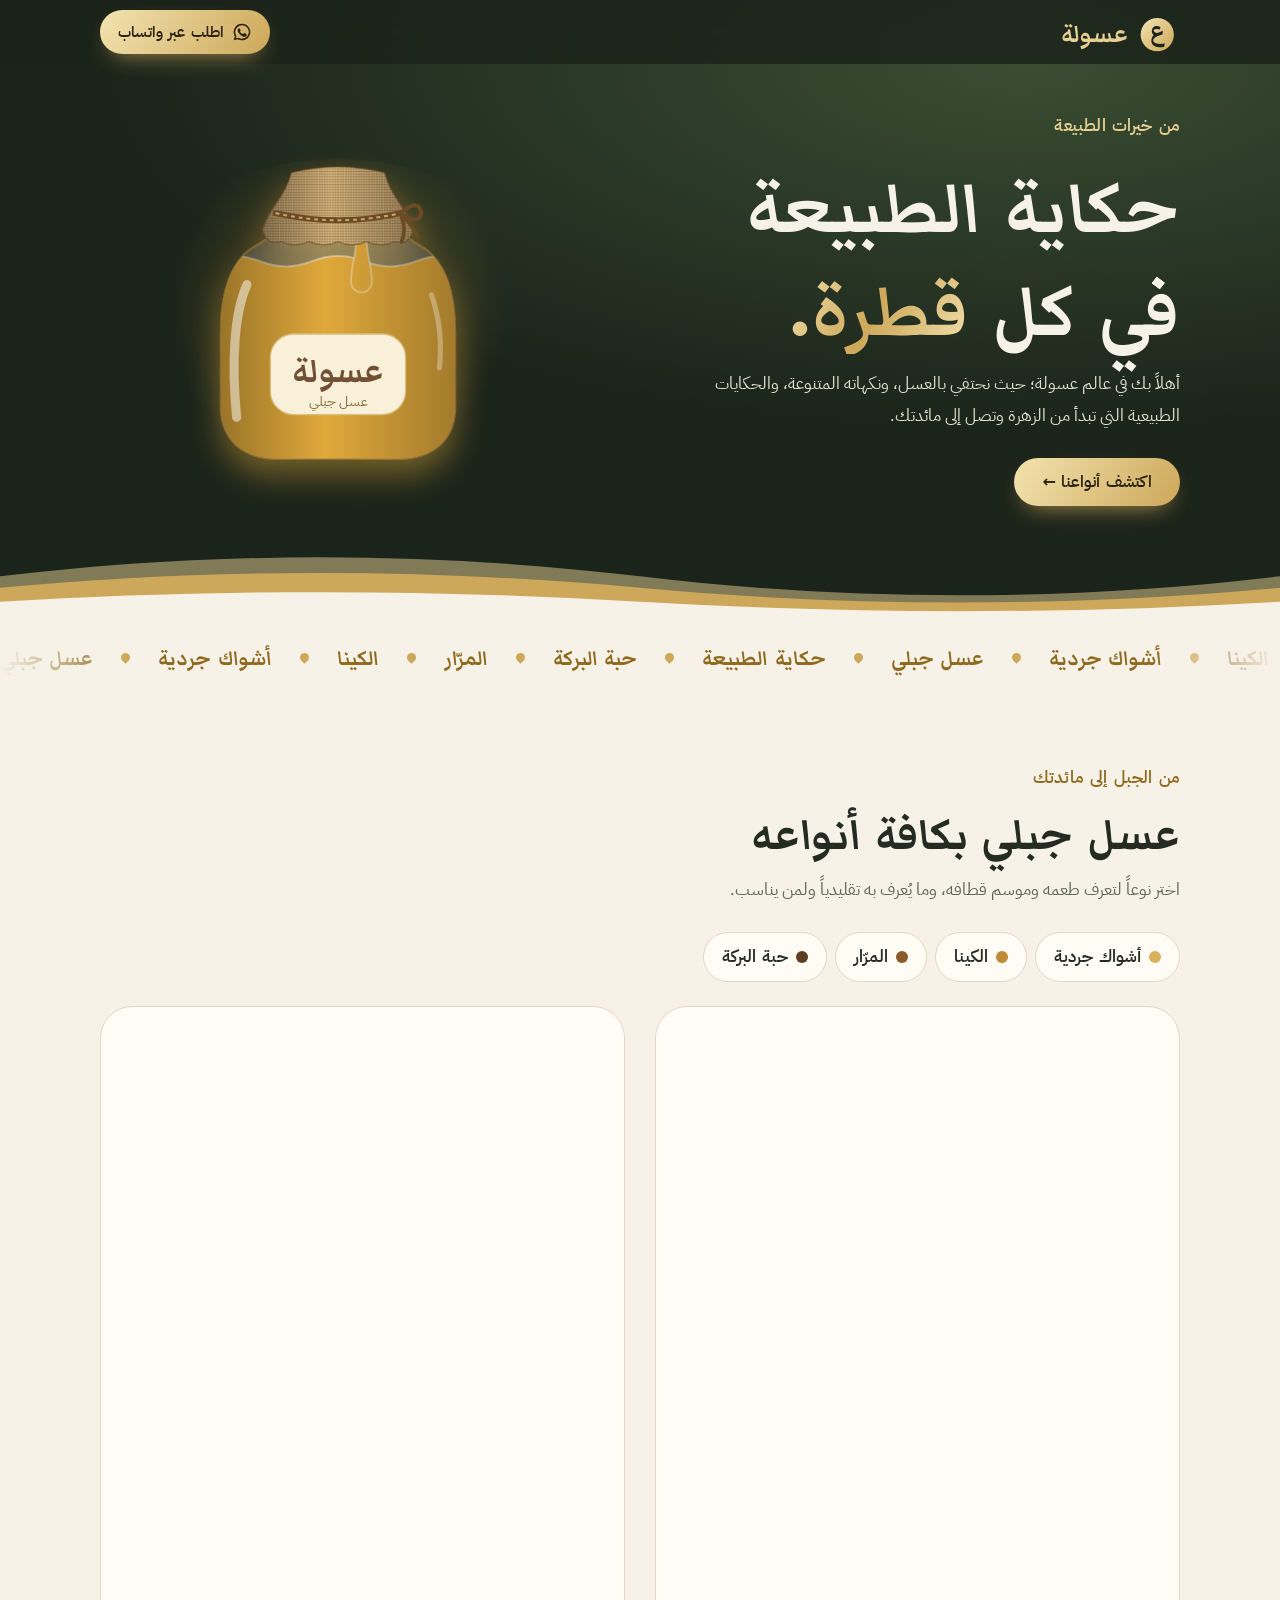
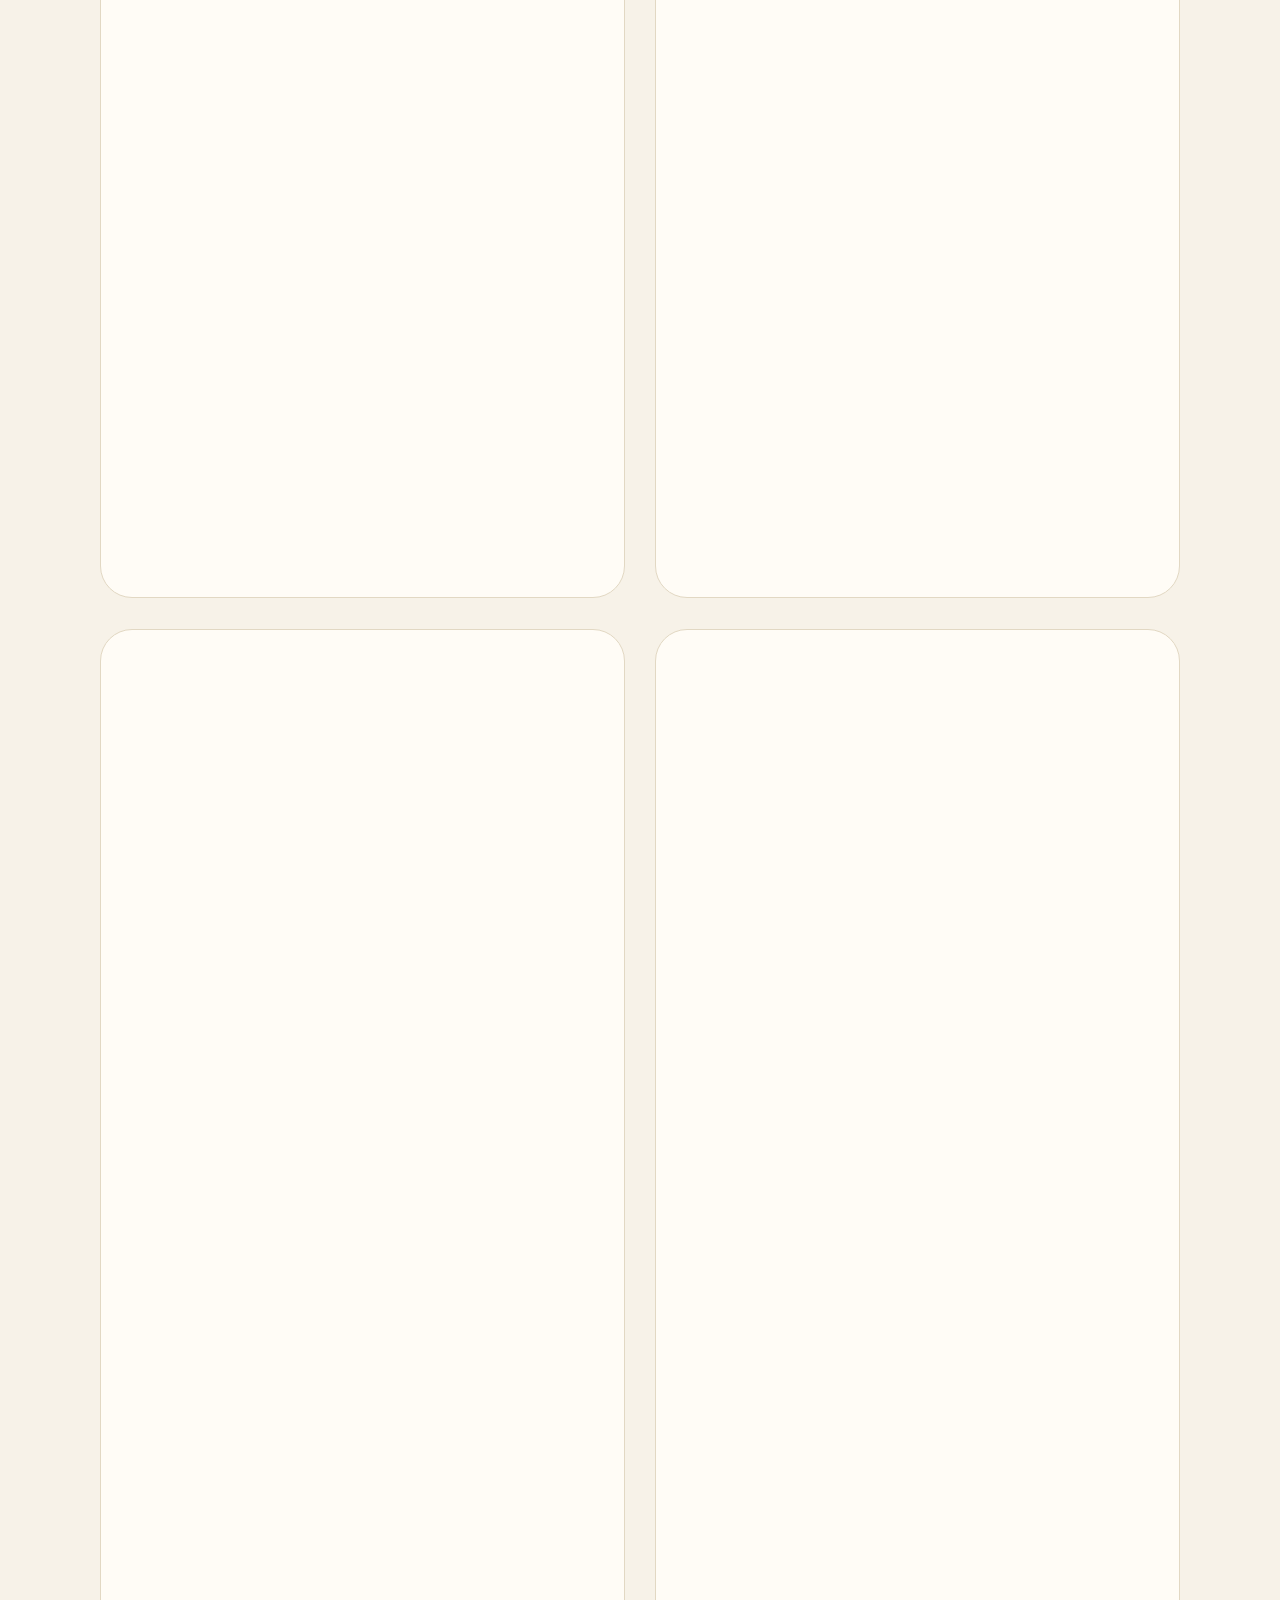
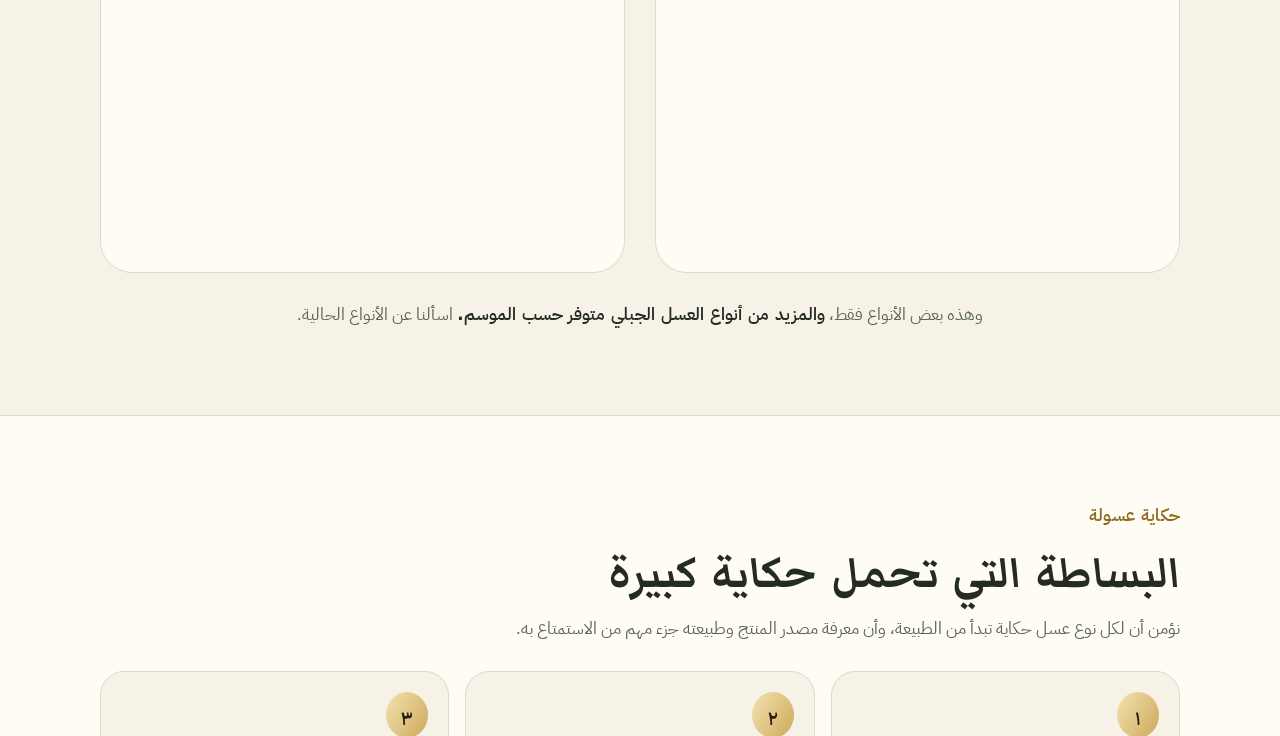
==== docs/index.html @ c3d3a0b4 "Asoula: new static site" ====
<!DOCTYPE html>
<html lang="ar" dir="rtl">
<head>
<meta charset="utf-8">
<meta name="viewport" content="width=device-width,initial-scale=1,viewport-fit=cover">
<title>عسولة | عسل جبلي بكافة أنواعه</title>
<meta name="description" content="عسولة: عسل جبلي بكافة أنواعه — أشواك جردية، كينا، مرّار، حبة البركة. تعرّف على طعم كل نوع وموسم قطافه واستخداماته التقليدية، واطلب عبر واتساب.">
<meta name="theme-color" content="#1B241A">
<link rel="canonical" href="https://abedkhayyal97-design.github.io/asoula/">
<meta property="og:type" content="website"><meta property="og:locale" content="ar_SY"><meta property="og:site_name" content="عسولة">
<meta property="og:title" content="عسولة | عسل جبلي بكافة أنواعه"><meta property="og:description" content="عسولة: عسل جبلي بكافة أنواعه — أشواك جردية، كينا، مرّار، حبة البركة. تعرّف على طعم كل نوع وموسم قطافه واستخداماته التقليدية، واطلب عبر واتساب.">
<meta property="og:url" content="https://abedkhayyal97-design.github.io/asoula/"><meta property="og:image" content="https://abedkhayyal97-design.github.io/asoula/og.jpg"><meta property="og:image:width" content="1200"><meta property="og:image:height" content="630"><meta property="og:image:alt" content="مرطبان عسل عسولة – عسل جبلي">
<meta name="twitter:card" content="summary_large_image"><meta name="twitter:title" content="عسولة | عسل جبلي بكافة أنواعه"><meta name="twitter:description" content="عسولة: عسل جبلي بكافة أنواعه — أشواك جردية، كينا، مرّار، حبة البركة. تعرّف على طعم كل نوع وموسم قطافه واستخداماته التقليدية، واطلب عبر واتساب."><meta name="twitter:image" content="https://abedkhayyal97-design.github.io/asoula/og.jpg">
<link rel="icon" href="favicon.svg" type="image/svg+xml"><link rel="icon" href="favicon-32.png" sizes="32x32" type="image/png"><link rel="apple-touch-icon" href="apple-touch-icon.png"><link rel="manifest" href="site.webmanifest">
<link rel="preload" href="fonts/IBMPlexSansArabic-400-arabic.woff2" as="font" type="font/woff2" crossorigin>
<link rel="preload" href="fonts/MarkaziText-700-arabic.woff2" as="font" type="font/woff2" crossorigin>
<style>@font-face{font-family:"IBM Plex Sans Arabic";font-style:normal;font-weight:400;font-display:swap;src:url(fonts/IBMPlexSansArabic-400-arabic.woff2) format("woff2");unicode-range:U+0600-06FF, U+0750-077F, U+0870-0891, U+0897-08E1, U+08E3-08FF, U+200C-200E, U+2010-2011, U+204F, U+2E41, U+FB50-FDFF, U+FE70-FE74, U+FE76-FEFC, U+102E0-102FB, U+10E60-10E7E, U+10EC2-10EC7, U+10EC9-10EEE, U+10EF0-10EFF, U+1EE00-1EE03, U+1EE05-1EE1F, U+1EE21-1EE22, U+1EE24, U+1EE27, U+1EE29-1EE32, U+1EE34-1EE37, U+1EE39, U+1EE3B, U+1EE42, U+1EE47, U+1EE49, U+1EE4B, U+1EE4D-1EE4F, U+1EE51-1EE52, U+1EE54, U+1EE57, U+1EE59, U+1EE5B, U+1EE5D, U+1EE5F, U+1EE61-1EE62, U+1EE64, U+1EE67-1EE6A, U+1EE6C-1EE72, U+1EE74-1EE77, U+1EE79-1EE7C, U+1EE7E, U+1EE80-1EE89, U+1EE8B-1EE9B, U+1EEA1-1EEA3, U+1EEA5-1EEA9, U+1EEAB-1EEBB, U+1EEF0-1EEF1}
@font-face{font-family:"IBM Plex Sans Arabic";font-style:normal;font-weight:400;font-display:swap;src:url(fonts/IBMPlexSansArabic-400-latin.woff2) format("woff2");unicode-range:U+0000-00FF, U+0131, U+0152-0153, U+02BB-02BC, U+02C6, U+02DA, U+02DC, U+0304, U+0308, U+0329, U+2000-206F, U+20AC, U+2122, U+2191, U+2193, U+2212, U+2215, U+FEFF, U+FFFD}
@font-face{font-family:"IBM Plex Sans Arabic";font-style:normal;font-weight:600;font-display:swap;src:url(fonts/IBMPlexSansArabic-600-arabic.woff2) format("woff2");unicode-range:U+0600-06FF, U+0750-077F, U+0870-0891, U+0897-08E1, U+08E3-08FF, U+200C-200E, U+2010-2011, U+204F, U+2E41, U+FB50-FDFF, U+FE70-FE74, U+FE76-FEFC, U+102E0-102FB, U+10E60-10E7E, U+10EC2-10EC7, U+10EC9-10EEE, U+10EF0-10EFF, U+1EE00-1EE03, U+1EE05-1EE1F, U+1EE21-1EE22, U+1EE24, U+1EE27, U+1EE29-1EE32, U+1EE34-1EE37, U+1EE39, U+1EE3B, U+1EE42, U+1EE47, U+1EE49, U+1EE4B, U+1EE4D-1EE4F, U+1EE51-1EE52, U+1EE54, U+1EE57, U+1EE59, U+1EE5B, U+1EE5D, U+1EE5F, U+1EE61-1EE62, U+1EE64, U+1EE67-1EE6A, U+1EE6C-1EE72, U+1EE74-1EE77, U+1EE79-1EE7C, U+1EE7E, U+1EE80-1EE89, U+1EE8B-1EE9B, U+1EEA1-1EEA3, U+1EEA5-1EEA9, U+1EEAB-1EEBB, U+1EEF0-1EEF1}
@font-face{font-family:"Markazi Text";font-style:normal;font-weight:700;font-display:swap;src:url(fonts/MarkaziText-700-arabic.woff2) format("woff2");unicode-range:U+0600-06FF, U+0750-077F, U+0870-0891, U+0897-08E1, U+08E3-08FF, U+200C-200E, U+2010-2011, U+204F, U+2E41, U+FB50-FDFF, U+FE70-FE74, U+FE76-FEFC, U+102E0-102FB, U+10E60-10E7E, U+10EC2-10EC7, U+10EC9-10EEE, U+10EF0-10EFF, U+1EE00-1EE03, U+1EE05-1EE1F, U+1EE21-1EE22, U+1EE24, U+1EE27, U+1EE29-1EE32, U+1EE34-1EE37, U+1EE39, U+1EE3B, U+1EE42, U+1EE47, U+1EE49, U+1EE4B, U+1EE4D-1EE4F, U+1EE51-1EE52, U+1EE54, U+1EE57, U+1EE59, U+1EE5B, U+1EE5D, U+1EE5F, U+1EE61-1EE62, U+1EE64, U+1EE67-1EE6A, U+1EE6C-1EE72, U+1EE74-1EE77, U+1EE79-1EE7C, U+1EE7E, U+1EE80-1EE89, U+1EE8B-1EE9B, U+1EEA1-1EEA3, U+1EEA5-1EEA9, U+1EEAB-1EEBB, U+1EEF0-1EEF1}
:root{--bg:#F7F2E8;--pp:#FFFCF6;--ink:#242B21;--mu:#5C6657;--ln:#E2D8C3;--gd:#8F6A1F;--gd2:#CDA85A;--dk:#1B241A;--dk2:#3A4D33}
*{box-sizing:border-box;-webkit-tap-highlight-color:transparent}
html{scroll-behavior:smooth;scroll-padding-top:78px;-webkit-text-size-adjust:100%}
body{margin:0;background:var(--bg);color:var(--ink);font:400 1.05rem/1.9 "IBM Plex Sans Arabic",system-ui,"Segoe UI",Tahoma,sans-serif;overflow-x:hidden}
a{color:inherit;text-decoration:none}
:focus-visible{outline:3px solid var(--gd2);outline-offset:3px;border-radius:6px}
h1,h2,h3,h4,.bd{font-family:"Markazi Text",Georgia,"Times New Roman",serif;font-weight:700;margin:0}
.skip{position:absolute;inset-inline-start:12px;top:-60px;background:#fff;color:#000;padding:10px 16px;border-radius:10px;z-index:99}.skip:focus{top:10px}
.w{max-width:1120px;margin:auto;padding:0 20px}
.hd{position:fixed;top:0;left:0;right:0;z-index:30;padding-top:env(safe-area-inset-top,0);background:rgba(27,36,26,.86);backdrop-filter:blur(12px);-webkit-backdrop-filter:blur(12px);color:#F7F2E8}
.hi{display:flex;justify-content:space-between;align-items:center;height:64px;gap:10px}
.bd{display:flex;align-items:center;gap:10px;font-size:1.9rem;color:#E6CF93;line-height:1}
.lg{width:42px;height:42px}
.btn{display:inline-flex;align-items:center;justify-content:center;gap:8px;min-height:48px;border:0;border-radius:999px;padding:10px 28px;font:600 1rem "IBM Plex Sans Arabic",system-ui,sans-serif;background:linear-gradient(120deg,#F3E3B0,#CDA85A);color:#2A2010;box-shadow:0 10px 24px -12px #CDA85A;transition:transform .25s,box-shadow .25s;cursor:pointer}
.btn:hover{transform:translateY(-2px);box-shadow:0 14px 28px -12px #CDA85A}
.btn.sm{min-height:44px;padding:6px 18px;font-size:.95rem}
.btn.ghost{background:none;border:1px solid #E6CF93;color:#E6CF93;box-shadow:none}
.wa-i{width:20px;height:20px;flex:none}
.hero{position:relative;color:#F7F2E8;background:radial-gradient(110% 90% at 80% 10%,var(--dk2),var(--dk) 65%);padding:calc(110px + env(safe-area-inset-top,0)) 0 120px;overflow:hidden}
.hg{display:grid;grid-template-columns:1.1fr .9fr;gap:24px;align-items:center}
.k{color:var(--gd);font-weight:600;letter-spacing:.2px}.hero .k{color:#E6CF93}
h1{font-size:clamp(3rem,8vw,5.6rem);line-height:1.15;margin:8px 0 12px}
h1 b{background:linear-gradient(120deg,#F3E3B0,#CDA85A,#F3E3B0);-webkit-background-clip:text;background-clip:text;color:transparent}
.hero p{color:#E4E0CF;max-width:30em;margin:0 0 26px}
.ar{position:relative}.ar:before{content:"";position:absolute;inset:6%;border-radius:50%;background:radial-gradient(circle,#E0A93B55,transparent 66%)}
.jar{--c:#D9B25A;position:relative;display:block;width:150px;height:auto;filter:drop-shadow(0 16px 16px color-mix(in srgb,var(--c) 45%,transparent))}
.hero .jar{--c:#E0A93B;width:min(72%,260px);margin:auto;animation:fl 7s ease-in-out infinite}
@keyframes fl{50%{transform:translateY(-12px) rotate(1.5deg)}}
.wv{animation:wv 3.2s linear infinite}@keyframes wv{to{transform:translateX(80px)}}
.bb{fill:#fff;opacity:0;animation:bb 7s linear infinite}@keyframes bb{15%{opacity:.5}to{transform:translateY(-110px);opacity:0}}
.dr{transform-box:fill-box;transform-origin:50% 0;animation:dr 5s ease-in-out infinite}@keyframes dr{50%{transform:scaleY(1.2)}}
.bee{position:absolute;top:18%;inset-inline-start:-60px;width:44px;height:44px;opacity:.95;animation:bee 22s linear infinite;pointer-events:none}
@keyframes bee{0%{transform:translate(0,0)}25%{transform:translate(35vw,60px) rotate(8deg)}50%{transform:translate(70vw,-10px) rotate(-6deg)}75%{transform:translate(105vw,70px) rotate(6deg)}100%{transform:translate(120vw,0)}}
.wg{transform-origin:28px 22px;animation:wf .09s infinite alternate}@keyframes wf{from{transform:rotate(-18deg)}to{transform:rotate(14deg) scaleY(.7)}}
.liq{position:absolute;left:0;right:0;bottom:-1px;height:76px;overflow:hidden;direction:ltr}
.liq svg{position:absolute;left:0;bottom:0;width:200%}
.l1{height:100%;fill:#E6CF93;opacity:.5;animation:sl 17s linear infinite reverse}
.l2{height:78%;fill:#CDA85A;animation:sl 12s linear infinite}
.l3{height:50%;fill:var(--bg);animation:sl 23s linear infinite}
@keyframes sl{to{transform:translateX(-50%)}}
.band{direction:ltr;overflow:hidden;padding:16px 0 4px;color:var(--gd);font:700 1.6rem "Markazi Text",serif;-webkit-mask-image:linear-gradient(90deg,transparent,#000 10%,#000 90%,transparent);mask-image:linear-gradient(90deg,transparent,#000 10%,#000 90%,transparent)}
.tr{display:flex;width:max-content;animation:mq 34s linear infinite}
.tr span{display:flex;align-items:center;white-space:nowrap}
.tr span:after{content:"";width:9px;height:9px;margin:0 28px;background:var(--gd2);border-radius:50% 50% 50% 0;transform:rotate(-45deg)}
@keyframes mq{to{transform:translateX(-50%)}}
.sec{padding:64px 0}
h2{font-size:clamp(2.2rem,5vw,3.4rem);line-height:1.3;margin:2px 0 8px}
.mu{color:var(--mu)}
.chips{display:flex;gap:8px;overflow-x:auto;scroll-snap-type:x proximity;margin:22px -20px 6px;padding:4px 20px 10px;scrollbar-width:none}
.chips::-webkit-scrollbar{display:none}
.chips a{flex:none;scroll-snap-align:start;display:flex;align-items:center;gap:8px;border:1px solid var(--ln);background:var(--pp);border-radius:999px;padding:8px 18px;min-height:44px;font-weight:600;color:var(--ink);transition:border-color .25s,background .25s}
.chips a:hover{border-color:var(--c)}
.chips i{width:12px;height:12px;border-radius:50%;background:var(--c)}
.cards{display:grid;gap:22px;margin-top:14px}
.card{position:relative;overflow:hidden;border:1px solid var(--ln);border-radius:32px;background:var(--pp);padding:26px 22px 24px;display:grid;gap:14px;content-visibility:auto;contain-intrinsic-size:auto 640px}
.card:before{content:"";position:absolute;inset:0;background:radial-gradient(70% 70% at 100% 0,color-mix(in srgb,var(--c) 30%,transparent),transparent 65%);pointer-events:none}
.card>*{position:relative}
.top{display:flex;align-items:center;gap:16px}
.top .jar{width:96px;flex:none}
.card h3{font-size:2.3rem;line-height:1.2}
.card p{margin:0}
.facts{display:flex;flex-wrap:wrap;gap:8px}
.facts b{font-weight:500;font-size:.92rem;border:1px solid var(--ln);background:#fff8;border-radius:999px;padding:0 14px}
.cols{display:grid;gap:12px}
.col h4{color:var(--gd);font-size:1.3rem;line-height:1.5}
.col ul{list-style:none;margin:0;padding:0}
.col li{padding-inline-start:18px;position:relative;font-size:.98rem;line-height:1.7;margin:2px 0}
.col li:before{content:"";position:absolute;inset-inline-start:0;top:.7em;width:7px;height:7px;border-radius:50%;background:var(--gd2)}
.price{font-weight:600}
.nt{font-size:.85rem;color:var(--mu);margin:0}
.photo{width:100%;height:auto;border-radius:20px;aspect-ratio:4/3;object-fit:cover}
.more{text-align:center;margin:26px 0 0;color:var(--mu)}.more b{color:var(--ink)}
.vals{background:var(--pp);border-block:1px solid var(--ln)}
.pts{list-style:none;padding:0;margin:26px 0 0;display:grid;gap:16px;counter-reset:p}
.pts li{counter-increment:p;position:relative;background:var(--bg);border:1px solid var(--ln);border-radius:24px;padding:20px 20px 18px;padding-inline-start:74px}
.pts li:before{content:counter(p,arabic-indic);position:absolute;inset-inline-start:18px;top:14px;width:42px;height:42px;border-radius:50%;display:grid;place-items:center;background:linear-gradient(120deg,#F3E3B0,#CDA85A);color:#2A2010;font:700 1.5rem/1 "Markazi Text",serif;padding-top:4px}
.pts b{display:block;font:700 1.55rem/1.4 "Markazi Text",serif}
.pts span{color:var(--mu)}
.bx{border:1px solid var(--ln);border-inline-start:6px solid var(--gd2);border-radius:20px;padding:18px 22px;background:var(--pp);color:#4B5446;font-size:.97rem;margin:0}
.bx strong{color:var(--ink)}
.bx a{color:var(--gd);text-decoration:underline;text-underline-offset:3px;font-weight:600}
.cta{background:radial-gradient(90% 120% at 50% 0,var(--dk2),var(--dk) 70%);color:#F7F2E8;text-align:center;padding:72px 20px}
.cta .k{color:#E6CF93}
.cta p{max-width:520px;margin:0 auto 24px;color:#E4E0CF}
.cta small{display:block;margin-top:16px;color:#D3CFBC}
.cta small a{direction:ltr;unicode-bidi:isolate;color:#E6CF93;text-decoration:underline;text-underline-offset:3px;display:inline-block}
footer{background:#141A13;color:#C4C2B0;padding:24px 0 calc(24px + env(safe-area-inset-bottom,0));font-size:.92rem}
.fi{display:flex;justify-content:space-between;gap:12px;flex-wrap:wrap;align-items:center}
.fi .bd{font-size:1.5rem}
footer details{display:inline}footer summary{display:inline;cursor:pointer;color:#E6CF93;text-decoration:underline;text-underline-offset:3px}
footer details[open]{display:block;margin-top:8px}
.fab{position:fixed;inset-inline-start:16px;bottom:calc(16px + env(safe-area-inset-bottom,0));z-index:40;display:none;width:58px;height:58px;border-radius:50%;background:#25D366;color:#fff;place-items:center;box-shadow:0 10px 26px -6px #0007}
.fab svg{width:30px;height:30px}
@media(min-width:760px){.cards{grid-template-columns:1fr 1fr;gap:26px}.cols{grid-template-columns:1fr}.pts{grid-template-columns:repeat(3,1fr)}.pts li{padding:76px 20px 20px}.pts li:before{top:20px;inset-inline-start:20px}.sec{padding:84px 0}}
@media(min-width:1000px){.cards{gap:30px}.card{padding:32px 30px}.top .jar{width:110px}}
@media(max-width:800px){.hg{grid-template-columns:1fr;text-align:center;gap:0}.hero p{margin-inline:auto}.ar{order:-1;margin-bottom:6px}.fab{display:grid}.hero{padding-bottom:110px}.hero .jar{width:min(56%,200px)}.fi{justify-content:center;text-align:center}}
@media(prefers-reduced-motion:reduce){*{animation:none!important;transition:none!important;scroll-behavior:auto!important}.bee{display:none}}
</style>
<script type="application/ld+json">[{"@context":"https://schema.org","@type":"Organization","name":"عسولة","url":"https://abedkhayyal97-design.github.io/asoula/","slogan":"حكاية الطبيعة في كل قطرة.","telephone":"+963997883618","logo":"https://abedkhayyal97-design.github.io/asoula/icon-512.png","contactPoint":{"@type":"ContactPoint","telephone":"+963997883618","contactType":"sales","availableLanguage":"Arabic"}},{"@context":"https://schema.org","@type":"WebSite","name":"عسولة","url":"https://abedkhayyal97-design.github.io/asoula/","inLanguage":"ar"},{"@context":"https://schema.org","@type":"ItemList","name":"عسل جبلي بكافة أنواعه","itemListElement":[{"@type":"ListItem","position":1,"item":{"@type":"Product","name":"عسل أشواك جردية","description":"من أزهار الأشواك البرية في الجرود، عسل خفيف برائحة الجبل. الطعم: حلو ناعم برائحة برية. القطاف: نيسان – حزيران.","brand":{"@type":"Brand","name":"عسولة"},"url":"https://abedkhayyal97-design.github.io/asoula/#ashwak-jardiyya"}},{"@type":"ListItem","position":2,"item":{"@type":"Product","name":"عسل الكينا","description":"عسل خريفي من أزهار الكينا، رائحته منعشة وقوامه متوسط. الطعم: منعش بنفحة منثول خفيفة. القطاف: تشرين الأول – كانون الأول.","brand":{"@type":"Brand","name":"عسولة"},"url":"https://abedkhayyal97-design.github.io/asoula/#kina"}},{"@type":"ListItem","position":3,"item":{"@type":"Product","name":"عسل المرّار","description":"عسل داكن من نباتات برية مُرّة، مرارته لطيفة وقوامه كثيف. الطعم: مُرّ لطيف بحلاوة عميقة. القطاف: أيلول – تشرين الأول.","brand":{"@type":"Brand","name":"عسولة"},"url":"https://abedkhayyal97-design.github.io/asoula/#murrar"}},{"@type":"ListItem","position":4,"item":{"@type":"Product","name":"عسل حبة البركة","description":"عسل داكن بنكهة حبة البركة، من أقدم الوصفات الشعبية. الطعم: قوي بمرارة لطيفة. القطاف: على دفعات خاصة.","brand":{"@type":"Brand","name":"عسولة"},"url":"https://abedkhayyal97-design.github.io/asoula/#habbet-el-baraka"}}]}]</script>
</head>
<body>
<a class="skip" href="#products">تخطَّ إلى المحتوى</a>
<svg width="0" height="0" style="position:absolute" aria-hidden="true"><defs>
<linearGradient id="sh" x2="1"><stop stop-opacity=".35"/><stop offset=".45" stop-opacity="0"/><stop offset="1" stop-opacity=".3"/></linearGradient>
<linearGradient id="gg" x2="1" y2="1"><stop stop-color="#F3E3B0"/><stop offset="1" stop-color="#CDA85A"/></linearGradient>
<pattern id="bl" width="4" height="4" patternUnits="userSpaceOnUse"><path d="M0 1H4M0 3H4" stroke="#6B4A26" stroke-opacity=".35" stroke-width=".8"/><path d="M1 0V4M3 0V4" stroke="#fff" stroke-opacity=".2" stroke-width=".8"/></pattern>
<path id="wp" d="M0 30C100 0 200 0 300 30C400 60 500 60 600 30C700 0 800 0 900 30C1000 60 1100 60 1200 30V90H0Z"/>
<path id="bp" d="M60 56H140C140 70 150 74 166 84C184 96 190 120 190 150V206C190 232 172 246 146 246H54C28 246 10 232 10 206V150C10 120 16 96 34 84C50 74 60 70 60 56Z"/>
<path id="sk" d="M64 26Q100 17 136 26C140 44 154 54 158 70Q155 82 144 79Q133 84 122 79Q111 84 100 79Q89 84 78 79Q67 84 56 79Q45 82 42 70C46 54 60 44 64 26Z"/>
<clipPath id="jc"><use href="#bp"/></clipPath>
<g id="jb"><use href="#bp" fill="#fff" fill-opacity=".22" stroke="#B98A43" stroke-opacity=".5" stroke-width="2"/></g>
<g id="jf"><g clip-path="url(#jc)"><rect y="50" width="200" height="210" fill="url(#sh)"/></g>
<path d="M30 112C20 134 18 172 22 214" stroke="#fff" stroke-opacity=".5" stroke-width="7" stroke-linecap="round" fill="none"/>
<path d="M172 120c6 18 8 38 6 56" stroke="#fff" stroke-opacity=".3" stroke-width="4" stroke-linecap="round" fill="none"/>
<rect x="48" y="150" width="104" height="62" rx="18" fill="#F8F0D9" stroke="#D9BE7C"/>
<text x="100" y="187" text-anchor="middle" font-size="32" font-weight="700" fill="#715035" style="font-family:'Markazi Text',serif">عسولة</text>
<text x="100" y="205" text-anchor="middle" font-size="11" fill="#8A6B3A" style="font-family:'IBM Plex Sans Arabic',sans-serif">عسل جبلي</text>
<use href="#sk" fill="#C9A56A" stroke="#6B4A26" stroke-opacity=".6"/><use href="#sk" fill="url(#bl)"/><use href="#sk" fill="url(#sh)"/>
<path d="M52 57Q100 68 148 57" stroke="#6B4A26" stroke-width="4.5" fill="none" stroke-linecap="round"/><path d="M52 57Q100 68 148 57" stroke="#C9A56A" stroke-width="1.6" stroke-dasharray="3 3" fill="none"/>
<path d="M148 57q14-12 16 0q-2 10-16 0M148 57q5 12 1 22M148 57q9 9 13 18" fill="none" stroke="#6B4A26" stroke-width="3" stroke-linecap="round"/></g>
</defs></svg>
<header class="hd"><div class="w hi">
 <a class="bd" href="#top" aria-label="عسولة - الصفحة الرئيسية"><svg class="lg" viewBox="0 0 48 48" aria-hidden="true"><circle cx="22" cy="27" r="19" fill="url(#gg)"/><text x="22" y="30" text-anchor="middle" font-size="33" font-weight="700" fill="#1B241A" style="font-family:'Markazi Text',serif">ع</text></svg>عسولة</a>
 <a class="btn sm" href="https://wa.me/963997883618?text=%D8%A7%D8%B3%D8%AA%D9%81%D8%B3%D8%A7%D8%B1%20%D8%B9%D8%A7%D9%85" target="_blank" rel="noopener"><svg class="wa-i" viewBox="0 0 24 24" aria-hidden="true"><path fill="currentColor" d="M12 2a10 10 0 0 0-8.6 15.1L2 22l5-1.3A10 10 0 1 0 12 2zm0 18.2a8.2 8.2 0 0 1-4.2-1.2l-.3-.2-3 .8.8-2.9-.2-.3A8.2 8.2 0 1 1 12 20.2zm4.5-6.1c-.2-.1-1.5-.7-1.7-.8s-.4-.1-.6.1-.6.8-.8 1-.3.2-.5.1a6.7 6.7 0 0 1-3.3-2.9c-.2-.4.2-.4.7-1.2.1-.1 0-.3 0-.4l-.8-1.8c-.2-.5-.4-.4-.6-.4h-.5a1 1 0 0 0-.7.3 3 3 0 0 0-.9 2.2 5.2 5.2 0 0 0 1.1 2.7 11.8 11.8 0 0 0 4.5 4c1.7.7 2.3.8 3.2.6a2.7 2.7 0 0 0 1.8-1.3 2.2 2.2 0 0 0 .1-1.3c0-.1-.2-.2-.4-.3z"/></svg>اطلب عبر واتساب</a>
</div></header>
<main id="top">
<section class="hero"><svg class="bee" viewBox="0 0 56 56" aria-hidden="true"><ellipse class="wg" cx="26" cy="12" rx="10" ry="14" fill="#fff" fill-opacity=".75" stroke="#9DB095"/><ellipse cx="26" cy="31" rx="17" ry="12" fill="#F2C14E"/><path d="M19 20.5Q23 31 19 41.5M30 19.5Q34 31 30 42" stroke="#3A2A14" stroke-width="5" fill="none" stroke-linecap="round"/><circle cx="46" cy="29" r="8" fill="#3A2A14"/><circle cx="49" cy="27" r="2.2" fill="#fff"/><path d="M8 31L1 33L8 35Z" fill="#3A2A14"/></svg>
 <div class="w hg"><div><span class="k">من خيرات الطبيعة</span><h1>حكاية الطبيعة<br>في كل <b>قطرة.</b></h1><p>أهلاً بك في عالم عسولة؛ حيث نحتفي بالعسل، ونكهاته المتنوعة، والحكايات الطبيعية التي تبدأ من الزهرة وتصل إلى مائدتك.</p><a class="btn" href="#products">اكتشف أنواعنا ←</a></div>
 <div class="ar"><svg class="jar" style="--c:#E0A93B" viewBox="0 0 200 260" width="200" height="260" role="img" aria-label="مرطبان عسل عسولة بغطاء من الخيش"><use href="#jb"/><g clip-path="url(#jc)"><path class="wv" style="fill:var(--c);stroke:#fff;stroke-opacity:.4;stroke-width:1.5" d="M-80 94q20-8 40 0t40 0t40 0t40 0t40 0t40 0t40 0t40 0t40 0V262H-80z"/><circle class="bb" cx="64" cy="228" r="3"/><circle class="bb" style="animation-delay:-3s" cx="124" cy="214" r="2.4"/><circle class="bb" style="animation-delay:-5s" cx="150" cy="236" r="2"/></g><path class="dr" style="fill:var(--c);stroke:#fff;stroke-opacity:.35;stroke-width:1.5" d="M122 76c0 14 4 20 4 34a8 8 0 0 1-16 0c0-14 4-18 4-34z"/><use href="#jf"/></svg></div></div>
 <div class="liq" aria-hidden="true"><svg class="l1" viewBox="0 0 1200 90" preserveAspectRatio="none"><use href="#wp"/></svg><svg class="l2" viewBox="0 0 1200 90" preserveAspectRatio="none"><use href="#wp"/></svg><svg class="l3" viewBox="0 0 1200 90" preserveAspectRatio="none"><use href="#wp"/></svg></div>
</section>
<div class="band" aria-hidden="true"><div class="tr"><span>عسل جبلي</span><span>أشواك جردية</span><span>الكينا</span><span>المرّار</span><span>حبة البركة</span><span>حكاية الطبيعة</span><span>عسل جبلي</span><span>أشواك جردية</span><span>الكينا</span><span>المرّار</span><span>حبة البركة</span><span>حكاية الطبيعة</span></div></div>
<section class="sec" id="products"><div class="w"><span class="k">من الجبل إلى مائدتك</span><h2>عسل جبلي بكافة أنواعه</h2><p class="mu" style="margin:0">اختر نوعاً لتعرف طعمه وموسم قطافه، وما يُعرف به تقليدياً ولمن يناسب.</p>
 <nav class="chips" aria-label="أنواع العسل"><a href="#ashwak-jardiyya" style="--c:#D9B25A"><i></i>أشواك جردية</a><a href="#kina" style="--c:#BE8A35"><i></i>الكينا</a><a href="#murrar" style="--c:#8A5A28"><i></i>المرّار</a><a href="#habbet-el-baraka" style="--c:#5E3E20"><i></i>حبة البركة</a></nav>
 <div class="cards"><article class="card" id="ashwak-jardiyya" style="--c:#D9B25A" aria-labelledby="ashwak-jardiyya-h">
 <div class="top"><svg class="jar" style="--c:#D9B25A" viewBox="0 0 200 260" width="200" height="260" aria-hidden="true"><use href="#jb"/><g clip-path="url(#jc)"><path class="wv" style="fill:var(--c);stroke:#fff;stroke-opacity:.4;stroke-width:1.5" d="M-80 94q20-8 40 0t40 0t40 0t40 0t40 0t40 0t40 0t40 0t40 0V262H-80z"/><circle class="bb" cx="64" cy="228" r="3"/><circle class="bb" style="animation-delay:-3s" cx="124" cy="214" r="2.4"/><circle class="bb" style="animation-delay:-5s" cx="150" cy="236" r="2"/></g><path class="dr" style="fill:var(--c);stroke:#fff;stroke-opacity:.35;stroke-width:1.5" d="M122 76c0 14 4 20 4 34a8 8 0 0 1-16 0c0-14 4-18 4-34z"/><use href="#jf"/></svg><div><h3 id="ashwak-jardiyya-h">عسل أشواك جردية</h3><p class="mu">من أزهار الأشواك البرية في الجرود، عسل خفيف برائحة الجبل.</p></div></div>
 
 <div class="facts"><b>حلو ناعم برائحة برية</b><b>القطاف: نيسان – حزيران</b></div>
 <div class="cols"><div class="col"><h4>فوائده</h4><ul><li>مصدر طاقة سريع وطبيعي</li><li>غني بمضادات الأكسدة</li><li>لطيف على المعدة</li></ul></div><div class="col"><h4>يفيد مَن؟</h4><ul><li>المنهكون والمتعافون من المرض</li><li>الطلاب والرياضيون</li><li>كبار السن لتعويض النشاط</li></ul></div><div class="col"><h4>يساعد على الوقاية من</h4><ul><li>الإرهاق وضعف النشاط</li><li>جفاف الحلق مع تغيّر الفصول</li></ul></div></div>
 <a class="btn" href="https://wa.me/963997883618?text=%D9%85%D8%B1%D8%AD%D8%A8%D8%A7%D9%8B%20%D8%B9%D8%B3%D9%88%D9%84%D8%A9%D8%8C%20%D8%A3%D8%B1%D9%8A%D8%AF%20%D8%A7%D9%84%D8%A7%D8%B3%D8%AA%D9%81%D8%B3%D8%A7%D8%B1%20%D8%B9%D9%86%3A%20%D8%B9%D8%B3%D9%84%20%D8%A3%D8%B4%D9%88%D8%A7%D9%83%20%D8%AC%D8%B1%D8%AF%D9%8A%D8%A9" target="_blank" rel="noopener"><svg class="wa-i" viewBox="0 0 24 24" aria-hidden="true"><path fill="currentColor" d="M12 2a10 10 0 0 0-8.6 15.1L2 22l5-1.3A10 10 0 1 0 12 2zm0 18.2a8.2 8.2 0 0 1-4.2-1.2l-.3-.2-3 .8.8-2.9-.2-.3A8.2 8.2 0 1 1 12 20.2zm4.5-6.1c-.2-.1-1.5-.7-1.7-.8s-.4-.1-.6.1-.6.8-.8 1-.3.2-.5.1a6.7 6.7 0 0 1-3.3-2.9c-.2-.4.2-.4.7-1.2.1-.1 0-.3 0-.4l-.8-1.8c-.2-.5-.4-.4-.6-.4h-.5a1 1 0 0 0-.7.3 3 3 0 0 0-.9 2.2 5.2 5.2 0 0 0 1.1 2.7 11.8 11.8 0 0 0 4.5 4c1.7.7 2.3.8 3.2.6a2.7 2.7 0 0 0 1.8-1.3 2.2 2.2 0 0 0 .1-1.3c0-.1-.2-.2-.4-.3z"/></svg>اطلب عسل أشواك جردية عبر واتساب</a>
 <p class="nt">معلومات تقليدية عامة وليست علاجاً أو بديلاً عن الطبيب.</p></article><article class="card" id="kina" style="--c:#BE8A35" aria-labelledby="kina-h">
 <div class="top"><svg class="jar" style="--c:#BE8A35" viewBox="0 0 200 260" width="200" height="260" aria-hidden="true"><use href="#jb"/><g clip-path="url(#jc)"><path class="wv" style="fill:var(--c);stroke:#fff;stroke-opacity:.4;stroke-width:1.5" d="M-80 94q20-8 40 0t40 0t40 0t40 0t40 0t40 0t40 0t40 0t40 0V262H-80z"/><circle class="bb" cx="64" cy="228" r="3"/><circle class="bb" style="animation-delay:-3s" cx="124" cy="214" r="2.4"/><circle class="bb" style="animation-delay:-5s" cx="150" cy="236" r="2"/></g><path class="dr" style="fill:var(--c);stroke:#fff;stroke-opacity:.35;stroke-width:1.5" d="M122 76c0 14 4 20 4 34a8 8 0 0 1-16 0c0-14 4-18 4-34z"/><use href="#jf"/></svg><div><h3 id="kina-h">عسل الكينا</h3><p class="mu">عسل خريفي من أزهار الكينا، رائحته منعشة وقوامه متوسط.</p></div></div>
 
 <div class="facts"><b>منعش بنفحة منثول خفيفة</b><b>القطاف: تشرين الأول – كانون الأول</b></div>
 <div class="cols"><div class="col"><h4>فوائده</h4><ul><li>يهدّئ السعال واحتقان الحلق</li><li>يُعرف تقليدياً بدعم الجهاز التنفسي</li><li>يريح الصدر عند الزكام</li></ul></div><div class="col"><h4>يفيد مَن؟</h4><ul><li>من يعانون الزكام والتهاب الحلق</li><li>أصحاب الحساسية الصدرية الخفيفة</li><li>المدخنون لتلطيف الحلق</li></ul></div><div class="col"><h4>يساعد على الوقاية من</h4><ul><li>نزلات البرد الموسمية</li><li>جفاف الحلق وبحّة الصوت</li></ul></div></div>
 <a class="btn" href="https://wa.me/963997883618?text=%D9%85%D8%B1%D8%AD%D8%A8%D8%A7%D9%8B%20%D8%B9%D8%B3%D9%88%D9%84%D8%A9%D8%8C%20%D8%A3%D8%B1%D9%8A%D8%AF%20%D8%A7%D9%84%D8%A7%D8%B3%D8%AA%D9%81%D8%B3%D8%A7%D8%B1%20%D8%B9%D9%86%3A%20%D8%B9%D8%B3%D9%84%20%D8%A7%D9%84%D9%83%D9%8A%D9%86%D8%A7" target="_blank" rel="noopener"><svg class="wa-i" viewBox="0 0 24 24" aria-hidden="true"><path fill="currentColor" d="M12 2a10 10 0 0 0-8.6 15.1L2 22l5-1.3A10 10 0 1 0 12 2zm0 18.2a8.2 8.2 0 0 1-4.2-1.2l-.3-.2-3 .8.8-2.9-.2-.3A8.2 8.2 0 1 1 12 20.2zm4.5-6.1c-.2-.1-1.5-.7-1.7-.8s-.4-.1-.6.1-.6.8-.8 1-.3.2-.5.1a6.7 6.7 0 0 1-3.3-2.9c-.2-.4.2-.4.7-1.2.1-.1 0-.3 0-.4l-.8-1.8c-.2-.5-.4-.4-.6-.4h-.5a1 1 0 0 0-.7.3 3 3 0 0 0-.9 2.2 5.2 5.2 0 0 0 1.1 2.7 11.8 11.8 0 0 0 4.5 4c1.7.7 2.3.8 3.2.6a2.7 2.7 0 0 0 1.8-1.3 2.2 2.2 0 0 0 .1-1.3c0-.1-.2-.2-.4-.3z"/></svg>اطلب عسل الكينا عبر واتساب</a>
 <p class="nt">معلومات تقليدية عامة وليست علاجاً أو بديلاً عن الطبيب.</p></article><article class="card" id="murrar" style="--c:#8A5A28" aria-labelledby="murrar-h">
 <div class="top"><svg class="jar" style="--c:#8A5A28" viewBox="0 0 200 260" width="200" height="260" aria-hidden="true"><use href="#jb"/><g clip-path="url(#jc)"><path class="wv" style="fill:var(--c);stroke:#fff;stroke-opacity:.4;stroke-width:1.5" d="M-80 94q20-8 40 0t40 0t40 0t40 0t40 0t40 0t40 0t40 0t40 0V262H-80z"/><circle class="bb" cx="64" cy="228" r="3"/><circle class="bb" style="animation-delay:-3s" cx="124" cy="214" r="2.4"/><circle class="bb" style="animation-delay:-5s" cx="150" cy="236" r="2"/></g><path class="dr" style="fill:var(--c);stroke:#fff;stroke-opacity:.35;stroke-width:1.5" d="M122 76c0 14 4 20 4 34a8 8 0 0 1-16 0c0-14 4-18 4-34z"/><use href="#jf"/></svg><div><h3 id="murrar-h">عسل المرّار</h3><p class="mu">عسل داكن من نباتات برية مُرّة، مرارته لطيفة وقوامه كثيف.</p></div></div>
 
 <div class="facts"><b>مُرّ لطيف بحلاوة عميقة</b><b>القطاف: أيلول – تشرين الأول</b></div>
 <div class="cols"><div class="col"><h4>فوائده</h4><ul><li>يُعرف تقليدياً بدعم الهضم والكبد</li><li>يفتح الشهية</li><li>غني بالمعادن ومضادات الأكسدة</li></ul></div><div class="col"><h4>يفيد مَن؟</h4><ul><li>من يشكون ثقل المعدة وبطء الهضم</li><li>من فقدوا شهيتهم بعد المرض</li><li>من يفضّلون عسلاً أقل حلاوة</li></ul></div><div class="col"><h4>يساعد على الوقاية من</h4><ul><li>الاضطرابات الهضمية البسيطة</li><li>الخمول بعد الوجبات الثقيلة</li></ul></div></div>
 <a class="btn" href="https://wa.me/963997883618?text=%D9%85%D8%B1%D8%AD%D8%A8%D8%A7%D9%8B%20%D8%B9%D8%B3%D9%88%D9%84%D8%A9%D8%8C%20%D8%A3%D8%B1%D9%8A%D8%AF%20%D8%A7%D9%84%D8%A7%D8%B3%D8%AA%D9%81%D8%B3%D8%A7%D8%B1%20%D8%B9%D9%86%3A%20%D8%B9%D8%B3%D9%84%20%D8%A7%D9%84%D9%85%D8%B1%D9%91%D8%A7%D8%B1" target="_blank" rel="noopener"><svg class="wa-i" viewBox="0 0 24 24" aria-hidden="true"><path fill="currentColor" d="M12 2a10 10 0 0 0-8.6 15.1L2 22l5-1.3A10 10 0 1 0 12 2zm0 18.2a8.2 8.2 0 0 1-4.2-1.2l-.3-.2-3 .8.8-2.9-.2-.3A8.2 8.2 0 1 1 12 20.2zm4.5-6.1c-.2-.1-1.5-.7-1.7-.8s-.4-.1-.6.1-.6.8-.8 1-.3.2-.5.1a6.7 6.7 0 0 1-3.3-2.9c-.2-.4.2-.4.7-1.2.1-.1 0-.3 0-.4l-.8-1.8c-.2-.5-.4-.4-.6-.4h-.5a1 1 0 0 0-.7.3 3 3 0 0 0-.9 2.2 5.2 5.2 0 0 0 1.1 2.7 11.8 11.8 0 0 0 4.5 4c1.7.7 2.3.8 3.2.6a2.7 2.7 0 0 0 1.8-1.3 2.2 2.2 0 0 0 .1-1.3c0-.1-.2-.2-.4-.3z"/></svg>اطلب عسل المرّار عبر واتساب</a>
 <p class="nt">معلومات تقليدية عامة وليست علاجاً أو بديلاً عن الطبيب.</p></article><article class="card" id="habbet-el-baraka" style="--c:#5E3E20" aria-labelledby="habbet-el-baraka-h">
 <div class="top"><svg class="jar" style="--c:#5E3E20" viewBox="0 0 200 260" width="200" height="260" aria-hidden="true"><use href="#jb"/><g clip-path="url(#jc)"><path class="wv" style="fill:var(--c);stroke:#fff;stroke-opacity:.4;stroke-width:1.5" d="M-80 94q20-8 40 0t40 0t40 0t40 0t40 0t40 0t40 0t40 0t40 0V262H-80z"/><circle class="bb" cx="64" cy="228" r="3"/><circle class="bb" style="animation-delay:-3s" cx="124" cy="214" r="2.4"/><circle class="bb" style="animation-delay:-5s" cx="150" cy="236" r="2"/></g><path class="dr" style="fill:var(--c);stroke:#fff;stroke-opacity:.35;stroke-width:1.5" d="M122 76c0 14 4 20 4 34a8 8 0 0 1-16 0c0-14 4-18 4-34z"/><use href="#jf"/></svg><div><h3 id="habbet-el-baraka-h">عسل حبة البركة</h3><p class="mu">عسل داكن بنكهة حبة البركة، من أقدم الوصفات الشعبية.</p></div></div>
 
 <div class="facts"><b>قوي بمرارة لطيفة</b><b>القطاف: على دفعات خاصة</b></div>
 <div class="cols"><div class="col"><h4>فوائده</h4><ul><li>يُستخدم تقليدياً لدعم المناعة</li><li>غني بمضادات الأكسدة</li><li>يخفّف السعال والحساسية الموسمية</li></ul></div><div class="col"><h4>يفيد مَن؟</h4><ul><li>من يعانون ضعف المناعة الموسمي</li><li>أصحاب الحساسية الموسمية</li><li>محبو النكهة القوية</li></ul></div><div class="col"><h4>يساعد على الوقاية من</h4><ul><li>العدوى الموسمية المتكررة</li><li>الإجهاد وضعف المقاومة</li></ul></div></div>
 <a class="btn" href="https://wa.me/963997883618?text=%D9%85%D8%B1%D8%AD%D8%A8%D8%A7%D9%8B%20%D8%B9%D8%B3%D9%88%D9%84%D8%A9%D8%8C%20%D8%A3%D8%B1%D9%8A%D8%AF%20%D8%A7%D9%84%D8%A7%D8%B3%D8%AA%D9%81%D8%B3%D8%A7%D8%B1%20%D8%B9%D9%86%3A%20%D8%B9%D8%B3%D9%84%20%D8%AD%D8%A8%D8%A9%20%D8%A7%D9%84%D8%A8%D8%B1%D9%83%D8%A9" target="_blank" rel="noopener"><svg class="wa-i" viewBox="0 0 24 24" aria-hidden="true"><path fill="currentColor" d="M12 2a10 10 0 0 0-8.6 15.1L2 22l5-1.3A10 10 0 1 0 12 2zm0 18.2a8.2 8.2 0 0 1-4.2-1.2l-.3-.2-3 .8.8-2.9-.2-.3A8.2 8.2 0 1 1 12 20.2zm4.5-6.1c-.2-.1-1.5-.7-1.7-.8s-.4-.1-.6.1-.6.8-.8 1-.3.2-.5.1a6.7 6.7 0 0 1-3.3-2.9c-.2-.4.2-.4.7-1.2.1-.1 0-.3 0-.4l-.8-1.8c-.2-.5-.4-.4-.6-.4h-.5a1 1 0 0 0-.7.3 3 3 0 0 0-.9 2.2 5.2 5.2 0 0 0 1.1 2.7 11.8 11.8 0 0 0 4.5 4c1.7.7 2.3.8 3.2.6a2.7 2.7 0 0 0 1.8-1.3 2.2 2.2 0 0 0 .1-1.3c0-.1-.2-.2-.4-.3z"/></svg>اطلب عسل حبة البركة عبر واتساب</a>
 <p class="nt">معلومات تقليدية عامة وليست علاجاً أو بديلاً عن الطبيب.</p></article></div>
 <p class="more">وهذه بعض الأنواع فقط، <b>والمزيد من أنواع العسل الجبلي متوفر حسب الموسم.</b> اسألنا عن الأنواع الحالية.</p></div></section>
<section class="sec vals"><div class="w"><span class="k">حكاية عسولة</span><h2>البساطة التي تحمل حكاية كبيرة</h2><p class="mu" style="margin:0">نؤمن أن لكل نوع عسل حكاية تبدأ من الطبيعة، وأن معرفة مصدر المنتج وطبيعته جزء مهم من الاستمتاع به.</p>
 <ul class="pts"><li><b>نبدأ من المصدر</b><span>نهتم بمعرفة مصدر العسل والنباتات المرتبطة به.</span></li><li><b>نوضح لك التفاصيل</b><span>النوع والطعم والوزن والسعر، عندما تتوفر بياناتها المؤكدة.</span></li><li><b>طلبك بخطوة واحدة</b><span>تواصل معنا عبر واتساب للاستفسار عن التوفر والأسعار.</span></li></ul></div></section>
<section class="sec" aria-labelledby="hn"><div class="w"><p class="bx" id="hn"><strong>تنبيه صحي:</strong> لا يُعطى العسل للأطفال دون عمر سنة. ومرضى السكري والحوامل وأصحاب الحالات الصحية الخاصة يستشيرون الطبيب أولاً. الفوائد المذكورة مبنية على الاستخدام التقليدي، والأبحاث حولها متفاوتة. اقرأ: <a href="https://pubmed.ncbi.nlm.nih.gov/37447382/" target="_blank" rel="noopener">مراجعة علمية عن العسل</a> و<a href="https://www.nccih.nih.gov/health/providers/digest/the-common-cold-and-complementary-health-approaches-science/" target="_blank" rel="noopener">ملخص الأبحاث حول السعال</a>.</p></div></section>
<section class="cta"><span class="k">خلّينا نساعدك تختار</span><h2>أي نوع من عسولة نال إعجابك؟</h2><p>اسألنا عن الأسعار والأوزان والتوفر، واختر النوع الذي يناسب ذوقك. يسعدنا نجاوبك مباشرة.</p><a class="btn" href="https://wa.me/963997883618?text=%D8%A7%D8%B3%D8%AA%D9%81%D8%B3%D8%A7%D8%B1%20%D8%B9%D9%86%20%D8%A3%D9%86%D9%88%D8%A7%D8%B9%20%D8%A7%D9%84%D8%B9%D8%B3%D9%84" target="_blank" rel="noopener"><svg class="wa-i" viewBox="0 0 24 24" aria-hidden="true"><path fill="currentColor" d="M12 2a10 10 0 0 0-8.6 15.1L2 22l5-1.3A10 10 0 1 0 12 2zm0 18.2a8.2 8.2 0 0 1-4.2-1.2l-.3-.2-3 .8.8-2.9-.2-.3A8.2 8.2 0 1 1 12 20.2zm4.5-6.1c-.2-.1-1.5-.7-1.7-.8s-.4-.1-.6.1-.6.8-.8 1-.3.2-.5.1a6.7 6.7 0 0 1-3.3-2.9c-.2-.4.2-.4.7-1.2.1-.1 0-.3 0-.4l-.8-1.8c-.2-.5-.4-.4-.6-.4h-.5a1 1 0 0 0-.7.3 3 3 0 0 0-.9 2.2 5.2 5.2 0 0 0 1.1 2.7 11.8 11.8 0 0 0 4.5 4c1.7.7 2.3.8 3.2.6a2.7 2.7 0 0 0 1.8-1.3 2.2 2.2 0 0 0 .1-1.3c0-.1-.2-.2-.4-.3z"/></svg>تواصل معنا عبر واتساب</a><small>أو راسلنا على الرقم <a href="tel:+963997883618">+963 997 883 618</a></small></section>
</main>
<footer><div class="w fi"><span class="bd">عسولة</span><span>حكاية الطبيعة في كل قطرة.</span><span>© 2026 عسولة · <details><summary>جميع الحقوق محفوظة</summary>جميع الحقوق محفوظة لـ <b>عبدالرحمن دباغ</b></details></span></div></footer>
<a class="fab" href="https://wa.me/963997883618?text=%D8%A7%D8%B3%D8%AA%D9%81%D8%B3%D8%A7%D8%B1%20%D8%B9%D8%A7%D9%85" target="_blank" rel="noopener" aria-label="تواصل عبر واتساب"><svg  viewBox="0 0 24 24" aria-hidden="true"><path fill="currentColor" d="M12 2a10 10 0 0 0-8.6 15.1L2 22l5-1.3A10 10 0 1 0 12 2zm0 18.2a8.2 8.2 0 0 1-4.2-1.2l-.3-.2-3 .8.8-2.9-.2-.3A8.2 8.2 0 1 1 12 20.2zm4.5-6.1c-.2-.1-1.5-.7-1.7-.8s-.4-.1-.6.1-.6.8-.8 1-.3.2-.5.1a6.7 6.7 0 0 1-3.3-2.9c-.2-.4.2-.4.7-1.2.1-.1 0-.3 0-.4l-.8-1.8c-.2-.5-.4-.4-.6-.4h-.5a1 1 0 0 0-.7.3 3 3 0 0 0-.9 2.2 5.2 5.2 0 0 0 1.1 2.7 11.8 11.8 0 0 0 4.5 4c1.7.7 2.3.8 3.2.6a2.7 2.7 0 0 0 1.8-1.3 2.2 2.2 0 0 0 .1-1.3c0-.1-.2-.2-.4-.3z"/></svg></a>
</body>
</html>
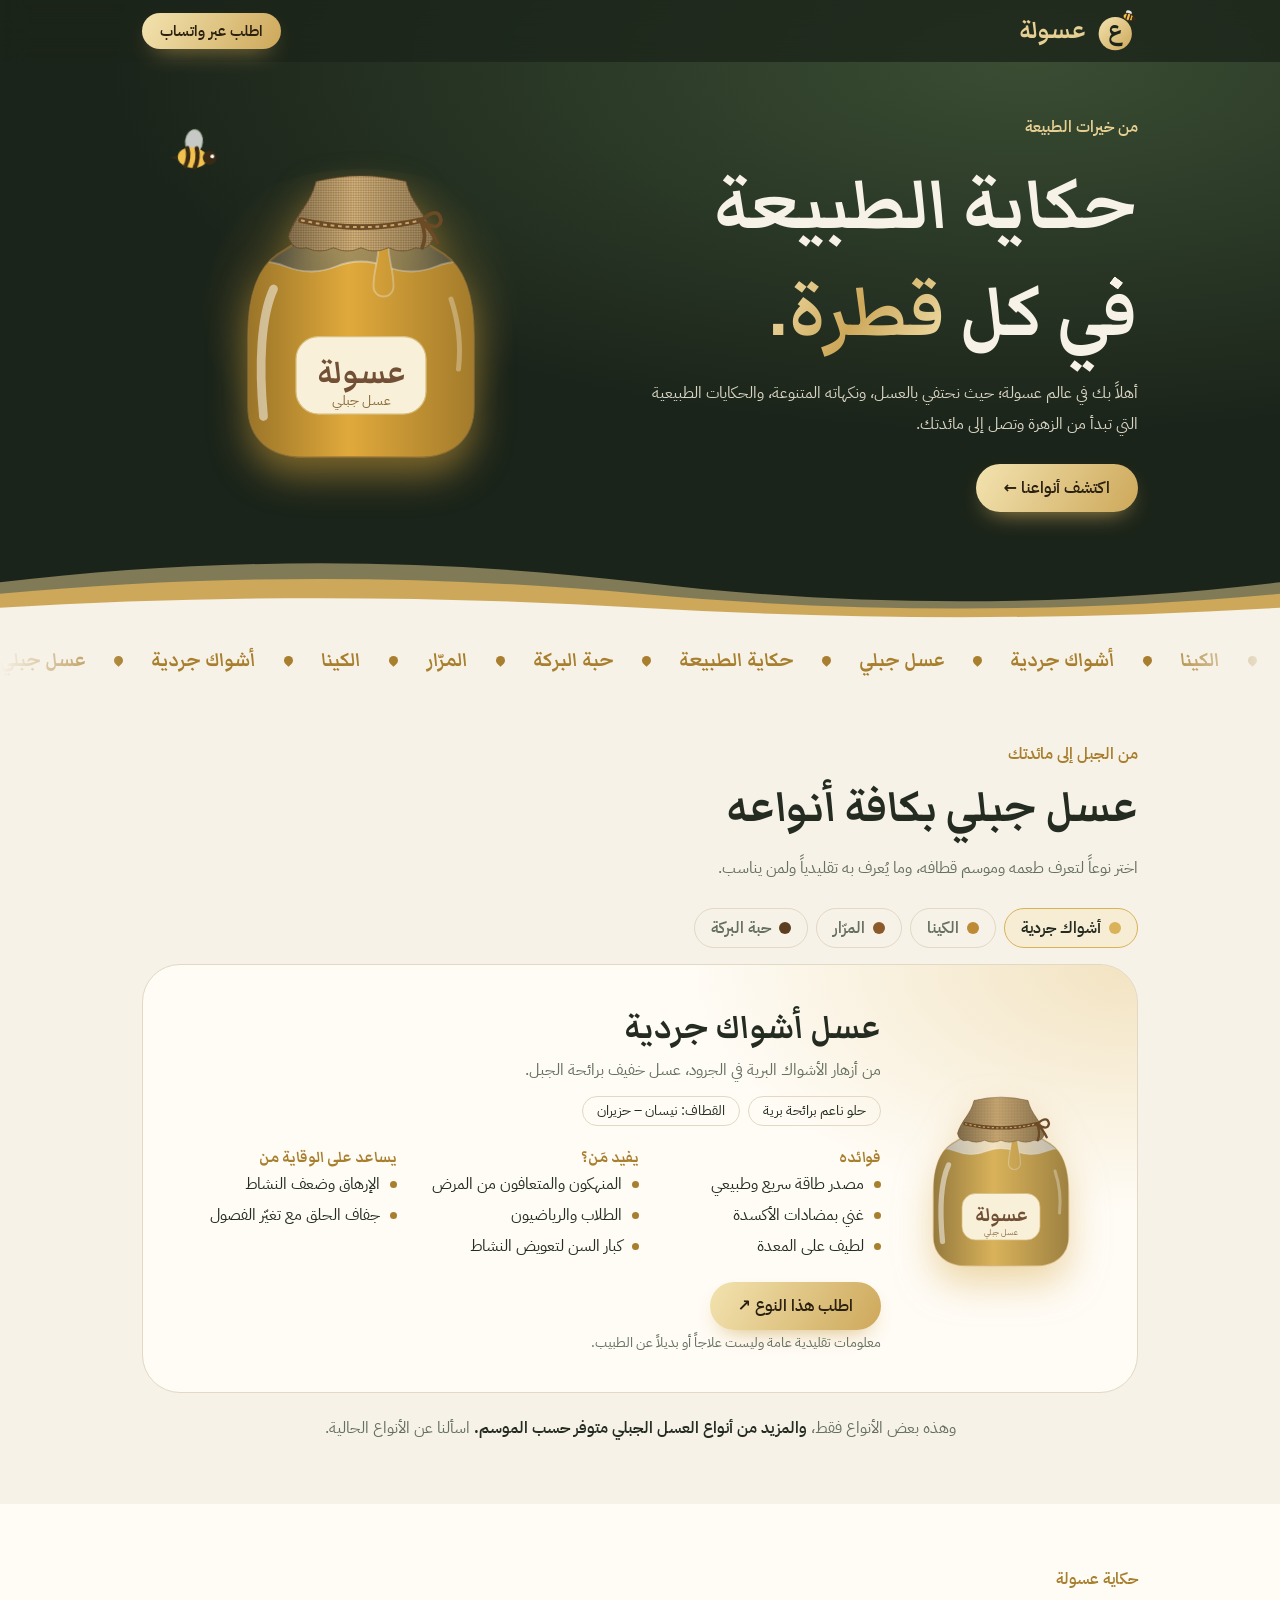
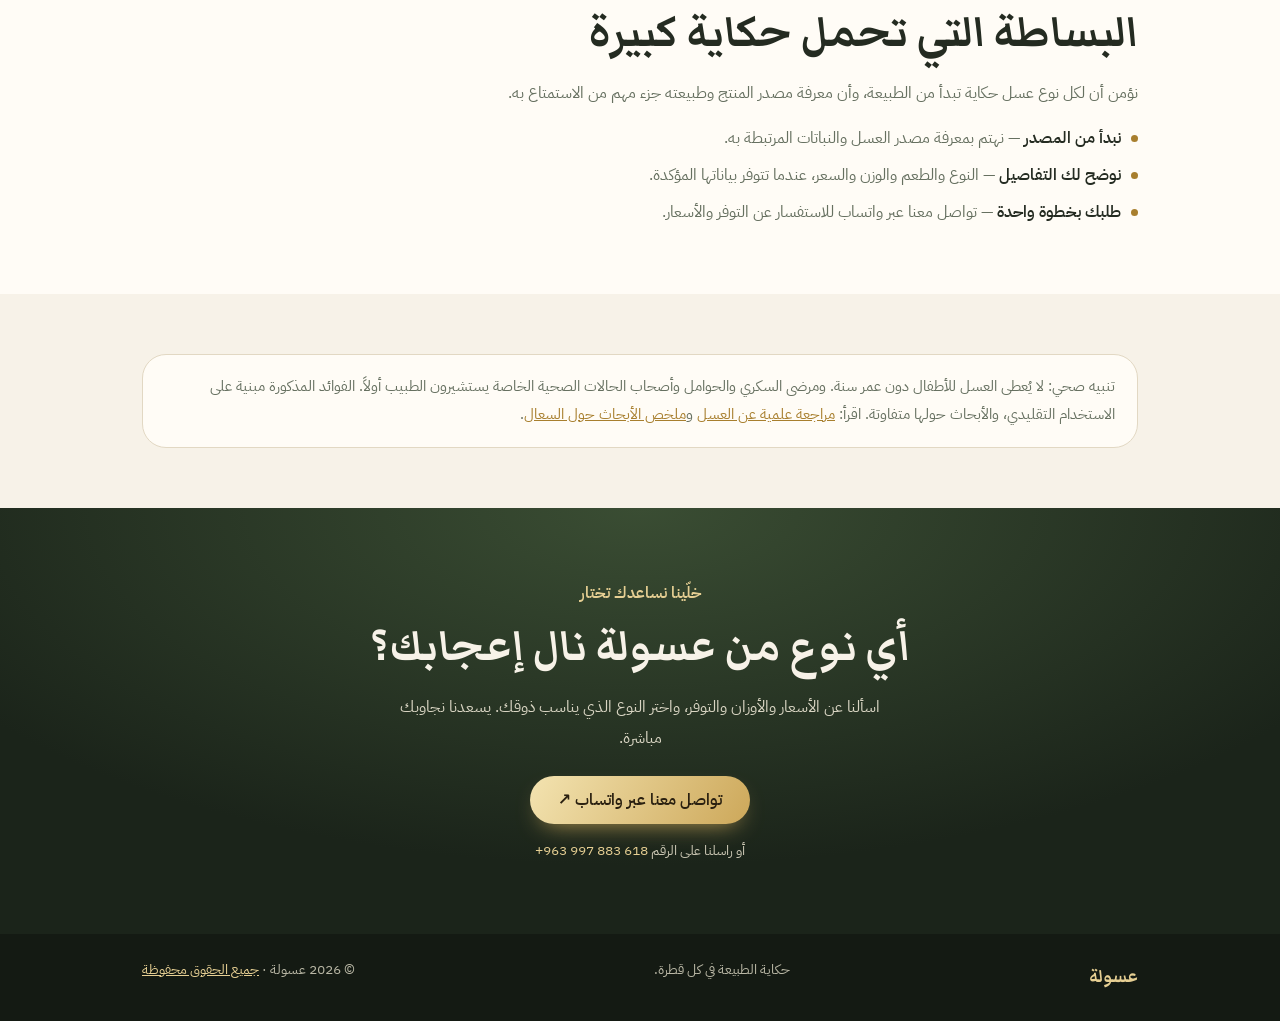
==== commit bbbc30ce: "Asoula: exact copy of original design with invisible improvements (fonts, SEO, minify, a11y)" ====
--- a/docs/index.html
+++ b/docs/index.html
@@ -2,124 +2,21 @@
 <html lang="ar" dir="rtl">
 <head>
 <meta charset="utf-8">
-<meta name="viewport" content="width=device-width,initial-scale=1,viewport-fit=cover">
+<meta name="viewport" content="width=device-width, initial-scale=1, viewport-fit=cover">
+<meta name="theme-color" content="#1B241A">
 <title>عسولة | عسل جبلي بكافة أنواعه</title>
 <meta name="description" content="عسولة: عسل جبلي بكافة أنواعه — أشواك جردية، كينا، مرّار، حبة البركة. تعرّف على طعم كل نوع وموسم قطافه واستخداماته التقليدية، واطلب عبر واتساب.">
-<meta name="theme-color" content="#1B241A">
 <link rel="canonical" href="https://abedkhayyal97-design.github.io/asoula/">
-<meta property="og:type" content="website"><meta property="og:locale" content="ar_SY"><meta property="og:site_name" content="عسولة">
-<meta property="og:title" content="عسولة | عسل جبلي بكافة أنواعه"><meta property="og:description" content="عسولة: عسل جبلي بكافة أنواعه — أشواك جردية، كينا، مرّار، حبة البركة. تعرّف على طعم كل نوع وموسم قطافه واستخداماته التقليدية، واطلب عبر واتساب.">
-<meta property="og:url" content="https://abedkhayyal97-design.github.io/asoula/"><meta property="og:image" content="https://abedkhayyal97-design.github.io/asoula/og.jpg"><meta property="og:image:width" content="1200"><meta property="og:image:height" content="630"><meta property="og:image:alt" content="مرطبان عسل عسولة – عسل جبلي">
+<meta property="og:type" content="website"><meta property="og:locale" content="ar_SY"><meta property="og:site_name" content="عسولة"><meta property="og:title" content="عسولة | عسل جبلي بكافة أنواعه"><meta property="og:description" content="عسولة: عسل جبلي بكافة أنواعه — أشواك جردية، كينا، مرّار، حبة البركة. تعرّف على طعم كل نوع وموسم قطافه واستخداماته التقليدية، واطلب عبر واتساب."><meta property="og:url" content="https://abedkhayyal97-design.github.io/asoula/"><meta property="og:image" content="https://abedkhayyal97-design.github.io/asoula/og.jpg"><meta property="og:image:width" content="1200"><meta property="og:image:height" content="630"><meta property="og:image:alt" content="مرطبان عسل عسولة – عسل جبلي">
 <meta name="twitter:card" content="summary_large_image"><meta name="twitter:title" content="عسولة | عسل جبلي بكافة أنواعه"><meta name="twitter:description" content="عسولة: عسل جبلي بكافة أنواعه — أشواك جردية، كينا، مرّار، حبة البركة. تعرّف على طعم كل نوع وموسم قطافه واستخداماته التقليدية، واطلب عبر واتساب."><meta name="twitter:image" content="https://abedkhayyal97-design.github.io/asoula/og.jpg">
-<link rel="icon" href="favicon.svg" type="image/svg+xml"><link rel="icon" href="favicon-32.png" sizes="32x32" type="image/png"><link rel="apple-touch-icon" href="apple-touch-icon.png"><link rel="manifest" href="site.webmanifest">
+<link rel="icon" href="favicon.ico" sizes="any"><link rel="icon" href="favicon-32.png" sizes="32x32" type="image/png"><link rel="apple-touch-icon" href="apple-touch-icon.png"><link rel="manifest" href="site.webmanifest">
+<script type="application/ld+json">[{"@context":"https://schema.org","@type":"Organization","name":"عسولة","url":"https://abedkhayyal97-design.github.io/asoula/","slogan":"حكاية الطبيعة في كل قطرة.","telephone":"+963997883618","logo":"https://abedkhayyal97-design.github.io/asoula/icon-512.png","contactPoint":{"@type":"ContactPoint","telephone":"+963997883618","contactType":"sales","availableLanguage":"Arabic"}},{"@context":"https://schema.org","@type":"WebSite","name":"عسولة","url":"https://abedkhayyal97-design.github.io/asoula/","inLanguage":"ar"},{"@context":"https://schema.org","@type":"ItemList","name":"عسل جبلي بكافة أنواعه","itemListElement":[{"@type":"ListItem","position":1,"item":{"@type":"Product","name":"عسل أشواك جردية","description":"من أزهار الأشواك البرية في الجرود، عسل خفيف برائحة الجبل. الطعم: حلو ناعم برائحة برية. القطاف: نيسان – حزيران.","brand":{"@type":"Brand","name":"عسولة"}}},{"@type":"ListItem","position":2,"item":{"@type":"Product","name":"عسل الكينا","description":"عسل خريفي من أزهار الكينا، رائحته منعشة وقوامه متوسط. الطعم: منعش بنفحة منثول خفيفة. القطاف: تشرين الأول – كانون الأول.","brand":{"@type":"Brand","name":"عسولة"}}},{"@type":"ListItem","position":3,"item":{"@type":"Product","name":"عسل المرّار","description":"عسل داكن من نباتات برية مُرّة، مرارته لطيفة وقوامه كثيف. الطعم: مُرّ لطيف بحلاوة عميقة. القطاف: أيلول – تشرين الأول.","brand":{"@type":"Brand","name":"عسولة"}}},{"@type":"ListItem","position":4,"item":{"@type":"Product","name":"عسل حبة البركة","description":"عسل داكن بنكهة حبة البركة، من أقدم الوصفات الشعبية. الطعم: قوي بمرارة لطيفة. القطاف: على دفعات خاصة.","brand":{"@type":"Brand","name":"عسولة"}}}]}]</script>
 <link rel="preload" href="fonts/IBMPlexSansArabic-400-arabic.woff2" as="font" type="font/woff2" crossorigin>
 <link rel="preload" href="fonts/MarkaziText-700-arabic.woff2" as="font" type="font/woff2" crossorigin>
-<style>@font-face{font-family:"IBM Plex Sans Arabic";font-style:normal;font-weight:400;font-display:swap;src:url(fonts/IBMPlexSansArabic-400-arabic.woff2) format("woff2");unicode-range:U+0600-06FF, U+0750-077F, U+0870-0891, U+0897-08E1, U+08E3-08FF, U+200C-200E, U+2010-2011, U+204F, U+2E41, U+FB50-FDFF, U+FE70-FE74, U+FE76-FEFC, U+102E0-102FB, U+10E60-10E7E, U+10EC2-10EC7, U+10EC9-10EEE, U+10EF0-10EFF, U+1EE00-1EE03, U+1EE05-1EE1F, U+1EE21-1EE22, U+1EE24, U+1EE27, U+1EE29-1EE32, U+1EE34-1EE37, U+1EE39, U+1EE3B, U+1EE42, U+1EE47, U+1EE49, U+1EE4B, U+1EE4D-1EE4F, U+1EE51-1EE52, U+1EE54, U+1EE57, U+1EE59, U+1EE5B, U+1EE5D, U+1EE5F, U+1EE61-1EE62, U+1EE64, U+1EE67-1EE6A, U+1EE6C-1EE72, U+1EE74-1EE77, U+1EE79-1EE7C, U+1EE7E, U+1EE80-1EE89, U+1EE8B-1EE9B, U+1EEA1-1EEA3, U+1EEA5-1EEA9, U+1EEAB-1EEBB, U+1EEF0-1EEF1}
-@font-face{font-family:"IBM Plex Sans Arabic";font-style:normal;font-weight:400;font-display:swap;src:url(fonts/IBMPlexSansArabic-400-latin.woff2) format("woff2");unicode-range:U+0000-00FF, U+0131, U+0152-0153, U+02BB-02BC, U+02C6, U+02DA, U+02DC, U+0304, U+0308, U+0329, U+2000-206F, U+20AC, U+2122, U+2191, U+2193, U+2212, U+2215, U+FEFF, U+FFFD}
-@font-face{font-family:"IBM Plex Sans Arabic";font-style:normal;font-weight:600;font-display:swap;src:url(fonts/IBMPlexSansArabic-600-arabic.woff2) format("woff2");unicode-range:U+0600-06FF, U+0750-077F, U+0870-0891, U+0897-08E1, U+08E3-08FF, U+200C-200E, U+2010-2011, U+204F, U+2E41, U+FB50-FDFF, U+FE70-FE74, U+FE76-FEFC, U+102E0-102FB, U+10E60-10E7E, U+10EC2-10EC7, U+10EC9-10EEE, U+10EF0-10EFF, U+1EE00-1EE03, U+1EE05-1EE1F, U+1EE21-1EE22, U+1EE24, U+1EE27, U+1EE29-1EE32, U+1EE34-1EE37, U+1EE39, U+1EE3B, U+1EE42, U+1EE47, U+1EE49, U+1EE4B, U+1EE4D-1EE4F, U+1EE51-1EE52, U+1EE54, U+1EE57, U+1EE59, U+1EE5B, U+1EE5D, U+1EE5F, U+1EE61-1EE62, U+1EE64, U+1EE67-1EE6A, U+1EE6C-1EE72, U+1EE74-1EE77, U+1EE79-1EE7C, U+1EE7E, U+1EE80-1EE89, U+1EE8B-1EE9B, U+1EEA1-1EEA3, U+1EEA5-1EEA9, U+1EEAB-1EEBB, U+1EEF0-1EEF1}
-@font-face{font-family:"Markazi Text";font-style:normal;font-weight:700;font-display:swap;src:url(fonts/MarkaziText-700-arabic.woff2) format("woff2");unicode-range:U+0600-06FF, U+0750-077F, U+0870-0891, U+0897-08E1, U+08E3-08FF, U+200C-200E, U+2010-2011, U+204F, U+2E41, U+FB50-FDFF, U+FE70-FE74, U+FE76-FEFC, U+102E0-102FB, U+10E60-10E7E, U+10EC2-10EC7, U+10EC9-10EEE, U+10EF0-10EFF, U+1EE00-1EE03, U+1EE05-1EE1F, U+1EE21-1EE22, U+1EE24, U+1EE27, U+1EE29-1EE32, U+1EE34-1EE37, U+1EE39, U+1EE3B, U+1EE42, U+1EE47, U+1EE49, U+1EE4B, U+1EE4D-1EE4F, U+1EE51-1EE52, U+1EE54, U+1EE57, U+1EE59, U+1EE5B, U+1EE5D, U+1EE5F, U+1EE61-1EE62, U+1EE64, U+1EE67-1EE6A, U+1EE6C-1EE72, U+1EE74-1EE77, U+1EE79-1EE7C, U+1EE7E, U+1EE80-1EE89, U+1EE8B-1EE9B, U+1EEA1-1EEA3, U+1EEA5-1EEA9, U+1EEAB-1EEBB, U+1EEF0-1EEF1}
-:root{--bg:#F7F2E8;--pp:#FFFCF6;--ink:#242B21;--mu:#5C6657;--ln:#E2D8C3;--gd:#8F6A1F;--gd2:#CDA85A;--dk:#1B241A;--dk2:#3A4D33}
-*{box-sizing:border-box;-webkit-tap-highlight-color:transparent}
-html{scroll-behavior:smooth;scroll-padding-top:78px;-webkit-text-size-adjust:100%}
-body{margin:0;background:var(--bg);color:var(--ink);font:400 1.05rem/1.9 "IBM Plex Sans Arabic",system-ui,"Segoe UI",Tahoma,sans-serif;overflow-x:hidden}
-a{color:inherit;text-decoration:none}
-:focus-visible{outline:3px solid var(--gd2);outline-offset:3px;border-radius:6px}
-h1,h2,h3,h4,.bd{font-family:"Markazi Text",Georgia,"Times New Roman",serif;font-weight:700;margin:0}
-.skip{position:absolute;inset-inline-start:12px;top:-60px;background:#fff;color:#000;padding:10px 16px;border-radius:10px;z-index:99}.skip:focus{top:10px}
-.w{max-width:1120px;margin:auto;padding:0 20px}
-.hd{position:fixed;top:0;left:0;right:0;z-index:30;padding-top:env(safe-area-inset-top,0);background:rgba(27,36,26,.86);backdrop-filter:blur(12px);-webkit-backdrop-filter:blur(12px);color:#F7F2E8}
-.hi{display:flex;justify-content:space-between;align-items:center;height:64px;gap:10px}
-.bd{display:flex;align-items:center;gap:10px;font-size:1.9rem;color:#E6CF93;line-height:1}
-.lg{width:42px;height:42px}
-.btn{display:inline-flex;align-items:center;justify-content:center;gap:8px;min-height:48px;border:0;border-radius:999px;padding:10px 28px;font:600 1rem "IBM Plex Sans Arabic",system-ui,sans-serif;background:linear-gradient(120deg,#F3E3B0,#CDA85A);color:#2A2010;box-shadow:0 10px 24px -12px #CDA85A;transition:transform .25s,box-shadow .25s;cursor:pointer}
-.btn:hover{transform:translateY(-2px);box-shadow:0 14px 28px -12px #CDA85A}
-.btn.sm{min-height:44px;padding:6px 18px;font-size:.95rem}
-.btn.ghost{background:none;border:1px solid #E6CF93;color:#E6CF93;box-shadow:none}
-.wa-i{width:20px;height:20px;flex:none}
-.hero{position:relative;color:#F7F2E8;background:radial-gradient(110% 90% at 80% 10%,var(--dk2),var(--dk) 65%);padding:calc(110px + env(safe-area-inset-top,0)) 0 120px;overflow:hidden}
-.hg{display:grid;grid-template-columns:1.1fr .9fr;gap:24px;align-items:center}
-.k{color:var(--gd);font-weight:600;letter-spacing:.2px}.hero .k{color:#E6CF93}
-h1{font-size:clamp(3rem,8vw,5.6rem);line-height:1.15;margin:8px 0 12px}
-h1 b{background:linear-gradient(120deg,#F3E3B0,#CDA85A,#F3E3B0);-webkit-background-clip:text;background-clip:text;color:transparent}
-.hero p{color:#E4E0CF;max-width:30em;margin:0 0 26px}
-.ar{position:relative}.ar:before{content:"";position:absolute;inset:6%;border-radius:50%;background:radial-gradient(circle,#E0A93B55,transparent 66%)}
-.jar{--c:#D9B25A;position:relative;display:block;width:150px;height:auto;filter:drop-shadow(0 16px 16px color-mix(in srgb,var(--c) 45%,transparent))}
-.hero .jar{--c:#E0A93B;width:min(72%,260px);margin:auto;animation:fl 7s ease-in-out infinite}
-@keyframes fl{50%{transform:translateY(-12px) rotate(1.5deg)}}
-.wv{animation:wv 3.2s linear infinite}@keyframes wv{to{transform:translateX(80px)}}
-.bb{fill:#fff;opacity:0;animation:bb 7s linear infinite}@keyframes bb{15%{opacity:.5}to{transform:translateY(-110px);opacity:0}}
-.dr{transform-box:fill-box;transform-origin:50% 0;animation:dr 5s ease-in-out infinite}@keyframes dr{50%{transform:scaleY(1.2)}}
-.bee{position:absolute;top:18%;inset-inline-start:-60px;width:44px;height:44px;opacity:.95;animation:bee 22s linear infinite;pointer-events:none}
-@keyframes bee{0%{transform:translate(0,0)}25%{transform:translate(35vw,60px) rotate(8deg)}50%{transform:translate(70vw,-10px) rotate(-6deg)}75%{transform:translate(105vw,70px) rotate(6deg)}100%{transform:translate(120vw,0)}}
-.wg{transform-origin:28px 22px;animation:wf .09s infinite alternate}@keyframes wf{from{transform:rotate(-18deg)}to{transform:rotate(14deg) scaleY(.7)}}
-.liq{position:absolute;left:0;right:0;bottom:-1px;height:76px;overflow:hidden;direction:ltr}
-.liq svg{position:absolute;left:0;bottom:0;width:200%}
-.l1{height:100%;fill:#E6CF93;opacity:.5;animation:sl 17s linear infinite reverse}
-.l2{height:78%;fill:#CDA85A;animation:sl 12s linear infinite}
-.l3{height:50%;fill:var(--bg);animation:sl 23s linear infinite}
-@keyframes sl{to{transform:translateX(-50%)}}
-.band{direction:ltr;overflow:hidden;padding:16px 0 4px;color:var(--gd);font:700 1.6rem "Markazi Text",serif;-webkit-mask-image:linear-gradient(90deg,transparent,#000 10%,#000 90%,transparent);mask-image:linear-gradient(90deg,transparent,#000 10%,#000 90%,transparent)}
-.tr{display:flex;width:max-content;animation:mq 34s linear infinite}
-.tr span{display:flex;align-items:center;white-space:nowrap}
-.tr span:after{content:"";width:9px;height:9px;margin:0 28px;background:var(--gd2);border-radius:50% 50% 50% 0;transform:rotate(-45deg)}
-@keyframes mq{to{transform:translateX(-50%)}}
-.sec{padding:64px 0}
-h2{font-size:clamp(2.2rem,5vw,3.4rem);line-height:1.3;margin:2px 0 8px}
-.mu{color:var(--mu)}
-.chips{display:flex;gap:8px;overflow-x:auto;scroll-snap-type:x proximity;margin:22px -20px 6px;padding:4px 20px 10px;scrollbar-width:none}
-.chips::-webkit-scrollbar{display:none}
-.chips a{flex:none;scroll-snap-align:start;display:flex;align-items:center;gap:8px;border:1px solid var(--ln);background:var(--pp);border-radius:999px;padding:8px 18px;min-height:44px;font-weight:600;color:var(--ink);transition:border-color .25s,background .25s}
-.chips a:hover{border-color:var(--c)}
-.chips i{width:12px;height:12px;border-radius:50%;background:var(--c)}
-.cards{display:grid;gap:22px;margin-top:14px}
-.card{position:relative;overflow:hidden;border:1px solid var(--ln);border-radius:32px;background:var(--pp);padding:26px 22px 24px;display:grid;gap:14px;content-visibility:auto;contain-intrinsic-size:auto 640px}
-.card:before{content:"";position:absolute;inset:0;background:radial-gradient(70% 70% at 100% 0,color-mix(in srgb,var(--c) 30%,transparent),transparent 65%);pointer-events:none}
-.card>*{position:relative}
-.top{display:flex;align-items:center;gap:16px}
-.top .jar{width:96px;flex:none}
-.card h3{font-size:2.3rem;line-height:1.2}
-.card p{margin:0}
-.facts{display:flex;flex-wrap:wrap;gap:8px}
-.facts b{font-weight:500;font-size:.92rem;border:1px solid var(--ln);background:#fff8;border-radius:999px;padding:0 14px}
-.cols{display:grid;gap:12px}
-.col h4{color:var(--gd);font-size:1.3rem;line-height:1.5}
-.col ul{list-style:none;margin:0;padding:0}
-.col li{padding-inline-start:18px;position:relative;font-size:.98rem;line-height:1.7;margin:2px 0}
-.col li:before{content:"";position:absolute;inset-inline-start:0;top:.7em;width:7px;height:7px;border-radius:50%;background:var(--gd2)}
-.price{font-weight:600}
-.nt{font-size:.85rem;color:var(--mu);margin:0}
-.photo{width:100%;height:auto;border-radius:20px;aspect-ratio:4/3;object-fit:cover}
-.more{text-align:center;margin:26px 0 0;color:var(--mu)}.more b{color:var(--ink)}
-.vals{background:var(--pp);border-block:1px solid var(--ln)}
-.pts{list-style:none;padding:0;margin:26px 0 0;display:grid;gap:16px;counter-reset:p}
-.pts li{counter-increment:p;position:relative;background:var(--bg);border:1px solid var(--ln);border-radius:24px;padding:20px 20px 18px;padding-inline-start:74px}
-.pts li:before{content:counter(p,arabic-indic);position:absolute;inset-inline-start:18px;top:14px;width:42px;height:42px;border-radius:50%;display:grid;place-items:center;background:linear-gradient(120deg,#F3E3B0,#CDA85A);color:#2A2010;font:700 1.5rem/1 "Markazi Text",serif;padding-top:4px}
-.pts b{display:block;font:700 1.55rem/1.4 "Markazi Text",serif}
-.pts span{color:var(--mu)}
-.bx{border:1px solid var(--ln);border-inline-start:6px solid var(--gd2);border-radius:20px;padding:18px 22px;background:var(--pp);color:#4B5446;font-size:.97rem;margin:0}
-.bx strong{color:var(--ink)}
-.bx a{color:var(--gd);text-decoration:underline;text-underline-offset:3px;font-weight:600}
-.cta{background:radial-gradient(90% 120% at 50% 0,var(--dk2),var(--dk) 70%);color:#F7F2E8;text-align:center;padding:72px 20px}
-.cta .k{color:#E6CF93}
-.cta p{max-width:520px;margin:0 auto 24px;color:#E4E0CF}
-.cta small{display:block;margin-top:16px;color:#D3CFBC}
-.cta small a{direction:ltr;unicode-bidi:isolate;color:#E6CF93;text-decoration:underline;text-underline-offset:3px;display:inline-block}
-footer{background:#141A13;color:#C4C2B0;padding:24px 0 calc(24px + env(safe-area-inset-bottom,0));font-size:.92rem}
-.fi{display:flex;justify-content:space-between;gap:12px;flex-wrap:wrap;align-items:center}
-.fi .bd{font-size:1.5rem}
-footer details{display:inline}footer summary{display:inline;cursor:pointer;color:#E6CF93;text-decoration:underline;text-underline-offset:3px}
-footer details[open]{display:block;margin-top:8px}
-.fab{position:fixed;inset-inline-start:16px;bottom:calc(16px + env(safe-area-inset-bottom,0));z-index:40;display:none;width:58px;height:58px;border-radius:50%;background:#25D366;color:#fff;place-items:center;box-shadow:0 10px 26px -6px #0007}
-.fab svg{width:30px;height:30px}
-@media(min-width:760px){.cards{grid-template-columns:1fr 1fr;gap:26px}.cols{grid-template-columns:1fr}.pts{grid-template-columns:repeat(3,1fr)}.pts li{padding:76px 20px 20px}.pts li:before{top:20px;inset-inline-start:20px}.sec{padding:84px 0}}
-@media(min-width:1000px){.cards{gap:30px}.card{padding:32px 30px}.top .jar{width:110px}}
-@media(max-width:800px){.hg{grid-template-columns:1fr;text-align:center;gap:0}.hero p{margin-inline:auto}.ar{order:-1;margin-bottom:6px}.fab{display:grid}.hero{padding-bottom:110px}.hero .jar{width:min(56%,200px)}.fi{justify-content:center;text-align:center}}
-@media(prefers-reduced-motion:reduce){*{animation:none!important;transition:none!important;scroll-behavior:auto!important}.bee{display:none}}
+<style>@font-face{font-family:IBM Plex Sans Arabic;font-style:normal;font-weight:400;font-display:swap;src:url(fonts/IBMPlexSansArabic-400-arabic.woff2) format("woff2");unicode-range:U+0600-06FF,U+0750-077F,U+0870-0891,U+0897-08E1,U+08E3-08FF,U+200C-200E,U+2010-2011,U+204F,U+2E41,U+FB50-FDFF,U+FE70-FE74,U+FE76-FEFC,U+102E0-102FB,U+10E60-10E7E,U+10EC2-10EC7,U+10EC9-10EEE,U+10EF0-10EFF,U+1EE00-1EE03,U+1EE05-1EE1F,U+1EE21-1EE22,U+1EE24,U+1EE27,U+1EE29-1EE32,U+1EE34-1EE37,U+1EE39,U+1EE3B,U+1EE42,U+1EE47,U+1EE49,U+1EE4B,U+1EE4D-1EE4F,U+1EE51-1EE52,U+1EE54,U+1EE57,U+1EE59,U+1EE5B,U+1EE5D,U+1EE5F,U+1EE61-1EE62,U+1EE64,U+1EE67-1EE6A,U+1EE6C-1EE72,U+1EE74-1EE77,U+1EE79-1EE7C,U+1EE7E,U+1EE80-1EE89,U+1EE8B-1EE9B,U+1EEA1-1EEA3,U+1EEA5-1EEA9,U+1EEAB-1EEBB,U+1EEF0-1EEF1}@font-face{font-family:IBM Plex Sans Arabic;font-style:normal;font-weight:400;font-display:swap;src:url(fonts/IBMPlexSansArabic-400-latin.woff2) format("woff2");unicode-range:U+0000-00FF,U+0131,U+0152-0153,U+02BB-02BC,U+02C6,U+02DA,U+02DC,U+0304,U+0308,U+0329,U+2000-206F,U+20AC,U+2122,U+2191,U+2193,U+2212,U+2215,U+FEFF,U+FFFD}@font-face{font-family:IBM Plex Sans Arabic;font-style:normal;font-weight:600;font-display:swap;src:url(fonts/IBMPlexSansArabic-600-arabic.woff2) format("woff2");unicode-range:U+0600-06FF,U+0750-077F,U+0870-0891,U+0897-08E1,U+08E3-08FF,U+200C-200E,U+2010-2011,U+204F,U+2E41,U+FB50-FDFF,U+FE70-FE74,U+FE76-FEFC,U+102E0-102FB,U+10E60-10E7E,U+10EC2-10EC7,U+10EC9-10EEE,U+10EF0-10EFF,U+1EE00-1EE03,U+1EE05-1EE1F,U+1EE21-1EE22,U+1EE24,U+1EE27,U+1EE29-1EE32,U+1EE34-1EE37,U+1EE39,U+1EE3B,U+1EE42,U+1EE47,U+1EE49,U+1EE4B,U+1EE4D-1EE4F,U+1EE51-1EE52,U+1EE54,U+1EE57,U+1EE59,U+1EE5B,U+1EE5D,U+1EE5F,U+1EE61-1EE62,U+1EE64,U+1EE67-1EE6A,U+1EE6C-1EE72,U+1EE74-1EE77,U+1EE79-1EE7C,U+1EE7E,U+1EE80-1EE89,U+1EE8B-1EE9B,U+1EEA1-1EEA3,U+1EEA5-1EEA9,U+1EEAB-1EEBB,U+1EEF0-1EEF1}@font-face{font-family:IBM Plex Sans Arabic;font-style:normal;font-weight:600;font-display:swap;src:url(fonts/IBMPlexSansArabic-600-latin.woff2) format("woff2");unicode-range:U+0000-00FF,U+0131,U+0152-0153,U+02BB-02BC,U+02C6,U+02DA,U+02DC,U+0304,U+0308,U+0329,U+2000-206F,U+20AC,U+2122,U+2191,U+2193,U+2212,U+2215,U+FEFF,U+FFFD}@font-face{font-family:Markazi Text;font-style:normal;font-weight:700;font-display:swap;src:url(fonts/MarkaziText-700-arabic.woff2) format("woff2");unicode-range:U+0600-06FF,U+0750-077F,U+0870-0891,U+0897-08E1,U+08E3-08FF,U+200C-200E,U+2010-2011,U+204F,U+2E41,U+FB50-FDFF,U+FE70-FE74,U+FE76-FEFC,U+102E0-102FB,U+10E60-10E7E,U+10EC2-10EC7,U+10EC9-10EEE,U+10EF0-10EFF,U+1EE00-1EE03,U+1EE05-1EE1F,U+1EE21-1EE22,U+1EE24,U+1EE27,U+1EE29-1EE32,U+1EE34-1EE37,U+1EE39,U+1EE3B,U+1EE42,U+1EE47,U+1EE49,U+1EE4B,U+1EE4D-1EE4F,U+1EE51-1EE52,U+1EE54,U+1EE57,U+1EE59,U+1EE5B,U+1EE5D,U+1EE5F,U+1EE61-1EE62,U+1EE64,U+1EE67-1EE6A,U+1EE6C-1EE72,U+1EE74-1EE77,U+1EE79-1EE7C,U+1EE7E,U+1EE80-1EE89,U+1EE8B-1EE9B,U+1EEA1-1EEA3,U+1EEA5-1EEA9,U+1EEAB-1EEBB,U+1EEF0-1EEF1}@font-face{font-family:Markazi Text;font-style:normal;font-weight:700;font-display:swap;src:url(fonts/MarkaziText-700-latin.woff2) format("woff2");unicode-range:U+0000-00FF,U+0131,U+0152-0153,U+02BB-02BC,U+02C6,U+02DA,U+02DC,U+0304,U+0308,U+0329,U+2000-206F,U+20AC,U+2122,U+2191,U+2193,U+2212,U+2215,U+FEFF,U+FFFD}:root{--bg:#F7F2E8;--pp:#FFFCF6;--ink:#242B21;--mu:#667060;--ln:#E2D8C3;--gd:#A87F2E;--fd:"Canela Arabic","Markazi Text",Georgia,serif;--fb:"Dahab Arabic ITF","IBM Plex Sans Arabic",system-ui,sans-serif}@media(prefers-color-scheme:dark){:root:not([data-theme=light]){--bg:#141A13;--pp:#1E271C;--ink:#EEE8D8;--mu:#A5AB98;--ln:#33402F;--gd:#D4AE5F}}:root[data-theme=dark]{--bg:#141A13;--pp:#1E271C;--ink:#EEE8D8;--mu:#A5AB98;--ln:#33402F;--gd:#D4AE5F}*{box-sizing:border-box;-webkit-tap-highlight-color:transparent}html{scroll-behavior:smooth;scroll-padding-top:calc(70px + env(safe-area-inset-top,0px))}body{margin:0;background:var(--bg);color:var(--ink);font:400 1.02rem/1.9 var(--fb);overflow-x:hidden}a{color:inherit;text-decoration:none}button{touch-action:manipulation;-webkit-user-select:none;user-select:none}:focus:not(:focus-visible){outline:none}:focus-visible{outline:2px solid var(--gd);outline-offset:3px}h1,h2,h3,.bd{font-family:var(--fd);font-weight:700;margin:0}.w{max-width:1040px;margin:auto;padding:0 22px}.hd{position:fixed;top:0;left:0;right:0;z-index:30;padding-top:env(safe-area-inset-top,0px);background:color-mix(in srgb,#1B241A 78%,transparent);backdrop-filter:blur(12px);-webkit-backdrop-filter:blur(12px);color:#f7f2e8}.hd :focus-visible{outline-color:#e6cf93}.hi{display:flex;justify-content:space-between;align-items:center;height:62px}.bd{display:flex;align-items:center;gap:10px;font-size:1.9rem;color:#e6cf93}.lg{width:42px;height:42px}.btn{display:inline-block;border:0;border-radius:999px;padding:12px 28px;font:600 1rem var(--fb);background:linear-gradient(120deg,#f3e3b0,#cda85a);color:#2a2010;box-shadow:0 10px 24px -12px #cda85a;transition:transform .3s;cursor:pointer;touch-action:manipulation}.btn:hover{transform:translateY(-2px)}.sm{padding:7px 18px;font-size:.92rem}.hero{position:relative;color:#f7f2e8;background:radial-gradient(110% 90% at 80% 10%,#3a4d33,#1b241a 65%);padding:calc(112px + env(safe-area-inset-top,0px)) 0 120px}.hg{display:grid;grid-template-columns:1.1fr .9fr;gap:24px;align-items:center}h1{font-size:clamp(3rem,8vw,5.6rem);line-height:1.2;margin:10px 0}h1 b{background:linear-gradient(120deg,#f3e3b0,#cda85a,#f3e3b0);-webkit-background-clip:text;background-clip:text;color:transparent}.hero p{color:#d9d5c3;max-width:30em;margin:0 0 24px}.ar{position:relative}.ar:before{content:"";position:absolute;inset:6%;border-radius:50%;background:radial-gradient(circle,#E0A93B55,transparent 66%)}.jar{--c:#D9B25A;position:relative;width:150px;height:auto;filter:drop-shadow(0 18px 18px color-mix(in srgb,var(--c) 50%,transparent))}.hero .jar{--c:#E0A93B;display:block;width:min(72%,250px);margin:auto;animation:fl 7s ease-in-out infinite}@keyframes fl{50%{transform:translateY(-12px) rotate(1.5deg)}}.wv{animation:wv 3.2s linear infinite}@keyframes wv{to{transform:translate(80px)}}.bb{fill:#fff;opacity:0;animation:bb 7s linear infinite}@keyframes bb{15%{opacity:.5}to{transform:translateY(-110px);opacity:0}}.dr{transform-box:fill-box;transform-origin:50% 0;animation:dr 5s ease-in-out infinite}@keyframes dr{50%{transform:scaleY(1.2)}}.liq{position:absolute;left:0;right:0;bottom:-1px;height:76px;overflow:hidden;direction:ltr}.liq svg{position:absolute;left:0;bottom:0;width:200%}.l1{height:100%;fill:#e6cf93;opacity:.5;animation:sl 17s linear infinite reverse}.l2{height:78%;fill:#cda85a;animation:sl 12s linear infinite}.l3{height:50%;fill:var(--bg);animation:sl 23s linear infinite}@keyframes sl{to{transform:translate(-50%)}}.band{direction:ltr;overflow:hidden;padding:14px 0 4px;color:var(--gd);font:700 1.5rem var(--fd);-webkit-mask-image:linear-gradient(90deg,transparent,#000 10%,#000 90%,transparent);mask-image:linear-gradient(90deg,transparent,#000 10%,#000 90%,transparent)}.tr{display:flex;width:max-content;animation:mq 30s linear infinite}.tr span{display:flex;align-items:center;white-space:nowrap}.tr span:after{content:"";width:9px;height:9px;margin:0 28px;background:var(--gd);border-radius:50% 50% 50% 0;transform:rotate(-45deg)}@keyframes mq{to{transform:translate(-50%)}}.sec{padding:60px 0}.k{color:var(--gd);font-weight:600}.mu{color:var(--mu)}h2{font-size:clamp(2.2rem,5vw,3.4rem);line-height:1.35;margin:2px 0 8px}.tabs{display:flex;flex-wrap:wrap;gap:8px;margin:24px 0 16px}.tabs button{display:flex;align-items:center;gap:8px;background:none;border:1px solid var(--ln);border-radius:999px;padding:7px 16px;font:600 1rem var(--fb);color:var(--mu);cursor:pointer;transition:.3s}.tabs i{width:12px;height:12px;border-radius:50%;background:var(--c)}.tabs [aria-selected=true]{color:var(--ink);border-color:var(--c);background:color-mix(in srgb,var(--c) 22%,var(--pp))}.stage{position:relative;overflow:hidden;border:1px solid var(--ln);border-radius:38px;background:var(--pp);padding:28px 22px;display:grid;gap:20px}.stage:before{content:"";position:absolute;inset:0;background:radial-gradient(70% 90% at 100% 0,color-mix(in srgb,var(--c) 34%,transparent),transparent 65%)}.stage>*{position:relative}.stage .jar{margin:auto}.stage h3{font-size:2.6rem;line-height:1.3}.stage p{margin:0}.ch{display:flex;flex-wrap:wrap;gap:8px;margin-top:10px}.ch b{font-weight:400;font-size:.9rem;border:1px solid var(--ln);border-radius:999px;padding:0 14px}.cols{display:grid;gap:14px;margin:20px 0}.col h4{margin:0;color:var(--gd);font:700 1.2rem var(--fd)}.col ul{list-style:none;margin:0;padding:0}.col li:before,.pt:before{content:"";display:inline-block;width:7px;height:7px;border-radius:50%;background:var(--gd);margin-inline-end:10px;vertical-align:middle}.nt{font-size:.85rem;color:var(--mu);margin:12px 0 0}.fade{animation:in .5s ease}@keyframes in{0%{opacity:0;transform:translateY(8px)}}.pts{list-style:none;padding:0;margin:14px 0 0}.pts li{margin-bottom:6px}.pts small{color:var(--mu);font-size:1rem}.bx{border:1px solid var(--ln);border-radius:24px;padding:18px 22px;background:var(--pp);color:var(--mu);font-size:.92rem;margin:0}.bx a{color:var(--gd);text-decoration:underline}.cta{background:radial-gradient(90% 120% at 50% 0,#3a4d33,#1b241a 70%);color:#f7f2e8;text-align:center;padding:70px 22px}.cta p{max-width:520px;margin:0 auto 22px;color:#d9d5c3}.cta small{display:block;margin-top:14px;color:#c9c5b2}.cta small span{direction:ltr;unicode-bidi:embed;color:#e6cf93}footer{background:#141a13;color:#b9b7a5;padding:22px 0 calc(22px + env(safe-area-inset-bottom,0px));font-size:.9rem}.fi{display:flex;justify-content:space-between;gap:10px;flex-wrap:wrap}.fi .bd{font-size:1.4rem}.fb{background:none;border:0;color:#e6cf93;font:inherit;text-decoration:underline;cursor:pointer;padding:0}dialog{border:1px solid var(--ln);border-radius:28px;background:var(--pp);color:var(--ink);padding:28px;text-align:center;max-width:340px}dialog::backdrop{background:#0008}dialog p{margin:0 0 14px}#bee{position:fixed;top:0;left:0;width:48px;height:48px;pointer-events:none;z-index:40}#bee svg{width:100%;height:100%;overflow:visible}.wg{transform-origin:28px 22px;animation:wf .09s infinite alternate}@keyframes wf{0%{transform:rotate(-18deg)}to{transform:rotate(14deg) scaleY(.7)}}@media(min-width:760px){.stage{grid-template-columns:200px 1fr;padding:36px}.cols{grid-template-columns:repeat(3,1fr);gap:24px}}@media(max-width:800px){.hg{grid-template-columns:1fr;text-align:center;gap:0}.hero p{margin-inline:auto}.ar{order:-1}}@media(prefers-reduced-motion:reduce){*{animation:none!important;transition:none!important;scroll-behavior:auto!important}}
 </style>
-<script type="application/ld+json">[{"@context":"https://schema.org","@type":"Organization","name":"عسولة","url":"https://abedkhayyal97-design.github.io/asoula/","slogan":"حكاية الطبيعة في كل قطرة.","telephone":"+963997883618","logo":"https://abedkhayyal97-design.github.io/asoula/icon-512.png","contactPoint":{"@type":"ContactPoint","telephone":"+963997883618","contactType":"sales","availableLanguage":"Arabic"}},{"@context":"https://schema.org","@type":"WebSite","name":"عسولة","url":"https://abedkhayyal97-design.github.io/asoula/","inLanguage":"ar"},{"@context":"https://schema.org","@type":"ItemList","name":"عسل جبلي بكافة أنواعه","itemListElement":[{"@type":"ListItem","position":1,"item":{"@type":"Product","name":"عسل أشواك جردية","description":"من أزهار الأشواك البرية في الجرود، عسل خفيف برائحة الجبل. الطعم: حلو ناعم برائحة برية. القطاف: نيسان – حزيران.","brand":{"@type":"Brand","name":"عسولة"},"url":"https://abedkhayyal97-design.github.io/asoula/#ashwak-jardiyya"}},{"@type":"ListItem","position":2,"item":{"@type":"Product","name":"عسل الكينا","description":"عسل خريفي من أزهار الكينا، رائحته منعشة وقوامه متوسط. الطعم: منعش بنفحة منثول خفيفة. القطاف: تشرين الأول – كانون الأول.","brand":{"@type":"Brand","name":"عسولة"},"url":"https://abedkhayyal97-design.github.io/asoula/#kina"}},{"@type":"ListItem","position":3,"item":{"@type":"Product","name":"عسل المرّار","description":"عسل داكن من نباتات برية مُرّة، مرارته لطيفة وقوامه كثيف. الطعم: مُرّ لطيف بحلاوة عميقة. القطاف: أيلول – تشرين الأول.","brand":{"@type":"Brand","name":"عسولة"},"url":"https://abedkhayyal97-design.github.io/asoula/#murrar"}},{"@type":"ListItem","position":4,"item":{"@type":"Product","name":"عسل حبة البركة","description":"عسل داكن بنكهة حبة البركة، من أقدم الوصفات الشعبية. الطعم: قوي بمرارة لطيفة. القطاف: على دفعات خاصة.","brand":{"@type":"Brand","name":"عسولة"},"url":"https://abedkhayyal97-design.github.io/asoula/#habbet-el-baraka"}}]}]</script>
 </head>
 <body>
-<a class="skip" href="#products">تخطَّ إلى المحتوى</a>
 <svg width="0" height="0" style="position:absolute" aria-hidden="true"><defs>
 <linearGradient id="sh" x2="1"><stop stop-opacity=".35"/><stop offset=".45" stop-opacity="0"/><stop offset="1" stop-opacity=".3"/></linearGradient>
 <linearGradient id="gg" x2="1" y2="1"><stop stop-color="#F3E3B0"/><stop offset="1" stop-color="#CDA85A"/></linearGradient>
@@ -133,57 +30,70 @@
 <path d="M30 112C20 134 18 172 22 214" stroke="#fff" stroke-opacity=".5" stroke-width="7" stroke-linecap="round" fill="none"/>
 <path d="M172 120c6 18 8 38 6 56" stroke="#fff" stroke-opacity=".3" stroke-width="4" stroke-linecap="round" fill="none"/>
 <rect x="48" y="150" width="104" height="62" rx="18" fill="#F8F0D9" stroke="#D9BE7C"/>
-<text x="100" y="187" text-anchor="middle" font-size="32" font-weight="700" fill="#715035" style="font-family:'Markazi Text',serif">عسولة</text>
-<text x="100" y="205" text-anchor="middle" font-size="11" fill="#8A6B3A" style="font-family:'IBM Plex Sans Arabic',sans-serif">عسل جبلي</text>
+<text x="100" y="187" text-anchor="middle" font-size="32" font-weight="700" fill="#715035" style="font-family:'Canela Arabic','Markazi Text',serif">عسولة</text>
+<text x="100" y="205" text-anchor="middle" font-size="11" fill="#8A6B3A" style="font-family:'Dahab Arabic ITF','IBM Plex Sans Arabic',sans-serif">عسل جبلي</text>
 <use href="#sk" fill="#C9A56A" stroke="#6B4A26" stroke-opacity=".6"/><use href="#sk" fill="url(#bl)"/><use href="#sk" fill="url(#sh)"/>
 <path d="M52 57Q100 68 148 57" stroke="#6B4A26" stroke-width="4.5" fill="none" stroke-linecap="round"/><path d="M52 57Q100 68 148 57" stroke="#C9A56A" stroke-width="1.6" stroke-dasharray="3 3" fill="none"/>
 <path d="M148 57q14-12 16 0q-2 10-16 0M148 57q5 12 1 22M148 57q9 9 13 18" fill="none" stroke="#6B4A26" stroke-width="3" stroke-linecap="round"/></g>
 </defs></svg>
+
+<div id="bee" aria-hidden="true"><svg viewBox="0 0 56 56"><ellipse class="wg" cx="26" cy="12" rx="10" ry="14" fill="#fff" fill-opacity=".75" stroke="#9DB095"/><ellipse cx="26" cy="31" rx="17" ry="12" fill="#F2C14E"/><path d="M19 20.5Q23 31 19 41.5M30 19.5Q34 31 30 42" stroke="#3A2A14" stroke-width="5" fill="none" stroke-linecap="round"/><circle cx="46" cy="29" r="8" fill="#3A2A14"/><circle cx="49" cy="27" r="2.2" fill="#fff"/><path d="M8 31L1 33L8 35Z" fill="#3A2A14"/></svg></div>
+
 <header class="hd"><div class="w hi">
- <a class="bd" href="#top" aria-label="عسولة - الصفحة الرئيسية"><svg class="lg" viewBox="0 0 48 48" aria-hidden="true"><circle cx="22" cy="27" r="19" fill="url(#gg)"/><text x="22" y="30" text-anchor="middle" font-size="33" font-weight="700" fill="#1B241A" style="font-family:'Markazi Text',serif">ع</text></svg>عسولة</a>
- <a class="btn sm" href="https://wa.me/963997883618?text=%D8%A7%D8%B3%D8%AA%D9%81%D8%B3%D8%A7%D8%B1%20%D8%B9%D8%A7%D9%85" target="_blank" rel="noopener"><svg class="wa-i" viewBox="0 0 24 24" aria-hidden="true"><path fill="currentColor" d="M12 2a10 10 0 0 0-8.6 15.1L2 22l5-1.3A10 10 0 1 0 12 2zm0 18.2a8.2 8.2 0 0 1-4.2-1.2l-.3-.2-3 .8.8-2.9-.2-.3A8.2 8.2 0 1 1 12 20.2zm4.5-6.1c-.2-.1-1.5-.7-1.7-.8s-.4-.1-.6.1-.6.8-.8 1-.3.2-.5.1a6.7 6.7 0 0 1-3.3-2.9c-.2-.4.2-.4.7-1.2.1-.1 0-.3 0-.4l-.8-1.8c-.2-.5-.4-.4-.6-.4h-.5a1 1 0 0 0-.7.3 3 3 0 0 0-.9 2.2 5.2 5.2 0 0 0 1.1 2.7 11.8 11.8 0 0 0 4.5 4c1.7.7 2.3.8 3.2.6a2.7 2.7 0 0 0 1.8-1.3 2.2 2.2 0 0 0 .1-1.3c0-.1-.2-.2-.4-.3z"/></svg>اطلب عبر واتساب</a>
+ <a class="bd" href="#top" aria-label="عسولة - الصفحة الرئيسية"><svg class="lg" viewBox="0 0 48 48" aria-hidden="true"><circle cx="22" cy="27" r="19" fill="url(#gg)"/><text x="22" y="30" text-anchor="middle" font-size="33" font-weight="700" fill="#1B241A" style="font-family:'Canela Arabic','Markazi Text',serif">ع</text><g transform="translate(37 8) rotate(18)"><ellipse cx="-1" cy="-5" rx="3.4" ry="2.4" fill="#fff" fill-opacity=".9"/><ellipse rx="6" ry="4" fill="#F2C14E" stroke="#3A2A14" stroke-width=".8"/><path d="M-2-4v8M2-4v8" stroke="#3A2A14" stroke-width="1.6"/><circle cx="6.5" r="2.4" fill="#3A2A14"/></g></svg>عسولة</a>
+ <a class="btn sm" data-wa="استفسار عام" target="_blank" rel="noopener" href="https://wa.me/963997883618?text=%D9%85%D8%B1%D8%AD%D8%A8%D8%A7%D9%8B%20%D8%B9%D8%B3%D9%88%D9%84%D8%A9%D8%8C%20%D8%A3%D8%B1%D9%8A%D8%AF%20%D8%A7%D9%84%D8%A7%D8%B3%D8%AA%D9%81%D8%B3%D8%A7%D8%B1%20%D8%B9%D9%86%3A%20%D8%A7%D8%B3%D8%AA%D9%81%D8%B3%D8%A7%D8%B1%20%D8%B9%D8%A7%D9%85">اطلب عبر واتساب</a>
 </div></header>
-<main id="top">
-<section class="hero"><svg class="bee" viewBox="0 0 56 56" aria-hidden="true"><ellipse class="wg" cx="26" cy="12" rx="10" ry="14" fill="#fff" fill-opacity=".75" stroke="#9DB095"/><ellipse cx="26" cy="31" rx="17" ry="12" fill="#F2C14E"/><path d="M19 20.5Q23 31 19 41.5M30 19.5Q34 31 30 42" stroke="#3A2A14" stroke-width="5" fill="none" stroke-linecap="round"/><circle cx="46" cy="29" r="8" fill="#3A2A14"/><circle cx="49" cy="27" r="2.2" fill="#fff"/><path d="M8 31L1 33L8 35Z" fill="#3A2A14"/></svg>
- <div class="w hg"><div><span class="k">من خيرات الطبيعة</span><h1>حكاية الطبيعة<br>في كل <b>قطرة.</b></h1><p>أهلاً بك في عالم عسولة؛ حيث نحتفي بالعسل، ونكهاته المتنوعة، والحكايات الطبيعية التي تبدأ من الزهرة وتصل إلى مائدتك.</p><a class="btn" href="#products">اكتشف أنواعنا ←</a></div>
- <div class="ar"><svg class="jar" style="--c:#E0A93B" viewBox="0 0 200 260" width="200" height="260" role="img" aria-label="مرطبان عسل عسولة بغطاء من الخيش"><use href="#jb"/><g clip-path="url(#jc)"><path class="wv" style="fill:var(--c);stroke:#fff;stroke-opacity:.4;stroke-width:1.5" d="M-80 94q20-8 40 0t40 0t40 0t40 0t40 0t40 0t40 0t40 0t40 0V262H-80z"/><circle class="bb" cx="64" cy="228" r="3"/><circle class="bb" style="animation-delay:-3s" cx="124" cy="214" r="2.4"/><circle class="bb" style="animation-delay:-5s" cx="150" cy="236" r="2"/></g><path class="dr" style="fill:var(--c);stroke:#fff;stroke-opacity:.35;stroke-width:1.5" d="M122 76c0 14 4 20 4 34a8 8 0 0 1-16 0c0-14 4-18 4-34z"/><use href="#jf"/></svg></div></div>
- <div class="liq" aria-hidden="true"><svg class="l1" viewBox="0 0 1200 90" preserveAspectRatio="none"><use href="#wp"/></svg><svg class="l2" viewBox="0 0 1200 90" preserveAspectRatio="none"><use href="#wp"/></svg><svg class="l3" viewBox="0 0 1200 90" preserveAspectRatio="none"><use href="#wp"/></svg></div>
+
+<main>
+<section class="hero" id="top"><div class="w hg">
+ <div>
+  <span class="k" style="color:#E6CF93">من خيرات الطبيعة</span>
+  <h1>حكاية الطبيعة<br>في كل <b>قطرة.</b></h1>
+  <p>أهلاً بك في عالم عسولة؛ حيث نحتفي بالعسل، ونكهاته المتنوعة، والحكايات الطبيعية التي تبدأ من الزهرة وتصل إلى مائدتك.</p>
+  <a class="btn" href="#products">اكتشف أنواعنا ←</a>
+ </div>
+ <div class="ar"><svg class="jar" viewBox="0 0 200 260" role="img" aria-label="مرطبان عسل عسولة بغطاء من الخيش"></svg></div>
+</div>
+<div class="liq" aria-hidden="true"><svg class="l1" viewBox="0 0 1200 90" preserveAspectRatio="none"><use href="#wp"/></svg><svg class="l2" viewBox="0 0 1200 90" preserveAspectRatio="none"><use href="#wp"/></svg><svg class="l3" viewBox="0 0 1200 90" preserveAspectRatio="none"><use href="#wp"/></svg></div>
 </section>
-<div class="band" aria-hidden="true"><div class="tr"><span>عسل جبلي</span><span>أشواك جردية</span><span>الكينا</span><span>المرّار</span><span>حبة البركة</span><span>حكاية الطبيعة</span><span>عسل جبلي</span><span>أشواك جردية</span><span>الكينا</span><span>المرّار</span><span>حبة البركة</span><span>حكاية الطبيعة</span></div></div>
-<section class="sec" id="products"><div class="w"><span class="k">من الجبل إلى مائدتك</span><h2>عسل جبلي بكافة أنواعه</h2><p class="mu" style="margin:0">اختر نوعاً لتعرف طعمه وموسم قطافه، وما يُعرف به تقليدياً ولمن يناسب.</p>
- <nav class="chips" aria-label="أنواع العسل"><a href="#ashwak-jardiyya" style="--c:#D9B25A"><i></i>أشواك جردية</a><a href="#kina" style="--c:#BE8A35"><i></i>الكينا</a><a href="#murrar" style="--c:#8A5A28"><i></i>المرّار</a><a href="#habbet-el-baraka" style="--c:#5E3E20"><i></i>حبة البركة</a></nav>
- <div class="cards"><article class="card" id="ashwak-jardiyya" style="--c:#D9B25A" aria-labelledby="ashwak-jardiyya-h">
- <div class="top"><svg class="jar" style="--c:#D9B25A" viewBox="0 0 200 260" width="200" height="260" aria-hidden="true"><use href="#jb"/><g clip-path="url(#jc)"><path class="wv" style="fill:var(--c);stroke:#fff;stroke-opacity:.4;stroke-width:1.5" d="M-80 94q20-8 40 0t40 0t40 0t40 0t40 0t40 0t40 0t40 0t40 0V262H-80z"/><circle class="bb" cx="64" cy="228" r="3"/><circle class="bb" style="animation-delay:-3s" cx="124" cy="214" r="2.4"/><circle class="bb" style="animation-delay:-5s" cx="150" cy="236" r="2"/></g><path class="dr" style="fill:var(--c);stroke:#fff;stroke-opacity:.35;stroke-width:1.5" d="M122 76c0 14 4 20 4 34a8 8 0 0 1-16 0c0-14 4-18 4-34z"/><use href="#jf"/></svg><div><h3 id="ashwak-jardiyya-h">عسل أشواك جردية</h3><p class="mu">من أزهار الأشواك البرية في الجرود، عسل خفيف برائحة الجبل.</p></div></div>
- 
- <div class="facts"><b>حلو ناعم برائحة برية</b><b>القطاف: نيسان – حزيران</b></div>
- <div class="cols"><div class="col"><h4>فوائده</h4><ul><li>مصدر طاقة سريع وطبيعي</li><li>غني بمضادات الأكسدة</li><li>لطيف على المعدة</li></ul></div><div class="col"><h4>يفيد مَن؟</h4><ul><li>المنهكون والمتعافون من المرض</li><li>الطلاب والرياضيون</li><li>كبار السن لتعويض النشاط</li></ul></div><div class="col"><h4>يساعد على الوقاية من</h4><ul><li>الإرهاق وضعف النشاط</li><li>جفاف الحلق مع تغيّر الفصول</li></ul></div></div>
- <a class="btn" href="https://wa.me/963997883618?text=%D9%85%D8%B1%D8%AD%D8%A8%D8%A7%D9%8B%20%D8%B9%D8%B3%D9%88%D9%84%D8%A9%D8%8C%20%D8%A3%D8%B1%D9%8A%D8%AF%20%D8%A7%D9%84%D8%A7%D8%B3%D8%AA%D9%81%D8%B3%D8%A7%D8%B1%20%D8%B9%D9%86%3A%20%D8%B9%D8%B3%D9%84%20%D8%A3%D8%B4%D9%88%D8%A7%D9%83%20%D8%AC%D8%B1%D8%AF%D9%8A%D8%A9" target="_blank" rel="noopener"><svg class="wa-i" viewBox="0 0 24 24" aria-hidden="true"><path fill="currentColor" d="M12 2a10 10 0 0 0-8.6 15.1L2 22l5-1.3A10 10 0 1 0 12 2zm0 18.2a8.2 8.2 0 0 1-4.2-1.2l-.3-.2-3 .8.8-2.9-.2-.3A8.2 8.2 0 1 1 12 20.2zm4.5-6.1c-.2-.1-1.5-.7-1.7-.8s-.4-.1-.6.1-.6.8-.8 1-.3.2-.5.1a6.7 6.7 0 0 1-3.3-2.9c-.2-.4.2-.4.7-1.2.1-.1 0-.3 0-.4l-.8-1.8c-.2-.5-.4-.4-.6-.4h-.5a1 1 0 0 0-.7.3 3 3 0 0 0-.9 2.2 5.2 5.2 0 0 0 1.1 2.7 11.8 11.8 0 0 0 4.5 4c1.7.7 2.3.8 3.2.6a2.7 2.7 0 0 0 1.8-1.3 2.2 2.2 0 0 0 .1-1.3c0-.1-.2-.2-.4-.3z"/></svg>اطلب عسل أشواك جردية عبر واتساب</a>
- <p class="nt">معلومات تقليدية عامة وليست علاجاً أو بديلاً عن الطبيب.</p></article><article class="card" id="kina" style="--c:#BE8A35" aria-labelledby="kina-h">
- <div class="top"><svg class="jar" style="--c:#BE8A35" viewBox="0 0 200 260" width="200" height="260" aria-hidden="true"><use href="#jb"/><g clip-path="url(#jc)"><path class="wv" style="fill:var(--c);stroke:#fff;stroke-opacity:.4;stroke-width:1.5" d="M-80 94q20-8 40 0t40 0t40 0t40 0t40 0t40 0t40 0t40 0t40 0V262H-80z"/><circle class="bb" cx="64" cy="228" r="3"/><circle class="bb" style="animation-delay:-3s" cx="124" cy="214" r="2.4"/><circle class="bb" style="animation-delay:-5s" cx="150" cy="236" r="2"/></g><path class="dr" style="fill:var(--c);stroke:#fff;stroke-opacity:.35;stroke-width:1.5" d="M122 76c0 14 4 20 4 34a8 8 0 0 1-16 0c0-14 4-18 4-34z"/><use href="#jf"/></svg><div><h3 id="kina-h">عسل الكينا</h3><p class="mu">عسل خريفي من أزهار الكينا، رائحته منعشة وقوامه متوسط.</p></div></div>
- 
- <div class="facts"><b>منعش بنفحة منثول خفيفة</b><b>القطاف: تشرين الأول – كانون الأول</b></div>
- <div class="cols"><div class="col"><h4>فوائده</h4><ul><li>يهدّئ السعال واحتقان الحلق</li><li>يُعرف تقليدياً بدعم الجهاز التنفسي</li><li>يريح الصدر عند الزكام</li></ul></div><div class="col"><h4>يفيد مَن؟</h4><ul><li>من يعانون الزكام والتهاب الحلق</li><li>أصحاب الحساسية الصدرية الخفيفة</li><li>المدخنون لتلطيف الحلق</li></ul></div><div class="col"><h4>يساعد على الوقاية من</h4><ul><li>نزلات البرد الموسمية</li><li>جفاف الحلق وبحّة الصوت</li></ul></div></div>
- <a class="btn" href="https://wa.me/963997883618?text=%D9%85%D8%B1%D8%AD%D8%A8%D8%A7%D9%8B%20%D8%B9%D8%B3%D9%88%D9%84%D8%A9%D8%8C%20%D8%A3%D8%B1%D9%8A%D8%AF%20%D8%A7%D9%84%D8%A7%D8%B3%D8%AA%D9%81%D8%B3%D8%A7%D8%B1%20%D8%B9%D9%86%3A%20%D8%B9%D8%B3%D9%84%20%D8%A7%D9%84%D9%83%D9%8A%D9%86%D8%A7" target="_blank" rel="noopener"><svg class="wa-i" viewBox="0 0 24 24" aria-hidden="true"><path fill="currentColor" d="M12 2a10 10 0 0 0-8.6 15.1L2 22l5-1.3A10 10 0 1 0 12 2zm0 18.2a8.2 8.2 0 0 1-4.2-1.2l-.3-.2-3 .8.8-2.9-.2-.3A8.2 8.2 0 1 1 12 20.2zm4.5-6.1c-.2-.1-1.5-.7-1.7-.8s-.4-.1-.6.1-.6.8-.8 1-.3.2-.5.1a6.7 6.7 0 0 1-3.3-2.9c-.2-.4.2-.4.7-1.2.1-.1 0-.3 0-.4l-.8-1.8c-.2-.5-.4-.4-.6-.4h-.5a1 1 0 0 0-.7.3 3 3 0 0 0-.9 2.2 5.2 5.2 0 0 0 1.1 2.7 11.8 11.8 0 0 0 4.5 4c1.7.7 2.3.8 3.2.6a2.7 2.7 0 0 0 1.8-1.3 2.2 2.2 0 0 0 .1-1.3c0-.1-.2-.2-.4-.3z"/></svg>اطلب عسل الكينا عبر واتساب</a>
- <p class="nt">معلومات تقليدية عامة وليست علاجاً أو بديلاً عن الطبيب.</p></article><article class="card" id="murrar" style="--c:#8A5A28" aria-labelledby="murrar-h">
- <div class="top"><svg class="jar" style="--c:#8A5A28" viewBox="0 0 200 260" width="200" height="260" aria-hidden="true"><use href="#jb"/><g clip-path="url(#jc)"><path class="wv" style="fill:var(--c);stroke:#fff;stroke-opacity:.4;stroke-width:1.5" d="M-80 94q20-8 40 0t40 0t40 0t40 0t40 0t40 0t40 0t40 0t40 0V262H-80z"/><circle class="bb" cx="64" cy="228" r="3"/><circle class="bb" style="animation-delay:-3s" cx="124" cy="214" r="2.4"/><circle class="bb" style="animation-delay:-5s" cx="150" cy="236" r="2"/></g><path class="dr" style="fill:var(--c);stroke:#fff;stroke-opacity:.35;stroke-width:1.5" d="M122 76c0 14 4 20 4 34a8 8 0 0 1-16 0c0-14 4-18 4-34z"/><use href="#jf"/></svg><div><h3 id="murrar-h">عسل المرّار</h3><p class="mu">عسل داكن من نباتات برية مُرّة، مرارته لطيفة وقوامه كثيف.</p></div></div>
- 
- <div class="facts"><b>مُرّ لطيف بحلاوة عميقة</b><b>القطاف: أيلول – تشرين الأول</b></div>
- <div class="cols"><div class="col"><h4>فوائده</h4><ul><li>يُعرف تقليدياً بدعم الهضم والكبد</li><li>يفتح الشهية</li><li>غني بالمعادن ومضادات الأكسدة</li></ul></div><div class="col"><h4>يفيد مَن؟</h4><ul><li>من يشكون ثقل المعدة وبطء الهضم</li><li>من فقدوا شهيتهم بعد المرض</li><li>من يفضّلون عسلاً أقل حلاوة</li></ul></div><div class="col"><h4>يساعد على الوقاية من</h4><ul><li>الاضطرابات الهضمية البسيطة</li><li>الخمول بعد الوجبات الثقيلة</li></ul></div></div>
- <a class="btn" href="https://wa.me/963997883618?text=%D9%85%D8%B1%D8%AD%D8%A8%D8%A7%D9%8B%20%D8%B9%D8%B3%D9%88%D9%84%D8%A9%D8%8C%20%D8%A3%D8%B1%D9%8A%D8%AF%20%D8%A7%D9%84%D8%A7%D8%B3%D8%AA%D9%81%D8%B3%D8%A7%D8%B1%20%D8%B9%D9%86%3A%20%D8%B9%D8%B3%D9%84%20%D8%A7%D9%84%D9%85%D8%B1%D9%91%D8%A7%D8%B1" target="_blank" rel="noopener"><svg class="wa-i" viewBox="0 0 24 24" aria-hidden="true"><path fill="currentColor" d="M12 2a10 10 0 0 0-8.6 15.1L2 22l5-1.3A10 10 0 1 0 12 2zm0 18.2a8.2 8.2 0 0 1-4.2-1.2l-.3-.2-3 .8.8-2.9-.2-.3A8.2 8.2 0 1 1 12 20.2zm4.5-6.1c-.2-.1-1.5-.7-1.7-.8s-.4-.1-.6.1-.6.8-.8 1-.3.2-.5.1a6.7 6.7 0 0 1-3.3-2.9c-.2-.4.2-.4.7-1.2.1-.1 0-.3 0-.4l-.8-1.8c-.2-.5-.4-.4-.6-.4h-.5a1 1 0 0 0-.7.3 3 3 0 0 0-.9 2.2 5.2 5.2 0 0 0 1.1 2.7 11.8 11.8 0 0 0 4.5 4c1.7.7 2.3.8 3.2.6a2.7 2.7 0 0 0 1.8-1.3 2.2 2.2 0 0 0 .1-1.3c0-.1-.2-.2-.4-.3z"/></svg>اطلب عسل المرّار عبر واتساب</a>
- <p class="nt">معلومات تقليدية عامة وليست علاجاً أو بديلاً عن الطبيب.</p></article><article class="card" id="habbet-el-baraka" style="--c:#5E3E20" aria-labelledby="habbet-el-baraka-h">
- <div class="top"><svg class="jar" style="--c:#5E3E20" viewBox="0 0 200 260" width="200" height="260" aria-hidden="true"><use href="#jb"/><g clip-path="url(#jc)"><path class="wv" style="fill:var(--c);stroke:#fff;stroke-opacity:.4;stroke-width:1.5" d="M-80 94q20-8 40 0t40 0t40 0t40 0t40 0t40 0t40 0t40 0t40 0V262H-80z"/><circle class="bb" cx="64" cy="228" r="3"/><circle class="bb" style="animation-delay:-3s" cx="124" cy="214" r="2.4"/><circle class="bb" style="animation-delay:-5s" cx="150" cy="236" r="2"/></g><path class="dr" style="fill:var(--c);stroke:#fff;stroke-opacity:.35;stroke-width:1.5" d="M122 76c0 14 4 20 4 34a8 8 0 0 1-16 0c0-14 4-18 4-34z"/><use href="#jf"/></svg><div><h3 id="habbet-el-baraka-h">عسل حبة البركة</h3><p class="mu">عسل داكن بنكهة حبة البركة، من أقدم الوصفات الشعبية.</p></div></div>
- 
- <div class="facts"><b>قوي بمرارة لطيفة</b><b>القطاف: على دفعات خاصة</b></div>
- <div class="cols"><div class="col"><h4>فوائده</h4><ul><li>يُستخدم تقليدياً لدعم المناعة</li><li>غني بمضادات الأكسدة</li><li>يخفّف السعال والحساسية الموسمية</li></ul></div><div class="col"><h4>يفيد مَن؟</h4><ul><li>من يعانون ضعف المناعة الموسمي</li><li>أصحاب الحساسية الموسمية</li><li>محبو النكهة القوية</li></ul></div><div class="col"><h4>يساعد على الوقاية من</h4><ul><li>العدوى الموسمية المتكررة</li><li>الإجهاد وضعف المقاومة</li></ul></div></div>
- <a class="btn" href="https://wa.me/963997883618?text=%D9%85%D8%B1%D8%AD%D8%A8%D8%A7%D9%8B%20%D8%B9%D8%B3%D9%88%D9%84%D8%A9%D8%8C%20%D8%A3%D8%B1%D9%8A%D8%AF%20%D8%A7%D9%84%D8%A7%D8%B3%D8%AA%D9%81%D8%B3%D8%A7%D8%B1%20%D8%B9%D9%86%3A%20%D8%B9%D8%B3%D9%84%20%D8%AD%D8%A8%D8%A9%20%D8%A7%D9%84%D8%A8%D8%B1%D9%83%D8%A9" target="_blank" rel="noopener"><svg class="wa-i" viewBox="0 0 24 24" aria-hidden="true"><path fill="currentColor" d="M12 2a10 10 0 0 0-8.6 15.1L2 22l5-1.3A10 10 0 1 0 12 2zm0 18.2a8.2 8.2 0 0 1-4.2-1.2l-.3-.2-3 .8.8-2.9-.2-.3A8.2 8.2 0 1 1 12 20.2zm4.5-6.1c-.2-.1-1.5-.7-1.7-.8s-.4-.1-.6.1-.6.8-.8 1-.3.2-.5.1a6.7 6.7 0 0 1-3.3-2.9c-.2-.4.2-.4.7-1.2.1-.1 0-.3 0-.4l-.8-1.8c-.2-.5-.4-.4-.6-.4h-.5a1 1 0 0 0-.7.3 3 3 0 0 0-.9 2.2 5.2 5.2 0 0 0 1.1 2.7 11.8 11.8 0 0 0 4.5 4c1.7.7 2.3.8 3.2.6a2.7 2.7 0 0 0 1.8-1.3 2.2 2.2 0 0 0 .1-1.3c0-.1-.2-.2-.4-.3z"/></svg>اطلب عسل حبة البركة عبر واتساب</a>
- <p class="nt">معلومات تقليدية عامة وليست علاجاً أو بديلاً عن الطبيب.</p></article></div>
- <p class="more">وهذه بعض الأنواع فقط، <b>والمزيد من أنواع العسل الجبلي متوفر حسب الموسم.</b> اسألنا عن الأنواع الحالية.</p></div></section>
-<section class="sec vals"><div class="w"><span class="k">حكاية عسولة</span><h2>البساطة التي تحمل حكاية كبيرة</h2><p class="mu" style="margin:0">نؤمن أن لكل نوع عسل حكاية تبدأ من الطبيعة، وأن معرفة مصدر المنتج وطبيعته جزء مهم من الاستمتاع به.</p>
- <ul class="pts"><li><b>نبدأ من المصدر</b><span>نهتم بمعرفة مصدر العسل والنباتات المرتبطة به.</span></li><li><b>نوضح لك التفاصيل</b><span>النوع والطعم والوزن والسعر، عندما تتوفر بياناتها المؤكدة.</span></li><li><b>طلبك بخطوة واحدة</b><span>تواصل معنا عبر واتساب للاستفسار عن التوفر والأسعار.</span></li></ul></div></section>
-<section class="sec" aria-labelledby="hn"><div class="w"><p class="bx" id="hn"><strong>تنبيه صحي:</strong> لا يُعطى العسل للأطفال دون عمر سنة. ومرضى السكري والحوامل وأصحاب الحالات الصحية الخاصة يستشيرون الطبيب أولاً. الفوائد المذكورة مبنية على الاستخدام التقليدي، والأبحاث حولها متفاوتة. اقرأ: <a href="https://pubmed.ncbi.nlm.nih.gov/37447382/" target="_blank" rel="noopener">مراجعة علمية عن العسل</a> و<a href="https://www.nccih.nih.gov/health/providers/digest/the-common-cold-and-complementary-health-approaches-science/" target="_blank" rel="noopener">ملخص الأبحاث حول السعال</a>.</p></div></section>
-<section class="cta"><span class="k">خلّينا نساعدك تختار</span><h2>أي نوع من عسولة نال إعجابك؟</h2><p>اسألنا عن الأسعار والأوزان والتوفر، واختر النوع الذي يناسب ذوقك. يسعدنا نجاوبك مباشرة.</p><a class="btn" href="https://wa.me/963997883618?text=%D8%A7%D8%B3%D8%AA%D9%81%D8%B3%D8%A7%D8%B1%20%D8%B9%D9%86%20%D8%A3%D9%86%D9%88%D8%A7%D8%B9%20%D8%A7%D9%84%D8%B9%D8%B3%D9%84" target="_blank" rel="noopener"><svg class="wa-i" viewBox="0 0 24 24" aria-hidden="true"><path fill="currentColor" d="M12 2a10 10 0 0 0-8.6 15.1L2 22l5-1.3A10 10 0 1 0 12 2zm0 18.2a8.2 8.2 0 0 1-4.2-1.2l-.3-.2-3 .8.8-2.9-.2-.3A8.2 8.2 0 1 1 12 20.2zm4.5-6.1c-.2-.1-1.5-.7-1.7-.8s-.4-.1-.6.1-.6.8-.8 1-.3.2-.5.1a6.7 6.7 0 0 1-3.3-2.9c-.2-.4.2-.4.7-1.2.1-.1 0-.3 0-.4l-.8-1.8c-.2-.5-.4-.4-.6-.4h-.5a1 1 0 0 0-.7.3 3 3 0 0 0-.9 2.2 5.2 5.2 0 0 0 1.1 2.7 11.8 11.8 0 0 0 4.5 4c1.7.7 2.3.8 3.2.6a2.7 2.7 0 0 0 1.8-1.3 2.2 2.2 0 0 0 .1-1.3c0-.1-.2-.2-.4-.3z"/></svg>تواصل معنا عبر واتساب</a><small>أو راسلنا على الرقم <a href="tel:+963997883618">+963 997 883 618</a></small></section>
+
+<div class="band" aria-hidden="true"><div class="tr" id="tr"><span>عسل جبلي</span><span>أشواك جردية</span><span>الكينا</span><span>المرّار</span><span>حبة البركة</span><span>حكاية الطبيعة</span></div></div>
+
+<section class="sec" id="products"><div class="w">
+ <span class="k">من الجبل إلى مائدتك</span><h2>عسل جبلي بكافة أنواعه</h2><p class="mu" style="margin:0">اختر نوعاً لتعرف طعمه وموسم قطافه، وما يُعرف به تقليدياً ولمن يناسب.</p>
+ <div class="tabs" id="tabs" role="tablist" aria-label="أنواع العسل"><button role="tab" type="button" aria-controls="stage" aria-selected="true" style="--c:#D9B25A"><i></i>أشواك جردية</button><button role="tab" type="button" aria-controls="stage" aria-selected="false" style="--c:#BE8A35"><i></i>الكينا</button><button role="tab" type="button" aria-controls="stage" aria-selected="false" style="--c:#8A5A28"><i></i>المرّار</button><button role="tab" type="button" aria-controls="stage" aria-selected="false" style="--c:#5E3E20"><i></i>حبة البركة</button></div>
+ <section class="stage" id="stage" role="tabpanel" aria-live="polite" style="--c:#D9B25A">
+  <svg class="jar" id="pjar" viewBox="0 0 200 260" aria-hidden="true"></svg>
+  <div>
+   <h3 id="name">عسل أشواك جردية</h3><p class="mu" id="desc">من أزهار الأشواك البرية في الجرود، عسل خفيف برائحة الجبل.</p>
+   <div class="ch"><b id="taste">حلو ناعم برائحة برية</b><b id="season">القطاف: نيسان – حزيران</b></div>
+   <div class="cols">
+    <div class="col"><h4>فوائده</h4><ul id="ben"><li>مصدر طاقة سريع وطبيعي</li><li>غني بمضادات الأكسدة</li><li>لطيف على المعدة</li></ul></div>
+    <div class="col"><h4>يفيد مَن؟</h4><ul id="who"><li>المنهكون والمتعافون من المرض</li><li>الطلاب والرياضيون</li><li>كبار السن لتعويض النشاط</li></ul></div>
+    <div class="col"><h4>يساعد على الوقاية من</h4><ul id="prev"><li>الإرهاق وضعف النشاط</li><li>جفاف الحلق مع تغيّر الفصول</li></ul></div>
+   </div>
+   <a class="btn" id="ord" target="_blank" rel="noopener" href="https://wa.me/963997883618?text=%D9%85%D8%B1%D8%AD%D8%A8%D8%A7%D9%8B%20%D8%B9%D8%B3%D9%88%D9%84%D8%A9%D8%8C%20%D8%A3%D8%B1%D9%8A%D8%AF%20%D8%A7%D9%84%D8%A7%D8%B3%D8%AA%D9%81%D8%B3%D8%A7%D8%B1%20%D8%B9%D9%86%3A%20%D8%B9%D8%B3%D9%84%20%D8%A3%D8%B4%D9%88%D8%A7%D9%83%20%D8%AC%D8%B1%D8%AF%D9%8A%D8%A9">اطلب هذا النوع ↗</a>
+   <p class="nt">معلومات تقليدية عامة وليست علاجاً أو بديلاً عن الطبيب.</p>
+  </div>
+ </section>
+ <p class="mu" style="text-align:center;margin:20px 0 0">وهذه بعض الأنواع فقط، <b style="color:var(--ink)">والمزيد من أنواع العسل الجبلي متوفر حسب الموسم.</b> اسألنا عن الأنواع الحالية.</p>
+</div></section>
+
+<section class="sec" style="background:var(--pp)"><div class="w">
+ <span class="k">حكاية عسولة</span><h2>البساطة التي تحمل حكاية كبيرة</h2>
+ <p class="mu" style="margin:0">نؤمن أن لكل نوع عسل حكاية تبدأ من الطبيعة، وأن معرفة مصدر المنتج وطبيعته جزء مهم من الاستمتاع به.</p>
+ <ul class="pts"><li class="pt"><b>نبدأ من المصدر</b> <small>— نهتم بمعرفة مصدر العسل والنباتات المرتبطة به.</small></li><li class="pt"><b>نوضح لك التفاصيل</b> <small>— النوع والطعم والوزن والسعر، عندما تتوفر بياناتها المؤكدة.</small></li><li class="pt"><b>طلبك بخطوة واحدة</b> <small>— تواصل معنا عبر واتساب للاستفسار عن التوفر والأسعار.</small></li></ul>
+</div></section>
+
+<section class="sec"><div class="w"><p class="bx">تنبيه صحي: لا يُعطى العسل للأطفال دون عمر سنة. ومرضى السكري والحوامل وأصحاب الحالات الصحية الخاصة يستشيرون الطبيب أولاً. الفوائد المذكورة مبنية على الاستخدام التقليدي، والأبحاث حولها متفاوتة. اقرأ: <a href="https://pubmed.ncbi.nlm.nih.gov/37447382/" target="_blank" rel="noopener">مراجعة علمية عن العسل</a> و<a href="https://www.nccih.nih.gov/health/providers/digest/the-common-cold-and-complementary-health-approaches-science/" target="_blank" rel="noopener">ملخص الأبحاث حول السعال</a>.</p></div></section>
+
+<section class="cta"><span class="k" style="color:#E6CF93">خلّينا نساعدك تختار</span><h2>أي نوع من عسولة نال إعجابك؟</h2><p>اسألنا عن الأسعار والأوزان والتوفر، واختر النوع الذي يناسب ذوقك. يسعدنا نجاوبك مباشرة.</p><a class="btn" data-wa="استفسار عن أنواع العسل" target="_blank" rel="noopener" href="https://wa.me/963997883618?text=%D9%85%D8%B1%D8%AD%D8%A8%D8%A7%D9%8B%20%D8%B9%D8%B3%D9%88%D9%84%D8%A9%D8%8C%20%D8%A3%D8%B1%D9%8A%D8%AF%20%D8%A7%D9%84%D8%A7%D8%B3%D8%AA%D9%81%D8%B3%D8%A7%D8%B1%20%D8%B9%D9%86%3A%20%D8%A7%D8%B3%D8%AA%D9%81%D8%B3%D8%A7%D8%B1%20%D8%B9%D9%86%20%D8%A3%D9%86%D9%88%D8%A7%D8%B9%20%D8%A7%D9%84%D8%B9%D8%B3%D9%84">تواصل معنا عبر واتساب ↗</a><small>أو راسلنا على الرقم <span>+963 997 883 618</span></small></section>
 </main>
-<footer><div class="w fi"><span class="bd">عسولة</span><span>حكاية الطبيعة في كل قطرة.</span><span>© 2026 عسولة · <details><summary>جميع الحقوق محفوظة</summary>جميع الحقوق محفوظة لـ <b>عبدالرحمن دباغ</b></details></span></div></footer>
-<a class="fab" href="https://wa.me/963997883618?text=%D8%A7%D8%B3%D8%AA%D9%81%D8%B3%D8%A7%D8%B1%20%D8%B9%D8%A7%D9%85" target="_blank" rel="noopener" aria-label="تواصل عبر واتساب"><svg  viewBox="0 0 24 24" aria-hidden="true"><path fill="currentColor" d="M12 2a10 10 0 0 0-8.6 15.1L2 22l5-1.3A10 10 0 1 0 12 2zm0 18.2a8.2 8.2 0 0 1-4.2-1.2l-.3-.2-3 .8.8-2.9-.2-.3A8.2 8.2 0 1 1 12 20.2zm4.5-6.1c-.2-.1-1.5-.7-1.7-.8s-.4-.1-.6.1-.6.8-.8 1-.3.2-.5.1a6.7 6.7 0 0 1-3.3-2.9c-.2-.4.2-.4.7-1.2.1-.1 0-.3 0-.4l-.8-1.8c-.2-.5-.4-.4-.6-.4h-.5a1 1 0 0 0-.7.3 3 3 0 0 0-.9 2.2 5.2 5.2 0 0 0 1.1 2.7 11.8 11.8 0 0 0 4.5 4c1.7.7 2.3.8 3.2.6a2.7 2.7 0 0 0 1.8-1.3 2.2 2.2 0 0 0 .1-1.3c0-.1-.2-.2-.4-.3z"/></svg></a>
+
+<footer><div class="w fi"><span class="bd">عسولة</span><span>حكاية الطبيعة في كل قطرة.</span><span>© <span id="yr"></span> عسولة · <button class="fb" id="cb">جميع الحقوق محفوظة</button></span></div></footer>
+<dialog id="cr"><p class="bd" style="justify-content:center;font-size:1.6rem">© عسولة</p><p>جميع الحقوق محفوظة لـ <b>عبدالرحمن دباغ</b></p><form method="dialog"><button class="btn sm">إغلاق</button></form></dialog>
+
+<script>const $=e=>document.getElementById(e),wa="963997883618",mk=e=>"https://wa.me/"+wa+"?text="+encodeURIComponent("\u0645\u0631\u062D\u0628\u0627\u064B \u0639\u0633\u0648\u0644\u0629\u060C \u0623\u0631\u064A\u062F \u0627\u0644\u0627\u0633\u062A\u0641\u0633\u0627\u0631 \u0639\u0646: "+e);document.querySelectorAll("[data-wa]").forEach(e=>e.href=mk(e.dataset.wa));const J='<use href="#jb"/><g clip-path="url(#jc)"><path class="wv" style="fill:var(--c);stroke:#fff;stroke-opacity:.4;stroke-width:1.5" d="M-80 94q20-8 40 0t40 0t40 0t40 0t40 0t40 0t40 0t40 0t40 0V262H-80z"/><circle class="bb" cx="64" cy="228" r="3"/><circle class="bb" style="animation-delay:-3s" cx="124" cy="214" r="2.4"/><circle class="bb" style="animation-delay:-5s" cx="150" cy="236" r="2"/></g><path class="dr" style="fill:var(--c);stroke:#fff;stroke-opacity:.35;stroke-width:1.5" d="M122 76c0 14 4 20 4 34a8 8 0 0 1-16 0c0-14 4-18 4-34z"/><use href="#jf"/>';document.querySelectorAll(".jar").forEach(e=>e.innerHTML=J);const H=[{n:"\u0623\u0634\u0648\u0627\u0643 \u062C\u0631\u062F\u064A\u0629",c:"#D9B25A",d:"\u0645\u0646 \u0623\u0632\u0647\u0627\u0631 \u0627\u0644\u0623\u0634\u0648\u0627\u0643 \u0627\u0644\u0628\u0631\u064A\u0629 \u0641\u064A \u0627\u0644\u062C\u0631\u0648\u062F\u060C \u0639\u0633\u0644 \u062E\u0641\u064A\u0641 \u0628\u0631\u0627\u0626\u062D\u0629 \u0627\u0644\u062C\u0628\u0644.",t:"\u062D\u0644\u0648 \u0646\u0627\u0639\u0645 \u0628\u0631\u0627\u0626\u062D\u0629 \u0628\u0631\u064A\u0629",s:"\u0646\u064A\u0633\u0627\u0646 \u2013 \u062D\u0632\u064A\u0631\u0627\u0646",b:["\u0645\u0635\u062F\u0631 \u0637\u0627\u0642\u0629 \u0633\u0631\u064A\u0639 \u0648\u0637\u0628\u064A\u0639\u064A","\u063A\u0646\u064A \u0628\u0645\u0636\u0627\u062F\u0627\u062A \u0627\u0644\u0623\u0643\u0633\u062F\u0629","\u0644\u0637\u064A\u0641 \u0639\u0644\u0649 \u0627\u0644\u0645\u0639\u062F\u0629"],w:["\u0627\u0644\u0645\u0646\u0647\u0643\u0648\u0646 \u0648\u0627\u0644\u0645\u062A\u0639\u0627\u0641\u0648\u0646 \u0645\u0646 \u0627\u0644\u0645\u0631\u0636","\u0627\u0644\u0637\u0644\u0627\u0628 \u0648\u0627\u0644\u0631\u064A\u0627\u0636\u064A\u0648\u0646","\u0643\u0628\u0627\u0631 \u0627\u0644\u0633\u0646 \u0644\u062A\u0639\u0648\u064A\u0636 \u0627\u0644\u0646\u0634\u0627\u0637"],p:["\u0627\u0644\u0625\u0631\u0647\u0627\u0642 \u0648\u0636\u0639\u0641 \u0627\u0644\u0646\u0634\u0627\u0637","\u062C\u0641\u0627\u0641 \u0627\u0644\u062D\u0644\u0642 \u0645\u0639 \u062A\u063A\u064A\u0651\u0631 \u0627\u0644\u0641\u0635\u0648\u0644"]},{n:"\u0627\u0644\u0643\u064A\u0646\u0627",c:"#BE8A35",d:"\u0639\u0633\u0644 \u062E\u0631\u064A\u0641\u064A \u0645\u0646 \u0623\u0632\u0647\u0627\u0631 \u0627\u0644\u0643\u064A\u0646\u0627\u060C \u0631\u0627\u0626\u062D\u062A\u0647 \u0645\u0646\u0639\u0634\u0629 \u0648\u0642\u0648\u0627\u0645\u0647 \u0645\u062A\u0648\u0633\u0637.",t:"\u0645\u0646\u0639\u0634 \u0628\u0646\u0641\u062D\u0629 \u0645\u0646\u062B\u0648\u0644 \u062E\u0641\u064A\u0641\u0629",s:"\u062A\u0634\u0631\u064A\u0646 \u0627\u0644\u0623\u0648\u0644 \u2013 \u0643\u0627\u0646\u0648\u0646 \u0627\u0644\u0623\u0648\u0644",b:["\u064A\u0647\u062F\u0651\u0626 \u0627\u0644\u0633\u0639\u0627\u0644 \u0648\u0627\u062D\u062A\u0642\u0627\u0646 \u0627\u0644\u062D\u0644\u0642","\u064A\u064F\u0639\u0631\u0641 \u062A\u0642\u0644\u064A\u062F\u064A\u0627\u064B \u0628\u062F\u0639\u0645 \u0627\u0644\u062C\u0647\u0627\u0632 \u0627\u0644\u062A\u0646\u0641\u0633\u064A","\u064A\u0631\u064A\u062D \u0627\u0644\u0635\u062F\u0631 \u0639\u0646\u062F \u0627\u0644\u0632\u0643\u0627\u0645"],w:["\u0645\u0646 \u064A\u0639\u0627\u0646\u0648\u0646 \u0627\u0644\u0632\u0643\u0627\u0645 \u0648\u0627\u0644\u062A\u0647\u0627\u0628 \u0627\u0644\u062D\u0644\u0642","\u0623\u0635\u062D\u0627\u0628 \u0627\u0644\u062D\u0633\u0627\u0633\u064A\u0629 \u0627\u0644\u0635\u062F\u0631\u064A\u0629 \u0627\u0644\u062E\u0641\u064A\u0641\u0629","\u0627\u0644\u0645\u062F\u062E\u0646\u0648\u0646 \u0644\u062A\u0644\u0637\u064A\u0641 \u0627\u0644\u062D\u0644\u0642"],p:["\u0646\u0632\u0644\u0627\u062A \u0627\u0644\u0628\u0631\u062F \u0627\u0644\u0645\u0648\u0633\u0645\u064A\u0629","\u062C\u0641\u0627\u0641 \u0627\u0644\u062D\u0644\u0642 \u0648\u0628\u062D\u0651\u0629 \u0627\u0644\u0635\u0648\u062A"]},{n:"\u0627\u0644\u0645\u0631\u0651\u0627\u0631",c:"#8A5A28",d:"\u0639\u0633\u0644 \u062F\u0627\u0643\u0646 \u0645\u0646 \u0646\u0628\u0627\u062A\u0627\u062A \u0628\u0631\u064A\u0629 \u0645\u064F\u0631\u0651\u0629\u060C \u0645\u0631\u0627\u0631\u062A\u0647 \u0644\u0637\u064A\u0641\u0629 \u0648\u0642\u0648\u0627\u0645\u0647 \u0643\u062B\u064A\u0641.",t:"\u0645\u064F\u0631\u0651 \u0644\u0637\u064A\u0641 \u0628\u062D\u0644\u0627\u0648\u0629 \u0639\u0645\u064A\u0642\u0629",s:"\u0623\u064A\u0644\u0648\u0644 \u2013 \u062A\u0634\u0631\u064A\u0646 \u0627\u0644\u0623\u0648\u0644",b:["\u064A\u064F\u0639\u0631\u0641 \u062A\u0642\u0644\u064A\u062F\u064A\u0627\u064B \u0628\u062F\u0639\u0645 \u0627\u0644\u0647\u0636\u0645 \u0648\u0627\u0644\u0643\u0628\u062F","\u064A\u0641\u062A\u062D \u0627\u0644\u0634\u0647\u064A\u0629","\u063A\u0646\u064A \u0628\u0627\u0644\u0645\u0639\u0627\u062F\u0646 \u0648\u0645\u0636\u0627\u062F\u0627\u062A \u0627\u0644\u0623\u0643\u0633\u062F\u0629"],w:["\u0645\u0646 \u064A\u0634\u0643\u0648\u0646 \u062B\u0642\u0644 \u0627\u0644\u0645\u0639\u062F\u0629 \u0648\u0628\u0637\u0621 \u0627\u0644\u0647\u0636\u0645","\u0645\u0646 \u0641\u0642\u062F\u0648\u0627 \u0634\u0647\u064A\u062A\u0647\u0645 \u0628\u0639\u062F \u0627\u0644\u0645\u0631\u0636","\u0645\u0646 \u064A\u0641\u0636\u0651\u0644\u0648\u0646 \u0639\u0633\u0644\u0627\u064B \u0623\u0642\u0644 \u062D\u0644\u0627\u0648\u0629"],p:["\u0627\u0644\u0627\u0636\u0637\u0631\u0627\u0628\u0627\u062A \u0627\u0644\u0647\u0636\u0645\u064A\u0629 \u0627\u0644\u0628\u0633\u064A\u0637\u0629","\u0627\u0644\u062E\u0645\u0648\u0644 \u0628\u0639\u062F \u0627\u0644\u0648\u062C\u0628\u0627\u062A \u0627\u0644\u062B\u0642\u064A\u0644\u0629"]},{n:"\u062D\u0628\u0629 \u0627\u0644\u0628\u0631\u0643\u0629",c:"#5E3E20",d:"\u0639\u0633\u0644 \u062F\u0627\u0643\u0646 \u0628\u0646\u0643\u0647\u0629 \u062D\u0628\u0629 \u0627\u0644\u0628\u0631\u0643\u0629\u060C \u0645\u0646 \u0623\u0642\u062F\u0645 \u0627\u0644\u0648\u0635\u0641\u0627\u062A \u0627\u0644\u0634\u0639\u0628\u064A\u0629.",t:"\u0642\u0648\u064A \u0628\u0645\u0631\u0627\u0631\u0629 \u0644\u0637\u064A\u0641\u0629",s:"\u0639\u0644\u0649 \u062F\u0641\u0639\u0627\u062A \u062E\u0627\u0635\u0629",b:["\u064A\u064F\u0633\u062A\u062E\u062F\u0645 \u062A\u0642\u0644\u064A\u062F\u064A\u0627\u064B \u0644\u062F\u0639\u0645 \u0627\u0644\u0645\u0646\u0627\u0639\u0629","\u063A\u0646\u064A \u0628\u0645\u0636\u0627\u062F\u0627\u062A \u0627\u0644\u0623\u0643\u0633\u062F\u0629","\u064A\u062E\u0641\u0651\u0641 \u0627\u0644\u0633\u0639\u0627\u0644 \u0648\u0627\u0644\u062D\u0633\u0627\u0633\u064A\u0629 \u0627\u0644\u0645\u0648\u0633\u0645\u064A\u0629"],w:["\u0645\u0646 \u064A\u0639\u0627\u0646\u0648\u0646 \u0636\u0639\u0641 \u0627\u0644\u0645\u0646\u0627\u0639\u0629 \u0627\u0644\u0645\u0648\u0633\u0645\u064A","\u0623\u0635\u062D\u0627\u0628 \u0627\u0644\u062D\u0633\u0627\u0633\u064A\u0629 \u0627\u0644\u0645\u0648\u0633\u0645\u064A\u0629","\u0645\u062D\u0628\u0648 \u0627\u0644\u0646\u0643\u0647\u0629 \u0627\u0644\u0642\u0648\u064A\u0629"],p:["\u0627\u0644\u0639\u062F\u0648\u0649 \u0627\u0644\u0645\u0648\u0633\u0645\u064A\u0629 \u0627\u0644\u0645\u062A\u0643\u0631\u0631\u0629","\u0627\u0644\u0625\u062C\u0647\u0627\u062F \u0648\u0636\u0639\u0641 \u0627\u0644\u0645\u0642\u0627\u0648\u0645\u0629"]}],tabs=$("tabs"),L=e=>e.map(r=>"<li>"+r+"</li>").join("");tabs.textContent="",H.forEach((e,r)=>{const n=document.createElement("button");n.setAttribute("role","tab"),n.setAttribute("aria-controls","stage"),n.type="button",n.style.setProperty("--c",e.c),n.innerHTML="<i></i>"+e.n,n.onclick=()=>{show(r),toJar()},tabs.appendChild(n)}),tabs.addEventListener("keydown",e=>{const r=e.key=="ArrowLeft"?1:e.key=="ArrowRight"?-1:0;if(!r)return;const n=[...tabs.children],s=n.indexOf(document.activeElement);if(s<0)return;e.preventDefault();const a=n[(s+r+n.length)%n.length];a.focus(),a.click()});function show(e){const r=H[e],n=$("stage");[...tabs.children].forEach((s,a)=>s.setAttribute("aria-selected",a===e)),n.style.setProperty("--c",r.c),$("pjar").style.setProperty("--c",r.c),$("name").textContent="\u0639\u0633\u0644 "+r.n,$("desc").textContent=r.d,$("taste").textContent=r.t,$("season").textContent="\u0627\u0644\u0642\u0637\u0627\u0641: "+r.s,$("ben").innerHTML=L(r.b),$("who").innerHTML=L(r.w),$("prev").innerHTML=L(r.p),$("ord").href=mk("\u0639\u0633\u0644 "+r.n),n.classList.remove("fade"),n.offsetWidth,n.classList.add("fade")}show(0),$("yr").textContent=new Date().getFullYear(),$("cb").onclick=()=>$("cr").showModal(),$("tr").innerHTML+=$("tr").innerHTML;const bee=$("bee");let x=-60,y=120,tx=innerWidth*.6,ty=140,f=1,t=0,w=0,hd=0;function pick(){tx=30+Math.random()*(innerWidth-100),ty=80+Math.random()*(innerHeight-180)}function toJar(){const e=$("pjar").getBoundingClientRect();tx=Math.min(innerWidth-70,Math.max(10,e.left+e.width/2-24)),ty=Math.min(innerHeight-90,Math.max(70,e.top+e.height/2-40)),hd=70}function tick(){t+=.08;const e=tx-x,r=ty-y,n=Math.hypot(e,r);if(n<14)hd>0?hd--:--w<=0&&(pick(),w=20+Math.random()*60);else{const s=Math.min(3.2,n*.05+.6);x+=e/n*s,y+=r/n*s,Math.abs(e)>6&&(f=e>0?1:-1)}bee.style.transform="translate("+x+"px,"+(y+Math.sin(t*2.5)*6)+"px) scaleX("+f+") rotate("+Math.sin(t*2.5)*6+"deg)",requestAnimationFrame(tick)}matchMedia("(prefers-reduced-motion:reduce)").matches?bee.style.transform="translate("+(innerWidth-80)+"px,90px)":requestAnimationFrame(tick);
+</script>
 </body>
-</html>+</html>
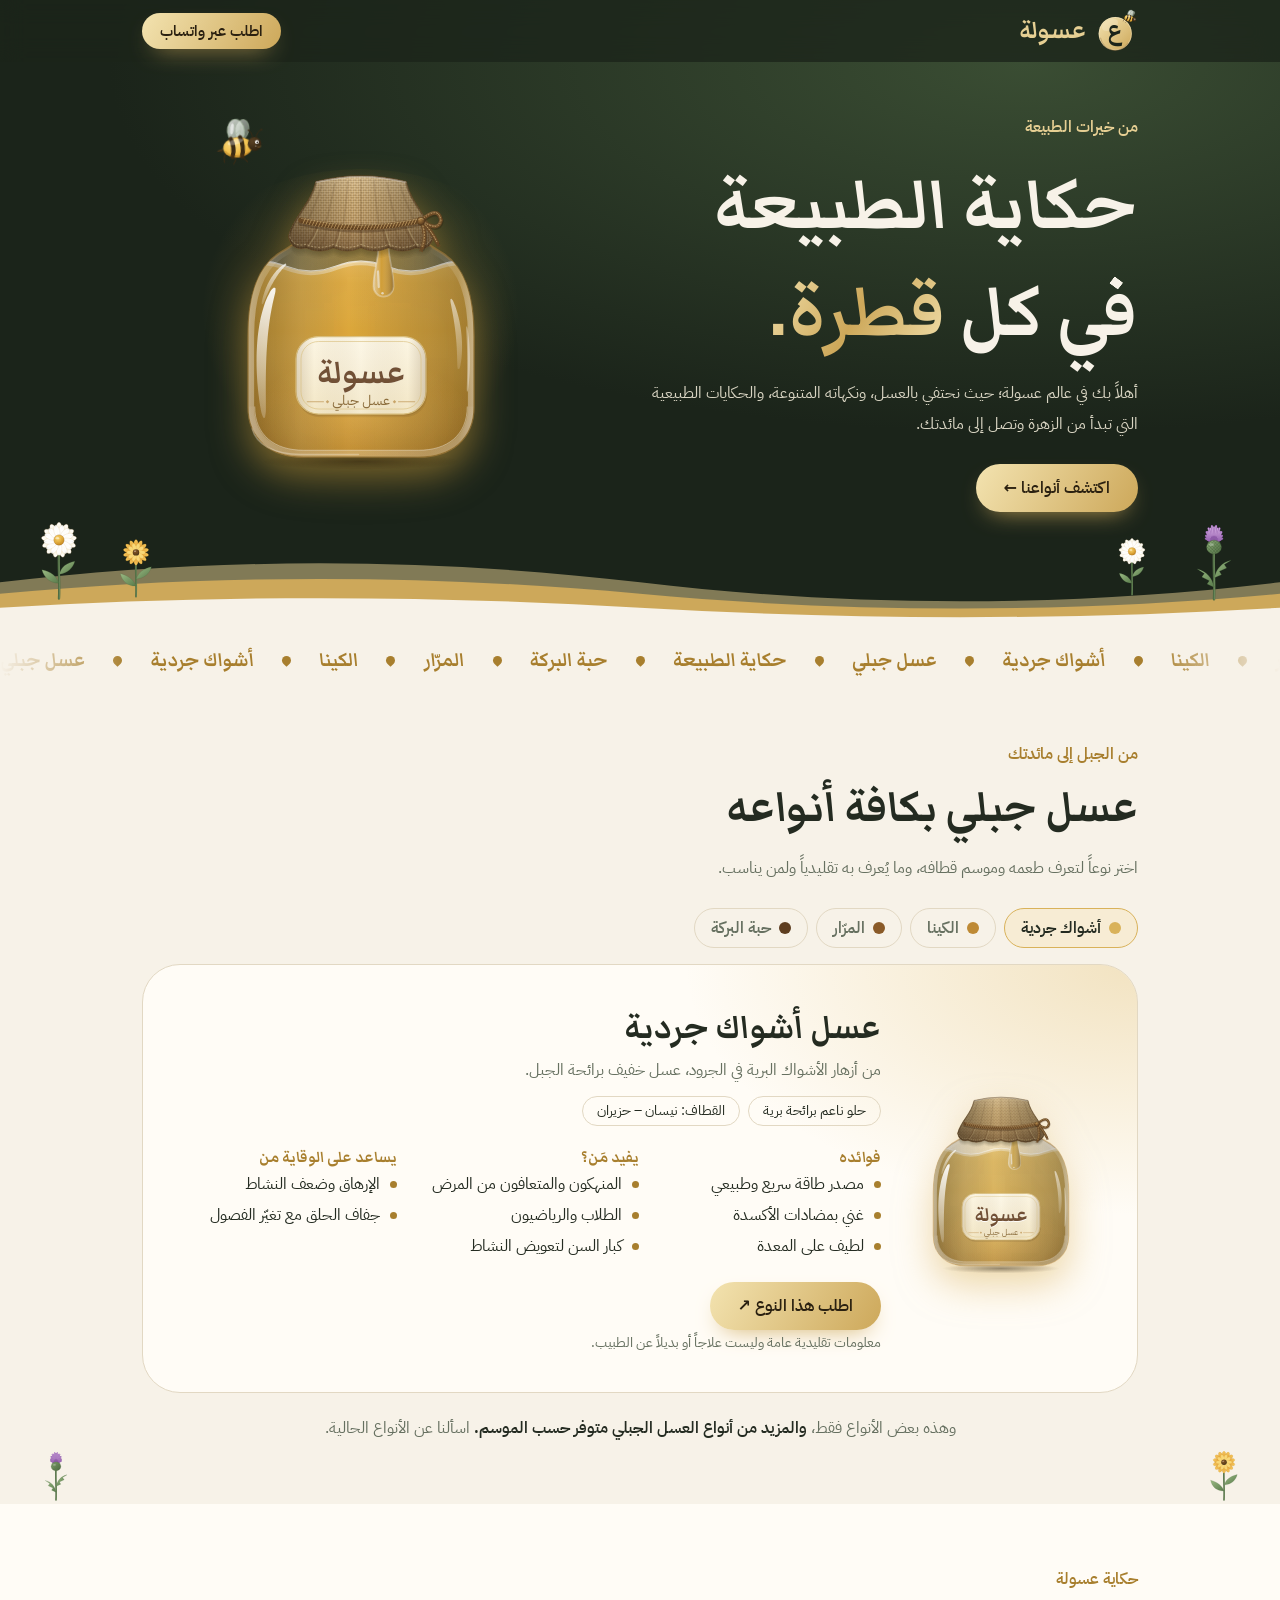
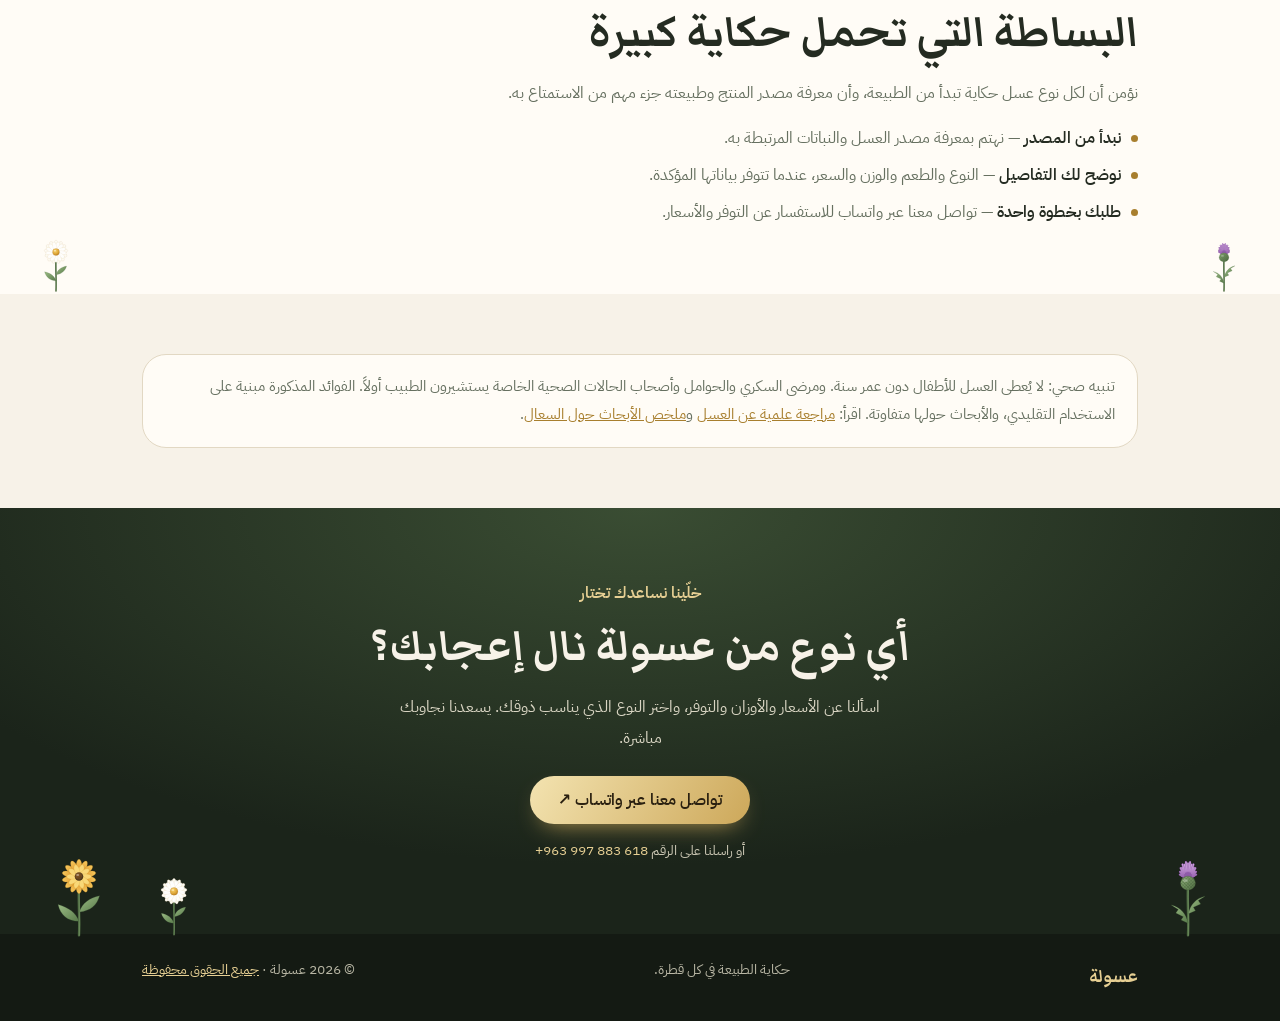
==== commit 8e5ba87a: "HD artwork (jar, bee, logo, icons, og), wildflowers, interactive bee" ====
--- a/docs/index.html
+++ b/docs/index.html
@@ -9,38 +9,18 @@
 <link rel="canonical" href="https://abedkhayyal97-design.github.io/asoula/">
 <meta property="og:type" content="website"><meta property="og:locale" content="ar_SY"><meta property="og:site_name" content="عسولة"><meta property="og:title" content="عسولة | عسل جبلي بكافة أنواعه"><meta property="og:description" content="عسولة: عسل جبلي بكافة أنواعه — أشواك جردية، كينا، مرّار، حبة البركة. تعرّف على طعم كل نوع وموسم قطافه واستخداماته التقليدية، واطلب عبر واتساب."><meta property="og:url" content="https://abedkhayyal97-design.github.io/asoula/"><meta property="og:image" content="https://abedkhayyal97-design.github.io/asoula/og.jpg"><meta property="og:image:width" content="1200"><meta property="og:image:height" content="630"><meta property="og:image:alt" content="مرطبان عسل عسولة – عسل جبلي">
 <meta name="twitter:card" content="summary_large_image"><meta name="twitter:title" content="عسولة | عسل جبلي بكافة أنواعه"><meta name="twitter:description" content="عسولة: عسل جبلي بكافة أنواعه — أشواك جردية، كينا، مرّار، حبة البركة. تعرّف على طعم كل نوع وموسم قطافه واستخداماته التقليدية، واطلب عبر واتساب."><meta name="twitter:image" content="https://abedkhayyal97-design.github.io/asoula/og.jpg">
-<link rel="icon" href="favicon.ico" sizes="any"><link rel="icon" href="favicon-32.png" sizes="32x32" type="image/png"><link rel="apple-touch-icon" href="apple-touch-icon.png"><link rel="manifest" href="site.webmanifest">
+<link rel="icon" href="favicon.svg" type="image/svg+xml"><link rel="icon" href="favicon.ico" sizes="any"><link rel="icon" href="favicon-32.png" sizes="32x32" type="image/png"><link rel="apple-touch-icon" href="apple-touch-icon.png"><link rel="manifest" href="site.webmanifest">
 <script type="application/ld+json">[{"@context":"https://schema.org","@type":"Organization","name":"عسولة","url":"https://abedkhayyal97-design.github.io/asoula/","slogan":"حكاية الطبيعة في كل قطرة.","telephone":"+963997883618","logo":"https://abedkhayyal97-design.github.io/asoula/icon-512.png","contactPoint":{"@type":"ContactPoint","telephone":"+963997883618","contactType":"sales","availableLanguage":"Arabic"}},{"@context":"https://schema.org","@type":"WebSite","name":"عسولة","url":"https://abedkhayyal97-design.github.io/asoula/","inLanguage":"ar"},{"@context":"https://schema.org","@type":"ItemList","name":"عسل جبلي بكافة أنواعه","itemListElement":[{"@type":"ListItem","position":1,"item":{"@type":"Product","name":"عسل أشواك جردية","description":"من أزهار الأشواك البرية في الجرود، عسل خفيف برائحة الجبل. الطعم: حلو ناعم برائحة برية. القطاف: نيسان – حزيران.","brand":{"@type":"Brand","name":"عسولة"}}},{"@type":"ListItem","position":2,"item":{"@type":"Product","name":"عسل الكينا","description":"عسل خريفي من أزهار الكينا، رائحته منعشة وقوامه متوسط. الطعم: منعش بنفحة منثول خفيفة. القطاف: تشرين الأول – كانون الأول.","brand":{"@type":"Brand","name":"عسولة"}}},{"@type":"ListItem","position":3,"item":{"@type":"Product","name":"عسل المرّار","description":"عسل داكن من نباتات برية مُرّة، مرارته لطيفة وقوامه كثيف. الطعم: مُرّ لطيف بحلاوة عميقة. القطاف: أيلول – تشرين الأول.","brand":{"@type":"Brand","name":"عسولة"}}},{"@type":"ListItem","position":4,"item":{"@type":"Product","name":"عسل حبة البركة","description":"عسل داكن بنكهة حبة البركة، من أقدم الوصفات الشعبية. الطعم: قوي بمرارة لطيفة. القطاف: على دفعات خاصة.","brand":{"@type":"Brand","name":"عسولة"}}}]}]</script>
 <link rel="preload" href="fonts/IBMPlexSansArabic-400-arabic.woff2" as="font" type="font/woff2" crossorigin>
 <link rel="preload" href="fonts/MarkaziText-700-arabic.woff2" as="font" type="font/woff2" crossorigin>
-<style>@font-face{font-family:IBM Plex Sans Arabic;font-style:normal;font-weight:400;font-display:swap;src:url(fonts/IBMPlexSansArabic-400-arabic.woff2) format("woff2");unicode-range:U+0600-06FF,U+0750-077F,U+0870-0891,U+0897-08E1,U+08E3-08FF,U+200C-200E,U+2010-2011,U+204F,U+2E41,U+FB50-FDFF,U+FE70-FE74,U+FE76-FEFC,U+102E0-102FB,U+10E60-10E7E,U+10EC2-10EC7,U+10EC9-10EEE,U+10EF0-10EFF,U+1EE00-1EE03,U+1EE05-1EE1F,U+1EE21-1EE22,U+1EE24,U+1EE27,U+1EE29-1EE32,U+1EE34-1EE37,U+1EE39,U+1EE3B,U+1EE42,U+1EE47,U+1EE49,U+1EE4B,U+1EE4D-1EE4F,U+1EE51-1EE52,U+1EE54,U+1EE57,U+1EE59,U+1EE5B,U+1EE5D,U+1EE5F,U+1EE61-1EE62,U+1EE64,U+1EE67-1EE6A,U+1EE6C-1EE72,U+1EE74-1EE77,U+1EE79-1EE7C,U+1EE7E,U+1EE80-1EE89,U+1EE8B-1EE9B,U+1EEA1-1EEA3,U+1EEA5-1EEA9,U+1EEAB-1EEBB,U+1EEF0-1EEF1}@font-face{font-family:IBM Plex Sans Arabic;font-style:normal;font-weight:400;font-display:swap;src:url(fonts/IBMPlexSansArabic-400-latin.woff2) format("woff2");unicode-range:U+0000-00FF,U+0131,U+0152-0153,U+02BB-02BC,U+02C6,U+02DA,U+02DC,U+0304,U+0308,U+0329,U+2000-206F,U+20AC,U+2122,U+2191,U+2193,U+2212,U+2215,U+FEFF,U+FFFD}@font-face{font-family:IBM Plex Sans Arabic;font-style:normal;font-weight:600;font-display:swap;src:url(fonts/IBMPlexSansArabic-600-arabic.woff2) format("woff2");unicode-range:U+0600-06FF,U+0750-077F,U+0870-0891,U+0897-08E1,U+08E3-08FF,U+200C-200E,U+2010-2011,U+204F,U+2E41,U+FB50-FDFF,U+FE70-FE74,U+FE76-FEFC,U+102E0-102FB,U+10E60-10E7E,U+10EC2-10EC7,U+10EC9-10EEE,U+10EF0-10EFF,U+1EE00-1EE03,U+1EE05-1EE1F,U+1EE21-1EE22,U+1EE24,U+1EE27,U+1EE29-1EE32,U+1EE34-1EE37,U+1EE39,U+1EE3B,U+1EE42,U+1EE47,U+1EE49,U+1EE4B,U+1EE4D-1EE4F,U+1EE51-1EE52,U+1EE54,U+1EE57,U+1EE59,U+1EE5B,U+1EE5D,U+1EE5F,U+1EE61-1EE62,U+1EE64,U+1EE67-1EE6A,U+1EE6C-1EE72,U+1EE74-1EE77,U+1EE79-1EE7C,U+1EE7E,U+1EE80-1EE89,U+1EE8B-1EE9B,U+1EEA1-1EEA3,U+1EEA5-1EEA9,U+1EEAB-1EEBB,U+1EEF0-1EEF1}@font-face{font-family:IBM Plex Sans Arabic;font-style:normal;font-weight:600;font-display:swap;src:url(fonts/IBMPlexSansArabic-600-latin.woff2) format("woff2");unicode-range:U+0000-00FF,U+0131,U+0152-0153,U+02BB-02BC,U+02C6,U+02DA,U+02DC,U+0304,U+0308,U+0329,U+2000-206F,U+20AC,U+2122,U+2191,U+2193,U+2212,U+2215,U+FEFF,U+FFFD}@font-face{font-family:Markazi Text;font-style:normal;font-weight:700;font-display:swap;src:url(fonts/MarkaziText-700-arabic.woff2) format("woff2");unicode-range:U+0600-06FF,U+0750-077F,U+0870-0891,U+0897-08E1,U+08E3-08FF,U+200C-200E,U+2010-2011,U+204F,U+2E41,U+FB50-FDFF,U+FE70-FE74,U+FE76-FEFC,U+102E0-102FB,U+10E60-10E7E,U+10EC2-10EC7,U+10EC9-10EEE,U+10EF0-10EFF,U+1EE00-1EE03,U+1EE05-1EE1F,U+1EE21-1EE22,U+1EE24,U+1EE27,U+1EE29-1EE32,U+1EE34-1EE37,U+1EE39,U+1EE3B,U+1EE42,U+1EE47,U+1EE49,U+1EE4B,U+1EE4D-1EE4F,U+1EE51-1EE52,U+1EE54,U+1EE57,U+1EE59,U+1EE5B,U+1EE5D,U+1EE5F,U+1EE61-1EE62,U+1EE64,U+1EE67-1EE6A,U+1EE6C-1EE72,U+1EE74-1EE77,U+1EE79-1EE7C,U+1EE7E,U+1EE80-1EE89,U+1EE8B-1EE9B,U+1EEA1-1EEA3,U+1EEA5-1EEA9,U+1EEAB-1EEBB,U+1EEF0-1EEF1}@font-face{font-family:Markazi Text;font-style:normal;font-weight:700;font-display:swap;src:url(fonts/MarkaziText-700-latin.woff2) format("woff2");unicode-range:U+0000-00FF,U+0131,U+0152-0153,U+02BB-02BC,U+02C6,U+02DA,U+02DC,U+0304,U+0308,U+0329,U+2000-206F,U+20AC,U+2122,U+2191,U+2193,U+2212,U+2215,U+FEFF,U+FFFD}:root{--bg:#F7F2E8;--pp:#FFFCF6;--ink:#242B21;--mu:#667060;--ln:#E2D8C3;--gd:#A87F2E;--fd:"Canela Arabic","Markazi Text",Georgia,serif;--fb:"Dahab Arabic ITF","IBM Plex Sans Arabic",system-ui,sans-serif}@media(prefers-color-scheme:dark){:root:not([data-theme=light]){--bg:#141A13;--pp:#1E271C;--ink:#EEE8D8;--mu:#A5AB98;--ln:#33402F;--gd:#D4AE5F}}:root[data-theme=dark]{--bg:#141A13;--pp:#1E271C;--ink:#EEE8D8;--mu:#A5AB98;--ln:#33402F;--gd:#D4AE5F}*{box-sizing:border-box;-webkit-tap-highlight-color:transparent}html{scroll-behavior:smooth;scroll-padding-top:calc(70px + env(safe-area-inset-top,0px))}body{margin:0;background:var(--bg);color:var(--ink);font:400 1.02rem/1.9 var(--fb);overflow-x:hidden}a{color:inherit;text-decoration:none}button{touch-action:manipulation;-webkit-user-select:none;user-select:none}:focus:not(:focus-visible){outline:none}:focus-visible{outline:2px solid var(--gd);outline-offset:3px}h1,h2,h3,.bd{font-family:var(--fd);font-weight:700;margin:0}.w{max-width:1040px;margin:auto;padding:0 22px}.hd{position:fixed;top:0;left:0;right:0;z-index:30;padding-top:env(safe-area-inset-top,0px);background:color-mix(in srgb,#1B241A 78%,transparent);backdrop-filter:blur(12px);-webkit-backdrop-filter:blur(12px);color:#f7f2e8}.hd :focus-visible{outline-color:#e6cf93}.hi{display:flex;justify-content:space-between;align-items:center;height:62px}.bd{display:flex;align-items:center;gap:10px;font-size:1.9rem;color:#e6cf93}.lg{width:42px;height:42px}.btn{display:inline-block;border:0;border-radius:999px;padding:12px 28px;font:600 1rem var(--fb);background:linear-gradient(120deg,#f3e3b0,#cda85a);color:#2a2010;box-shadow:0 10px 24px -12px #cda85a;transition:transform .3s;cursor:pointer;touch-action:manipulation}.btn:hover{transform:translateY(-2px)}.sm{padding:7px 18px;font-size:.92rem}.hero{position:relative;color:#f7f2e8;background:radial-gradient(110% 90% at 80% 10%,#3a4d33,#1b241a 65%);padding:calc(112px + env(safe-area-inset-top,0px)) 0 120px}.hg{display:grid;grid-template-columns:1.1fr .9fr;gap:24px;align-items:center}h1{font-size:clamp(3rem,8vw,5.6rem);line-height:1.2;margin:10px 0}h1 b{background:linear-gradient(120deg,#f3e3b0,#cda85a,#f3e3b0);-webkit-background-clip:text;background-clip:text;color:transparent}.hero p{color:#d9d5c3;max-width:30em;margin:0 0 24px}.ar{position:relative}.ar:before{content:"";position:absolute;inset:6%;border-radius:50%;background:radial-gradient(circle,#E0A93B55,transparent 66%)}.jar{--c:#D9B25A;position:relative;width:150px;height:auto;filter:drop-shadow(0 18px 18px color-mix(in srgb,var(--c) 50%,transparent))}.hero .jar{--c:#E0A93B;display:block;width:min(72%,250px);margin:auto;animation:fl 7s ease-in-out infinite}@keyframes fl{50%{transform:translateY(-12px) rotate(1.5deg)}}.wv{animation:wv 3.2s linear infinite}@keyframes wv{to{transform:translate(80px)}}.bb{fill:#fff;opacity:0;animation:bb 7s linear infinite}@keyframes bb{15%{opacity:.5}to{transform:translateY(-110px);opacity:0}}.dr{transform-box:fill-box;transform-origin:50% 0;animation:dr 5s ease-in-out infinite}@keyframes dr{50%{transform:scaleY(1.2)}}.liq{position:absolute;left:0;right:0;bottom:-1px;height:76px;overflow:hidden;direction:ltr}.liq svg{position:absolute;left:0;bottom:0;width:200%}.l1{height:100%;fill:#e6cf93;opacity:.5;animation:sl 17s linear infinite reverse}.l2{height:78%;fill:#cda85a;animation:sl 12s linear infinite}.l3{height:50%;fill:var(--bg);animation:sl 23s linear infinite}@keyframes sl{to{transform:translate(-50%)}}.band{direction:ltr;overflow:hidden;padding:14px 0 4px;color:var(--gd);font:700 1.5rem var(--fd);-webkit-mask-image:linear-gradient(90deg,transparent,#000 10%,#000 90%,transparent);mask-image:linear-gradient(90deg,transparent,#000 10%,#000 90%,transparent)}.tr{display:flex;width:max-content;animation:mq 30s linear infinite}.tr span{display:flex;align-items:center;white-space:nowrap}.tr span:after{content:"";width:9px;height:9px;margin:0 28px;background:var(--gd);border-radius:50% 50% 50% 0;transform:rotate(-45deg)}@keyframes mq{to{transform:translate(-50%)}}.sec{padding:60px 0}.k{color:var(--gd);font-weight:600}.mu{color:var(--mu)}h2{font-size:clamp(2.2rem,5vw,3.4rem);line-height:1.35;margin:2px 0 8px}.tabs{display:flex;flex-wrap:wrap;gap:8px;margin:24px 0 16px}.tabs button{display:flex;align-items:center;gap:8px;background:none;border:1px solid var(--ln);border-radius:999px;padding:7px 16px;font:600 1rem var(--fb);color:var(--mu);cursor:pointer;transition:.3s}.tabs i{width:12px;height:12px;border-radius:50%;background:var(--c)}.tabs [aria-selected=true]{color:var(--ink);border-color:var(--c);background:color-mix(in srgb,var(--c) 22%,var(--pp))}.stage{position:relative;overflow:hidden;border:1px solid var(--ln);border-radius:38px;background:var(--pp);padding:28px 22px;display:grid;gap:20px}.stage:before{content:"";position:absolute;inset:0;background:radial-gradient(70% 90% at 100% 0,color-mix(in srgb,var(--c) 34%,transparent),transparent 65%)}.stage>*{position:relative}.stage .jar{margin:auto}.stage h3{font-size:2.6rem;line-height:1.3}.stage p{margin:0}.ch{display:flex;flex-wrap:wrap;gap:8px;margin-top:10px}.ch b{font-weight:400;font-size:.9rem;border:1px solid var(--ln);border-radius:999px;padding:0 14px}.cols{display:grid;gap:14px;margin:20px 0}.col h4{margin:0;color:var(--gd);font:700 1.2rem var(--fd)}.col ul{list-style:none;margin:0;padding:0}.col li:before,.pt:before{content:"";display:inline-block;width:7px;height:7px;border-radius:50%;background:var(--gd);margin-inline-end:10px;vertical-align:middle}.nt{font-size:.85rem;color:var(--mu);margin:12px 0 0}.fade{animation:in .5s ease}@keyframes in{0%{opacity:0;transform:translateY(8px)}}.pts{list-style:none;padding:0;margin:14px 0 0}.pts li{margin-bottom:6px}.pts small{color:var(--mu);font-size:1rem}.bx{border:1px solid var(--ln);border-radius:24px;padding:18px 22px;background:var(--pp);color:var(--mu);font-size:.92rem;margin:0}.bx a{color:var(--gd);text-decoration:underline}.cta{background:radial-gradient(90% 120% at 50% 0,#3a4d33,#1b241a 70%);color:#f7f2e8;text-align:center;padding:70px 22px}.cta p{max-width:520px;margin:0 auto 22px;color:#d9d5c3}.cta small{display:block;margin-top:14px;color:#c9c5b2}.cta small span{direction:ltr;unicode-bidi:embed;color:#e6cf93}footer{background:#141a13;color:#b9b7a5;padding:22px 0 calc(22px + env(safe-area-inset-bottom,0px));font-size:.9rem}.fi{display:flex;justify-content:space-between;gap:10px;flex-wrap:wrap}.fi .bd{font-size:1.4rem}.fb{background:none;border:0;color:#e6cf93;font:inherit;text-decoration:underline;cursor:pointer;padding:0}dialog{border:1px solid var(--ln);border-radius:28px;background:var(--pp);color:var(--ink);padding:28px;text-align:center;max-width:340px}dialog::backdrop{background:#0008}dialog p{margin:0 0 14px}#bee{position:fixed;top:0;left:0;width:48px;height:48px;pointer-events:none;z-index:40}#bee svg{width:100%;height:100%;overflow:visible}.wg{transform-origin:28px 22px;animation:wf .09s infinite alternate}@keyframes wf{0%{transform:rotate(-18deg)}to{transform:rotate(14deg) scaleY(.7)}}@media(min-width:760px){.stage{grid-template-columns:200px 1fr;padding:36px}.cols{grid-template-columns:repeat(3,1fr);gap:24px}}@media(max-width:800px){.hg{grid-template-columns:1fr;text-align:center;gap:0}.hero p{margin-inline:auto}.ar{order:-1}}@media(prefers-reduced-motion:reduce){*{animation:none!important;transition:none!important;scroll-behavior:auto!important}}
+<style>@font-face{font-family:IBM Plex Sans Arabic;font-style:normal;font-weight:400;font-display:swap;src:url(fonts/IBMPlexSansArabic-400-arabic.woff2) format("woff2");unicode-range:U+0600-06FF,U+0750-077F,U+0870-0891,U+0897-08E1,U+08E3-08FF,U+200C-200E,U+2010-2011,U+204F,U+2E41,U+FB50-FDFF,U+FE70-FE74,U+FE76-FEFC,U+102E0-102FB,U+10E60-10E7E,U+10EC2-10EC7,U+10EC9-10EEE,U+10EF0-10EFF,U+1EE00-1EE03,U+1EE05-1EE1F,U+1EE21-1EE22,U+1EE24,U+1EE27,U+1EE29-1EE32,U+1EE34-1EE37,U+1EE39,U+1EE3B,U+1EE42,U+1EE47,U+1EE49,U+1EE4B,U+1EE4D-1EE4F,U+1EE51-1EE52,U+1EE54,U+1EE57,U+1EE59,U+1EE5B,U+1EE5D,U+1EE5F,U+1EE61-1EE62,U+1EE64,U+1EE67-1EE6A,U+1EE6C-1EE72,U+1EE74-1EE77,U+1EE79-1EE7C,U+1EE7E,U+1EE80-1EE89,U+1EE8B-1EE9B,U+1EEA1-1EEA3,U+1EEA5-1EEA9,U+1EEAB-1EEBB,U+1EEF0-1EEF1}@font-face{font-family:IBM Plex Sans Arabic;font-style:normal;font-weight:400;font-display:swap;src:url(fonts/IBMPlexSansArabic-400-latin.woff2) format("woff2");unicode-range:U+0000-00FF,U+0131,U+0152-0153,U+02BB-02BC,U+02C6,U+02DA,U+02DC,U+0304,U+0308,U+0329,U+2000-206F,U+20AC,U+2122,U+2191,U+2193,U+2212,U+2215,U+FEFF,U+FFFD}@font-face{font-family:IBM Plex Sans Arabic;font-style:normal;font-weight:600;font-display:swap;src:url(fonts/IBMPlexSansArabic-600-arabic.woff2) format("woff2");unicode-range:U+0600-06FF,U+0750-077F,U+0870-0891,U+0897-08E1,U+08E3-08FF,U+200C-200E,U+2010-2011,U+204F,U+2E41,U+FB50-FDFF,U+FE70-FE74,U+FE76-FEFC,U+102E0-102FB,U+10E60-10E7E,U+10EC2-10EC7,U+10EC9-10EEE,U+10EF0-10EFF,U+1EE00-1EE03,U+1EE05-1EE1F,U+1EE21-1EE22,U+1EE24,U+1EE27,U+1EE29-1EE32,U+1EE34-1EE37,U+1EE39,U+1EE3B,U+1EE42,U+1EE47,U+1EE49,U+1EE4B,U+1EE4D-1EE4F,U+1EE51-1EE52,U+1EE54,U+1EE57,U+1EE59,U+1EE5B,U+1EE5D,U+1EE5F,U+1EE61-1EE62,U+1EE64,U+1EE67-1EE6A,U+1EE6C-1EE72,U+1EE74-1EE77,U+1EE79-1EE7C,U+1EE7E,U+1EE80-1EE89,U+1EE8B-1EE9B,U+1EEA1-1EEA3,U+1EEA5-1EEA9,U+1EEAB-1EEBB,U+1EEF0-1EEF1}@font-face{font-family:IBM Plex Sans Arabic;font-style:normal;font-weight:600;font-display:swap;src:url(fonts/IBMPlexSansArabic-600-latin.woff2) format("woff2");unicode-range:U+0000-00FF,U+0131,U+0152-0153,U+02BB-02BC,U+02C6,U+02DA,U+02DC,U+0304,U+0308,U+0329,U+2000-206F,U+20AC,U+2122,U+2191,U+2193,U+2212,U+2215,U+FEFF,U+FFFD}@font-face{font-family:Markazi Text;font-style:normal;font-weight:700;font-display:swap;src:url(fonts/MarkaziText-700-arabic.woff2) format("woff2");unicode-range:U+0600-06FF,U+0750-077F,U+0870-0891,U+0897-08E1,U+08E3-08FF,U+200C-200E,U+2010-2011,U+204F,U+2E41,U+FB50-FDFF,U+FE70-FE74,U+FE76-FEFC,U+102E0-102FB,U+10E60-10E7E,U+10EC2-10EC7,U+10EC9-10EEE,U+10EF0-10EFF,U+1EE00-1EE03,U+1EE05-1EE1F,U+1EE21-1EE22,U+1EE24,U+1EE27,U+1EE29-1EE32,U+1EE34-1EE37,U+1EE39,U+1EE3B,U+1EE42,U+1EE47,U+1EE49,U+1EE4B,U+1EE4D-1EE4F,U+1EE51-1EE52,U+1EE54,U+1EE57,U+1EE59,U+1EE5B,U+1EE5D,U+1EE5F,U+1EE61-1EE62,U+1EE64,U+1EE67-1EE6A,U+1EE6C-1EE72,U+1EE74-1EE77,U+1EE79-1EE7C,U+1EE7E,U+1EE80-1EE89,U+1EE8B-1EE9B,U+1EEA1-1EEA3,U+1EEA5-1EEA9,U+1EEAB-1EEBB,U+1EEF0-1EEF1}@font-face{font-family:Markazi Text;font-style:normal;font-weight:700;font-display:swap;src:url(fonts/MarkaziText-700-latin.woff2) format("woff2");unicode-range:U+0000-00FF,U+0131,U+0152-0153,U+02BB-02BC,U+02C6,U+02DA,U+02DC,U+0304,U+0308,U+0329,U+2000-206F,U+20AC,U+2122,U+2191,U+2193,U+2212,U+2215,U+FEFF,U+FFFD}:root{--bg:#F7F2E8;--pp:#FFFCF6;--ink:#242B21;--mu:#667060;--ln:#E2D8C3;--gd:#A87F2E;--fd:"Canela Arabic","Markazi Text",Georgia,serif;--fb:"Dahab Arabic ITF","IBM Plex Sans Arabic",system-ui,sans-serif}@media(prefers-color-scheme:dark){:root:not([data-theme=light]){--bg:#141A13;--pp:#1E271C;--ink:#EEE8D8;--mu:#A5AB98;--ln:#33402F;--gd:#D4AE5F}}:root[data-theme=dark]{--bg:#141A13;--pp:#1E271C;--ink:#EEE8D8;--mu:#A5AB98;--ln:#33402F;--gd:#D4AE5F}*{box-sizing:border-box;-webkit-tap-highlight-color:transparent}html{scroll-behavior:smooth;scroll-padding-top:calc(70px + env(safe-area-inset-top,0px))}body{margin:0;background:var(--bg);color:var(--ink);font:400 1.02rem/1.9 var(--fb);overflow-x:hidden}a{color:inherit;text-decoration:none}button{touch-action:manipulation;-webkit-user-select:none;user-select:none}:focus:not(:focus-visible){outline:none}:focus-visible{outline:2px solid var(--gd);outline-offset:3px}h1,h2,h3,.bd{font-family:var(--fd);font-weight:700;margin:0}.w{max-width:1040px;margin:auto;padding:0 22px}.hd{position:fixed;top:0;left:0;right:0;z-index:30;padding-top:env(safe-area-inset-top,0px);background:color-mix(in srgb,#1B241A 78%,transparent);backdrop-filter:blur(12px);-webkit-backdrop-filter:blur(12px);color:#f7f2e8}.hd :focus-visible{outline-color:#e6cf93}.hi{display:flex;justify-content:space-between;align-items:center;height:62px}.bd{display:flex;align-items:center;gap:10px;font-size:1.9rem;color:#e6cf93}.lg{width:42px;height:42px}.btn{display:inline-block;border:0;border-radius:999px;padding:12px 28px;font:600 1rem var(--fb);background:linear-gradient(120deg,#f3e3b0,#cda85a);color:#2a2010;box-shadow:0 10px 24px -12px #cda85a;transition:transform .3s;cursor:pointer;touch-action:manipulation}.btn:hover{transform:translateY(-2px)}.sm{padding:7px 18px;font-size:.92rem}.hero{position:relative;color:#f7f2e8;background:radial-gradient(110% 90% at 80% 10%,#3a4d33,#1b241a 65%);padding:calc(112px + env(safe-area-inset-top,0px)) 0 120px}.hg{display:grid;grid-template-columns:1.1fr .9fr;gap:24px;align-items:center}h1{font-size:clamp(3rem,8vw,5.6rem);line-height:1.2;margin:10px 0}h1 b{background:linear-gradient(120deg,#f3e3b0,#cda85a,#f3e3b0);-webkit-background-clip:text;background-clip:text;color:transparent}.hero p{color:#d9d5c3;max-width:30em;margin:0 0 24px}.ar{position:relative}.ar:before{content:"";position:absolute;inset:6%;border-radius:50%;background:radial-gradient(circle,#E0A93B55,transparent 66%)}.jar{--c:#D9B25A;position:relative;width:150px;height:auto;filter:drop-shadow(0 18px 18px color-mix(in srgb,var(--c) 50%,transparent))}.hero .jar{--c:#E0A93B;display:block;width:min(72%,250px);margin:auto;animation:fl 7s ease-in-out infinite}@keyframes fl{50%{transform:translateY(-12px) rotate(1.5deg)}}.wv{animation:wv 3.2s linear infinite}@keyframes wv{to{transform:translate(80px)}}.bb{fill:#fff;opacity:0;animation:bb 7s linear infinite}@keyframes bb{15%{opacity:.5}to{transform:translateY(-110px);opacity:0}}.dr{transform-box:fill-box;transform-origin:50% 0;animation:dr 5s ease-in-out infinite}@keyframes dr{50%{transform:scaleY(1.2)}}.liq{position:absolute;left:0;right:0;bottom:-1px;height:76px;overflow:hidden;direction:ltr}.liq svg{position:absolute;left:0;bottom:0;width:200%}.l1{height:100%;fill:#e6cf93;opacity:.5;animation:sl 17s linear infinite reverse}.l2{height:78%;fill:#cda85a;animation:sl 12s linear infinite}.l3{height:50%;fill:var(--bg);animation:sl 23s linear infinite}@keyframes sl{to{transform:translate(-50%)}}.band{direction:ltr;overflow:hidden;padding:14px 0 4px;color:var(--gd);font:700 1.5rem var(--fd);-webkit-mask-image:linear-gradient(90deg,transparent,#000 10%,#000 90%,transparent);mask-image:linear-gradient(90deg,transparent,#000 10%,#000 90%,transparent)}.tr{display:flex;width:max-content;animation:mq 30s linear infinite}.tr span{display:flex;align-items:center;white-space:nowrap}.tr span:after{content:"";width:9px;height:9px;margin:0 28px;background:var(--gd);border-radius:50% 50% 50% 0;transform:rotate(-45deg)}@keyframes mq{to{transform:translate(-50%)}}.sec{padding:60px 0}.k{color:var(--gd);font-weight:600}.mu{color:var(--mu)}h2{font-size:clamp(2.2rem,5vw,3.4rem);line-height:1.35;margin:2px 0 8px}.tabs{display:flex;flex-wrap:wrap;gap:8px;margin:24px 0 16px}.tabs button{display:flex;align-items:center;gap:8px;background:none;border:1px solid var(--ln);border-radius:999px;padding:7px 16px;font:600 1rem var(--fb);color:var(--mu);cursor:pointer;transition:.3s}.tabs i{width:12px;height:12px;border-radius:50%;background:var(--c)}.tabs [aria-selected=true]{color:var(--ink);border-color:var(--c);background:color-mix(in srgb,var(--c) 22%,var(--pp))}.stage{position:relative;overflow:hidden;border:1px solid var(--ln);border-radius:38px;background:var(--pp);padding:28px 22px;display:grid;gap:20px}.stage:before{content:"";position:absolute;inset:0;background:radial-gradient(70% 90% at 100% 0,color-mix(in srgb,var(--c) 34%,transparent),transparent 65%)}.stage>*{position:relative}.stage .jar{margin:auto}.stage h3{font-size:2.6rem;line-height:1.3}.stage p{margin:0}.ch{display:flex;flex-wrap:wrap;gap:8px;margin-top:10px}.ch b{font-weight:400;font-size:.9rem;border:1px solid var(--ln);border-radius:999px;padding:0 14px}.cols{display:grid;gap:14px;margin:20px 0}.col h4{margin:0;color:var(--gd);font:700 1.2rem var(--fd)}.col ul{list-style:none;margin:0;padding:0}.col li:before,.pt:before{content:"";display:inline-block;width:7px;height:7px;border-radius:50%;background:var(--gd);margin-inline-end:10px;vertical-align:middle}.nt{font-size:.85rem;color:var(--mu);margin:12px 0 0}.fade{animation:in .5s ease}@keyframes in{0%{opacity:0;transform:translateY(8px)}}.pts{list-style:none;padding:0;margin:14px 0 0}.pts li{margin-bottom:6px}.pts small{color:var(--mu);font-size:1rem}.bx{border:1px solid var(--ln);border-radius:24px;padding:18px 22px;background:var(--pp);color:var(--mu);font-size:.92rem;margin:0}.bx a{color:var(--gd);text-decoration:underline}.cta{background:radial-gradient(90% 120% at 50% 0,#3a4d33,#1b241a 70%);color:#f7f2e8;text-align:center;padding:70px 22px}.cta p{max-width:520px;margin:0 auto 22px;color:#d9d5c3}.cta small{display:block;margin-top:14px;color:#c9c5b2}.cta small span{direction:ltr;unicode-bidi:embed;color:#e6cf93}footer{background:#141a13;color:#b9b7a5;padding:22px 0 calc(22px + env(safe-area-inset-bottom,0px));font-size:.9rem}.fi{display:flex;justify-content:space-between;gap:10px;flex-wrap:wrap}.fi .bd{font-size:1.4rem}.fb{background:none;border:0;color:#e6cf93;font:inherit;text-decoration:underline;cursor:pointer;padding:0}dialog{border:1px solid var(--ln);border-radius:28px;background:var(--pp);color:var(--ink);padding:28px;text-align:center;max-width:340px}dialog::backdrop{background:#0008}dialog p{margin:0 0 14px}#bee{position:fixed;top:0;left:0;width:48px;height:48px;pointer-events:none;z-index:40}#bee svg{width:100%;height:100%;overflow:visible}.wg{transform-origin:28px 22px;animation:wf .09s infinite alternate}@keyframes wf{0%{transform:rotate(-18deg)}to{transform:rotate(14deg) scaleY(.7)}}@media(min-width:760px){.stage{grid-template-columns:200px 1fr;padding:36px}.cols{grid-template-columns:repeat(3,1fr);gap:24px}}@media(max-width:800px){.hg{grid-template-columns:1fr;text-align:center;gap:0}.hero p{margin-inline:auto}.ar{order:-1}}@media(prefers-reduced-motion:reduce){*{animation:none!important;transition:none!important;scroll-behavior:auto!important}}.sec,.cta{position:relative}.fw{position:absolute;bottom:var(--b,0);width:var(--w,44px);height:auto;aspect-ratio:60/84;pointer-events:none;z-index:1;overflow:visible;transform-origin:50% 100%;animation:sw 5.5s ease-in-out var(--d,0s) infinite alternate}@keyframes sw{0%{transform:rotate(-2.2deg)}to{transform:rotate(2.2deg)}}#bee{pointer-events:auto;cursor:grab;touch-action:none;-webkit-tap-highlight-color:transparent;border-radius:50%}#bee:after{content:"";position:absolute;inset:-12px}#bee:focus-visible{outline:2px solid #E6CF93;outline-offset:6px;box-shadow:0 0 0 8px #1b241a99}#bee.pr .wg{animation-duration:1.5s}#bee.ct{cursor:grabbing}#bee.ct .wg{animation-duration:.04s}#bbl{position:fixed;top:0;left:0;z-index:45;box-sizing:border-box;width:max-content;max-width:min(272px,calc(100vw - 16px));padding:11px 16px;border-radius:20px;background:var(--pp);color:var(--ink);border:1.5px solid var(--gd);box-shadow:0 14px 30px -14px #0009;font:600 .95rem/1.75 var(--fb);text-align:center;direction:rtl;opacity:0;pointer-events:none;transition:opacity .25s}#bbl.on{opacity:1;pointer-events:auto}#bbl:after{content:"";position:absolute;left:var(--tx,50%);bottom:-7.5px;width:12px;height:12px;background:var(--pp);border:solid var(--gd);border-width:0 1.5px 1.5px 0;transform:translate(-50%) rotate(45deg)}#bbl.bl:after{bottom:auto;top:-7.5px;border-width:1.5px 0 0 1.5px}#bbl .bc{display:block;margin-top:6px;color:var(--gd);font-weight:700;text-decoration:underline;text-underline-offset:3px}.jar,.lg,#bee svg,.fw{shape-rendering:geometricPrecision;text-rendering:geometricPrecision}.band{text-rendering:geometricPrecision}
 </style>
 </head>
 <body>
-<svg width="0" height="0" style="position:absolute" aria-hidden="true"><defs>
-<linearGradient id="sh" x2="1"><stop stop-opacity=".35"/><stop offset=".45" stop-opacity="0"/><stop offset="1" stop-opacity=".3"/></linearGradient>
-<linearGradient id="gg" x2="1" y2="1"><stop stop-color="#F3E3B0"/><stop offset="1" stop-color="#CDA85A"/></linearGradient>
-<pattern id="bl" width="4" height="4" patternUnits="userSpaceOnUse"><path d="M0 1H4M0 3H4" stroke="#6B4A26" stroke-opacity=".35" stroke-width=".8"/><path d="M1 0V4M3 0V4" stroke="#fff" stroke-opacity=".2" stroke-width=".8"/></pattern>
-<path id="wp" d="M0 30C100 0 200 0 300 30C400 60 500 60 600 30C700 0 800 0 900 30C1000 60 1100 60 1200 30V90H0Z"/>
-<path id="bp" d="M60 56H140C140 70 150 74 166 84C184 96 190 120 190 150V206C190 232 172 246 146 246H54C28 246 10 232 10 206V150C10 120 16 96 34 84C50 74 60 70 60 56Z"/>
-<path id="sk" d="M64 26Q100 17 136 26C140 44 154 54 158 70Q155 82 144 79Q133 84 122 79Q111 84 100 79Q89 84 78 79Q67 84 56 79Q45 82 42 70C46 54 60 44 64 26Z"/>
-<clipPath id="jc"><use href="#bp"/></clipPath>
-<g id="jb"><use href="#bp" fill="#fff" fill-opacity=".22" stroke="#B98A43" stroke-opacity=".5" stroke-width="2"/></g>
-<g id="jf"><g clip-path="url(#jc)"><rect y="50" width="200" height="210" fill="url(#sh)"/></g>
-<path d="M30 112C20 134 18 172 22 214" stroke="#fff" stroke-opacity=".5" stroke-width="7" stroke-linecap="round" fill="none"/>
-<path d="M172 120c6 18 8 38 6 56" stroke="#fff" stroke-opacity=".3" stroke-width="4" stroke-linecap="round" fill="none"/>
-<rect x="48" y="150" width="104" height="62" rx="18" fill="#F8F0D9" stroke="#D9BE7C"/>
-<text x="100" y="187" text-anchor="middle" font-size="32" font-weight="700" fill="#715035" style="font-family:'Canela Arabic','Markazi Text',serif">عسولة</text>
-<text x="100" y="205" text-anchor="middle" font-size="11" fill="#8A6B3A" style="font-family:'Dahab Arabic ITF','IBM Plex Sans Arabic',sans-serif">عسل جبلي</text>
-<use href="#sk" fill="#C9A56A" stroke="#6B4A26" stroke-opacity=".6"/><use href="#sk" fill="url(#bl)"/><use href="#sk" fill="url(#sh)"/>
-<path d="M52 57Q100 68 148 57" stroke="#6B4A26" stroke-width="4.5" fill="none" stroke-linecap="round"/><path d="M52 57Q100 68 148 57" stroke="#C9A56A" stroke-width="1.6" stroke-dasharray="3 3" fill="none"/>
-<path d="M148 57q14-12 16 0q-2 10-16 0M148 57q5 12 1 22M148 57q9 9 13 18" fill="none" stroke="#6B4A26" stroke-width="3" stroke-linecap="round"/></g>
-</defs></svg>
-
-<div id="bee" aria-hidden="true"><svg viewBox="0 0 56 56"><ellipse class="wg" cx="26" cy="12" rx="10" ry="14" fill="#fff" fill-opacity=".75" stroke="#9DB095"/><ellipse cx="26" cy="31" rx="17" ry="12" fill="#F2C14E"/><path d="M19 20.5Q23 31 19 41.5M30 19.5Q34 31 30 42" stroke="#3A2A14" stroke-width="5" fill="none" stroke-linecap="round"/><circle cx="46" cy="29" r="8" fill="#3A2A14"/><circle cx="49" cy="27" r="2.2" fill="#fff"/><path d="M8 31L1 33L8 35Z" fill="#3A2A14"/></svg></div>
+<svg width="0" height="0" style="position:absolute" aria-hidden="true"><defs><linearGradient id="sh" x2="1"><stop stop-opacity=".35"/><stop offset=".45" stop-opacity="0"/><stop offset="1" stop-opacity=".3"/></linearGradient><linearGradient id="gg" x2="1" y2="1"><stop stop-color="#F3E3B0"/><stop offset="1" stop-color="#CDA85A"/></linearGradient><pattern id="bl" width="4" height="4" patternUnits="userSpaceOnUse"><path d="M0 1H4M0 3H4" stroke="#6B4A26" stroke-opacity=".38" stroke-width=".8"/><path d="M1 0V4M3 0V4" stroke="#fff" stroke-opacity=".22" stroke-width=".8"/><path d="M0 0H2V2H0ZM2 2H4V4H2Z" fill="#fff" fill-opacity=".035"/><path d="M2 0H4V2H2ZM0 2H2V4H0Z" fill="#3A2A14" fill-opacity=".07"/></pattern><path id="wp" d="M0 30C100 0 200 0 300 30C400 60 500 60 600 30C700 0 800 0 900 30C1000 60 1100 60 1200 30V90H0Z"/><path id="bp" d="M60 56H140C140 70 150 74 166 84C184 96 190 120 190 150V206C190 232 172 246 146 246H54C28 246 10 232 10 206V150C10 120 16 96 34 84C50 74 60 70 60 56Z"/><path id="sk" d="M64 26Q100 17 136 26C140 44 154 54 158 70Q155 82 144 79Q133 84 122 79Q111 84 100 79Q89 84 78 79Q67 84 56 79Q45 82 42 70C46 54 60 44 64 26Z"/><clipPath id="jc"><use href="#bp"/></clipPath><clipPath id="kc"><use href="#sk"/></clipPath><clipPath id="lc"><rect x="48" y="150" width="104" height="62" rx="18"/></clipPath><linearGradient id="gb" x2="1"><stop stop-color="#fff" stop-opacity=".36"/><stop offset=".09" stop-color="#fff" stop-opacity=".2"/><stop offset=".5" stop-color="#fff" stop-opacity=".1"/><stop offset=".91" stop-color="#fff" stop-opacity=".2"/><stop offset="1" stop-color="#fff" stop-opacity=".34"/></linearGradient><radialGradient id="cs"><stop stop-color="#1B1208" stop-opacity=".42"/><stop offset=".6" stop-color="#1B1208" stop-opacity=".16"/><stop offset="1" stop-color="#1B1208" stop-opacity="0"/></radialGradient><linearGradient id="gw" x2="1"><stop stop-color="#fff" stop-opacity=".4"/><stop offset=".07" stop-color="#fff" stop-opacity=".2"/><stop offset=".2" stop-color="#fff" stop-opacity="0"/><stop offset=".8" stop-color="#fff" stop-opacity="0"/><stop offset=".93" stop-color="#fff" stop-opacity=".14"/><stop offset="1" stop-color="#fff" stop-opacity=".42"/></linearGradient><linearGradient id="gt" x2="0" y2="1"><stop stop-color="#fff" stop-opacity=".05"/><stop offset="1" stop-color="#fff" stop-opacity=".24"/></linearGradient><linearGradient id="hv" x2="0" y2="1"><stop stop-color="#FFE9B0" stop-opacity=".24"/><stop offset=".1" stop-color="#FFE9B0" stop-opacity=".08"/><stop offset=".32" stop-color="#fff" stop-opacity="0"/><stop offset=".6" stop-color="#7A4208" stop-opacity=".1"/><stop offset="1" stop-color="#6B3A06" stop-opacity=".34"/></linearGradient><linearGradient id="hs" x2="1"><stop stop-color="#FFE2A0" stop-opacity="0"/><stop offset=".26" stop-color="#FFE2A0" stop-opacity=".12"/><stop offset=".42" stop-color="#FFE2A0" stop-opacity="0"/><stop offset=".78" stop-color="#FFE2A0" stop-opacity=".05"/><stop offset="1" stop-color="#FFE2A0" stop-opacity="0"/></linearGradient><radialGradient id="hg" cx=".5" cy=".5" r=".5"><stop stop-color="#FFD98A" stop-opacity=".26"/><stop offset="1" stop-color="#FFD98A" stop-opacity="0"/></radialGradient><linearGradient id="hl" x2="0" y2="1"><stop stop-color="#fff" stop-opacity=".92"/><stop offset=".6" stop-color="#fff" stop-opacity=".5"/><stop offset="1" stop-color="#fff" stop-opacity=".22"/></linearGradient><linearGradient id="dg" x2="1"><stop stop-color="#fff" stop-opacity=".5"/><stop offset=".4" stop-color="#fff" stop-opacity="0"/><stop offset="1" stop-color="#2A1608" stop-opacity=".32"/></linearGradient><radialGradient id="bu" cx=".34" cy=".3" r=".75"><stop stop-color="#fff" stop-opacity=".95"/><stop offset=".3" stop-color="#fff" stop-opacity=".25"/><stop offset=".8" stop-color="#fff" stop-opacity=".12"/><stop offset="1" stop-color="#fff" stop-opacity=".7"/></radialGradient><linearGradient id="pa" x2="0" y2="1"><stop stop-color="#FCF6E4"/><stop offset="1" stop-color="#F3E7C6"/></linearGradient><linearGradient id="pc" x2="1"><stop stop-color="#5A3C1E" stop-opacity=".16"/><stop offset=".14" stop-color="#5A3C1E" stop-opacity="0"/><stop offset=".5" stop-color="#fff" stop-opacity=".14"/><stop offset=".86" stop-color="#5A3C1E" stop-opacity="0"/><stop offset="1" stop-color="#5A3C1E" stop-opacity=".2"/></linearGradient><linearGradient id="lf" x2="0" y2="1"><stop stop-color="#DDBC82"/><stop offset=".45" stop-color="#C9A56A"/><stop offset="1" stop-color="#AE8650"/></linearGradient><linearGradient id="lv" x2="0" y2="1"><stop stop-color="#fff" stop-opacity=".1"/><stop offset=".28" stop-color="#fff" stop-opacity="0"/><stop offset=".62" stop-color="#2A1608" stop-opacity="0"/><stop offset="1" stop-color="#2A1608" stop-opacity=".3"/></linearGradient><radialGradient id="kn" cx=".4" cy=".35" r=".7"><stop stop-color="#A97B3F"/><stop offset="1" stop-color="#4A3018"/></radialGradient><linearGradient id="wgd" x2="1" y2="1"><stop stop-color="#fff" stop-opacity=".95"/><stop offset="1" stop-color="#D8E8D6" stop-opacity=".6"/></linearGradient><radialGradient id="bbg" cx=".38" cy=".28" r=".85"><stop stop-color="#FBDC84"/><stop offset=".55" stop-color="#F2C14E"/><stop offset="1" stop-color="#D99A2B"/></radialGradient><radialGradient id="bhd" cx=".35" cy=".3" r=".85"><stop stop-color="#5A4224"/><stop offset="1" stop-color="#2A1D0D"/></radialGradient><g id="jb"><ellipse cx="100" cy="250" rx="78" ry="6.5" fill="url(#cs)"/><use href="#bp" fill="url(#gb)"/><use href="#bp" fill="none" stroke="#B98A43" stroke-opacity=".5" stroke-width="2"/></g><g id="jf"><g clip-path="url(#jc)"><use href="#sk" fill="#1B1208" fill-opacity=".055" transform="translate(0 1)"/><use href="#sk" fill="#1B1208" fill-opacity=".055" transform="translate(0 2)"/><use href="#sk" fill="#1B1208" fill-opacity=".055" transform="translate(0 3)"/><use href="#sk" fill="#1B1208" fill-opacity=".055" transform="translate(0 4)"/><use href="#sk" fill="#1B1208" fill-opacity=".055" transform="translate(0 5)"/><use href="#sk" fill="#1B1208" fill-opacity=".055" transform="translate(0 6.2)"/><rect y="50" width="200" height="210" fill="url(#sh)"/><rect y="50" width="200" height="210" fill="url(#hs)"/><ellipse cx="100" cy="212" rx="86" ry="46" fill="url(#hg)"/></g><use href="#bp" fill="none" stroke="url(#gw)" stroke-width="9" clip-path="url(#jc)"/><path d="M10 206C10 232 28 246 54 246H146C172 246 190 232 190 206L185 206C185 229 169 241 146 241H54C31 241 15 229 15 206Z" fill="url(#gt)"/><path d="M15 206C15 229 31 241 54 241H146C169 241 185 229 185 206" fill="none" stroke="#fff" stroke-opacity=".4" stroke-width=".7"/><path d="M13 224C16 236 30 244.4 52 244.4H98" fill="none" stroke="#fff" stroke-opacity=".28" stroke-width="1.1" stroke-linecap="round"/><path d="M30.37 110.7C30.01 111.05 28.81 112.03 28.2 112.81C27.58 113.58 27.16 114.47 26.68 115.34C26.2 116.21 25.75 117.12 25.32 118.04C24.89 118.97 24.48 119.92 24.09 120.89C23.69 121.86 23.32 122.85 22.96 123.86C22.6 124.87 22.26 125.9 21.94 126.95C21.61 128 21.3 129.07 21.01 130.15C20.71 131.23 20.43 132.34 20.17 133.45C19.9 134.57 19.65 135.71 19.42 136.86C19.18 138.01 18.96 139.18 18.75 140.36C18.55 141.54 18.36 142.73 18.18 143.94C18 145.15 17.84 146.38 17.68 147.62C17.53 148.85 17.4 150.11 17.28 151.37C17.15 152.64 17.04 153.91 16.95 155.21C16.85 156.5 16.77 157.8 16.7 159.11C16.63 160.43 16.58 161.75 16.54 163.09C16.5 164.43 16.47 165.78 16.45 167.14C16.44 168.5 16.44 169.87 16.45 171.25C16.46 172.63 16.48 174.02 16.52 175.42C16.56 176.82 16.61 178.23 16.68 179.65C16.74 181.07 16.82 182.5 16.91 183.94C17 185.38 17.11 186.82 17.22 188.28C17.34 189.73 17.47 191.19 17.62 192.66C17.77 194.13 17.93 195.6 18.11 197.09C18.29 198.57 18.48 200.06 18.69 201.55C18.9 203.05 19.13 204.55 19.39 206.06C19.65 207.56 19.84 209.08 20.25 210.58C20.65 212.09 21.54 214.32 21.8 215.07L23.2 214.93C23.3 214.15 23.72 211.78 23.84 210.24C23.95 208.7 23.88 207.19 23.88 205.68C23.89 204.16 23.88 202.66 23.87 201.17C23.86 199.68 23.85 198.2 23.84 196.73C23.84 195.25 23.83 193.79 23.83 192.34C23.83 190.89 23.83 189.45 23.83 188.01C23.83 186.58 23.84 185.16 23.86 183.75C23.87 182.34 23.89 180.94 23.91 179.55C23.93 178.16 23.96 176.78 23.99 175.41C24.03 174.04 24.07 172.69 24.11 171.34C24.16 170 24.21 168.67 24.26 167.35C24.32 166.03 24.38 164.72 24.45 163.42C24.52 162.12 24.59 160.84 24.67 159.57C24.75 158.3 24.83 157.04 24.93 155.79C25.02 154.55 25.12 153.32 25.22 152.1C25.33 150.88 25.44 149.67 25.55 148.48C25.67 147.29 25.79 146.11 25.92 144.95C26.05 143.78 26.19 142.63 26.33 141.5C26.48 140.36 26.63 139.24 26.78 138.13C26.94 137.03 27.1 135.93 27.27 134.85C27.43 133.78 27.61 132.71 27.79 131.66C27.97 130.61 28.16 129.58 28.35 128.56C28.54 127.54 28.74 126.53 28.95 125.54C29.15 124.55 29.36 123.57 29.57 122.61C29.78 121.64 30 120.69 30.22 119.75C30.44 118.81 30.67 117.89 30.88 116.97C31.1 116.05 31.39 115.18 31.51 114.23C31.64 113.29 31.61 111.79 31.63 111.3Z" fill="url(#hl)"/><path d="M171.53 120.16C171.53 120.51 171.51 121.58 171.58 122.27C171.64 122.95 171.81 123.6 171.93 124.27C172.05 124.94 172.19 125.6 172.31 126.26C172.44 126.93 172.57 127.59 172.7 128.25C172.82 128.92 172.95 129.58 173.07 130.24C173.19 130.91 173.32 131.57 173.43 132.24C173.55 132.9 173.67 133.57 173.78 134.23C173.89 134.9 174 135.56 174.11 136.23C174.22 136.9 174.32 137.56 174.42 138.23C174.53 138.9 174.62 139.56 174.72 140.23C174.81 140.9 174.91 141.57 175 142.23C175.08 142.9 175.17 143.57 175.25 144.24C175.34 144.9 175.42 145.57 175.49 146.24C175.57 146.91 175.64 147.57 175.71 148.24C175.78 148.91 175.85 149.58 175.91 150.24C175.98 150.91 176.04 151.57 176.1 152.24C176.15 152.91 176.21 153.57 176.26 154.24C176.31 154.9 176.36 155.57 176.41 156.23C176.45 156.9 176.49 157.56 176.53 158.22C176.57 158.88 176.61 159.55 176.64 160.21C176.68 160.87 176.71 161.53 176.74 162.19C176.76 162.85 176.79 163.51 176.81 164.16C176.84 164.82 176.86 165.48 176.88 166.13C176.9 166.79 176.91 167.44 176.93 168.1C176.94 168.75 176.96 169.4 176.97 170.06C176.99 170.71 177 171.36 177.02 172.01C177.04 172.66 177.02 173.3 177.1 173.96C177.18 174.62 177.44 175.61 177.5 175.94L178.5 176.06C178.63 175.74 179.09 174.81 179.3 174.17C179.5 173.53 179.59 172.87 179.71 172.22C179.84 171.57 179.94 170.91 180.04 170.25C180.13 169.58 180.22 168.92 180.3 168.25C180.37 167.59 180.44 166.92 180.5 166.24C180.56 165.57 180.61 164.9 180.66 164.22C180.7 163.55 180.74 162.87 180.76 162.19C180.79 161.51 180.81 160.83 180.83 160.14C180.84 159.46 180.85 158.78 180.84 158.09C180.84 157.41 180.83 156.72 180.82 156.03C180.8 155.34 180.78 154.66 180.75 153.97C180.72 153.28 180.68 152.59 180.64 151.9C180.59 151.21 180.54 150.52 180.48 149.83C180.43 149.14 180.36 148.45 180.29 147.76C180.21 147.07 180.14 146.38 180.05 145.69C179.96 145 179.87 144.31 179.77 143.62C179.67 142.94 179.56 142.25 179.44 141.56C179.33 140.88 179.21 140.19 179.08 139.51C178.95 138.82 178.81 138.14 178.67 137.46C178.52 136.78 178.37 136.1 178.22 135.42C178.06 134.74 177.89 134.07 177.72 133.39C177.55 132.72 177.37 132.05 177.18 131.38C176.99 130.71 176.8 130.04 176.59 129.38C176.39 128.71 176.18 128.05 175.96 127.4C175.74 126.74 175.51 126.09 175.27 125.44C175.03 124.79 174.78 124.14 174.52 123.5C174.25 122.86 174.02 122.21 173.68 121.6C173.34 120.99 172.68 120.14 172.47 119.84Z" fill="url(#hl)" fill-opacity=".62"/><path d="M39.75 91.68C39.55 91.76 38.92 91.96 38.54 92.15C38.16 92.34 37.82 92.6 37.48 92.84C37.13 93.08 36.8 93.33 36.46 93.59C36.13 93.85 35.81 94.12 35.48 94.4C35.16 94.67 34.85 94.96 34.53 95.25C34.22 95.54 33.92 95.84 33.61 96.14C33.31 96.45 33.01 96.76 32.72 97.07C32.43 97.39 32.14 97.71 31.86 98.04C31.57 98.37 31.29 98.71 31.02 99.05C30.74 99.39 30.47 99.74 30.21 100.09C29.94 100.44 29.68 100.8 29.43 101.16C29.17 101.52 28.92 101.89 28.67 102.27C28.42 102.64 28.18 103.02 27.94 103.4C27.7 103.79 27.47 104.18 27.24 104.57C27.01 104.97 26.79 105.36 26.57 105.77C26.35 106.17 26.13 106.58 25.92 107C25.71 107.41 25.5 107.83 25.3 108.25C25.1 108.67 24.9 109.1 24.71 109.53C24.51 109.97 24.32 110.4 24.14 110.85C23.95 111.29 23.77 111.73 23.6 112.18C23.42 112.63 23.25 113.09 23.09 113.55C22.92 114.01 22.76 114.47 22.6 114.94C22.44 115.4 22.29 115.88 22.14 116.35C22 116.83 21.85 117.31 21.72 117.79C21.58 118.28 21.45 118.77 21.32 119.26C21.2 119.75 21.08 120.25 20.97 120.75C20.86 121.26 20.73 121.76 20.67 122.28C20.61 122.8 20.62 123.62 20.62 123.89L21.38 124.11C21.52 123.88 21.97 123.2 22.2 122.74C22.44 122.28 22.61 121.8 22.81 121.34C23.01 120.87 23.2 120.41 23.39 119.95C23.58 119.49 23.77 119.03 23.96 118.58C24.15 118.13 24.34 117.68 24.54 117.23C24.73 116.79 24.92 116.35 25.11 115.91C25.31 115.47 25.5 115.04 25.7 114.61C25.89 114.18 26.09 113.75 26.28 113.33C26.48 112.91 26.68 112.49 26.88 112.08C27.08 111.67 27.28 111.26 27.49 110.85C27.69 110.45 27.9 110.05 28.1 109.65C28.31 109.25 28.52 108.86 28.73 108.47C28.94 108.08 29.15 107.69 29.36 107.31C29.58 106.93 29.79 106.55 30.01 106.18C30.23 105.81 30.44 105.44 30.67 105.07C30.89 104.7 31.11 104.34 31.33 103.98C31.56 103.63 31.79 103.27 32.02 102.92C32.25 102.57 32.48 102.23 32.71 101.88C32.94 101.54 33.18 101.2 33.42 100.87C33.65 100.53 33.9 100.2 34.14 99.87C34.38 99.54 34.63 99.22 34.87 98.89C35.12 98.57 35.37 98.26 35.62 97.94C35.87 97.62 36.13 97.31 36.39 97C36.64 96.7 36.9 96.39 37.16 96.09C37.42 95.78 37.69 95.48 37.95 95.18C38.22 94.88 38.49 94.59 38.76 94.29C39.02 93.99 39.31 93.71 39.56 93.38C39.81 93.05 40.13 92.49 40.25 92.32Z" fill="url(#hl)" fill-opacity=".8"/><path d="M184.2 142.04C184.19 142.33 184.13 143.2 184.13 143.78C184.13 144.37 184.18 144.94 184.21 145.53C184.23 146.11 184.27 146.69 184.3 147.28C184.33 147.87 184.36 148.45 184.39 149.04C184.42 149.63 184.45 150.23 184.47 150.82C184.5 151.41 184.53 152.01 184.56 152.61C184.58 153.2 184.61 153.8 184.63 154.4C184.66 155 184.68 155.61 184.7 156.21C184.73 156.82 184.75 157.42 184.77 158.03C184.79 158.64 184.81 159.25 184.82 159.86C184.84 160.47 184.85 161.08 184.87 161.7C184.88 162.31 184.9 162.93 184.91 163.54C184.92 164.16 184.93 164.78 184.94 165.4C184.95 166.02 184.96 166.64 184.96 167.26C184.97 167.88 184.97 168.51 184.98 169.13C184.98 169.76 184.98 170.38 184.98 171.01C184.98 171.64 184.98 172.27 184.98 172.89C184.98 173.52 184.98 174.15 184.97 174.79C184.97 175.42 184.96 176.05 184.95 176.68C184.95 177.32 184.94 177.95 184.93 178.59C184.92 179.22 184.9 179.86 184.89 180.49C184.88 181.13 184.87 181.77 184.85 182.4C184.84 183.04 184.82 183.68 184.8 184.32C184.79 184.96 184.77 185.6 184.75 186.24C184.73 186.88 184.71 187.52 184.69 188.17C184.68 188.81 184.66 189.45 184.64 190.09C184.62 190.74 184.59 191.38 184.6 192.03C184.61 192.67 184.68 193.65 184.7 193.97L185.3 194.03C185.37 193.71 185.62 192.76 185.73 192.12C185.85 191.48 185.91 190.84 185.99 190.19C186.07 189.55 186.14 188.91 186.21 188.27C186.28 187.63 186.34 186.98 186.4 186.34C186.46 185.7 186.52 185.06 186.57 184.42C186.62 183.77 186.67 183.13 186.71 182.49C186.76 181.85 186.8 181.21 186.84 180.57C186.87 179.93 186.91 179.29 186.94 178.65C186.97 178.01 187 177.37 187.02 176.74C187.05 176.1 187.07 175.46 187.09 174.82C187.11 174.19 187.12 173.55 187.14 172.92C187.15 172.28 187.16 171.65 187.16 171.02C187.17 170.39 187.17 169.76 187.17 169.13C187.17 168.5 187.17 167.87 187.16 167.24C187.16 166.61 187.15 165.98 187.13 165.36C187.12 164.74 187.11 164.11 187.09 163.49C187.07 162.87 187.05 162.25 187.02 161.63C187 161.01 186.97 160.39 186.94 159.78C186.91 159.16 186.87 158.55 186.84 157.93C186.8 157.32 186.76 156.71 186.72 156.1C186.67 155.49 186.63 154.89 186.58 154.28C186.53 153.68 186.47 153.08 186.42 152.48C186.36 151.88 186.3 151.28 186.24 150.68C186.17 150.09 186.11 149.49 186.03 148.9C185.96 148.31 185.89 147.72 185.81 147.14C185.73 146.55 185.65 145.97 185.55 145.39C185.46 144.81 185.39 144.23 185.26 143.66C185.14 143.09 184.88 142.25 184.8 141.96Z" fill="#fff" fill-opacity=".34"/><rect x="49" y="152.6" width="104" height="62" rx="18" fill="#3A2A14" fill-opacity=".1"/><rect x="48.4" y="151.4" width="104" height="62" rx="18" fill="#3A2A14" fill-opacity=".1"/><rect x="48" y="150" width="104" height="62" rx="18" fill="url(#pa)" stroke="#D9BE7C"/><rect x="48" y="150" width="104" height="62" rx="18" fill="url(#pc)"/><rect x="52" y="154" width="96" height="54" rx="14" fill="none" stroke="#D9BE7C" stroke-opacity=".8" stroke-width=".6"/><path d="M57 202.2H70M130 202.2H143" stroke="#C9A56A" stroke-width=".7" stroke-linecap="round"/><path d="M71.8 202.2l1.4-1.4 1.4 1.4-1.4 1.4zM125.4 202.2l1.4-1.4 1.4 1.4-1.4 1.4z" fill="#C9A56A"/><text x="100" y="187.6" text-anchor="middle" font-size="32" font-weight="700" fill="#fff" fill-opacity=".85" text-rendering="geometricPrecision" style="font-family:'Canela Arabic','Markazi Text',serif">عسولة</text><text x="100" y="187" text-anchor="middle" font-size="32" font-weight="700" fill="#715035" text-rendering="geometricPrecision" style="font-family:'Canela Arabic','Markazi Text',serif">عسولة</text><text x="100" y="205" text-anchor="middle" font-size="11" fill="#8A6B3A" text-rendering="geometricPrecision" style="font-family:'Dahab Arabic ITF','IBM Plex Sans Arabic',sans-serif">عسل جبلي</text><use href="#sk" fill="url(#lf)" stroke="#6B4A26" stroke-opacity=".62" stroke-width="1"/><use href="#sk" fill="url(#bl)"/><use href="#sk" fill="url(#sh)"/><use href="#sk" fill="url(#lv)"/><g clip-path="url(#kc)"><path d="M64.8 61.94Q61.72 70.27 56 78.6" stroke="#4A3018" stroke-opacity=".2" stroke-width="2.2" stroke-linecap="round" fill="none"/><path d="M66.5 61.94Q63.42 70.27 57.7 78" stroke="#F3E3B0" stroke-opacity=".2" stroke-width="1.2" stroke-linecap="round" fill="none"/><path d="M82.4 64.16Q80.86 71.38 78 78.6" stroke="#4A3018" stroke-opacity=".2" stroke-width="2.2" stroke-linecap="round" fill="none"/><path d="M84.1 64.16Q82.56 71.38 79.7 78" stroke="#F3E3B0" stroke-opacity=".2" stroke-width="1.2" stroke-linecap="round" fill="none"/><path d="M100 64.9Q100 71.75 100 78.6" stroke="#4A3018" stroke-opacity=".2" stroke-width="2.2" stroke-linecap="round" fill="none"/><path d="M101.7 64.9Q101.7 71.75 101.7 78" stroke="#F3E3B0" stroke-opacity=".2" stroke-width="1.2" stroke-linecap="round" fill="none"/><path d="M117.6 64.16Q119.14 71.38 122 78.6" stroke="#4A3018" stroke-opacity=".2" stroke-width="2.2" stroke-linecap="round" fill="none"/><path d="M119.3 64.16Q120.84 71.38 123.7 78" stroke="#F3E3B0" stroke-opacity=".2" stroke-width="1.2" stroke-linecap="round" fill="none"/><path d="M135.2 61.94Q138.28 70.27 144 78.6" stroke="#4A3018" stroke-opacity=".2" stroke-width="2.2" stroke-linecap="round" fill="none"/><path d="M136.9 61.94Q139.98 70.27 145.7 78" stroke="#F3E3B0" stroke-opacity=".2" stroke-width="1.2" stroke-linecap="round" fill="none"/><path d="M72.94 63.15Q70.56 72.33 67 81.5" stroke="#4A3018" stroke-opacity=".11" stroke-width="1.5" stroke-linecap="round" fill="none"/><path d="M90.98 64.71Q90.19 73.1 89 81.5" stroke="#4A3018" stroke-opacity=".11" stroke-width="1.5" stroke-linecap="round" fill="none"/><path d="M109.02 64.71Q109.81 73.1 111 81.5" stroke="#4A3018" stroke-opacity=".11" stroke-width="1.5" stroke-linecap="round" fill="none"/><path d="M127.06 63.15Q129.44 72.33 133 81.5" stroke="#4A3018" stroke-opacity=".11" stroke-width="1.5" stroke-linecap="round" fill="none"/><path d="M68.5 29.3Q65.35 40 58 56.29" stroke="#4A3018" stroke-opacity=".13" stroke-width="1.5" stroke-linecap="round" fill="none"/><path d="M79 27.7Q76.9 40 72 58.63" stroke="#4A3018" stroke-opacity=".13" stroke-width="1.5" stroke-linecap="round" fill="none"/><path d="M89.5 26.1Q88.45 40 86 60.03" stroke="#4A3018" stroke-opacity=".13" stroke-width="1.5" stroke-linecap="round" fill="none"/><path d="M100 24.5Q100 40 100 60.5" stroke="#4A3018" stroke-opacity=".13" stroke-width="1.5" stroke-linecap="round" fill="none"/><path d="M110.5 26.1Q111.55 40 114 60.03" stroke="#4A3018" stroke-opacity=".13" stroke-width="1.5" stroke-linecap="round" fill="none"/><path d="M121 27.7Q123.1 40 128 58.63" stroke="#4A3018" stroke-opacity=".13" stroke-width="1.5" stroke-linecap="round" fill="none"/><path d="M131.5 29.3Q134.65 40 142 56.29" stroke="#4A3018" stroke-opacity=".13" stroke-width="1.5" stroke-linecap="round" fill="none"/><path d="M64 26.4Q100 17.4 136 26.4" stroke="#fff" stroke-opacity=".38" stroke-width="1.8" fill="none" stroke-linecap="round"/><use href="#sk" fill="none" stroke="#3A2A14" stroke-opacity=".3" stroke-width="2.4" transform="translate(0 -.3)"/><use href="#sk" fill="none" stroke="#F3E3B0" stroke-opacity=".45" stroke-width=".7" stroke-dasharray="1.6 1.3" transform="translate(0 -2.8)"/></g><path d="M52 57Q100 68 148 57" stroke="#2A1608" stroke-opacity=".3" stroke-width="4.4" fill="none" stroke-linecap="round" transform="translate(0 2.2)"/><path d="M52 57Q100 68 148 57" stroke="#6B4A26" stroke-width="4.5" fill="none" stroke-linecap="round"/><path d="M52 57Q100 68 148 57" stroke="#4A3018" stroke-width="1" stroke-opacity=".5" fill="none" transform="translate(0 1.4)"/><path d="M53.6 59.46L55.4 55.66M56.09 59.98L57.89 56.18M58.59 60.48L60.39 56.68M61.08 60.95L62.88 57.15M63.58 61.39L65.38 57.59M66.08 61.8L67.88 58M68.57 62.18L70.37 58.38M71.07 62.52L72.87 58.72M73.56 62.84L75.36 59.04M76.06 63.13L77.86 59.33M78.56 63.39L80.36 59.59M81.05 63.62L82.85 59.82M83.55 63.82L85.35 60.02M86.04 63.99L87.84 60.19M88.73 64.14L90.53 60.34M91.42 64.26L93.22 60.46M94.11 64.34L95.91 60.54M96.8 64.39L98.6 60.59M99.48 64.4L101.28 60.6M102.17 64.38L103.97 60.58M104.86 64.32L106.66 60.52M107.55 64.23L109.35 60.43M110.24 64.1L112.04 60.3M112.73 63.96L114.53 60.16M115.23 63.78L117.03 59.98M117.72 63.57L119.52 59.77M120.22 63.34L122.02 59.54M122.72 63.07L124.52 59.27M125.21 62.77L127.01 58.97M127.71 62.45L129.51 58.65M130.2 62.09L132 58.29M132.7 61.7L134.5 57.9M135.2 61.29L137 57.49M137.69 60.84L139.49 57.04M140.19 60.37L141.99 56.57M142.68 59.87L144.48 56.07M145.18 59.33L146.98 55.53" stroke="#C9A56A" stroke-opacity=".7" stroke-width=".8" stroke-linecap="round" fill="none"/><path d="M52 57Q100 68 148 57" stroke="#F3E3B0" stroke-opacity=".34" stroke-width=".7" fill="none" transform="translate(0 -1.5)"/><path d="M148 57q14-12 16 0q-2 10-16 0M148 57q5 12 1 22M148 57q9 9 13 18" fill="none" stroke="#2A1608" stroke-opacity=".28" stroke-width="3" stroke-linecap="round" transform="translate(.6 1.2)"/><path d="M148 57q14-12 16 0q-2 10-16 0M148 57q5 12 1 22M148 57q9 9 13 18" fill="none" stroke="#6B4A26" stroke-width="3" stroke-linecap="round"/><path d="M148 57q14-12 16 0q-2 10-16 0M148 57q5 12 1 22M148 57q9 9 13 18" fill="none" stroke="#C9A56A" stroke-opacity=".85" stroke-width=".8" stroke-dasharray="1.2 1.1" stroke-linecap="butt"/><path d="M148 57q14-12 16 0q-2 10-16 0M148 57q5 12 1 22M148 57q9 9 13 18" fill="none" stroke="#F3E3B0" stroke-opacity=".3" stroke-width=".5" transform="translate(-.5 -.7)"/><path d="M149 79l0.13 3.2M149 79l-0.76 3.11M149 79l-1.65 2.74M149 79l-2.34 2.18M161 75l2.38 2.14M161 75l1.69 2.71M161 75l0.82 3.09M161 75l-0.07 3.2" stroke="#6B4A26" stroke-width=".7" stroke-linecap="round" fill="none"/><ellipse cx="148" cy="57.6" rx="3.1" ry="3.3" fill="url(#kn)" stroke="#3A2A14" stroke-opacity=".5" stroke-width=".5"/><path d="M146.3 56.2q1.7-1.4 3.4-.2" stroke="#F3E3B0" stroke-opacity=".55" stroke-width=".6" fill="none" stroke-linecap="round"/></g><linearGradient id="lg" x2="1" y2="1"><stop stop-color="#9BBB84"/><stop offset="1" stop-color="#587A4A"/></linearGradient><linearGradient id="pt" x2="0" y2="1"><stop stop-color="#fff"/><stop offset="1" stop-color="#F3E3B0"/></linearGradient><radialGradient id="dc" cx=".38" cy=".3" r=".8"><stop stop-color="#FBD66E"/><stop offset=".6" stop-color="#E0A93B"/><stop offset="1" stop-color="#B97A15"/></radialGradient><linearGradient id="tg" x2="1" y2="1"><stop stop-color="#8FB07A"/><stop offset="1" stop-color="#4E6B42"/></linearGradient><linearGradient id="tp" x2="0" y2="1"><stop stop-color="#D8B0E4"/><stop offset="1" stop-color="#9A66B3"/></linearGradient><radialGradient id="cc" cx=".4" cy=".35" r=".8"><stop stop-color="#8A5A28"/><stop offset="1" stop-color="#3A2A14"/></radialGradient><linearGradient id="op" x2="0" y2="1"><stop stop-color="#F6C85C"/><stop offset="1" stop-color="#D98A22"/></linearGradient><clipPath id="tc"><ellipse cx="30" cy="29" rx="8" ry="7.4"/></clipPath><symbol id="fa" viewBox="0 0 60 84" overflow="visible"><path d="M30 30C29 50 31 66 30 85" stroke="#4E6B42" stroke-width="2.6" fill="none" stroke-linecap="round"/><path d="M30.4 30C29.4 50 31.4 66 30.4 85" stroke="#8FB07A" stroke-opacity=".55" stroke-width=".8" fill="none" stroke-linecap="round"/><path d="M30 68C20 68 13.5 62 11 53C20.5 55 27 59.5 30 68Z" fill="url(#lg)" stroke="#3F5B35" stroke-opacity=".45" stroke-width=".5"/><path d="M30.4 58C39.5 57 45.6 51 47.6 43.5C38.4 45.4 32.4 49.6 30.4 58Z" fill="url(#lg)" stroke="#3F5B35" stroke-opacity=".45" stroke-width=".5"/><g fill="url(#pt)" stroke="#C9A56A" stroke-opacity=".55" stroke-width=".45"><ellipse cx="30" cy="8.6" rx="3.5" ry="8.2" transform="rotate(0 30 20)"/><ellipse cx="30" cy="8.6" rx="3.5" ry="8.2" transform="rotate(27.69 30 20)"/><ellipse cx="30" cy="8.6" rx="3.5" ry="8.2" transform="rotate(55.38 30 20)"/><ellipse cx="30" cy="8.6" rx="3.5" ry="8.2" transform="rotate(83.08 30 20)"/><ellipse cx="30" cy="8.6" rx="3.5" ry="8.2" transform="rotate(110.77 30 20)"/><ellipse cx="30" cy="8.6" rx="3.5" ry="8.2" transform="rotate(138.46 30 20)"/><ellipse cx="30" cy="8.6" rx="3.5" ry="8.2" transform="rotate(166.15 30 20)"/><ellipse cx="30" cy="8.6" rx="3.5" ry="8.2" transform="rotate(193.85 30 20)"/><ellipse cx="30" cy="8.6" rx="3.5" ry="8.2" transform="rotate(221.54 30 20)"/><ellipse cx="30" cy="8.6" rx="3.5" ry="8.2" transform="rotate(249.23 30 20)"/><ellipse cx="30" cy="8.6" rx="3.5" ry="8.2" transform="rotate(276.92 30 20)"/><ellipse cx="30" cy="8.6" rx="3.5" ry="8.2" transform="rotate(304.62 30 20)"/><ellipse cx="30" cy="8.6" rx="3.5" ry="8.2" transform="rotate(332.31 30 20)"/></g><g fill="#fff" stroke="#C9A56A" stroke-opacity=".4" stroke-width=".4" fill-opacity=".92"><ellipse cx="30" cy="10" rx="3.2" ry="7" transform="rotate(13.8 30 20)"/><ellipse cx="30" cy="10" rx="3.2" ry="7" transform="rotate(41.49 30 20)"/><ellipse cx="30" cy="10" rx="3.2" ry="7" transform="rotate(69.18 30 20)"/><ellipse cx="30" cy="10" rx="3.2" ry="7" transform="rotate(96.88 30 20)"/><ellipse cx="30" cy="10" rx="3.2" ry="7" transform="rotate(124.57 30 20)"/><ellipse cx="30" cy="10" rx="3.2" ry="7" transform="rotate(152.26 30 20)"/><ellipse cx="30" cy="10" rx="3.2" ry="7" transform="rotate(179.95 30 20)"/><ellipse cx="30" cy="10" rx="3.2" ry="7" transform="rotate(207.65 30 20)"/><ellipse cx="30" cy="10" rx="3.2" ry="7" transform="rotate(235.34 30 20)"/><ellipse cx="30" cy="10" rx="3.2" ry="7" transform="rotate(263.03 30 20)"/><ellipse cx="30" cy="10" rx="3.2" ry="7" transform="rotate(290.72 30 20)"/><ellipse cx="30" cy="10" rx="3.2" ry="7" transform="rotate(318.42 30 20)"/><ellipse cx="30" cy="10" rx="3.2" ry="7" transform="rotate(346.11 30 20)"/></g><circle cx="30" cy="20" r="5.8" fill="url(#dc)" stroke="#8A5A28" stroke-opacity=".5" stroke-width=".5"/><circle cx="30" cy="20" r="3.4" fill="none" stroke="#8A5A28" stroke-opacity=".35" stroke-width=".5" stroke-dasharray=".8 1"/><ellipse cx="28.2" cy="18" rx="2" ry="1.3" fill="#fff" fill-opacity=".5"/></symbol><symbol id="fb" viewBox="0 0 60 84" overflow="visible"><path d="M30 30C29 50 31 66 30 85" stroke="#4E6B42" stroke-width="2.6" fill="none" stroke-linecap="round"/><path d="M30.4 30C29.4 50 31.4 66 30.4 85" stroke="#8FB07A" stroke-opacity=".55" stroke-width=".8" fill="none" stroke-linecap="round"/><path d="M30 72L22.6 68.6L25 65L17 61.2L19.6 57.4L12 52.4C22 54.6 28.4 62 30 72Z" fill="url(#lg)" stroke="#3F5B35" stroke-opacity=".45" stroke-width=".5" stroke-linejoin="round"/><path d="M30.4 62L38 58.6L35.8 55L43.6 51.4L41 47.6L48.4 43C38.6 45.2 32.4 52 30.4 62Z" fill="url(#lg)" stroke="#3F5B35" stroke-opacity=".45" stroke-width=".5" stroke-linejoin="round"/><path d="M28.19 24L21.27 19.89M28.31 24L22.92 19.5M28.46 24L21.45 16.93M28.63 24L22.84 16.37M28.82 24L22.02 13.02M29.04 24L23.69 12.52M29.26 24L24.07 9.02M29.5 24L26.2 9.21M29.75 24L27.78 6.45M30 24L30 7.9M30.25 24L32.22 6.45M30.5 24L33.8 9.21M30.74 24L35.93 9.02M30.96 24L36.31 12.52M31.18 24L37.98 13.02M31.37 24L37.16 16.37M31.54 24L38.55 16.93M31.69 24L37.08 19.5M31.81 24L38.73 19.89" stroke="#8E5BA8" stroke-width="2.3" stroke-linecap="round" fill="none"/><path d="M24.26 22.15L21.27 19.89M25.12 21.98L22.92 19.5M24.61 20.82L21.45 16.93M25.41 20.57L22.84 16.37M25.23 19.06L22.02 13.02M26.2 18.83L23.69 12.52M26.6 17.26L24.07 9.02M27.79 17.34L26.2 9.21M28.75 16.1L27.78 6.45M30 16.76L30 7.9M31.25 16.1L32.22 6.45M32.21 17.34L33.8 9.21M33.4 17.26L35.93 9.02M33.8 18.83L36.31 12.52M34.77 19.06L37.98 13.02M34.59 20.57L37.16 16.37M35.39 20.82L38.55 16.93M34.88 21.98L37.08 19.5M35.74 22.15L38.73 19.89" stroke="url(#tp)" stroke-width="1.3" stroke-linecap="round" fill="none"/><ellipse cx="30" cy="29" rx="8" ry="7.4" fill="url(#tg)" stroke="#3F5B35" stroke-opacity=".6" stroke-width=".6"/><g clip-path="url(#tc)"><path d="M11 21l14 14M25 21l-14 14M14.4 21l14 14M28.4 21l-14 14M17.8 21l14 14M31.8 21l-14 14M21.2 21l14 14M35.2 21l-14 14M24.6 21l14 14M38.6 21l-14 14M28 21l14 14M42 21l-14 14M31.4 21l14 14M45.4 21l-14 14M34.8 21l14 14M48.8 21l-14 14" stroke="#2F4A28" stroke-opacity=".5" stroke-width=".55" fill="none"/></g><ellipse cx="27.4" cy="26.4" rx="2.6" ry="1.5" fill="#fff" fill-opacity=".28"/></symbol><symbol id="fc" viewBox="0 0 60 84" overflow="visible"><path d="M30 30C29 50 31 66 30 85" stroke="#4E6B42" stroke-width="2.6" fill="none" stroke-linecap="round"/><path d="M30.4 30C29.4 50 31.4 66 30.4 85" stroke="#8FB07A" stroke-opacity=".55" stroke-width=".8" fill="none" stroke-linecap="round"/><path d="M30 70C17.5 70 10 63 7.6 52C19 55.4 26.6 60.6 30 70Z" fill="url(#lg)" stroke="#3F5B35" stroke-opacity=".45" stroke-width=".5"/><path d="M30.4 60C42 59 49.6 52.6 52 42.6C41 45.2 33.4 50.4 30.4 60Z" fill="url(#lg)" stroke="#3F5B35" stroke-opacity=".45" stroke-width=".5"/><g fill="url(#op)" stroke="#B97A15" stroke-opacity=".6" stroke-width=".4"><ellipse cx="30" cy="12.2" rx="3.3" ry="8.6" transform="rotate(0 30 22)"/><ellipse cx="30" cy="12.2" rx="3.3" ry="8.6" transform="rotate(25.71 30 22)"/><ellipse cx="30" cy="12.2" rx="3.3" ry="8.6" transform="rotate(51.43 30 22)"/><ellipse cx="30" cy="12.2" rx="3.3" ry="8.6" transform="rotate(77.14 30 22)"/><ellipse cx="30" cy="12.2" rx="3.3" ry="8.6" transform="rotate(102.86 30 22)"/><ellipse cx="30" cy="12.2" rx="3.3" ry="8.6" transform="rotate(128.57 30 22)"/><ellipse cx="30" cy="12.2" rx="3.3" ry="8.6" transform="rotate(154.29 30 22)"/><ellipse cx="30" cy="12.2" rx="3.3" ry="8.6" transform="rotate(180 30 22)"/><ellipse cx="30" cy="12.2" rx="3.3" ry="8.6" transform="rotate(205.71 30 22)"/><ellipse cx="30" cy="12.2" rx="3.3" ry="8.6" transform="rotate(231.43 30 22)"/><ellipse cx="30" cy="12.2" rx="3.3" ry="8.6" transform="rotate(257.14 30 22)"/><ellipse cx="30" cy="12.2" rx="3.3" ry="8.6" transform="rotate(282.86 30 22)"/><ellipse cx="30" cy="12.2" rx="3.3" ry="8.6" transform="rotate(308.57 30 22)"/><ellipse cx="30" cy="12.2" rx="3.3" ry="8.6" transform="rotate(334.29 30 22)"/></g><g fill="#F9D878" stroke="#C98A1E" stroke-opacity=".5" stroke-width=".35"><ellipse cx="30" cy="14.8" rx="2.8" ry="6" transform="rotate(18 30 22)"/><ellipse cx="30" cy="14.8" rx="2.8" ry="6" transform="rotate(54 30 22)"/><ellipse cx="30" cy="14.8" rx="2.8" ry="6" transform="rotate(90 30 22)"/><ellipse cx="30" cy="14.8" rx="2.8" ry="6" transform="rotate(126 30 22)"/><ellipse cx="30" cy="14.8" rx="2.8" ry="6" transform="rotate(162 30 22)"/><ellipse cx="30" cy="14.8" rx="2.8" ry="6" transform="rotate(198 30 22)"/><ellipse cx="30" cy="14.8" rx="2.8" ry="6" transform="rotate(234 30 22)"/><ellipse cx="30" cy="14.8" rx="2.8" ry="6" transform="rotate(270 30 22)"/><ellipse cx="30" cy="14.8" rx="2.8" ry="6" transform="rotate(306 30 22)"/><ellipse cx="30" cy="14.8" rx="2.8" ry="6" transform="rotate(342 30 22)"/></g><circle cx="30" cy="22" r="4.6" fill="url(#cc)"/><circle cx="30" cy="22" r="2.6" fill="none" stroke="#E0A93B" stroke-opacity=".5" stroke-width=".5" stroke-dasharray=".7 .9"/><ellipse cx="28.6" cy="20.4" rx="1.6" ry="1" fill="#fff" fill-opacity=".4"/></symbol></defs></svg>
 
 <header class="hd"><div class="w hi">
- <a class="bd" href="#top" aria-label="عسولة - الصفحة الرئيسية"><svg class="lg" viewBox="0 0 48 48" aria-hidden="true"><circle cx="22" cy="27" r="19" fill="url(#gg)"/><text x="22" y="30" text-anchor="middle" font-size="33" font-weight="700" fill="#1B241A" style="font-family:'Canela Arabic','Markazi Text',serif">ع</text><g transform="translate(37 8) rotate(18)"><ellipse cx="-1" cy="-5" rx="3.4" ry="2.4" fill="#fff" fill-opacity=".9"/><ellipse rx="6" ry="4" fill="#F2C14E" stroke="#3A2A14" stroke-width=".8"/><path d="M-2-4v8M2-4v8" stroke="#3A2A14" stroke-width="1.6"/><circle cx="6.5" r="2.4" fill="#3A2A14"/></g></svg>عسولة</a>
+ <a class="bd" href="#top" aria-label="عسولة - الصفحة الرئيسية"><svg class="lg" viewBox="0 0 48 48" aria-hidden="true" overflow="visible"><circle cx="22" cy="27" r="19" fill="url(#gg)"/><circle cx="22" cy="27" r="18.6" fill="none" stroke="#fff" stroke-opacity=".4" stroke-width=".7"/><ellipse cx="16" cy="17" rx="10" ry="6" transform="rotate(-28 16 17)" fill="#fff" fill-opacity=".2"/><path d="M5.2 32a17 17 0 0 0 31.2 6" fill="none" stroke="#8A6B3A" stroke-opacity=".35" stroke-width="1.4" stroke-linecap="round"/><text x="22" y="30" text-anchor="middle" font-size="33" font-weight="700" fill="#1B241A" text-rendering="geometricPrecision" style="font-family:'Canela Arabic','Markazi Text',serif">ع</text><g transform="translate(37.5 9.5) rotate(18) scale(.3) translate(-26 -31)"><g><ellipse cx="33.5" cy="11" rx="7.6" ry="12" transform="rotate(16 33.5 11)" fill="url(#wgd)" fill-opacity=".6" stroke="#9DB095" stroke-width=".8" stroke-opacity=".8"/></g><g><ellipse cx="26" cy="12" rx="10" ry="14" fill="url(#wgd)" fill-opacity=".85" stroke="#9DB095" stroke-width=".9"/><path d="M26 25C25.4 18 25 11 25.6 1.5M26 22C22 18 19 13 18 7.5M26 22C30 17 32 12 32 7M26 14.5l-4.2-3.4M26 14.5l4 -2.6" fill="none" stroke="#9DB095" stroke-width=".5" stroke-opacity=".75" stroke-linecap="round"/><ellipse cx="21.6" cy="9" rx="2" ry="6.4" transform="rotate(14 21.6 9)" fill="#fff" fill-opacity=".6"/></g><path d="M12 36q-4 5-3 11M23 41.5q-1 5.5-3.6 8.4M31 41.5q1.6 4.5 4.6 7.4" fill="none" stroke="#3A2A14" stroke-width="1.2" stroke-linecap="round"/><ellipse cx="26" cy="31" rx="17" ry="12" fill="url(#bbg)" stroke="#3A2A14" stroke-opacity=".5" stroke-width=".6"/><path d="M19 20.5Q23 31 19 41.5M30 19.5Q34 31 30 42" stroke="#3A2A14" stroke-width="5" fill="none" stroke-linecap="round"/><path d="M12.6 24.4c3-3.6 7.6-5 11-4.6" fill="none" stroke="#3A2A14" stroke-width="3.6" stroke-linecap="round" stroke-opacity=".0"/><ellipse cx="24" cy="24.4" rx="9.4" ry="3" transform="rotate(-9 24 24.4)" fill="#fff" fill-opacity=".32"/><path d="M11 34.5c4 6.4 17 9.4 27 4.4" fill="none" stroke="#7A4A0A" stroke-opacity=".22" stroke-width="2.4" stroke-linecap="round"/><path d="M8 31L1 33L8 35Z" fill="#3A2A14"/><path d="M8 31.6L3 33" stroke="#7A5A2E" stroke-width=".5" stroke-linecap="round"/><circle cx="46" cy="29" r="8" fill="url(#bhd)"/><circle cx="49" cy="27" r="2.2" fill="#fff"/><circle cx="49.4" cy="27.4" r="1" fill="#1B1208"/><circle cx="47.2" cy="31.6" r=".8" fill="#fff" fill-opacity=".5"/><path d="M49.4 33q2 .8 3.6-.4" fill="none" stroke="#B98A43" stroke-width=".7" stroke-linecap="round" stroke-opacity=".8"/><path d="M48.6 21.6Q50 15 55.4 13.4M45 21.6Q44.6 15.6 41 12.6" fill="none" stroke="#3A2A14" stroke-width="1" stroke-linecap="round"/><circle cx="55.6" cy="13.3" r="1.1" fill="#3A2A14"/><circle cx="40.8" cy="12.4" r="1" fill="#3A2A14"/></g></svg>عسولة</a>
  <a class="btn sm" data-wa="استفسار عام" target="_blank" rel="noopener" href="https://wa.me/963997883618?text=%D9%85%D8%B1%D8%AD%D8%A8%D8%A7%D9%8B%20%D8%B9%D8%B3%D9%88%D9%84%D8%A9%D8%8C%20%D8%A3%D8%B1%D9%8A%D8%AF%20%D8%A7%D9%84%D8%A7%D8%B3%D8%AA%D9%81%D8%B3%D8%A7%D8%B1%20%D8%B9%D9%86%3A%20%D8%A7%D8%B3%D8%AA%D9%81%D8%B3%D8%A7%D8%B1%20%D8%B9%D8%A7%D9%85">اطلب عبر واتساب</a>
 </div></header>
 
@@ -52,9 +32,10 @@
   <p>أهلاً بك في عالم عسولة؛ حيث نحتفي بالعسل، ونكهاته المتنوعة، والحكايات الطبيعية التي تبدأ من الزهرة وتصل إلى مائدتك.</p>
   <a class="btn" href="#products">اكتشف أنواعنا ←</a>
  </div>
- <div class="ar"><svg class="jar" viewBox="0 0 200 260" role="img" aria-label="مرطبان عسل عسولة بغطاء من الخيش"></svg></div>
+ <div class="ar"><svg class="jar" viewBox="0 0 200 260" role="img" aria-label="مرطبان عسل عسولة بغطاء من الخيش"><use href="#jb"/><g clip-path="url(#jc)"><g class="wv"><path style="fill:var(--c);fill-opacity:.95;stroke:#fff;stroke-opacity:.4;stroke-width:1.5" d="M-80 94q20-8 40 0t40 0t40 0t40 0t40 0t40 0t40 0t40 0t40 0V262H-80z"/><path fill="url(#hv)" d="M-80 94q20-8 40 0t40 0t40 0t40 0t40 0t40 0t40 0t40 0t40 0V262H-80z"/><path d="M-80 95.6q20-8 40 0t40 0t40 0t40 0t40 0t40 0t40 0t40 0t40 0" fill="none" stroke="#fff" stroke-opacity=".38" stroke-width="2.6"/><path d="M-80 93.6q20-8 40 0t40 0t40 0t40 0t40 0t40 0t40 0t40 0t40 0" fill="none" stroke="#fff" stroke-opacity=".7" stroke-width=".8"/></g><circle class="bb" style="fill:url(#bu);stroke:#fff;stroke-opacity:.6;stroke-width:.5" cx="64" cy="228" r="3"/><circle class="bb" style="animation-delay:-3s;fill:url(#bu);stroke:#fff;stroke-opacity:.6;stroke-width:.5" cx="124" cy="214" r="2.4"/><circle class="bb" style="animation-delay:-5s;fill:url(#bu);stroke:#fff;stroke-opacity:.6;stroke-width:.5" cx="150" cy="236" r="2"/><circle class="bb" style="animation-delay:-1.5s;fill:url(#bu);stroke:#fff;stroke-opacity:.6;stroke-width:.5" cx="92" cy="240" r="1.5"/><circle class="bb" style="animation-delay:-6s;fill:url(#bu);stroke:#fff;stroke-opacity:.6;stroke-width:.5" cx="40" cy="210" r="1.7"/></g><g class="dr"><path style="fill:var(--c);stroke:#fff;stroke-opacity:.38;stroke-width:1.4" d="M122 76c0 14 4 20 4 34a8 8 0 0 1-16 0c0-14 4-18 4-34z"/><path fill="url(#dg)" d="M122 76c0 14 4 20 4 34a8 8 0 0 1-16 0c0-14 4-18 4-34z"/><path d="M113.6 98c.4 5 .4 9 .6 12.4" stroke="#fff" stroke-opacity=".6" stroke-width="1.8" stroke-linecap="round" fill="none"/><circle cx="117.2" cy="115.4" r="1" fill="#fff" fill-opacity=".7"/></g><use href="#jf"/></svg></div>
 </div>
 <div class="liq" aria-hidden="true"><svg class="l1" viewBox="0 0 1200 90" preserveAspectRatio="none"><use href="#wp"/></svg><svg class="l2" viewBox="0 0 1200 90" preserveAspectRatio="none"><use href="#wp"/></svg><svg class="l3" viewBox="0 0 1200 90" preserveAspectRatio="none"><use href="#wp"/></svg></div>
+<svg class="fw" viewBox="0 0 60 84" aria-hidden="true" data-h=".5,.238" style="left:2.5%;--w:54px;--b:34px"><use href="#fa" width="60" height="84"/></svg><svg class="fw" viewBox="0 0 60 84" aria-hidden="true" data-h=".5,.262" style="left:9%;--w:42px;--b:36px;--d:-2s"><use href="#fc" width="60" height="84"/></svg><svg class="fw" viewBox="0 0 60 84" aria-hidden="true" data-h=".5,.226" style="right:3%;--w:56px;--b:34px;--d:-1s"><use href="#fb" width="60" height="84"/></svg><svg class="fw" viewBox="0 0 60 84" aria-hidden="true" data-h=".5,.238" style="right:10%;--w:40px;--b:38px;--d:-3s"><use href="#fa" width="60" height="84"/></svg>
 </section>
 
 <div class="band" aria-hidden="true"><div class="tr" id="tr"><span>عسل جبلي</span><span>أشواك جردية</span><span>الكينا</span><span>المرّار</span><span>حبة البركة</span><span>حكاية الطبيعة</span></div></div>
@@ -63,7 +44,7 @@
  <span class="k">من الجبل إلى مائدتك</span><h2>عسل جبلي بكافة أنواعه</h2><p class="mu" style="margin:0">اختر نوعاً لتعرف طعمه وموسم قطافه، وما يُعرف به تقليدياً ولمن يناسب.</p>
  <div class="tabs" id="tabs" role="tablist" aria-label="أنواع العسل"><button role="tab" type="button" aria-controls="stage" aria-selected="true" style="--c:#D9B25A"><i></i>أشواك جردية</button><button role="tab" type="button" aria-controls="stage" aria-selected="false" style="--c:#BE8A35"><i></i>الكينا</button><button role="tab" type="button" aria-controls="stage" aria-selected="false" style="--c:#8A5A28"><i></i>المرّار</button><button role="tab" type="button" aria-controls="stage" aria-selected="false" style="--c:#5E3E20"><i></i>حبة البركة</button></div>
  <section class="stage" id="stage" role="tabpanel" aria-live="polite" style="--c:#D9B25A">
-  <svg class="jar" id="pjar" viewBox="0 0 200 260" aria-hidden="true"></svg>
+  <svg class="jar" id="pjar" viewBox="0 0 200 260" aria-hidden="true"><use href="#jb"/><g clip-path="url(#jc)"><g class="wv"><path style="fill:var(--c);fill-opacity:.95;stroke:#fff;stroke-opacity:.4;stroke-width:1.5" d="M-80 94q20-8 40 0t40 0t40 0t40 0t40 0t40 0t40 0t40 0t40 0V262H-80z"/><path fill="url(#hv)" d="M-80 94q20-8 40 0t40 0t40 0t40 0t40 0t40 0t40 0t40 0t40 0V262H-80z"/><path d="M-80 95.6q20-8 40 0t40 0t40 0t40 0t40 0t40 0t40 0t40 0t40 0" fill="none" stroke="#fff" stroke-opacity=".38" stroke-width="2.6"/><path d="M-80 93.6q20-8 40 0t40 0t40 0t40 0t40 0t40 0t40 0t40 0t40 0" fill="none" stroke="#fff" stroke-opacity=".7" stroke-width=".8"/></g><circle class="bb" style="fill:url(#bu);stroke:#fff;stroke-opacity:.6;stroke-width:.5" cx="64" cy="228" r="3"/><circle class="bb" style="animation-delay:-3s;fill:url(#bu);stroke:#fff;stroke-opacity:.6;stroke-width:.5" cx="124" cy="214" r="2.4"/><circle class="bb" style="animation-delay:-5s;fill:url(#bu);stroke:#fff;stroke-opacity:.6;stroke-width:.5" cx="150" cy="236" r="2"/><circle class="bb" style="animation-delay:-1.5s;fill:url(#bu);stroke:#fff;stroke-opacity:.6;stroke-width:.5" cx="92" cy="240" r="1.5"/><circle class="bb" style="animation-delay:-6s;fill:url(#bu);stroke:#fff;stroke-opacity:.6;stroke-width:.5" cx="40" cy="210" r="1.7"/></g><g class="dr"><path style="fill:var(--c);stroke:#fff;stroke-opacity:.38;stroke-width:1.4" d="M122 76c0 14 4 20 4 34a8 8 0 0 1-16 0c0-14 4-18 4-34z"/><path fill="url(#dg)" d="M122 76c0 14 4 20 4 34a8 8 0 0 1-16 0c0-14 4-18 4-34z"/><path d="M113.6 98c.4 5 .4 9 .6 12.4" stroke="#fff" stroke-opacity=".6" stroke-width="1.8" stroke-linecap="round" fill="none"/><circle cx="117.2" cy="115.4" r="1" fill="#fff" fill-opacity=".7"/></g><use href="#jf"/></svg>
   <div>
    <h3 id="name">عسل أشواك جردية</h3><p class="mu" id="desc">من أزهار الأشواك البرية في الجرود، عسل خفيف برائحة الجبل.</p>
    <div class="ch"><b id="taste">حلو ناعم برائحة برية</b><b id="season">القطاف: نيسان – حزيران</b></div>
@@ -77,23 +58,25 @@
   </div>
  </section>
  <p class="mu" style="text-align:center;margin:20px 0 0">وهذه بعض الأنواع فقط، <b style="color:var(--ink)">والمزيد من أنواع العسل الجبلي متوفر حسب الموسم.</b> اسألنا عن الأنواع الحالية.</p>
-</div></section>
+<svg class="fw" viewBox="0 0 60 84" aria-hidden="true" data-h=".5,.226" style="left:3%;--w:36px;--b:4px;--d:-1.5s"><use href="#fb" width="60" height="84"/></svg><svg class="fw" viewBox="0 0 60 84" aria-hidden="true" data-h=".5,.262" style="right:3%;--w:36px;--b:4px;--d:-.5s"><use href="#fc" width="60" height="84"/></svg></div></section>
 
 <section class="sec" style="background:var(--pp)"><div class="w">
  <span class="k">حكاية عسولة</span><h2>البساطة التي تحمل حكاية كبيرة</h2>
  <p class="mu" style="margin:0">نؤمن أن لكل نوع عسل حكاية تبدأ من الطبيعة، وأن معرفة مصدر المنتج وطبيعته جزء مهم من الاستمتاع به.</p>
  <ul class="pts"><li class="pt"><b>نبدأ من المصدر</b> <small>— نهتم بمعرفة مصدر العسل والنباتات المرتبطة به.</small></li><li class="pt"><b>نوضح لك التفاصيل</b> <small>— النوع والطعم والوزن والسعر، عندما تتوفر بياناتها المؤكدة.</small></li><li class="pt"><b>طلبك بخطوة واحدة</b> <small>— تواصل معنا عبر واتساب للاستفسار عن التوفر والأسعار.</small></li></ul>
-</div></section>
+</div><svg class="fw" viewBox="0 0 60 84" aria-hidden="true" data-h=".5,.238" style="left:3%;--w:36px;--b:4px;--d:-2.5s"><use href="#fa" width="60" height="84"/></svg><svg class="fw" viewBox="0 0 60 84" aria-hidden="true" data-h=".5,.226" style="right:3%;--w:36px;--b:4px;--d:-3.5s"><use href="#fb" width="60" height="84"/></svg></section>
 
 <section class="sec"><div class="w"><p class="bx">تنبيه صحي: لا يُعطى العسل للأطفال دون عمر سنة. ومرضى السكري والحوامل وأصحاب الحالات الصحية الخاصة يستشيرون الطبيب أولاً. الفوائد المذكورة مبنية على الاستخدام التقليدي، والأبحاث حولها متفاوتة. اقرأ: <a href="https://pubmed.ncbi.nlm.nih.gov/37447382/" target="_blank" rel="noopener">مراجعة علمية عن العسل</a> و<a href="https://www.nccih.nih.gov/health/providers/digest/the-common-cold-and-complementary-health-approaches-science/" target="_blank" rel="noopener">ملخص الأبحاث حول السعال</a>.</p></div></section>
 
-<section class="cta"><span class="k" style="color:#E6CF93">خلّينا نساعدك تختار</span><h2>أي نوع من عسولة نال إعجابك؟</h2><p>اسألنا عن الأسعار والأوزان والتوفر، واختر النوع الذي يناسب ذوقك. يسعدنا نجاوبك مباشرة.</p><a class="btn" data-wa="استفسار عن أنواع العسل" target="_blank" rel="noopener" href="https://wa.me/963997883618?text=%D9%85%D8%B1%D8%AD%D8%A8%D8%A7%D9%8B%20%D8%B9%D8%B3%D9%88%D9%84%D8%A9%D8%8C%20%D8%A3%D8%B1%D9%8A%D8%AF%20%D8%A7%D9%84%D8%A7%D8%B3%D8%AA%D9%81%D8%B3%D8%A7%D8%B1%20%D8%B9%D9%86%3A%20%D8%A7%D8%B3%D8%AA%D9%81%D8%B3%D8%A7%D8%B1%20%D8%B9%D9%86%20%D8%A3%D9%86%D9%88%D8%A7%D8%B9%20%D8%A7%D9%84%D8%B9%D8%B3%D9%84">تواصل معنا عبر واتساب ↗</a><small>أو راسلنا على الرقم <span>+963 997 883 618</span></small></section>
+<section class="cta"><span class="k" style="color:#E6CF93">خلّينا نساعدك تختار</span><h2>أي نوع من عسولة نال إعجابك؟</h2><p>اسألنا عن الأسعار والأوزان والتوفر، واختر النوع الذي يناسب ذوقك. يسعدنا نجاوبك مباشرة.</p><a class="btn" data-wa="استفسار عن أنواع العسل" target="_blank" rel="noopener" href="https://wa.me/963997883618?text=%D9%85%D8%B1%D8%AD%D8%A8%D8%A7%D9%8B%20%D8%B9%D8%B3%D9%88%D9%84%D8%A9%D8%8C%20%D8%A3%D8%B1%D9%8A%D8%AF%20%D8%A7%D9%84%D8%A7%D8%B3%D8%AA%D9%81%D8%B3%D8%A7%D8%B1%20%D8%B9%D9%86%3A%20%D8%A7%D8%B3%D8%AA%D9%81%D8%B3%D8%A7%D8%B1%20%D8%B9%D9%86%20%D8%A3%D9%86%D9%88%D8%A7%D8%B9%20%D8%A7%D9%84%D8%B9%D8%B3%D9%84">تواصل معنا عبر واتساب ↗</a><small>أو راسلنا على الرقم <span>+963 997 883 618</span></small><svg class="fw" viewBox="0 0 60 84" aria-hidden="true" data-h=".5,.262" style="left:4%;--w:56px;--b:0;--d:-1s"><use href="#fc" width="60" height="84"/></svg><svg class="fw" viewBox="0 0 60 84" aria-hidden="true" data-h=".5,.238" style="left:12%;--w:40px;--b:0;--d:-2s"><use href="#fa" width="60" height="84"/></svg><svg class="fw" viewBox="0 0 60 84" aria-hidden="true" data-h=".5,.226" style="right:5%;--w:56px;--b:0;--d:-3s"><use href="#fb" width="60" height="84"/></svg></section>
 </main>
 
 <footer><div class="w fi"><span class="bd">عسولة</span><span>حكاية الطبيعة في كل قطرة.</span><span>© <span id="yr"></span> عسولة · <button class="fb" id="cb">جميع الحقوق محفوظة</button></span></div></footer>
+<div id="bee" role="button" tabindex="0" aria-label="نحلة عسولة الطائرة، اضغط Enter لتمسك بها"><svg viewBox="0 0 56 56" aria-hidden="true"><g class="wg"><ellipse cx="33.5" cy="11" rx="7.6" ry="12" transform="rotate(16 33.5 11)" fill="url(#wgd)" fill-opacity=".6" stroke="#9DB095" stroke-width=".8" stroke-opacity=".8"/></g><g class="wg"><ellipse cx="26" cy="12" rx="10" ry="14" fill="url(#wgd)" fill-opacity=".85" stroke="#9DB095" stroke-width=".9"/><path d="M26 25C25.4 18 25 11 25.6 1.5M26 22C22 18 19 13 18 7.5M26 22C30 17 32 12 32 7M26 14.5l-4.2-3.4M26 14.5l4 -2.6" fill="none" stroke="#9DB095" stroke-width=".5" stroke-opacity=".75" stroke-linecap="round"/><ellipse cx="21.6" cy="9" rx="2" ry="6.4" transform="rotate(14 21.6 9)" fill="#fff" fill-opacity=".6"/></g><path d="M12 36q-4 5-3 11M23 41.5q-1 5.5-3.6 8.4M31 41.5q1.6 4.5 4.6 7.4" fill="none" stroke="#3A2A14" stroke-width="1.2" stroke-linecap="round"/><ellipse cx="26" cy="31" rx="17" ry="12" fill="url(#bbg)" stroke="#3A2A14" stroke-opacity=".5" stroke-width=".6"/><path d="M19 20.5Q23 31 19 41.5M30 19.5Q34 31 30 42" stroke="#3A2A14" stroke-width="5" fill="none" stroke-linecap="round"/><path d="M12.6 24.4c3-3.6 7.6-5 11-4.6" fill="none" stroke="#3A2A14" stroke-width="3.6" stroke-linecap="round" stroke-opacity=".0"/><ellipse cx="24" cy="24.4" rx="9.4" ry="3" transform="rotate(-9 24 24.4)" fill="#fff" fill-opacity=".32"/><path d="M11 34.5c4 6.4 17 9.4 27 4.4" fill="none" stroke="#7A4A0A" stroke-opacity=".22" stroke-width="2.4" stroke-linecap="round"/><path d="M8 31L1 33L8 35Z" fill="#3A2A14"/><path d="M8 31.6L3 33" stroke="#7A5A2E" stroke-width=".5" stroke-linecap="round"/><circle cx="46" cy="29" r="8" fill="url(#bhd)"/><circle cx="49" cy="27" r="2.2" fill="#fff"/><circle cx="49.4" cy="27.4" r="1" fill="#1B1208"/><circle cx="47.2" cy="31.6" r=".8" fill="#fff" fill-opacity=".5"/><path d="M49.4 33q2 .8 3.6-.4" fill="none" stroke="#B98A43" stroke-width=".7" stroke-linecap="round" stroke-opacity=".8"/><path d="M48.6 21.6Q50 15 55.4 13.4M45 21.6Q44.6 15.6 41 12.6" fill="none" stroke="#3A2A14" stroke-width="1" stroke-linecap="round"/><circle cx="55.6" cy="13.3" r="1.1" fill="#3A2A14"/><circle cx="40.8" cy="12.4" r="1" fill="#3A2A14"/></svg></div>
+<div id="bbl" role="status" aria-live="polite"></div>
 <dialog id="cr"><p class="bd" style="justify-content:center;font-size:1.6rem">© عسولة</p><p>جميع الحقوق محفوظة لـ <b>عبدالرحمن دباغ</b></p><form method="dialog"><button class="btn sm">إغلاق</button></form></dialog>
 
-<script>const $=e=>document.getElementById(e),wa="963997883618",mk=e=>"https://wa.me/"+wa+"?text="+encodeURIComponent("\u0645\u0631\u062D\u0628\u0627\u064B \u0639\u0633\u0648\u0644\u0629\u060C \u0623\u0631\u064A\u062F \u0627\u0644\u0627\u0633\u062A\u0641\u0633\u0627\u0631 \u0639\u0646: "+e);document.querySelectorAll("[data-wa]").forEach(e=>e.href=mk(e.dataset.wa));const J='<use href="#jb"/><g clip-path="url(#jc)"><path class="wv" style="fill:var(--c);stroke:#fff;stroke-opacity:.4;stroke-width:1.5" d="M-80 94q20-8 40 0t40 0t40 0t40 0t40 0t40 0t40 0t40 0t40 0V262H-80z"/><circle class="bb" cx="64" cy="228" r="3"/><circle class="bb" style="animation-delay:-3s" cx="124" cy="214" r="2.4"/><circle class="bb" style="animation-delay:-5s" cx="150" cy="236" r="2"/></g><path class="dr" style="fill:var(--c);stroke:#fff;stroke-opacity:.35;stroke-width:1.5" d="M122 76c0 14 4 20 4 34a8 8 0 0 1-16 0c0-14 4-18 4-34z"/><use href="#jf"/>';document.querySelectorAll(".jar").forEach(e=>e.innerHTML=J);const H=[{n:"\u0623\u0634\u0648\u0627\u0643 \u062C\u0631\u062F\u064A\u0629",c:"#D9B25A",d:"\u0645\u0646 \u0623\u0632\u0647\u0627\u0631 \u0627\u0644\u0623\u0634\u0648\u0627\u0643 \u0627\u0644\u0628\u0631\u064A\u0629 \u0641\u064A \u0627\u0644\u062C\u0631\u0648\u062F\u060C \u0639\u0633\u0644 \u062E\u0641\u064A\u0641 \u0628\u0631\u0627\u0626\u062D\u0629 \u0627\u0644\u062C\u0628\u0644.",t:"\u062D\u0644\u0648 \u0646\u0627\u0639\u0645 \u0628\u0631\u0627\u0626\u062D\u0629 \u0628\u0631\u064A\u0629",s:"\u0646\u064A\u0633\u0627\u0646 \u2013 \u062D\u0632\u064A\u0631\u0627\u0646",b:["\u0645\u0635\u062F\u0631 \u0637\u0627\u0642\u0629 \u0633\u0631\u064A\u0639 \u0648\u0637\u0628\u064A\u0639\u064A","\u063A\u0646\u064A \u0628\u0645\u0636\u0627\u062F\u0627\u062A \u0627\u0644\u0623\u0643\u0633\u062F\u0629","\u0644\u0637\u064A\u0641 \u0639\u0644\u0649 \u0627\u0644\u0645\u0639\u062F\u0629"],w:["\u0627\u0644\u0645\u0646\u0647\u0643\u0648\u0646 \u0648\u0627\u0644\u0645\u062A\u0639\u0627\u0641\u0648\u0646 \u0645\u0646 \u0627\u0644\u0645\u0631\u0636","\u0627\u0644\u0637\u0644\u0627\u0628 \u0648\u0627\u0644\u0631\u064A\u0627\u0636\u064A\u0648\u0646","\u0643\u0628\u0627\u0631 \u0627\u0644\u0633\u0646 \u0644\u062A\u0639\u0648\u064A\u0636 \u0627\u0644\u0646\u0634\u0627\u0637"],p:["\u0627\u0644\u0625\u0631\u0647\u0627\u0642 \u0648\u0636\u0639\u0641 \u0627\u0644\u0646\u0634\u0627\u0637","\u062C\u0641\u0627\u0641 \u0627\u0644\u062D\u0644\u0642 \u0645\u0639 \u062A\u063A\u064A\u0651\u0631 \u0627\u0644\u0641\u0635\u0648\u0644"]},{n:"\u0627\u0644\u0643\u064A\u0646\u0627",c:"#BE8A35",d:"\u0639\u0633\u0644 \u062E\u0631\u064A\u0641\u064A \u0645\u0646 \u0623\u0632\u0647\u0627\u0631 \u0627\u0644\u0643\u064A\u0646\u0627\u060C \u0631\u0627\u0626\u062D\u062A\u0647 \u0645\u0646\u0639\u0634\u0629 \u0648\u0642\u0648\u0627\u0645\u0647 \u0645\u062A\u0648\u0633\u0637.",t:"\u0645\u0646\u0639\u0634 \u0628\u0646\u0641\u062D\u0629 \u0645\u0646\u062B\u0648\u0644 \u062E\u0641\u064A\u0641\u0629",s:"\u062A\u0634\u0631\u064A\u0646 \u0627\u0644\u0623\u0648\u0644 \u2013 \u0643\u0627\u0646\u0648\u0646 \u0627\u0644\u0623\u0648\u0644",b:["\u064A\u0647\u062F\u0651\u0626 \u0627\u0644\u0633\u0639\u0627\u0644 \u0648\u0627\u062D\u062A\u0642\u0627\u0646 \u0627\u0644\u062D\u0644\u0642","\u064A\u064F\u0639\u0631\u0641 \u062A\u0642\u0644\u064A\u062F\u064A\u0627\u064B \u0628\u062F\u0639\u0645 \u0627\u0644\u062C\u0647\u0627\u0632 \u0627\u0644\u062A\u0646\u0641\u0633\u064A","\u064A\u0631\u064A\u062D \u0627\u0644\u0635\u062F\u0631 \u0639\u0646\u062F \u0627\u0644\u0632\u0643\u0627\u0645"],w:["\u0645\u0646 \u064A\u0639\u0627\u0646\u0648\u0646 \u0627\u0644\u0632\u0643\u0627\u0645 \u0648\u0627\u0644\u062A\u0647\u0627\u0628 \u0627\u0644\u062D\u0644\u0642","\u0623\u0635\u062D\u0627\u0628 \u0627\u0644\u062D\u0633\u0627\u0633\u064A\u0629 \u0627\u0644\u0635\u062F\u0631\u064A\u0629 \u0627\u0644\u062E\u0641\u064A\u0641\u0629","\u0627\u0644\u0645\u062F\u062E\u0646\u0648\u0646 \u0644\u062A\u0644\u0637\u064A\u0641 \u0627\u0644\u062D\u0644\u0642"],p:["\u0646\u0632\u0644\u0627\u062A \u0627\u0644\u0628\u0631\u062F \u0627\u0644\u0645\u0648\u0633\u0645\u064A\u0629","\u062C\u0641\u0627\u0641 \u0627\u0644\u062D\u0644\u0642 \u0648\u0628\u062D\u0651\u0629 \u0627\u0644\u0635\u0648\u062A"]},{n:"\u0627\u0644\u0645\u0631\u0651\u0627\u0631",c:"#8A5A28",d:"\u0639\u0633\u0644 \u062F\u0627\u0643\u0646 \u0645\u0646 \u0646\u0628\u0627\u062A\u0627\u062A \u0628\u0631\u064A\u0629 \u0645\u064F\u0631\u0651\u0629\u060C \u0645\u0631\u0627\u0631\u062A\u0647 \u0644\u0637\u064A\u0641\u0629 \u0648\u0642\u0648\u0627\u0645\u0647 \u0643\u062B\u064A\u0641.",t:"\u0645\u064F\u0631\u0651 \u0644\u0637\u064A\u0641 \u0628\u062D\u0644\u0627\u0648\u0629 \u0639\u0645\u064A\u0642\u0629",s:"\u0623\u064A\u0644\u0648\u0644 \u2013 \u062A\u0634\u0631\u064A\u0646 \u0627\u0644\u0623\u0648\u0644",b:["\u064A\u064F\u0639\u0631\u0641 \u062A\u0642\u0644\u064A\u062F\u064A\u0627\u064B \u0628\u062F\u0639\u0645 \u0627\u0644\u0647\u0636\u0645 \u0648\u0627\u0644\u0643\u0628\u062F","\u064A\u0641\u062A\u062D \u0627\u0644\u0634\u0647\u064A\u0629","\u063A\u0646\u064A \u0628\u0627\u0644\u0645\u0639\u0627\u062F\u0646 \u0648\u0645\u0636\u0627\u062F\u0627\u062A \u0627\u0644\u0623\u0643\u0633\u062F\u0629"],w:["\u0645\u0646 \u064A\u0634\u0643\u0648\u0646 \u062B\u0642\u0644 \u0627\u0644\u0645\u0639\u062F\u0629 \u0648\u0628\u0637\u0621 \u0627\u0644\u0647\u0636\u0645","\u0645\u0646 \u0641\u0642\u062F\u0648\u0627 \u0634\u0647\u064A\u062A\u0647\u0645 \u0628\u0639\u062F \u0627\u0644\u0645\u0631\u0636","\u0645\u0646 \u064A\u0641\u0636\u0651\u0644\u0648\u0646 \u0639\u0633\u0644\u0627\u064B \u0623\u0642\u0644 \u062D\u0644\u0627\u0648\u0629"],p:["\u0627\u0644\u0627\u0636\u0637\u0631\u0627\u0628\u0627\u062A \u0627\u0644\u0647\u0636\u0645\u064A\u0629 \u0627\u0644\u0628\u0633\u064A\u0637\u0629","\u0627\u0644\u062E\u0645\u0648\u0644 \u0628\u0639\u062F \u0627\u0644\u0648\u062C\u0628\u0627\u062A \u0627\u0644\u062B\u0642\u064A\u0644\u0629"]},{n:"\u062D\u0628\u0629 \u0627\u0644\u0628\u0631\u0643\u0629",c:"#5E3E20",d:"\u0639\u0633\u0644 \u062F\u0627\u0643\u0646 \u0628\u0646\u0643\u0647\u0629 \u062D\u0628\u0629 \u0627\u0644\u0628\u0631\u0643\u0629\u060C \u0645\u0646 \u0623\u0642\u062F\u0645 \u0627\u0644\u0648\u0635\u0641\u0627\u062A \u0627\u0644\u0634\u0639\u0628\u064A\u0629.",t:"\u0642\u0648\u064A \u0628\u0645\u0631\u0627\u0631\u0629 \u0644\u0637\u064A\u0641\u0629",s:"\u0639\u0644\u0649 \u062F\u0641\u0639\u0627\u062A \u062E\u0627\u0635\u0629",b:["\u064A\u064F\u0633\u062A\u062E\u062F\u0645 \u062A\u0642\u0644\u064A\u062F\u064A\u0627\u064B \u0644\u062F\u0639\u0645 \u0627\u0644\u0645\u0646\u0627\u0639\u0629","\u063A\u0646\u064A \u0628\u0645\u0636\u0627\u062F\u0627\u062A \u0627\u0644\u0623\u0643\u0633\u062F\u0629","\u064A\u062E\u0641\u0651\u0641 \u0627\u0644\u0633\u0639\u0627\u0644 \u0648\u0627\u0644\u062D\u0633\u0627\u0633\u064A\u0629 \u0627\u0644\u0645\u0648\u0633\u0645\u064A\u0629"],w:["\u0645\u0646 \u064A\u0639\u0627\u0646\u0648\u0646 \u0636\u0639\u0641 \u0627\u0644\u0645\u0646\u0627\u0639\u0629 \u0627\u0644\u0645\u0648\u0633\u0645\u064A","\u0623\u0635\u062D\u0627\u0628 \u0627\u0644\u062D\u0633\u0627\u0633\u064A\u0629 \u0627\u0644\u0645\u0648\u0633\u0645\u064A\u0629","\u0645\u062D\u0628\u0648 \u0627\u0644\u0646\u0643\u0647\u0629 \u0627\u0644\u0642\u0648\u064A\u0629"],p:["\u0627\u0644\u0639\u062F\u0648\u0649 \u0627\u0644\u0645\u0648\u0633\u0645\u064A\u0629 \u0627\u0644\u0645\u062A\u0643\u0631\u0631\u0629","\u0627\u0644\u0625\u062C\u0647\u0627\u062F \u0648\u0636\u0639\u0641 \u0627\u0644\u0645\u0642\u0627\u0648\u0645\u0629"]}],tabs=$("tabs"),L=e=>e.map(r=>"<li>"+r+"</li>").join("");tabs.textContent="",H.forEach((e,r)=>{const n=document.createElement("button");n.setAttribute("role","tab"),n.setAttribute("aria-controls","stage"),n.type="button",n.style.setProperty("--c",e.c),n.innerHTML="<i></i>"+e.n,n.onclick=()=>{show(r),toJar()},tabs.appendChild(n)}),tabs.addEventListener("keydown",e=>{const r=e.key=="ArrowLeft"?1:e.key=="ArrowRight"?-1:0;if(!r)return;const n=[...tabs.children],s=n.indexOf(document.activeElement);if(s<0)return;e.preventDefault();const a=n[(s+r+n.length)%n.length];a.focus(),a.click()});function show(e){const r=H[e],n=$("stage");[...tabs.children].forEach((s,a)=>s.setAttribute("aria-selected",a===e)),n.style.setProperty("--c",r.c),$("pjar").style.setProperty("--c",r.c),$("name").textContent="\u0639\u0633\u0644 "+r.n,$("desc").textContent=r.d,$("taste").textContent=r.t,$("season").textContent="\u0627\u0644\u0642\u0637\u0627\u0641: "+r.s,$("ben").innerHTML=L(r.b),$("who").innerHTML=L(r.w),$("prev").innerHTML=L(r.p),$("ord").href=mk("\u0639\u0633\u0644 "+r.n),n.classList.remove("fade"),n.offsetWidth,n.classList.add("fade")}show(0),$("yr").textContent=new Date().getFullYear(),$("cb").onclick=()=>$("cr").showModal(),$("tr").innerHTML+=$("tr").innerHTML;const bee=$("bee");let x=-60,y=120,tx=innerWidth*.6,ty=140,f=1,t=0,w=0,hd=0;function pick(){tx=30+Math.random()*(innerWidth-100),ty=80+Math.random()*(innerHeight-180)}function toJar(){const e=$("pjar").getBoundingClientRect();tx=Math.min(innerWidth-70,Math.max(10,e.left+e.width/2-24)),ty=Math.min(innerHeight-90,Math.max(70,e.top+e.height/2-40)),hd=70}function tick(){t+=.08;const e=tx-x,r=ty-y,n=Math.hypot(e,r);if(n<14)hd>0?hd--:--w<=0&&(pick(),w=20+Math.random()*60);else{const s=Math.min(3.2,n*.05+.6);x+=e/n*s,y+=r/n*s,Math.abs(e)>6&&(f=e>0?1:-1)}bee.style.transform="translate("+x+"px,"+(y+Math.sin(t*2.5)*6)+"px) scaleX("+f+") rotate("+Math.sin(t*2.5)*6+"deg)",requestAnimationFrame(tick)}matchMedia("(prefers-reduced-motion:reduce)").matches?bee.style.transform="translate("+(innerWidth-80)+"px,90px)":requestAnimationFrame(tick);
+<script>const $=e=>document.getElementById(e),wa="963997883618",mk=e=>"https://wa.me/"+wa+"?text="+encodeURIComponent("\u0645\u0631\u062D\u0628\u0627\u064B \u0639\u0633\u0648\u0644\u0629\u060C \u0623\u0631\u064A\u062F \u0627\u0644\u0627\u0633\u062A\u0641\u0633\u0627\u0631 \u0639\u0646: "+e);document.querySelectorAll("[data-wa]").forEach(e=>e.href=mk(e.dataset.wa));const H=[{n:"\u0623\u0634\u0648\u0627\u0643 \u062C\u0631\u062F\u064A\u0629",c:"#D9B25A",d:"\u0645\u0646 \u0623\u0632\u0647\u0627\u0631 \u0627\u0644\u0623\u0634\u0648\u0627\u0643 \u0627\u0644\u0628\u0631\u064A\u0629 \u0641\u064A \u0627\u0644\u062C\u0631\u0648\u062F\u060C \u0639\u0633\u0644 \u062E\u0641\u064A\u0641 \u0628\u0631\u0627\u0626\u062D\u0629 \u0627\u0644\u062C\u0628\u0644.",t:"\u062D\u0644\u0648 \u0646\u0627\u0639\u0645 \u0628\u0631\u0627\u0626\u062D\u0629 \u0628\u0631\u064A\u0629",s:"\u0646\u064A\u0633\u0627\u0646 \u2013 \u062D\u0632\u064A\u0631\u0627\u0646",b:["\u0645\u0635\u062F\u0631 \u0637\u0627\u0642\u0629 \u0633\u0631\u064A\u0639 \u0648\u0637\u0628\u064A\u0639\u064A","\u063A\u0646\u064A \u0628\u0645\u0636\u0627\u062F\u0627\u062A \u0627\u0644\u0623\u0643\u0633\u062F\u0629","\u0644\u0637\u064A\u0641 \u0639\u0644\u0649 \u0627\u0644\u0645\u0639\u062F\u0629"],w:["\u0627\u0644\u0645\u0646\u0647\u0643\u0648\u0646 \u0648\u0627\u0644\u0645\u062A\u0639\u0627\u0641\u0648\u0646 \u0645\u0646 \u0627\u0644\u0645\u0631\u0636","\u0627\u0644\u0637\u0644\u0627\u0628 \u0648\u0627\u0644\u0631\u064A\u0627\u0636\u064A\u0648\u0646","\u0643\u0628\u0627\u0631 \u0627\u0644\u0633\u0646 \u0644\u062A\u0639\u0648\u064A\u0636 \u0627\u0644\u0646\u0634\u0627\u0637"],p:["\u0627\u0644\u0625\u0631\u0647\u0627\u0642 \u0648\u0636\u0639\u0641 \u0627\u0644\u0646\u0634\u0627\u0637","\u062C\u0641\u0627\u0641 \u0627\u0644\u062D\u0644\u0642 \u0645\u0639 \u062A\u063A\u064A\u0651\u0631 \u0627\u0644\u0641\u0635\u0648\u0644"]},{n:"\u0627\u0644\u0643\u064A\u0646\u0627",c:"#BE8A35",d:"\u0639\u0633\u0644 \u062E\u0631\u064A\u0641\u064A \u0645\u0646 \u0623\u0632\u0647\u0627\u0631 \u0627\u0644\u0643\u064A\u0646\u0627\u060C \u0631\u0627\u0626\u062D\u062A\u0647 \u0645\u0646\u0639\u0634\u0629 \u0648\u0642\u0648\u0627\u0645\u0647 \u0645\u062A\u0648\u0633\u0637.",t:"\u0645\u0646\u0639\u0634 \u0628\u0646\u0641\u062D\u0629 \u0645\u0646\u062B\u0648\u0644 \u062E\u0641\u064A\u0641\u0629",s:"\u062A\u0634\u0631\u064A\u0646 \u0627\u0644\u0623\u0648\u0644 \u2013 \u0643\u0627\u0646\u0648\u0646 \u0627\u0644\u0623\u0648\u0644",b:["\u064A\u0647\u062F\u0651\u0626 \u0627\u0644\u0633\u0639\u0627\u0644 \u0648\u0627\u062D\u062A\u0642\u0627\u0646 \u0627\u0644\u062D\u0644\u0642","\u064A\u064F\u0639\u0631\u0641 \u062A\u0642\u0644\u064A\u062F\u064A\u0627\u064B \u0628\u062F\u0639\u0645 \u0627\u0644\u062C\u0647\u0627\u0632 \u0627\u0644\u062A\u0646\u0641\u0633\u064A","\u064A\u0631\u064A\u062D \u0627\u0644\u0635\u062F\u0631 \u0639\u0646\u062F \u0627\u0644\u0632\u0643\u0627\u0645"],w:["\u0645\u0646 \u064A\u0639\u0627\u0646\u0648\u0646 \u0627\u0644\u0632\u0643\u0627\u0645 \u0648\u0627\u0644\u062A\u0647\u0627\u0628 \u0627\u0644\u062D\u0644\u0642","\u0623\u0635\u062D\u0627\u0628 \u0627\u0644\u062D\u0633\u0627\u0633\u064A\u0629 \u0627\u0644\u0635\u062F\u0631\u064A\u0629 \u0627\u0644\u062E\u0641\u064A\u0641\u0629","\u0627\u0644\u0645\u062F\u062E\u0646\u0648\u0646 \u0644\u062A\u0644\u0637\u064A\u0641 \u0627\u0644\u062D\u0644\u0642"],p:["\u0646\u0632\u0644\u0627\u062A \u0627\u0644\u0628\u0631\u062F \u0627\u0644\u0645\u0648\u0633\u0645\u064A\u0629","\u062C\u0641\u0627\u0641 \u0627\u0644\u062D\u0644\u0642 \u0648\u0628\u062D\u0651\u0629 \u0627\u0644\u0635\u0648\u062A"]},{n:"\u0627\u0644\u0645\u0631\u0651\u0627\u0631",c:"#8A5A28",d:"\u0639\u0633\u0644 \u062F\u0627\u0643\u0646 \u0645\u0646 \u0646\u0628\u0627\u062A\u0627\u062A \u0628\u0631\u064A\u0629 \u0645\u064F\u0631\u0651\u0629\u060C \u0645\u0631\u0627\u0631\u062A\u0647 \u0644\u0637\u064A\u0641\u0629 \u0648\u0642\u0648\u0627\u0645\u0647 \u0643\u062B\u064A\u0641.",t:"\u0645\u064F\u0631\u0651 \u0644\u0637\u064A\u0641 \u0628\u062D\u0644\u0627\u0648\u0629 \u0639\u0645\u064A\u0642\u0629",s:"\u0623\u064A\u0644\u0648\u0644 \u2013 \u062A\u0634\u0631\u064A\u0646 \u0627\u0644\u0623\u0648\u0644",b:["\u064A\u064F\u0639\u0631\u0641 \u062A\u0642\u0644\u064A\u062F\u064A\u0627\u064B \u0628\u062F\u0639\u0645 \u0627\u0644\u0647\u0636\u0645 \u0648\u0627\u0644\u0643\u0628\u062F","\u064A\u0641\u062A\u062D \u0627\u0644\u0634\u0647\u064A\u0629","\u063A\u0646\u064A \u0628\u0627\u0644\u0645\u0639\u0627\u062F\u0646 \u0648\u0645\u0636\u0627\u062F\u0627\u062A \u0627\u0644\u0623\u0643\u0633\u062F\u0629"],w:["\u0645\u0646 \u064A\u0634\u0643\u0648\u0646 \u062B\u0642\u0644 \u0627\u0644\u0645\u0639\u062F\u0629 \u0648\u0628\u0637\u0621 \u0627\u0644\u0647\u0636\u0645","\u0645\u0646 \u0641\u0642\u062F\u0648\u0627 \u0634\u0647\u064A\u062A\u0647\u0645 \u0628\u0639\u062F \u0627\u0644\u0645\u0631\u0636","\u0645\u0646 \u064A\u0641\u0636\u0651\u0644\u0648\u0646 \u0639\u0633\u0644\u0627\u064B \u0623\u0642\u0644 \u062D\u0644\u0627\u0648\u0629"],p:["\u0627\u0644\u0627\u0636\u0637\u0631\u0627\u0628\u0627\u062A \u0627\u0644\u0647\u0636\u0645\u064A\u0629 \u0627\u0644\u0628\u0633\u064A\u0637\u0629","\u0627\u0644\u062E\u0645\u0648\u0644 \u0628\u0639\u062F \u0627\u0644\u0648\u062C\u0628\u0627\u062A \u0627\u0644\u062B\u0642\u064A\u0644\u0629"]},{n:"\u062D\u0628\u0629 \u0627\u0644\u0628\u0631\u0643\u0629",c:"#5E3E20",d:"\u0639\u0633\u0644 \u062F\u0627\u0643\u0646 \u0628\u0646\u0643\u0647\u0629 \u062D\u0628\u0629 \u0627\u0644\u0628\u0631\u0643\u0629\u060C \u0645\u0646 \u0623\u0642\u062F\u0645 \u0627\u0644\u0648\u0635\u0641\u0627\u062A \u0627\u0644\u0634\u0639\u0628\u064A\u0629.",t:"\u0642\u0648\u064A \u0628\u0645\u0631\u0627\u0631\u0629 \u0644\u0637\u064A\u0641\u0629",s:"\u0639\u0644\u0649 \u062F\u0641\u0639\u0627\u062A \u062E\u0627\u0635\u0629",b:["\u064A\u064F\u0633\u062A\u062E\u062F\u0645 \u062A\u0642\u0644\u064A\u062F\u064A\u0627\u064B \u0644\u062F\u0639\u0645 \u0627\u0644\u0645\u0646\u0627\u0639\u0629","\u063A\u0646\u064A \u0628\u0645\u0636\u0627\u062F\u0627\u062A \u0627\u0644\u0623\u0643\u0633\u062F\u0629","\u064A\u062E\u0641\u0651\u0641 \u0627\u0644\u0633\u0639\u0627\u0644 \u0648\u0627\u0644\u062D\u0633\u0627\u0633\u064A\u0629 \u0627\u0644\u0645\u0648\u0633\u0645\u064A\u0629"],w:["\u0645\u0646 \u064A\u0639\u0627\u0646\u0648\u0646 \u0636\u0639\u0641 \u0627\u0644\u0645\u0646\u0627\u0639\u0629 \u0627\u0644\u0645\u0648\u0633\u0645\u064A","\u0623\u0635\u062D\u0627\u0628 \u0627\u0644\u062D\u0633\u0627\u0633\u064A\u0629 \u0627\u0644\u0645\u0648\u0633\u0645\u064A\u0629","\u0645\u062D\u0628\u0648 \u0627\u0644\u0646\u0643\u0647\u0629 \u0627\u0644\u0642\u0648\u064A\u0629"],p:["\u0627\u0644\u0639\u062F\u0648\u0649 \u0627\u0644\u0645\u0648\u0633\u0645\u064A\u0629 \u0627\u0644\u0645\u062A\u0643\u0631\u0631\u0629","\u0627\u0644\u0625\u062C\u0647\u0627\u062F \u0648\u0636\u0639\u0641 \u0627\u0644\u0645\u0642\u0627\u0648\u0645\u0629"]}],tabs=$("tabs"),L=e=>e.map(n=>"<li>"+n+"</li>").join("");tabs.textContent="",H.forEach((e,n)=>{const a=document.createElement("button");a.setAttribute("role","tab"),a.setAttribute("aria-controls","stage"),a.type="button",a.style.setProperty("--c",e.c),a.innerHTML="<i></i>"+e.n,a.onclick=()=>{show(n),toJar()},tabs.appendChild(a)}),tabs.addEventListener("keydown",e=>{const n=e.key=="ArrowLeft"?1:e.key=="ArrowRight"?-1:0;if(!n)return;const a=[...tabs.children],i=a.indexOf(document.activeElement);if(i<0)return;e.preventDefault();const r=a[(i+n+a.length)%a.length];r.focus(),r.click()});function show(e){const n=H[e],a=$("stage");[...tabs.children].forEach((i,r)=>i.setAttribute("aria-selected",r===e)),a.style.setProperty("--c",n.c),$("pjar").style.setProperty("--c",n.c),$("name").textContent="\u0639\u0633\u0644 "+n.n,$("desc").textContent=n.d,$("taste").textContent=n.t,$("season").textContent="\u0627\u0644\u0642\u0637\u0627\u0641: "+n.s,$("ben").innerHTML=L(n.b),$("who").innerHTML=L(n.w),$("prev").innerHTML=L(n.p),$("ord").href=mk("\u0639\u0633\u0644 "+n.n),a.classList.remove("fade"),a.offsetWidth,a.classList.add("fade")}show(0),$("yr").textContent=new Date().getFullYear(),$("cb").onclick=()=>$("cr").showModal(),$("tr").innerHTML+=$("tr").innerHTML;const bee=$("bee"),bub=$("bbl"),BW=48,FX=21,FY=40,FL=[...document.querySelectorAll(".fw")],rm=matchMedia("(prefers-reduced-motion:reduce)"),FLY=["\u0623\u0648\u0647! \u0644\u0642\u062F \u0623\u0645\u0633\u0643\u062A\u0646\u064A\u060C \u0625\u0630\u0627\u064B \u0639\u0644\u064A\u0643 \u0623\u0646 \u062A\u0634\u062A\u0631\u064A \u0627\u0644\u0639\u0633\u0644 \u0648\u0625\u0644\u0627 \u0641\u0625\u0646\u0646\u064A \u0633\u0623\u0644\u0633\u0639\u0643!","\u0623\u0645\u0633\u0643\u062A\u064E\u0646\u064A\u061F! \u062D\u0633\u0646\u0627\u064B\u060C \u0633\u0623\u0633\u0627\u0645\u062D\u0643 \u0625\u0646 \u0637\u0644\u0628\u062A\u064E \u0628\u0631\u0637\u0645\u0627\u0646 \u0639\u0633\u0644 \u0627\u0644\u0622\u0646.","\u0627\u062A\u0631\u0643\u0646\u064A \u0623\u0637\u064A\u0631! \u0648\u062E\u0630 \u0645\u0639\u0643 \u0628\u0631\u0637\u0645\u0627\u0646 \u0639\u0633\u0644 \u0648\u0633\u0623\u0646\u0633\u0649 \u0627\u0644\u0623\u0645\u0631.","\u0628\u0632\u0632\u0632! \u0627\u0634\u062A\u0631\u0650 \u0639\u0633\u0644\u0627\u064B \u0645\u0646 \u0639\u0633\u0648\u0644\u0629 \u0648\u0625\u0644\u0627 \u0644\u0633\u0639\u062A\u064F\u0643 \u0644\u0633\u0639\u0629\u064B \u0635\u063A\u064A\u0631\u0629!","\u064A\u0627 \u0644\u0643 \u0645\u0646 \u0635\u064A\u0651\u0627\u062F \u0645\u0627\u0647\u0631! \u0627\u0637\u0644\u0628 \u0627\u0644\u0639\u0633\u0644 \u0648\u0623\u0639\u062F\u0643 \u0623\u0646 \u0623\u0643\u0641\u0651 \u0639\u0646 \u0627\u0644\u0644\u0633\u0639."],REST=["\u062F\u0639\u0646\u064A \u0623\u0639\u0645\u0644! \u0637\u0644\u0628\u0627\u062A \u0627\u0644\u0632\u0628\u0627\u0626\u0646 \u0644\u0627 \u062A\u0646\u062A\u0647\u064A","\u0634\u0634\u2026 \u0623\u0646\u0627 \u0641\u064A \u0648\u0642\u062A \u0627\u0644\u0639\u0645\u0644\u060C \u0641\u0627\u0644\u0631\u062D\u064A\u0642 \u0644\u0646 \u064A\u062C\u0645\u0639 \u0646\u0641\u0633\u0647!","\u0623\u0644\u0627 \u062A\u0631\u0649 \u0623\u0646\u0646\u064A \u0645\u0634\u063A\u0648\u0644\u0629\u061F \u0647\u0630\u0647 \u0627\u0644\u0632\u0647\u0631\u0629 \u0644\u0646 \u062A\u064F\u062C\u0645\u0639 \u0648\u062D\u062F\u0647\u0627!","\u0627\u062A\u0631\u0643\u0646\u064A \u0623\u0643\u0645\u0644 \u062C\u0648\u0644\u062A\u064A\u060C \u0641\u0627\u0644\u0639\u0633\u0644 \u064A\u0646\u062A\u0638\u0631\u0643 \u0641\u064A \u0627\u0644\u062C\u0631\u0651\u0629!"];let x=-60,y=120,tx=innerWidth*.6,ty=140,f=1,t=0,w=0,hd=0,mode="fly",amp=1,pe=0,cur=null,last=0,cu=0,dn=0,px=0,py=0,rl=0,raf=0,hide=0,clr=0,onF=0,qa=Math.random()*9|0,qb=Math.random()*9|0,nx=performance.now()+6e3+Math.random()*6e3;const hp=e=>{const n=e.getBoundingClientRect(),a=e.dataset.h.split(",");return[n.left+n.width*a[0],n.top+n.height*a[1]]},ok=e=>e[0]>24&&e[0]<innerWidth-24&&e[1]>84&&e[1]<innerHeight-24,vis=()=>FL.filter(e=>ok(hp(e)));function pickRand(){tx=30+Math.random()*(innerWidth-100),ty=80+Math.random()*(innerHeight-180)}function pick(){if(performance.now()>nx){const e=vis().filter(n=>n!==cur);if(e.length){cur=e[Math.random()*e.length|0],mode="land",nx=1/0;return}}pickRand()}function place(){if(!bub.classList.contains("on"))return;const e=bub.offsetWidth,n=bub.offsetHeight,a=x+BW/2;let i=Math.max(8,Math.min(innerWidth-e-8,a-e/2)),r=y-n-14,s=0;r<72&&(r=y+BW+14,s=1),r=Math.max(8,Math.min(innerHeight-n-8,r)),bub.style.transform="translate("+i+"px,"+r+"px)",bub.style.setProperty("--tx",Math.max(18,Math.min(e-18,a-i))+"px"),bub.classList.toggle("bl",s)}function say(e,n){clearTimeout(clr),bub.textContent="";const a=document.createElement("span");if(a.textContent=e,bub.append(a),n){const i=document.createElement("a");i.className="bc",i.href=mk("\u0637\u0644\u0628 \u0639\u0633\u0644"),i.target="_blank",i.rel="noopener",i.textContent="\u0627\u0637\u0644\u0628 \u0639\u0633\u0644\u0643 \u0627\u0644\u0622\u0646 \u2197",bub.append(i)}bub.classList.add("on"),place()}function unsay(){rl=0,bub.classList.remove("on"),clr=setTimeout(()=>{bub.classList.contains("on")||(bub.textContent="")},400)}function catchBee(){if(mode==="caught")return;const e=mode==="perch"||rm.matches&&onF,n=e?REST[qb++%REST.length]:FLY[qa++%FLY.length];if(bee.classList.remove("pr"),rm.matches){say(n,!e),clearTimeout(hide),hide=setTimeout(unsay,5e3);return}mode="caught",bee.classList.add("ct"),cu=performance.now()+2400,rl=1/0,say(n,!e)}function release(e){mode="fly",bee.classList.remove("ct"),rl=e+2200,nx=e+1e4+Math.random()*1e4,w=0,hd=0,pickRand()}function takeoff(e){mode="fly",bee.classList.remove("pr"),nx=e+14e3+Math.random()*14e3,w=10,y-=3,pickRand()}function toJar(){if(mode==="caught")return;mode!=="fly"&&takeoff(performance.now());const e=$("pjar").getBoundingClientRect();tx=Math.min(innerWidth-70,Math.max(10,e.left+e.width/2-24)),ty=Math.min(innerHeight-90,Math.max(70,e.top+e.height/2-40)),hd=70}bee.addEventListener("pointerdown",e=>{e.preventDefault();try{bee.setPointerCapture(e.pointerId)}catch{}dn=1,px=e.clientX,py=e.clientY,catchBee()}),bee.addEventListener("pointermove",e=>{dn&&(px=e.clientX,py=e.clientY)});const up=()=>{dn&&(dn=0,mode==="caught"&&(cu=Math.max(cu,performance.now()+700)))};bee.addEventListener("pointerup",up),bee.addEventListener("pointercancel",up),bee.addEventListener("keydown",e=>{(e.key==="Enter"||e.key===" ")&&(e.preventDefault(),catchBee())}),addEventListener("keydown",e=>{e.key==="Escape"&&unsay()});function draw(e){bee.style.transform="translate("+x+"px,"+(y+e)+"px) scaleX("+f+") rotate("+(mode==="caught"?Math.sin(t*14)*9:e)+"deg)"}function tick(e){raf=requestAnimationFrame(tick);const n=performance.now(),a=Math.min(3,(e-last)/16.667||1);if(last=e,t+=.08*a,mode==="caught")dn?(x=px-BW/2,y=py-BW/2):n>=cu&&release(n);else if(mode==="perch"){const i=hp(cur);!ok(i)||n>pe?takeoff(n):(x=i[0]-(f>0?FX:BW-FX),y=i[1]-FY+2)}else{if(mode==="land"){const o=hp(cur);ok(o)?(tx=o[0]-(f>0?FX:BW-FX),ty=o[1]-FY+2):(mode="fly",nx=n+5e3,pickRand())}const i=tx-x,r=ty-y,s=Math.hypot(i,r);if(mode==="land"&&s<2)mode="perch",x=tx,y=ty,bee.classList.add("pr"),pe=n+3e3+Math.random()*3500;else if(mode==="fly"&&s<14)hd>0?hd-=a:(w-=a)<=0&&(pick(),w=20+Math.random()*60);else{const o=Math.min(Math.min(3.2,s*.05+.6)*a,s);x+=i/s*o,y+=r/s*o,Math.abs(i)>6&&(f=i>0?1:-1)}}amp+=((mode==="fly"||mode==="land")-amp)*Math.min(1,.12*a),draw(Math.sin(t*2.5)*6*amp),(mode==="caught"||mode==="perch")&&place(),rl&&n>rl&&!bub.matches(":hover,:focus-within")&&unsay()}function rest(){const e=vis();let n=null,a=1e9;for(const i of e){const r=hp(i),s=Math.abs(r[1]-innerHeight*.55)+(i===cur?-80:0);s<a&&(a=s,n=i)}if(n){cur=n;const i=hp(n);x=i[0]-FX,y=i[1]-FY+2,f=1,onF=1,bee.classList.add("pr")}else x=innerWidth-80,y=90,onF=0,bee.classList.remove("pr");draw(0),place()}if(rm.matches){let e=0;const n=()=>{e||(e=requestAnimationFrame(()=>{e=0,rest()}))};n(),addEventListener("scroll",n,{passive:!0}),addEventListener("resize",n),addEventListener("load",n)}else raf=requestAnimationFrame(tick),document.addEventListener("visibilitychange",()=>{cancelAnimationFrame(raf),document.hidden||(last=0,raf=requestAnimationFrame(tick))});
 </script>
 </body>
 </html>
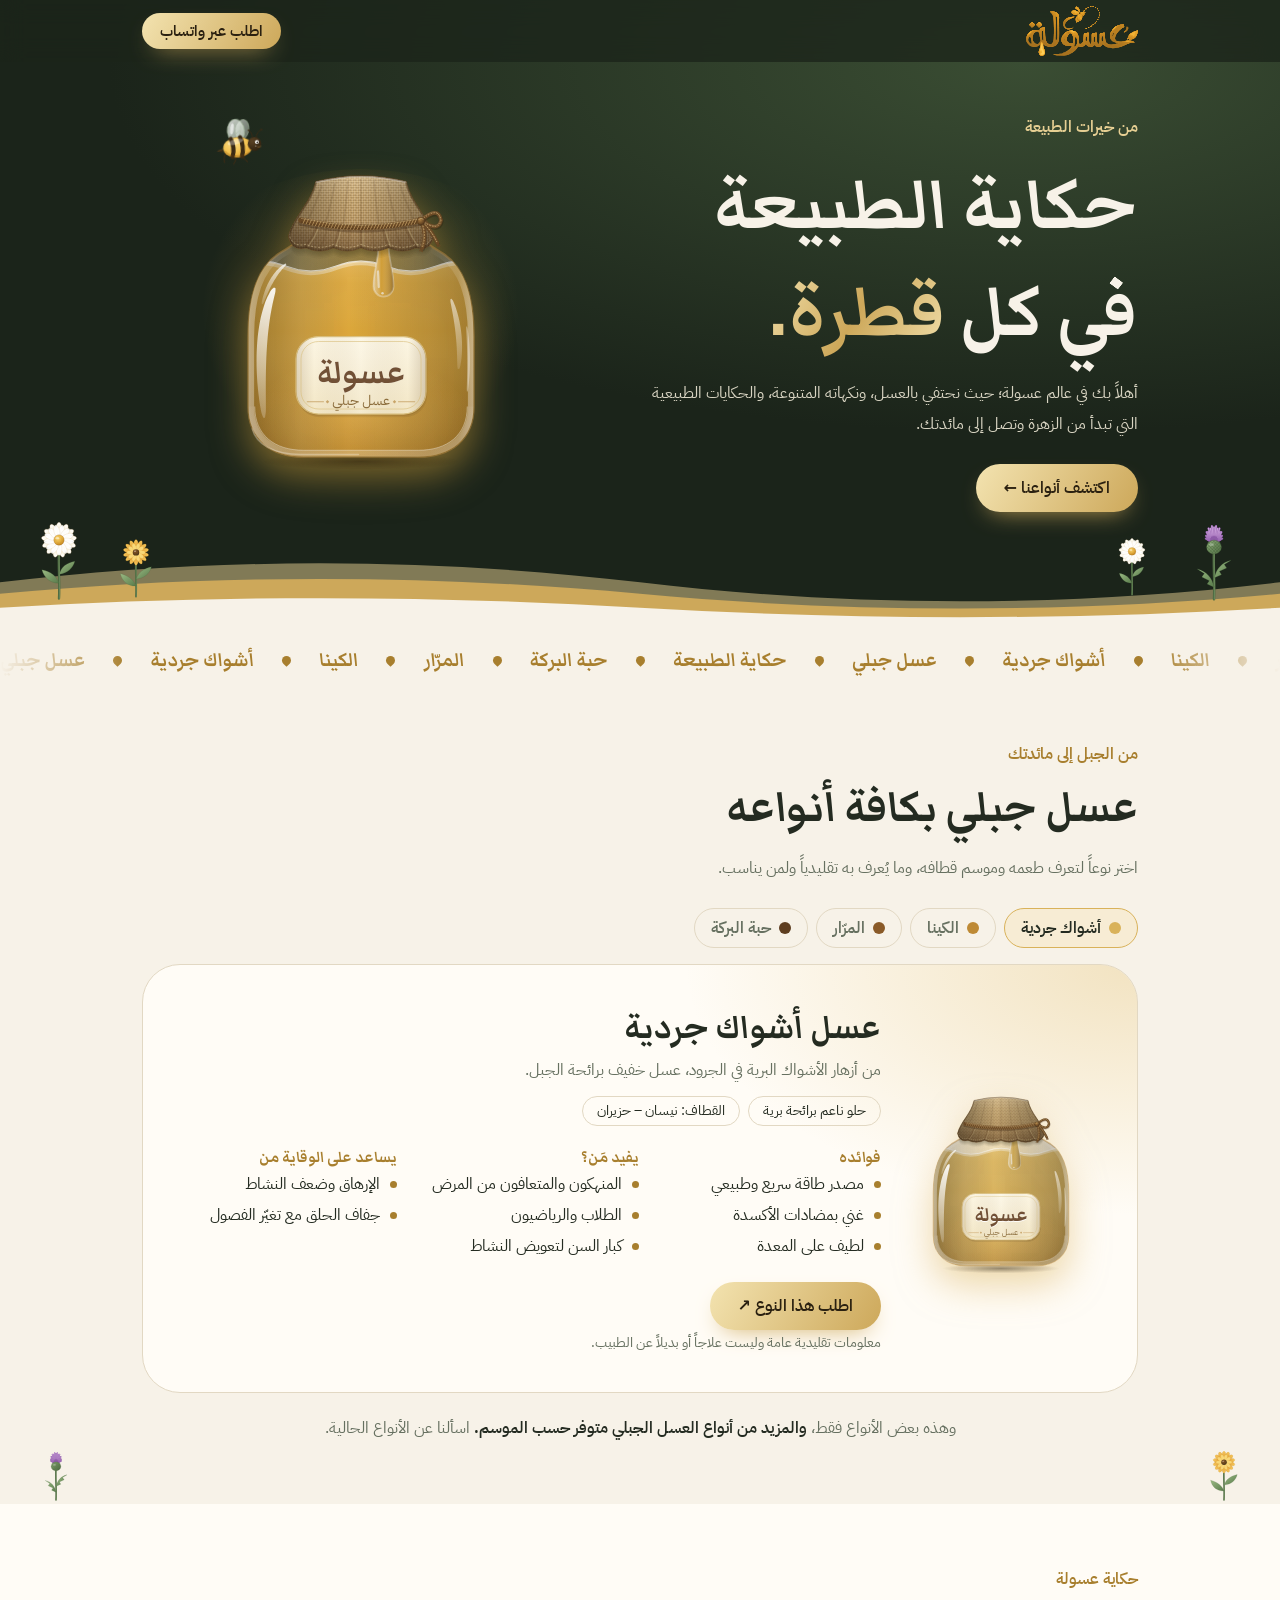
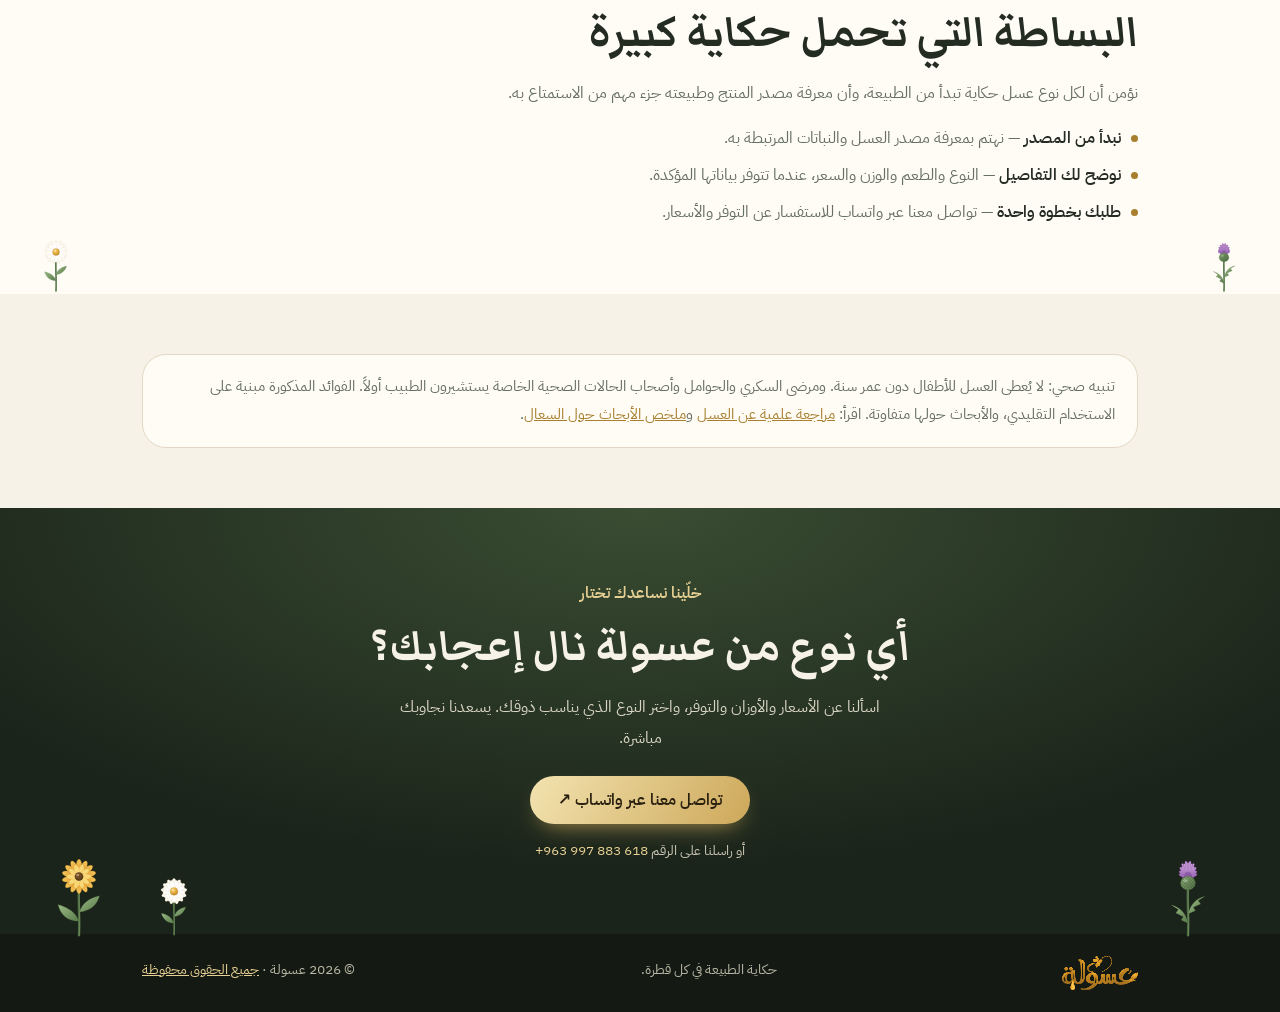
==== commit 1c56a5ef: "Brand logo: traced vector logo (header/footer), bee favicon, logo app icons + OG" ====
--- a/docs/index.html
+++ b/docs/index.html
@@ -13,14 +13,14 @@
 <script type="application/ld+json">[{"@context":"https://schema.org","@type":"Organization","name":"عسولة","url":"https://abedkhayyal97-design.github.io/asoula/","slogan":"حكاية الطبيعة في كل قطرة.","telephone":"+963997883618","logo":"https://abedkhayyal97-design.github.io/asoula/icon-512.png","contactPoint":{"@type":"ContactPoint","telephone":"+963997883618","contactType":"sales","availableLanguage":"Arabic"}},{"@context":"https://schema.org","@type":"WebSite","name":"عسولة","url":"https://abedkhayyal97-design.github.io/asoula/","inLanguage":"ar"},{"@context":"https://schema.org","@type":"ItemList","name":"عسل جبلي بكافة أنواعه","itemListElement":[{"@type":"ListItem","position":1,"item":{"@type":"Product","name":"عسل أشواك جردية","description":"من أزهار الأشواك البرية في الجرود، عسل خفيف برائحة الجبل. الطعم: حلو ناعم برائحة برية. القطاف: نيسان – حزيران.","brand":{"@type":"Brand","name":"عسولة"}}},{"@type":"ListItem","position":2,"item":{"@type":"Product","name":"عسل الكينا","description":"عسل خريفي من أزهار الكينا، رائحته منعشة وقوامه متوسط. الطعم: منعش بنفحة منثول خفيفة. القطاف: تشرين الأول – كانون الأول.","brand":{"@type":"Brand","name":"عسولة"}}},{"@type":"ListItem","position":3,"item":{"@type":"Product","name":"عسل المرّار","description":"عسل داكن من نباتات برية مُرّة، مرارته لطيفة وقوامه كثيف. الطعم: مُرّ لطيف بحلاوة عميقة. القطاف: أيلول – تشرين الأول.","brand":{"@type":"Brand","name":"عسولة"}}},{"@type":"ListItem","position":4,"item":{"@type":"Product","name":"عسل حبة البركة","description":"عسل داكن بنكهة حبة البركة، من أقدم الوصفات الشعبية. الطعم: قوي بمرارة لطيفة. القطاف: على دفعات خاصة.","brand":{"@type":"Brand","name":"عسولة"}}}]}]</script>
 <link rel="preload" href="fonts/IBMPlexSansArabic-400-arabic.woff2" as="font" type="font/woff2" crossorigin>
 <link rel="preload" href="fonts/MarkaziText-700-arabic.woff2" as="font" type="font/woff2" crossorigin>
-<style>@font-face{font-family:IBM Plex Sans Arabic;font-style:normal;font-weight:400;font-display:swap;src:url(fonts/IBMPlexSansArabic-400-arabic.woff2) format("woff2");unicode-range:U+0600-06FF,U+0750-077F,U+0870-0891,U+0897-08E1,U+08E3-08FF,U+200C-200E,U+2010-2011,U+204F,U+2E41,U+FB50-FDFF,U+FE70-FE74,U+FE76-FEFC,U+102E0-102FB,U+10E60-10E7E,U+10EC2-10EC7,U+10EC9-10EEE,U+10EF0-10EFF,U+1EE00-1EE03,U+1EE05-1EE1F,U+1EE21-1EE22,U+1EE24,U+1EE27,U+1EE29-1EE32,U+1EE34-1EE37,U+1EE39,U+1EE3B,U+1EE42,U+1EE47,U+1EE49,U+1EE4B,U+1EE4D-1EE4F,U+1EE51-1EE52,U+1EE54,U+1EE57,U+1EE59,U+1EE5B,U+1EE5D,U+1EE5F,U+1EE61-1EE62,U+1EE64,U+1EE67-1EE6A,U+1EE6C-1EE72,U+1EE74-1EE77,U+1EE79-1EE7C,U+1EE7E,U+1EE80-1EE89,U+1EE8B-1EE9B,U+1EEA1-1EEA3,U+1EEA5-1EEA9,U+1EEAB-1EEBB,U+1EEF0-1EEF1}@font-face{font-family:IBM Plex Sans Arabic;font-style:normal;font-weight:400;font-display:swap;src:url(fonts/IBMPlexSansArabic-400-latin.woff2) format("woff2");unicode-range:U+0000-00FF,U+0131,U+0152-0153,U+02BB-02BC,U+02C6,U+02DA,U+02DC,U+0304,U+0308,U+0329,U+2000-206F,U+20AC,U+2122,U+2191,U+2193,U+2212,U+2215,U+FEFF,U+FFFD}@font-face{font-family:IBM Plex Sans Arabic;font-style:normal;font-weight:600;font-display:swap;src:url(fonts/IBMPlexSansArabic-600-arabic.woff2) format("woff2");unicode-range:U+0600-06FF,U+0750-077F,U+0870-0891,U+0897-08E1,U+08E3-08FF,U+200C-200E,U+2010-2011,U+204F,U+2E41,U+FB50-FDFF,U+FE70-FE74,U+FE76-FEFC,U+102E0-102FB,U+10E60-10E7E,U+10EC2-10EC7,U+10EC9-10EEE,U+10EF0-10EFF,U+1EE00-1EE03,U+1EE05-1EE1F,U+1EE21-1EE22,U+1EE24,U+1EE27,U+1EE29-1EE32,U+1EE34-1EE37,U+1EE39,U+1EE3B,U+1EE42,U+1EE47,U+1EE49,U+1EE4B,U+1EE4D-1EE4F,U+1EE51-1EE52,U+1EE54,U+1EE57,U+1EE59,U+1EE5B,U+1EE5D,U+1EE5F,U+1EE61-1EE62,U+1EE64,U+1EE67-1EE6A,U+1EE6C-1EE72,U+1EE74-1EE77,U+1EE79-1EE7C,U+1EE7E,U+1EE80-1EE89,U+1EE8B-1EE9B,U+1EEA1-1EEA3,U+1EEA5-1EEA9,U+1EEAB-1EEBB,U+1EEF0-1EEF1}@font-face{font-family:IBM Plex Sans Arabic;font-style:normal;font-weight:600;font-display:swap;src:url(fonts/IBMPlexSansArabic-600-latin.woff2) format("woff2");unicode-range:U+0000-00FF,U+0131,U+0152-0153,U+02BB-02BC,U+02C6,U+02DA,U+02DC,U+0304,U+0308,U+0329,U+2000-206F,U+20AC,U+2122,U+2191,U+2193,U+2212,U+2215,U+FEFF,U+FFFD}@font-face{font-family:Markazi Text;font-style:normal;font-weight:700;font-display:swap;src:url(fonts/MarkaziText-700-arabic.woff2) format("woff2");unicode-range:U+0600-06FF,U+0750-077F,U+0870-0891,U+0897-08E1,U+08E3-08FF,U+200C-200E,U+2010-2011,U+204F,U+2E41,U+FB50-FDFF,U+FE70-FE74,U+FE76-FEFC,U+102E0-102FB,U+10E60-10E7E,U+10EC2-10EC7,U+10EC9-10EEE,U+10EF0-10EFF,U+1EE00-1EE03,U+1EE05-1EE1F,U+1EE21-1EE22,U+1EE24,U+1EE27,U+1EE29-1EE32,U+1EE34-1EE37,U+1EE39,U+1EE3B,U+1EE42,U+1EE47,U+1EE49,U+1EE4B,U+1EE4D-1EE4F,U+1EE51-1EE52,U+1EE54,U+1EE57,U+1EE59,U+1EE5B,U+1EE5D,U+1EE5F,U+1EE61-1EE62,U+1EE64,U+1EE67-1EE6A,U+1EE6C-1EE72,U+1EE74-1EE77,U+1EE79-1EE7C,U+1EE7E,U+1EE80-1EE89,U+1EE8B-1EE9B,U+1EEA1-1EEA3,U+1EEA5-1EEA9,U+1EEAB-1EEBB,U+1EEF0-1EEF1}@font-face{font-family:Markazi Text;font-style:normal;font-weight:700;font-display:swap;src:url(fonts/MarkaziText-700-latin.woff2) format("woff2");unicode-range:U+0000-00FF,U+0131,U+0152-0153,U+02BB-02BC,U+02C6,U+02DA,U+02DC,U+0304,U+0308,U+0329,U+2000-206F,U+20AC,U+2122,U+2191,U+2193,U+2212,U+2215,U+FEFF,U+FFFD}:root{--bg:#F7F2E8;--pp:#FFFCF6;--ink:#242B21;--mu:#667060;--ln:#E2D8C3;--gd:#A87F2E;--fd:"Canela Arabic","Markazi Text",Georgia,serif;--fb:"Dahab Arabic ITF","IBM Plex Sans Arabic",system-ui,sans-serif}@media(prefers-color-scheme:dark){:root:not([data-theme=light]){--bg:#141A13;--pp:#1E271C;--ink:#EEE8D8;--mu:#A5AB98;--ln:#33402F;--gd:#D4AE5F}}:root[data-theme=dark]{--bg:#141A13;--pp:#1E271C;--ink:#EEE8D8;--mu:#A5AB98;--ln:#33402F;--gd:#D4AE5F}*{box-sizing:border-box;-webkit-tap-highlight-color:transparent}html{scroll-behavior:smooth;scroll-padding-top:calc(70px + env(safe-area-inset-top,0px))}body{margin:0;background:var(--bg);color:var(--ink);font:400 1.02rem/1.9 var(--fb);overflow-x:hidden}a{color:inherit;text-decoration:none}button{touch-action:manipulation;-webkit-user-select:none;user-select:none}:focus:not(:focus-visible){outline:none}:focus-visible{outline:2px solid var(--gd);outline-offset:3px}h1,h2,h3,.bd{font-family:var(--fd);font-weight:700;margin:0}.w{max-width:1040px;margin:auto;padding:0 22px}.hd{position:fixed;top:0;left:0;right:0;z-index:30;padding-top:env(safe-area-inset-top,0px);background:color-mix(in srgb,#1B241A 78%,transparent);backdrop-filter:blur(12px);-webkit-backdrop-filter:blur(12px);color:#f7f2e8}.hd :focus-visible{outline-color:#e6cf93}.hi{display:flex;justify-content:space-between;align-items:center;height:62px}.bd{display:flex;align-items:center;gap:10px;font-size:1.9rem;color:#e6cf93}.lg{width:42px;height:42px}.btn{display:inline-block;border:0;border-radius:999px;padding:12px 28px;font:600 1rem var(--fb);background:linear-gradient(120deg,#f3e3b0,#cda85a);color:#2a2010;box-shadow:0 10px 24px -12px #cda85a;transition:transform .3s;cursor:pointer;touch-action:manipulation}.btn:hover{transform:translateY(-2px)}.sm{padding:7px 18px;font-size:.92rem}.hero{position:relative;color:#f7f2e8;background:radial-gradient(110% 90% at 80% 10%,#3a4d33,#1b241a 65%);padding:calc(112px + env(safe-area-inset-top,0px)) 0 120px}.hg{display:grid;grid-template-columns:1.1fr .9fr;gap:24px;align-items:center}h1{font-size:clamp(3rem,8vw,5.6rem);line-height:1.2;margin:10px 0}h1 b{background:linear-gradient(120deg,#f3e3b0,#cda85a,#f3e3b0);-webkit-background-clip:text;background-clip:text;color:transparent}.hero p{color:#d9d5c3;max-width:30em;margin:0 0 24px}.ar{position:relative}.ar:before{content:"";position:absolute;inset:6%;border-radius:50%;background:radial-gradient(circle,#E0A93B55,transparent 66%)}.jar{--c:#D9B25A;position:relative;width:150px;height:auto;filter:drop-shadow(0 18px 18px color-mix(in srgb,var(--c) 50%,transparent))}.hero .jar{--c:#E0A93B;display:block;width:min(72%,250px);margin:auto;animation:fl 7s ease-in-out infinite}@keyframes fl{50%{transform:translateY(-12px) rotate(1.5deg)}}.wv{animation:wv 3.2s linear infinite}@keyframes wv{to{transform:translate(80px)}}.bb{fill:#fff;opacity:0;animation:bb 7s linear infinite}@keyframes bb{15%{opacity:.5}to{transform:translateY(-110px);opacity:0}}.dr{transform-box:fill-box;transform-origin:50% 0;animation:dr 5s ease-in-out infinite}@keyframes dr{50%{transform:scaleY(1.2)}}.liq{position:absolute;left:0;right:0;bottom:-1px;height:76px;overflow:hidden;direction:ltr}.liq svg{position:absolute;left:0;bottom:0;width:200%}.l1{height:100%;fill:#e6cf93;opacity:.5;animation:sl 17s linear infinite reverse}.l2{height:78%;fill:#cda85a;animation:sl 12s linear infinite}.l3{height:50%;fill:var(--bg);animation:sl 23s linear infinite}@keyframes sl{to{transform:translate(-50%)}}.band{direction:ltr;overflow:hidden;padding:14px 0 4px;color:var(--gd);font:700 1.5rem var(--fd);-webkit-mask-image:linear-gradient(90deg,transparent,#000 10%,#000 90%,transparent);mask-image:linear-gradient(90deg,transparent,#000 10%,#000 90%,transparent)}.tr{display:flex;width:max-content;animation:mq 30s linear infinite}.tr span{display:flex;align-items:center;white-space:nowrap}.tr span:after{content:"";width:9px;height:9px;margin:0 28px;background:var(--gd);border-radius:50% 50% 50% 0;transform:rotate(-45deg)}@keyframes mq{to{transform:translate(-50%)}}.sec{padding:60px 0}.k{color:var(--gd);font-weight:600}.mu{color:var(--mu)}h2{font-size:clamp(2.2rem,5vw,3.4rem);line-height:1.35;margin:2px 0 8px}.tabs{display:flex;flex-wrap:wrap;gap:8px;margin:24px 0 16px}.tabs button{display:flex;align-items:center;gap:8px;background:none;border:1px solid var(--ln);border-radius:999px;padding:7px 16px;font:600 1rem var(--fb);color:var(--mu);cursor:pointer;transition:.3s}.tabs i{width:12px;height:12px;border-radius:50%;background:var(--c)}.tabs [aria-selected=true]{color:var(--ink);border-color:var(--c);background:color-mix(in srgb,var(--c) 22%,var(--pp))}.stage{position:relative;overflow:hidden;border:1px solid var(--ln);border-radius:38px;background:var(--pp);padding:28px 22px;display:grid;gap:20px}.stage:before{content:"";position:absolute;inset:0;background:radial-gradient(70% 90% at 100% 0,color-mix(in srgb,var(--c) 34%,transparent),transparent 65%)}.stage>*{position:relative}.stage .jar{margin:auto}.stage h3{font-size:2.6rem;line-height:1.3}.stage p{margin:0}.ch{display:flex;flex-wrap:wrap;gap:8px;margin-top:10px}.ch b{font-weight:400;font-size:.9rem;border:1px solid var(--ln);border-radius:999px;padding:0 14px}.cols{display:grid;gap:14px;margin:20px 0}.col h4{margin:0;color:var(--gd);font:700 1.2rem var(--fd)}.col ul{list-style:none;margin:0;padding:0}.col li:before,.pt:before{content:"";display:inline-block;width:7px;height:7px;border-radius:50%;background:var(--gd);margin-inline-end:10px;vertical-align:middle}.nt{font-size:.85rem;color:var(--mu);margin:12px 0 0}.fade{animation:in .5s ease}@keyframes in{0%{opacity:0;transform:translateY(8px)}}.pts{list-style:none;padding:0;margin:14px 0 0}.pts li{margin-bottom:6px}.pts small{color:var(--mu);font-size:1rem}.bx{border:1px solid var(--ln);border-radius:24px;padding:18px 22px;background:var(--pp);color:var(--mu);font-size:.92rem;margin:0}.bx a{color:var(--gd);text-decoration:underline}.cta{background:radial-gradient(90% 120% at 50% 0,#3a4d33,#1b241a 70%);color:#f7f2e8;text-align:center;padding:70px 22px}.cta p{max-width:520px;margin:0 auto 22px;color:#d9d5c3}.cta small{display:block;margin-top:14px;color:#c9c5b2}.cta small span{direction:ltr;unicode-bidi:embed;color:#e6cf93}footer{background:#141a13;color:#b9b7a5;padding:22px 0 calc(22px + env(safe-area-inset-bottom,0px));font-size:.9rem}.fi{display:flex;justify-content:space-between;gap:10px;flex-wrap:wrap}.fi .bd{font-size:1.4rem}.fb{background:none;border:0;color:#e6cf93;font:inherit;text-decoration:underline;cursor:pointer;padding:0}dialog{border:1px solid var(--ln);border-radius:28px;background:var(--pp);color:var(--ink);padding:28px;text-align:center;max-width:340px}dialog::backdrop{background:#0008}dialog p{margin:0 0 14px}#bee{position:fixed;top:0;left:0;width:48px;height:48px;pointer-events:none;z-index:40}#bee svg{width:100%;height:100%;overflow:visible}.wg{transform-origin:28px 22px;animation:wf .09s infinite alternate}@keyframes wf{0%{transform:rotate(-18deg)}to{transform:rotate(14deg) scaleY(.7)}}@media(min-width:760px){.stage{grid-template-columns:200px 1fr;padding:36px}.cols{grid-template-columns:repeat(3,1fr);gap:24px}}@media(max-width:800px){.hg{grid-template-columns:1fr;text-align:center;gap:0}.hero p{margin-inline:auto}.ar{order:-1}}@media(prefers-reduced-motion:reduce){*{animation:none!important;transition:none!important;scroll-behavior:auto!important}}.sec,.cta{position:relative}.fw{position:absolute;bottom:var(--b,0);width:var(--w,44px);height:auto;aspect-ratio:60/84;pointer-events:none;z-index:1;overflow:visible;transform-origin:50% 100%;animation:sw 5.5s ease-in-out var(--d,0s) infinite alternate}@keyframes sw{0%{transform:rotate(-2.2deg)}to{transform:rotate(2.2deg)}}#bee{pointer-events:auto;cursor:grab;touch-action:none;-webkit-tap-highlight-color:transparent;border-radius:50%}#bee:after{content:"";position:absolute;inset:-12px}#bee:focus-visible{outline:2px solid #E6CF93;outline-offset:6px;box-shadow:0 0 0 8px #1b241a99}#bee.pr .wg{animation-duration:1.5s}#bee.ct{cursor:grabbing}#bee.ct .wg{animation-duration:.04s}#bbl{position:fixed;top:0;left:0;z-index:45;box-sizing:border-box;width:max-content;max-width:min(272px,calc(100vw - 16px));padding:11px 16px;border-radius:20px;background:var(--pp);color:var(--ink);border:1.5px solid var(--gd);box-shadow:0 14px 30px -14px #0009;font:600 .95rem/1.75 var(--fb);text-align:center;direction:rtl;opacity:0;pointer-events:none;transition:opacity .25s}#bbl.on{opacity:1;pointer-events:auto}#bbl:after{content:"";position:absolute;left:var(--tx,50%);bottom:-7.5px;width:12px;height:12px;background:var(--pp);border:solid var(--gd);border-width:0 1.5px 1.5px 0;transform:translate(-50%) rotate(45deg)}#bbl.bl:after{bottom:auto;top:-7.5px;border-width:1.5px 0 0 1.5px}#bbl .bc{display:block;margin-top:6px;color:var(--gd);font-weight:700;text-decoration:underline;text-underline-offset:3px}.jar,.lg,#bee svg,.fw{shape-rendering:geometricPrecision;text-rendering:geometricPrecision}.band{text-rendering:geometricPrecision}
+<style>@font-face{font-family:IBM Plex Sans Arabic;font-style:normal;font-weight:400;font-display:swap;src:url(fonts/IBMPlexSansArabic-400-arabic.woff2) format("woff2");unicode-range:U+0600-06FF,U+0750-077F,U+0870-0891,U+0897-08E1,U+08E3-08FF,U+200C-200E,U+2010-2011,U+204F,U+2E41,U+FB50-FDFF,U+FE70-FE74,U+FE76-FEFC,U+102E0-102FB,U+10E60-10E7E,U+10EC2-10EC7,U+10EC9-10EEE,U+10EF0-10EFF,U+1EE00-1EE03,U+1EE05-1EE1F,U+1EE21-1EE22,U+1EE24,U+1EE27,U+1EE29-1EE32,U+1EE34-1EE37,U+1EE39,U+1EE3B,U+1EE42,U+1EE47,U+1EE49,U+1EE4B,U+1EE4D-1EE4F,U+1EE51-1EE52,U+1EE54,U+1EE57,U+1EE59,U+1EE5B,U+1EE5D,U+1EE5F,U+1EE61-1EE62,U+1EE64,U+1EE67-1EE6A,U+1EE6C-1EE72,U+1EE74-1EE77,U+1EE79-1EE7C,U+1EE7E,U+1EE80-1EE89,U+1EE8B-1EE9B,U+1EEA1-1EEA3,U+1EEA5-1EEA9,U+1EEAB-1EEBB,U+1EEF0-1EEF1}@font-face{font-family:IBM Plex Sans Arabic;font-style:normal;font-weight:400;font-display:swap;src:url(fonts/IBMPlexSansArabic-400-latin.woff2) format("woff2");unicode-range:U+0000-00FF,U+0131,U+0152-0153,U+02BB-02BC,U+02C6,U+02DA,U+02DC,U+0304,U+0308,U+0329,U+2000-206F,U+20AC,U+2122,U+2191,U+2193,U+2212,U+2215,U+FEFF,U+FFFD}@font-face{font-family:IBM Plex Sans Arabic;font-style:normal;font-weight:600;font-display:swap;src:url(fonts/IBMPlexSansArabic-600-arabic.woff2) format("woff2");unicode-range:U+0600-06FF,U+0750-077F,U+0870-0891,U+0897-08E1,U+08E3-08FF,U+200C-200E,U+2010-2011,U+204F,U+2E41,U+FB50-FDFF,U+FE70-FE74,U+FE76-FEFC,U+102E0-102FB,U+10E60-10E7E,U+10EC2-10EC7,U+10EC9-10EEE,U+10EF0-10EFF,U+1EE00-1EE03,U+1EE05-1EE1F,U+1EE21-1EE22,U+1EE24,U+1EE27,U+1EE29-1EE32,U+1EE34-1EE37,U+1EE39,U+1EE3B,U+1EE42,U+1EE47,U+1EE49,U+1EE4B,U+1EE4D-1EE4F,U+1EE51-1EE52,U+1EE54,U+1EE57,U+1EE59,U+1EE5B,U+1EE5D,U+1EE5F,U+1EE61-1EE62,U+1EE64,U+1EE67-1EE6A,U+1EE6C-1EE72,U+1EE74-1EE77,U+1EE79-1EE7C,U+1EE7E,U+1EE80-1EE89,U+1EE8B-1EE9B,U+1EEA1-1EEA3,U+1EEA5-1EEA9,U+1EEAB-1EEBB,U+1EEF0-1EEF1}@font-face{font-family:IBM Plex Sans Arabic;font-style:normal;font-weight:600;font-display:swap;src:url(fonts/IBMPlexSansArabic-600-latin.woff2) format("woff2");unicode-range:U+0000-00FF,U+0131,U+0152-0153,U+02BB-02BC,U+02C6,U+02DA,U+02DC,U+0304,U+0308,U+0329,U+2000-206F,U+20AC,U+2122,U+2191,U+2193,U+2212,U+2215,U+FEFF,U+FFFD}@font-face{font-family:Markazi Text;font-style:normal;font-weight:700;font-display:swap;src:url(fonts/MarkaziText-700-arabic.woff2) format("woff2");unicode-range:U+0600-06FF,U+0750-077F,U+0870-0891,U+0897-08E1,U+08E3-08FF,U+200C-200E,U+2010-2011,U+204F,U+2E41,U+FB50-FDFF,U+FE70-FE74,U+FE76-FEFC,U+102E0-102FB,U+10E60-10E7E,U+10EC2-10EC7,U+10EC9-10EEE,U+10EF0-10EFF,U+1EE00-1EE03,U+1EE05-1EE1F,U+1EE21-1EE22,U+1EE24,U+1EE27,U+1EE29-1EE32,U+1EE34-1EE37,U+1EE39,U+1EE3B,U+1EE42,U+1EE47,U+1EE49,U+1EE4B,U+1EE4D-1EE4F,U+1EE51-1EE52,U+1EE54,U+1EE57,U+1EE59,U+1EE5B,U+1EE5D,U+1EE5F,U+1EE61-1EE62,U+1EE64,U+1EE67-1EE6A,U+1EE6C-1EE72,U+1EE74-1EE77,U+1EE79-1EE7C,U+1EE7E,U+1EE80-1EE89,U+1EE8B-1EE9B,U+1EEA1-1EEA3,U+1EEA5-1EEA9,U+1EEAB-1EEBB,U+1EEF0-1EEF1}@font-face{font-family:Markazi Text;font-style:normal;font-weight:700;font-display:swap;src:url(fonts/MarkaziText-700-latin.woff2) format("woff2");unicode-range:U+0000-00FF,U+0131,U+0152-0153,U+02BB-02BC,U+02C6,U+02DA,U+02DC,U+0304,U+0308,U+0329,U+2000-206F,U+20AC,U+2122,U+2191,U+2193,U+2212,U+2215,U+FEFF,U+FFFD}:root{--bg:#F7F2E8;--pp:#FFFCF6;--ink:#242B21;--mu:#667060;--ln:#E2D8C3;--gd:#A87F2E;--fd:"Canela Arabic","Markazi Text",Georgia,serif;--fb:"Dahab Arabic ITF","IBM Plex Sans Arabic",system-ui,sans-serif}@media(prefers-color-scheme:dark){:root:not([data-theme=light]){--bg:#141A13;--pp:#1E271C;--ink:#EEE8D8;--mu:#A5AB98;--ln:#33402F;--gd:#D4AE5F}}:root[data-theme=dark]{--bg:#141A13;--pp:#1E271C;--ink:#EEE8D8;--mu:#A5AB98;--ln:#33402F;--gd:#D4AE5F}*{box-sizing:border-box;-webkit-tap-highlight-color:transparent}html{scroll-behavior:smooth;scroll-padding-top:calc(70px + env(safe-area-inset-top,0px))}body{margin:0;background:var(--bg);color:var(--ink);font:400 1.02rem/1.9 var(--fb);overflow-x:hidden}a{color:inherit;text-decoration:none}button{touch-action:manipulation;-webkit-user-select:none;user-select:none}:focus:not(:focus-visible){outline:none}:focus-visible{outline:2px solid var(--gd);outline-offset:3px}h1,h2,h3,.bd{font-family:var(--fd);font-weight:700;margin:0}.w{max-width:1040px;margin:auto;padding:0 22px}.hd{position:fixed;top:0;left:0;right:0;z-index:30;padding-top:env(safe-area-inset-top,0px);background:color-mix(in srgb,#1B241A 78%,transparent);backdrop-filter:blur(12px);-webkit-backdrop-filter:blur(12px);color:#f7f2e8}.hd :focus-visible{outline-color:#e6cf93}.hi{display:flex;justify-content:space-between;align-items:center;height:62px}.bd{display:flex;align-items:center;gap:10px;font-size:1.9rem;color:#e6cf93}.lg{width:42px;height:42px}.btn{display:inline-block;border:0;border-radius:999px;padding:12px 28px;font:600 1rem var(--fb);background:linear-gradient(120deg,#f3e3b0,#cda85a);color:#2a2010;box-shadow:0 10px 24px -12px #cda85a;transition:transform .3s;cursor:pointer;touch-action:manipulation}.btn:hover{transform:translateY(-2px)}.sm{padding:7px 18px;font-size:.92rem}.hero{position:relative;color:#f7f2e8;background:radial-gradient(110% 90% at 80% 10%,#3a4d33,#1b241a 65%);padding:calc(112px + env(safe-area-inset-top,0px)) 0 120px}.hg{display:grid;grid-template-columns:1.1fr .9fr;gap:24px;align-items:center}h1{font-size:clamp(3rem,8vw,5.6rem);line-height:1.2;margin:10px 0}h1 b{background:linear-gradient(120deg,#f3e3b0,#cda85a,#f3e3b0);-webkit-background-clip:text;background-clip:text;color:transparent}.hero p{color:#d9d5c3;max-width:30em;margin:0 0 24px}.ar{position:relative}.ar:before{content:"";position:absolute;inset:6%;border-radius:50%;background:radial-gradient(circle,#E0A93B55,transparent 66%)}.jar{--c:#D9B25A;position:relative;width:150px;height:auto;filter:drop-shadow(0 18px 18px color-mix(in srgb,var(--c) 50%,transparent))}.hero .jar{--c:#E0A93B;display:block;width:min(72%,250px);margin:auto;animation:fl 7s ease-in-out infinite}@keyframes fl{50%{transform:translateY(-12px) rotate(1.5deg)}}.wv{animation:wv 3.2s linear infinite}@keyframes wv{to{transform:translate(80px)}}.bb{fill:#fff;opacity:0;animation:bb 7s linear infinite}@keyframes bb{15%{opacity:.5}to{transform:translateY(-110px);opacity:0}}.dr{transform-box:fill-box;transform-origin:50% 0;animation:dr 5s ease-in-out infinite}@keyframes dr{50%{transform:scaleY(1.2)}}.liq{position:absolute;left:0;right:0;bottom:-1px;height:76px;overflow:hidden;direction:ltr}.liq svg{position:absolute;left:0;bottom:0;width:200%}.l1{height:100%;fill:#e6cf93;opacity:.5;animation:sl 17s linear infinite reverse}.l2{height:78%;fill:#cda85a;animation:sl 12s linear infinite}.l3{height:50%;fill:var(--bg);animation:sl 23s linear infinite}@keyframes sl{to{transform:translate(-50%)}}.band{direction:ltr;overflow:hidden;padding:14px 0 4px;color:var(--gd);font:700 1.5rem var(--fd);-webkit-mask-image:linear-gradient(90deg,transparent,#000 10%,#000 90%,transparent);mask-image:linear-gradient(90deg,transparent,#000 10%,#000 90%,transparent)}.tr{display:flex;width:max-content;animation:mq 30s linear infinite}.tr span{display:flex;align-items:center;white-space:nowrap}.tr span:after{content:"";width:9px;height:9px;margin:0 28px;background:var(--gd);border-radius:50% 50% 50% 0;transform:rotate(-45deg)}@keyframes mq{to{transform:translate(-50%)}}.sec{padding:60px 0}.k{color:var(--gd);font-weight:600}.mu{color:var(--mu)}h2{font-size:clamp(2.2rem,5vw,3.4rem);line-height:1.35;margin:2px 0 8px}.tabs{display:flex;flex-wrap:wrap;gap:8px;margin:24px 0 16px}.tabs button{display:flex;align-items:center;gap:8px;background:none;border:1px solid var(--ln);border-radius:999px;padding:7px 16px;font:600 1rem var(--fb);color:var(--mu);cursor:pointer;transition:.3s}.tabs i{width:12px;height:12px;border-radius:50%;background:var(--c)}.tabs [aria-selected=true]{color:var(--ink);border-color:var(--c);background:color-mix(in srgb,var(--c) 22%,var(--pp))}.stage{position:relative;overflow:hidden;border:1px solid var(--ln);border-radius:38px;background:var(--pp);padding:28px 22px;display:grid;gap:20px}.stage:before{content:"";position:absolute;inset:0;background:radial-gradient(70% 90% at 100% 0,color-mix(in srgb,var(--c) 34%,transparent),transparent 65%)}.stage>*{position:relative}.stage .jar{margin:auto}.stage h3{font-size:2.6rem;line-height:1.3}.stage p{margin:0}.ch{display:flex;flex-wrap:wrap;gap:8px;margin-top:10px}.ch b{font-weight:400;font-size:.9rem;border:1px solid var(--ln);border-radius:999px;padding:0 14px}.cols{display:grid;gap:14px;margin:20px 0}.col h4{margin:0;color:var(--gd);font:700 1.2rem var(--fd)}.col ul{list-style:none;margin:0;padding:0}.col li:before,.pt:before{content:"";display:inline-block;width:7px;height:7px;border-radius:50%;background:var(--gd);margin-inline-end:10px;vertical-align:middle}.nt{font-size:.85rem;color:var(--mu);margin:12px 0 0}.fade{animation:in .5s ease}@keyframes in{0%{opacity:0;transform:translateY(8px)}}.pts{list-style:none;padding:0;margin:14px 0 0}.pts li{margin-bottom:6px}.pts small{color:var(--mu);font-size:1rem}.bx{border:1px solid var(--ln);border-radius:24px;padding:18px 22px;background:var(--pp);color:var(--mu);font-size:.92rem;margin:0}.bx a{color:var(--gd);text-decoration:underline}.cta{background:radial-gradient(90% 120% at 50% 0,#3a4d33,#1b241a 70%);color:#f7f2e8;text-align:center;padding:70px 22px}.cta p{max-width:520px;margin:0 auto 22px;color:#d9d5c3}.cta small{display:block;margin-top:14px;color:#c9c5b2}.cta small span{direction:ltr;unicode-bidi:embed;color:#e6cf93}footer{background:#141a13;color:#b9b7a5;padding:22px 0 calc(22px + env(safe-area-inset-bottom,0px));font-size:.9rem}.fi{display:flex;justify-content:space-between;gap:10px;flex-wrap:wrap}.fi .bd{font-size:1.4rem}.fb{background:none;border:0;color:#e6cf93;font:inherit;text-decoration:underline;cursor:pointer;padding:0}dialog{border:1px solid var(--ln);border-radius:28px;background:var(--pp);color:var(--ink);padding:28px;text-align:center;max-width:340px}dialog::backdrop{background:#0008}dialog p{margin:0 0 14px}#bee{position:fixed;top:0;left:0;width:48px;height:48px;pointer-events:none;z-index:40}#bee svg{width:100%;height:100%;overflow:visible}.wg{transform-origin:28px 22px;animation:wf .09s infinite alternate}@keyframes wf{0%{transform:rotate(-18deg)}to{transform:rotate(14deg) scaleY(.7)}}@media(min-width:760px){.stage{grid-template-columns:200px 1fr;padding:36px}.cols{grid-template-columns:repeat(3,1fr);gap:24px}}@media(max-width:800px){.hg{grid-template-columns:1fr;text-align:center;gap:0}.hero p{margin-inline:auto}.ar{order:-1}}@media(prefers-reduced-motion:reduce){*{animation:none!important;transition:none!important;scroll-behavior:auto!important}}.sec,.cta{position:relative}.fw{position:absolute;bottom:var(--b,0);width:var(--w,44px);height:auto;aspect-ratio:60/84;pointer-events:none;z-index:1;overflow:visible;transform-origin:50% 100%;animation:sw 5.5s ease-in-out var(--d,0s) infinite alternate}@keyframes sw{0%{transform:rotate(-2.2deg)}to{transform:rotate(2.2deg)}}#bee{pointer-events:auto;cursor:grab;touch-action:none;-webkit-tap-highlight-color:transparent;border-radius:50%}#bee:after{content:"";position:absolute;inset:-12px}#bee:focus-visible{outline:2px solid #E6CF93;outline-offset:6px;box-shadow:0 0 0 8px #1b241a99}#bee.pr .wg{animation-duration:1.5s}#bee.ct{cursor:grabbing}#bee.ct .wg{animation-duration:.04s}#bbl{position:fixed;top:0;left:0;z-index:45;box-sizing:border-box;width:max-content;max-width:min(272px,calc(100vw - 16px));padding:11px 16px;border-radius:20px;background:var(--pp);color:var(--ink);border:1.5px solid var(--gd);box-shadow:0 14px 30px -14px #0009;font:600 .95rem/1.75 var(--fb);text-align:center;direction:rtl;opacity:0;pointer-events:none;transition:opacity .25s}#bbl.on{opacity:1;pointer-events:auto}#bbl:after{content:"";position:absolute;left:var(--tx,50%);bottom:-7.5px;width:12px;height:12px;background:var(--pp);border:solid var(--gd);border-width:0 1.5px 1.5px 0;transform:translate(-50%) rotate(45deg)}#bbl.bl:after{bottom:auto;top:-7.5px;border-width:1.5px 0 0 1.5px}#bbl .bc{display:block;margin-top:6px;color:var(--gd);font-weight:700;text-decoration:underline;text-underline-offset:3px}.jar,.lg,#bee svg,.fw{shape-rendering:geometricPrecision;text-rendering:geometricPrecision}.band{text-rendering:geometricPrecision}.hd .lg{width:auto;height:50px;display:block}.fi .lf{width:auto;height:34px;display:block}
 </style>
 </head>
 <body>
 <svg width="0" height="0" style="position:absolute" aria-hidden="true"><defs><linearGradient id="sh" x2="1"><stop stop-opacity=".35"/><stop offset=".45" stop-opacity="0"/><stop offset="1" stop-opacity=".3"/></linearGradient><linearGradient id="gg" x2="1" y2="1"><stop stop-color="#F3E3B0"/><stop offset="1" stop-color="#CDA85A"/></linearGradient><pattern id="bl" width="4" height="4" patternUnits="userSpaceOnUse"><path d="M0 1H4M0 3H4" stroke="#6B4A26" stroke-opacity=".38" stroke-width=".8"/><path d="M1 0V4M3 0V4" stroke="#fff" stroke-opacity=".22" stroke-width=".8"/><path d="M0 0H2V2H0ZM2 2H4V4H2Z" fill="#fff" fill-opacity=".035"/><path d="M2 0H4V2H2ZM0 2H2V4H0Z" fill="#3A2A14" fill-opacity=".07"/></pattern><path id="wp" d="M0 30C100 0 200 0 300 30C400 60 500 60 600 30C700 0 800 0 900 30C1000 60 1100 60 1200 30V90H0Z"/><path id="bp" d="M60 56H140C140 70 150 74 166 84C184 96 190 120 190 150V206C190 232 172 246 146 246H54C28 246 10 232 10 206V150C10 120 16 96 34 84C50 74 60 70 60 56Z"/><path id="sk" d="M64 26Q100 17 136 26C140 44 154 54 158 70Q155 82 144 79Q133 84 122 79Q111 84 100 79Q89 84 78 79Q67 84 56 79Q45 82 42 70C46 54 60 44 64 26Z"/><clipPath id="jc"><use href="#bp"/></clipPath><clipPath id="kc"><use href="#sk"/></clipPath><clipPath id="lc"><rect x="48" y="150" width="104" height="62" rx="18"/></clipPath><linearGradient id="gb" x2="1"><stop stop-color="#fff" stop-opacity=".36"/><stop offset=".09" stop-color="#fff" stop-opacity=".2"/><stop offset=".5" stop-color="#fff" stop-opacity=".1"/><stop offset=".91" stop-color="#fff" stop-opacity=".2"/><stop offset="1" stop-color="#fff" stop-opacity=".34"/></linearGradient><radialGradient id="cs"><stop stop-color="#1B1208" stop-opacity=".42"/><stop offset=".6" stop-color="#1B1208" stop-opacity=".16"/><stop offset="1" stop-color="#1B1208" stop-opacity="0"/></radialGradient><linearGradient id="gw" x2="1"><stop stop-color="#fff" stop-opacity=".4"/><stop offset=".07" stop-color="#fff" stop-opacity=".2"/><stop offset=".2" stop-color="#fff" stop-opacity="0"/><stop offset=".8" stop-color="#fff" stop-opacity="0"/><stop offset=".93" stop-color="#fff" stop-opacity=".14"/><stop offset="1" stop-color="#fff" stop-opacity=".42"/></linearGradient><linearGradient id="gt" x2="0" y2="1"><stop stop-color="#fff" stop-opacity=".05"/><stop offset="1" stop-color="#fff" stop-opacity=".24"/></linearGradient><linearGradient id="hv" x2="0" y2="1"><stop stop-color="#FFE9B0" stop-opacity=".24"/><stop offset=".1" stop-color="#FFE9B0" stop-opacity=".08"/><stop offset=".32" stop-color="#fff" stop-opacity="0"/><stop offset=".6" stop-color="#7A4208" stop-opacity=".1"/><stop offset="1" stop-color="#6B3A06" stop-opacity=".34"/></linearGradient><linearGradient id="hs" x2="1"><stop stop-color="#FFE2A0" stop-opacity="0"/><stop offset=".26" stop-color="#FFE2A0" stop-opacity=".12"/><stop offset=".42" stop-color="#FFE2A0" stop-opacity="0"/><stop offset=".78" stop-color="#FFE2A0" stop-opacity=".05"/><stop offset="1" stop-color="#FFE2A0" stop-opacity="0"/></linearGradient><radialGradient id="hg" cx=".5" cy=".5" r=".5"><stop stop-color="#FFD98A" stop-opacity=".26"/><stop offset="1" stop-color="#FFD98A" stop-opacity="0"/></radialGradient><linearGradient id="hl" x2="0" y2="1"><stop stop-color="#fff" stop-opacity=".92"/><stop offset=".6" stop-color="#fff" stop-opacity=".5"/><stop offset="1" stop-color="#fff" stop-opacity=".22"/></linearGradient><linearGradient id="dg" x2="1"><stop stop-color="#fff" stop-opacity=".5"/><stop offset=".4" stop-color="#fff" stop-opacity="0"/><stop offset="1" stop-color="#2A1608" stop-opacity=".32"/></linearGradient><radialGradient id="bu" cx=".34" cy=".3" r=".75"><stop stop-color="#fff" stop-opacity=".95"/><stop offset=".3" stop-color="#fff" stop-opacity=".25"/><stop offset=".8" stop-color="#fff" stop-opacity=".12"/><stop offset="1" stop-color="#fff" stop-opacity=".7"/></radialGradient><linearGradient id="pa" x2="0" y2="1"><stop stop-color="#FCF6E4"/><stop offset="1" stop-color="#F3E7C6"/></linearGradient><linearGradient id="pc" x2="1"><stop stop-color="#5A3C1E" stop-opacity=".16"/><stop offset=".14" stop-color="#5A3C1E" stop-opacity="0"/><stop offset=".5" stop-color="#fff" stop-opacity=".14"/><stop offset=".86" stop-color="#5A3C1E" stop-opacity="0"/><stop offset="1" stop-color="#5A3C1E" stop-opacity=".2"/></linearGradient><linearGradient id="lf" x2="0" y2="1"><stop stop-color="#DDBC82"/><stop offset=".45" stop-color="#C9A56A"/><stop offset="1" stop-color="#AE8650"/></linearGradient><linearGradient id="lv" x2="0" y2="1"><stop stop-color="#fff" stop-opacity=".1"/><stop offset=".28" stop-color="#fff" stop-opacity="0"/><stop offset=".62" stop-color="#2A1608" stop-opacity="0"/><stop offset="1" stop-color="#2A1608" stop-opacity=".3"/></linearGradient><radialGradient id="kn" cx=".4" cy=".35" r=".7"><stop stop-color="#A97B3F"/><stop offset="1" stop-color="#4A3018"/></radialGradient><linearGradient id="wgd" x2="1" y2="1"><stop stop-color="#fff" stop-opacity=".95"/><stop offset="1" stop-color="#D8E8D6" stop-opacity=".6"/></linearGradient><radialGradient id="bbg" cx=".38" cy=".28" r=".85"><stop stop-color="#FBDC84"/><stop offset=".55" stop-color="#F2C14E"/><stop offset="1" stop-color="#D99A2B"/></radialGradient><radialGradient id="bhd" cx=".35" cy=".3" r=".85"><stop stop-color="#5A4224"/><stop offset="1" stop-color="#2A1D0D"/></radialGradient><g id="jb"><ellipse cx="100" cy="250" rx="78" ry="6.5" fill="url(#cs)"/><use href="#bp" fill="url(#gb)"/><use href="#bp" fill="none" stroke="#B98A43" stroke-opacity=".5" stroke-width="2"/></g><g id="jf"><g clip-path="url(#jc)"><use href="#sk" fill="#1B1208" fill-opacity=".055" transform="translate(0 1)"/><use href="#sk" fill="#1B1208" fill-opacity=".055" transform="translate(0 2)"/><use href="#sk" fill="#1B1208" fill-opacity=".055" transform="translate(0 3)"/><use href="#sk" fill="#1B1208" fill-opacity=".055" transform="translate(0 4)"/><use href="#sk" fill="#1B1208" fill-opacity=".055" transform="translate(0 5)"/><use href="#sk" fill="#1B1208" fill-opacity=".055" transform="translate(0 6.2)"/><rect y="50" width="200" height="210" fill="url(#sh)"/><rect y="50" width="200" height="210" fill="url(#hs)"/><ellipse cx="100" cy="212" rx="86" ry="46" fill="url(#hg)"/></g><use href="#bp" fill="none" stroke="url(#gw)" stroke-width="9" clip-path="url(#jc)"/><path d="M10 206C10 232 28 246 54 246H146C172 246 190 232 190 206L185 206C185 229 169 241 146 241H54C31 241 15 229 15 206Z" fill="url(#gt)"/><path d="M15 206C15 229 31 241 54 241H146C169 241 185 229 185 206" fill="none" stroke="#fff" stroke-opacity=".4" stroke-width=".7"/><path d="M13 224C16 236 30 244.4 52 244.4H98" fill="none" stroke="#fff" stroke-opacity=".28" stroke-width="1.1" stroke-linecap="round"/><path d="M30.37 110.7C30.01 111.05 28.81 112.03 28.2 112.81C27.58 113.58 27.16 114.47 26.68 115.34C26.2 116.21 25.75 117.12 25.32 118.04C24.89 118.97 24.48 119.92 24.09 120.89C23.69 121.86 23.32 122.85 22.96 123.86C22.6 124.87 22.26 125.9 21.94 126.95C21.61 128 21.3 129.07 21.01 130.15C20.71 131.23 20.43 132.34 20.17 133.45C19.9 134.57 19.65 135.71 19.42 136.86C19.18 138.01 18.96 139.18 18.75 140.36C18.55 141.54 18.36 142.73 18.18 143.94C18 145.15 17.84 146.38 17.68 147.62C17.53 148.85 17.4 150.11 17.28 151.37C17.15 152.64 17.04 153.91 16.95 155.21C16.85 156.5 16.77 157.8 16.7 159.11C16.63 160.43 16.58 161.75 16.54 163.09C16.5 164.43 16.47 165.78 16.45 167.14C16.44 168.5 16.44 169.87 16.45 171.25C16.46 172.63 16.48 174.02 16.52 175.42C16.56 176.82 16.61 178.23 16.68 179.65C16.74 181.07 16.82 182.5 16.91 183.94C17 185.38 17.11 186.82 17.22 188.28C17.34 189.73 17.47 191.19 17.62 192.66C17.77 194.13 17.93 195.6 18.11 197.09C18.29 198.57 18.48 200.06 18.69 201.55C18.9 203.05 19.13 204.55 19.39 206.06C19.65 207.56 19.84 209.08 20.25 210.58C20.65 212.09 21.54 214.32 21.8 215.07L23.2 214.93C23.3 214.15 23.72 211.78 23.84 210.24C23.95 208.7 23.88 207.19 23.88 205.68C23.89 204.16 23.88 202.66 23.87 201.17C23.86 199.68 23.85 198.2 23.84 196.73C23.84 195.25 23.83 193.79 23.83 192.34C23.83 190.89 23.83 189.45 23.83 188.01C23.83 186.58 23.84 185.16 23.86 183.75C23.87 182.34 23.89 180.94 23.91 179.55C23.93 178.16 23.96 176.78 23.99 175.41C24.03 174.04 24.07 172.69 24.11 171.34C24.16 170 24.21 168.67 24.26 167.35C24.32 166.03 24.38 164.72 24.45 163.42C24.52 162.12 24.59 160.84 24.67 159.57C24.75 158.3 24.83 157.04 24.93 155.79C25.02 154.55 25.12 153.32 25.22 152.1C25.33 150.88 25.44 149.67 25.55 148.48C25.67 147.29 25.79 146.11 25.92 144.95C26.05 143.78 26.19 142.63 26.33 141.5C26.48 140.36 26.63 139.24 26.78 138.13C26.94 137.03 27.1 135.93 27.27 134.85C27.43 133.78 27.61 132.71 27.79 131.66C27.97 130.61 28.16 129.58 28.35 128.56C28.54 127.54 28.74 126.53 28.95 125.54C29.15 124.55 29.36 123.57 29.57 122.61C29.78 121.64 30 120.69 30.22 119.75C30.44 118.81 30.67 117.89 30.88 116.97C31.1 116.05 31.39 115.18 31.51 114.23C31.64 113.29 31.61 111.79 31.63 111.3Z" fill="url(#hl)"/><path d="M171.53 120.16C171.53 120.51 171.51 121.58 171.58 122.27C171.64 122.95 171.81 123.6 171.93 124.27C172.05 124.94 172.19 125.6 172.31 126.26C172.44 126.93 172.57 127.59 172.7 128.25C172.82 128.92 172.95 129.58 173.07 130.24C173.19 130.91 173.32 131.57 173.43 132.24C173.55 132.9 173.67 133.57 173.78 134.23C173.89 134.9 174 135.56 174.11 136.23C174.22 136.9 174.32 137.56 174.42 138.23C174.53 138.9 174.62 139.56 174.72 140.23C174.81 140.9 174.91 141.57 175 142.23C175.08 142.9 175.17 143.57 175.25 144.24C175.34 144.9 175.42 145.57 175.49 146.24C175.57 146.91 175.64 147.57 175.71 148.24C175.78 148.91 175.85 149.58 175.91 150.24C175.98 150.91 176.04 151.57 176.1 152.24C176.15 152.91 176.21 153.57 176.26 154.24C176.31 154.9 176.36 155.57 176.41 156.23C176.45 156.9 176.49 157.56 176.53 158.22C176.57 158.88 176.61 159.55 176.64 160.21C176.68 160.87 176.71 161.53 176.74 162.19C176.76 162.85 176.79 163.51 176.81 164.16C176.84 164.82 176.86 165.48 176.88 166.13C176.9 166.79 176.91 167.44 176.93 168.1C176.94 168.75 176.96 169.4 176.97 170.06C176.99 170.71 177 171.36 177.02 172.01C177.04 172.66 177.02 173.3 177.1 173.96C177.18 174.62 177.44 175.61 177.5 175.94L178.5 176.06C178.63 175.74 179.09 174.81 179.3 174.17C179.5 173.53 179.59 172.87 179.71 172.22C179.84 171.57 179.94 170.91 180.04 170.25C180.13 169.58 180.22 168.92 180.3 168.25C180.37 167.59 180.44 166.92 180.5 166.24C180.56 165.57 180.61 164.9 180.66 164.22C180.7 163.55 180.74 162.87 180.76 162.19C180.79 161.51 180.81 160.83 180.83 160.14C180.84 159.46 180.85 158.78 180.84 158.09C180.84 157.41 180.83 156.72 180.82 156.03C180.8 155.34 180.78 154.66 180.75 153.97C180.72 153.28 180.68 152.59 180.64 151.9C180.59 151.21 180.54 150.52 180.48 149.83C180.43 149.14 180.36 148.45 180.29 147.76C180.21 147.07 180.14 146.38 180.05 145.69C179.96 145 179.87 144.31 179.77 143.62C179.67 142.94 179.56 142.25 179.44 141.56C179.33 140.88 179.21 140.19 179.08 139.51C178.95 138.82 178.81 138.14 178.67 137.46C178.52 136.78 178.37 136.1 178.22 135.42C178.06 134.74 177.89 134.07 177.72 133.39C177.55 132.72 177.37 132.05 177.18 131.38C176.99 130.71 176.8 130.04 176.59 129.38C176.39 128.71 176.18 128.05 175.96 127.4C175.74 126.74 175.51 126.09 175.27 125.44C175.03 124.79 174.78 124.14 174.52 123.5C174.25 122.86 174.02 122.21 173.68 121.6C173.34 120.99 172.68 120.14 172.47 119.84Z" fill="url(#hl)" fill-opacity=".62"/><path d="M39.75 91.68C39.55 91.76 38.92 91.96 38.54 92.15C38.16 92.34 37.82 92.6 37.48 92.84C37.13 93.08 36.8 93.33 36.46 93.59C36.13 93.85 35.81 94.12 35.48 94.4C35.16 94.67 34.85 94.96 34.53 95.25C34.22 95.54 33.92 95.84 33.61 96.14C33.31 96.45 33.01 96.76 32.72 97.07C32.43 97.39 32.14 97.71 31.86 98.04C31.57 98.37 31.29 98.71 31.02 99.05C30.74 99.39 30.47 99.74 30.21 100.09C29.94 100.44 29.68 100.8 29.43 101.16C29.17 101.52 28.92 101.89 28.67 102.27C28.42 102.64 28.18 103.02 27.94 103.4C27.7 103.79 27.47 104.18 27.24 104.57C27.01 104.97 26.79 105.36 26.57 105.77C26.35 106.17 26.13 106.58 25.92 107C25.71 107.41 25.5 107.83 25.3 108.25C25.1 108.67 24.9 109.1 24.71 109.53C24.51 109.97 24.32 110.4 24.14 110.85C23.95 111.29 23.77 111.73 23.6 112.18C23.42 112.63 23.25 113.09 23.09 113.55C22.92 114.01 22.76 114.47 22.6 114.94C22.44 115.4 22.29 115.88 22.14 116.35C22 116.83 21.85 117.31 21.72 117.79C21.58 118.28 21.45 118.77 21.32 119.26C21.2 119.75 21.08 120.25 20.97 120.75C20.86 121.26 20.73 121.76 20.67 122.28C20.61 122.8 20.62 123.62 20.62 123.89L21.38 124.11C21.52 123.88 21.97 123.2 22.2 122.74C22.44 122.28 22.61 121.8 22.81 121.34C23.01 120.87 23.2 120.41 23.39 119.95C23.58 119.49 23.77 119.03 23.96 118.58C24.15 118.13 24.34 117.68 24.54 117.23C24.73 116.79 24.92 116.35 25.11 115.91C25.31 115.47 25.5 115.04 25.7 114.61C25.89 114.18 26.09 113.75 26.28 113.33C26.48 112.91 26.68 112.49 26.88 112.08C27.08 111.67 27.28 111.26 27.49 110.85C27.69 110.45 27.9 110.05 28.1 109.65C28.31 109.25 28.52 108.86 28.73 108.47C28.94 108.08 29.15 107.69 29.36 107.31C29.58 106.93 29.79 106.55 30.01 106.18C30.23 105.81 30.44 105.44 30.67 105.07C30.89 104.7 31.11 104.34 31.33 103.98C31.56 103.63 31.79 103.27 32.02 102.92C32.25 102.57 32.48 102.23 32.71 101.88C32.94 101.54 33.18 101.2 33.42 100.87C33.65 100.53 33.9 100.2 34.14 99.87C34.38 99.54 34.63 99.22 34.87 98.89C35.12 98.57 35.37 98.26 35.62 97.94C35.87 97.62 36.13 97.31 36.39 97C36.64 96.7 36.9 96.39 37.16 96.09C37.42 95.78 37.69 95.48 37.95 95.18C38.22 94.88 38.49 94.59 38.76 94.29C39.02 93.99 39.31 93.71 39.56 93.38C39.81 93.05 40.13 92.49 40.25 92.32Z" fill="url(#hl)" fill-opacity=".8"/><path d="M184.2 142.04C184.19 142.33 184.13 143.2 184.13 143.78C184.13 144.37 184.18 144.94 184.21 145.53C184.23 146.11 184.27 146.69 184.3 147.28C184.33 147.87 184.36 148.45 184.39 149.04C184.42 149.63 184.45 150.23 184.47 150.82C184.5 151.41 184.53 152.01 184.56 152.61C184.58 153.2 184.61 153.8 184.63 154.4C184.66 155 184.68 155.61 184.7 156.21C184.73 156.82 184.75 157.42 184.77 158.03C184.79 158.64 184.81 159.25 184.82 159.86C184.84 160.47 184.85 161.08 184.87 161.7C184.88 162.31 184.9 162.93 184.91 163.54C184.92 164.16 184.93 164.78 184.94 165.4C184.95 166.02 184.96 166.64 184.96 167.26C184.97 167.88 184.97 168.51 184.98 169.13C184.98 169.76 184.98 170.38 184.98 171.01C184.98 171.64 184.98 172.27 184.98 172.89C184.98 173.52 184.98 174.15 184.97 174.79C184.97 175.42 184.96 176.05 184.95 176.68C184.95 177.32 184.94 177.95 184.93 178.59C184.92 179.22 184.9 179.86 184.89 180.49C184.88 181.13 184.87 181.77 184.85 182.4C184.84 183.04 184.82 183.68 184.8 184.32C184.79 184.96 184.77 185.6 184.75 186.24C184.73 186.88 184.71 187.52 184.69 188.17C184.68 188.81 184.66 189.45 184.64 190.09C184.62 190.74 184.59 191.38 184.6 192.03C184.61 192.67 184.68 193.65 184.7 193.97L185.3 194.03C185.37 193.71 185.62 192.76 185.73 192.12C185.85 191.48 185.91 190.84 185.99 190.19C186.07 189.55 186.14 188.91 186.21 188.27C186.28 187.63 186.34 186.98 186.4 186.34C186.46 185.7 186.52 185.06 186.57 184.42C186.62 183.77 186.67 183.13 186.71 182.49C186.76 181.85 186.8 181.21 186.84 180.57C186.87 179.93 186.91 179.29 186.94 178.65C186.97 178.01 187 177.37 187.02 176.74C187.05 176.1 187.07 175.46 187.09 174.82C187.11 174.19 187.12 173.55 187.14 172.92C187.15 172.28 187.16 171.65 187.16 171.02C187.17 170.39 187.17 169.76 187.17 169.13C187.17 168.5 187.17 167.87 187.16 167.24C187.16 166.61 187.15 165.98 187.13 165.36C187.12 164.74 187.11 164.11 187.09 163.49C187.07 162.87 187.05 162.25 187.02 161.63C187 161.01 186.97 160.39 186.94 159.78C186.91 159.16 186.87 158.55 186.84 157.93C186.8 157.32 186.76 156.71 186.72 156.1C186.67 155.49 186.63 154.89 186.58 154.28C186.53 153.68 186.47 153.08 186.42 152.48C186.36 151.88 186.3 151.28 186.24 150.68C186.17 150.09 186.11 149.49 186.03 148.9C185.96 148.31 185.89 147.72 185.81 147.14C185.73 146.55 185.65 145.97 185.55 145.39C185.46 144.81 185.39 144.23 185.26 143.66C185.14 143.09 184.88 142.25 184.8 141.96Z" fill="#fff" fill-opacity=".34"/><rect x="49" y="152.6" width="104" height="62" rx="18" fill="#3A2A14" fill-opacity=".1"/><rect x="48.4" y="151.4" width="104" height="62" rx="18" fill="#3A2A14" fill-opacity=".1"/><rect x="48" y="150" width="104" height="62" rx="18" fill="url(#pa)" stroke="#D9BE7C"/><rect x="48" y="150" width="104" height="62" rx="18" fill="url(#pc)"/><rect x="52" y="154" width="96" height="54" rx="14" fill="none" stroke="#D9BE7C" stroke-opacity=".8" stroke-width=".6"/><path d="M57 202.2H70M130 202.2H143" stroke="#C9A56A" stroke-width=".7" stroke-linecap="round"/><path d="M71.8 202.2l1.4-1.4 1.4 1.4-1.4 1.4zM125.4 202.2l1.4-1.4 1.4 1.4-1.4 1.4z" fill="#C9A56A"/><text x="100" y="187.6" text-anchor="middle" font-size="32" font-weight="700" fill="#fff" fill-opacity=".85" text-rendering="geometricPrecision" style="font-family:'Canela Arabic','Markazi Text',serif">عسولة</text><text x="100" y="187" text-anchor="middle" font-size="32" font-weight="700" fill="#715035" text-rendering="geometricPrecision" style="font-family:'Canela Arabic','Markazi Text',serif">عسولة</text><text x="100" y="205" text-anchor="middle" font-size="11" fill="#8A6B3A" text-rendering="geometricPrecision" style="font-family:'Dahab Arabic ITF','IBM Plex Sans Arabic',sans-serif">عسل جبلي</text><use href="#sk" fill="url(#lf)" stroke="#6B4A26" stroke-opacity=".62" stroke-width="1"/><use href="#sk" fill="url(#bl)"/><use href="#sk" fill="url(#sh)"/><use href="#sk" fill="url(#lv)"/><g clip-path="url(#kc)"><path d="M64.8 61.94Q61.72 70.27 56 78.6" stroke="#4A3018" stroke-opacity=".2" stroke-width="2.2" stroke-linecap="round" fill="none"/><path d="M66.5 61.94Q63.42 70.27 57.7 78" stroke="#F3E3B0" stroke-opacity=".2" stroke-width="1.2" stroke-linecap="round" fill="none"/><path d="M82.4 64.16Q80.86 71.38 78 78.6" stroke="#4A3018" stroke-opacity=".2" stroke-width="2.2" stroke-linecap="round" fill="none"/><path d="M84.1 64.16Q82.56 71.38 79.7 78" stroke="#F3E3B0" stroke-opacity=".2" stroke-width="1.2" stroke-linecap="round" fill="none"/><path d="M100 64.9Q100 71.75 100 78.6" stroke="#4A3018" stroke-opacity=".2" stroke-width="2.2" stroke-linecap="round" fill="none"/><path d="M101.7 64.9Q101.7 71.75 101.7 78" stroke="#F3E3B0" stroke-opacity=".2" stroke-width="1.2" stroke-linecap="round" fill="none"/><path d="M117.6 64.16Q119.14 71.38 122 78.6" stroke="#4A3018" stroke-opacity=".2" stroke-width="2.2" stroke-linecap="round" fill="none"/><path d="M119.3 64.16Q120.84 71.38 123.7 78" stroke="#F3E3B0" stroke-opacity=".2" stroke-width="1.2" stroke-linecap="round" fill="none"/><path d="M135.2 61.94Q138.28 70.27 144 78.6" stroke="#4A3018" stroke-opacity=".2" stroke-width="2.2" stroke-linecap="round" fill="none"/><path d="M136.9 61.94Q139.98 70.27 145.7 78" stroke="#F3E3B0" stroke-opacity=".2" stroke-width="1.2" stroke-linecap="round" fill="none"/><path d="M72.94 63.15Q70.56 72.33 67 81.5" stroke="#4A3018" stroke-opacity=".11" stroke-width="1.5" stroke-linecap="round" fill="none"/><path d="M90.98 64.71Q90.19 73.1 89 81.5" stroke="#4A3018" stroke-opacity=".11" stroke-width="1.5" stroke-linecap="round" fill="none"/><path d="M109.02 64.71Q109.81 73.1 111 81.5" stroke="#4A3018" stroke-opacity=".11" stroke-width="1.5" stroke-linecap="round" fill="none"/><path d="M127.06 63.15Q129.44 72.33 133 81.5" stroke="#4A3018" stroke-opacity=".11" stroke-width="1.5" stroke-linecap="round" fill="none"/><path d="M68.5 29.3Q65.35 40 58 56.29" stroke="#4A3018" stroke-opacity=".13" stroke-width="1.5" stroke-linecap="round" fill="none"/><path d="M79 27.7Q76.9 40 72 58.63" stroke="#4A3018" stroke-opacity=".13" stroke-width="1.5" stroke-linecap="round" fill="none"/><path d="M89.5 26.1Q88.45 40 86 60.03" stroke="#4A3018" stroke-opacity=".13" stroke-width="1.5" stroke-linecap="round" fill="none"/><path d="M100 24.5Q100 40 100 60.5" stroke="#4A3018" stroke-opacity=".13" stroke-width="1.5" stroke-linecap="round" fill="none"/><path d="M110.5 26.1Q111.55 40 114 60.03" stroke="#4A3018" stroke-opacity=".13" stroke-width="1.5" stroke-linecap="round" fill="none"/><path d="M121 27.7Q123.1 40 128 58.63" stroke="#4A3018" stroke-opacity=".13" stroke-width="1.5" stroke-linecap="round" fill="none"/><path d="M131.5 29.3Q134.65 40 142 56.29" stroke="#4A3018" stroke-opacity=".13" stroke-width="1.5" stroke-linecap="round" fill="none"/><path d="M64 26.4Q100 17.4 136 26.4" stroke="#fff" stroke-opacity=".38" stroke-width="1.8" fill="none" stroke-linecap="round"/><use href="#sk" fill="none" stroke="#3A2A14" stroke-opacity=".3" stroke-width="2.4" transform="translate(0 -.3)"/><use href="#sk" fill="none" stroke="#F3E3B0" stroke-opacity=".45" stroke-width=".7" stroke-dasharray="1.6 1.3" transform="translate(0 -2.8)"/></g><path d="M52 57Q100 68 148 57" stroke="#2A1608" stroke-opacity=".3" stroke-width="4.4" fill="none" stroke-linecap="round" transform="translate(0 2.2)"/><path d="M52 57Q100 68 148 57" stroke="#6B4A26" stroke-width="4.5" fill="none" stroke-linecap="round"/><path d="M52 57Q100 68 148 57" stroke="#4A3018" stroke-width="1" stroke-opacity=".5" fill="none" transform="translate(0 1.4)"/><path d="M53.6 59.46L55.4 55.66M56.09 59.98L57.89 56.18M58.59 60.48L60.39 56.68M61.08 60.95L62.88 57.15M63.58 61.39L65.38 57.59M66.08 61.8L67.88 58M68.57 62.18L70.37 58.38M71.07 62.52L72.87 58.72M73.56 62.84L75.36 59.04M76.06 63.13L77.86 59.33M78.56 63.39L80.36 59.59M81.05 63.62L82.85 59.82M83.55 63.82L85.35 60.02M86.04 63.99L87.84 60.19M88.73 64.14L90.53 60.34M91.42 64.26L93.22 60.46M94.11 64.34L95.91 60.54M96.8 64.39L98.6 60.59M99.48 64.4L101.28 60.6M102.17 64.38L103.97 60.58M104.86 64.32L106.66 60.52M107.55 64.23L109.35 60.43M110.24 64.1L112.04 60.3M112.73 63.96L114.53 60.16M115.23 63.78L117.03 59.98M117.72 63.57L119.52 59.77M120.22 63.34L122.02 59.54M122.72 63.07L124.52 59.27M125.21 62.77L127.01 58.97M127.71 62.45L129.51 58.65M130.2 62.09L132 58.29M132.7 61.7L134.5 57.9M135.2 61.29L137 57.49M137.69 60.84L139.49 57.04M140.19 60.37L141.99 56.57M142.68 59.87L144.48 56.07M145.18 59.33L146.98 55.53" stroke="#C9A56A" stroke-opacity=".7" stroke-width=".8" stroke-linecap="round" fill="none"/><path d="M52 57Q100 68 148 57" stroke="#F3E3B0" stroke-opacity=".34" stroke-width=".7" fill="none" transform="translate(0 -1.5)"/><path d="M148 57q14-12 16 0q-2 10-16 0M148 57q5 12 1 22M148 57q9 9 13 18" fill="none" stroke="#2A1608" stroke-opacity=".28" stroke-width="3" stroke-linecap="round" transform="translate(.6 1.2)"/><path d="M148 57q14-12 16 0q-2 10-16 0M148 57q5 12 1 22M148 57q9 9 13 18" fill="none" stroke="#6B4A26" stroke-width="3" stroke-linecap="round"/><path d="M148 57q14-12 16 0q-2 10-16 0M148 57q5 12 1 22M148 57q9 9 13 18" fill="none" stroke="#C9A56A" stroke-opacity=".85" stroke-width=".8" stroke-dasharray="1.2 1.1" stroke-linecap="butt"/><path d="M148 57q14-12 16 0q-2 10-16 0M148 57q5 12 1 22M148 57q9 9 13 18" fill="none" stroke="#F3E3B0" stroke-opacity=".3" stroke-width=".5" transform="translate(-.5 -.7)"/><path d="M149 79l0.13 3.2M149 79l-0.76 3.11M149 79l-1.65 2.74M149 79l-2.34 2.18M161 75l2.38 2.14M161 75l1.69 2.71M161 75l0.82 3.09M161 75l-0.07 3.2" stroke="#6B4A26" stroke-width=".7" stroke-linecap="round" fill="none"/><ellipse cx="148" cy="57.6" rx="3.1" ry="3.3" fill="url(#kn)" stroke="#3A2A14" stroke-opacity=".5" stroke-width=".5"/><path d="M146.3 56.2q1.7-1.4 3.4-.2" stroke="#F3E3B0" stroke-opacity=".55" stroke-width=".6" fill="none" stroke-linecap="round"/></g><linearGradient id="lg" x2="1" y2="1"><stop stop-color="#9BBB84"/><stop offset="1" stop-color="#587A4A"/></linearGradient><linearGradient id="pt" x2="0" y2="1"><stop stop-color="#fff"/><stop offset="1" stop-color="#F3E3B0"/></linearGradient><radialGradient id="dc" cx=".38" cy=".3" r=".8"><stop stop-color="#FBD66E"/><stop offset=".6" stop-color="#E0A93B"/><stop offset="1" stop-color="#B97A15"/></radialGradient><linearGradient id="tg" x2="1" y2="1"><stop stop-color="#8FB07A"/><stop offset="1" stop-color="#4E6B42"/></linearGradient><linearGradient id="tp" x2="0" y2="1"><stop stop-color="#D8B0E4"/><stop offset="1" stop-color="#9A66B3"/></linearGradient><radialGradient id="cc" cx=".4" cy=".35" r=".8"><stop stop-color="#8A5A28"/><stop offset="1" stop-color="#3A2A14"/></radialGradient><linearGradient id="op" x2="0" y2="1"><stop stop-color="#F6C85C"/><stop offset="1" stop-color="#D98A22"/></linearGradient><clipPath id="tc"><ellipse cx="30" cy="29" rx="8" ry="7.4"/></clipPath><symbol id="fa" viewBox="0 0 60 84" overflow="visible"><path d="M30 30C29 50 31 66 30 85" stroke="#4E6B42" stroke-width="2.6" fill="none" stroke-linecap="round"/><path d="M30.4 30C29.4 50 31.4 66 30.4 85" stroke="#8FB07A" stroke-opacity=".55" stroke-width=".8" fill="none" stroke-linecap="round"/><path d="M30 68C20 68 13.5 62 11 53C20.5 55 27 59.5 30 68Z" fill="url(#lg)" stroke="#3F5B35" stroke-opacity=".45" stroke-width=".5"/><path d="M30.4 58C39.5 57 45.6 51 47.6 43.5C38.4 45.4 32.4 49.6 30.4 58Z" fill="url(#lg)" stroke="#3F5B35" stroke-opacity=".45" stroke-width=".5"/><g fill="url(#pt)" stroke="#C9A56A" stroke-opacity=".55" stroke-width=".45"><ellipse cx="30" cy="8.6" rx="3.5" ry="8.2" transform="rotate(0 30 20)"/><ellipse cx="30" cy="8.6" rx="3.5" ry="8.2" transform="rotate(27.69 30 20)"/><ellipse cx="30" cy="8.6" rx="3.5" ry="8.2" transform="rotate(55.38 30 20)"/><ellipse cx="30" cy="8.6" rx="3.5" ry="8.2" transform="rotate(83.08 30 20)"/><ellipse cx="30" cy="8.6" rx="3.5" ry="8.2" transform="rotate(110.77 30 20)"/><ellipse cx="30" cy="8.6" rx="3.5" ry="8.2" transform="rotate(138.46 30 20)"/><ellipse cx="30" cy="8.6" rx="3.5" ry="8.2" transform="rotate(166.15 30 20)"/><ellipse cx="30" cy="8.6" rx="3.5" ry="8.2" transform="rotate(193.85 30 20)"/><ellipse cx="30" cy="8.6" rx="3.5" ry="8.2" transform="rotate(221.54 30 20)"/><ellipse cx="30" cy="8.6" rx="3.5" ry="8.2" transform="rotate(249.23 30 20)"/><ellipse cx="30" cy="8.6" rx="3.5" ry="8.2" transform="rotate(276.92 30 20)"/><ellipse cx="30" cy="8.6" rx="3.5" ry="8.2" transform="rotate(304.62 30 20)"/><ellipse cx="30" cy="8.6" rx="3.5" ry="8.2" transform="rotate(332.31 30 20)"/></g><g fill="#fff" stroke="#C9A56A" stroke-opacity=".4" stroke-width=".4" fill-opacity=".92"><ellipse cx="30" cy="10" rx="3.2" ry="7" transform="rotate(13.8 30 20)"/><ellipse cx="30" cy="10" rx="3.2" ry="7" transform="rotate(41.49 30 20)"/><ellipse cx="30" cy="10" rx="3.2" ry="7" transform="rotate(69.18 30 20)"/><ellipse cx="30" cy="10" rx="3.2" ry="7" transform="rotate(96.88 30 20)"/><ellipse cx="30" cy="10" rx="3.2" ry="7" transform="rotate(124.57 30 20)"/><ellipse cx="30" cy="10" rx="3.2" ry="7" transform="rotate(152.26 30 20)"/><ellipse cx="30" cy="10" rx="3.2" ry="7" transform="rotate(179.95 30 20)"/><ellipse cx="30" cy="10" rx="3.2" ry="7" transform="rotate(207.65 30 20)"/><ellipse cx="30" cy="10" rx="3.2" ry="7" transform="rotate(235.34 30 20)"/><ellipse cx="30" cy="10" rx="3.2" ry="7" transform="rotate(263.03 30 20)"/><ellipse cx="30" cy="10" rx="3.2" ry="7" transform="rotate(290.72 30 20)"/><ellipse cx="30" cy="10" rx="3.2" ry="7" transform="rotate(318.42 30 20)"/><ellipse cx="30" cy="10" rx="3.2" ry="7" transform="rotate(346.11 30 20)"/></g><circle cx="30" cy="20" r="5.8" fill="url(#dc)" stroke="#8A5A28" stroke-opacity=".5" stroke-width=".5"/><circle cx="30" cy="20" r="3.4" fill="none" stroke="#8A5A28" stroke-opacity=".35" stroke-width=".5" stroke-dasharray=".8 1"/><ellipse cx="28.2" cy="18" rx="2" ry="1.3" fill="#fff" fill-opacity=".5"/></symbol><symbol id="fb" viewBox="0 0 60 84" overflow="visible"><path d="M30 30C29 50 31 66 30 85" stroke="#4E6B42" stroke-width="2.6" fill="none" stroke-linecap="round"/><path d="M30.4 30C29.4 50 31.4 66 30.4 85" stroke="#8FB07A" stroke-opacity=".55" stroke-width=".8" fill="none" stroke-linecap="round"/><path d="M30 72L22.6 68.6L25 65L17 61.2L19.6 57.4L12 52.4C22 54.6 28.4 62 30 72Z" fill="url(#lg)" stroke="#3F5B35" stroke-opacity=".45" stroke-width=".5" stroke-linejoin="round"/><path d="M30.4 62L38 58.6L35.8 55L43.6 51.4L41 47.6L48.4 43C38.6 45.2 32.4 52 30.4 62Z" fill="url(#lg)" stroke="#3F5B35" stroke-opacity=".45" stroke-width=".5" stroke-linejoin="round"/><path d="M28.19 24L21.27 19.89M28.31 24L22.92 19.5M28.46 24L21.45 16.93M28.63 24L22.84 16.37M28.82 24L22.02 13.02M29.04 24L23.69 12.52M29.26 24L24.07 9.02M29.5 24L26.2 9.21M29.75 24L27.78 6.45M30 24L30 7.9M30.25 24L32.22 6.45M30.5 24L33.8 9.21M30.74 24L35.93 9.02M30.96 24L36.31 12.52M31.18 24L37.98 13.02M31.37 24L37.16 16.37M31.54 24L38.55 16.93M31.69 24L37.08 19.5M31.81 24L38.73 19.89" stroke="#8E5BA8" stroke-width="2.3" stroke-linecap="round" fill="none"/><path d="M24.26 22.15L21.27 19.89M25.12 21.98L22.92 19.5M24.61 20.82L21.45 16.93M25.41 20.57L22.84 16.37M25.23 19.06L22.02 13.02M26.2 18.83L23.69 12.52M26.6 17.26L24.07 9.02M27.79 17.34L26.2 9.21M28.75 16.1L27.78 6.45M30 16.76L30 7.9M31.25 16.1L32.22 6.45M32.21 17.34L33.8 9.21M33.4 17.26L35.93 9.02M33.8 18.83L36.31 12.52M34.77 19.06L37.98 13.02M34.59 20.57L37.16 16.37M35.39 20.82L38.55 16.93M34.88 21.98L37.08 19.5M35.74 22.15L38.73 19.89" stroke="url(#tp)" stroke-width="1.3" stroke-linecap="round" fill="none"/><ellipse cx="30" cy="29" rx="8" ry="7.4" fill="url(#tg)" stroke="#3F5B35" stroke-opacity=".6" stroke-width=".6"/><g clip-path="url(#tc)"><path d="M11 21l14 14M25 21l-14 14M14.4 21l14 14M28.4 21l-14 14M17.8 21l14 14M31.8 21l-14 14M21.2 21l14 14M35.2 21l-14 14M24.6 21l14 14M38.6 21l-14 14M28 21l14 14M42 21l-14 14M31.4 21l14 14M45.4 21l-14 14M34.8 21l14 14M48.8 21l-14 14" stroke="#2F4A28" stroke-opacity=".5" stroke-width=".55" fill="none"/></g><ellipse cx="27.4" cy="26.4" rx="2.6" ry="1.5" fill="#fff" fill-opacity=".28"/></symbol><symbol id="fc" viewBox="0 0 60 84" overflow="visible"><path d="M30 30C29 50 31 66 30 85" stroke="#4E6B42" stroke-width="2.6" fill="none" stroke-linecap="round"/><path d="M30.4 30C29.4 50 31.4 66 30.4 85" stroke="#8FB07A" stroke-opacity=".55" stroke-width=".8" fill="none" stroke-linecap="round"/><path d="M30 70C17.5 70 10 63 7.6 52C19 55.4 26.6 60.6 30 70Z" fill="url(#lg)" stroke="#3F5B35" stroke-opacity=".45" stroke-width=".5"/><path d="M30.4 60C42 59 49.6 52.6 52 42.6C41 45.2 33.4 50.4 30.4 60Z" fill="url(#lg)" stroke="#3F5B35" stroke-opacity=".45" stroke-width=".5"/><g fill="url(#op)" stroke="#B97A15" stroke-opacity=".6" stroke-width=".4"><ellipse cx="30" cy="12.2" rx="3.3" ry="8.6" transform="rotate(0 30 22)"/><ellipse cx="30" cy="12.2" rx="3.3" ry="8.6" transform="rotate(25.71 30 22)"/><ellipse cx="30" cy="12.2" rx="3.3" ry="8.6" transform="rotate(51.43 30 22)"/><ellipse cx="30" cy="12.2" rx="3.3" ry="8.6" transform="rotate(77.14 30 22)"/><ellipse cx="30" cy="12.2" rx="3.3" ry="8.6" transform="rotate(102.86 30 22)"/><ellipse cx="30" cy="12.2" rx="3.3" ry="8.6" transform="rotate(128.57 30 22)"/><ellipse cx="30" cy="12.2" rx="3.3" ry="8.6" transform="rotate(154.29 30 22)"/><ellipse cx="30" cy="12.2" rx="3.3" ry="8.6" transform="rotate(180 30 22)"/><ellipse cx="30" cy="12.2" rx="3.3" ry="8.6" transform="rotate(205.71 30 22)"/><ellipse cx="30" cy="12.2" rx="3.3" ry="8.6" transform="rotate(231.43 30 22)"/><ellipse cx="30" cy="12.2" rx="3.3" ry="8.6" transform="rotate(257.14 30 22)"/><ellipse cx="30" cy="12.2" rx="3.3" ry="8.6" transform="rotate(282.86 30 22)"/><ellipse cx="30" cy="12.2" rx="3.3" ry="8.6" transform="rotate(308.57 30 22)"/><ellipse cx="30" cy="12.2" rx="3.3" ry="8.6" transform="rotate(334.29 30 22)"/></g><g fill="#F9D878" stroke="#C98A1E" stroke-opacity=".5" stroke-width=".35"><ellipse cx="30" cy="14.8" rx="2.8" ry="6" transform="rotate(18 30 22)"/><ellipse cx="30" cy="14.8" rx="2.8" ry="6" transform="rotate(54 30 22)"/><ellipse cx="30" cy="14.8" rx="2.8" ry="6" transform="rotate(90 30 22)"/><ellipse cx="30" cy="14.8" rx="2.8" ry="6" transform="rotate(126 30 22)"/><ellipse cx="30" cy="14.8" rx="2.8" ry="6" transform="rotate(162 30 22)"/><ellipse cx="30" cy="14.8" rx="2.8" ry="6" transform="rotate(198 30 22)"/><ellipse cx="30" cy="14.8" rx="2.8" ry="6" transform="rotate(234 30 22)"/><ellipse cx="30" cy="14.8" rx="2.8" ry="6" transform="rotate(270 30 22)"/><ellipse cx="30" cy="14.8" rx="2.8" ry="6" transform="rotate(306 30 22)"/><ellipse cx="30" cy="14.8" rx="2.8" ry="6" transform="rotate(342 30 22)"/></g><circle cx="30" cy="22" r="4.6" fill="url(#cc)"/><circle cx="30" cy="22" r="2.6" fill="none" stroke="#E0A93B" stroke-opacity=".5" stroke-width=".5" stroke-dasharray=".7 .9"/><ellipse cx="28.6" cy="20.4" rx="1.6" ry="1" fill="#fff" fill-opacity=".4"/></symbol></defs></svg>
 
 <header class="hd"><div class="w hi">
- <a class="bd" href="#top" aria-label="عسولة - الصفحة الرئيسية"><svg class="lg" viewBox="0 0 48 48" aria-hidden="true" overflow="visible"><circle cx="22" cy="27" r="19" fill="url(#gg)"/><circle cx="22" cy="27" r="18.6" fill="none" stroke="#fff" stroke-opacity=".4" stroke-width=".7"/><ellipse cx="16" cy="17" rx="10" ry="6" transform="rotate(-28 16 17)" fill="#fff" fill-opacity=".2"/><path d="M5.2 32a17 17 0 0 0 31.2 6" fill="none" stroke="#8A6B3A" stroke-opacity=".35" stroke-width="1.4" stroke-linecap="round"/><text x="22" y="30" text-anchor="middle" font-size="33" font-weight="700" fill="#1B241A" text-rendering="geometricPrecision" style="font-family:'Canela Arabic','Markazi Text',serif">ع</text><g transform="translate(37.5 9.5) rotate(18) scale(.3) translate(-26 -31)"><g><ellipse cx="33.5" cy="11" rx="7.6" ry="12" transform="rotate(16 33.5 11)" fill="url(#wgd)" fill-opacity=".6" stroke="#9DB095" stroke-width=".8" stroke-opacity=".8"/></g><g><ellipse cx="26" cy="12" rx="10" ry="14" fill="url(#wgd)" fill-opacity=".85" stroke="#9DB095" stroke-width=".9"/><path d="M26 25C25.4 18 25 11 25.6 1.5M26 22C22 18 19 13 18 7.5M26 22C30 17 32 12 32 7M26 14.5l-4.2-3.4M26 14.5l4 -2.6" fill="none" stroke="#9DB095" stroke-width=".5" stroke-opacity=".75" stroke-linecap="round"/><ellipse cx="21.6" cy="9" rx="2" ry="6.4" transform="rotate(14 21.6 9)" fill="#fff" fill-opacity=".6"/></g><path d="M12 36q-4 5-3 11M23 41.5q-1 5.5-3.6 8.4M31 41.5q1.6 4.5 4.6 7.4" fill="none" stroke="#3A2A14" stroke-width="1.2" stroke-linecap="round"/><ellipse cx="26" cy="31" rx="17" ry="12" fill="url(#bbg)" stroke="#3A2A14" stroke-opacity=".5" stroke-width=".6"/><path d="M19 20.5Q23 31 19 41.5M30 19.5Q34 31 30 42" stroke="#3A2A14" stroke-width="5" fill="none" stroke-linecap="round"/><path d="M12.6 24.4c3-3.6 7.6-5 11-4.6" fill="none" stroke="#3A2A14" stroke-width="3.6" stroke-linecap="round" stroke-opacity=".0"/><ellipse cx="24" cy="24.4" rx="9.4" ry="3" transform="rotate(-9 24 24.4)" fill="#fff" fill-opacity=".32"/><path d="M11 34.5c4 6.4 17 9.4 27 4.4" fill="none" stroke="#7A4A0A" stroke-opacity=".22" stroke-width="2.4" stroke-linecap="round"/><path d="M8 31L1 33L8 35Z" fill="#3A2A14"/><path d="M8 31.6L3 33" stroke="#7A5A2E" stroke-width=".5" stroke-linecap="round"/><circle cx="46" cy="29" r="8" fill="url(#bhd)"/><circle cx="49" cy="27" r="2.2" fill="#fff"/><circle cx="49.4" cy="27.4" r="1" fill="#1B1208"/><circle cx="47.2" cy="31.6" r=".8" fill="#fff" fill-opacity=".5"/><path d="M49.4 33q2 .8 3.6-.4" fill="none" stroke="#B98A43" stroke-width=".7" stroke-linecap="round" stroke-opacity=".8"/><path d="M48.6 21.6Q50 15 55.4 13.4M45 21.6Q44.6 15.6 41 12.6" fill="none" stroke="#3A2A14" stroke-width="1" stroke-linecap="round"/><circle cx="55.6" cy="13.3" r="1.1" fill="#3A2A14"/><circle cx="40.8" cy="12.4" r="1" fill="#3A2A14"/></g></svg>عسولة</a>
+ <a class="bd" href="#top"><img class="lg" src="logo-dark.svg" width="112" height="50" alt="عسولة – عسل جبلي (الصفحة الرئيسية)" decoding="async" fetchpriority="high"></a>
  <a class="btn sm" data-wa="استفسار عام" target="_blank" rel="noopener" href="https://wa.me/963997883618?text=%D9%85%D8%B1%D8%AD%D8%A8%D8%A7%D9%8B%20%D8%B9%D8%B3%D9%88%D9%84%D8%A9%D8%8C%20%D8%A3%D8%B1%D9%8A%D8%AF%20%D8%A7%D9%84%D8%A7%D8%B3%D8%AA%D9%81%D8%B3%D8%A7%D8%B1%20%D8%B9%D9%86%3A%20%D8%A7%D8%B3%D8%AA%D9%81%D8%B3%D8%A7%D8%B1%20%D8%B9%D8%A7%D9%85">اطلب عبر واتساب</a>
 </div></header>
 
@@ -71,7 +71,7 @@
 <section class="cta"><span class="k" style="color:#E6CF93">خلّينا نساعدك تختار</span><h2>أي نوع من عسولة نال إعجابك؟</h2><p>اسألنا عن الأسعار والأوزان والتوفر، واختر النوع الذي يناسب ذوقك. يسعدنا نجاوبك مباشرة.</p><a class="btn" data-wa="استفسار عن أنواع العسل" target="_blank" rel="noopener" href="https://wa.me/963997883618?text=%D9%85%D8%B1%D8%AD%D8%A8%D8%A7%D9%8B%20%D8%B9%D8%B3%D9%88%D9%84%D8%A9%D8%8C%20%D8%A3%D8%B1%D9%8A%D8%AF%20%D8%A7%D9%84%D8%A7%D8%B3%D8%AA%D9%81%D8%B3%D8%A7%D8%B1%20%D8%B9%D9%86%3A%20%D8%A7%D8%B3%D8%AA%D9%81%D8%B3%D8%A7%D8%B1%20%D8%B9%D9%86%20%D8%A3%D9%86%D9%88%D8%A7%D8%B9%20%D8%A7%D9%84%D8%B9%D8%B3%D9%84">تواصل معنا عبر واتساب ↗</a><small>أو راسلنا على الرقم <span>+963 997 883 618</span></small><svg class="fw" viewBox="0 0 60 84" aria-hidden="true" data-h=".5,.262" style="left:4%;--w:56px;--b:0;--d:-1s"><use href="#fc" width="60" height="84"/></svg><svg class="fw" viewBox="0 0 60 84" aria-hidden="true" data-h=".5,.238" style="left:12%;--w:40px;--b:0;--d:-2s"><use href="#fa" width="60" height="84"/></svg><svg class="fw" viewBox="0 0 60 84" aria-hidden="true" data-h=".5,.226" style="right:5%;--w:56px;--b:0;--d:-3s"><use href="#fb" width="60" height="84"/></svg></section>
 </main>
 
-<footer><div class="w fi"><span class="bd">عسولة</span><span>حكاية الطبيعة في كل قطرة.</span><span>© <span id="yr"></span> عسولة · <button class="fb" id="cb">جميع الحقوق محفوظة</button></span></div></footer>
+<footer><div class="w fi"><span class="bd"><img class="lf" src="logo-dark.svg" width="76" height="34" alt="شعار عسولة: اسم عسولة بالخط العربي مع نحلة وقطرة عسل" loading="lazy" decoding="async"></span><span>حكاية الطبيعة في كل قطرة.</span><span>© <span id="yr"></span> عسولة · <button class="fb" id="cb">جميع الحقوق محفوظة</button></span></div></footer>
 <div id="bee" role="button" tabindex="0" aria-label="نحلة عسولة الطائرة، اضغط Enter لتمسك بها"><svg viewBox="0 0 56 56" aria-hidden="true"><g class="wg"><ellipse cx="33.5" cy="11" rx="7.6" ry="12" transform="rotate(16 33.5 11)" fill="url(#wgd)" fill-opacity=".6" stroke="#9DB095" stroke-width=".8" stroke-opacity=".8"/></g><g class="wg"><ellipse cx="26" cy="12" rx="10" ry="14" fill="url(#wgd)" fill-opacity=".85" stroke="#9DB095" stroke-width=".9"/><path d="M26 25C25.4 18 25 11 25.6 1.5M26 22C22 18 19 13 18 7.5M26 22C30 17 32 12 32 7M26 14.5l-4.2-3.4M26 14.5l4 -2.6" fill="none" stroke="#9DB095" stroke-width=".5" stroke-opacity=".75" stroke-linecap="round"/><ellipse cx="21.6" cy="9" rx="2" ry="6.4" transform="rotate(14 21.6 9)" fill="#fff" fill-opacity=".6"/></g><path d="M12 36q-4 5-3 11M23 41.5q-1 5.5-3.6 8.4M31 41.5q1.6 4.5 4.6 7.4" fill="none" stroke="#3A2A14" stroke-width="1.2" stroke-linecap="round"/><ellipse cx="26" cy="31" rx="17" ry="12" fill="url(#bbg)" stroke="#3A2A14" stroke-opacity=".5" stroke-width=".6"/><path d="M19 20.5Q23 31 19 41.5M30 19.5Q34 31 30 42" stroke="#3A2A14" stroke-width="5" fill="none" stroke-linecap="round"/><path d="M12.6 24.4c3-3.6 7.6-5 11-4.6" fill="none" stroke="#3A2A14" stroke-width="3.6" stroke-linecap="round" stroke-opacity=".0"/><ellipse cx="24" cy="24.4" rx="9.4" ry="3" transform="rotate(-9 24 24.4)" fill="#fff" fill-opacity=".32"/><path d="M11 34.5c4 6.4 17 9.4 27 4.4" fill="none" stroke="#7A4A0A" stroke-opacity=".22" stroke-width="2.4" stroke-linecap="round"/><path d="M8 31L1 33L8 35Z" fill="#3A2A14"/><path d="M8 31.6L3 33" stroke="#7A5A2E" stroke-width=".5" stroke-linecap="round"/><circle cx="46" cy="29" r="8" fill="url(#bhd)"/><circle cx="49" cy="27" r="2.2" fill="#fff"/><circle cx="49.4" cy="27.4" r="1" fill="#1B1208"/><circle cx="47.2" cy="31.6" r=".8" fill="#fff" fill-opacity=".5"/><path d="M49.4 33q2 .8 3.6-.4" fill="none" stroke="#B98A43" stroke-width=".7" stroke-linecap="round" stroke-opacity=".8"/><path d="M48.6 21.6Q50 15 55.4 13.4M45 21.6Q44.6 15.6 41 12.6" fill="none" stroke="#3A2A14" stroke-width="1" stroke-linecap="round"/><circle cx="55.6" cy="13.3" r="1.1" fill="#3A2A14"/><circle cx="40.8" cy="12.4" r="1" fill="#3A2A14"/></svg></div>
 <div id="bbl" role="status" aria-live="polite"></div>
 <dialog id="cr"><p class="bd" style="justify-content:center;font-size:1.6rem">© عسولة</p><p>جميع الحقوق محفوظة لـ <b>عبدالرحمن دباغ</b></p><form method="dialog"><button class="btn sm">إغلاق</button></form></dialog>
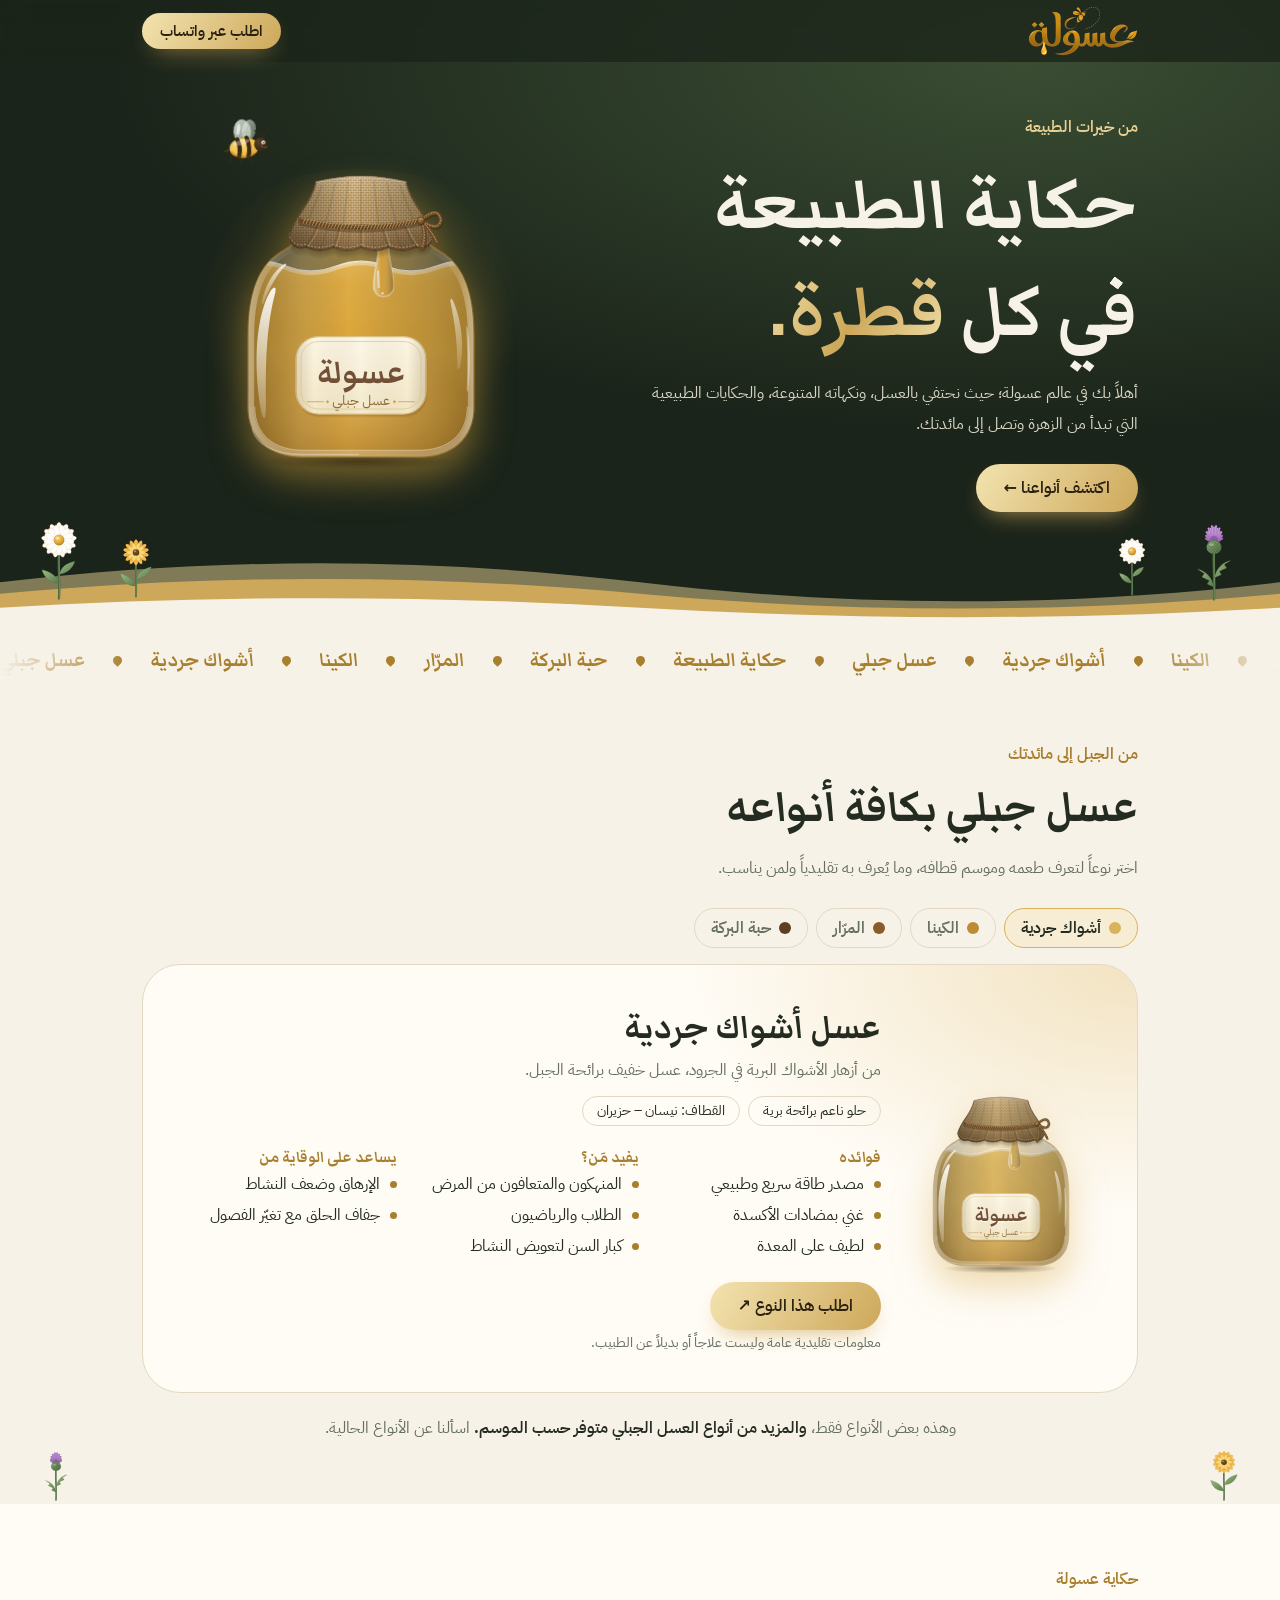
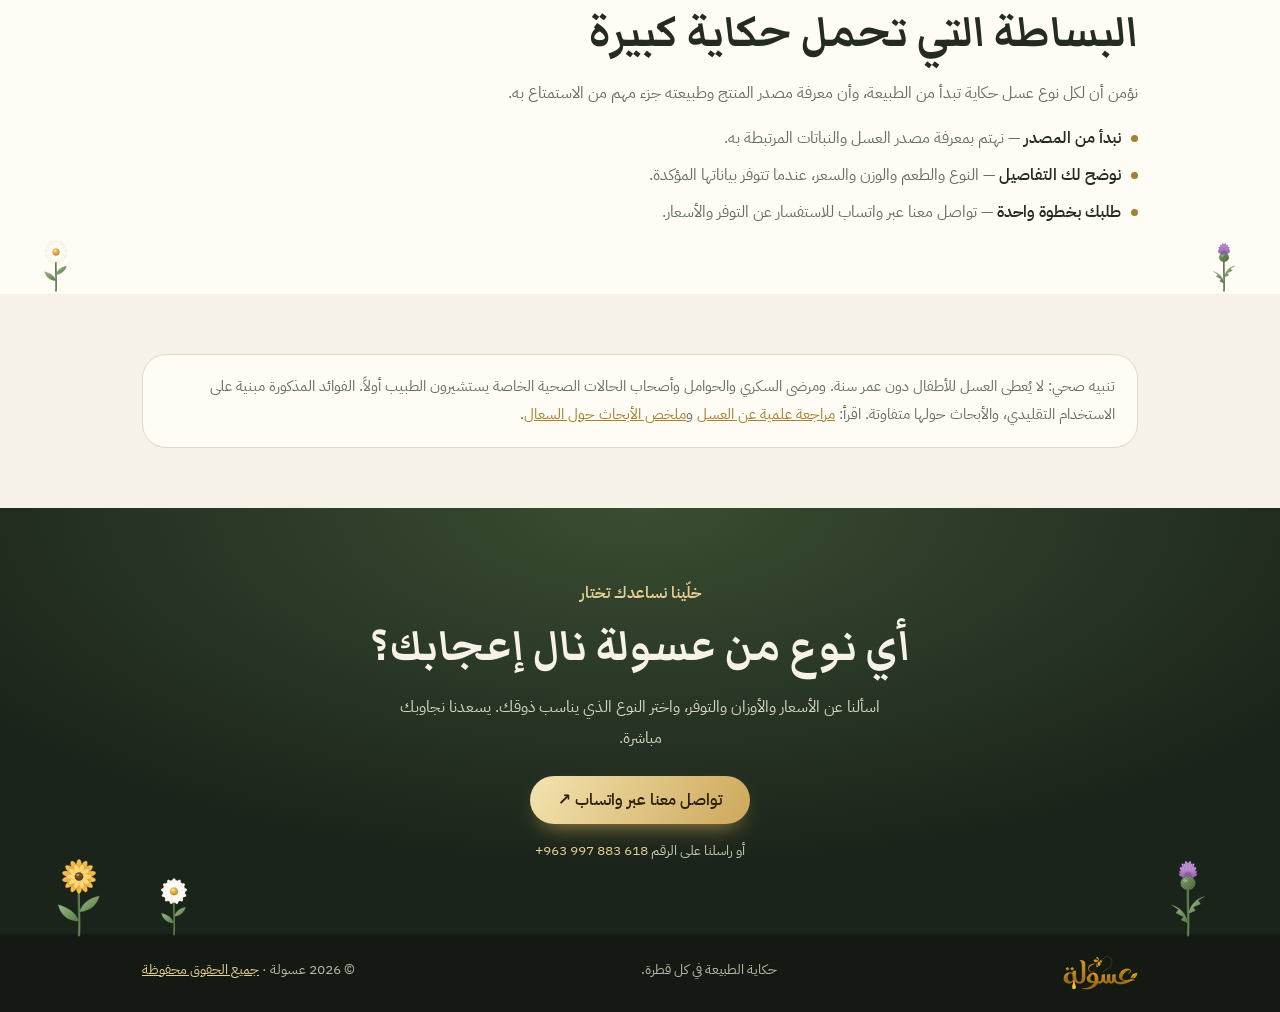
==== commit 9c9ba93a: "Logo v3: original-pixel cutout logo (header/footer webp srcset), bee+drop favicon, logo app icons + " ====
--- a/docs/index.html
+++ b/docs/index.html
@@ -7,20 +7,21 @@
 <title>عسولة | عسل جبلي بكافة أنواعه</title>
 <meta name="description" content="عسولة: عسل جبلي بكافة أنواعه — أشواك جردية، كينا، مرّار، حبة البركة. تعرّف على طعم كل نوع وموسم قطافه واستخداماته التقليدية، واطلب عبر واتساب.">
 <link rel="canonical" href="https://abedkhayyal97-design.github.io/asoula/">
-<meta property="og:type" content="website"><meta property="og:locale" content="ar_SY"><meta property="og:site_name" content="عسولة"><meta property="og:title" content="عسولة | عسل جبلي بكافة أنواعه"><meta property="og:description" content="عسولة: عسل جبلي بكافة أنواعه — أشواك جردية، كينا، مرّار، حبة البركة. تعرّف على طعم كل نوع وموسم قطافه واستخداماته التقليدية، واطلب عبر واتساب."><meta property="og:url" content="https://abedkhayyal97-design.github.io/asoula/"><meta property="og:image" content="https://abedkhayyal97-design.github.io/asoula/og.jpg"><meta property="og:image:width" content="1200"><meta property="og:image:height" content="630"><meta property="og:image:alt" content="مرطبان عسل عسولة – عسل جبلي">
+<meta property="og:type" content="website"><meta property="og:locale" content="ar_SY"><meta property="og:site_name" content="عسولة"><meta property="og:title" content="عسولة | عسل جبلي بكافة أنواعه"><meta property="og:description" content="عسولة: عسل جبلي بكافة أنواعه — أشواك جردية، كينا، مرّار، حبة البركة. تعرّف على طعم كل نوع وموسم قطافه واستخداماته التقليدية، واطلب عبر واتساب."><meta property="og:url" content="https://abedkhayyal97-design.github.io/asoula/"><meta property="og:image" content="https://abedkhayyal97-design.github.io/asoula/og.jpg"><meta property="og:image:width" content="1200"><meta property="og:image:height" content="630"><meta property="og:image:alt" content="شعار عسولة – عسل جبلي أصيل">
 <meta name="twitter:card" content="summary_large_image"><meta name="twitter:title" content="عسولة | عسل جبلي بكافة أنواعه"><meta name="twitter:description" content="عسولة: عسل جبلي بكافة أنواعه — أشواك جردية، كينا، مرّار، حبة البركة. تعرّف على طعم كل نوع وموسم قطافه واستخداماته التقليدية، واطلب عبر واتساب."><meta name="twitter:image" content="https://abedkhayyal97-design.github.io/asoula/og.jpg">
 <link rel="icon" href="favicon.svg" type="image/svg+xml"><link rel="icon" href="favicon.ico" sizes="any"><link rel="icon" href="favicon-32.png" sizes="32x32" type="image/png"><link rel="apple-touch-icon" href="apple-touch-icon.png"><link rel="manifest" href="site.webmanifest">
 <script type="application/ld+json">[{"@context":"https://schema.org","@type":"Organization","name":"عسولة","url":"https://abedkhayyal97-design.github.io/asoula/","slogan":"حكاية الطبيعة في كل قطرة.","telephone":"+963997883618","logo":"https://abedkhayyal97-design.github.io/asoula/icon-512.png","contactPoint":{"@type":"ContactPoint","telephone":"+963997883618","contactType":"sales","availableLanguage":"Arabic"}},{"@context":"https://schema.org","@type":"WebSite","name":"عسولة","url":"https://abedkhayyal97-design.github.io/asoula/","inLanguage":"ar"},{"@context":"https://schema.org","@type":"ItemList","name":"عسل جبلي بكافة أنواعه","itemListElement":[{"@type":"ListItem","position":1,"item":{"@type":"Product","name":"عسل أشواك جردية","description":"من أزهار الأشواك البرية في الجرود، عسل خفيف برائحة الجبل. الطعم: حلو ناعم برائحة برية. القطاف: نيسان – حزيران.","brand":{"@type":"Brand","name":"عسولة"}}},{"@type":"ListItem","position":2,"item":{"@type":"Product","name":"عسل الكينا","description":"عسل خريفي من أزهار الكينا، رائحته منعشة وقوامه متوسط. الطعم: منعش بنفحة منثول خفيفة. القطاف: تشرين الأول – كانون الأول.","brand":{"@type":"Brand","name":"عسولة"}}},{"@type":"ListItem","position":3,"item":{"@type":"Product","name":"عسل المرّار","description":"عسل داكن من نباتات برية مُرّة، مرارته لطيفة وقوامه كثيف. الطعم: مُرّ لطيف بحلاوة عميقة. القطاف: أيلول – تشرين الأول.","brand":{"@type":"Brand","name":"عسولة"}}},{"@type":"ListItem","position":4,"item":{"@type":"Product","name":"عسل حبة البركة","description":"عسل داكن بنكهة حبة البركة، من أقدم الوصفات الشعبية. الطعم: قوي بمرارة لطيفة. القطاف: على دفعات خاصة.","brand":{"@type":"Brand","name":"عسولة"}}}]}]</script>
+<link rel="preload" as="image" type="image/webp" href="logo-dark-220.webp" imagesrcset="logo-dark-110.webp 1x, logo-dark-220.webp 2x, logo-dark-330.webp 3x" fetchpriority="high">
 <link rel="preload" href="fonts/IBMPlexSansArabic-400-arabic.woff2" as="font" type="font/woff2" crossorigin>
 <link rel="preload" href="fonts/MarkaziText-700-arabic.woff2" as="font" type="font/woff2" crossorigin>
-<style>@font-face{font-family:IBM Plex Sans Arabic;font-style:normal;font-weight:400;font-display:swap;src:url(fonts/IBMPlexSansArabic-400-arabic.woff2) format("woff2");unicode-range:U+0600-06FF,U+0750-077F,U+0870-0891,U+0897-08E1,U+08E3-08FF,U+200C-200E,U+2010-2011,U+204F,U+2E41,U+FB50-FDFF,U+FE70-FE74,U+FE76-FEFC,U+102E0-102FB,U+10E60-10E7E,U+10EC2-10EC7,U+10EC9-10EEE,U+10EF0-10EFF,U+1EE00-1EE03,U+1EE05-1EE1F,U+1EE21-1EE22,U+1EE24,U+1EE27,U+1EE29-1EE32,U+1EE34-1EE37,U+1EE39,U+1EE3B,U+1EE42,U+1EE47,U+1EE49,U+1EE4B,U+1EE4D-1EE4F,U+1EE51-1EE52,U+1EE54,U+1EE57,U+1EE59,U+1EE5B,U+1EE5D,U+1EE5F,U+1EE61-1EE62,U+1EE64,U+1EE67-1EE6A,U+1EE6C-1EE72,U+1EE74-1EE77,U+1EE79-1EE7C,U+1EE7E,U+1EE80-1EE89,U+1EE8B-1EE9B,U+1EEA1-1EEA3,U+1EEA5-1EEA9,U+1EEAB-1EEBB,U+1EEF0-1EEF1}@font-face{font-family:IBM Plex Sans Arabic;font-style:normal;font-weight:400;font-display:swap;src:url(fonts/IBMPlexSansArabic-400-latin.woff2) format("woff2");unicode-range:U+0000-00FF,U+0131,U+0152-0153,U+02BB-02BC,U+02C6,U+02DA,U+02DC,U+0304,U+0308,U+0329,U+2000-206F,U+20AC,U+2122,U+2191,U+2193,U+2212,U+2215,U+FEFF,U+FFFD}@font-face{font-family:IBM Plex Sans Arabic;font-style:normal;font-weight:600;font-display:swap;src:url(fonts/IBMPlexSansArabic-600-arabic.woff2) format("woff2");unicode-range:U+0600-06FF,U+0750-077F,U+0870-0891,U+0897-08E1,U+08E3-08FF,U+200C-200E,U+2010-2011,U+204F,U+2E41,U+FB50-FDFF,U+FE70-FE74,U+FE76-FEFC,U+102E0-102FB,U+10E60-10E7E,U+10EC2-10EC7,U+10EC9-10EEE,U+10EF0-10EFF,U+1EE00-1EE03,U+1EE05-1EE1F,U+1EE21-1EE22,U+1EE24,U+1EE27,U+1EE29-1EE32,U+1EE34-1EE37,U+1EE39,U+1EE3B,U+1EE42,U+1EE47,U+1EE49,U+1EE4B,U+1EE4D-1EE4F,U+1EE51-1EE52,U+1EE54,U+1EE57,U+1EE59,U+1EE5B,U+1EE5D,U+1EE5F,U+1EE61-1EE62,U+1EE64,U+1EE67-1EE6A,U+1EE6C-1EE72,U+1EE74-1EE77,U+1EE79-1EE7C,U+1EE7E,U+1EE80-1EE89,U+1EE8B-1EE9B,U+1EEA1-1EEA3,U+1EEA5-1EEA9,U+1EEAB-1EEBB,U+1EEF0-1EEF1}@font-face{font-family:IBM Plex Sans Arabic;font-style:normal;font-weight:600;font-display:swap;src:url(fonts/IBMPlexSansArabic-600-latin.woff2) format("woff2");unicode-range:U+0000-00FF,U+0131,U+0152-0153,U+02BB-02BC,U+02C6,U+02DA,U+02DC,U+0304,U+0308,U+0329,U+2000-206F,U+20AC,U+2122,U+2191,U+2193,U+2212,U+2215,U+FEFF,U+FFFD}@font-face{font-family:Markazi Text;font-style:normal;font-weight:700;font-display:swap;src:url(fonts/MarkaziText-700-arabic.woff2) format("woff2");unicode-range:U+0600-06FF,U+0750-077F,U+0870-0891,U+0897-08E1,U+08E3-08FF,U+200C-200E,U+2010-2011,U+204F,U+2E41,U+FB50-FDFF,U+FE70-FE74,U+FE76-FEFC,U+102E0-102FB,U+10E60-10E7E,U+10EC2-10EC7,U+10EC9-10EEE,U+10EF0-10EFF,U+1EE00-1EE03,U+1EE05-1EE1F,U+1EE21-1EE22,U+1EE24,U+1EE27,U+1EE29-1EE32,U+1EE34-1EE37,U+1EE39,U+1EE3B,U+1EE42,U+1EE47,U+1EE49,U+1EE4B,U+1EE4D-1EE4F,U+1EE51-1EE52,U+1EE54,U+1EE57,U+1EE59,U+1EE5B,U+1EE5D,U+1EE5F,U+1EE61-1EE62,U+1EE64,U+1EE67-1EE6A,U+1EE6C-1EE72,U+1EE74-1EE77,U+1EE79-1EE7C,U+1EE7E,U+1EE80-1EE89,U+1EE8B-1EE9B,U+1EEA1-1EEA3,U+1EEA5-1EEA9,U+1EEAB-1EEBB,U+1EEF0-1EEF1}@font-face{font-family:Markazi Text;font-style:normal;font-weight:700;font-display:swap;src:url(fonts/MarkaziText-700-latin.woff2) format("woff2");unicode-range:U+0000-00FF,U+0131,U+0152-0153,U+02BB-02BC,U+02C6,U+02DA,U+02DC,U+0304,U+0308,U+0329,U+2000-206F,U+20AC,U+2122,U+2191,U+2193,U+2212,U+2215,U+FEFF,U+FFFD}:root{--bg:#F7F2E8;--pp:#FFFCF6;--ink:#242B21;--mu:#667060;--ln:#E2D8C3;--gd:#A87F2E;--fd:"Canela Arabic","Markazi Text",Georgia,serif;--fb:"Dahab Arabic ITF","IBM Plex Sans Arabic",system-ui,sans-serif}@media(prefers-color-scheme:dark){:root:not([data-theme=light]){--bg:#141A13;--pp:#1E271C;--ink:#EEE8D8;--mu:#A5AB98;--ln:#33402F;--gd:#D4AE5F}}:root[data-theme=dark]{--bg:#141A13;--pp:#1E271C;--ink:#EEE8D8;--mu:#A5AB98;--ln:#33402F;--gd:#D4AE5F}*{box-sizing:border-box;-webkit-tap-highlight-color:transparent}html{scroll-behavior:smooth;scroll-padding-top:calc(70px + env(safe-area-inset-top,0px))}body{margin:0;background:var(--bg);color:var(--ink);font:400 1.02rem/1.9 var(--fb);overflow-x:hidden}a{color:inherit;text-decoration:none}button{touch-action:manipulation;-webkit-user-select:none;user-select:none}:focus:not(:focus-visible){outline:none}:focus-visible{outline:2px solid var(--gd);outline-offset:3px}h1,h2,h3,.bd{font-family:var(--fd);font-weight:700;margin:0}.w{max-width:1040px;margin:auto;padding:0 22px}.hd{position:fixed;top:0;left:0;right:0;z-index:30;padding-top:env(safe-area-inset-top,0px);background:color-mix(in srgb,#1B241A 78%,transparent);backdrop-filter:blur(12px);-webkit-backdrop-filter:blur(12px);color:#f7f2e8}.hd :focus-visible{outline-color:#e6cf93}.hi{display:flex;justify-content:space-between;align-items:center;height:62px}.bd{display:flex;align-items:center;gap:10px;font-size:1.9rem;color:#e6cf93}.lg{width:42px;height:42px}.btn{display:inline-block;border:0;border-radius:999px;padding:12px 28px;font:600 1rem var(--fb);background:linear-gradient(120deg,#f3e3b0,#cda85a);color:#2a2010;box-shadow:0 10px 24px -12px #cda85a;transition:transform .3s;cursor:pointer;touch-action:manipulation}.btn:hover{transform:translateY(-2px)}.sm{padding:7px 18px;font-size:.92rem}.hero{position:relative;color:#f7f2e8;background:radial-gradient(110% 90% at 80% 10%,#3a4d33,#1b241a 65%);padding:calc(112px + env(safe-area-inset-top,0px)) 0 120px}.hg{display:grid;grid-template-columns:1.1fr .9fr;gap:24px;align-items:center}h1{font-size:clamp(3rem,8vw,5.6rem);line-height:1.2;margin:10px 0}h1 b{background:linear-gradient(120deg,#f3e3b0,#cda85a,#f3e3b0);-webkit-background-clip:text;background-clip:text;color:transparent}.hero p{color:#d9d5c3;max-width:30em;margin:0 0 24px}.ar{position:relative}.ar:before{content:"";position:absolute;inset:6%;border-radius:50%;background:radial-gradient(circle,#E0A93B55,transparent 66%)}.jar{--c:#D9B25A;position:relative;width:150px;height:auto;filter:drop-shadow(0 18px 18px color-mix(in srgb,var(--c) 50%,transparent))}.hero .jar{--c:#E0A93B;display:block;width:min(72%,250px);margin:auto;animation:fl 7s ease-in-out infinite}@keyframes fl{50%{transform:translateY(-12px) rotate(1.5deg)}}.wv{animation:wv 3.2s linear infinite}@keyframes wv{to{transform:translate(80px)}}.bb{fill:#fff;opacity:0;animation:bb 7s linear infinite}@keyframes bb{15%{opacity:.5}to{transform:translateY(-110px);opacity:0}}.dr{transform-box:fill-box;transform-origin:50% 0;animation:dr 5s ease-in-out infinite}@keyframes dr{50%{transform:scaleY(1.2)}}.liq{position:absolute;left:0;right:0;bottom:-1px;height:76px;overflow:hidden;direction:ltr}.liq svg{position:absolute;left:0;bottom:0;width:200%}.l1{height:100%;fill:#e6cf93;opacity:.5;animation:sl 17s linear infinite reverse}.l2{height:78%;fill:#cda85a;animation:sl 12s linear infinite}.l3{height:50%;fill:var(--bg);animation:sl 23s linear infinite}@keyframes sl{to{transform:translate(-50%)}}.band{direction:ltr;overflow:hidden;padding:14px 0 4px;color:var(--gd);font:700 1.5rem var(--fd);-webkit-mask-image:linear-gradient(90deg,transparent,#000 10%,#000 90%,transparent);mask-image:linear-gradient(90deg,transparent,#000 10%,#000 90%,transparent)}.tr{display:flex;width:max-content;animation:mq 30s linear infinite}.tr span{display:flex;align-items:center;white-space:nowrap}.tr span:after{content:"";width:9px;height:9px;margin:0 28px;background:var(--gd);border-radius:50% 50% 50% 0;transform:rotate(-45deg)}@keyframes mq{to{transform:translate(-50%)}}.sec{padding:60px 0}.k{color:var(--gd);font-weight:600}.mu{color:var(--mu)}h2{font-size:clamp(2.2rem,5vw,3.4rem);line-height:1.35;margin:2px 0 8px}.tabs{display:flex;flex-wrap:wrap;gap:8px;margin:24px 0 16px}.tabs button{display:flex;align-items:center;gap:8px;background:none;border:1px solid var(--ln);border-radius:999px;padding:7px 16px;font:600 1rem var(--fb);color:var(--mu);cursor:pointer;transition:.3s}.tabs i{width:12px;height:12px;border-radius:50%;background:var(--c)}.tabs [aria-selected=true]{color:var(--ink);border-color:var(--c);background:color-mix(in srgb,var(--c) 22%,var(--pp))}.stage{position:relative;overflow:hidden;border:1px solid var(--ln);border-radius:38px;background:var(--pp);padding:28px 22px;display:grid;gap:20px}.stage:before{content:"";position:absolute;inset:0;background:radial-gradient(70% 90% at 100% 0,color-mix(in srgb,var(--c) 34%,transparent),transparent 65%)}.stage>*{position:relative}.stage .jar{margin:auto}.stage h3{font-size:2.6rem;line-height:1.3}.stage p{margin:0}.ch{display:flex;flex-wrap:wrap;gap:8px;margin-top:10px}.ch b{font-weight:400;font-size:.9rem;border:1px solid var(--ln);border-radius:999px;padding:0 14px}.cols{display:grid;gap:14px;margin:20px 0}.col h4{margin:0;color:var(--gd);font:700 1.2rem var(--fd)}.col ul{list-style:none;margin:0;padding:0}.col li:before,.pt:before{content:"";display:inline-block;width:7px;height:7px;border-radius:50%;background:var(--gd);margin-inline-end:10px;vertical-align:middle}.nt{font-size:.85rem;color:var(--mu);margin:12px 0 0}.fade{animation:in .5s ease}@keyframes in{0%{opacity:0;transform:translateY(8px)}}.pts{list-style:none;padding:0;margin:14px 0 0}.pts li{margin-bottom:6px}.pts small{color:var(--mu);font-size:1rem}.bx{border:1px solid var(--ln);border-radius:24px;padding:18px 22px;background:var(--pp);color:var(--mu);font-size:.92rem;margin:0}.bx a{color:var(--gd);text-decoration:underline}.cta{background:radial-gradient(90% 120% at 50% 0,#3a4d33,#1b241a 70%);color:#f7f2e8;text-align:center;padding:70px 22px}.cta p{max-width:520px;margin:0 auto 22px;color:#d9d5c3}.cta small{display:block;margin-top:14px;color:#c9c5b2}.cta small span{direction:ltr;unicode-bidi:embed;color:#e6cf93}footer{background:#141a13;color:#b9b7a5;padding:22px 0 calc(22px + env(safe-area-inset-bottom,0px));font-size:.9rem}.fi{display:flex;justify-content:space-between;gap:10px;flex-wrap:wrap}.fi .bd{font-size:1.4rem}.fb{background:none;border:0;color:#e6cf93;font:inherit;text-decoration:underline;cursor:pointer;padding:0}dialog{border:1px solid var(--ln);border-radius:28px;background:var(--pp);color:var(--ink);padding:28px;text-align:center;max-width:340px}dialog::backdrop{background:#0008}dialog p{margin:0 0 14px}#bee{position:fixed;top:0;left:0;width:48px;height:48px;pointer-events:none;z-index:40}#bee svg{width:100%;height:100%;overflow:visible}.wg{transform-origin:28px 22px;animation:wf .09s infinite alternate}@keyframes wf{0%{transform:rotate(-18deg)}to{transform:rotate(14deg) scaleY(.7)}}@media(min-width:760px){.stage{grid-template-columns:200px 1fr;padding:36px}.cols{grid-template-columns:repeat(3,1fr);gap:24px}}@media(max-width:800px){.hg{grid-template-columns:1fr;text-align:center;gap:0}.hero p{margin-inline:auto}.ar{order:-1}}@media(prefers-reduced-motion:reduce){*{animation:none!important;transition:none!important;scroll-behavior:auto!important}}.sec,.cta{position:relative}.fw{position:absolute;bottom:var(--b,0);width:var(--w,44px);height:auto;aspect-ratio:60/84;pointer-events:none;z-index:1;overflow:visible;transform-origin:50% 100%;animation:sw 5.5s ease-in-out var(--d,0s) infinite alternate}@keyframes sw{0%{transform:rotate(-2.2deg)}to{transform:rotate(2.2deg)}}#bee{pointer-events:auto;cursor:grab;touch-action:none;-webkit-tap-highlight-color:transparent;border-radius:50%}#bee:after{content:"";position:absolute;inset:-12px}#bee:focus-visible{outline:2px solid #E6CF93;outline-offset:6px;box-shadow:0 0 0 8px #1b241a99}#bee.pr .wg{animation-duration:1.5s}#bee.ct{cursor:grabbing}#bee.ct .wg{animation-duration:.04s}#bbl{position:fixed;top:0;left:0;z-index:45;box-sizing:border-box;width:max-content;max-width:min(272px,calc(100vw - 16px));padding:11px 16px;border-radius:20px;background:var(--pp);color:var(--ink);border:1.5px solid var(--gd);box-shadow:0 14px 30px -14px #0009;font:600 .95rem/1.75 var(--fb);text-align:center;direction:rtl;opacity:0;pointer-events:none;transition:opacity .25s}#bbl.on{opacity:1;pointer-events:auto}#bbl:after{content:"";position:absolute;left:var(--tx,50%);bottom:-7.5px;width:12px;height:12px;background:var(--pp);border:solid var(--gd);border-width:0 1.5px 1.5px 0;transform:translate(-50%) rotate(45deg)}#bbl.bl:after{bottom:auto;top:-7.5px;border-width:1.5px 0 0 1.5px}#bbl .bc{display:block;margin-top:6px;color:var(--gd);font-weight:700;text-decoration:underline;text-underline-offset:3px}.jar,.lg,#bee svg,.fw{shape-rendering:geometricPrecision;text-rendering:geometricPrecision}.band{text-rendering:geometricPrecision}.hd .lg{width:auto;height:50px;display:block}.fi .lf{width:auto;height:34px;display:block}
+<style>@font-face{font-family:IBM Plex Sans Arabic;font-style:normal;font-weight:400;font-display:swap;src:url(fonts/IBMPlexSansArabic-400-arabic.woff2) format("woff2");unicode-range:U+0600-06FF,U+0750-077F,U+0870-0891,U+0897-08E1,U+08E3-08FF,U+200C-200E,U+2010-2011,U+204F,U+2E41,U+FB50-FDFF,U+FE70-FE74,U+FE76-FEFC,U+102E0-102FB,U+10E60-10E7E,U+10EC2-10EC7,U+10EC9-10EEE,U+10EF0-10EFF,U+1EE00-1EE03,U+1EE05-1EE1F,U+1EE21-1EE22,U+1EE24,U+1EE27,U+1EE29-1EE32,U+1EE34-1EE37,U+1EE39,U+1EE3B,U+1EE42,U+1EE47,U+1EE49,U+1EE4B,U+1EE4D-1EE4F,U+1EE51-1EE52,U+1EE54,U+1EE57,U+1EE59,U+1EE5B,U+1EE5D,U+1EE5F,U+1EE61-1EE62,U+1EE64,U+1EE67-1EE6A,U+1EE6C-1EE72,U+1EE74-1EE77,U+1EE79-1EE7C,U+1EE7E,U+1EE80-1EE89,U+1EE8B-1EE9B,U+1EEA1-1EEA3,U+1EEA5-1EEA9,U+1EEAB-1EEBB,U+1EEF0-1EEF1}@font-face{font-family:IBM Plex Sans Arabic;font-style:normal;font-weight:400;font-display:swap;src:url(fonts/IBMPlexSansArabic-400-latin.woff2) format("woff2");unicode-range:U+0000-00FF,U+0131,U+0152-0153,U+02BB-02BC,U+02C6,U+02DA,U+02DC,U+0304,U+0308,U+0329,U+2000-206F,U+20AC,U+2122,U+2191,U+2193,U+2212,U+2215,U+FEFF,U+FFFD}@font-face{font-family:IBM Plex Sans Arabic;font-style:normal;font-weight:600;font-display:swap;src:url(fonts/IBMPlexSansArabic-600-arabic.woff2) format("woff2");unicode-range:U+0600-06FF,U+0750-077F,U+0870-0891,U+0897-08E1,U+08E3-08FF,U+200C-200E,U+2010-2011,U+204F,U+2E41,U+FB50-FDFF,U+FE70-FE74,U+FE76-FEFC,U+102E0-102FB,U+10E60-10E7E,U+10EC2-10EC7,U+10EC9-10EEE,U+10EF0-10EFF,U+1EE00-1EE03,U+1EE05-1EE1F,U+1EE21-1EE22,U+1EE24,U+1EE27,U+1EE29-1EE32,U+1EE34-1EE37,U+1EE39,U+1EE3B,U+1EE42,U+1EE47,U+1EE49,U+1EE4B,U+1EE4D-1EE4F,U+1EE51-1EE52,U+1EE54,U+1EE57,U+1EE59,U+1EE5B,U+1EE5D,U+1EE5F,U+1EE61-1EE62,U+1EE64,U+1EE67-1EE6A,U+1EE6C-1EE72,U+1EE74-1EE77,U+1EE79-1EE7C,U+1EE7E,U+1EE80-1EE89,U+1EE8B-1EE9B,U+1EEA1-1EEA3,U+1EEA5-1EEA9,U+1EEAB-1EEBB,U+1EEF0-1EEF1}@font-face{font-family:IBM Plex Sans Arabic;font-style:normal;font-weight:600;font-display:swap;src:url(fonts/IBMPlexSansArabic-600-latin.woff2) format("woff2");unicode-range:U+0000-00FF,U+0131,U+0152-0153,U+02BB-02BC,U+02C6,U+02DA,U+02DC,U+0304,U+0308,U+0329,U+2000-206F,U+20AC,U+2122,U+2191,U+2193,U+2212,U+2215,U+FEFF,U+FFFD}@font-face{font-family:Markazi Text;font-style:normal;font-weight:700;font-display:swap;src:url(fonts/MarkaziText-700-arabic.woff2) format("woff2");unicode-range:U+0600-06FF,U+0750-077F,U+0870-0891,U+0897-08E1,U+08E3-08FF,U+200C-200E,U+2010-2011,U+204F,U+2E41,U+FB50-FDFF,U+FE70-FE74,U+FE76-FEFC,U+102E0-102FB,U+10E60-10E7E,U+10EC2-10EC7,U+10EC9-10EEE,U+10EF0-10EFF,U+1EE00-1EE03,U+1EE05-1EE1F,U+1EE21-1EE22,U+1EE24,U+1EE27,U+1EE29-1EE32,U+1EE34-1EE37,U+1EE39,U+1EE3B,U+1EE42,U+1EE47,U+1EE49,U+1EE4B,U+1EE4D-1EE4F,U+1EE51-1EE52,U+1EE54,U+1EE57,U+1EE59,U+1EE5B,U+1EE5D,U+1EE5F,U+1EE61-1EE62,U+1EE64,U+1EE67-1EE6A,U+1EE6C-1EE72,U+1EE74-1EE77,U+1EE79-1EE7C,U+1EE7E,U+1EE80-1EE89,U+1EE8B-1EE9B,U+1EEA1-1EEA3,U+1EEA5-1EEA9,U+1EEAB-1EEBB,U+1EEF0-1EEF1}@font-face{font-family:Markazi Text;font-style:normal;font-weight:700;font-display:swap;src:url(fonts/MarkaziText-700-latin.woff2) format("woff2");unicode-range:U+0000-00FF,U+0131,U+0152-0153,U+02BB-02BC,U+02C6,U+02DA,U+02DC,U+0304,U+0308,U+0329,U+2000-206F,U+20AC,U+2122,U+2191,U+2193,U+2212,U+2215,U+FEFF,U+FFFD}:root{--bg:#F7F2E8;--pp:#FFFCF6;--ink:#242B21;--mu:#667060;--ln:#E2D8C3;--gd:#A87F2E;--fd:"Canela Arabic","Markazi Text",Georgia,serif;--fb:"Dahab Arabic ITF","IBM Plex Sans Arabic",system-ui,sans-serif}@media(prefers-color-scheme:dark){:root:not([data-theme=light]){--bg:#141A13;--pp:#1E271C;--ink:#EEE8D8;--mu:#A5AB98;--ln:#33402F;--gd:#D4AE5F}}:root[data-theme=dark]{--bg:#141A13;--pp:#1E271C;--ink:#EEE8D8;--mu:#A5AB98;--ln:#33402F;--gd:#D4AE5F}*{box-sizing:border-box;-webkit-tap-highlight-color:transparent}html{scroll-behavior:smooth;scroll-padding-top:calc(70px + env(safe-area-inset-top,0px))}body{margin:0;background:var(--bg);color:var(--ink);font:400 1.02rem/1.9 var(--fb);overflow-x:hidden}a{color:inherit;text-decoration:none}button{touch-action:manipulation;-webkit-user-select:none;user-select:none}:focus:not(:focus-visible){outline:none}:focus-visible{outline:2px solid var(--gd);outline-offset:3px}h1,h2,h3,.bd{font-family:var(--fd);font-weight:700;margin:0}.w{max-width:1040px;margin:auto;padding:0 22px}.hd{position:fixed;top:0;left:0;right:0;z-index:30;padding-top:env(safe-area-inset-top,0px);background:color-mix(in srgb,#1B241A 78%,transparent);backdrop-filter:blur(12px);-webkit-backdrop-filter:blur(12px);color:#f7f2e8}.hd :focus-visible{outline-color:#e6cf93}.hi{display:flex;justify-content:space-between;align-items:center;height:62px}.bd{display:flex;align-items:center;gap:10px;font-size:1.9rem;color:#e6cf93}.lg{width:42px;height:42px}.btn{display:inline-block;border:0;border-radius:999px;padding:12px 28px;font:600 1rem var(--fb);background:linear-gradient(120deg,#f3e3b0,#cda85a);color:#2a2010;box-shadow:0 10px 24px -12px #cda85a;transition:transform .3s;cursor:pointer;touch-action:manipulation}.btn:hover{transform:translateY(-2px)}.sm{padding:7px 18px;font-size:.92rem}.hero{position:relative;color:#f7f2e8;background:radial-gradient(110% 90% at 80% 10%,#3a4d33,#1b241a 65%);padding:calc(112px + env(safe-area-inset-top,0px)) 0 120px}.hg{display:grid;grid-template-columns:1.1fr .9fr;gap:24px;align-items:center}h1{font-size:clamp(3rem,8vw,5.6rem);line-height:1.2;margin:10px 0}h1 b{background:linear-gradient(120deg,#f3e3b0,#cda85a,#f3e3b0);-webkit-background-clip:text;background-clip:text;color:transparent}.hero p{color:#d9d5c3;max-width:30em;margin:0 0 24px}.ar{position:relative}.ar:before{content:"";position:absolute;inset:6%;border-radius:50%;background:radial-gradient(circle,#E0A93B55,transparent 66%)}.jar{--c:#D9B25A;position:relative;width:150px;height:auto;filter:drop-shadow(0 18px 18px color-mix(in srgb,var(--c) 50%,transparent))}.hero .jar{--c:#E0A93B;display:block;width:min(72%,250px);margin:auto;animation:fl 7s ease-in-out infinite}@keyframes fl{50%{transform:translateY(-12px) rotate(1.5deg)}}.wv{animation:wv 3.2s linear infinite}@keyframes wv{to{transform:translate(80px)}}.bb{fill:#fff;opacity:0;animation:bb 7s linear infinite}@keyframes bb{15%{opacity:.5}to{transform:translateY(-110px);opacity:0}}.dr{transform-box:fill-box;transform-origin:50% 0;animation:dr 5s ease-in-out infinite}@keyframes dr{50%{transform:scaleY(1.2)}}.liq{position:absolute;left:0;right:0;bottom:-1px;height:76px;overflow:hidden;direction:ltr}.liq svg{position:absolute;left:0;bottom:0;width:200%}.l1{height:100%;fill:#e6cf93;opacity:.5;animation:sl 17s linear infinite reverse}.l2{height:78%;fill:#cda85a;animation:sl 12s linear infinite}.l3{height:50%;fill:var(--bg);animation:sl 23s linear infinite}@keyframes sl{to{transform:translate(-50%)}}.band{direction:ltr;overflow:hidden;padding:14px 0 4px;color:var(--gd);font:700 1.5rem var(--fd);-webkit-mask-image:linear-gradient(90deg,transparent,#000 10%,#000 90%,transparent);mask-image:linear-gradient(90deg,transparent,#000 10%,#000 90%,transparent)}.tr{display:flex;width:max-content;animation:mq 30s linear infinite}.tr span{display:flex;align-items:center;white-space:nowrap}.tr span:after{content:"";width:9px;height:9px;margin:0 28px;background:var(--gd);border-radius:50% 50% 50% 0;transform:rotate(-45deg)}@keyframes mq{to{transform:translate(-50%)}}.sec{padding:60px 0}.k{color:var(--gd);font-weight:600}.mu{color:var(--mu)}h2{font-size:clamp(2.2rem,5vw,3.4rem);line-height:1.35;margin:2px 0 8px}.tabs{display:flex;flex-wrap:wrap;gap:8px;margin:24px 0 16px}.tabs button{display:flex;align-items:center;gap:8px;background:none;border:1px solid var(--ln);border-radius:999px;padding:7px 16px;font:600 1rem var(--fb);color:var(--mu);cursor:pointer;transition:.3s}.tabs i{width:12px;height:12px;border-radius:50%;background:var(--c)}.tabs [aria-selected=true]{color:var(--ink);border-color:var(--c);background:color-mix(in srgb,var(--c) 22%,var(--pp))}.stage{position:relative;overflow:hidden;border:1px solid var(--ln);border-radius:38px;background:var(--pp);padding:28px 22px;display:grid;gap:20px}.stage:before{content:"";position:absolute;inset:0;background:radial-gradient(70% 90% at 100% 0,color-mix(in srgb,var(--c) 34%,transparent),transparent 65%)}.stage>*{position:relative}.stage .jar{margin:auto}.stage h3{font-size:2.6rem;line-height:1.3}.stage p{margin:0}.ch{display:flex;flex-wrap:wrap;gap:8px;margin-top:10px}.ch b{font-weight:400;font-size:.9rem;border:1px solid var(--ln);border-radius:999px;padding:0 14px}.cols{display:grid;gap:14px;margin:20px 0}.col h4{margin:0;color:var(--gd);font:700 1.2rem var(--fd)}.col ul{list-style:none;margin:0;padding:0}.col li:before,.pt:before{content:"";display:inline-block;width:7px;height:7px;border-radius:50%;background:var(--gd);margin-inline-end:10px;vertical-align:middle}.nt{font-size:.85rem;color:var(--mu);margin:12px 0 0}.fade{animation:in .5s ease}@keyframes in{0%{opacity:0;transform:translateY(8px)}}.pts{list-style:none;padding:0;margin:14px 0 0}.pts li{margin-bottom:6px}.pts small{color:var(--mu);font-size:1rem}.bx{border:1px solid var(--ln);border-radius:24px;padding:18px 22px;background:var(--pp);color:var(--mu);font-size:.92rem;margin:0}.bx a{color:var(--gd);text-decoration:underline}.cta{background:radial-gradient(90% 120% at 50% 0,#3a4d33,#1b241a 70%);color:#f7f2e8;text-align:center;padding:70px 22px}.cta p{max-width:520px;margin:0 auto 22px;color:#d9d5c3}.cta small{display:block;margin-top:14px;color:#c9c5b2}.cta small span{direction:ltr;unicode-bidi:embed;color:#e6cf93}footer{background:#141a13;color:#b9b7a5;padding:22px 0 calc(22px + env(safe-area-inset-bottom,0px));font-size:.9rem}.fi{display:flex;justify-content:space-between;gap:10px;flex-wrap:wrap}.fi .bd{font-size:1.4rem}.fb{background:none;border:0;color:#e6cf93;font:inherit;text-decoration:underline;cursor:pointer;padding:0}dialog{border:1px solid var(--ln);border-radius:28px;background:var(--pp);color:var(--ink);padding:28px;text-align:center;max-width:340px}dialog::backdrop{background:#0008}dialog p{margin:0 0 14px}#bee{position:fixed;top:0;left:0;width:48px;height:48px;pointer-events:none;z-index:40}#bee svg{width:100%;height:100%;overflow:visible}.wg{transform-origin:28px 22px;animation:wf .09s infinite alternate}@keyframes wf{0%{transform:rotate(-18deg)}to{transform:rotate(14deg) scaleY(.7)}}@media(min-width:760px){.stage{grid-template-columns:200px 1fr;padding:36px}.cols{grid-template-columns:repeat(3,1fr);gap:24px}}@media(max-width:800px){.hg{grid-template-columns:1fr;text-align:center;gap:0}.hero p{margin-inline:auto}.ar{order:-1}}@media(prefers-reduced-motion:reduce){*{animation:none!important;transition:none!important;scroll-behavior:auto!important}}.sec,.cta{position:relative}.fw{position:absolute;bottom:var(--b,0);width:var(--w,44px);height:auto;aspect-ratio:60/84;pointer-events:none;z-index:1;overflow:visible;transform-origin:50% 100%;animation:sw 5.5s ease-in-out var(--d,0s) infinite alternate}@keyframes sw{0%{transform:rotate(-2.2deg)}to{transform:rotate(2.2deg)}}#bee{pointer-events:auto;cursor:grab;touch-action:none;-webkit-tap-highlight-color:transparent;border-radius:50%}#bee:after{content:"";position:absolute;inset:-12px}#bee:focus-visible{outline:2px solid #E6CF93;outline-offset:6px;box-shadow:0 0 0 8px #1b241a99}#bee.pr .wg{animation-duration:1.5s}#bee.ct{cursor:grabbing}#bee.ct .wg{animation-duration:.04s}#bbl{position:fixed;top:0;left:0;z-index:45;box-sizing:border-box;width:max-content;max-width:min(272px,calc(100vw - 16px));padding:11px 16px;border-radius:20px;background:var(--pp);color:var(--ink);border:1.5px solid var(--gd);box-shadow:0 14px 30px -14px #0009;font:600 .95rem/1.75 var(--fb);text-align:center;direction:rtl;opacity:0;pointer-events:none;transition:opacity .25s}#bbl.on{opacity:1;pointer-events:auto}#bbl:after{content:"";position:absolute;left:var(--tx,50%);bottom:-7.5px;width:12px;height:12px;background:var(--pp);border:solid var(--gd);border-width:0 1.5px 1.5px 0;transform:translate(-50%) rotate(45deg)}#bbl.bl:after{bottom:auto;top:-7.5px;border-width:1.5px 0 0 1.5px}#bbl .bc{display:block;margin-top:6px;color:var(--gd);font-weight:700;text-decoration:underline;text-underline-offset:3px}.jar,.lg,#bee svg,.fw{shape-rendering:geometricPrecision;text-rendering:geometricPrecision}.band{text-rendering:geometricPrecision}.hd .lg{width:auto;height:50px;display:block}.fi .lf{width:auto;height:34px;display:block}.hd picture,.fi picture{display:block;line-height:0}
 </style>
 </head>
 <body>
 <svg width="0" height="0" style="position:absolute" aria-hidden="true"><defs><linearGradient id="sh" x2="1"><stop stop-opacity=".35"/><stop offset=".45" stop-opacity="0"/><stop offset="1" stop-opacity=".3"/></linearGradient><linearGradient id="gg" x2="1" y2="1"><stop stop-color="#F3E3B0"/><stop offset="1" stop-color="#CDA85A"/></linearGradient><pattern id="bl" width="4" height="4" patternUnits="userSpaceOnUse"><path d="M0 1H4M0 3H4" stroke="#6B4A26" stroke-opacity=".38" stroke-width=".8"/><path d="M1 0V4M3 0V4" stroke="#fff" stroke-opacity=".22" stroke-width=".8"/><path d="M0 0H2V2H0ZM2 2H4V4H2Z" fill="#fff" fill-opacity=".035"/><path d="M2 0H4V2H2ZM0 2H2V4H0Z" fill="#3A2A14" fill-opacity=".07"/></pattern><path id="wp" d="M0 30C100 0 200 0 300 30C400 60 500 60 600 30C700 0 800 0 900 30C1000 60 1100 60 1200 30V90H0Z"/><path id="bp" d="M60 56H140C140 70 150 74 166 84C184 96 190 120 190 150V206C190 232 172 246 146 246H54C28 246 10 232 10 206V150C10 120 16 96 34 84C50 74 60 70 60 56Z"/><path id="sk" d="M64 26Q100 17 136 26C140 44 154 54 158 70Q155 82 144 79Q133 84 122 79Q111 84 100 79Q89 84 78 79Q67 84 56 79Q45 82 42 70C46 54 60 44 64 26Z"/><clipPath id="jc"><use href="#bp"/></clipPath><clipPath id="kc"><use href="#sk"/></clipPath><clipPath id="lc"><rect x="48" y="150" width="104" height="62" rx="18"/></clipPath><linearGradient id="gb" x2="1"><stop stop-color="#fff" stop-opacity=".36"/><stop offset=".09" stop-color="#fff" stop-opacity=".2"/><stop offset=".5" stop-color="#fff" stop-opacity=".1"/><stop offset=".91" stop-color="#fff" stop-opacity=".2"/><stop offset="1" stop-color="#fff" stop-opacity=".34"/></linearGradient><radialGradient id="cs"><stop stop-color="#1B1208" stop-opacity=".42"/><stop offset=".6" stop-color="#1B1208" stop-opacity=".16"/><stop offset="1" stop-color="#1B1208" stop-opacity="0"/></radialGradient><linearGradient id="gw" x2="1"><stop stop-color="#fff" stop-opacity=".4"/><stop offset=".07" stop-color="#fff" stop-opacity=".2"/><stop offset=".2" stop-color="#fff" stop-opacity="0"/><stop offset=".8" stop-color="#fff" stop-opacity="0"/><stop offset=".93" stop-color="#fff" stop-opacity=".14"/><stop offset="1" stop-color="#fff" stop-opacity=".42"/></linearGradient><linearGradient id="gt" x2="0" y2="1"><stop stop-color="#fff" stop-opacity=".05"/><stop offset="1" stop-color="#fff" stop-opacity=".24"/></linearGradient><linearGradient id="hv" x2="0" y2="1"><stop stop-color="#FFE9B0" stop-opacity=".24"/><stop offset=".1" stop-color="#FFE9B0" stop-opacity=".08"/><stop offset=".32" stop-color="#fff" stop-opacity="0"/><stop offset=".6" stop-color="#7A4208" stop-opacity=".1"/><stop offset="1" stop-color="#6B3A06" stop-opacity=".34"/></linearGradient><linearGradient id="hs" x2="1"><stop stop-color="#FFE2A0" stop-opacity="0"/><stop offset=".26" stop-color="#FFE2A0" stop-opacity=".12"/><stop offset=".42" stop-color="#FFE2A0" stop-opacity="0"/><stop offset=".78" stop-color="#FFE2A0" stop-opacity=".05"/><stop offset="1" stop-color="#FFE2A0" stop-opacity="0"/></linearGradient><radialGradient id="hg" cx=".5" cy=".5" r=".5"><stop stop-color="#FFD98A" stop-opacity=".26"/><stop offset="1" stop-color="#FFD98A" stop-opacity="0"/></radialGradient><linearGradient id="hl" x2="0" y2="1"><stop stop-color="#fff" stop-opacity=".92"/><stop offset=".6" stop-color="#fff" stop-opacity=".5"/><stop offset="1" stop-color="#fff" stop-opacity=".22"/></linearGradient><linearGradient id="dg" x2="1"><stop stop-color="#fff" stop-opacity=".5"/><stop offset=".4" stop-color="#fff" stop-opacity="0"/><stop offset="1" stop-color="#2A1608" stop-opacity=".32"/></linearGradient><radialGradient id="bu" cx=".34" cy=".3" r=".75"><stop stop-color="#fff" stop-opacity=".95"/><stop offset=".3" stop-color="#fff" stop-opacity=".25"/><stop offset=".8" stop-color="#fff" stop-opacity=".12"/><stop offset="1" stop-color="#fff" stop-opacity=".7"/></radialGradient><linearGradient id="pa" x2="0" y2="1"><stop stop-color="#FCF6E4"/><stop offset="1" stop-color="#F3E7C6"/></linearGradient><linearGradient id="pc" x2="1"><stop stop-color="#5A3C1E" stop-opacity=".16"/><stop offset=".14" stop-color="#5A3C1E" stop-opacity="0"/><stop offset=".5" stop-color="#fff" stop-opacity=".14"/><stop offset=".86" stop-color="#5A3C1E" stop-opacity="0"/><stop offset="1" stop-color="#5A3C1E" stop-opacity=".2"/></linearGradient><linearGradient id="lf" x2="0" y2="1"><stop stop-color="#DDBC82"/><stop offset=".45" stop-color="#C9A56A"/><stop offset="1" stop-color="#AE8650"/></linearGradient><linearGradient id="lv" x2="0" y2="1"><stop stop-color="#fff" stop-opacity=".1"/><stop offset=".28" stop-color="#fff" stop-opacity="0"/><stop offset=".62" stop-color="#2A1608" stop-opacity="0"/><stop offset="1" stop-color="#2A1608" stop-opacity=".3"/></linearGradient><radialGradient id="kn" cx=".4" cy=".35" r=".7"><stop stop-color="#A97B3F"/><stop offset="1" stop-color="#4A3018"/></radialGradient><linearGradient id="wgd" x2="1" y2="1"><stop stop-color="#fff" stop-opacity=".95"/><stop offset="1" stop-color="#D8E8D6" stop-opacity=".6"/></linearGradient><radialGradient id="bbg" cx=".38" cy=".28" r=".85"><stop stop-color="#FBDC84"/><stop offset=".55" stop-color="#F2C14E"/><stop offset="1" stop-color="#D99A2B"/></radialGradient><radialGradient id="bhd" cx=".35" cy=".3" r=".85"><stop stop-color="#5A4224"/><stop offset="1" stop-color="#2A1D0D"/></radialGradient><g id="jb"><ellipse cx="100" cy="250" rx="78" ry="6.5" fill="url(#cs)"/><use href="#bp" fill="url(#gb)"/><use href="#bp" fill="none" stroke="#B98A43" stroke-opacity=".5" stroke-width="2"/></g><g id="jf"><g clip-path="url(#jc)"><use href="#sk" fill="#1B1208" fill-opacity=".055" transform="translate(0 1)"/><use href="#sk" fill="#1B1208" fill-opacity=".055" transform="translate(0 2)"/><use href="#sk" fill="#1B1208" fill-opacity=".055" transform="translate(0 3)"/><use href="#sk" fill="#1B1208" fill-opacity=".055" transform="translate(0 4)"/><use href="#sk" fill="#1B1208" fill-opacity=".055" transform="translate(0 5)"/><use href="#sk" fill="#1B1208" fill-opacity=".055" transform="translate(0 6.2)"/><rect y="50" width="200" height="210" fill="url(#sh)"/><rect y="50" width="200" height="210" fill="url(#hs)"/><ellipse cx="100" cy="212" rx="86" ry="46" fill="url(#hg)"/></g><use href="#bp" fill="none" stroke="url(#gw)" stroke-width="9" clip-path="url(#jc)"/><path d="M10 206C10 232 28 246 54 246H146C172 246 190 232 190 206L185 206C185 229 169 241 146 241H54C31 241 15 229 15 206Z" fill="url(#gt)"/><path d="M15 206C15 229 31 241 54 241H146C169 241 185 229 185 206" fill="none" stroke="#fff" stroke-opacity=".4" stroke-width=".7"/><path d="M13 224C16 236 30 244.4 52 244.4H98" fill="none" stroke="#fff" stroke-opacity=".28" stroke-width="1.1" stroke-linecap="round"/><path d="M30.37 110.7C30.01 111.05 28.81 112.03 28.2 112.81C27.58 113.58 27.16 114.47 26.68 115.34C26.2 116.21 25.75 117.12 25.32 118.04C24.89 118.97 24.48 119.92 24.09 120.89C23.69 121.86 23.32 122.85 22.96 123.86C22.6 124.87 22.26 125.9 21.94 126.95C21.61 128 21.3 129.07 21.01 130.15C20.71 131.23 20.43 132.34 20.17 133.45C19.9 134.57 19.65 135.71 19.42 136.86C19.18 138.01 18.96 139.18 18.75 140.36C18.55 141.54 18.36 142.73 18.18 143.94C18 145.15 17.84 146.38 17.68 147.62C17.53 148.85 17.4 150.11 17.28 151.37C17.15 152.64 17.04 153.91 16.95 155.21C16.85 156.5 16.77 157.8 16.7 159.11C16.63 160.43 16.58 161.75 16.54 163.09C16.5 164.43 16.47 165.78 16.45 167.14C16.44 168.5 16.44 169.87 16.45 171.25C16.46 172.63 16.48 174.02 16.52 175.42C16.56 176.82 16.61 178.23 16.68 179.65C16.74 181.07 16.82 182.5 16.91 183.94C17 185.38 17.11 186.82 17.22 188.28C17.34 189.73 17.47 191.19 17.62 192.66C17.77 194.13 17.93 195.6 18.11 197.09C18.29 198.57 18.48 200.06 18.69 201.55C18.9 203.05 19.13 204.55 19.39 206.06C19.65 207.56 19.84 209.08 20.25 210.58C20.65 212.09 21.54 214.32 21.8 215.07L23.2 214.93C23.3 214.15 23.72 211.78 23.84 210.24C23.95 208.7 23.88 207.19 23.88 205.68C23.89 204.16 23.88 202.66 23.87 201.17C23.86 199.68 23.85 198.2 23.84 196.73C23.84 195.25 23.83 193.79 23.83 192.34C23.83 190.89 23.83 189.45 23.83 188.01C23.83 186.58 23.84 185.16 23.86 183.75C23.87 182.34 23.89 180.94 23.91 179.55C23.93 178.16 23.96 176.78 23.99 175.41C24.03 174.04 24.07 172.69 24.11 171.34C24.16 170 24.21 168.67 24.26 167.35C24.32 166.03 24.38 164.72 24.45 163.42C24.52 162.12 24.59 160.84 24.67 159.57C24.75 158.3 24.83 157.04 24.93 155.79C25.02 154.55 25.12 153.32 25.22 152.1C25.33 150.88 25.44 149.67 25.55 148.48C25.67 147.29 25.79 146.11 25.92 144.95C26.05 143.78 26.19 142.63 26.33 141.5C26.48 140.36 26.63 139.24 26.78 138.13C26.94 137.03 27.1 135.93 27.27 134.85C27.43 133.78 27.61 132.71 27.79 131.66C27.97 130.61 28.16 129.58 28.35 128.56C28.54 127.54 28.74 126.53 28.95 125.54C29.15 124.55 29.36 123.57 29.57 122.61C29.78 121.64 30 120.69 30.22 119.75C30.44 118.81 30.67 117.89 30.88 116.97C31.1 116.05 31.39 115.18 31.51 114.23C31.64 113.29 31.61 111.79 31.63 111.3Z" fill="url(#hl)"/><path d="M171.53 120.16C171.53 120.51 171.51 121.58 171.58 122.27C171.64 122.95 171.81 123.6 171.93 124.27C172.05 124.94 172.19 125.6 172.31 126.26C172.44 126.93 172.57 127.59 172.7 128.25C172.82 128.92 172.95 129.58 173.07 130.24C173.19 130.91 173.32 131.57 173.43 132.24C173.55 132.9 173.67 133.57 173.78 134.23C173.89 134.9 174 135.56 174.11 136.23C174.22 136.9 174.32 137.56 174.42 138.23C174.53 138.9 174.62 139.56 174.72 140.23C174.81 140.9 174.91 141.57 175 142.23C175.08 142.9 175.17 143.57 175.25 144.24C175.34 144.9 175.42 145.57 175.49 146.24C175.57 146.91 175.64 147.57 175.71 148.24C175.78 148.91 175.85 149.58 175.91 150.24C175.98 150.91 176.04 151.57 176.1 152.24C176.15 152.91 176.21 153.57 176.26 154.24C176.31 154.9 176.36 155.57 176.41 156.23C176.45 156.9 176.49 157.56 176.53 158.22C176.57 158.88 176.61 159.55 176.64 160.21C176.68 160.87 176.71 161.53 176.74 162.19C176.76 162.85 176.79 163.51 176.81 164.16C176.84 164.82 176.86 165.48 176.88 166.13C176.9 166.79 176.91 167.44 176.93 168.1C176.94 168.75 176.96 169.4 176.97 170.06C176.99 170.71 177 171.36 177.02 172.01C177.04 172.66 177.02 173.3 177.1 173.96C177.18 174.62 177.44 175.61 177.5 175.94L178.5 176.06C178.63 175.74 179.09 174.81 179.3 174.17C179.5 173.53 179.59 172.87 179.71 172.22C179.84 171.57 179.94 170.91 180.04 170.25C180.13 169.58 180.22 168.92 180.3 168.25C180.37 167.59 180.44 166.92 180.5 166.24C180.56 165.57 180.61 164.9 180.66 164.22C180.7 163.55 180.74 162.87 180.76 162.19C180.79 161.51 180.81 160.83 180.83 160.14C180.84 159.46 180.85 158.78 180.84 158.09C180.84 157.41 180.83 156.72 180.82 156.03C180.8 155.34 180.78 154.66 180.75 153.97C180.72 153.28 180.68 152.59 180.64 151.9C180.59 151.21 180.54 150.52 180.48 149.83C180.43 149.14 180.36 148.45 180.29 147.76C180.21 147.07 180.14 146.38 180.05 145.69C179.96 145 179.87 144.31 179.77 143.62C179.67 142.94 179.56 142.25 179.44 141.56C179.33 140.88 179.21 140.19 179.08 139.51C178.95 138.82 178.81 138.14 178.67 137.46C178.52 136.78 178.37 136.1 178.22 135.42C178.06 134.74 177.89 134.07 177.72 133.39C177.55 132.72 177.37 132.05 177.18 131.38C176.99 130.71 176.8 130.04 176.59 129.38C176.39 128.71 176.18 128.05 175.96 127.4C175.74 126.74 175.51 126.09 175.27 125.44C175.03 124.79 174.78 124.14 174.52 123.5C174.25 122.86 174.02 122.21 173.68 121.6C173.34 120.99 172.68 120.14 172.47 119.84Z" fill="url(#hl)" fill-opacity=".62"/><path d="M39.75 91.68C39.55 91.76 38.92 91.96 38.54 92.15C38.16 92.34 37.82 92.6 37.48 92.84C37.13 93.08 36.8 93.33 36.46 93.59C36.13 93.85 35.81 94.12 35.48 94.4C35.16 94.67 34.85 94.96 34.53 95.25C34.22 95.54 33.92 95.84 33.61 96.14C33.31 96.45 33.01 96.76 32.72 97.07C32.43 97.39 32.14 97.71 31.86 98.04C31.57 98.37 31.29 98.71 31.02 99.05C30.74 99.39 30.47 99.74 30.21 100.09C29.94 100.44 29.68 100.8 29.43 101.16C29.17 101.52 28.92 101.89 28.67 102.27C28.42 102.64 28.18 103.02 27.94 103.4C27.7 103.79 27.47 104.18 27.24 104.57C27.01 104.97 26.79 105.36 26.57 105.77C26.35 106.17 26.13 106.58 25.92 107C25.71 107.41 25.5 107.83 25.3 108.25C25.1 108.67 24.9 109.1 24.71 109.53C24.51 109.97 24.32 110.4 24.14 110.85C23.95 111.29 23.77 111.73 23.6 112.18C23.42 112.63 23.25 113.09 23.09 113.55C22.92 114.01 22.76 114.47 22.6 114.94C22.44 115.4 22.29 115.88 22.14 116.35C22 116.83 21.85 117.31 21.72 117.79C21.58 118.28 21.45 118.77 21.32 119.26C21.2 119.75 21.08 120.25 20.97 120.75C20.86 121.26 20.73 121.76 20.67 122.28C20.61 122.8 20.62 123.62 20.62 123.89L21.38 124.11C21.52 123.88 21.97 123.2 22.2 122.74C22.44 122.28 22.61 121.8 22.81 121.34C23.01 120.87 23.2 120.41 23.39 119.95C23.58 119.49 23.77 119.03 23.96 118.58C24.15 118.13 24.34 117.68 24.54 117.23C24.73 116.79 24.92 116.35 25.11 115.91C25.31 115.47 25.5 115.04 25.7 114.61C25.89 114.18 26.09 113.75 26.28 113.33C26.48 112.91 26.68 112.49 26.88 112.08C27.08 111.67 27.28 111.26 27.49 110.85C27.69 110.45 27.9 110.05 28.1 109.65C28.31 109.25 28.52 108.86 28.73 108.47C28.94 108.08 29.15 107.69 29.36 107.31C29.58 106.93 29.79 106.55 30.01 106.18C30.23 105.81 30.44 105.44 30.67 105.07C30.89 104.7 31.11 104.34 31.33 103.98C31.56 103.63 31.79 103.27 32.02 102.92C32.25 102.57 32.48 102.23 32.71 101.88C32.94 101.54 33.18 101.2 33.42 100.87C33.65 100.53 33.9 100.2 34.14 99.87C34.38 99.54 34.63 99.22 34.87 98.89C35.12 98.57 35.37 98.26 35.62 97.94C35.87 97.62 36.13 97.31 36.39 97C36.64 96.7 36.9 96.39 37.16 96.09C37.42 95.78 37.69 95.48 37.95 95.18C38.22 94.88 38.49 94.59 38.76 94.29C39.02 93.99 39.31 93.71 39.56 93.38C39.81 93.05 40.13 92.49 40.25 92.32Z" fill="url(#hl)" fill-opacity=".8"/><path d="M184.2 142.04C184.19 142.33 184.13 143.2 184.13 143.78C184.13 144.37 184.18 144.94 184.21 145.53C184.23 146.11 184.27 146.69 184.3 147.28C184.33 147.87 184.36 148.45 184.39 149.04C184.42 149.63 184.45 150.23 184.47 150.82C184.5 151.41 184.53 152.01 184.56 152.61C184.58 153.2 184.61 153.8 184.63 154.4C184.66 155 184.68 155.61 184.7 156.21C184.73 156.82 184.75 157.42 184.77 158.03C184.79 158.64 184.81 159.25 184.82 159.86C184.84 160.47 184.85 161.08 184.87 161.7C184.88 162.31 184.9 162.93 184.91 163.54C184.92 164.16 184.93 164.78 184.94 165.4C184.95 166.02 184.96 166.64 184.96 167.26C184.97 167.88 184.97 168.51 184.98 169.13C184.98 169.76 184.98 170.38 184.98 171.01C184.98 171.64 184.98 172.27 184.98 172.89C184.98 173.52 184.98 174.15 184.97 174.79C184.97 175.42 184.96 176.05 184.95 176.68C184.95 177.32 184.94 177.95 184.93 178.59C184.92 179.22 184.9 179.86 184.89 180.49C184.88 181.13 184.87 181.77 184.85 182.4C184.84 183.04 184.82 183.68 184.8 184.32C184.79 184.96 184.77 185.6 184.75 186.24C184.73 186.88 184.71 187.52 184.69 188.17C184.68 188.81 184.66 189.45 184.64 190.09C184.62 190.74 184.59 191.38 184.6 192.03C184.61 192.67 184.68 193.65 184.7 193.97L185.3 194.03C185.37 193.71 185.62 192.76 185.73 192.12C185.85 191.48 185.91 190.84 185.99 190.19C186.07 189.55 186.14 188.91 186.21 188.27C186.28 187.63 186.34 186.98 186.4 186.34C186.46 185.7 186.52 185.06 186.57 184.42C186.62 183.77 186.67 183.13 186.71 182.49C186.76 181.85 186.8 181.21 186.84 180.57C186.87 179.93 186.91 179.29 186.94 178.65C186.97 178.01 187 177.37 187.02 176.74C187.05 176.1 187.07 175.46 187.09 174.82C187.11 174.19 187.12 173.55 187.14 172.92C187.15 172.28 187.16 171.65 187.16 171.02C187.17 170.39 187.17 169.76 187.17 169.13C187.17 168.5 187.17 167.87 187.16 167.24C187.16 166.61 187.15 165.98 187.13 165.36C187.12 164.74 187.11 164.11 187.09 163.49C187.07 162.87 187.05 162.25 187.02 161.63C187 161.01 186.97 160.39 186.94 159.78C186.91 159.16 186.87 158.55 186.84 157.93C186.8 157.32 186.76 156.71 186.72 156.1C186.67 155.49 186.63 154.89 186.58 154.28C186.53 153.68 186.47 153.08 186.42 152.48C186.36 151.88 186.3 151.28 186.24 150.68C186.17 150.09 186.11 149.49 186.03 148.9C185.96 148.31 185.89 147.72 185.81 147.14C185.73 146.55 185.65 145.97 185.55 145.39C185.46 144.81 185.39 144.23 185.26 143.66C185.14 143.09 184.88 142.25 184.8 141.96Z" fill="#fff" fill-opacity=".34"/><rect x="49" y="152.6" width="104" height="62" rx="18" fill="#3A2A14" fill-opacity=".1"/><rect x="48.4" y="151.4" width="104" height="62" rx="18" fill="#3A2A14" fill-opacity=".1"/><rect x="48" y="150" width="104" height="62" rx="18" fill="url(#pa)" stroke="#D9BE7C"/><rect x="48" y="150" width="104" height="62" rx="18" fill="url(#pc)"/><rect x="52" y="154" width="96" height="54" rx="14" fill="none" stroke="#D9BE7C" stroke-opacity=".8" stroke-width=".6"/><path d="M57 202.2H70M130 202.2H143" stroke="#C9A56A" stroke-width=".7" stroke-linecap="round"/><path d="M71.8 202.2l1.4-1.4 1.4 1.4-1.4 1.4zM125.4 202.2l1.4-1.4 1.4 1.4-1.4 1.4z" fill="#C9A56A"/><text x="100" y="187.6" text-anchor="middle" font-size="32" font-weight="700" fill="#fff" fill-opacity=".85" text-rendering="geometricPrecision" style="font-family:'Canela Arabic','Markazi Text',serif">عسولة</text><text x="100" y="187" text-anchor="middle" font-size="32" font-weight="700" fill="#715035" text-rendering="geometricPrecision" style="font-family:'Canela Arabic','Markazi Text',serif">عسولة</text><text x="100" y="205" text-anchor="middle" font-size="11" fill="#8A6B3A" text-rendering="geometricPrecision" style="font-family:'Dahab Arabic ITF','IBM Plex Sans Arabic',sans-serif">عسل جبلي</text><use href="#sk" fill="url(#lf)" stroke="#6B4A26" stroke-opacity=".62" stroke-width="1"/><use href="#sk" fill="url(#bl)"/><use href="#sk" fill="url(#sh)"/><use href="#sk" fill="url(#lv)"/><g clip-path="url(#kc)"><path d="M64.8 61.94Q61.72 70.27 56 78.6" stroke="#4A3018" stroke-opacity=".2" stroke-width="2.2" stroke-linecap="round" fill="none"/><path d="M66.5 61.94Q63.42 70.27 57.7 78" stroke="#F3E3B0" stroke-opacity=".2" stroke-width="1.2" stroke-linecap="round" fill="none"/><path d="M82.4 64.16Q80.86 71.38 78 78.6" stroke="#4A3018" stroke-opacity=".2" stroke-width="2.2" stroke-linecap="round" fill="none"/><path d="M84.1 64.16Q82.56 71.38 79.7 78" stroke="#F3E3B0" stroke-opacity=".2" stroke-width="1.2" stroke-linecap="round" fill="none"/><path d="M100 64.9Q100 71.75 100 78.6" stroke="#4A3018" stroke-opacity=".2" stroke-width="2.2" stroke-linecap="round" fill="none"/><path d="M101.7 64.9Q101.7 71.75 101.7 78" stroke="#F3E3B0" stroke-opacity=".2" stroke-width="1.2" stroke-linecap="round" fill="none"/><path d="M117.6 64.16Q119.14 71.38 122 78.6" stroke="#4A3018" stroke-opacity=".2" stroke-width="2.2" stroke-linecap="round" fill="none"/><path d="M119.3 64.16Q120.84 71.38 123.7 78" stroke="#F3E3B0" stroke-opacity=".2" stroke-width="1.2" stroke-linecap="round" fill="none"/><path d="M135.2 61.94Q138.28 70.27 144 78.6" stroke="#4A3018" stroke-opacity=".2" stroke-width="2.2" stroke-linecap="round" fill="none"/><path d="M136.9 61.94Q139.98 70.27 145.7 78" stroke="#F3E3B0" stroke-opacity=".2" stroke-width="1.2" stroke-linecap="round" fill="none"/><path d="M72.94 63.15Q70.56 72.33 67 81.5" stroke="#4A3018" stroke-opacity=".11" stroke-width="1.5" stroke-linecap="round" fill="none"/><path d="M90.98 64.71Q90.19 73.1 89 81.5" stroke="#4A3018" stroke-opacity=".11" stroke-width="1.5" stroke-linecap="round" fill="none"/><path d="M109.02 64.71Q109.81 73.1 111 81.5" stroke="#4A3018" stroke-opacity=".11" stroke-width="1.5" stroke-linecap="round" fill="none"/><path d="M127.06 63.15Q129.44 72.33 133 81.5" stroke="#4A3018" stroke-opacity=".11" stroke-width="1.5" stroke-linecap="round" fill="none"/><path d="M68.5 29.3Q65.35 40 58 56.29" stroke="#4A3018" stroke-opacity=".13" stroke-width="1.5" stroke-linecap="round" fill="none"/><path d="M79 27.7Q76.9 40 72 58.63" stroke="#4A3018" stroke-opacity=".13" stroke-width="1.5" stroke-linecap="round" fill="none"/><path d="M89.5 26.1Q88.45 40 86 60.03" stroke="#4A3018" stroke-opacity=".13" stroke-width="1.5" stroke-linecap="round" fill="none"/><path d="M100 24.5Q100 40 100 60.5" stroke="#4A3018" stroke-opacity=".13" stroke-width="1.5" stroke-linecap="round" fill="none"/><path d="M110.5 26.1Q111.55 40 114 60.03" stroke="#4A3018" stroke-opacity=".13" stroke-width="1.5" stroke-linecap="round" fill="none"/><path d="M121 27.7Q123.1 40 128 58.63" stroke="#4A3018" stroke-opacity=".13" stroke-width="1.5" stroke-linecap="round" fill="none"/><path d="M131.5 29.3Q134.65 40 142 56.29" stroke="#4A3018" stroke-opacity=".13" stroke-width="1.5" stroke-linecap="round" fill="none"/><path d="M64 26.4Q100 17.4 136 26.4" stroke="#fff" stroke-opacity=".38" stroke-width="1.8" fill="none" stroke-linecap="round"/><use href="#sk" fill="none" stroke="#3A2A14" stroke-opacity=".3" stroke-width="2.4" transform="translate(0 -.3)"/><use href="#sk" fill="none" stroke="#F3E3B0" stroke-opacity=".45" stroke-width=".7" stroke-dasharray="1.6 1.3" transform="translate(0 -2.8)"/></g><path d="M52 57Q100 68 148 57" stroke="#2A1608" stroke-opacity=".3" stroke-width="4.4" fill="none" stroke-linecap="round" transform="translate(0 2.2)"/><path d="M52 57Q100 68 148 57" stroke="#6B4A26" stroke-width="4.5" fill="none" stroke-linecap="round"/><path d="M52 57Q100 68 148 57" stroke="#4A3018" stroke-width="1" stroke-opacity=".5" fill="none" transform="translate(0 1.4)"/><path d="M53.6 59.46L55.4 55.66M56.09 59.98L57.89 56.18M58.59 60.48L60.39 56.68M61.08 60.95L62.88 57.15M63.58 61.39L65.38 57.59M66.08 61.8L67.88 58M68.57 62.18L70.37 58.38M71.07 62.52L72.87 58.72M73.56 62.84L75.36 59.04M76.06 63.13L77.86 59.33M78.56 63.39L80.36 59.59M81.05 63.62L82.85 59.82M83.55 63.82L85.35 60.02M86.04 63.99L87.84 60.19M88.73 64.14L90.53 60.34M91.42 64.26L93.22 60.46M94.11 64.34L95.91 60.54M96.8 64.39L98.6 60.59M99.48 64.4L101.28 60.6M102.17 64.38L103.97 60.58M104.86 64.32L106.66 60.52M107.55 64.23L109.35 60.43M110.24 64.1L112.04 60.3M112.73 63.96L114.53 60.16M115.23 63.78L117.03 59.98M117.72 63.57L119.52 59.77M120.22 63.34L122.02 59.54M122.72 63.07L124.52 59.27M125.21 62.77L127.01 58.97M127.71 62.45L129.51 58.65M130.2 62.09L132 58.29M132.7 61.7L134.5 57.9M135.2 61.29L137 57.49M137.69 60.84L139.49 57.04M140.19 60.37L141.99 56.57M142.68 59.87L144.48 56.07M145.18 59.33L146.98 55.53" stroke="#C9A56A" stroke-opacity=".7" stroke-width=".8" stroke-linecap="round" fill="none"/><path d="M52 57Q100 68 148 57" stroke="#F3E3B0" stroke-opacity=".34" stroke-width=".7" fill="none" transform="translate(0 -1.5)"/><path d="M148 57q14-12 16 0q-2 10-16 0M148 57q5 12 1 22M148 57q9 9 13 18" fill="none" stroke="#2A1608" stroke-opacity=".28" stroke-width="3" stroke-linecap="round" transform="translate(.6 1.2)"/><path d="M148 57q14-12 16 0q-2 10-16 0M148 57q5 12 1 22M148 57q9 9 13 18" fill="none" stroke="#6B4A26" stroke-width="3" stroke-linecap="round"/><path d="M148 57q14-12 16 0q-2 10-16 0M148 57q5 12 1 22M148 57q9 9 13 18" fill="none" stroke="#C9A56A" stroke-opacity=".85" stroke-width=".8" stroke-dasharray="1.2 1.1" stroke-linecap="butt"/><path d="M148 57q14-12 16 0q-2 10-16 0M148 57q5 12 1 22M148 57q9 9 13 18" fill="none" stroke="#F3E3B0" stroke-opacity=".3" stroke-width=".5" transform="translate(-.5 -.7)"/><path d="M149 79l0.13 3.2M149 79l-0.76 3.11M149 79l-1.65 2.74M149 79l-2.34 2.18M161 75l2.38 2.14M161 75l1.69 2.71M161 75l0.82 3.09M161 75l-0.07 3.2" stroke="#6B4A26" stroke-width=".7" stroke-linecap="round" fill="none"/><ellipse cx="148" cy="57.6" rx="3.1" ry="3.3" fill="url(#kn)" stroke="#3A2A14" stroke-opacity=".5" stroke-width=".5"/><path d="M146.3 56.2q1.7-1.4 3.4-.2" stroke="#F3E3B0" stroke-opacity=".55" stroke-width=".6" fill="none" stroke-linecap="round"/></g><linearGradient id="lg" x2="1" y2="1"><stop stop-color="#9BBB84"/><stop offset="1" stop-color="#587A4A"/></linearGradient><linearGradient id="pt" x2="0" y2="1"><stop stop-color="#fff"/><stop offset="1" stop-color="#F3E3B0"/></linearGradient><radialGradient id="dc" cx=".38" cy=".3" r=".8"><stop stop-color="#FBD66E"/><stop offset=".6" stop-color="#E0A93B"/><stop offset="1" stop-color="#B97A15"/></radialGradient><linearGradient id="tg" x2="1" y2="1"><stop stop-color="#8FB07A"/><stop offset="1" stop-color="#4E6B42"/></linearGradient><linearGradient id="tp" x2="0" y2="1"><stop stop-color="#D8B0E4"/><stop offset="1" stop-color="#9A66B3"/></linearGradient><radialGradient id="cc" cx=".4" cy=".35" r=".8"><stop stop-color="#8A5A28"/><stop offset="1" stop-color="#3A2A14"/></radialGradient><linearGradient id="op" x2="0" y2="1"><stop stop-color="#F6C85C"/><stop offset="1" stop-color="#D98A22"/></linearGradient><clipPath id="tc"><ellipse cx="30" cy="29" rx="8" ry="7.4"/></clipPath><symbol id="fa" viewBox="0 0 60 84" overflow="visible"><path d="M30 30C29 50 31 66 30 85" stroke="#4E6B42" stroke-width="2.6" fill="none" stroke-linecap="round"/><path d="M30.4 30C29.4 50 31.4 66 30.4 85" stroke="#8FB07A" stroke-opacity=".55" stroke-width=".8" fill="none" stroke-linecap="round"/><path d="M30 68C20 68 13.5 62 11 53C20.5 55 27 59.5 30 68Z" fill="url(#lg)" stroke="#3F5B35" stroke-opacity=".45" stroke-width=".5"/><path d="M30.4 58C39.5 57 45.6 51 47.6 43.5C38.4 45.4 32.4 49.6 30.4 58Z" fill="url(#lg)" stroke="#3F5B35" stroke-opacity=".45" stroke-width=".5"/><g fill="url(#pt)" stroke="#C9A56A" stroke-opacity=".55" stroke-width=".45"><ellipse cx="30" cy="8.6" rx="3.5" ry="8.2" transform="rotate(0 30 20)"/><ellipse cx="30" cy="8.6" rx="3.5" ry="8.2" transform="rotate(27.69 30 20)"/><ellipse cx="30" cy="8.6" rx="3.5" ry="8.2" transform="rotate(55.38 30 20)"/><ellipse cx="30" cy="8.6" rx="3.5" ry="8.2" transform="rotate(83.08 30 20)"/><ellipse cx="30" cy="8.6" rx="3.5" ry="8.2" transform="rotate(110.77 30 20)"/><ellipse cx="30" cy="8.6" rx="3.5" ry="8.2" transform="rotate(138.46 30 20)"/><ellipse cx="30" cy="8.6" rx="3.5" ry="8.2" transform="rotate(166.15 30 20)"/><ellipse cx="30" cy="8.6" rx="3.5" ry="8.2" transform="rotate(193.85 30 20)"/><ellipse cx="30" cy="8.6" rx="3.5" ry="8.2" transform="rotate(221.54 30 20)"/><ellipse cx="30" cy="8.6" rx="3.5" ry="8.2" transform="rotate(249.23 30 20)"/><ellipse cx="30" cy="8.6" rx="3.5" ry="8.2" transform="rotate(276.92 30 20)"/><ellipse cx="30" cy="8.6" rx="3.5" ry="8.2" transform="rotate(304.62 30 20)"/><ellipse cx="30" cy="8.6" rx="3.5" ry="8.2" transform="rotate(332.31 30 20)"/></g><g fill="#fff" stroke="#C9A56A" stroke-opacity=".4" stroke-width=".4" fill-opacity=".92"><ellipse cx="30" cy="10" rx="3.2" ry="7" transform="rotate(13.8 30 20)"/><ellipse cx="30" cy="10" rx="3.2" ry="7" transform="rotate(41.49 30 20)"/><ellipse cx="30" cy="10" rx="3.2" ry="7" transform="rotate(69.18 30 20)"/><ellipse cx="30" cy="10" rx="3.2" ry="7" transform="rotate(96.88 30 20)"/><ellipse cx="30" cy="10" rx="3.2" ry="7" transform="rotate(124.57 30 20)"/><ellipse cx="30" cy="10" rx="3.2" ry="7" transform="rotate(152.26 30 20)"/><ellipse cx="30" cy="10" rx="3.2" ry="7" transform="rotate(179.95 30 20)"/><ellipse cx="30" cy="10" rx="3.2" ry="7" transform="rotate(207.65 30 20)"/><ellipse cx="30" cy="10" rx="3.2" ry="7" transform="rotate(235.34 30 20)"/><ellipse cx="30" cy="10" rx="3.2" ry="7" transform="rotate(263.03 30 20)"/><ellipse cx="30" cy="10" rx="3.2" ry="7" transform="rotate(290.72 30 20)"/><ellipse cx="30" cy="10" rx="3.2" ry="7" transform="rotate(318.42 30 20)"/><ellipse cx="30" cy="10" rx="3.2" ry="7" transform="rotate(346.11 30 20)"/></g><circle cx="30" cy="20" r="5.8" fill="url(#dc)" stroke="#8A5A28" stroke-opacity=".5" stroke-width=".5"/><circle cx="30" cy="20" r="3.4" fill="none" stroke="#8A5A28" stroke-opacity=".35" stroke-width=".5" stroke-dasharray=".8 1"/><ellipse cx="28.2" cy="18" rx="2" ry="1.3" fill="#fff" fill-opacity=".5"/></symbol><symbol id="fb" viewBox="0 0 60 84" overflow="visible"><path d="M30 30C29 50 31 66 30 85" stroke="#4E6B42" stroke-width="2.6" fill="none" stroke-linecap="round"/><path d="M30.4 30C29.4 50 31.4 66 30.4 85" stroke="#8FB07A" stroke-opacity=".55" stroke-width=".8" fill="none" stroke-linecap="round"/><path d="M30 72L22.6 68.6L25 65L17 61.2L19.6 57.4L12 52.4C22 54.6 28.4 62 30 72Z" fill="url(#lg)" stroke="#3F5B35" stroke-opacity=".45" stroke-width=".5" stroke-linejoin="round"/><path d="M30.4 62L38 58.6L35.8 55L43.6 51.4L41 47.6L48.4 43C38.6 45.2 32.4 52 30.4 62Z" fill="url(#lg)" stroke="#3F5B35" stroke-opacity=".45" stroke-width=".5" stroke-linejoin="round"/><path d="M28.19 24L21.27 19.89M28.31 24L22.92 19.5M28.46 24L21.45 16.93M28.63 24L22.84 16.37M28.82 24L22.02 13.02M29.04 24L23.69 12.52M29.26 24L24.07 9.02M29.5 24L26.2 9.21M29.75 24L27.78 6.45M30 24L30 7.9M30.25 24L32.22 6.45M30.5 24L33.8 9.21M30.74 24L35.93 9.02M30.96 24L36.31 12.52M31.18 24L37.98 13.02M31.37 24L37.16 16.37M31.54 24L38.55 16.93M31.69 24L37.08 19.5M31.81 24L38.73 19.89" stroke="#8E5BA8" stroke-width="2.3" stroke-linecap="round" fill="none"/><path d="M24.26 22.15L21.27 19.89M25.12 21.98L22.92 19.5M24.61 20.82L21.45 16.93M25.41 20.57L22.84 16.37M25.23 19.06L22.02 13.02M26.2 18.83L23.69 12.52M26.6 17.26L24.07 9.02M27.79 17.34L26.2 9.21M28.75 16.1L27.78 6.45M30 16.76L30 7.9M31.25 16.1L32.22 6.45M32.21 17.34L33.8 9.21M33.4 17.26L35.93 9.02M33.8 18.83L36.31 12.52M34.77 19.06L37.98 13.02M34.59 20.57L37.16 16.37M35.39 20.82L38.55 16.93M34.88 21.98L37.08 19.5M35.74 22.15L38.73 19.89" stroke="url(#tp)" stroke-width="1.3" stroke-linecap="round" fill="none"/><ellipse cx="30" cy="29" rx="8" ry="7.4" fill="url(#tg)" stroke="#3F5B35" stroke-opacity=".6" stroke-width=".6"/><g clip-path="url(#tc)"><path d="M11 21l14 14M25 21l-14 14M14.4 21l14 14M28.4 21l-14 14M17.8 21l14 14M31.8 21l-14 14M21.2 21l14 14M35.2 21l-14 14M24.6 21l14 14M38.6 21l-14 14M28 21l14 14M42 21l-14 14M31.4 21l14 14M45.4 21l-14 14M34.8 21l14 14M48.8 21l-14 14" stroke="#2F4A28" stroke-opacity=".5" stroke-width=".55" fill="none"/></g><ellipse cx="27.4" cy="26.4" rx="2.6" ry="1.5" fill="#fff" fill-opacity=".28"/></symbol><symbol id="fc" viewBox="0 0 60 84" overflow="visible"><path d="M30 30C29 50 31 66 30 85" stroke="#4E6B42" stroke-width="2.6" fill="none" stroke-linecap="round"/><path d="M30.4 30C29.4 50 31.4 66 30.4 85" stroke="#8FB07A" stroke-opacity=".55" stroke-width=".8" fill="none" stroke-linecap="round"/><path d="M30 70C17.5 70 10 63 7.6 52C19 55.4 26.6 60.6 30 70Z" fill="url(#lg)" stroke="#3F5B35" stroke-opacity=".45" stroke-width=".5"/><path d="M30.4 60C42 59 49.6 52.6 52 42.6C41 45.2 33.4 50.4 30.4 60Z" fill="url(#lg)" stroke="#3F5B35" stroke-opacity=".45" stroke-width=".5"/><g fill="url(#op)" stroke="#B97A15" stroke-opacity=".6" stroke-width=".4"><ellipse cx="30" cy="12.2" rx="3.3" ry="8.6" transform="rotate(0 30 22)"/><ellipse cx="30" cy="12.2" rx="3.3" ry="8.6" transform="rotate(25.71 30 22)"/><ellipse cx="30" cy="12.2" rx="3.3" ry="8.6" transform="rotate(51.43 30 22)"/><ellipse cx="30" cy="12.2" rx="3.3" ry="8.6" transform="rotate(77.14 30 22)"/><ellipse cx="30" cy="12.2" rx="3.3" ry="8.6" transform="rotate(102.86 30 22)"/><ellipse cx="30" cy="12.2" rx="3.3" ry="8.6" transform="rotate(128.57 30 22)"/><ellipse cx="30" cy="12.2" rx="3.3" ry="8.6" transform="rotate(154.29 30 22)"/><ellipse cx="30" cy="12.2" rx="3.3" ry="8.6" transform="rotate(180 30 22)"/><ellipse cx="30" cy="12.2" rx="3.3" ry="8.6" transform="rotate(205.71 30 22)"/><ellipse cx="30" cy="12.2" rx="3.3" ry="8.6" transform="rotate(231.43 30 22)"/><ellipse cx="30" cy="12.2" rx="3.3" ry="8.6" transform="rotate(257.14 30 22)"/><ellipse cx="30" cy="12.2" rx="3.3" ry="8.6" transform="rotate(282.86 30 22)"/><ellipse cx="30" cy="12.2" rx="3.3" ry="8.6" transform="rotate(308.57 30 22)"/><ellipse cx="30" cy="12.2" rx="3.3" ry="8.6" transform="rotate(334.29 30 22)"/></g><g fill="#F9D878" stroke="#C98A1E" stroke-opacity=".5" stroke-width=".35"><ellipse cx="30" cy="14.8" rx="2.8" ry="6" transform="rotate(18 30 22)"/><ellipse cx="30" cy="14.8" rx="2.8" ry="6" transform="rotate(54 30 22)"/><ellipse cx="30" cy="14.8" rx="2.8" ry="6" transform="rotate(90 30 22)"/><ellipse cx="30" cy="14.8" rx="2.8" ry="6" transform="rotate(126 30 22)"/><ellipse cx="30" cy="14.8" rx="2.8" ry="6" transform="rotate(162 30 22)"/><ellipse cx="30" cy="14.8" rx="2.8" ry="6" transform="rotate(198 30 22)"/><ellipse cx="30" cy="14.8" rx="2.8" ry="6" transform="rotate(234 30 22)"/><ellipse cx="30" cy="14.8" rx="2.8" ry="6" transform="rotate(270 30 22)"/><ellipse cx="30" cy="14.8" rx="2.8" ry="6" transform="rotate(306 30 22)"/><ellipse cx="30" cy="14.8" rx="2.8" ry="6" transform="rotate(342 30 22)"/></g><circle cx="30" cy="22" r="4.6" fill="url(#cc)"/><circle cx="30" cy="22" r="2.6" fill="none" stroke="#E0A93B" stroke-opacity=".5" stroke-width=".5" stroke-dasharray=".7 .9"/><ellipse cx="28.6" cy="20.4" rx="1.6" ry="1" fill="#fff" fill-opacity=".4"/></symbol></defs></svg>
 
 <header class="hd"><div class="w hi">
- <a class="bd" href="#top"><img class="lg" src="logo-dark.svg" width="112" height="50" alt="عسولة – عسل جبلي (الصفحة الرئيسية)" decoding="async" fetchpriority="high"></a>
+ <a class="bd" href="#top"><picture><source type="image/webp" srcset="logo-dark-110.webp 1x, logo-dark-220.webp 2x, logo-dark-330.webp 3x"><img class="lg" src="logo-dark-220.png" width="110" height="50" alt="عسولة – عسل جبلي (الصفحة الرئيسية)" decoding="async" fetchpriority="high"></picture></a>
  <a class="btn sm" data-wa="استفسار عام" target="_blank" rel="noopener" href="https://wa.me/963997883618?text=%D9%85%D8%B1%D8%AD%D8%A8%D8%A7%D9%8B%20%D8%B9%D8%B3%D9%88%D9%84%D8%A9%D8%8C%20%D8%A3%D8%B1%D9%8A%D8%AF%20%D8%A7%D9%84%D8%A7%D8%B3%D8%AA%D9%81%D8%B3%D8%A7%D8%B1%20%D8%B9%D9%86%3A%20%D8%A7%D8%B3%D8%AA%D9%81%D8%B3%D8%A7%D8%B1%20%D8%B9%D8%A7%D9%85">اطلب عبر واتساب</a>
 </div></header>
 
@@ -71,7 +72,7 @@
 <section class="cta"><span class="k" style="color:#E6CF93">خلّينا نساعدك تختار</span><h2>أي نوع من عسولة نال إعجابك؟</h2><p>اسألنا عن الأسعار والأوزان والتوفر، واختر النوع الذي يناسب ذوقك. يسعدنا نجاوبك مباشرة.</p><a class="btn" data-wa="استفسار عن أنواع العسل" target="_blank" rel="noopener" href="https://wa.me/963997883618?text=%D9%85%D8%B1%D8%AD%D8%A8%D8%A7%D9%8B%20%D8%B9%D8%B3%D9%88%D9%84%D8%A9%D8%8C%20%D8%A3%D8%B1%D9%8A%D8%AF%20%D8%A7%D9%84%D8%A7%D8%B3%D8%AA%D9%81%D8%B3%D8%A7%D8%B1%20%D8%B9%D9%86%3A%20%D8%A7%D8%B3%D8%AA%D9%81%D8%B3%D8%A7%D8%B1%20%D8%B9%D9%86%20%D8%A3%D9%86%D9%88%D8%A7%D8%B9%20%D8%A7%D9%84%D8%B9%D8%B3%D9%84">تواصل معنا عبر واتساب ↗</a><small>أو راسلنا على الرقم <span>+963 997 883 618</span></small><svg class="fw" viewBox="0 0 60 84" aria-hidden="true" data-h=".5,.262" style="left:4%;--w:56px;--b:0;--d:-1s"><use href="#fc" width="60" height="84"/></svg><svg class="fw" viewBox="0 0 60 84" aria-hidden="true" data-h=".5,.238" style="left:12%;--w:40px;--b:0;--d:-2s"><use href="#fa" width="60" height="84"/></svg><svg class="fw" viewBox="0 0 60 84" aria-hidden="true" data-h=".5,.226" style="right:5%;--w:56px;--b:0;--d:-3s"><use href="#fb" width="60" height="84"/></svg></section>
 </main>
 
-<footer><div class="w fi"><span class="bd"><img class="lf" src="logo-dark.svg" width="76" height="34" alt="شعار عسولة: اسم عسولة بالخط العربي مع نحلة وقطرة عسل" loading="lazy" decoding="async"></span><span>حكاية الطبيعة في كل قطرة.</span><span>© <span id="yr"></span> عسولة · <button class="fb" id="cb">جميع الحقوق محفوظة</button></span></div></footer>
+<footer><div class="w fi"><span class="bd"><picture><source type="image/webp" srcset="logo-dark-75.webp 1x, logo-dark-150.webp 2x, logo-dark-225.webp 3x"><img class="lf" src="logo-dark-150.png" width="75" height="34" alt="شعار عسولة: اسم عسولة بالخط العربي مع نحلة وقطرة عسل" loading="lazy" decoding="async"></picture></span><span>حكاية الطبيعة في كل قطرة.</span><span>© <span id="yr"></span> عسولة · <button class="fb" id="cb">جميع الحقوق محفوظة</button></span></div></footer>
 <div id="bee" role="button" tabindex="0" aria-label="نحلة عسولة الطائرة، اضغط Enter لتمسك بها"><svg viewBox="0 0 56 56" aria-hidden="true"><g class="wg"><ellipse cx="33.5" cy="11" rx="7.6" ry="12" transform="rotate(16 33.5 11)" fill="url(#wgd)" fill-opacity=".6" stroke="#9DB095" stroke-width=".8" stroke-opacity=".8"/></g><g class="wg"><ellipse cx="26" cy="12" rx="10" ry="14" fill="url(#wgd)" fill-opacity=".85" stroke="#9DB095" stroke-width=".9"/><path d="M26 25C25.4 18 25 11 25.6 1.5M26 22C22 18 19 13 18 7.5M26 22C30 17 32 12 32 7M26 14.5l-4.2-3.4M26 14.5l4 -2.6" fill="none" stroke="#9DB095" stroke-width=".5" stroke-opacity=".75" stroke-linecap="round"/><ellipse cx="21.6" cy="9" rx="2" ry="6.4" transform="rotate(14 21.6 9)" fill="#fff" fill-opacity=".6"/></g><path d="M12 36q-4 5-3 11M23 41.5q-1 5.5-3.6 8.4M31 41.5q1.6 4.5 4.6 7.4" fill="none" stroke="#3A2A14" stroke-width="1.2" stroke-linecap="round"/><ellipse cx="26" cy="31" rx="17" ry="12" fill="url(#bbg)" stroke="#3A2A14" stroke-opacity=".5" stroke-width=".6"/><path d="M19 20.5Q23 31 19 41.5M30 19.5Q34 31 30 42" stroke="#3A2A14" stroke-width="5" fill="none" stroke-linecap="round"/><path d="M12.6 24.4c3-3.6 7.6-5 11-4.6" fill="none" stroke="#3A2A14" stroke-width="3.6" stroke-linecap="round" stroke-opacity=".0"/><ellipse cx="24" cy="24.4" rx="9.4" ry="3" transform="rotate(-9 24 24.4)" fill="#fff" fill-opacity=".32"/><path d="M11 34.5c4 6.4 17 9.4 27 4.4" fill="none" stroke="#7A4A0A" stroke-opacity=".22" stroke-width="2.4" stroke-linecap="round"/><path d="M8 31L1 33L8 35Z" fill="#3A2A14"/><path d="M8 31.6L3 33" stroke="#7A5A2E" stroke-width=".5" stroke-linecap="round"/><circle cx="46" cy="29" r="8" fill="url(#bhd)"/><circle cx="49" cy="27" r="2.2" fill="#fff"/><circle cx="49.4" cy="27.4" r="1" fill="#1B1208"/><circle cx="47.2" cy="31.6" r=".8" fill="#fff" fill-opacity=".5"/><path d="M49.4 33q2 .8 3.6-.4" fill="none" stroke="#B98A43" stroke-width=".7" stroke-linecap="round" stroke-opacity=".8"/><path d="M48.6 21.6Q50 15 55.4 13.4M45 21.6Q44.6 15.6 41 12.6" fill="none" stroke="#3A2A14" stroke-width="1" stroke-linecap="round"/><circle cx="55.6" cy="13.3" r="1.1" fill="#3A2A14"/><circle cx="40.8" cy="12.4" r="1" fill="#3A2A14"/></svg></div>
 <div id="bbl" role="status" aria-live="polite"></div>
 <dialog id="cr"><p class="bd" style="justify-content:center;font-size:1.6rem">© عسولة</p><p>جميع الحقوق محفوظة لـ <b>عبدالرحمن دباغ</b></p><form method="dialog"><button class="btn sm">إغلاق</button></form></dialog>
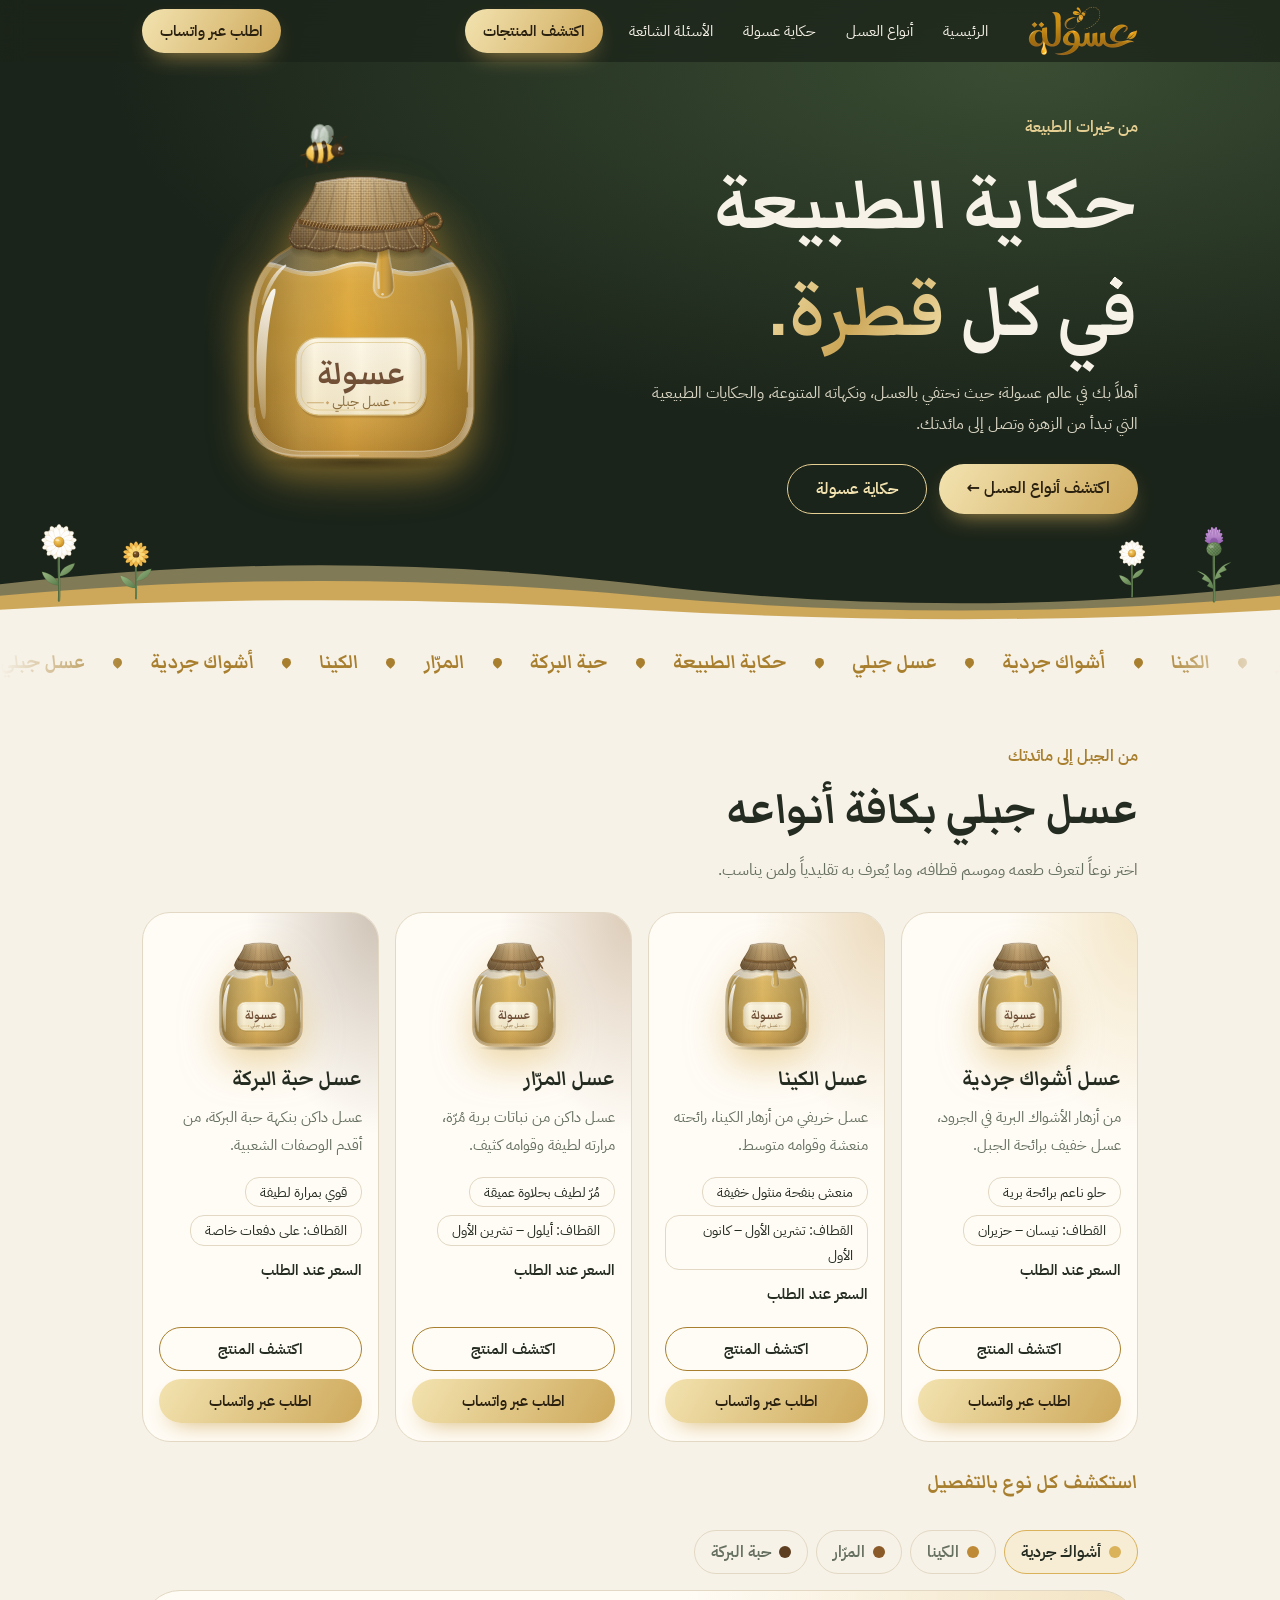
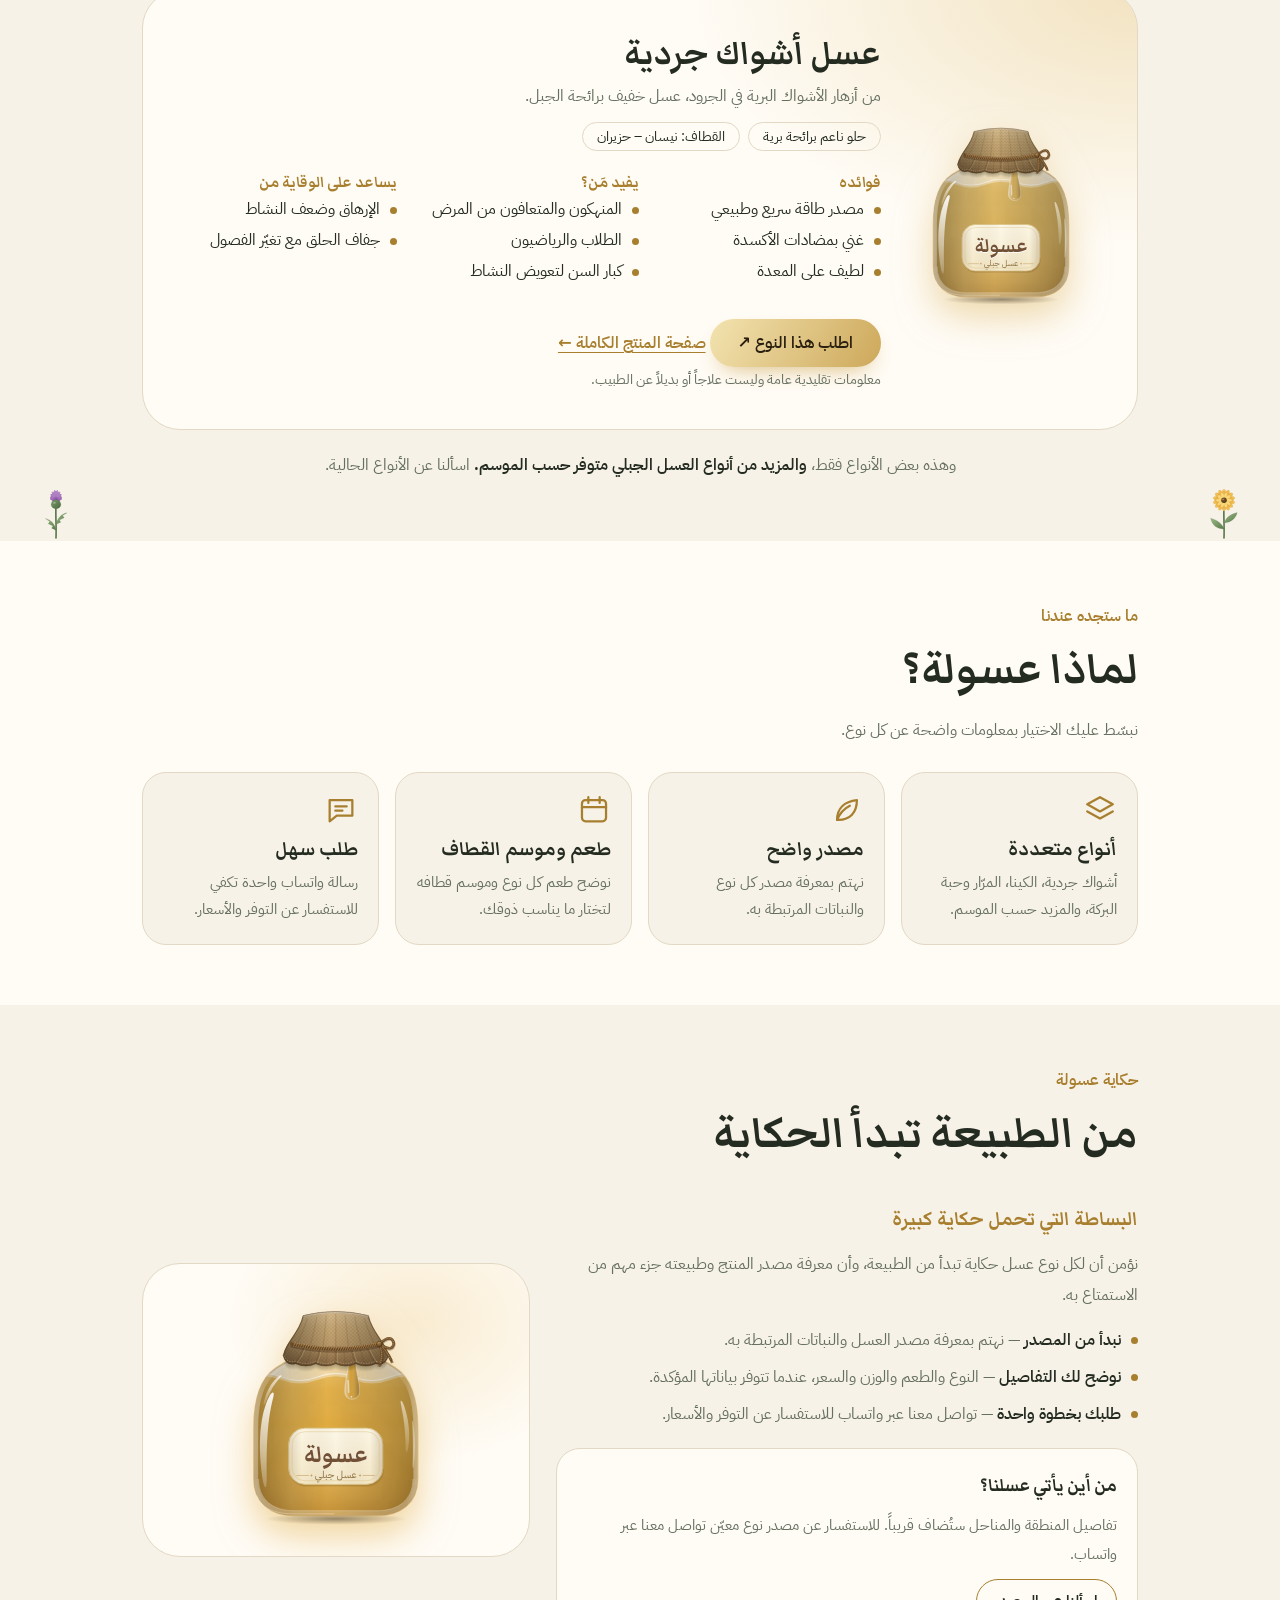
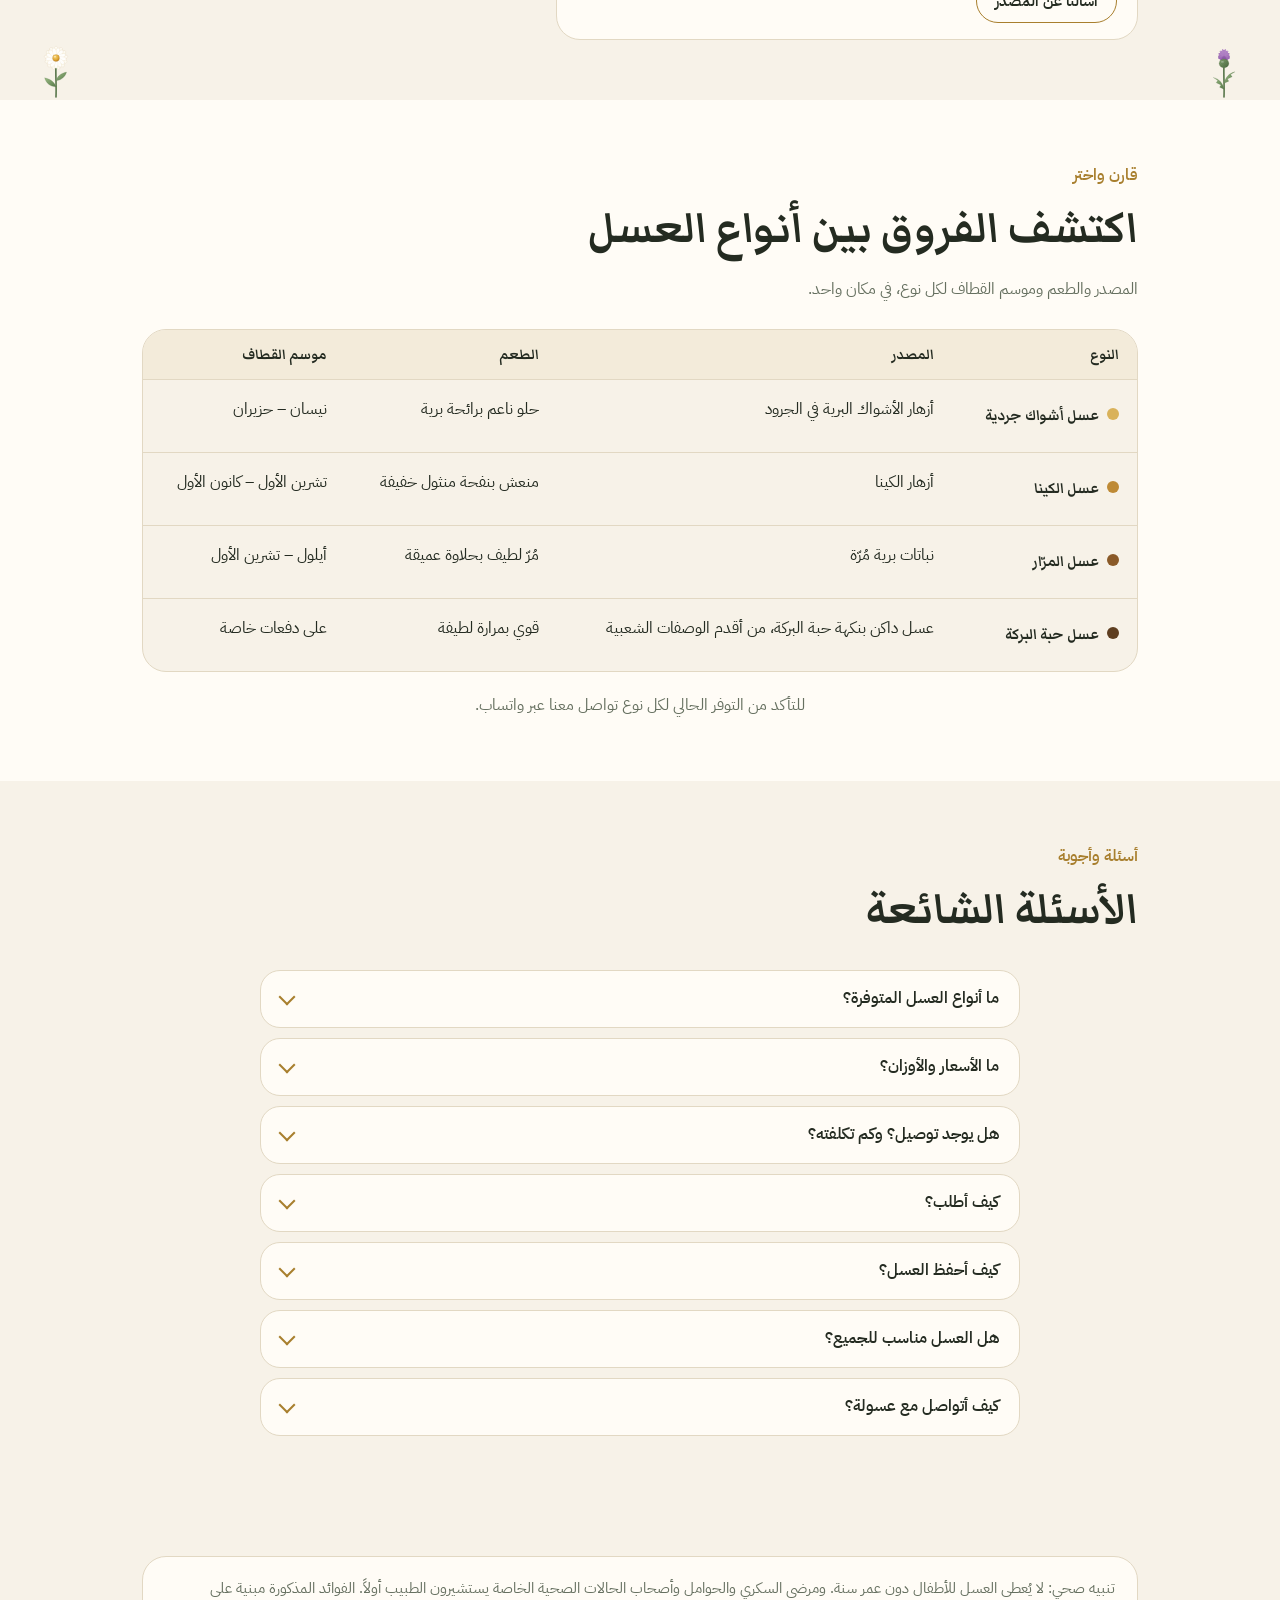
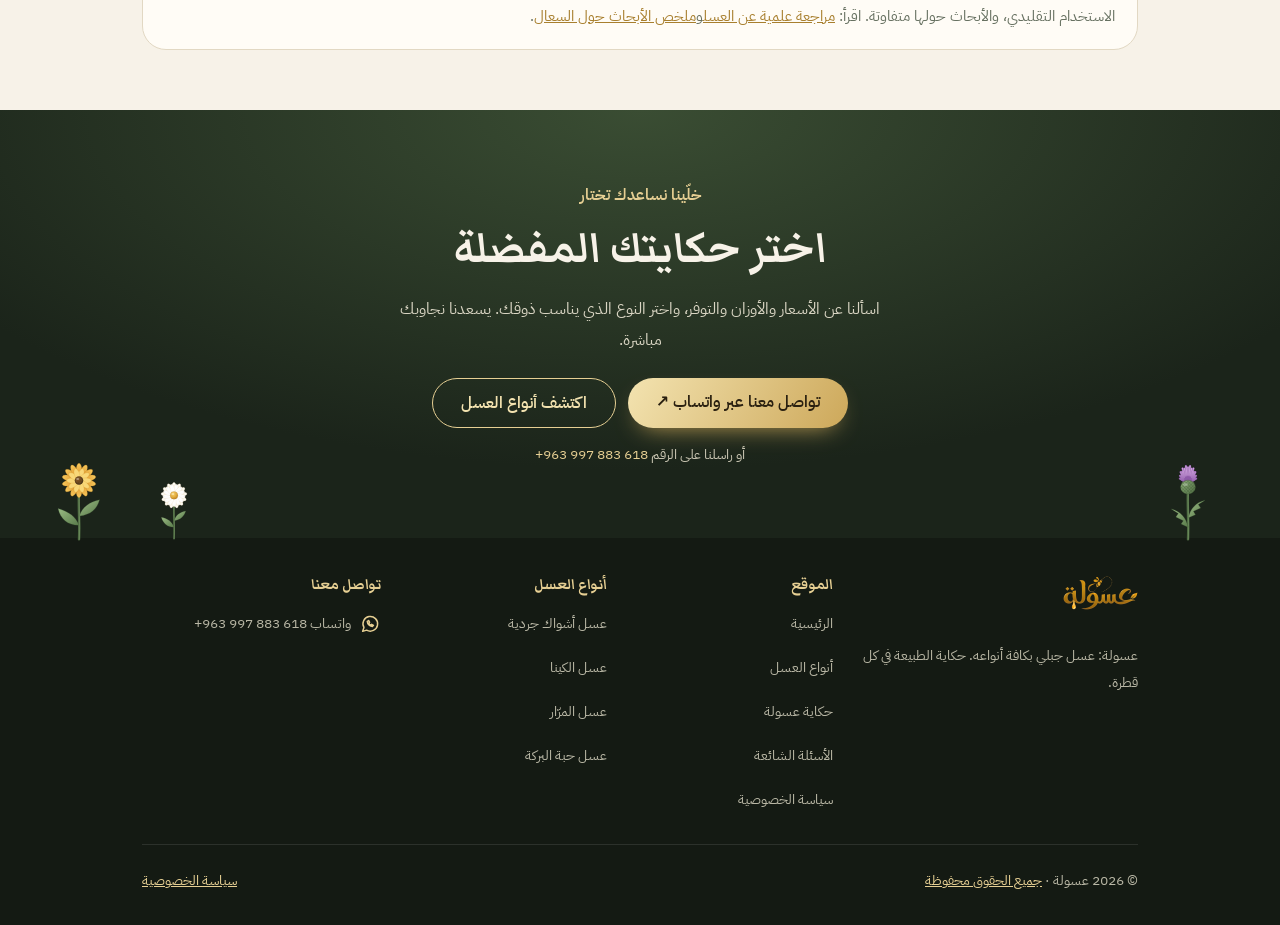
==== commit 3f998621: "Master plan: nav + mobile menu, product cards and pages, why/story/compare/FAQ sections, expanded fo" ====
--- a/docs/index.html
+++ b/docs/index.html
@@ -10,11 +10,11 @@
 <meta property="og:type" content="website"><meta property="og:locale" content="ar_SY"><meta property="og:site_name" content="عسولة"><meta property="og:title" content="عسولة | عسل جبلي بكافة أنواعه"><meta property="og:description" content="عسولة: عسل جبلي بكافة أنواعه — أشواك جردية، كينا، مرّار، حبة البركة. تعرّف على طعم كل نوع وموسم قطافه واستخداماته التقليدية، واطلب عبر واتساب."><meta property="og:url" content="https://abedkhayyal97-design.github.io/asoula/"><meta property="og:image" content="https://abedkhayyal97-design.github.io/asoula/og.jpg"><meta property="og:image:width" content="1200"><meta property="og:image:height" content="630"><meta property="og:image:alt" content="شعار عسولة – عسل جبلي أصيل">
 <meta name="twitter:card" content="summary_large_image"><meta name="twitter:title" content="عسولة | عسل جبلي بكافة أنواعه"><meta name="twitter:description" content="عسولة: عسل جبلي بكافة أنواعه — أشواك جردية، كينا، مرّار، حبة البركة. تعرّف على طعم كل نوع وموسم قطافه واستخداماته التقليدية، واطلب عبر واتساب."><meta name="twitter:image" content="https://abedkhayyal97-design.github.io/asoula/og.jpg">
 <link rel="icon" href="favicon.svg" type="image/svg+xml"><link rel="icon" href="favicon.ico" sizes="any"><link rel="icon" href="favicon-32.png" sizes="32x32" type="image/png"><link rel="apple-touch-icon" href="apple-touch-icon.png"><link rel="manifest" href="site.webmanifest">
-<script type="application/ld+json">[{"@context":"https://schema.org","@type":"Organization","name":"عسولة","url":"https://abedkhayyal97-design.github.io/asoula/","slogan":"حكاية الطبيعة في كل قطرة.","telephone":"+963997883618","logo":"https://abedkhayyal97-design.github.io/asoula/icon-512.png","contactPoint":{"@type":"ContactPoint","telephone":"+963997883618","contactType":"sales","availableLanguage":"Arabic"}},{"@context":"https://schema.org","@type":"WebSite","name":"عسولة","url":"https://abedkhayyal97-design.github.io/asoula/","inLanguage":"ar"},{"@context":"https://schema.org","@type":"ItemList","name":"عسل جبلي بكافة أنواعه","itemListElement":[{"@type":"ListItem","position":1,"item":{"@type":"Product","name":"عسل أشواك جردية","description":"من أزهار الأشواك البرية في الجرود، عسل خفيف برائحة الجبل. الطعم: حلو ناعم برائحة برية. القطاف: نيسان – حزيران.","brand":{"@type":"Brand","name":"عسولة"}}},{"@type":"ListItem","position":2,"item":{"@type":"Product","name":"عسل الكينا","description":"عسل خريفي من أزهار الكينا، رائحته منعشة وقوامه متوسط. الطعم: منعش بنفحة منثول خفيفة. القطاف: تشرين الأول – كانون الأول.","brand":{"@type":"Brand","name":"عسولة"}}},{"@type":"ListItem","position":3,"item":{"@type":"Product","name":"عسل المرّار","description":"عسل داكن من نباتات برية مُرّة، مرارته لطيفة وقوامه كثيف. الطعم: مُرّ لطيف بحلاوة عميقة. القطاف: أيلول – تشرين الأول.","brand":{"@type":"Brand","name":"عسولة"}}},{"@type":"ListItem","position":4,"item":{"@type":"Product","name":"عسل حبة البركة","description":"عسل داكن بنكهة حبة البركة، من أقدم الوصفات الشعبية. الطعم: قوي بمرارة لطيفة. القطاف: على دفعات خاصة.","brand":{"@type":"Brand","name":"عسولة"}}}]}]</script>
+<script type="application/ld+json">[{"@context":"https://schema.org","@type":"Organization","name":"عسولة","url":"https://abedkhayyal97-design.github.io/asoula/","slogan":"حكاية الطبيعة في كل قطرة.","telephone":"+963997883618","logo":"https://abedkhayyal97-design.github.io/asoula/icon-512.png","contactPoint":{"@type":"ContactPoint","telephone":"+963997883618","contactType":"sales","availableLanguage":"Arabic"}},{"@context":"https://schema.org","@type":"WebSite","name":"عسولة","url":"https://abedkhayyal97-design.github.io/asoula/","inLanguage":"ar"},{"@context":"https://schema.org","@type":"ItemList","name":"عسل جبلي بكافة أنواعه","itemListElement":[{"@type":"ListItem","position":1,"item":{"@type":"Product","name":"عسل أشواك جردية","url":"https://abedkhayyal97-design.github.io/asoula/honey/ashwak-jardiyya/","description":"من أزهار الأشواك البرية في الجرود، عسل خفيف برائحة الجبل. الطعم: حلو ناعم برائحة برية. القطاف: نيسان – حزيران.","brand":{"@type":"Brand","name":"عسولة"}}},{"@type":"ListItem","position":2,"item":{"@type":"Product","name":"عسل الكينا","url":"https://abedkhayyal97-design.github.io/asoula/honey/kina/","description":"عسل خريفي من أزهار الكينا، رائحته منعشة وقوامه متوسط. الطعم: منعش بنفحة منثول خفيفة. القطاف: تشرين الأول – كانون الأول.","brand":{"@type":"Brand","name":"عسولة"}}},{"@type":"ListItem","position":3,"item":{"@type":"Product","name":"عسل المرّار","url":"https://abedkhayyal97-design.github.io/asoula/honey/murrar/","description":"عسل داكن من نباتات برية مُرّة، مرارته لطيفة وقوامه كثيف. الطعم: مُرّ لطيف بحلاوة عميقة. القطاف: أيلول – تشرين الأول.","brand":{"@type":"Brand","name":"عسولة"}}},{"@type":"ListItem","position":4,"item":{"@type":"Product","name":"عسل حبة البركة","url":"https://abedkhayyal97-design.github.io/asoula/honey/habbet-el-baraka/","description":"عسل داكن بنكهة حبة البركة، من أقدم الوصفات الشعبية. الطعم: قوي بمرارة لطيفة. القطاف: على دفعات خاصة.","brand":{"@type":"Brand","name":"عسولة"}}}]}]</script>
 <link rel="preload" as="image" type="image/webp" href="logo-dark-220.webp" imagesrcset="logo-dark-110.webp 1x, logo-dark-220.webp 2x, logo-dark-330.webp 3x" fetchpriority="high">
 <link rel="preload" href="fonts/IBMPlexSansArabic-400-arabic.woff2" as="font" type="font/woff2" crossorigin>
 <link rel="preload" href="fonts/MarkaziText-700-arabic.woff2" as="font" type="font/woff2" crossorigin>
-<style>@font-face{font-family:IBM Plex Sans Arabic;font-style:normal;font-weight:400;font-display:swap;src:url(fonts/IBMPlexSansArabic-400-arabic.woff2) format("woff2");unicode-range:U+0600-06FF,U+0750-077F,U+0870-0891,U+0897-08E1,U+08E3-08FF,U+200C-200E,U+2010-2011,U+204F,U+2E41,U+FB50-FDFF,U+FE70-FE74,U+FE76-FEFC,U+102E0-102FB,U+10E60-10E7E,U+10EC2-10EC7,U+10EC9-10EEE,U+10EF0-10EFF,U+1EE00-1EE03,U+1EE05-1EE1F,U+1EE21-1EE22,U+1EE24,U+1EE27,U+1EE29-1EE32,U+1EE34-1EE37,U+1EE39,U+1EE3B,U+1EE42,U+1EE47,U+1EE49,U+1EE4B,U+1EE4D-1EE4F,U+1EE51-1EE52,U+1EE54,U+1EE57,U+1EE59,U+1EE5B,U+1EE5D,U+1EE5F,U+1EE61-1EE62,U+1EE64,U+1EE67-1EE6A,U+1EE6C-1EE72,U+1EE74-1EE77,U+1EE79-1EE7C,U+1EE7E,U+1EE80-1EE89,U+1EE8B-1EE9B,U+1EEA1-1EEA3,U+1EEA5-1EEA9,U+1EEAB-1EEBB,U+1EEF0-1EEF1}@font-face{font-family:IBM Plex Sans Arabic;font-style:normal;font-weight:400;font-display:swap;src:url(fonts/IBMPlexSansArabic-400-latin.woff2) format("woff2");unicode-range:U+0000-00FF,U+0131,U+0152-0153,U+02BB-02BC,U+02C6,U+02DA,U+02DC,U+0304,U+0308,U+0329,U+2000-206F,U+20AC,U+2122,U+2191,U+2193,U+2212,U+2215,U+FEFF,U+FFFD}@font-face{font-family:IBM Plex Sans Arabic;font-style:normal;font-weight:600;font-display:swap;src:url(fonts/IBMPlexSansArabic-600-arabic.woff2) format("woff2");unicode-range:U+0600-06FF,U+0750-077F,U+0870-0891,U+0897-08E1,U+08E3-08FF,U+200C-200E,U+2010-2011,U+204F,U+2E41,U+FB50-FDFF,U+FE70-FE74,U+FE76-FEFC,U+102E0-102FB,U+10E60-10E7E,U+10EC2-10EC7,U+10EC9-10EEE,U+10EF0-10EFF,U+1EE00-1EE03,U+1EE05-1EE1F,U+1EE21-1EE22,U+1EE24,U+1EE27,U+1EE29-1EE32,U+1EE34-1EE37,U+1EE39,U+1EE3B,U+1EE42,U+1EE47,U+1EE49,U+1EE4B,U+1EE4D-1EE4F,U+1EE51-1EE52,U+1EE54,U+1EE57,U+1EE59,U+1EE5B,U+1EE5D,U+1EE5F,U+1EE61-1EE62,U+1EE64,U+1EE67-1EE6A,U+1EE6C-1EE72,U+1EE74-1EE77,U+1EE79-1EE7C,U+1EE7E,U+1EE80-1EE89,U+1EE8B-1EE9B,U+1EEA1-1EEA3,U+1EEA5-1EEA9,U+1EEAB-1EEBB,U+1EEF0-1EEF1}@font-face{font-family:IBM Plex Sans Arabic;font-style:normal;font-weight:600;font-display:swap;src:url(fonts/IBMPlexSansArabic-600-latin.woff2) format("woff2");unicode-range:U+0000-00FF,U+0131,U+0152-0153,U+02BB-02BC,U+02C6,U+02DA,U+02DC,U+0304,U+0308,U+0329,U+2000-206F,U+20AC,U+2122,U+2191,U+2193,U+2212,U+2215,U+FEFF,U+FFFD}@font-face{font-family:Markazi Text;font-style:normal;font-weight:700;font-display:swap;src:url(fonts/MarkaziText-700-arabic.woff2) format("woff2");unicode-range:U+0600-06FF,U+0750-077F,U+0870-0891,U+0897-08E1,U+08E3-08FF,U+200C-200E,U+2010-2011,U+204F,U+2E41,U+FB50-FDFF,U+FE70-FE74,U+FE76-FEFC,U+102E0-102FB,U+10E60-10E7E,U+10EC2-10EC7,U+10EC9-10EEE,U+10EF0-10EFF,U+1EE00-1EE03,U+1EE05-1EE1F,U+1EE21-1EE22,U+1EE24,U+1EE27,U+1EE29-1EE32,U+1EE34-1EE37,U+1EE39,U+1EE3B,U+1EE42,U+1EE47,U+1EE49,U+1EE4B,U+1EE4D-1EE4F,U+1EE51-1EE52,U+1EE54,U+1EE57,U+1EE59,U+1EE5B,U+1EE5D,U+1EE5F,U+1EE61-1EE62,U+1EE64,U+1EE67-1EE6A,U+1EE6C-1EE72,U+1EE74-1EE77,U+1EE79-1EE7C,U+1EE7E,U+1EE80-1EE89,U+1EE8B-1EE9B,U+1EEA1-1EEA3,U+1EEA5-1EEA9,U+1EEAB-1EEBB,U+1EEF0-1EEF1}@font-face{font-family:Markazi Text;font-style:normal;font-weight:700;font-display:swap;src:url(fonts/MarkaziText-700-latin.woff2) format("woff2");unicode-range:U+0000-00FF,U+0131,U+0152-0153,U+02BB-02BC,U+02C6,U+02DA,U+02DC,U+0304,U+0308,U+0329,U+2000-206F,U+20AC,U+2122,U+2191,U+2193,U+2212,U+2215,U+FEFF,U+FFFD}:root{--bg:#F7F2E8;--pp:#FFFCF6;--ink:#242B21;--mu:#667060;--ln:#E2D8C3;--gd:#A87F2E;--fd:"Canela Arabic","Markazi Text",Georgia,serif;--fb:"Dahab Arabic ITF","IBM Plex Sans Arabic",system-ui,sans-serif}@media(prefers-color-scheme:dark){:root:not([data-theme=light]){--bg:#141A13;--pp:#1E271C;--ink:#EEE8D8;--mu:#A5AB98;--ln:#33402F;--gd:#D4AE5F}}:root[data-theme=dark]{--bg:#141A13;--pp:#1E271C;--ink:#EEE8D8;--mu:#A5AB98;--ln:#33402F;--gd:#D4AE5F}*{box-sizing:border-box;-webkit-tap-highlight-color:transparent}html{scroll-behavior:smooth;scroll-padding-top:calc(70px + env(safe-area-inset-top,0px))}body{margin:0;background:var(--bg);color:var(--ink);font:400 1.02rem/1.9 var(--fb);overflow-x:hidden}a{color:inherit;text-decoration:none}button{touch-action:manipulation;-webkit-user-select:none;user-select:none}:focus:not(:focus-visible){outline:none}:focus-visible{outline:2px solid var(--gd);outline-offset:3px}h1,h2,h3,.bd{font-family:var(--fd);font-weight:700;margin:0}.w{max-width:1040px;margin:auto;padding:0 22px}.hd{position:fixed;top:0;left:0;right:0;z-index:30;padding-top:env(safe-area-inset-top,0px);background:color-mix(in srgb,#1B241A 78%,transparent);backdrop-filter:blur(12px);-webkit-backdrop-filter:blur(12px);color:#f7f2e8}.hd :focus-visible{outline-color:#e6cf93}.hi{display:flex;justify-content:space-between;align-items:center;height:62px}.bd{display:flex;align-items:center;gap:10px;font-size:1.9rem;color:#e6cf93}.lg{width:42px;height:42px}.btn{display:inline-block;border:0;border-radius:999px;padding:12px 28px;font:600 1rem var(--fb);background:linear-gradient(120deg,#f3e3b0,#cda85a);color:#2a2010;box-shadow:0 10px 24px -12px #cda85a;transition:transform .3s;cursor:pointer;touch-action:manipulation}.btn:hover{transform:translateY(-2px)}.sm{padding:7px 18px;font-size:.92rem}.hero{position:relative;color:#f7f2e8;background:radial-gradient(110% 90% at 80% 10%,#3a4d33,#1b241a 65%);padding:calc(112px + env(safe-area-inset-top,0px)) 0 120px}.hg{display:grid;grid-template-columns:1.1fr .9fr;gap:24px;align-items:center}h1{font-size:clamp(3rem,8vw,5.6rem);line-height:1.2;margin:10px 0}h1 b{background:linear-gradient(120deg,#f3e3b0,#cda85a,#f3e3b0);-webkit-background-clip:text;background-clip:text;color:transparent}.hero p{color:#d9d5c3;max-width:30em;margin:0 0 24px}.ar{position:relative}.ar:before{content:"";position:absolute;inset:6%;border-radius:50%;background:radial-gradient(circle,#E0A93B55,transparent 66%)}.jar{--c:#D9B25A;position:relative;width:150px;height:auto;filter:drop-shadow(0 18px 18px color-mix(in srgb,var(--c) 50%,transparent))}.hero .jar{--c:#E0A93B;display:block;width:min(72%,250px);margin:auto;animation:fl 7s ease-in-out infinite}@keyframes fl{50%{transform:translateY(-12px) rotate(1.5deg)}}.wv{animation:wv 3.2s linear infinite}@keyframes wv{to{transform:translate(80px)}}.bb{fill:#fff;opacity:0;animation:bb 7s linear infinite}@keyframes bb{15%{opacity:.5}to{transform:translateY(-110px);opacity:0}}.dr{transform-box:fill-box;transform-origin:50% 0;animation:dr 5s ease-in-out infinite}@keyframes dr{50%{transform:scaleY(1.2)}}.liq{position:absolute;left:0;right:0;bottom:-1px;height:76px;overflow:hidden;direction:ltr}.liq svg{position:absolute;left:0;bottom:0;width:200%}.l1{height:100%;fill:#e6cf93;opacity:.5;animation:sl 17s linear infinite reverse}.l2{height:78%;fill:#cda85a;animation:sl 12s linear infinite}.l3{height:50%;fill:var(--bg);animation:sl 23s linear infinite}@keyframes sl{to{transform:translate(-50%)}}.band{direction:ltr;overflow:hidden;padding:14px 0 4px;color:var(--gd);font:700 1.5rem var(--fd);-webkit-mask-image:linear-gradient(90deg,transparent,#000 10%,#000 90%,transparent);mask-image:linear-gradient(90deg,transparent,#000 10%,#000 90%,transparent)}.tr{display:flex;width:max-content;animation:mq 30s linear infinite}.tr span{display:flex;align-items:center;white-space:nowrap}.tr span:after{content:"";width:9px;height:9px;margin:0 28px;background:var(--gd);border-radius:50% 50% 50% 0;transform:rotate(-45deg)}@keyframes mq{to{transform:translate(-50%)}}.sec{padding:60px 0}.k{color:var(--gd);font-weight:600}.mu{color:var(--mu)}h2{font-size:clamp(2.2rem,5vw,3.4rem);line-height:1.35;margin:2px 0 8px}.tabs{display:flex;flex-wrap:wrap;gap:8px;margin:24px 0 16px}.tabs button{display:flex;align-items:center;gap:8px;background:none;border:1px solid var(--ln);border-radius:999px;padding:7px 16px;font:600 1rem var(--fb);color:var(--mu);cursor:pointer;transition:.3s}.tabs i{width:12px;height:12px;border-radius:50%;background:var(--c)}.tabs [aria-selected=true]{color:var(--ink);border-color:var(--c);background:color-mix(in srgb,var(--c) 22%,var(--pp))}.stage{position:relative;overflow:hidden;border:1px solid var(--ln);border-radius:38px;background:var(--pp);padding:28px 22px;display:grid;gap:20px}.stage:before{content:"";position:absolute;inset:0;background:radial-gradient(70% 90% at 100% 0,color-mix(in srgb,var(--c) 34%,transparent),transparent 65%)}.stage>*{position:relative}.stage .jar{margin:auto}.stage h3{font-size:2.6rem;line-height:1.3}.stage p{margin:0}.ch{display:flex;flex-wrap:wrap;gap:8px;margin-top:10px}.ch b{font-weight:400;font-size:.9rem;border:1px solid var(--ln);border-radius:999px;padding:0 14px}.cols{display:grid;gap:14px;margin:20px 0}.col h4{margin:0;color:var(--gd);font:700 1.2rem var(--fd)}.col ul{list-style:none;margin:0;padding:0}.col li:before,.pt:before{content:"";display:inline-block;width:7px;height:7px;border-radius:50%;background:var(--gd);margin-inline-end:10px;vertical-align:middle}.nt{font-size:.85rem;color:var(--mu);margin:12px 0 0}.fade{animation:in .5s ease}@keyframes in{0%{opacity:0;transform:translateY(8px)}}.pts{list-style:none;padding:0;margin:14px 0 0}.pts li{margin-bottom:6px}.pts small{color:var(--mu);font-size:1rem}.bx{border:1px solid var(--ln);border-radius:24px;padding:18px 22px;background:var(--pp);color:var(--mu);font-size:.92rem;margin:0}.bx a{color:var(--gd);text-decoration:underline}.cta{background:radial-gradient(90% 120% at 50% 0,#3a4d33,#1b241a 70%);color:#f7f2e8;text-align:center;padding:70px 22px}.cta p{max-width:520px;margin:0 auto 22px;color:#d9d5c3}.cta small{display:block;margin-top:14px;color:#c9c5b2}.cta small span{direction:ltr;unicode-bidi:embed;color:#e6cf93}footer{background:#141a13;color:#b9b7a5;padding:22px 0 calc(22px + env(safe-area-inset-bottom,0px));font-size:.9rem}.fi{display:flex;justify-content:space-between;gap:10px;flex-wrap:wrap}.fi .bd{font-size:1.4rem}.fb{background:none;border:0;color:#e6cf93;font:inherit;text-decoration:underline;cursor:pointer;padding:0}dialog{border:1px solid var(--ln);border-radius:28px;background:var(--pp);color:var(--ink);padding:28px;text-align:center;max-width:340px}dialog::backdrop{background:#0008}dialog p{margin:0 0 14px}#bee{position:fixed;top:0;left:0;width:48px;height:48px;pointer-events:none;z-index:40}#bee svg{width:100%;height:100%;overflow:visible}.wg{transform-origin:28px 22px;animation:wf .09s infinite alternate}@keyframes wf{0%{transform:rotate(-18deg)}to{transform:rotate(14deg) scaleY(.7)}}@media(min-width:760px){.stage{grid-template-columns:200px 1fr;padding:36px}.cols{grid-template-columns:repeat(3,1fr);gap:24px}}@media(max-width:800px){.hg{grid-template-columns:1fr;text-align:center;gap:0}.hero p{margin-inline:auto}.ar{order:-1}}@media(prefers-reduced-motion:reduce){*{animation:none!important;transition:none!important;scroll-behavior:auto!important}}.sec,.cta{position:relative}.fw{position:absolute;bottom:var(--b,0);width:var(--w,44px);height:auto;aspect-ratio:60/84;pointer-events:none;z-index:1;overflow:visible;transform-origin:50% 100%;animation:sw 5.5s ease-in-out var(--d,0s) infinite alternate}@keyframes sw{0%{transform:rotate(-2.2deg)}to{transform:rotate(2.2deg)}}#bee{pointer-events:auto;cursor:grab;touch-action:none;-webkit-tap-highlight-color:transparent;border-radius:50%}#bee:after{content:"";position:absolute;inset:-12px}#bee:focus-visible{outline:2px solid #E6CF93;outline-offset:6px;box-shadow:0 0 0 8px #1b241a99}#bee.pr .wg{animation-duration:1.5s}#bee.ct{cursor:grabbing}#bee.ct .wg{animation-duration:.04s}#bbl{position:fixed;top:0;left:0;z-index:45;box-sizing:border-box;width:max-content;max-width:min(272px,calc(100vw - 16px));padding:11px 16px;border-radius:20px;background:var(--pp);color:var(--ink);border:1.5px solid var(--gd);box-shadow:0 14px 30px -14px #0009;font:600 .95rem/1.75 var(--fb);text-align:center;direction:rtl;opacity:0;pointer-events:none;transition:opacity .25s}#bbl.on{opacity:1;pointer-events:auto}#bbl:after{content:"";position:absolute;left:var(--tx,50%);bottom:-7.5px;width:12px;height:12px;background:var(--pp);border:solid var(--gd);border-width:0 1.5px 1.5px 0;transform:translate(-50%) rotate(45deg)}#bbl.bl:after{bottom:auto;top:-7.5px;border-width:1.5px 0 0 1.5px}#bbl .bc{display:block;margin-top:6px;color:var(--gd);font-weight:700;text-decoration:underline;text-underline-offset:3px}.jar,.lg,#bee svg,.fw{shape-rendering:geometricPrecision;text-rendering:geometricPrecision}.band{text-rendering:geometricPrecision}.hd .lg{width:auto;height:50px;display:block}.fi .lf{width:auto;height:34px;display:block}.hd picture,.fi picture{display:block;line-height:0}
+<style>@font-face{font-family:IBM Plex Sans Arabic;font-style:normal;font-weight:400;font-display:swap;src:url(fonts/IBMPlexSansArabic-400-arabic.woff2) format("woff2");unicode-range:U+0600-06FF,U+0750-077F,U+0870-0891,U+0897-08E1,U+08E3-08FF,U+200C-200E,U+2010-2011,U+204F,U+2E41,U+FB50-FDFF,U+FE70-FE74,U+FE76-FEFC,U+102E0-102FB,U+10E60-10E7E,U+10EC2-10EC7,U+10EC9-10EEE,U+10EF0-10EFF,U+1EE00-1EE03,U+1EE05-1EE1F,U+1EE21-1EE22,U+1EE24,U+1EE27,U+1EE29-1EE32,U+1EE34-1EE37,U+1EE39,U+1EE3B,U+1EE42,U+1EE47,U+1EE49,U+1EE4B,U+1EE4D-1EE4F,U+1EE51-1EE52,U+1EE54,U+1EE57,U+1EE59,U+1EE5B,U+1EE5D,U+1EE5F,U+1EE61-1EE62,U+1EE64,U+1EE67-1EE6A,U+1EE6C-1EE72,U+1EE74-1EE77,U+1EE79-1EE7C,U+1EE7E,U+1EE80-1EE89,U+1EE8B-1EE9B,U+1EEA1-1EEA3,U+1EEA5-1EEA9,U+1EEAB-1EEBB,U+1EEF0-1EEF1}@font-face{font-family:IBM Plex Sans Arabic;font-style:normal;font-weight:400;font-display:swap;src:url(fonts/IBMPlexSansArabic-400-latin.woff2) format("woff2");unicode-range:U+0000-00FF,U+0131,U+0152-0153,U+02BB-02BC,U+02C6,U+02DA,U+02DC,U+0304,U+0308,U+0329,U+2000-206F,U+20AC,U+2122,U+2191,U+2193,U+2212,U+2215,U+FEFF,U+FFFD}@font-face{font-family:IBM Plex Sans Arabic;font-style:normal;font-weight:600;font-display:swap;src:url(fonts/IBMPlexSansArabic-600-arabic.woff2) format("woff2");unicode-range:U+0600-06FF,U+0750-077F,U+0870-0891,U+0897-08E1,U+08E3-08FF,U+200C-200E,U+2010-2011,U+204F,U+2E41,U+FB50-FDFF,U+FE70-FE74,U+FE76-FEFC,U+102E0-102FB,U+10E60-10E7E,U+10EC2-10EC7,U+10EC9-10EEE,U+10EF0-10EFF,U+1EE00-1EE03,U+1EE05-1EE1F,U+1EE21-1EE22,U+1EE24,U+1EE27,U+1EE29-1EE32,U+1EE34-1EE37,U+1EE39,U+1EE3B,U+1EE42,U+1EE47,U+1EE49,U+1EE4B,U+1EE4D-1EE4F,U+1EE51-1EE52,U+1EE54,U+1EE57,U+1EE59,U+1EE5B,U+1EE5D,U+1EE5F,U+1EE61-1EE62,U+1EE64,U+1EE67-1EE6A,U+1EE6C-1EE72,U+1EE74-1EE77,U+1EE79-1EE7C,U+1EE7E,U+1EE80-1EE89,U+1EE8B-1EE9B,U+1EEA1-1EEA3,U+1EEA5-1EEA9,U+1EEAB-1EEBB,U+1EEF0-1EEF1}@font-face{font-family:IBM Plex Sans Arabic;font-style:normal;font-weight:600;font-display:swap;src:url(fonts/IBMPlexSansArabic-600-latin.woff2) format("woff2");unicode-range:U+0000-00FF,U+0131,U+0152-0153,U+02BB-02BC,U+02C6,U+02DA,U+02DC,U+0304,U+0308,U+0329,U+2000-206F,U+20AC,U+2122,U+2191,U+2193,U+2212,U+2215,U+FEFF,U+FFFD}@font-face{font-family:Markazi Text;font-style:normal;font-weight:700;font-display:swap;src:url(fonts/MarkaziText-700-arabic.woff2) format("woff2");unicode-range:U+0600-06FF,U+0750-077F,U+0870-0891,U+0897-08E1,U+08E3-08FF,U+200C-200E,U+2010-2011,U+204F,U+2E41,U+FB50-FDFF,U+FE70-FE74,U+FE76-FEFC,U+102E0-102FB,U+10E60-10E7E,U+10EC2-10EC7,U+10EC9-10EEE,U+10EF0-10EFF,U+1EE00-1EE03,U+1EE05-1EE1F,U+1EE21-1EE22,U+1EE24,U+1EE27,U+1EE29-1EE32,U+1EE34-1EE37,U+1EE39,U+1EE3B,U+1EE42,U+1EE47,U+1EE49,U+1EE4B,U+1EE4D-1EE4F,U+1EE51-1EE52,U+1EE54,U+1EE57,U+1EE59,U+1EE5B,U+1EE5D,U+1EE5F,U+1EE61-1EE62,U+1EE64,U+1EE67-1EE6A,U+1EE6C-1EE72,U+1EE74-1EE77,U+1EE79-1EE7C,U+1EE7E,U+1EE80-1EE89,U+1EE8B-1EE9B,U+1EEA1-1EEA3,U+1EEA5-1EEA9,U+1EEAB-1EEBB,U+1EEF0-1EEF1}@font-face{font-family:Markazi Text;font-style:normal;font-weight:700;font-display:swap;src:url(fonts/MarkaziText-700-latin.woff2) format("woff2");unicode-range:U+0000-00FF,U+0131,U+0152-0153,U+02BB-02BC,U+02C6,U+02DA,U+02DC,U+0304,U+0308,U+0329,U+2000-206F,U+20AC,U+2122,U+2191,U+2193,U+2212,U+2215,U+FEFF,U+FFFD}:root{--bg:#F7F2E8;--pp:#FFFCF6;--ink:#242B21;--mu:#667060;--ln:#E2D8C3;--gd:#A87F2E;--fd:"Canela Arabic","Markazi Text",Georgia,serif;--fb:"Dahab Arabic ITF","IBM Plex Sans Arabic",system-ui,sans-serif}@media(prefers-color-scheme:dark){:root:not([data-theme=light]){--bg:#141A13;--pp:#1E271C;--ink:#EEE8D8;--mu:#A5AB98;--ln:#33402F;--gd:#D4AE5F}}:root[data-theme=dark]{--bg:#141A13;--pp:#1E271C;--ink:#EEE8D8;--mu:#A5AB98;--ln:#33402F;--gd:#D4AE5F}*{box-sizing:border-box;-webkit-tap-highlight-color:transparent}html{scroll-behavior:smooth;scroll-padding-top:calc(70px + env(safe-area-inset-top,0px))}body{margin:0;background:var(--bg);color:var(--ink);font:400 1.02rem/1.9 var(--fb);overflow-x:hidden}a{color:inherit;text-decoration:none}button{touch-action:manipulation;-webkit-user-select:none;user-select:none}:focus:not(:focus-visible){outline:none}:focus-visible{outline:2px solid var(--gd);outline-offset:3px}h1,h2,h3,.bd{font-family:var(--fd);font-weight:700;margin:0}.w{max-width:1040px;margin:auto;padding:0 22px}.hd{position:fixed;top:0;left:0;right:0;z-index:30;padding-top:env(safe-area-inset-top,0px);background:color-mix(in srgb,#1B241A 78%,transparent);backdrop-filter:blur(12px);-webkit-backdrop-filter:blur(12px);color:#f7f2e8}.hd :focus-visible{outline-color:#e6cf93}.hi{display:flex;justify-content:space-between;align-items:center;height:62px}.bd{display:flex;align-items:center;gap:10px;font-size:1.9rem;color:#e6cf93}.lg{width:42px;height:42px}.btn{display:inline-block;border:0;border-radius:999px;padding:12px 28px;font:600 1rem var(--fb);background:linear-gradient(120deg,#f3e3b0,#cda85a);color:#2a2010;box-shadow:0 10px 24px -12px #cda85a;transition:transform .3s;cursor:pointer;touch-action:manipulation}.btn:hover{transform:translateY(-2px)}.sm{padding:7px 18px;font-size:.92rem}.hero{position:relative;color:#f7f2e8;background:radial-gradient(110% 90% at 80% 10%,#3a4d33,#1b241a 65%);padding:calc(112px + env(safe-area-inset-top,0px)) 0 120px}.hg{display:grid;grid-template-columns:1.1fr .9fr;gap:24px;align-items:center}h1{font-size:clamp(3rem,8vw,5.6rem);line-height:1.2;margin:10px 0}h1 b{background:linear-gradient(120deg,#f3e3b0,#cda85a,#f3e3b0);-webkit-background-clip:text;background-clip:text;color:transparent}.hero p{color:#d9d5c3;max-width:30em;margin:0 0 24px}.ar{position:relative}.ar:before{content:"";position:absolute;inset:6%;border-radius:50%;background:radial-gradient(circle,#E0A93B55,transparent 66%)}.jar{--c:#D9B25A;position:relative;width:150px;height:auto;filter:drop-shadow(0 18px 18px color-mix(in srgb,var(--c) 50%,transparent))}.hero .jar{--c:#E0A93B;display:block;width:min(72%,250px);margin:auto;animation:fl 7s ease-in-out infinite}@keyframes fl{50%{transform:translateY(-12px) rotate(1.5deg)}}.wv{animation:wv 3.2s linear infinite}@keyframes wv{to{transform:translate(80px)}}.bb{fill:#fff;opacity:0;animation:bb 7s linear infinite}@keyframes bb{15%{opacity:.5}to{transform:translateY(-110px);opacity:0}}.dr{transform-box:fill-box;transform-origin:50% 0;animation:dr 5s ease-in-out infinite}@keyframes dr{50%{transform:scaleY(1.2)}}.liq{position:absolute;left:0;right:0;bottom:-1px;height:76px;overflow:hidden;direction:ltr}.liq svg{position:absolute;left:0;bottom:0;width:200%}.l1{height:100%;fill:#e6cf93;opacity:.5;animation:sl 17s linear infinite reverse}.l2{height:78%;fill:#cda85a;animation:sl 12s linear infinite}.l3{height:50%;fill:var(--bg);animation:sl 23s linear infinite}@keyframes sl{to{transform:translate(-50%)}}.band{direction:ltr;overflow:hidden;padding:14px 0 4px;color:var(--gd);font:700 1.5rem var(--fd);-webkit-mask-image:linear-gradient(90deg,transparent,#000 10%,#000 90%,transparent);mask-image:linear-gradient(90deg,transparent,#000 10%,#000 90%,transparent)}.tr{display:flex;width:max-content;animation:mq 30s linear infinite}.tr span{display:flex;align-items:center;white-space:nowrap}.tr span:after{content:"";width:9px;height:9px;margin:0 28px;background:var(--gd);border-radius:50% 50% 50% 0;transform:rotate(-45deg)}@keyframes mq{to{transform:translate(-50%)}}.sec{padding:60px 0}.k{color:var(--gd);font-weight:600}.mu{color:var(--mu)}h2{font-size:clamp(2.2rem,5vw,3.4rem);line-height:1.35;margin:2px 0 8px}.tabs{display:flex;flex-wrap:wrap;gap:8px;margin:24px 0 16px}.tabs button{display:flex;align-items:center;gap:8px;background:none;border:1px solid var(--ln);border-radius:999px;padding:7px 16px;font:600 1rem var(--fb);color:var(--mu);cursor:pointer;transition:.3s}.tabs i{width:12px;height:12px;border-radius:50%;background:var(--c)}.tabs [aria-selected=true]{color:var(--ink);border-color:var(--c);background:color-mix(in srgb,var(--c) 22%,var(--pp))}.stage{position:relative;overflow:hidden;border:1px solid var(--ln);border-radius:38px;background:var(--pp);padding:28px 22px;display:grid;gap:20px}.stage:before{content:"";position:absolute;inset:0;background:radial-gradient(70% 90% at 100% 0,color-mix(in srgb,var(--c) 34%,transparent),transparent 65%)}.stage>*{position:relative}.stage .jar{margin:auto}.stage h3{font-size:2.6rem;line-height:1.3}.stage p{margin:0}.ch{display:flex;flex-wrap:wrap;gap:8px;margin-top:10px}.ch b{font-weight:400;font-size:.9rem;border:1px solid var(--ln);border-radius:999px;padding:0 14px}.cols{display:grid;gap:14px;margin:20px 0}.col h4{margin:0;color:var(--gd);font:700 1.2rem var(--fd)}.col ul{list-style:none;margin:0;padding:0}.col li:before,.pt:before{content:"";display:inline-block;width:7px;height:7px;border-radius:50%;background:var(--gd);margin-inline-end:10px;vertical-align:middle}.nt{font-size:.85rem;color:var(--mu);margin:12px 0 0}.fade{animation:in .5s ease}@keyframes in{0%{opacity:0;transform:translateY(8px)}}.pts{list-style:none;padding:0;margin:14px 0 0}.pts li{margin-bottom:6px}.pts small{color:var(--mu);font-size:1rem}.bx{border:1px solid var(--ln);border-radius:24px;padding:18px 22px;background:var(--pp);color:var(--mu);font-size:.92rem;margin:0}.bx a{color:var(--gd);text-decoration:underline}.cta{background:radial-gradient(90% 120% at 50% 0,#3a4d33,#1b241a 70%);color:#f7f2e8;text-align:center;padding:70px 22px}.cta p{max-width:520px;margin:0 auto 22px;color:#d9d5c3}.cta small{display:block;margin-top:14px;color:#c9c5b2}.cta small span{direction:ltr;unicode-bidi:embed;color:#e6cf93}footer{background:#141a13;color:#b9b7a5;padding:22px 0 calc(22px + env(safe-area-inset-bottom,0px));font-size:.9rem}.fi{display:flex;justify-content:space-between;gap:10px;flex-wrap:wrap}.fi .bd{font-size:1.4rem}.fb{background:none;border:0;color:#e6cf93;font:inherit;text-decoration:underline;cursor:pointer;padding:0}dialog{border:1px solid var(--ln);border-radius:28px;background:var(--pp);color:var(--ink);padding:28px;text-align:center;max-width:340px}dialog::backdrop{background:#0008}dialog p{margin:0 0 14px}#bee{position:fixed;top:0;left:0;width:48px;height:48px;pointer-events:none;z-index:40}#bee svg{width:100%;height:100%;overflow:visible}.wg{transform-origin:28px 22px;animation:wf .09s infinite alternate}@keyframes wf{0%{transform:rotate(-18deg)}to{transform:rotate(14deg) scaleY(.7)}}@media(min-width:760px){.stage{grid-template-columns:200px 1fr;padding:36px}.cols{grid-template-columns:repeat(3,1fr);gap:24px}}@media(max-width:800px){.hg{grid-template-columns:1fr;text-align:center;gap:0}.hero p{margin-inline:auto}.ar{order:-1}}@media(prefers-reduced-motion:reduce){*{animation:none!important;transition:none!important;scroll-behavior:auto!important}}.sec,.cta{position:relative}.fw{position:absolute;bottom:var(--b,0);width:var(--w,44px);height:auto;aspect-ratio:60/84;pointer-events:none;z-index:1;overflow:visible;transform-origin:50% 100%;animation:sw 5.5s ease-in-out var(--d,0s) infinite alternate}@keyframes sw{0%{transform:rotate(-2.2deg)}to{transform:rotate(2.2deg)}}#bee{pointer-events:auto;cursor:grab;touch-action:none;-webkit-tap-highlight-color:transparent;border-radius:50%}#bee:after{content:"";position:absolute;inset:-12px}#bee:focus-visible{outline:2px solid #E6CF93;outline-offset:6px;box-shadow:0 0 0 8px #1b241a99}#bee.pr .wg{animation-duration:1.5s}#bee.ct{cursor:grabbing}#bee.ct .wg{animation-duration:.04s}#bbl{position:fixed;top:0;left:0;z-index:45;box-sizing:border-box;width:max-content;max-width:min(272px,calc(100vw - 16px));padding:11px 16px;border-radius:20px;background:var(--pp);color:var(--ink);border:1.5px solid var(--gd);box-shadow:0 14px 30px -14px #0009;font:600 .95rem/1.75 var(--fb);text-align:center;direction:rtl;opacity:0;pointer-events:none;transition:opacity .25s}#bbl.on{opacity:1;pointer-events:auto}#bbl:after{content:"";position:absolute;left:var(--tx,50%);bottom:-7.5px;width:12px;height:12px;background:var(--pp);border:solid var(--gd);border-width:0 1.5px 1.5px 0;transform:translate(-50%) rotate(45deg)}#bbl.bl:after{bottom:auto;top:-7.5px;border-width:1.5px 0 0 1.5px}#bbl .bc{display:block;margin-top:6px;color:var(--gd);font-weight:700;text-decoration:underline;text-underline-offset:3px}.jar,.lg,#bee svg,.fw{shape-rendering:geometricPrecision;text-rendering:geometricPrecision}.band{text-rendering:geometricPrecision}.hd .lg{width:auto;height:50px;display:block}.fi .lf{width:auto;height:34px;display:block}.hd picture,.fi picture{display:block;line-height:0}.sr{position:absolute;width:1px;height:1px;overflow:hidden;clip:rect(0 0 0 0);white-space:nowrap}.skip{position:absolute;top:-60px;right:12px;z-index:60;background:#f3e3b0;color:#2a2010;padding:10px 18px;border-radius:999px;font-weight:600}.skip:focus{top:8px}.btn{text-align:center}.btn.sm{display:inline-flex;align-items:center;justify-content:center;min-height:44px;white-space:nowrap}.btn.ol{background:none;box-shadow:none;border:1.5px solid var(--gd);color:var(--ink)}.btn.ol:hover{background:color-mix(in srgb,var(--gd) 14%,transparent)}.hero .btn.ol,.cta .btn.ol{border-color:#e6cf93;color:#f3e3b0}.hb{display:flex;flex-wrap:wrap;gap:12px;margin-top:6px}.cta .hb{justify-content:center}.hd .hi{gap:10px}.nv{display:none}.ha{display:flex;align-items:center;gap:8px;margin-inline-start:auto}.mb{width:44px;height:44px;border:0;background:none;display:flex;flex-direction:column;align-items:center;justify-content:center;gap:5px;cursor:pointer;padding:0;border-radius:12px}.mb span{display:block;width:22px;height:2px;border-radius:2px;background:#f3e3b0;transition:transform .25s,opacity .25s}.mb[aria-expanded=true] span:nth-child(1){transform:translateY(7px) rotate(45deg)}.mb[aria-expanded=true] span:nth-child(2){opacity:0}.mb[aria-expanded=true] span:nth-child(3){transform:translateY(-7px) rotate(-45deg)}.nv{position:absolute;top:100%;left:0;right:0;flex-direction:column;padding:6px 22px 18px;background:#1b241afa;border-bottom:1px solid #33402F;box-shadow:0 18px 30px -18px #000a}.nv.open{display:flex}.nv a:not(.btn){display:flex;align-items:center;min-height:48px;color:#f7f2e8;border-bottom:1px solid #ffffff14;font-weight:600}.nv a:not(.btn):hover{color:#e6cf93}.nv .nvb{margin-top:12px}@media(max-width:420px){.hm{display:none}}@media(max-width:359px){.hd .btn.sm{padding-inline:12px}.hd .w{padding:0 14px}}@media(min-width:900px){.mb{display:none}.nv,.nv.open{display:flex;position:static;flex-direction:row;align-items:center;gap:6px;padding:0;background:none;border:0;box-shadow:none;margin-inline-start:18px;margin-inline-end:auto}.nv a:not(.btn){border:0;padding:0 12px;min-height:44px;font-size:.95rem;font-weight:400;border-radius:999px;white-space:nowrap}.nv .nvb{margin:0 8px 0 0}.ha{margin-inline-start:0}}@media(max-width:899px){.nv .nvb{align-self:stretch}}.pg{list-style:none;margin:26px 0 0;padding:0;display:grid;gap:18px;grid-template-columns:1fr}.pc{position:relative;overflow:hidden;height:100%;display:flex;flex-direction:column;gap:8px;border:1px solid var(--ln);border-radius:28px;background:var(--pp);padding:22px 20px 20px}.pc:before{content:"";position:absolute;inset:0;background:radial-gradient(80% 60% at 100% 0,color-mix(in srgb,var(--c) 30%,transparent),transparent 70%);pointer-events:none}.pc>*{position:relative}.pc .jar{width:92px;margin:0 auto 2px}.pc .jar *{animation-play-state:paused}.pc:hover .jar *,.pc:focus-within .jar *{animation-play-state:running}.pc h3{font-size:1.9rem;line-height:1.3}.pc h3 a:hover{color:var(--gd)}.pd{margin:0;font-size:.95rem;line-height:1.8}.pp2{margin:2px 0 0;display:flex;flex-wrap:wrap;align-items:center;gap:4px 12px;font-size:.95rem}.pr{font-weight:600}.wl,.av{color:var(--mu);font-size:.88rem}.av{border:1px solid var(--ln);border-radius:999px;padding:0 12px}.pa{display:flex;flex-wrap:wrap;gap:8px;margin-top:auto;padding-top:10px}.pa .btn{flex:1 1 auto;padding-inline:14px}@media(min-width:560px){.pg{grid-template-columns:repeat(2,1fr)}}@media(min-width:1000px){.pg{grid-template-columns:repeat(4,1fr);gap:16px}.pc{padding:20px 16px 18px}.pc h3{font-size:1.6rem}}.sh{font-size:1.5rem;color:var(--gd);margin:18px 0 6px}.sec.alt{background:var(--pp)}.sec.alt .pc,.sec.alt .cmp{background:var(--bg)}.xl{display:inline-block;margin-top:14px;font-weight:600;color:var(--gd);text-decoration:underline;text-underline-offset:4px;min-height:44px;line-height:44px}.wy{list-style:none;margin:26px 0 0;padding:0;display:grid;gap:16px;grid-template-columns:1fr}.wy li{border:1px solid var(--ln);border-radius:24px;background:var(--bg);padding:20px}.wy .ic{color:var(--gd);width:34px;height:34px;display:block;margin-bottom:6px}.wy h3{font-size:1.5rem;line-height:1.4;margin:0 0 2px}.wy p{margin:0;font-size:.95rem;line-height:1.8}@media(min-width:560px){.wy{grid-template-columns:repeat(2,1fr)}}@media(min-width:1000px){.wy{grid-template-columns:repeat(4,1fr)}}.sg{display:grid;gap:26px;align-items:center}.sp{margin:0;border:1px solid var(--ln);border-radius:38px;background:var(--pp);display:grid;place-items:center;padding:28px;overflow:hidden;position:relative}.sp:before{content:"";position:absolute;inset:0;background:radial-gradient(70% 70% at 70% 20%,#E0A93B33,transparent 70%)}.sp .jar{position:relative;width:min(55%,200px);margin:auto}.spi{width:100%;height:auto;border-radius:24px;display:block}.og{margin-top:18px;border:1px solid var(--ln);border-radius:24px;background:var(--pp);padding:16px 20px}.og h3{font-size:1.4rem;margin:0 0 4px}.og p{margin:0 0 10px;font-size:.95rem}@media(min-width:800px){.sg{grid-template-columns:1.2fr .8fr}}.cmp{width:100%;margin-top:24px;border-collapse:separate;border-spacing:0;background:var(--pp);border:1px solid var(--ln);border-radius:24px;overflow:hidden}.cmp th,.cmp td{padding:14px 18px;text-align:start;vertical-align:top;border-bottom:1px solid var(--ln)}.cmp thead th{background:color-mix(in srgb,var(--gd) 14%,var(--pp));font:700 1.1rem var(--fd);color:var(--ink)}.cmp tbody tr:last-child>*{border-bottom:0}.cmp tbody th{font:700 1.15rem var(--fd);white-space:nowrap}.cmp tbody th i{display:inline-block;width:12px;height:12px;border-radius:50%;background:var(--c);margin-inline-end:8px}.cmp tbody th a{display:inline-flex;align-items:center;min-height:44px}.cmp tbody th a:hover{color:var(--gd)}@media(max-width:759px){.cmp,.cmp tbody,.cmp tr,.cmp td,.cmp tbody th{display:block}.cmp{background:none;border:0;border-radius:0}.cmp thead{display:none}.cmp tr{border:1px solid var(--ln);border-radius:22px;background:var(--bg);margin-bottom:14px;padding:6px 0;overflow:hidden}.cmp tbody th{border:0;padding:10px 18px 4px;font-size:1.4rem}.cmp td{display:flex;justify-content:space-between;gap:16px;border:0;padding:8px 18px}.cmp td:before{content:attr(data-l);color:var(--mu);flex:none;font-size:.9rem}.cmp td{border-top:1px dashed var(--ln)}}.fq{margin-top:22px;display:grid;gap:10px;max-width:760px;margin-inline:auto}.fq details{border:1px solid var(--ln);border-radius:20px;background:var(--pp);overflow:hidden}.sec.alt .fq details{background:var(--bg)}.fq summary{list-style:none;cursor:pointer;display:flex;justify-content:space-between;align-items:center;gap:14px;min-height:56px;padding:10px 20px;font-weight:600}.fq summary::-webkit-details-marker{display:none}.fq summary:after{content:"";flex:none;width:10px;height:10px;border:solid var(--gd);border-width:0 2px 2px 0;transform:rotate(45deg);transition:transform .25s;margin-top:-4px}.fq details[open] summary:after{transform:rotate(-135deg);margin-top:4px}.fq details[open] summary{color:var(--gd)}.fa{padding:0 20px 16px}.fa p{margin:0;color:var(--mu)}footer{padding:36px 0 calc(22px + env(safe-area-inset-bottom,0px))}.fg{display:grid;gap:26px;grid-template-columns:1fr 1fr}.fc1{grid-column:1/-1}.fc1 p{margin:10px 0 0;max-width:30em}.fh{font:700 1.15rem var(--fd);color:#e6cf93;margin:0 0 6px}footer ul{list-style:none;margin:0;padding:0}footer li a,footer .fwa{display:inline-flex;align-items:center;gap:8px;min-height:44px}footer a:hover{color:#e6cf93}footer .fb{min-height:44px;display:inline-flex;align-items:center}.fic{width:22px;height:22px;flex:none;color:#e6cf93}.ph{direction:ltr;unicode-bidi:isolate}.fdl{padding:6px 0;max-width:16em}.fb2{display:flex;flex-wrap:wrap;justify-content:space-between;align-items:center;gap:6px 18px;margin-top:22px;padding-top:14px;border-top:1px solid #ffffff1a}.fb2 a{display:inline-flex;align-items:center;min-height:44px;color:#e6cf93;text-decoration:underline}@media(min-width:800px){.fg{grid-template-columns:1.4fr 1fr 1fr 1.2fr}.fc1{grid-column:auto}}.pghd{padding:calc(92px + env(safe-area-inset-top,0px)) 0 54px;background:radial-gradient(110% 80% at 80% 0,color-mix(in srgb,var(--gd) 14%,transparent),transparent 60%)}.bc ol{list-style:none;margin:0 0 18px;padding:0;display:flex;flex-wrap:wrap;gap:2px 8px;font-size:.9rem;color:var(--mu)}.bc li+li:before{content:"\2039";margin-inline-end:8px;color:var(--gd)}.bc a{display:inline-flex;align-items:center;min-height:44px;text-decoration:underline;text-underline-offset:3px}.pgd{display:grid;gap:28px}.pgm{position:relative;border:1px solid var(--ln);border-radius:38px;background:var(--pp);padding:28px;display:grid;place-items:center;overflow:hidden;aspect-ratio:1/1;max-height:460px}.pgm:before{content:"";position:absolute;inset:0;background:radial-gradient(70% 90% at 100% 0,color-mix(in srgb,var(--c) 38%,transparent),transparent 65%)}.pgm .jar{position:relative;width:min(62%,230px);margin:auto}.ppi{position:relative;width:100%;height:100%;object-fit:cover;border-radius:24px}.pgs{display:flex;gap:10px;margin-top:10px;overflow-x:auto}.gi{width:84px;height:84px;object-fit:cover;border-radius:16px}.pin h1{font-size:clamp(2.6rem,7vw,4rem);line-height:1.2;margin:4px 0 6px}.lead{font-size:1.1rem;margin:0}.big{font-size:1.2rem;margin:12px 0}.wf{border:0;padding:0;margin:6px 0 12px;min-width:0}.wf legend{padding:0;font-weight:600;margin-bottom:6px}.wr{display:flex;flex-wrap:wrap;gap:8px}.wc{position:relative}.wc input{position:absolute;opacity:0;inset:0;width:100%;height:100%;margin:0;cursor:pointer}.wc span{display:inline-flex;align-items:center;justify-content:center;min-height:44px;min-width:64px;padding:0 18px;border:1px solid var(--ln);border-radius:999px;background:var(--pp);font-weight:600;color:var(--mu)}.wc input:checked+span{border-color:var(--gd);color:var(--ink);background:color-mix(in srgb,var(--gd) 18%,var(--pp))}.wc input:focus-visible+span{outline:2px solid var(--gd);outline-offset:3px}.qf{display:flex;align-items:center;gap:14px;margin:8px 0 16px}.qf label{font-weight:600}.qs{display:flex;align-items:center;border:1px solid var(--ln);border-radius:999px;background:var(--pp);overflow:hidden}.qs button{width:48px;height:48px;border:0;background:none;color:var(--ink);font:600 1.4rem var(--fb);cursor:pointer}.qs button:hover{background:color-mix(in srgb,var(--gd) 14%,transparent)}.qs input{width:56px;height:48px;border:0;background:none;text-align:center;font:600 1.1rem var(--fb);color:var(--ink);-moz-appearance:textfield}.qs input::-webkit-outer-spin-button,.qs input::-webkit-inner-spin-button{-webkit-appearance:none;margin:0}.ordb{display:block;max-width:360px}.h2s{font-size:clamp(1.9rem,4vw,2.5rem);margin:0 0 14px}.col h3{margin:0;color:var(--gd);font:700 1.2rem var(--fd)}.sp2{display:grid;gap:12px;margin:22px 0 0}.sp2>div{border:1px solid var(--ln);border-radius:20px;background:var(--bg);padding:12px 18px}.sp2 dt{color:var(--mu);font-size:.88rem}.sp2 dd{margin:0;font-weight:600}.ot{list-style:none;margin:0;padding:0;display:grid;gap:12px}.ot a{display:flex;align-items:center;gap:14px;min-height:64px;padding:12px 20px;border:1px solid var(--ln);border-radius:22px;background:var(--bg)}.ot a:hover{border-color:var(--c)}.ot i{width:14px;height:14px;border-radius:50%;background:var(--c);flex:none}.ot b{display:block;font:700 1.3rem var(--fd)}.ot small{color:var(--mu)}@media(min-width:800px){.pgd{grid-template-columns:.9fr 1.1fr;align-items:center;gap:44px}.sp2{grid-template-columns:repeat(2,1fr)}.ot{grid-template-columns:repeat(3,1fr)}}.prv{max-width:720px}.prv h1{font-size:clamp(2.6rem,7vw,3.8rem);margin:4px 0 6px}.prv .pl{padding-inline-start:22px}.prv p{margin:0 0 12px}.prv .h2s{margin-top:26px}.pc .ch b{border-radius:14px;line-height:1.7;padding:2px 14px}.tabs button{min-height:44px}.bc a{min-width:44px}footer li a{min-width:44px}@media(max-width:800px){.hb{justify-content:center}}
 </style>
 </head>
 <body>
@@ -22,16 +22,19 @@
 
 <header class="hd"><div class="w hi">
  <a class="bd" href="#top"><picture><source type="image/webp" srcset="logo-dark-110.webp 1x, logo-dark-220.webp 2x, logo-dark-330.webp 3x"><img class="lg" src="logo-dark-220.png" width="110" height="50" alt="عسولة – عسل جبلي (الصفحة الرئيسية)" decoding="async" fetchpriority="high"></picture></a>
- <a class="btn sm" data-wa="استفسار عام" target="_blank" rel="noopener" href="https://wa.me/963997883618?text=%D9%85%D8%B1%D8%AD%D8%A8%D8%A7%D9%8B%20%D8%B9%D8%B3%D9%88%D9%84%D8%A9%D8%8C%20%D8%A3%D8%B1%D9%8A%D8%AF%20%D8%A7%D9%84%D8%A7%D8%B3%D8%AA%D9%81%D8%B3%D8%A7%D8%B1%20%D8%B9%D9%86%3A%20%D8%A7%D8%B3%D8%AA%D9%81%D8%B3%D8%A7%D8%B1%20%D8%B9%D8%A7%D9%85">اطلب عبر واتساب</a>
+ <nav class="nv" id="nv" aria-label="التنقل الرئيسي"><a href="#top">الرئيسية</a><a href="#products">أنواع العسل</a><a href="#story">حكاية عسولة</a><a href="#faq">الأسئلة الشائعة</a><a class="btn sm nvb" href="#products">اكتشف المنتجات</a></nav>
+ <div class="ha"><a class="btn sm" href="https://wa.me/963997883618?text=%D9%85%D8%B1%D8%AD%D8%A8%D8%A7%D9%8B%20%D8%B9%D8%B3%D9%88%D9%84%D8%A9%D8%8C%20%D8%A3%D8%B1%D9%8A%D8%AF%20%D8%A7%D9%84%D8%A7%D8%B3%D8%AA%D9%81%D8%B3%D8%A7%D8%B1%20%D8%B9%D9%86%3A%20%D8%A7%D8%B3%D8%AA%D9%81%D8%B3%D8%A7%D8%B1%20%D8%B9%D8%A7%D9%85" target="_blank" rel="noopener"><span>اطلب <span class="hm">عبر </span>واتساب</span></a>
+ <button class="mb" id="mb" type="button" aria-expanded="false" aria-controls="nv" aria-label="القائمة"><span></span><span></span><span></span></button></div>
 </div></header>
 
-<main>
+<a class="skip" href="#main">تخطَّ إلى المحتوى</a>
+<main id="main">
 <section class="hero" id="top"><div class="w hg">
  <div>
   <span class="k" style="color:#E6CF93">من خيرات الطبيعة</span>
   <h1>حكاية الطبيعة<br>في كل <b>قطرة.</b></h1>
   <p>أهلاً بك في عالم عسولة؛ حيث نحتفي بالعسل، ونكهاته المتنوعة، والحكايات الطبيعية التي تبدأ من الزهرة وتصل إلى مائدتك.</p>
-  <a class="btn" href="#products">اكتشف أنواعنا ←</a>
+  <div class="hb"><a class="btn" href="#products">اكتشف أنواع العسل ←</a><a class="btn ol" href="#story">حكاية عسولة</a></div>
  </div>
  <div class="ar"><svg class="jar" viewBox="0 0 200 260" role="img" aria-label="مرطبان عسل عسولة بغطاء من الخيش"><use href="#jb"/><g clip-path="url(#jc)"><g class="wv"><path style="fill:var(--c);fill-opacity:.95;stroke:#fff;stroke-opacity:.4;stroke-width:1.5" d="M-80 94q20-8 40 0t40 0t40 0t40 0t40 0t40 0t40 0t40 0t40 0V262H-80z"/><path fill="url(#hv)" d="M-80 94q20-8 40 0t40 0t40 0t40 0t40 0t40 0t40 0t40 0t40 0V262H-80z"/><path d="M-80 95.6q20-8 40 0t40 0t40 0t40 0t40 0t40 0t40 0t40 0t40 0" fill="none" stroke="#fff" stroke-opacity=".38" stroke-width="2.6"/><path d="M-80 93.6q20-8 40 0t40 0t40 0t40 0t40 0t40 0t40 0t40 0t40 0" fill="none" stroke="#fff" stroke-opacity=".7" stroke-width=".8"/></g><circle class="bb" style="fill:url(#bu);stroke:#fff;stroke-opacity:.6;stroke-width:.5" cx="64" cy="228" r="3"/><circle class="bb" style="animation-delay:-3s;fill:url(#bu);stroke:#fff;stroke-opacity:.6;stroke-width:.5" cx="124" cy="214" r="2.4"/><circle class="bb" style="animation-delay:-5s;fill:url(#bu);stroke:#fff;stroke-opacity:.6;stroke-width:.5" cx="150" cy="236" r="2"/><circle class="bb" style="animation-delay:-1.5s;fill:url(#bu);stroke:#fff;stroke-opacity:.6;stroke-width:.5" cx="92" cy="240" r="1.5"/><circle class="bb" style="animation-delay:-6s;fill:url(#bu);stroke:#fff;stroke-opacity:.6;stroke-width:.5" cx="40" cy="210" r="1.7"/></g><g class="dr"><path style="fill:var(--c);stroke:#fff;stroke-opacity:.38;stroke-width:1.4" d="M122 76c0 14 4 20 4 34a8 8 0 0 1-16 0c0-14 4-18 4-34z"/><path fill="url(#dg)" d="M122 76c0 14 4 20 4 34a8 8 0 0 1-16 0c0-14 4-18 4-34z"/><path d="M113.6 98c.4 5 .4 9 .6 12.4" stroke="#fff" stroke-opacity=".6" stroke-width="1.8" stroke-linecap="round" fill="none"/><circle cx="117.2" cy="115.4" r="1" fill="#fff" fill-opacity=".7"/></g><use href="#jf"/></svg></div>
 </div>
@@ -42,7 +45,36 @@
 <div class="band" aria-hidden="true"><div class="tr" id="tr"><span>عسل جبلي</span><span>أشواك جردية</span><span>الكينا</span><span>المرّار</span><span>حبة البركة</span><span>حكاية الطبيعة</span></div></div>
 
 <section class="sec" id="products"><div class="w">
- <span class="k">من الجبل إلى مائدتك</span><h2>عسل جبلي بكافة أنواعه</h2><p class="mu" style="margin:0">اختر نوعاً لتعرف طعمه وموسم قطافه، وما يُعرف به تقليدياً ولمن يناسب.</p>
+ <span class="k">من الجبل إلى مائدتك</span><h2>عسل جبلي بكافة أنواعه</h2><p class="mu" style="margin:0">اختر نوعاً لتعرف طعمه وموسم قطافه، وما يُعرف به تقليدياً ولمن يناسب.</p><ul class="pg" aria-label="أنواع العسل"><li><article class="pc" style="--c:#D9B25A">
+  <svg class="jar" viewBox="0 0 200 260" aria-hidden="true"><use href="#jb"/><g clip-path="url(#jc)"><g class="wv"><path style="fill:var(--c);fill-opacity:.95;stroke:#fff;stroke-opacity:.4;stroke-width:1.5" d="M-80 94q20-8 40 0t40 0t40 0t40 0t40 0t40 0t40 0t40 0t40 0V262H-80z"/><path fill="url(#hv)" d="M-80 94q20-8 40 0t40 0t40 0t40 0t40 0t40 0t40 0t40 0t40 0V262H-80z"/><path d="M-80 95.6q20-8 40 0t40 0t40 0t40 0t40 0t40 0t40 0t40 0t40 0" fill="none" stroke="#fff" stroke-opacity=".38" stroke-width="2.6"/><path d="M-80 93.6q20-8 40 0t40 0t40 0t40 0t40 0t40 0t40 0t40 0t40 0" fill="none" stroke="#fff" stroke-opacity=".7" stroke-width=".8"/></g><circle class="bb" style="fill:url(#bu);stroke:#fff;stroke-opacity:.6;stroke-width:.5" cx="64" cy="228" r="3"/><circle class="bb" style="animation-delay:-3s;fill:url(#bu);stroke:#fff;stroke-opacity:.6;stroke-width:.5" cx="124" cy="214" r="2.4"/><circle class="bb" style="animation-delay:-5s;fill:url(#bu);stroke:#fff;stroke-opacity:.6;stroke-width:.5" cx="150" cy="236" r="2"/><circle class="bb" style="animation-delay:-1.5s;fill:url(#bu);stroke:#fff;stroke-opacity:.6;stroke-width:.5" cx="92" cy="240" r="1.5"/><circle class="bb" style="animation-delay:-6s;fill:url(#bu);stroke:#fff;stroke-opacity:.6;stroke-width:.5" cx="40" cy="210" r="1.7"/></g><g class="dr"><path style="fill:var(--c);stroke:#fff;stroke-opacity:.38;stroke-width:1.4" d="M122 76c0 14 4 20 4 34a8 8 0 0 1-16 0c0-14 4-18 4-34z"/><path fill="url(#dg)" d="M122 76c0 14 4 20 4 34a8 8 0 0 1-16 0c0-14 4-18 4-34z"/><path d="M113.6 98c.4 5 .4 9 .6 12.4" stroke="#fff" stroke-opacity=".6" stroke-width="1.8" stroke-linecap="round" fill="none"/><circle cx="117.2" cy="115.4" r="1" fill="#fff" fill-opacity=".7"/></g><use href="#jf"/></svg>
+  <h3><a href="honey/ashwak-jardiyya/">عسل أشواك جردية</a></h3>
+  <p class="mu pd">من أزهار الأشواك البرية في الجرود، عسل خفيف برائحة الجبل.</p>
+  <div class="ch"><b>حلو ناعم برائحة برية</b><b>القطاف: نيسان – حزيران</b></div>
+  <p class="pp2"><span class="pr">السعر عند الطلب</span> </p>
+  <div class="pa"><a class="btn sm ol" href="honey/ashwak-jardiyya/" aria-label="اكتشف عسل أشواك جردية">اكتشف المنتج</a><a class="btn sm" href="https://wa.me/963997883618?text=%D9%85%D8%B1%D8%AD%D8%A8%D8%A7%D9%8B%20%D8%B9%D8%B3%D9%88%D9%84%D8%A9%D8%8C%20%D8%A3%D8%B1%D8%BA%D8%A8%20%D8%A8%D8%B7%D9%84%D8%A8%20%D8%A7%D9%84%D9%85%D9%86%D8%AA%D8%AC%20%D8%A7%D9%84%D8%AA%D8%A7%D9%84%D9%8A%3A%0A%D8%A7%D8%B3%D9%85%20%D8%A7%D9%84%D9%85%D9%86%D8%AA%D8%AC%3A%20%D8%B9%D8%B3%D9%84%20%D8%A3%D8%B4%D9%88%D8%A7%D9%83%20%D8%AC%D8%B1%D8%AF%D9%8A%D8%A9%0A%D8%A7%D9%84%D9%83%D9%85%D9%8A%D8%A9%3A%201%0A%D8%A3%D8%B1%D8%AC%D9%88%20%D8%AA%D8%A3%D9%83%D9%8A%D8%AF%20%D8%A7%D9%84%D8%B3%D8%B9%D8%B1%20%D8%A7%D9%84%D9%86%D9%87%D8%A7%D8%A6%D9%8A%20%D9%88%D8%AA%D9%83%D9%84%D9%81%D8%A9%20%D8%A7%D9%84%D8%AA%D9%88%D8%B5%D9%8A%D9%84." target="_blank" rel="noopener" aria-label="اطلب عسل أشواك جردية عبر واتساب">اطلب عبر واتساب</a></div>
+ </article></li><li><article class="pc" style="--c:#BE8A35">
+  <svg class="jar" viewBox="0 0 200 260" aria-hidden="true"><use href="#jb"/><g clip-path="url(#jc)"><g class="wv"><path style="fill:var(--c);fill-opacity:.95;stroke:#fff;stroke-opacity:.4;stroke-width:1.5" d="M-80 94q20-8 40 0t40 0t40 0t40 0t40 0t40 0t40 0t40 0t40 0V262H-80z"/><path fill="url(#hv)" d="M-80 94q20-8 40 0t40 0t40 0t40 0t40 0t40 0t40 0t40 0t40 0V262H-80z"/><path d="M-80 95.6q20-8 40 0t40 0t40 0t40 0t40 0t40 0t40 0t40 0t40 0" fill="none" stroke="#fff" stroke-opacity=".38" stroke-width="2.6"/><path d="M-80 93.6q20-8 40 0t40 0t40 0t40 0t40 0t40 0t40 0t40 0t40 0" fill="none" stroke="#fff" stroke-opacity=".7" stroke-width=".8"/></g><circle class="bb" style="fill:url(#bu);stroke:#fff;stroke-opacity:.6;stroke-width:.5" cx="64" cy="228" r="3"/><circle class="bb" style="animation-delay:-3s;fill:url(#bu);stroke:#fff;stroke-opacity:.6;stroke-width:.5" cx="124" cy="214" r="2.4"/><circle class="bb" style="animation-delay:-5s;fill:url(#bu);stroke:#fff;stroke-opacity:.6;stroke-width:.5" cx="150" cy="236" r="2"/><circle class="bb" style="animation-delay:-1.5s;fill:url(#bu);stroke:#fff;stroke-opacity:.6;stroke-width:.5" cx="92" cy="240" r="1.5"/><circle class="bb" style="animation-delay:-6s;fill:url(#bu);stroke:#fff;stroke-opacity:.6;stroke-width:.5" cx="40" cy="210" r="1.7"/></g><g class="dr"><path style="fill:var(--c);stroke:#fff;stroke-opacity:.38;stroke-width:1.4" d="M122 76c0 14 4 20 4 34a8 8 0 0 1-16 0c0-14 4-18 4-34z"/><path fill="url(#dg)" d="M122 76c0 14 4 20 4 34a8 8 0 0 1-16 0c0-14 4-18 4-34z"/><path d="M113.6 98c.4 5 .4 9 .6 12.4" stroke="#fff" stroke-opacity=".6" stroke-width="1.8" stroke-linecap="round" fill="none"/><circle cx="117.2" cy="115.4" r="1" fill="#fff" fill-opacity=".7"/></g><use href="#jf"/></svg>
+  <h3><a href="honey/kina/">عسل الكينا</a></h3>
+  <p class="mu pd">عسل خريفي من أزهار الكينا، رائحته منعشة وقوامه متوسط.</p>
+  <div class="ch"><b>منعش بنفحة منثول خفيفة</b><b>القطاف: تشرين الأول – كانون الأول</b></div>
+  <p class="pp2"><span class="pr">السعر عند الطلب</span> </p>
+  <div class="pa"><a class="btn sm ol" href="honey/kina/" aria-label="اكتشف عسل الكينا">اكتشف المنتج</a><a class="btn sm" href="https://wa.me/963997883618?text=%D9%85%D8%B1%D8%AD%D8%A8%D8%A7%D9%8B%20%D8%B9%D8%B3%D9%88%D9%84%D8%A9%D8%8C%20%D8%A3%D8%B1%D8%BA%D8%A8%20%D8%A8%D8%B7%D9%84%D8%A8%20%D8%A7%D9%84%D9%85%D9%86%D8%AA%D8%AC%20%D8%A7%D9%84%D8%AA%D8%A7%D9%84%D9%8A%3A%0A%D8%A7%D8%B3%D9%85%20%D8%A7%D9%84%D9%85%D9%86%D8%AA%D8%AC%3A%20%D8%B9%D8%B3%D9%84%20%D8%A7%D9%84%D9%83%D9%8A%D9%86%D8%A7%0A%D8%A7%D9%84%D9%83%D9%85%D9%8A%D8%A9%3A%201%0A%D8%A3%D8%B1%D8%AC%D9%88%20%D8%AA%D8%A3%D9%83%D9%8A%D8%AF%20%D8%A7%D9%84%D8%B3%D8%B9%D8%B1%20%D8%A7%D9%84%D9%86%D9%87%D8%A7%D8%A6%D9%8A%20%D9%88%D8%AA%D9%83%D9%84%D9%81%D8%A9%20%D8%A7%D9%84%D8%AA%D9%88%D8%B5%D9%8A%D9%84." target="_blank" rel="noopener" aria-label="اطلب عسل الكينا عبر واتساب">اطلب عبر واتساب</a></div>
+ </article></li><li><article class="pc" style="--c:#8A5A28">
+  <svg class="jar" viewBox="0 0 200 260" aria-hidden="true"><use href="#jb"/><g clip-path="url(#jc)"><g class="wv"><path style="fill:var(--c);fill-opacity:.95;stroke:#fff;stroke-opacity:.4;stroke-width:1.5" d="M-80 94q20-8 40 0t40 0t40 0t40 0t40 0t40 0t40 0t40 0t40 0V262H-80z"/><path fill="url(#hv)" d="M-80 94q20-8 40 0t40 0t40 0t40 0t40 0t40 0t40 0t40 0t40 0V262H-80z"/><path d="M-80 95.6q20-8 40 0t40 0t40 0t40 0t40 0t40 0t40 0t40 0t40 0" fill="none" stroke="#fff" stroke-opacity=".38" stroke-width="2.6"/><path d="M-80 93.6q20-8 40 0t40 0t40 0t40 0t40 0t40 0t40 0t40 0t40 0" fill="none" stroke="#fff" stroke-opacity=".7" stroke-width=".8"/></g><circle class="bb" style="fill:url(#bu);stroke:#fff;stroke-opacity:.6;stroke-width:.5" cx="64" cy="228" r="3"/><circle class="bb" style="animation-delay:-3s;fill:url(#bu);stroke:#fff;stroke-opacity:.6;stroke-width:.5" cx="124" cy="214" r="2.4"/><circle class="bb" style="animation-delay:-5s;fill:url(#bu);stroke:#fff;stroke-opacity:.6;stroke-width:.5" cx="150" cy="236" r="2"/><circle class="bb" style="animation-delay:-1.5s;fill:url(#bu);stroke:#fff;stroke-opacity:.6;stroke-width:.5" cx="92" cy="240" r="1.5"/><circle class="bb" style="animation-delay:-6s;fill:url(#bu);stroke:#fff;stroke-opacity:.6;stroke-width:.5" cx="40" cy="210" r="1.7"/></g><g class="dr"><path style="fill:var(--c);stroke:#fff;stroke-opacity:.38;stroke-width:1.4" d="M122 76c0 14 4 20 4 34a8 8 0 0 1-16 0c0-14 4-18 4-34z"/><path fill="url(#dg)" d="M122 76c0 14 4 20 4 34a8 8 0 0 1-16 0c0-14 4-18 4-34z"/><path d="M113.6 98c.4 5 .4 9 .6 12.4" stroke="#fff" stroke-opacity=".6" stroke-width="1.8" stroke-linecap="round" fill="none"/><circle cx="117.2" cy="115.4" r="1" fill="#fff" fill-opacity=".7"/></g><use href="#jf"/></svg>
+  <h3><a href="honey/murrar/">عسل المرّار</a></h3>
+  <p class="mu pd">عسل داكن من نباتات برية مُرّة، مرارته لطيفة وقوامه كثيف.</p>
+  <div class="ch"><b>مُرّ لطيف بحلاوة عميقة</b><b>القطاف: أيلول – تشرين الأول</b></div>
+  <p class="pp2"><span class="pr">السعر عند الطلب</span> </p>
+  <div class="pa"><a class="btn sm ol" href="honey/murrar/" aria-label="اكتشف عسل المرّار">اكتشف المنتج</a><a class="btn sm" href="https://wa.me/963997883618?text=%D9%85%D8%B1%D8%AD%D8%A8%D8%A7%D9%8B%20%D8%B9%D8%B3%D9%88%D9%84%D8%A9%D8%8C%20%D8%A3%D8%B1%D8%BA%D8%A8%20%D8%A8%D8%B7%D9%84%D8%A8%20%D8%A7%D9%84%D9%85%D9%86%D8%AA%D8%AC%20%D8%A7%D9%84%D8%AA%D8%A7%D9%84%D9%8A%3A%0A%D8%A7%D8%B3%D9%85%20%D8%A7%D9%84%D9%85%D9%86%D8%AA%D8%AC%3A%20%D8%B9%D8%B3%D9%84%20%D8%A7%D9%84%D9%85%D8%B1%D9%91%D8%A7%D8%B1%0A%D8%A7%D9%84%D9%83%D9%85%D9%8A%D8%A9%3A%201%0A%D8%A3%D8%B1%D8%AC%D9%88%20%D8%AA%D8%A3%D9%83%D9%8A%D8%AF%20%D8%A7%D9%84%D8%B3%D8%B9%D8%B1%20%D8%A7%D9%84%D9%86%D9%87%D8%A7%D8%A6%D9%8A%20%D9%88%D8%AA%D9%83%D9%84%D9%81%D8%A9%20%D8%A7%D9%84%D8%AA%D9%88%D8%B5%D9%8A%D9%84." target="_blank" rel="noopener" aria-label="اطلب عسل المرّار عبر واتساب">اطلب عبر واتساب</a></div>
+ </article></li><li><article class="pc" style="--c:#5E3E20">
+  <svg class="jar" viewBox="0 0 200 260" aria-hidden="true"><use href="#jb"/><g clip-path="url(#jc)"><g class="wv"><path style="fill:var(--c);fill-opacity:.95;stroke:#fff;stroke-opacity:.4;stroke-width:1.5" d="M-80 94q20-8 40 0t40 0t40 0t40 0t40 0t40 0t40 0t40 0t40 0V262H-80z"/><path fill="url(#hv)" d="M-80 94q20-8 40 0t40 0t40 0t40 0t40 0t40 0t40 0t40 0t40 0V262H-80z"/><path d="M-80 95.6q20-8 40 0t40 0t40 0t40 0t40 0t40 0t40 0t40 0t40 0" fill="none" stroke="#fff" stroke-opacity=".38" stroke-width="2.6"/><path d="M-80 93.6q20-8 40 0t40 0t40 0t40 0t40 0t40 0t40 0t40 0t40 0" fill="none" stroke="#fff" stroke-opacity=".7" stroke-width=".8"/></g><circle class="bb" style="fill:url(#bu);stroke:#fff;stroke-opacity:.6;stroke-width:.5" cx="64" cy="228" r="3"/><circle class="bb" style="animation-delay:-3s;fill:url(#bu);stroke:#fff;stroke-opacity:.6;stroke-width:.5" cx="124" cy="214" r="2.4"/><circle class="bb" style="animation-delay:-5s;fill:url(#bu);stroke:#fff;stroke-opacity:.6;stroke-width:.5" cx="150" cy="236" r="2"/><circle class="bb" style="animation-delay:-1.5s;fill:url(#bu);stroke:#fff;stroke-opacity:.6;stroke-width:.5" cx="92" cy="240" r="1.5"/><circle class="bb" style="animation-delay:-6s;fill:url(#bu);stroke:#fff;stroke-opacity:.6;stroke-width:.5" cx="40" cy="210" r="1.7"/></g><g class="dr"><path style="fill:var(--c);stroke:#fff;stroke-opacity:.38;stroke-width:1.4" d="M122 76c0 14 4 20 4 34a8 8 0 0 1-16 0c0-14 4-18 4-34z"/><path fill="url(#dg)" d="M122 76c0 14 4 20 4 34a8 8 0 0 1-16 0c0-14 4-18 4-34z"/><path d="M113.6 98c.4 5 .4 9 .6 12.4" stroke="#fff" stroke-opacity=".6" stroke-width="1.8" stroke-linecap="round" fill="none"/><circle cx="117.2" cy="115.4" r="1" fill="#fff" fill-opacity=".7"/></g><use href="#jf"/></svg>
+  <h3><a href="honey/habbet-el-baraka/">عسل حبة البركة</a></h3>
+  <p class="mu pd">عسل داكن بنكهة حبة البركة، من أقدم الوصفات الشعبية.</p>
+  <div class="ch"><b>قوي بمرارة لطيفة</b><b>القطاف: على دفعات خاصة</b></div>
+  <p class="pp2"><span class="pr">السعر عند الطلب</span> </p>
+  <div class="pa"><a class="btn sm ol" href="honey/habbet-el-baraka/" aria-label="اكتشف عسل حبة البركة">اكتشف المنتج</a><a class="btn sm" href="https://wa.me/963997883618?text=%D9%85%D8%B1%D8%AD%D8%A8%D8%A7%D9%8B%20%D8%B9%D8%B3%D9%88%D9%84%D8%A9%D8%8C%20%D8%A3%D8%B1%D8%BA%D8%A8%20%D8%A8%D8%B7%D9%84%D8%A8%20%D8%A7%D9%84%D9%85%D9%86%D8%AA%D8%AC%20%D8%A7%D9%84%D8%AA%D8%A7%D9%84%D9%8A%3A%0A%D8%A7%D8%B3%D9%85%20%D8%A7%D9%84%D9%85%D9%86%D8%AA%D8%AC%3A%20%D8%B9%D8%B3%D9%84%20%D8%AD%D8%A8%D8%A9%20%D8%A7%D9%84%D8%A8%D8%B1%D9%83%D8%A9%0A%D8%A7%D9%84%D9%83%D9%85%D9%8A%D8%A9%3A%201%0A%D8%A3%D8%B1%D8%AC%D9%88%20%D8%AA%D8%A3%D9%83%D9%8A%D8%AF%20%D8%A7%D9%84%D8%B3%D8%B9%D8%B1%20%D8%A7%D9%84%D9%86%D9%87%D8%A7%D8%A6%D9%8A%20%D9%88%D8%AA%D9%83%D9%84%D9%81%D8%A9%20%D8%A7%D9%84%D8%AA%D9%88%D8%B5%D9%8A%D9%84." target="_blank" rel="noopener" aria-label="اطلب عسل حبة البركة عبر واتساب">اطلب عبر واتساب</a></div>
+ </article></li></ul>
+ <h3 class="sh">استكشف كل نوع بالتفصيل</h3>
  <div class="tabs" id="tabs" role="tablist" aria-label="أنواع العسل"><button role="tab" type="button" aria-controls="stage" aria-selected="true" style="--c:#D9B25A"><i></i>أشواك جردية</button><button role="tab" type="button" aria-controls="stage" aria-selected="false" style="--c:#BE8A35"><i></i>الكينا</button><button role="tab" type="button" aria-controls="stage" aria-selected="false" style="--c:#8A5A28"><i></i>المرّار</button><button role="tab" type="button" aria-controls="stage" aria-selected="false" style="--c:#5E3E20"><i></i>حبة البركة</button></div>
  <section class="stage" id="stage" role="tabpanel" aria-live="polite" style="--c:#D9B25A">
   <svg class="jar" id="pjar" viewBox="0 0 200 260" aria-hidden="true"><use href="#jb"/><g clip-path="url(#jc)"><g class="wv"><path style="fill:var(--c);fill-opacity:.95;stroke:#fff;stroke-opacity:.4;stroke-width:1.5" d="M-80 94q20-8 40 0t40 0t40 0t40 0t40 0t40 0t40 0t40 0t40 0V262H-80z"/><path fill="url(#hv)" d="M-80 94q20-8 40 0t40 0t40 0t40 0t40 0t40 0t40 0t40 0t40 0V262H-80z"/><path d="M-80 95.6q20-8 40 0t40 0t40 0t40 0t40 0t40 0t40 0t40 0t40 0" fill="none" stroke="#fff" stroke-opacity=".38" stroke-width="2.6"/><path d="M-80 93.6q20-8 40 0t40 0t40 0t40 0t40 0t40 0t40 0t40 0t40 0" fill="none" stroke="#fff" stroke-opacity=".7" stroke-width=".8"/></g><circle class="bb" style="fill:url(#bu);stroke:#fff;stroke-opacity:.6;stroke-width:.5" cx="64" cy="228" r="3"/><circle class="bb" style="animation-delay:-3s;fill:url(#bu);stroke:#fff;stroke-opacity:.6;stroke-width:.5" cx="124" cy="214" r="2.4"/><circle class="bb" style="animation-delay:-5s;fill:url(#bu);stroke:#fff;stroke-opacity:.6;stroke-width:.5" cx="150" cy="236" r="2"/><circle class="bb" style="animation-delay:-1.5s;fill:url(#bu);stroke:#fff;stroke-opacity:.6;stroke-width:.5" cx="92" cy="240" r="1.5"/><circle class="bb" style="animation-delay:-6s;fill:url(#bu);stroke:#fff;stroke-opacity:.6;stroke-width:.5" cx="40" cy="210" r="1.7"/></g><g class="dr"><path style="fill:var(--c);stroke:#fff;stroke-opacity:.38;stroke-width:1.4" d="M122 76c0 14 4 20 4 34a8 8 0 0 1-16 0c0-14 4-18 4-34z"/><path fill="url(#dg)" d="M122 76c0 14 4 20 4 34a8 8 0 0 1-16 0c0-14 4-18 4-34z"/><path d="M113.6 98c.4 5 .4 9 .6 12.4" stroke="#fff" stroke-opacity=".6" stroke-width="1.8" stroke-linecap="round" fill="none"/><circle cx="117.2" cy="115.4" r="1" fill="#fff" fill-opacity=".7"/></g><use href="#jf"/></svg>
@@ -54,30 +86,62 @@
     <div class="col"><h4>يفيد مَن؟</h4><ul id="who"><li>المنهكون والمتعافون من المرض</li><li>الطلاب والرياضيون</li><li>كبار السن لتعويض النشاط</li></ul></div>
     <div class="col"><h4>يساعد على الوقاية من</h4><ul id="prev"><li>الإرهاق وضعف النشاط</li><li>جفاف الحلق مع تغيّر الفصول</li></ul></div>
    </div>
-   <a class="btn" id="ord" target="_blank" rel="noopener" href="https://wa.me/963997883618?text=%D9%85%D8%B1%D8%AD%D8%A8%D8%A7%D9%8B%20%D8%B9%D8%B3%D9%88%D9%84%D8%A9%D8%8C%20%D8%A3%D8%B1%D9%8A%D8%AF%20%D8%A7%D9%84%D8%A7%D8%B3%D8%AA%D9%81%D8%B3%D8%A7%D8%B1%20%D8%B9%D9%86%3A%20%D8%B9%D8%B3%D9%84%20%D8%A3%D8%B4%D9%88%D8%A7%D9%83%20%D8%AC%D8%B1%D8%AF%D9%8A%D8%A9">اطلب هذا النوع ↗</a>
+   <a class="btn" id="ord" target="_blank" rel="noopener" href="https://wa.me/963997883618?text=%D9%85%D8%B1%D8%AD%D8%A8%D8%A7%D9%8B%20%D8%B9%D8%B3%D9%88%D9%84%D8%A9%D8%8C%20%D8%A3%D8%B1%D9%8A%D8%AF%20%D8%A7%D9%84%D8%A7%D8%B3%D8%AA%D9%81%D8%B3%D8%A7%D8%B1%20%D8%B9%D9%86%3A%20%D8%B9%D8%B3%D9%84%20%D8%A3%D8%B4%D9%88%D8%A7%D9%83%20%D8%AC%D8%B1%D8%AF%D9%8A%D8%A9">اطلب هذا النوع ↗</a> <a class="xl" id="pgl" href="honey/ashwak-jardiyya/">صفحة المنتج الكاملة ←</a>
    <p class="nt">معلومات تقليدية عامة وليست علاجاً أو بديلاً عن الطبيب.</p>
   </div>
  </section>
  <p class="mu" style="text-align:center;margin:20px 0 0">وهذه بعض الأنواع فقط، <b style="color:var(--ink)">والمزيد من أنواع العسل الجبلي متوفر حسب الموسم.</b> اسألنا عن الأنواع الحالية.</p>
 <svg class="fw" viewBox="0 0 60 84" aria-hidden="true" data-h=".5,.226" style="left:3%;--w:36px;--b:4px;--d:-1.5s"><use href="#fb" width="60" height="84"/></svg><svg class="fw" viewBox="0 0 60 84" aria-hidden="true" data-h=".5,.262" style="right:3%;--w:36px;--b:4px;--d:-.5s"><use href="#fc" width="60" height="84"/></svg></div></section>
 
-<section class="sec" style="background:var(--pp)"><div class="w">
- <span class="k">حكاية عسولة</span><h2>البساطة التي تحمل حكاية كبيرة</h2>
- <p class="mu" style="margin:0">نؤمن أن لكل نوع عسل حكاية تبدأ من الطبيعة، وأن معرفة مصدر المنتج وطبيعته جزء مهم من الاستمتاع به.</p>
- <ul class="pts"><li class="pt"><b>نبدأ من المصدر</b> <small>— نهتم بمعرفة مصدر العسل والنباتات المرتبطة به.</small></li><li class="pt"><b>نوضح لك التفاصيل</b> <small>— النوع والطعم والوزن والسعر، عندما تتوفر بياناتها المؤكدة.</small></li><li class="pt"><b>طلبك بخطوة واحدة</b> <small>— تواصل معنا عبر واتساب للاستفسار عن التوفر والأسعار.</small></li></ul>
-</div><svg class="fw" viewBox="0 0 60 84" aria-hidden="true" data-h=".5,.238" style="left:3%;--w:36px;--b:4px;--d:-2.5s"><use href="#fa" width="60" height="84"/></svg><svg class="fw" viewBox="0 0 60 84" aria-hidden="true" data-h=".5,.226" style="right:3%;--w:36px;--b:4px;--d:-3.5s"><use href="#fb" width="60" height="84"/></svg></section>
+<section class="sec alt" id="why"><div class="w">
+ <span class="k">ما ستجده عندنا</span><h2>لماذا عسولة؟</h2><p class="mu" style="margin:0">نبسّط عليك الاختيار بمعلومات واضحة عن كل نوع.</p>
+ <ul class="wy"><li><svg class="ic" viewBox="0 0 24 24" width="28" height="28" fill="none" stroke="currentColor" stroke-width="1.6" stroke-linecap="round" stroke-linejoin="round" aria-hidden="true" focusable="false"><path d="M12 3 3 8l9 5 9-5-9-5Z"/><path d="m3 13 9 5 9-5"/></svg><h3>أنواع متعددة</h3><p class="mu">أشواك جردية، الكينا، المرّار وحبة البركة، والمزيد حسب الموسم.</p></li><li><svg class="ic" viewBox="0 0 24 24" width="28" height="28" fill="none" stroke="currentColor" stroke-width="1.6" stroke-linecap="round" stroke-linejoin="round" aria-hidden="true" focusable="false"><path d="M5 19c0-8 5-13 14-14 0 9-5 14-13 14"/><path d="M5 19c2-5 5-8 9-10"/></svg><h3>مصدر واضح</h3><p class="mu">نهتم بمعرفة مصدر كل نوع والنباتات المرتبطة به.</p></li><li><svg class="ic" viewBox="0 0 24 24" width="28" height="28" fill="none" stroke="currentColor" stroke-width="1.6" stroke-linecap="round" stroke-linejoin="round" aria-hidden="true" focusable="false"><rect x="3.5" y="5" width="17" height="15" rx="2.5"/><path d="M8 3v4M16 3v4M3.5 10h17"/></svg><h3>طعم وموسم القطاف</h3><p class="mu">نوضح طعم كل نوع وموسم قطافه لتختار ما يناسب ذوقك.</p></li><li><svg class="ic" viewBox="0 0 24 24" width="28" height="28" fill="none" stroke="currentColor" stroke-width="1.6" stroke-linecap="round" stroke-linejoin="round" aria-hidden="true" focusable="false"><path d="M4 5h16v11H9l-5 4V5Z"/><path d="M8 9.5h8M8 12.5h5"/></svg><h3>طلب سهل</h3><p class="mu">رسالة واتساب واحدة تكفي للاستفسار عن التوفر والأسعار.</p></li></ul>
+</div></section>
 
-<section class="sec"><div class="w"><p class="bx">تنبيه صحي: لا يُعطى العسل للأطفال دون عمر سنة. ومرضى السكري والحوامل وأصحاب الحالات الصحية الخاصة يستشيرون الطبيب أولاً. الفوائد المذكورة مبنية على الاستخدام التقليدي، والأبحاث حولها متفاوتة. اقرأ: <a href="https://pubmed.ncbi.nlm.nih.gov/37447382/" target="_blank" rel="noopener">مراجعة علمية عن العسل</a> و<a href="https://www.nccih.nih.gov/health/providers/digest/the-common-cold-and-complementary-health-approaches-science/" target="_blank" rel="noopener">ملخص الأبحاث حول السعال</a>.</p></div></section>
+<section class="sec" id="story"><div class="w">
+ <span class="k">حكاية عسولة</span><h2>من الطبيعة تبدأ الحكاية</h2>
+ <div class="sg"><div>
+  <h3 class="sh">البساطة التي تحمل حكاية كبيرة</h3><p class="mu" style="margin:0">نؤمن أن لكل نوع عسل حكاية تبدأ من الطبيعة، وأن معرفة مصدر المنتج وطبيعته جزء مهم من الاستمتاع به.</p>
+  <ul class="pts"><li class="pt"><b>نبدأ من المصدر</b> <small>— نهتم بمعرفة مصدر العسل والنباتات المرتبطة به.</small></li><li class="pt"><b>نوضح لك التفاصيل</b> <small>— النوع والطعم والوزن والسعر، عندما تتوفر بياناتها المؤكدة.</small></li><li class="pt"><b>طلبك بخطوة واحدة</b> <small>— تواصل معنا عبر واتساب للاستفسار عن التوفر والأسعار.</small></li></ul>
+  <div class="og"><h3>من أين يأتي عسلنا؟</h3><p class="mu">تفاصيل المنطقة والمناحل ستُضاف قريباً. للاستفسار عن مصدر نوع معيّن تواصل معنا عبر واتساب.</p><a class="btn sm ol" href="https://wa.me/963997883618?text=%D9%85%D8%B1%D8%AD%D8%A8%D8%A7%D9%8B%20%D8%B9%D8%B3%D9%88%D9%84%D8%A9%D8%8C%20%D8%A3%D8%B1%D9%8A%D8%AF%20%D8%A7%D9%84%D8%A7%D8%B3%D8%AA%D9%81%D8%B3%D8%A7%D8%B1%20%D8%B9%D9%86%3A%20%D9%85%D8%B5%D8%AF%D8%B1%20%D8%A7%D9%84%D8%B9%D8%B3%D9%84" target="_blank" rel="noopener">اسألنا عن المصدر</a></div>
+ </div><figure class="sp ph0" aria-hidden="true"><svg class="jar" viewBox="0 0 200 260" style="--c:#E0A93B"><use href="#jb"/><g clip-path="url(#jc)"><g class="wv"><path style="fill:var(--c);fill-opacity:.95;stroke:#fff;stroke-opacity:.4;stroke-width:1.5" d="M-80 94q20-8 40 0t40 0t40 0t40 0t40 0t40 0t40 0t40 0t40 0V262H-80z"/><path fill="url(#hv)" d="M-80 94q20-8 40 0t40 0t40 0t40 0t40 0t40 0t40 0t40 0t40 0V262H-80z"/><path d="M-80 95.6q20-8 40 0t40 0t40 0t40 0t40 0t40 0t40 0t40 0t40 0" fill="none" stroke="#fff" stroke-opacity=".38" stroke-width="2.6"/><path d="M-80 93.6q20-8 40 0t40 0t40 0t40 0t40 0t40 0t40 0t40 0t40 0" fill="none" stroke="#fff" stroke-opacity=".7" stroke-width=".8"/></g><circle class="bb" style="fill:url(#bu);stroke:#fff;stroke-opacity:.6;stroke-width:.5" cx="64" cy="228" r="3"/><circle class="bb" style="animation-delay:-3s;fill:url(#bu);stroke:#fff;stroke-opacity:.6;stroke-width:.5" cx="124" cy="214" r="2.4"/><circle class="bb" style="animation-delay:-5s;fill:url(#bu);stroke:#fff;stroke-opacity:.6;stroke-width:.5" cx="150" cy="236" r="2"/><circle class="bb" style="animation-delay:-1.5s;fill:url(#bu);stroke:#fff;stroke-opacity:.6;stroke-width:.5" cx="92" cy="240" r="1.5"/><circle class="bb" style="animation-delay:-6s;fill:url(#bu);stroke:#fff;stroke-opacity:.6;stroke-width:.5" cx="40" cy="210" r="1.7"/></g><g class="dr"><path style="fill:var(--c);stroke:#fff;stroke-opacity:.38;stroke-width:1.4" d="M122 76c0 14 4 20 4 34a8 8 0 0 1-16 0c0-14 4-18 4-34z"/><path fill="url(#dg)" d="M122 76c0 14 4 20 4 34a8 8 0 0 1-16 0c0-14 4-18 4-34z"/><path d="M113.6 98c.4 5 .4 9 .6 12.4" stroke="#fff" stroke-opacity=".6" stroke-width="1.8" stroke-linecap="round" fill="none"/><circle cx="117.2" cy="115.4" r="1" fill="#fff" fill-opacity=".7"/></g><use href="#jf"/></svg></figure></div>
+ <svg class="fw" viewBox="0 0 60 84" aria-hidden="true" data-h=".5,.238" style="left:3%;--w:36px;--b:4px;--d:-2.5s"><use href="#fa" width="60" height="84"/></svg><svg class="fw" viewBox="0 0 60 84" aria-hidden="true" data-h=".5,.226" style="right:3%;--w:36px;--b:4px;--d:-3.5s"><use href="#fb" width="60" height="84"/></svg>
+</div></section>
 
-<section class="cta"><span class="k" style="color:#E6CF93">خلّينا نساعدك تختار</span><h2>أي نوع من عسولة نال إعجابك؟</h2><p>اسألنا عن الأسعار والأوزان والتوفر، واختر النوع الذي يناسب ذوقك. يسعدنا نجاوبك مباشرة.</p><a class="btn" data-wa="استفسار عن أنواع العسل" target="_blank" rel="noopener" href="https://wa.me/963997883618?text=%D9%85%D8%B1%D8%AD%D8%A8%D8%A7%D9%8B%20%D8%B9%D8%B3%D9%88%D9%84%D8%A9%D8%8C%20%D8%A3%D8%B1%D9%8A%D8%AF%20%D8%A7%D9%84%D8%A7%D8%B3%D8%AA%D9%81%D8%B3%D8%A7%D8%B1%20%D8%B9%D9%86%3A%20%D8%A7%D8%B3%D8%AA%D9%81%D8%B3%D8%A7%D8%B1%20%D8%B9%D9%86%20%D8%A3%D9%86%D9%88%D8%A7%D8%B9%20%D8%A7%D9%84%D8%B9%D8%B3%D9%84">تواصل معنا عبر واتساب ↗</a><small>أو راسلنا على الرقم <span>+963 997 883 618</span></small><svg class="fw" viewBox="0 0 60 84" aria-hidden="true" data-h=".5,.262" style="left:4%;--w:56px;--b:0;--d:-1s"><use href="#fc" width="60" height="84"/></svg><svg class="fw" viewBox="0 0 60 84" aria-hidden="true" data-h=".5,.238" style="left:12%;--w:40px;--b:0;--d:-2s"><use href="#fa" width="60" height="84"/></svg><svg class="fw" viewBox="0 0 60 84" aria-hidden="true" data-h=".5,.226" style="right:5%;--w:56px;--b:0;--d:-3s"><use href="#fb" width="60" height="84"/></svg></section>
+<section class="sec alt" id="compare"><div class="w">
+ <span class="k">قارن واختر</span><h2>اكتشف الفروق بين أنواع العسل</h2><p class="mu" style="margin:0">المصدر والطعم وموسم القطاف لكل نوع، في مكان واحد.</p>
+ <table class="cmp"><caption class="sr">مقارنة بين أنواع العسل: المصدر والطعم وموسم القطاف</caption>
+ <thead><tr><th scope="col">النوع</th><th scope="col">المصدر</th><th scope="col">الطعم</th><th scope="col">موسم القطاف</th></tr></thead>
+ <tbody><tr style="--c:#D9B25A"><th scope="row"><i></i><a href="honey/ashwak-jardiyya/">عسل أشواك جردية</a></th><td data-l="المصدر">أزهار الأشواك البرية في الجرود</td><td data-l="الطعم">حلو ناعم برائحة برية</td><td data-l="موسم القطاف">نيسان – حزيران</td></tr><tr style="--c:#BE8A35"><th scope="row"><i></i><a href="honey/kina/">عسل الكينا</a></th><td data-l="المصدر">أزهار الكينا</td><td data-l="الطعم">منعش بنفحة منثول خفيفة</td><td data-l="موسم القطاف">تشرين الأول – كانون الأول</td></tr><tr style="--c:#8A5A28"><th scope="row"><i></i><a href="honey/murrar/">عسل المرّار</a></th><td data-l="المصدر">نباتات برية مُرّة</td><td data-l="الطعم">مُرّ لطيف بحلاوة عميقة</td><td data-l="موسم القطاف">أيلول – تشرين الأول</td></tr><tr style="--c:#5E3E20"><th scope="row"><i></i><a href="honey/habbet-el-baraka/">عسل حبة البركة</a></th><td data-l="المصدر">عسل داكن بنكهة حبة البركة، من أقدم الوصفات الشعبية</td><td data-l="الطعم">قوي بمرارة لطيفة</td><td data-l="موسم القطاف">على دفعات خاصة</td></tr></tbody></table>
+ <p class="mu" style="text-align:center;margin:18px 0 0">للتأكد من التوفر الحالي لكل نوع تواصل معنا عبر واتساب.</p>
+</div></section>
+
+<section class="sec" id="faq"><div class="w">
+ <span class="k">أسئلة وأجوبة</span><h2>الأسئلة الشائعة</h2>
+ <div class="fq"><details><summary>ما أنواع العسل المتوفرة؟</summary><div class="fa"><p>نعرض حالياً أربعة أنواع: أشواك جردية، الكينا، المرّار، وحبة البركة. والمزيد من أنواع العسل الجبلي متوفر حسب الموسم، فاسألنا عن الأنواع الحالية.</p></div></details><details><summary>ما الأسعار والأوزان؟</summary><div class="fa"><p>نعرض السعر والوزن عندما تتوفر بياناتهما المؤكدة. للتأكد من السعر والأوزان الحالية تواصل معنا عبر واتساب.</p></div></details><details><summary>هل يوجد توصيل؟ وكم تكلفته؟</summary><div class="fa"><p>تواصل معنا عبر واتساب للتأكد من التوصيل وتكلفته.</p></div></details><details><summary>كيف أطلب؟</summary><div class="fa"><p>اختر النوع، ثم اضغط «اطلب عبر واتساب» لتُفتح محادثة برسالة جاهزة تتضمن اسم المنتج والكمية، واطلب فيها تأكيد السعر النهائي وتكلفة التوصيل.</p></div></details><details><summary>كيف أحفظ العسل؟</summary><div class="fa"><p>تواصل معنا عبر واتساب للتأكد من طريقة الحفظ المناسبة لكل نوع.</p></div></details><details><summary>هل العسل مناسب للجميع؟</summary><div class="fa"><p>لا يُعطى العسل للأطفال دون عمر سنة. ومرضى السكري والحوامل وأصحاب الحالات الصحية الخاصة يستشيرون الطبيب أولاً. الفوائد المذكورة مبنية على الاستخدام التقليدي، والأبحاث حولها متفاوتة.</p></div></details><details><summary>كيف أتواصل مع عسولة؟</summary><div class="fa"><p>عبر واتساب على الرقم +963 997 883 618.</p></div></details></div>
+</div></section>
+
+<section class="sec"><div class="w"><p class="bx">تنبيه صحي: لا يُعطى العسل للأطفال دون عمر سنة. ومرضى السكري والحوامل وأصحاب الحالات الصحية الخاصة يستشيرون الطبيب أولاً. الفوائد المذكورة مبنية على الاستخدام التقليدي، والأبحاث حولها متفاوتة. اقرأ: <a href="https://pubmed.ncbi.nlm.nih.gov/37447382/" target="_blank" rel="noopener">مراجعة علمية عن العسل</a>و<a href="https://www.nccih.nih.gov/health/providers/digest/the-common-cold-and-complementary-health-approaches-science/" target="_blank" rel="noopener">ملخص الأبحاث حول السعال</a>.</p></div></section>
+
+<section class="cta" id="contact"><span class="k" style="color:#E6CF93">خلّينا نساعدك تختار</span><h2>اختر حكايتك المفضلة</h2><p>اسألنا عن الأسعار والأوزان والتوفر، واختر النوع الذي يناسب ذوقك. يسعدنا نجاوبك مباشرة.</p><div class="hb"><a class="btn" href="https://wa.me/963997883618?text=%D9%85%D8%B1%D8%AD%D8%A8%D8%A7%D9%8B%20%D8%B9%D8%B3%D9%88%D9%84%D8%A9%D8%8C%20%D8%A3%D8%B1%D9%8A%D8%AF%20%D8%A7%D9%84%D8%A7%D8%B3%D8%AA%D9%81%D8%B3%D8%A7%D8%B1%20%D8%B9%D9%86%3A%20%D8%A3%D9%86%D9%88%D8%A7%D8%B9%20%D8%A7%D9%84%D8%B9%D8%B3%D9%84" target="_blank" rel="noopener">تواصل معنا عبر واتساب ↗</a><a class="btn ol" href="#products">اكتشف أنواع العسل</a></div><small>أو راسلنا على الرقم <span>+963 997 883 618</span></small>
+<svg class="fw" viewBox="0 0 60 84" aria-hidden="true" data-h=".5,.262" style="left:4%;--w:56px;--b:0;--d:-1s"><use href="#fc" width="60" height="84"/></svg><svg class="fw" viewBox="0 0 60 84" aria-hidden="true" data-h=".5,.238" style="left:12%;--w:40px;--b:0;--d:-2s"><use href="#fa" width="60" height="84"/></svg><svg class="fw" viewBox="0 0 60 84" aria-hidden="true" data-h=".5,.226" style="right:5%;--w:56px;--b:0;--d:-3s"><use href="#fb" width="60" height="84"/></svg>
+</section>
 </main>
 
-<footer><div class="w fi"><span class="bd"><picture><source type="image/webp" srcset="logo-dark-75.webp 1x, logo-dark-150.webp 2x, logo-dark-225.webp 3x"><img class="lf" src="logo-dark-150.png" width="75" height="34" alt="شعار عسولة: اسم عسولة بالخط العربي مع نحلة وقطرة عسل" loading="lazy" decoding="async"></picture></span><span>حكاية الطبيعة في كل قطرة.</span><span>© <span id="yr"></span> عسولة · <button class="fb" id="cb">جميع الحقوق محفوظة</button></span></div></footer>
+<footer><div class="w">
+ <div class="fg">
+  <div class="fc1"><span class="bd"><picture><source type="image/webp" srcset="logo-dark-75.webp 1x, logo-dark-150.webp 2x, logo-dark-225.webp 3x"><img class="lf" src="logo-dark-150.png" width="75" height="34" alt="شعار عسولة: اسم عسولة بالخط العربي مع نحلة وقطرة عسل" loading="lazy" decoding="async"></picture></span><p>عسولة: عسل جبلي بكافة أنواعه. حكاية الطبيعة في كل قطرة.</p></div>
+  <nav class="fc2" aria-label="روابط الموقع"><p class="fh">الموقع</p><ul><li><a href="#top">الرئيسية</a></li><li><a href="#products">أنواع العسل</a></li><li><a href="#story">حكاية عسولة</a></li><li><a href="#faq">الأسئلة الشائعة</a></li><li><a href="privacy/">سياسة الخصوصية</a></li></ul></nav>
+  <nav class="fc3" aria-label="أنواع العسل"><p class="fh">أنواع العسل</p><ul><li><a href="honey/ashwak-jardiyya/">عسل أشواك جردية</a></li><li><a href="honey/kina/">عسل الكينا</a></li><li><a href="honey/murrar/">عسل المرّار</a></li><li><a href="honey/habbet-el-baraka/">عسل حبة البركة</a></li></ul></nav>
+  <div class="fc4"><p class="fh">تواصل معنا</p><ul><li><a class="fwa" href="https://wa.me/963997883618?text=%D9%85%D8%B1%D8%AD%D8%A8%D8%A7%D9%8B%20%D8%B9%D8%B3%D9%88%D9%84%D8%A9%D8%8C%20%D8%A3%D8%B1%D9%8A%D8%AF%20%D8%A7%D9%84%D8%A7%D8%B3%D8%AA%D9%81%D8%B3%D8%A7%D8%B1%20%D8%B9%D9%86%3A%20%D8%A7%D8%B3%D8%AA%D9%81%D8%B3%D8%A7%D8%B1%20%D8%B9%D8%A7%D9%85" target="_blank" rel="noopener"><svg class="ic fic" viewBox="0 0 24 24" width="28" height="28" fill="none" stroke="currentColor" stroke-width="1.6" stroke-linecap="round" stroke-linejoin="round" aria-hidden="true" focusable="false"><path d="M4 20l1.4-4.2A8 8 0 1 1 8.3 18.7L4 20Z"/><path d="M9 9.2c.3 2.6 2.4 4.8 5.6 5.6l1.2-1.4-2-1-.9.8c-.9-.4-1.7-1.2-2.1-2.1l.8-.9-1-2L9 9.2Z"/></svg><span>واتساب <bdi class="ph">+963 997 883 618</bdi></span></a></li></ul></div>
+ </div>
+ <div class="fb2"><span>© <span id="yr"></span> عسولة · <button class="fb" id="cb" type="button">جميع الحقوق محفوظة</button></span><a href="privacy/">سياسة الخصوصية</a></div>
+</div></footer>
 <div id="bee" role="button" tabindex="0" aria-label="نحلة عسولة الطائرة، اضغط Enter لتمسك بها"><svg viewBox="0 0 56 56" aria-hidden="true"><g class="wg"><ellipse cx="33.5" cy="11" rx="7.6" ry="12" transform="rotate(16 33.5 11)" fill="url(#wgd)" fill-opacity=".6" stroke="#9DB095" stroke-width=".8" stroke-opacity=".8"/></g><g class="wg"><ellipse cx="26" cy="12" rx="10" ry="14" fill="url(#wgd)" fill-opacity=".85" stroke="#9DB095" stroke-width=".9"/><path d="M26 25C25.4 18 25 11 25.6 1.5M26 22C22 18 19 13 18 7.5M26 22C30 17 32 12 32 7M26 14.5l-4.2-3.4M26 14.5l4 -2.6" fill="none" stroke="#9DB095" stroke-width=".5" stroke-opacity=".75" stroke-linecap="round"/><ellipse cx="21.6" cy="9" rx="2" ry="6.4" transform="rotate(14 21.6 9)" fill="#fff" fill-opacity=".6"/></g><path d="M12 36q-4 5-3 11M23 41.5q-1 5.5-3.6 8.4M31 41.5q1.6 4.5 4.6 7.4" fill="none" stroke="#3A2A14" stroke-width="1.2" stroke-linecap="round"/><ellipse cx="26" cy="31" rx="17" ry="12" fill="url(#bbg)" stroke="#3A2A14" stroke-opacity=".5" stroke-width=".6"/><path d="M19 20.5Q23 31 19 41.5M30 19.5Q34 31 30 42" stroke="#3A2A14" stroke-width="5" fill="none" stroke-linecap="round"/><path d="M12.6 24.4c3-3.6 7.6-5 11-4.6" fill="none" stroke="#3A2A14" stroke-width="3.6" stroke-linecap="round" stroke-opacity=".0"/><ellipse cx="24" cy="24.4" rx="9.4" ry="3" transform="rotate(-9 24 24.4)" fill="#fff" fill-opacity=".32"/><path d="M11 34.5c4 6.4 17 9.4 27 4.4" fill="none" stroke="#7A4A0A" stroke-opacity=".22" stroke-width="2.4" stroke-linecap="round"/><path d="M8 31L1 33L8 35Z" fill="#3A2A14"/><path d="M8 31.6L3 33" stroke="#7A5A2E" stroke-width=".5" stroke-linecap="round"/><circle cx="46" cy="29" r="8" fill="url(#bhd)"/><circle cx="49" cy="27" r="2.2" fill="#fff"/><circle cx="49.4" cy="27.4" r="1" fill="#1B1208"/><circle cx="47.2" cy="31.6" r=".8" fill="#fff" fill-opacity=".5"/><path d="M49.4 33q2 .8 3.6-.4" fill="none" stroke="#B98A43" stroke-width=".7" stroke-linecap="round" stroke-opacity=".8"/><path d="M48.6 21.6Q50 15 55.4 13.4M45 21.6Q44.6 15.6 41 12.6" fill="none" stroke="#3A2A14" stroke-width="1" stroke-linecap="round"/><circle cx="55.6" cy="13.3" r="1.1" fill="#3A2A14"/><circle cx="40.8" cy="12.4" r="1" fill="#3A2A14"/></svg></div>
 <div id="bbl" role="status" aria-live="polite"></div>
 <dialog id="cr"><p class="bd" style="justify-content:center;font-size:1.6rem">© عسولة</p><p>جميع الحقوق محفوظة لـ <b>عبدالرحمن دباغ</b></p><form method="dialog"><button class="btn sm">إغلاق</button></form></dialog>
 
-<script>const $=e=>document.getElementById(e),wa="963997883618",mk=e=>"https://wa.me/"+wa+"?text="+encodeURIComponent("\u0645\u0631\u062D\u0628\u0627\u064B \u0639\u0633\u0648\u0644\u0629\u060C \u0623\u0631\u064A\u062F \u0627\u0644\u0627\u0633\u062A\u0641\u0633\u0627\u0631 \u0639\u0646: "+e);document.querySelectorAll("[data-wa]").forEach(e=>e.href=mk(e.dataset.wa));const H=[{n:"\u0623\u0634\u0648\u0627\u0643 \u062C\u0631\u062F\u064A\u0629",c:"#D9B25A",d:"\u0645\u0646 \u0623\u0632\u0647\u0627\u0631 \u0627\u0644\u0623\u0634\u0648\u0627\u0643 \u0627\u0644\u0628\u0631\u064A\u0629 \u0641\u064A \u0627\u0644\u062C\u0631\u0648\u062F\u060C \u0639\u0633\u0644 \u062E\u0641\u064A\u0641 \u0628\u0631\u0627\u0626\u062D\u0629 \u0627\u0644\u062C\u0628\u0644.",t:"\u062D\u0644\u0648 \u0646\u0627\u0639\u0645 \u0628\u0631\u0627\u0626\u062D\u0629 \u0628\u0631\u064A\u0629",s:"\u0646\u064A\u0633\u0627\u0646 \u2013 \u062D\u0632\u064A\u0631\u0627\u0646",b:["\u0645\u0635\u062F\u0631 \u0637\u0627\u0642\u0629 \u0633\u0631\u064A\u0639 \u0648\u0637\u0628\u064A\u0639\u064A","\u063A\u0646\u064A \u0628\u0645\u0636\u0627\u062F\u0627\u062A \u0627\u0644\u0623\u0643\u0633\u062F\u0629","\u0644\u0637\u064A\u0641 \u0639\u0644\u0649 \u0627\u0644\u0645\u0639\u062F\u0629"],w:["\u0627\u0644\u0645\u0646\u0647\u0643\u0648\u0646 \u0648\u0627\u0644\u0645\u062A\u0639\u0627\u0641\u0648\u0646 \u0645\u0646 \u0627\u0644\u0645\u0631\u0636","\u0627\u0644\u0637\u0644\u0627\u0628 \u0648\u0627\u0644\u0631\u064A\u0627\u0636\u064A\u0648\u0646","\u0643\u0628\u0627\u0631 \u0627\u0644\u0633\u0646 \u0644\u062A\u0639\u0648\u064A\u0636 \u0627\u0644\u0646\u0634\u0627\u0637"],p:["\u0627\u0644\u0625\u0631\u0647\u0627\u0642 \u0648\u0636\u0639\u0641 \u0627\u0644\u0646\u0634\u0627\u0637","\u062C\u0641\u0627\u0641 \u0627\u0644\u062D\u0644\u0642 \u0645\u0639 \u062A\u063A\u064A\u0651\u0631 \u0627\u0644\u0641\u0635\u0648\u0644"]},{n:"\u0627\u0644\u0643\u064A\u0646\u0627",c:"#BE8A35",d:"\u0639\u0633\u0644 \u062E\u0631\u064A\u0641\u064A \u0645\u0646 \u0623\u0632\u0647\u0627\u0631 \u0627\u0644\u0643\u064A\u0646\u0627\u060C \u0631\u0627\u0626\u062D\u062A\u0647 \u0645\u0646\u0639\u0634\u0629 \u0648\u0642\u0648\u0627\u0645\u0647 \u0645\u062A\u0648\u0633\u0637.",t:"\u0645\u0646\u0639\u0634 \u0628\u0646\u0641\u062D\u0629 \u0645\u0646\u062B\u0648\u0644 \u062E\u0641\u064A\u0641\u0629",s:"\u062A\u0634\u0631\u064A\u0646 \u0627\u0644\u0623\u0648\u0644 \u2013 \u0643\u0627\u0646\u0648\u0646 \u0627\u0644\u0623\u0648\u0644",b:["\u064A\u0647\u062F\u0651\u0626 \u0627\u0644\u0633\u0639\u0627\u0644 \u0648\u0627\u062D\u062A\u0642\u0627\u0646 \u0627\u0644\u062D\u0644\u0642","\u064A\u064F\u0639\u0631\u0641 \u062A\u0642\u0644\u064A\u062F\u064A\u0627\u064B \u0628\u062F\u0639\u0645 \u0627\u0644\u062C\u0647\u0627\u0632 \u0627\u0644\u062A\u0646\u0641\u0633\u064A","\u064A\u0631\u064A\u062D \u0627\u0644\u0635\u062F\u0631 \u0639\u0646\u062F \u0627\u0644\u0632\u0643\u0627\u0645"],w:["\u0645\u0646 \u064A\u0639\u0627\u0646\u0648\u0646 \u0627\u0644\u0632\u0643\u0627\u0645 \u0648\u0627\u0644\u062A\u0647\u0627\u0628 \u0627\u0644\u062D\u0644\u0642","\u0623\u0635\u062D\u0627\u0628 \u0627\u0644\u062D\u0633\u0627\u0633\u064A\u0629 \u0627\u0644\u0635\u062F\u0631\u064A\u0629 \u0627\u0644\u062E\u0641\u064A\u0641\u0629","\u0627\u0644\u0645\u062F\u062E\u0646\u0648\u0646 \u0644\u062A\u0644\u0637\u064A\u0641 \u0627\u0644\u062D\u0644\u0642"],p:["\u0646\u0632\u0644\u0627\u062A \u0627\u0644\u0628\u0631\u062F \u0627\u0644\u0645\u0648\u0633\u0645\u064A\u0629","\u062C\u0641\u0627\u0641 \u0627\u0644\u062D\u0644\u0642 \u0648\u0628\u062D\u0651\u0629 \u0627\u0644\u0635\u0648\u062A"]},{n:"\u0627\u0644\u0645\u0631\u0651\u0627\u0631",c:"#8A5A28",d:"\u0639\u0633\u0644 \u062F\u0627\u0643\u0646 \u0645\u0646 \u0646\u0628\u0627\u062A\u0627\u062A \u0628\u0631\u064A\u0629 \u0645\u064F\u0631\u0651\u0629\u060C \u0645\u0631\u0627\u0631\u062A\u0647 \u0644\u0637\u064A\u0641\u0629 \u0648\u0642\u0648\u0627\u0645\u0647 \u0643\u062B\u064A\u0641.",t:"\u0645\u064F\u0631\u0651 \u0644\u0637\u064A\u0641 \u0628\u062D\u0644\u0627\u0648\u0629 \u0639\u0645\u064A\u0642\u0629",s:"\u0623\u064A\u0644\u0648\u0644 \u2013 \u062A\u0634\u0631\u064A\u0646 \u0627\u0644\u0623\u0648\u0644",b:["\u064A\u064F\u0639\u0631\u0641 \u062A\u0642\u0644\u064A\u062F\u064A\u0627\u064B \u0628\u062F\u0639\u0645 \u0627\u0644\u0647\u0636\u0645 \u0648\u0627\u0644\u0643\u0628\u062F","\u064A\u0641\u062A\u062D \u0627\u0644\u0634\u0647\u064A\u0629","\u063A\u0646\u064A \u0628\u0627\u0644\u0645\u0639\u0627\u062F\u0646 \u0648\u0645\u0636\u0627\u062F\u0627\u062A \u0627\u0644\u0623\u0643\u0633\u062F\u0629"],w:["\u0645\u0646 \u064A\u0634\u0643\u0648\u0646 \u062B\u0642\u0644 \u0627\u0644\u0645\u0639\u062F\u0629 \u0648\u0628\u0637\u0621 \u0627\u0644\u0647\u0636\u0645","\u0645\u0646 \u0641\u0642\u062F\u0648\u0627 \u0634\u0647\u064A\u062A\u0647\u0645 \u0628\u0639\u062F \u0627\u0644\u0645\u0631\u0636","\u0645\u0646 \u064A\u0641\u0636\u0651\u0644\u0648\u0646 \u0639\u0633\u0644\u0627\u064B \u0623\u0642\u0644 \u062D\u0644\u0627\u0648\u0629"],p:["\u0627\u0644\u0627\u0636\u0637\u0631\u0627\u0628\u0627\u062A \u0627\u0644\u0647\u0636\u0645\u064A\u0629 \u0627\u0644\u0628\u0633\u064A\u0637\u0629","\u0627\u0644\u062E\u0645\u0648\u0644 \u0628\u0639\u062F \u0627\u0644\u0648\u062C\u0628\u0627\u062A \u0627\u0644\u062B\u0642\u064A\u0644\u0629"]},{n:"\u062D\u0628\u0629 \u0627\u0644\u0628\u0631\u0643\u0629",c:"#5E3E20",d:"\u0639\u0633\u0644 \u062F\u0627\u0643\u0646 \u0628\u0646\u0643\u0647\u0629 \u062D\u0628\u0629 \u0627\u0644\u0628\u0631\u0643\u0629\u060C \u0645\u0646 \u0623\u0642\u062F\u0645 \u0627\u0644\u0648\u0635\u0641\u0627\u062A \u0627\u0644\u0634\u0639\u0628\u064A\u0629.",t:"\u0642\u0648\u064A \u0628\u0645\u0631\u0627\u0631\u0629 \u0644\u0637\u064A\u0641\u0629",s:"\u0639\u0644\u0649 \u062F\u0641\u0639\u0627\u062A \u062E\u0627\u0635\u0629",b:["\u064A\u064F\u0633\u062A\u062E\u062F\u0645 \u062A\u0642\u0644\u064A\u062F\u064A\u0627\u064B \u0644\u062F\u0639\u0645 \u0627\u0644\u0645\u0646\u0627\u0639\u0629","\u063A\u0646\u064A \u0628\u0645\u0636\u0627\u062F\u0627\u062A \u0627\u0644\u0623\u0643\u0633\u062F\u0629","\u064A\u062E\u0641\u0651\u0641 \u0627\u0644\u0633\u0639\u0627\u0644 \u0648\u0627\u0644\u062D\u0633\u0627\u0633\u064A\u0629 \u0627\u0644\u0645\u0648\u0633\u0645\u064A\u0629"],w:["\u0645\u0646 \u064A\u0639\u0627\u0646\u0648\u0646 \u0636\u0639\u0641 \u0627\u0644\u0645\u0646\u0627\u0639\u0629 \u0627\u0644\u0645\u0648\u0633\u0645\u064A","\u0623\u0635\u062D\u0627\u0628 \u0627\u0644\u062D\u0633\u0627\u0633\u064A\u0629 \u0627\u0644\u0645\u0648\u0633\u0645\u064A\u0629","\u0645\u062D\u0628\u0648 \u0627\u0644\u0646\u0643\u0647\u0629 \u0627\u0644\u0642\u0648\u064A\u0629"],p:["\u0627\u0644\u0639\u062F\u0648\u0649 \u0627\u0644\u0645\u0648\u0633\u0645\u064A\u0629 \u0627\u0644\u0645\u062A\u0643\u0631\u0631\u0629","\u0627\u0644\u0625\u062C\u0647\u0627\u062F \u0648\u0636\u0639\u0641 \u0627\u0644\u0645\u0642\u0627\u0648\u0645\u0629"]}],tabs=$("tabs"),L=e=>e.map(n=>"<li>"+n+"</li>").join("");tabs.textContent="",H.forEach((e,n)=>{const a=document.createElement("button");a.setAttribute("role","tab"),a.setAttribute("aria-controls","stage"),a.type="button",a.style.setProperty("--c",e.c),a.innerHTML="<i></i>"+e.n,a.onclick=()=>{show(n),toJar()},tabs.appendChild(a)}),tabs.addEventListener("keydown",e=>{const n=e.key=="ArrowLeft"?1:e.key=="ArrowRight"?-1:0;if(!n)return;const a=[...tabs.children],i=a.indexOf(document.activeElement);if(i<0)return;e.preventDefault();const r=a[(i+n+a.length)%a.length];r.focus(),r.click()});function show(e){const n=H[e],a=$("stage");[...tabs.children].forEach((i,r)=>i.setAttribute("aria-selected",r===e)),a.style.setProperty("--c",n.c),$("pjar").style.setProperty("--c",n.c),$("name").textContent="\u0639\u0633\u0644 "+n.n,$("desc").textContent=n.d,$("taste").textContent=n.t,$("season").textContent="\u0627\u0644\u0642\u0637\u0627\u0641: "+n.s,$("ben").innerHTML=L(n.b),$("who").innerHTML=L(n.w),$("prev").innerHTML=L(n.p),$("ord").href=mk("\u0639\u0633\u0644 "+n.n),a.classList.remove("fade"),a.offsetWidth,a.classList.add("fade")}show(0),$("yr").textContent=new Date().getFullYear(),$("cb").onclick=()=>$("cr").showModal(),$("tr").innerHTML+=$("tr").innerHTML;const bee=$("bee"),bub=$("bbl"),BW=48,FX=21,FY=40,FL=[...document.querySelectorAll(".fw")],rm=matchMedia("(prefers-reduced-motion:reduce)"),FLY=["\u0623\u0648\u0647! \u0644\u0642\u062F \u0623\u0645\u0633\u0643\u062A\u0646\u064A\u060C \u0625\u0630\u0627\u064B \u0639\u0644\u064A\u0643 \u0623\u0646 \u062A\u0634\u062A\u0631\u064A \u0627\u0644\u0639\u0633\u0644 \u0648\u0625\u0644\u0627 \u0641\u0625\u0646\u0646\u064A \u0633\u0623\u0644\u0633\u0639\u0643!","\u0623\u0645\u0633\u0643\u062A\u064E\u0646\u064A\u061F! \u062D\u0633\u0646\u0627\u064B\u060C \u0633\u0623\u0633\u0627\u0645\u062D\u0643 \u0625\u0646 \u0637\u0644\u0628\u062A\u064E \u0628\u0631\u0637\u0645\u0627\u0646 \u0639\u0633\u0644 \u0627\u0644\u0622\u0646.","\u0627\u062A\u0631\u0643\u0646\u064A \u0623\u0637\u064A\u0631! \u0648\u062E\u0630 \u0645\u0639\u0643 \u0628\u0631\u0637\u0645\u0627\u0646 \u0639\u0633\u0644 \u0648\u0633\u0623\u0646\u0633\u0649 \u0627\u0644\u0623\u0645\u0631.","\u0628\u0632\u0632\u0632! \u0627\u0634\u062A\u0631\u0650 \u0639\u0633\u0644\u0627\u064B \u0645\u0646 \u0639\u0633\u0648\u0644\u0629 \u0648\u0625\u0644\u0627 \u0644\u0633\u0639\u062A\u064F\u0643 \u0644\u0633\u0639\u0629\u064B \u0635\u063A\u064A\u0631\u0629!","\u064A\u0627 \u0644\u0643 \u0645\u0646 \u0635\u064A\u0651\u0627\u062F \u0645\u0627\u0647\u0631! \u0627\u0637\u0644\u0628 \u0627\u0644\u0639\u0633\u0644 \u0648\u0623\u0639\u062F\u0643 \u0623\u0646 \u0623\u0643\u0641\u0651 \u0639\u0646 \u0627\u0644\u0644\u0633\u0639."],REST=["\u062F\u0639\u0646\u064A \u0623\u0639\u0645\u0644! \u0637\u0644\u0628\u0627\u062A \u0627\u0644\u0632\u0628\u0627\u0626\u0646 \u0644\u0627 \u062A\u0646\u062A\u0647\u064A","\u0634\u0634\u2026 \u0623\u0646\u0627 \u0641\u064A \u0648\u0642\u062A \u0627\u0644\u0639\u0645\u0644\u060C \u0641\u0627\u0644\u0631\u062D\u064A\u0642 \u0644\u0646 \u064A\u062C\u0645\u0639 \u0646\u0641\u0633\u0647!","\u0623\u0644\u0627 \u062A\u0631\u0649 \u0623\u0646\u0646\u064A \u0645\u0634\u063A\u0648\u0644\u0629\u061F \u0647\u0630\u0647 \u0627\u0644\u0632\u0647\u0631\u0629 \u0644\u0646 \u062A\u064F\u062C\u0645\u0639 \u0648\u062D\u062F\u0647\u0627!","\u0627\u062A\u0631\u0643\u0646\u064A \u0623\u0643\u0645\u0644 \u062C\u0648\u0644\u062A\u064A\u060C \u0641\u0627\u0644\u0639\u0633\u0644 \u064A\u0646\u062A\u0638\u0631\u0643 \u0641\u064A \u0627\u0644\u062C\u0631\u0651\u0629!"];let x=-60,y=120,tx=innerWidth*.6,ty=140,f=1,t=0,w=0,hd=0,mode="fly",amp=1,pe=0,cur=null,last=0,cu=0,dn=0,px=0,py=0,rl=0,raf=0,hide=0,clr=0,onF=0,qa=Math.random()*9|0,qb=Math.random()*9|0,nx=performance.now()+6e3+Math.random()*6e3;const hp=e=>{const n=e.getBoundingClientRect(),a=e.dataset.h.split(",");return[n.left+n.width*a[0],n.top+n.height*a[1]]},ok=e=>e[0]>24&&e[0]<innerWidth-24&&e[1]>84&&e[1]<innerHeight-24,vis=()=>FL.filter(e=>ok(hp(e)));function pickRand(){tx=30+Math.random()*(innerWidth-100),ty=80+Math.random()*(innerHeight-180)}function pick(){if(performance.now()>nx){const e=vis().filter(n=>n!==cur);if(e.length){cur=e[Math.random()*e.length|0],mode="land",nx=1/0;return}}pickRand()}function place(){if(!bub.classList.contains("on"))return;const e=bub.offsetWidth,n=bub.offsetHeight,a=x+BW/2;let i=Math.max(8,Math.min(innerWidth-e-8,a-e/2)),r=y-n-14,s=0;r<72&&(r=y+BW+14,s=1),r=Math.max(8,Math.min(innerHeight-n-8,r)),bub.style.transform="translate("+i+"px,"+r+"px)",bub.style.setProperty("--tx",Math.max(18,Math.min(e-18,a-i))+"px"),bub.classList.toggle("bl",s)}function say(e,n){clearTimeout(clr),bub.textContent="";const a=document.createElement("span");if(a.textContent=e,bub.append(a),n){const i=document.createElement("a");i.className="bc",i.href=mk("\u0637\u0644\u0628 \u0639\u0633\u0644"),i.target="_blank",i.rel="noopener",i.textContent="\u0627\u0637\u0644\u0628 \u0639\u0633\u0644\u0643 \u0627\u0644\u0622\u0646 \u2197",bub.append(i)}bub.classList.add("on"),place()}function unsay(){rl=0,bub.classList.remove("on"),clr=setTimeout(()=>{bub.classList.contains("on")||(bub.textContent="")},400)}function catchBee(){if(mode==="caught")return;const e=mode==="perch"||rm.matches&&onF,n=e?REST[qb++%REST.length]:FLY[qa++%FLY.length];if(bee.classList.remove("pr"),rm.matches){say(n,!e),clearTimeout(hide),hide=setTimeout(unsay,5e3);return}mode="caught",bee.classList.add("ct"),cu=performance.now()+2400,rl=1/0,say(n,!e)}function release(e){mode="fly",bee.classList.remove("ct"),rl=e+2200,nx=e+1e4+Math.random()*1e4,w=0,hd=0,pickRand()}function takeoff(e){mode="fly",bee.classList.remove("pr"),nx=e+14e3+Math.random()*14e3,w=10,y-=3,pickRand()}function toJar(){if(mode==="caught")return;mode!=="fly"&&takeoff(performance.now());const e=$("pjar").getBoundingClientRect();tx=Math.min(innerWidth-70,Math.max(10,e.left+e.width/2-24)),ty=Math.min(innerHeight-90,Math.max(70,e.top+e.height/2-40)),hd=70}bee.addEventListener("pointerdown",e=>{e.preventDefault();try{bee.setPointerCapture(e.pointerId)}catch{}dn=1,px=e.clientX,py=e.clientY,catchBee()}),bee.addEventListener("pointermove",e=>{dn&&(px=e.clientX,py=e.clientY)});const up=()=>{dn&&(dn=0,mode==="caught"&&(cu=Math.max(cu,performance.now()+700)))};bee.addEventListener("pointerup",up),bee.addEventListener("pointercancel",up),bee.addEventListener("keydown",e=>{(e.key==="Enter"||e.key===" ")&&(e.preventDefault(),catchBee())}),addEventListener("keydown",e=>{e.key==="Escape"&&unsay()});function draw(e){bee.style.transform="translate("+x+"px,"+(y+e)+"px) scaleX("+f+") rotate("+(mode==="caught"?Math.sin(t*14)*9:e)+"deg)"}function tick(e){raf=requestAnimationFrame(tick);const n=performance.now(),a=Math.min(3,(e-last)/16.667||1);if(last=e,t+=.08*a,mode==="caught")dn?(x=px-BW/2,y=py-BW/2):n>=cu&&release(n);else if(mode==="perch"){const i=hp(cur);!ok(i)||n>pe?takeoff(n):(x=i[0]-(f>0?FX:BW-FX),y=i[1]-FY+2)}else{if(mode==="land"){const o=hp(cur);ok(o)?(tx=o[0]-(f>0?FX:BW-FX),ty=o[1]-FY+2):(mode="fly",nx=n+5e3,pickRand())}const i=tx-x,r=ty-y,s=Math.hypot(i,r);if(mode==="land"&&s<2)mode="perch",x=tx,y=ty,bee.classList.add("pr"),pe=n+3e3+Math.random()*3500;else if(mode==="fly"&&s<14)hd>0?hd-=a:(w-=a)<=0&&(pick(),w=20+Math.random()*60);else{const o=Math.min(Math.min(3.2,s*.05+.6)*a,s);x+=i/s*o,y+=r/s*o,Math.abs(i)>6&&(f=i>0?1:-1)}}amp+=((mode==="fly"||mode==="land")-amp)*Math.min(1,.12*a),draw(Math.sin(t*2.5)*6*amp),(mode==="caught"||mode==="perch")&&place(),rl&&n>rl&&!bub.matches(":hover,:focus-within")&&unsay()}function rest(){const e=vis();let n=null,a=1e9;for(const i of e){const r=hp(i),s=Math.abs(r[1]-innerHeight*.55)+(i===cur?-80:0);s<a&&(a=s,n=i)}if(n){cur=n;const i=hp(n);x=i[0]-FX,y=i[1]-FY+2,f=1,onF=1,bee.classList.add("pr")}else x=innerWidth-80,y=90,onF=0,bee.classList.remove("pr");draw(0),place()}if(rm.matches){let e=0;const n=()=>{e||(e=requestAnimationFrame(()=>{e=0,rest()}))};n(),addEventListener("scroll",n,{passive:!0}),addEventListener("resize",n),addEventListener("load",n)}else raf=requestAnimationFrame(tick),document.addEventListener("visibilitychange",()=>{cancelAnimationFrame(raf),document.hidden||(last=0,raf=requestAnimationFrame(tick))});
+<script>const $=e=>document.getElementById(e),wa="963997883618",mk=e=>"https://wa.me/"+wa+"?text="+encodeURIComponent("\u0645\u0631\u062D\u0628\u0627\u064B \u0639\u0633\u0648\u0644\u0629\u060C \u0623\u0631\u064A\u062F \u0627\u0644\u0627\u0633\u062A\u0641\u0633\u0627\u0631 \u0639\u0646: "+e);document.querySelectorAll("[data-wa]").forEach(e=>e.href=mk(e.dataset.wa));const H=[{u:"ashwak-jardiyya",n:"\u0623\u0634\u0648\u0627\u0643 \u062C\u0631\u062F\u064A\u0629",c:"#D9B25A",d:"\u0645\u0646 \u0623\u0632\u0647\u0627\u0631 \u0627\u0644\u0623\u0634\u0648\u0627\u0643 \u0627\u0644\u0628\u0631\u064A\u0629 \u0641\u064A \u0627\u0644\u062C\u0631\u0648\u062F\u060C \u0639\u0633\u0644 \u062E\u0641\u064A\u0641 \u0628\u0631\u0627\u0626\u062D\u0629 \u0627\u0644\u062C\u0628\u0644.",t:"\u062D\u0644\u0648 \u0646\u0627\u0639\u0645 \u0628\u0631\u0627\u0626\u062D\u0629 \u0628\u0631\u064A\u0629",s:"\u0646\u064A\u0633\u0627\u0646 \u2013 \u062D\u0632\u064A\u0631\u0627\u0646",b:["\u0645\u0635\u062F\u0631 \u0637\u0627\u0642\u0629 \u0633\u0631\u064A\u0639 \u0648\u0637\u0628\u064A\u0639\u064A","\u063A\u0646\u064A \u0628\u0645\u0636\u0627\u062F\u0627\u062A \u0627\u0644\u0623\u0643\u0633\u062F\u0629","\u0644\u0637\u064A\u0641 \u0639\u0644\u0649 \u0627\u0644\u0645\u0639\u062F\u0629"],w:["\u0627\u0644\u0645\u0646\u0647\u0643\u0648\u0646 \u0648\u0627\u0644\u0645\u062A\u0639\u0627\u0641\u0648\u0646 \u0645\u0646 \u0627\u0644\u0645\u0631\u0636","\u0627\u0644\u0637\u0644\u0627\u0628 \u0648\u0627\u0644\u0631\u064A\u0627\u0636\u064A\u0648\u0646","\u0643\u0628\u0627\u0631 \u0627\u0644\u0633\u0646 \u0644\u062A\u0639\u0648\u064A\u0636 \u0627\u0644\u0646\u0634\u0627\u0637"],p:["\u0627\u0644\u0625\u0631\u0647\u0627\u0642 \u0648\u0636\u0639\u0641 \u0627\u0644\u0646\u0634\u0627\u0637","\u062C\u0641\u0627\u0641 \u0627\u0644\u062D\u0644\u0642 \u0645\u0639 \u062A\u063A\u064A\u0651\u0631 \u0627\u0644\u0641\u0635\u0648\u0644"]},{u:"kina",n:"\u0627\u0644\u0643\u064A\u0646\u0627",c:"#BE8A35",d:"\u0639\u0633\u0644 \u062E\u0631\u064A\u0641\u064A \u0645\u0646 \u0623\u0632\u0647\u0627\u0631 \u0627\u0644\u0643\u064A\u0646\u0627\u060C \u0631\u0627\u0626\u062D\u062A\u0647 \u0645\u0646\u0639\u0634\u0629 \u0648\u0642\u0648\u0627\u0645\u0647 \u0645\u062A\u0648\u0633\u0637.",t:"\u0645\u0646\u0639\u0634 \u0628\u0646\u0641\u062D\u0629 \u0645\u0646\u062B\u0648\u0644 \u062E\u0641\u064A\u0641\u0629",s:"\u062A\u0634\u0631\u064A\u0646 \u0627\u0644\u0623\u0648\u0644 \u2013 \u0643\u0627\u0646\u0648\u0646 \u0627\u0644\u0623\u0648\u0644",b:["\u064A\u0647\u062F\u0651\u0626 \u0627\u0644\u0633\u0639\u0627\u0644 \u0648\u0627\u062D\u062A\u0642\u0627\u0646 \u0627\u0644\u062D\u0644\u0642","\u064A\u064F\u0639\u0631\u0641 \u062A\u0642\u0644\u064A\u062F\u064A\u0627\u064B \u0628\u062F\u0639\u0645 \u0627\u0644\u062C\u0647\u0627\u0632 \u0627\u0644\u062A\u0646\u0641\u0633\u064A","\u064A\u0631\u064A\u062D \u0627\u0644\u0635\u062F\u0631 \u0639\u0646\u062F \u0627\u0644\u0632\u0643\u0627\u0645"],w:["\u0645\u0646 \u064A\u0639\u0627\u0646\u0648\u0646 \u0627\u0644\u0632\u0643\u0627\u0645 \u0648\u0627\u0644\u062A\u0647\u0627\u0628 \u0627\u0644\u062D\u0644\u0642","\u0623\u0635\u062D\u0627\u0628 \u0627\u0644\u062D\u0633\u0627\u0633\u064A\u0629 \u0627\u0644\u0635\u062F\u0631\u064A\u0629 \u0627\u0644\u062E\u0641\u064A\u0641\u0629","\u0627\u0644\u0645\u062F\u062E\u0646\u0648\u0646 \u0644\u062A\u0644\u0637\u064A\u0641 \u0627\u0644\u062D\u0644\u0642"],p:["\u0646\u0632\u0644\u0627\u062A \u0627\u0644\u0628\u0631\u062F \u0627\u0644\u0645\u0648\u0633\u0645\u064A\u0629","\u062C\u0641\u0627\u0641 \u0627\u0644\u062D\u0644\u0642 \u0648\u0628\u062D\u0651\u0629 \u0627\u0644\u0635\u0648\u062A"]},{u:"murrar",n:"\u0627\u0644\u0645\u0631\u0651\u0627\u0631",c:"#8A5A28",d:"\u0639\u0633\u0644 \u062F\u0627\u0643\u0646 \u0645\u0646 \u0646\u0628\u0627\u062A\u0627\u062A \u0628\u0631\u064A\u0629 \u0645\u064F\u0631\u0651\u0629\u060C \u0645\u0631\u0627\u0631\u062A\u0647 \u0644\u0637\u064A\u0641\u0629 \u0648\u0642\u0648\u0627\u0645\u0647 \u0643\u062B\u064A\u0641.",t:"\u0645\u064F\u0631\u0651 \u0644\u0637\u064A\u0641 \u0628\u062D\u0644\u0627\u0648\u0629 \u0639\u0645\u064A\u0642\u0629",s:"\u0623\u064A\u0644\u0648\u0644 \u2013 \u062A\u0634\u0631\u064A\u0646 \u0627\u0644\u0623\u0648\u0644",b:["\u064A\u064F\u0639\u0631\u0641 \u062A\u0642\u0644\u064A\u062F\u064A\u0627\u064B \u0628\u062F\u0639\u0645 \u0627\u0644\u0647\u0636\u0645 \u0648\u0627\u0644\u0643\u0628\u062F","\u064A\u0641\u062A\u062D \u0627\u0644\u0634\u0647\u064A\u0629","\u063A\u0646\u064A \u0628\u0627\u0644\u0645\u0639\u0627\u062F\u0646 \u0648\u0645\u0636\u0627\u062F\u0627\u062A \u0627\u0644\u0623\u0643\u0633\u062F\u0629"],w:["\u0645\u0646 \u064A\u0634\u0643\u0648\u0646 \u062B\u0642\u0644 \u0627\u0644\u0645\u0639\u062F\u0629 \u0648\u0628\u0637\u0621 \u0627\u0644\u0647\u0636\u0645","\u0645\u0646 \u0641\u0642\u062F\u0648\u0627 \u0634\u0647\u064A\u062A\u0647\u0645 \u0628\u0639\u062F \u0627\u0644\u0645\u0631\u0636","\u0645\u0646 \u064A\u0641\u0636\u0651\u0644\u0648\u0646 \u0639\u0633\u0644\u0627\u064B \u0623\u0642\u0644 \u062D\u0644\u0627\u0648\u0629"],p:["\u0627\u0644\u0627\u0636\u0637\u0631\u0627\u0628\u0627\u062A \u0627\u0644\u0647\u0636\u0645\u064A\u0629 \u0627\u0644\u0628\u0633\u064A\u0637\u0629","\u0627\u0644\u062E\u0645\u0648\u0644 \u0628\u0639\u062F \u0627\u0644\u0648\u062C\u0628\u0627\u062A \u0627\u0644\u062B\u0642\u064A\u0644\u0629"]},{u:"habbet-el-baraka",n:"\u062D\u0628\u0629 \u0627\u0644\u0628\u0631\u0643\u0629",c:"#5E3E20",d:"\u0639\u0633\u0644 \u062F\u0627\u0643\u0646 \u0628\u0646\u0643\u0647\u0629 \u062D\u0628\u0629 \u0627\u0644\u0628\u0631\u0643\u0629\u060C \u0645\u0646 \u0623\u0642\u062F\u0645 \u0627\u0644\u0648\u0635\u0641\u0627\u062A \u0627\u0644\u0634\u0639\u0628\u064A\u0629.",t:"\u0642\u0648\u064A \u0628\u0645\u0631\u0627\u0631\u0629 \u0644\u0637\u064A\u0641\u0629",s:"\u0639\u0644\u0649 \u062F\u0641\u0639\u0627\u062A \u062E\u0627\u0635\u0629",b:["\u064A\u064F\u0633\u062A\u062E\u062F\u0645 \u062A\u0642\u0644\u064A\u062F\u064A\u0627\u064B \u0644\u062F\u0639\u0645 \u0627\u0644\u0645\u0646\u0627\u0639\u0629","\u063A\u0646\u064A \u0628\u0645\u0636\u0627\u062F\u0627\u062A \u0627\u0644\u0623\u0643\u0633\u062F\u0629","\u064A\u062E\u0641\u0651\u0641 \u0627\u0644\u0633\u0639\u0627\u0644 \u0648\u0627\u0644\u062D\u0633\u0627\u0633\u064A\u0629 \u0627\u0644\u0645\u0648\u0633\u0645\u064A\u0629"],w:["\u0645\u0646 \u064A\u0639\u0627\u0646\u0648\u0646 \u0636\u0639\u0641 \u0627\u0644\u0645\u0646\u0627\u0639\u0629 \u0627\u0644\u0645\u0648\u0633\u0645\u064A","\u0623\u0635\u062D\u0627\u0628 \u0627\u0644\u062D\u0633\u0627\u0633\u064A\u0629 \u0627\u0644\u0645\u0648\u0633\u0645\u064A\u0629","\u0645\u062D\u0628\u0648 \u0627\u0644\u0646\u0643\u0647\u0629 \u0627\u0644\u0642\u0648\u064A\u0629"],p:["\u0627\u0644\u0639\u062F\u0648\u0649 \u0627\u0644\u0645\u0648\u0633\u0645\u064A\u0629 \u0627\u0644\u0645\u062A\u0643\u0631\u0631\u0629","\u0627\u0644\u0625\u062C\u0647\u0627\u062F \u0648\u0636\u0639\u0641 \u0627\u0644\u0645\u0642\u0627\u0648\u0645\u0629"]}],tabs=$("tabs"),L=e=>e.map(n=>"<li>"+n+"</li>").join("");tabs.textContent="",H.forEach((e,n)=>{const a=document.createElement("button");a.setAttribute("role","tab"),a.setAttribute("aria-controls","stage"),a.type="button",a.style.setProperty("--c",e.c),a.innerHTML="<i></i>"+e.n,a.onclick=()=>{show(n),toJar()},tabs.appendChild(a)}),tabs.addEventListener("keydown",e=>{const n=e.key=="ArrowLeft"?1:e.key=="ArrowRight"?-1:0;if(!n)return;const a=[...tabs.children],i=a.indexOf(document.activeElement);if(i<0)return;e.preventDefault();const r=a[(i+n+a.length)%a.length];r.focus(),r.click()});function show(e){const n=H[e],a=$("stage");[...tabs.children].forEach((i,r)=>i.setAttribute("aria-selected",r===e)),a.style.setProperty("--c",n.c),$("pjar").style.setProperty("--c",n.c),$("name").textContent="\u0639\u0633\u0644 "+n.n,$("desc").textContent=n.d,$("taste").textContent=n.t,$("season").textContent="\u0627\u0644\u0642\u0637\u0627\u0641: "+n.s,$("ben").innerHTML=L(n.b),$("who").innerHTML=L(n.w),$("prev").innerHTML=L(n.p),$("ord").href=mk("\u0639\u0633\u0644 "+n.n),$("pgl").href="honey/"+n.u+"/",a.classList.remove("fade"),a.offsetWidth,a.classList.add("fade")}show(0),$("yr").textContent=new Date().getFullYear(),$("cb").onclick=()=>$("cr").showModal(),$("tr").innerHTML+=$("tr").innerHTML;const bee=$("bee"),bub=$("bbl"),BW=48,FX=21,FY=40,FL=[...document.querySelectorAll(".fw")],rm=matchMedia("(prefers-reduced-motion:reduce)"),FLY=["\u0623\u0648\u0647! \u0644\u0642\u062F \u0623\u0645\u0633\u0643\u062A\u0646\u064A\u060C \u0625\u0630\u0627\u064B \u0639\u0644\u064A\u0643 \u0623\u0646 \u062A\u0634\u062A\u0631\u064A \u0627\u0644\u0639\u0633\u0644 \u0648\u0625\u0644\u0627 \u0641\u0625\u0646\u0646\u064A \u0633\u0623\u0644\u0633\u0639\u0643!","\u0623\u0645\u0633\u0643\u062A\u064E\u0646\u064A\u061F! \u062D\u0633\u0646\u0627\u064B\u060C \u0633\u0623\u0633\u0627\u0645\u062D\u0643 \u0625\u0646 \u0637\u0644\u0628\u062A\u064E \u0628\u0631\u0637\u0645\u0627\u0646 \u0639\u0633\u0644 \u0627\u0644\u0622\u0646.","\u0627\u062A\u0631\u0643\u0646\u064A \u0623\u0637\u064A\u0631! \u0648\u062E\u0630 \u0645\u0639\u0643 \u0628\u0631\u0637\u0645\u0627\u0646 \u0639\u0633\u0644 \u0648\u0633\u0623\u0646\u0633\u0649 \u0627\u0644\u0623\u0645\u0631.","\u0628\u0632\u0632\u0632! \u0627\u0634\u062A\u0631\u0650 \u0639\u0633\u0644\u0627\u064B \u0645\u0646 \u0639\u0633\u0648\u0644\u0629 \u0648\u0625\u0644\u0627 \u0644\u0633\u0639\u062A\u064F\u0643 \u0644\u0633\u0639\u0629\u064B \u0635\u063A\u064A\u0631\u0629!","\u064A\u0627 \u0644\u0643 \u0645\u0646 \u0635\u064A\u0651\u0627\u062F \u0645\u0627\u0647\u0631! \u0627\u0637\u0644\u0628 \u0627\u0644\u0639\u0633\u0644 \u0648\u0623\u0639\u062F\u0643 \u0623\u0646 \u0623\u0643\u0641\u0651 \u0639\u0646 \u0627\u0644\u0644\u0633\u0639."],REST=["\u062F\u0639\u0646\u064A \u0623\u0639\u0645\u0644! \u0637\u0644\u0628\u0627\u062A \u0627\u0644\u0632\u0628\u0627\u0626\u0646 \u0644\u0627 \u062A\u0646\u062A\u0647\u064A","\u0634\u0634\u2026 \u0623\u0646\u0627 \u0641\u064A \u0648\u0642\u062A \u0627\u0644\u0639\u0645\u0644\u060C \u0641\u0627\u0644\u0631\u062D\u064A\u0642 \u0644\u0646 \u064A\u062C\u0645\u0639 \u0646\u0641\u0633\u0647!","\u0623\u0644\u0627 \u062A\u0631\u0649 \u0623\u0646\u0646\u064A \u0645\u0634\u063A\u0648\u0644\u0629\u061F \u0647\u0630\u0647 \u0627\u0644\u0632\u0647\u0631\u0629 \u0644\u0646 \u062A\u064F\u062C\u0645\u0639 \u0648\u062D\u062F\u0647\u0627!","\u0627\u062A\u0631\u0643\u0646\u064A \u0623\u0643\u0645\u0644 \u062C\u0648\u0644\u062A\u064A\u060C \u0641\u0627\u0644\u0639\u0633\u0644 \u064A\u0646\u062A\u0638\u0631\u0643 \u0641\u064A \u0627\u0644\u062C\u0631\u0651\u0629!"];let x=-60,y=120,tx=innerWidth*.6,ty=140,f=1,t=0,w=0,hd=0,mode="fly",amp=1,pe=0,cur=null,last=0,cu=0,dn=0,px=0,py=0,rl=0,raf=0,hide=0,clr=0,onF=0,qa=Math.random()*9|0,qb=Math.random()*9|0,nx=performance.now()+6e3+Math.random()*6e3;const hp=e=>{const n=e.getBoundingClientRect(),a=e.dataset.h.split(",");return[n.left+n.width*a[0],n.top+n.height*a[1]]},ok=e=>e[0]>24&&e[0]<innerWidth-24&&e[1]>84&&e[1]<innerHeight-24,vis=()=>FL.filter(e=>ok(hp(e)));function pickRand(){tx=30+Math.random()*(innerWidth-100),ty=80+Math.random()*(innerHeight-180)}function pick(){if(performance.now()>nx){const e=vis().filter(n=>n!==cur);if(e.length){cur=e[Math.random()*e.length|0],mode="land",nx=1/0;return}}pickRand()}function place(){if(!bub.classList.contains("on"))return;const e=bub.offsetWidth,n=bub.offsetHeight,a=x+BW/2;let i=Math.max(8,Math.min(innerWidth-e-8,a-e/2)),r=y-n-14,s=0;r<72&&(r=y+BW+14,s=1),r=Math.max(8,Math.min(innerHeight-n-8,r)),bub.style.transform="translate("+i+"px,"+r+"px)",bub.style.setProperty("--tx",Math.max(18,Math.min(e-18,a-i))+"px"),bub.classList.toggle("bl",s)}function say(e,n){clearTimeout(clr),bub.textContent="";const a=document.createElement("span");if(a.textContent=e,bub.append(a),n){const i=document.createElement("a");i.className="bc",i.href=mk("\u0637\u0644\u0628 \u0639\u0633\u0644"),i.target="_blank",i.rel="noopener",i.textContent="\u0627\u0637\u0644\u0628 \u0639\u0633\u0644\u0643 \u0627\u0644\u0622\u0646 \u2197",bub.append(i)}bub.classList.add("on"),place()}function unsay(){rl=0,bub.classList.remove("on"),clr=setTimeout(()=>{bub.classList.contains("on")||(bub.textContent="")},400)}function catchBee(){if(mode==="caught")return;const e=mode==="perch"||rm.matches&&onF,n=e?REST[qb++%REST.length]:FLY[qa++%FLY.length];if(bee.classList.remove("pr"),rm.matches){say(n,!e),clearTimeout(hide),hide=setTimeout(unsay,5e3);return}mode="caught",bee.classList.add("ct"),cu=performance.now()+2400,rl=1/0,say(n,!e)}function release(e){mode="fly",bee.classList.remove("ct"),rl=e+2200,nx=e+1e4+Math.random()*1e4,w=0,hd=0,pickRand()}function takeoff(e){mode="fly",bee.classList.remove("pr"),nx=e+14e3+Math.random()*14e3,w=10,y-=3,pickRand()}function toJar(){if(mode==="caught")return;mode!=="fly"&&takeoff(performance.now());const e=$("pjar").getBoundingClientRect();tx=Math.min(innerWidth-70,Math.max(10,e.left+e.width/2-24)),ty=Math.min(innerHeight-90,Math.max(70,e.top+e.height/2-40)),hd=70}bee.addEventListener("pointerdown",e=>{e.preventDefault();try{bee.setPointerCapture(e.pointerId)}catch{}dn=1,px=e.clientX,py=e.clientY,catchBee()}),bee.addEventListener("pointermove",e=>{dn&&(px=e.clientX,py=e.clientY)});const up=()=>{dn&&(dn=0,mode==="caught"&&(cu=Math.max(cu,performance.now()+700)))};bee.addEventListener("pointerup",up),bee.addEventListener("pointercancel",up),bee.addEventListener("keydown",e=>{(e.key==="Enter"||e.key===" ")&&(e.preventDefault(),catchBee())}),addEventListener("keydown",e=>{e.key==="Escape"&&unsay()});function draw(e){bee.style.transform="translate("+x+"px,"+(y+e)+"px) scaleX("+f+") rotate("+(mode==="caught"?Math.sin(t*14)*9:e)+"deg)"}function tick(e){raf=requestAnimationFrame(tick);const n=performance.now(),a=Math.min(3,(e-last)/16.667||1);if(last=e,t+=.08*a,mode==="caught")dn?(x=px-BW/2,y=py-BW/2):n>=cu&&release(n);else if(mode==="perch"){const i=hp(cur);!ok(i)||n>pe?takeoff(n):(x=i[0]-(f>0?FX:BW-FX),y=i[1]-FY+2)}else{if(mode==="land"){const o=hp(cur);ok(o)?(tx=o[0]-(f>0?FX:BW-FX),ty=o[1]-FY+2):(mode="fly",nx=n+5e3,pickRand())}const i=tx-x,r=ty-y,s=Math.hypot(i,r);if(mode==="land"&&s<2)mode="perch",x=tx,y=ty,bee.classList.add("pr"),pe=n+3e3+Math.random()*3500;else if(mode==="fly"&&s<14)hd>0?hd-=a:(w-=a)<=0&&(pick(),w=20+Math.random()*60);else{const o=Math.min(Math.min(3.2,s*.05+.6)*a,s);x+=i/s*o,y+=r/s*o,Math.abs(i)>6&&(f=i>0?1:-1)}}amp+=((mode==="fly"||mode==="land")-amp)*Math.min(1,.12*a),draw(Math.sin(t*2.5)*6*amp),(mode==="caught"||mode==="perch")&&place(),rl&&n>rl&&!bub.matches(":hover,:focus-within")&&unsay()}function rest(){const e=vis();let n=null,a=1e9;for(const i of e){const r=hp(i),s=Math.abs(r[1]-innerHeight*.55)+(i===cur?-80:0);s<a&&(a=s,n=i)}if(n){cur=n;const i=hp(n);x=i[0]-FX,y=i[1]-FY+2,f=1,onF=1,bee.classList.add("pr")}else x=innerWidth-80,y=90,onF=0,bee.classList.remove("pr");draw(0),place()}if(rm.matches){let e=0;const n=()=>{e||(e=requestAnimationFrame(()=>{e=0,rest()}))};n(),addEventListener("scroll",n,{passive:!0}),addEventListener("resize",n),addEventListener("load",n)}else raf=requestAnimationFrame(tick),document.addEventListener("visibilitychange",()=>{cancelAnimationFrame(raf),document.hidden||(last=0,raf=requestAnimationFrame(tick))});(()=>{const e=document.getElementById("mb"),n=document.getElementById("nv");if(!e||!n)return;const a=i=>{e.setAttribute("aria-expanded",i),n.classList.toggle("open",i)};e.addEventListener("click",()=>a(e.getAttribute("aria-expanded")!=="true")),n.addEventListener("click",i=>{i.target.closest("a")&&a(!1)}),document.addEventListener("keydown",i=>{i.key==="Escape"&&e.getAttribute("aria-expanded")==="true"&&(a(!1),e.focus())}),document.addEventListener("click",i=>{i.target.closest(".hd")||a(!1)}),matchMedia("(min-width:900px)").addEventListener("change",()=>a(!1))})();
 </script>
 </body>
 </html>
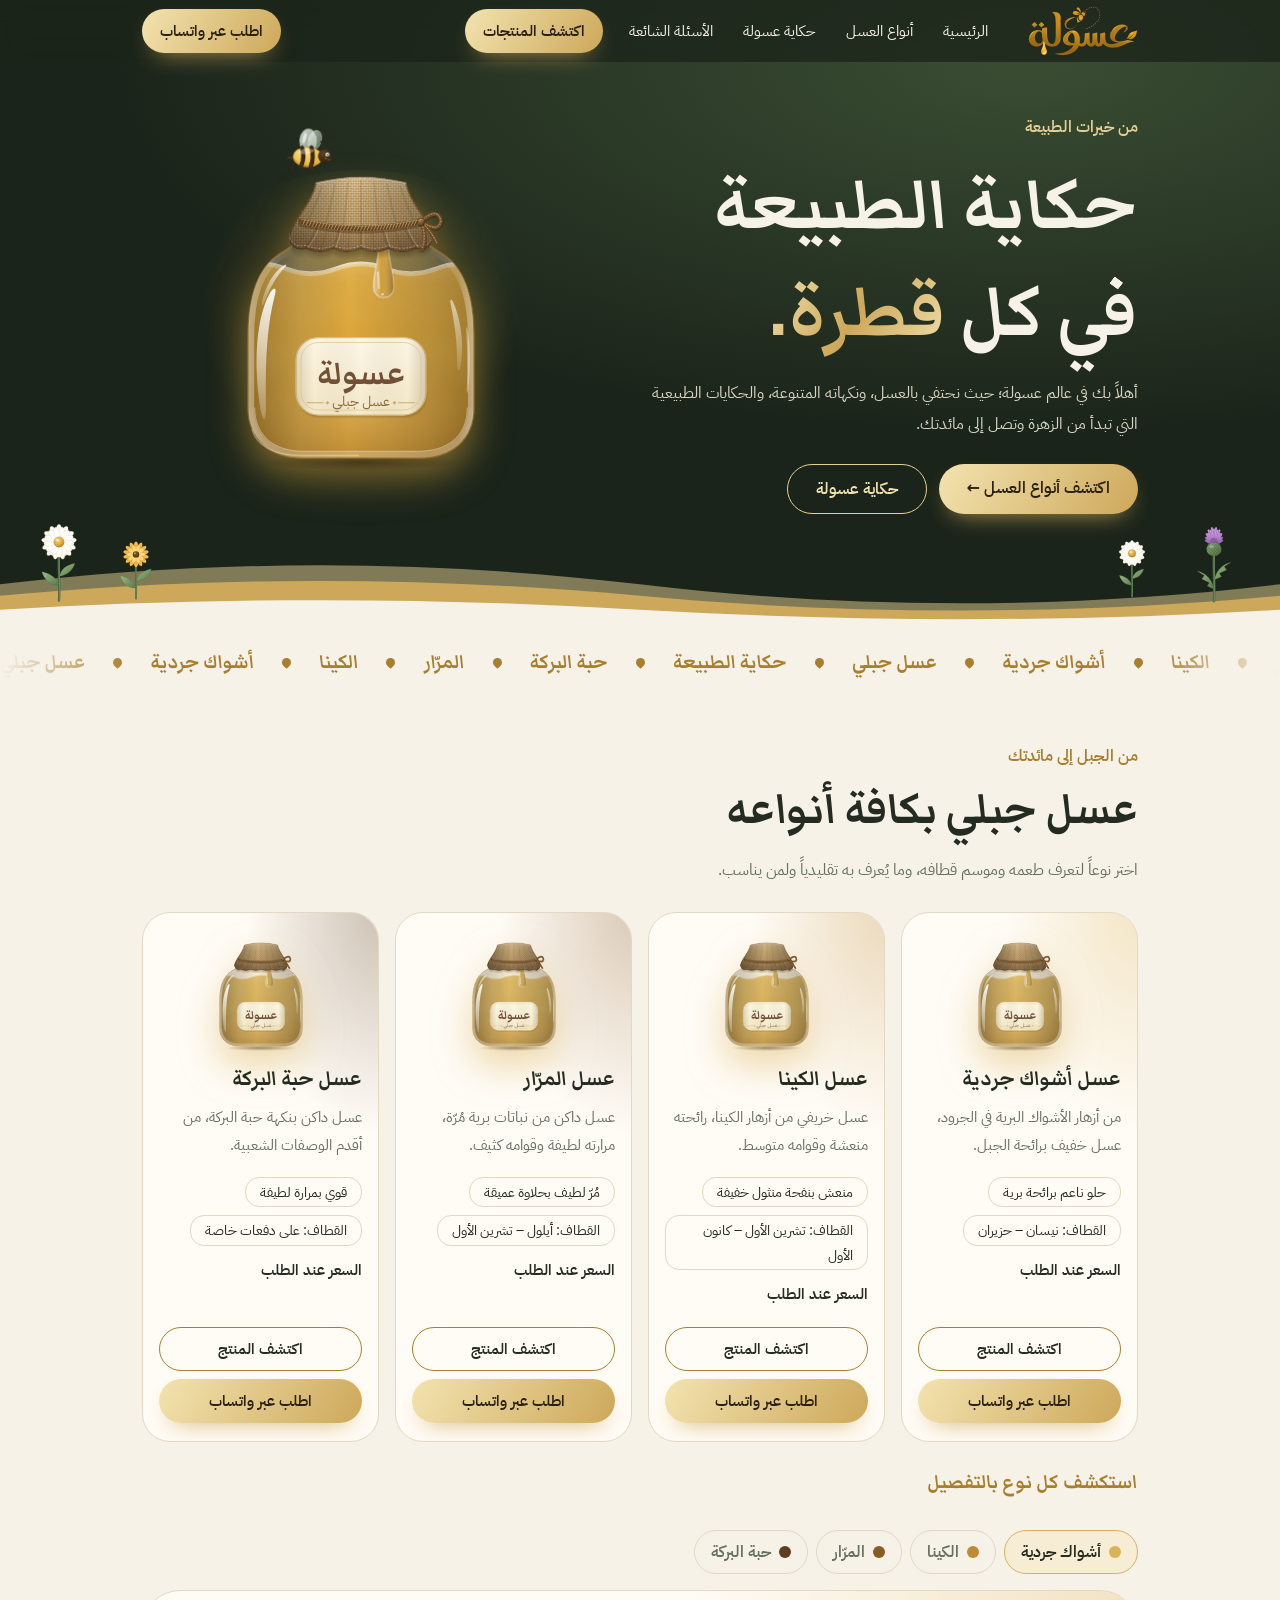
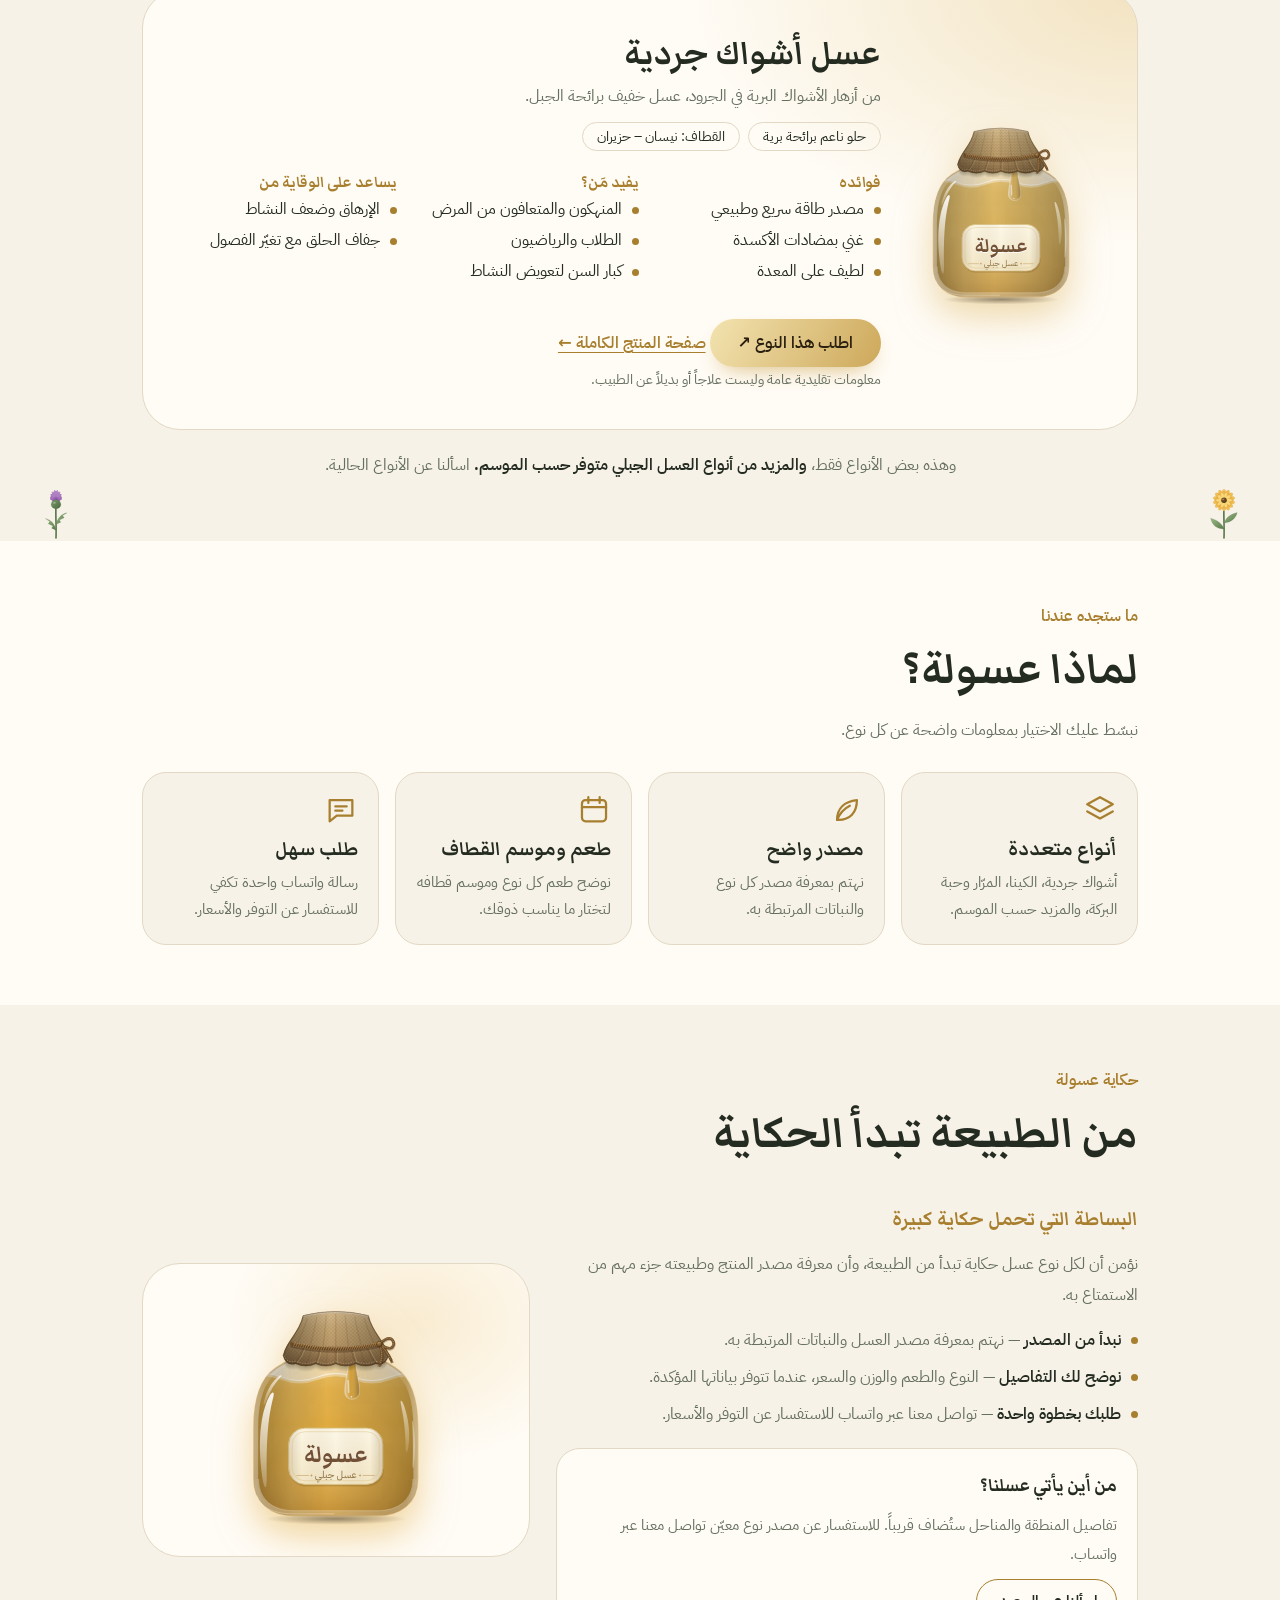
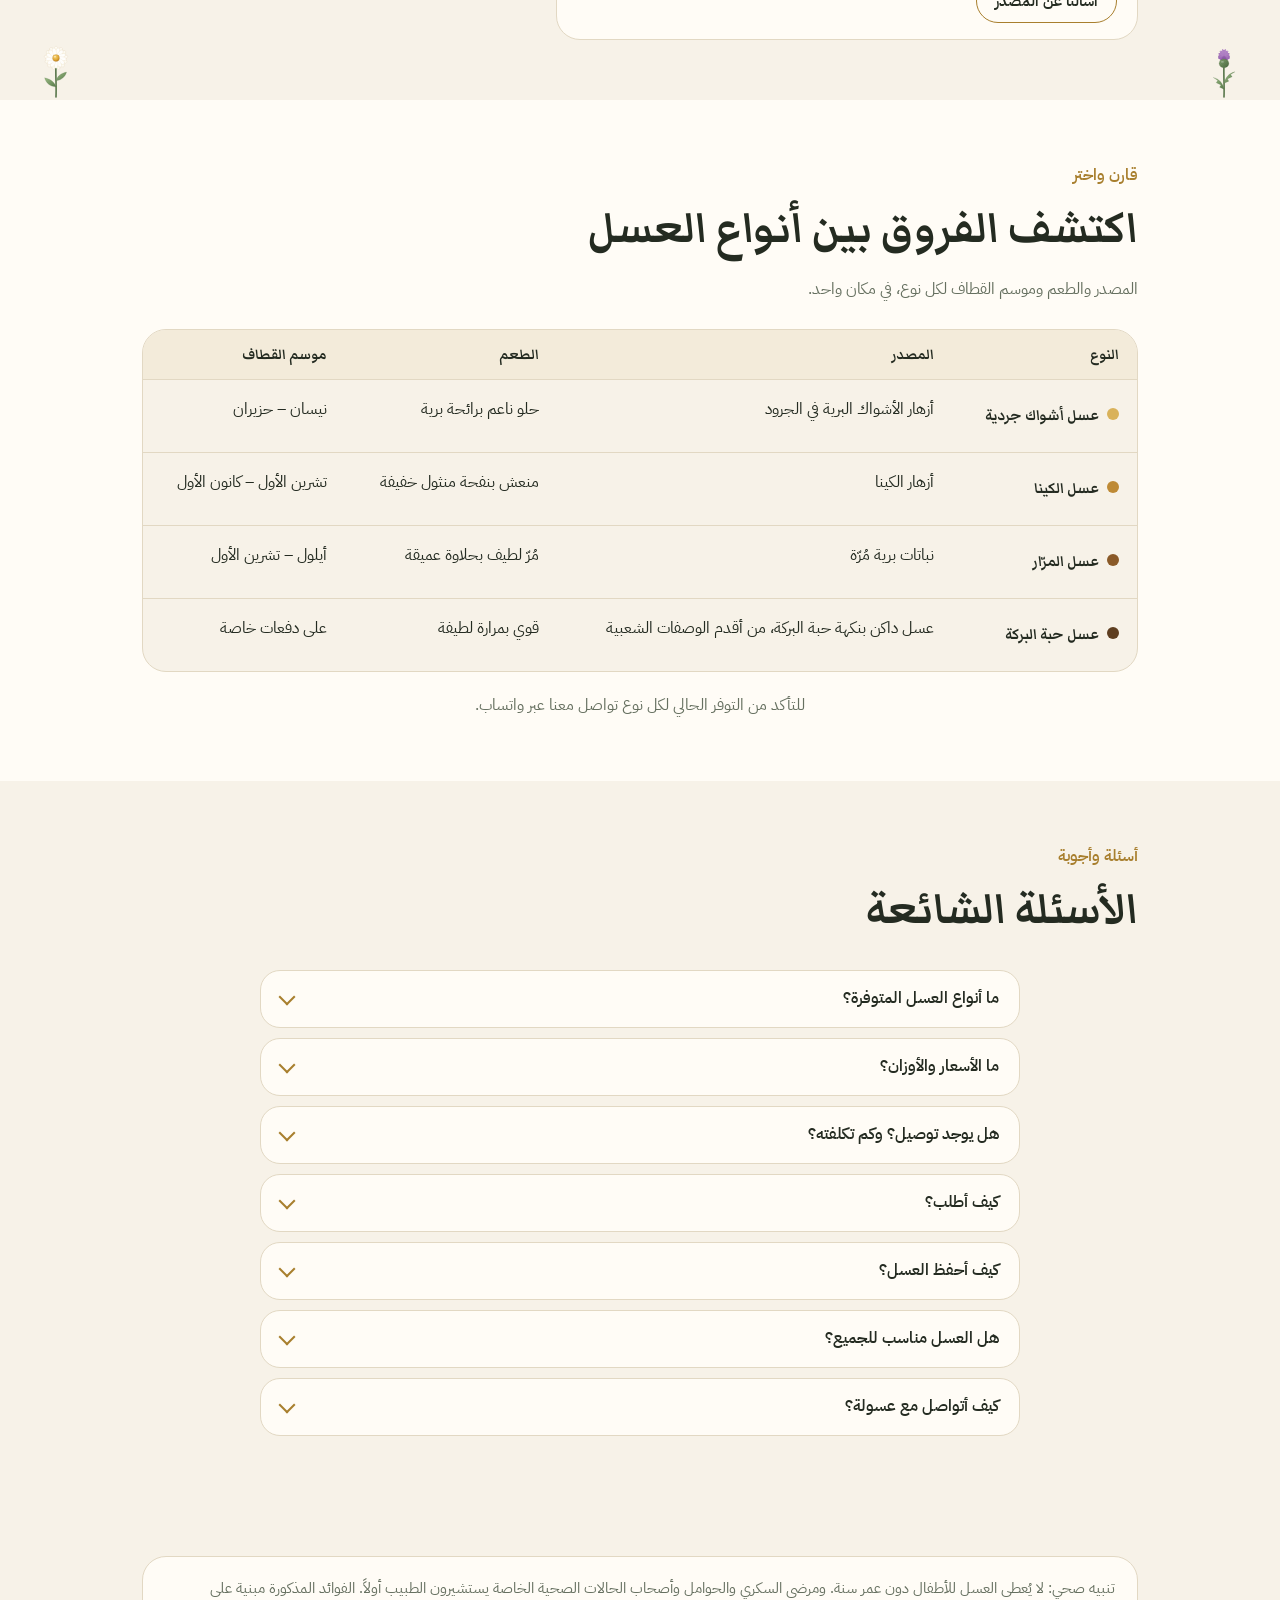
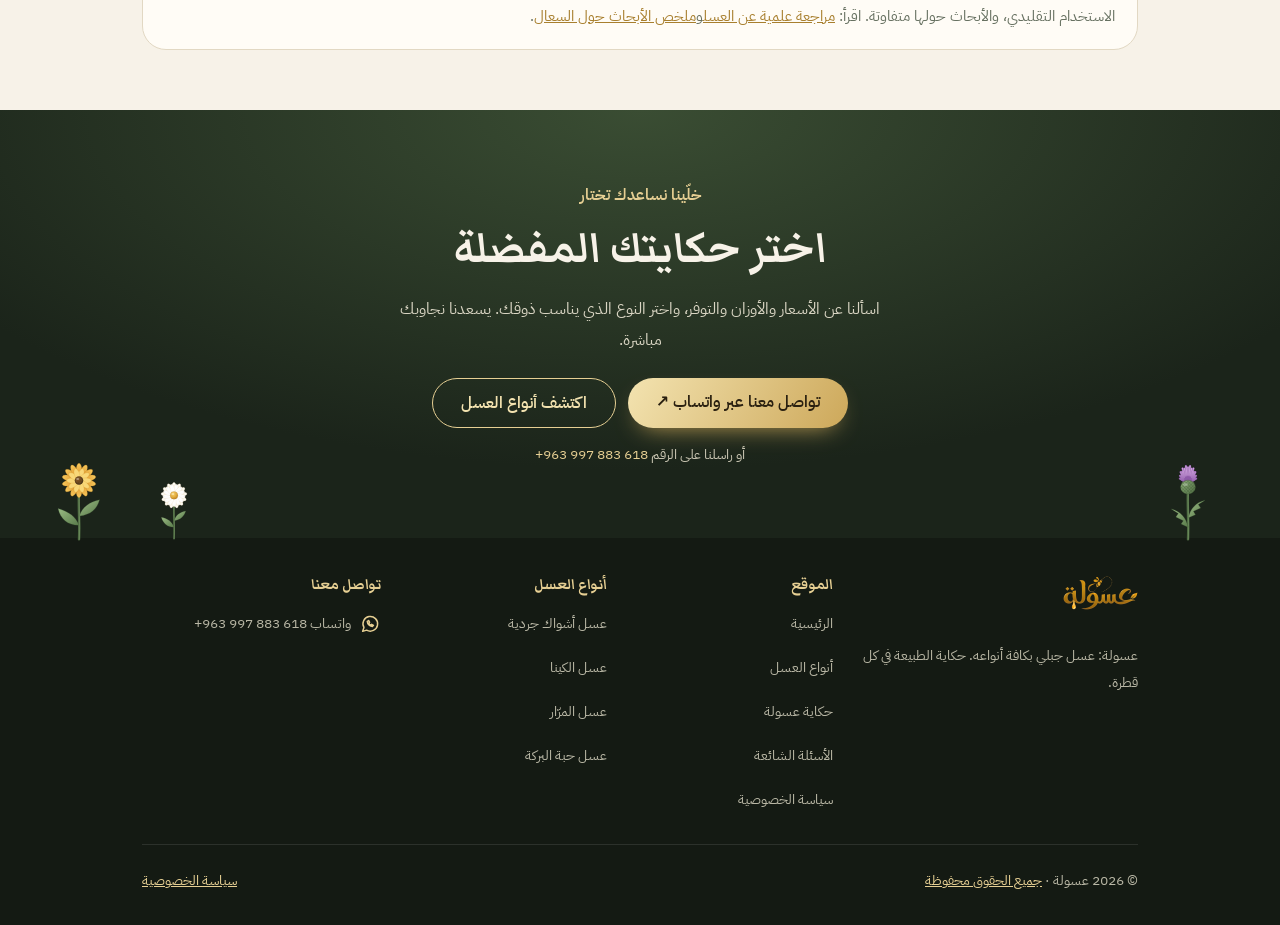
==== commit 19bf000c: "Fix share image: typeset tagline 'عسل جبلي أصيل' (was 'جبلى' in logo pixels); cache-busted og URL" ====
--- a/docs/index.html
+++ b/docs/index.html
@@ -7,8 +7,8 @@
 <title>عسولة | عسل جبلي بكافة أنواعه</title>
 <meta name="description" content="عسولة: عسل جبلي بكافة أنواعه — أشواك جردية، كينا، مرّار، حبة البركة. تعرّف على طعم كل نوع وموسم قطافه واستخداماته التقليدية، واطلب عبر واتساب.">
 <link rel="canonical" href="https://abedkhayyal97-design.github.io/asoula/">
-<meta property="og:type" content="website"><meta property="og:locale" content="ar_SY"><meta property="og:site_name" content="عسولة"><meta property="og:title" content="عسولة | عسل جبلي بكافة أنواعه"><meta property="og:description" content="عسولة: عسل جبلي بكافة أنواعه — أشواك جردية، كينا، مرّار، حبة البركة. تعرّف على طعم كل نوع وموسم قطافه واستخداماته التقليدية، واطلب عبر واتساب."><meta property="og:url" content="https://abedkhayyal97-design.github.io/asoula/"><meta property="og:image" content="https://abedkhayyal97-design.github.io/asoula/og.jpg"><meta property="og:image:width" content="1200"><meta property="og:image:height" content="630"><meta property="og:image:alt" content="شعار عسولة – عسل جبلي أصيل">
-<meta name="twitter:card" content="summary_large_image"><meta name="twitter:title" content="عسولة | عسل جبلي بكافة أنواعه"><meta name="twitter:description" content="عسولة: عسل جبلي بكافة أنواعه — أشواك جردية، كينا، مرّار، حبة البركة. تعرّف على طعم كل نوع وموسم قطافه واستخداماته التقليدية، واطلب عبر واتساب."><meta name="twitter:image" content="https://abedkhayyal97-design.github.io/asoula/og.jpg">
+<meta property="og:type" content="website"><meta property="og:locale" content="ar_SY"><meta property="og:site_name" content="عسولة"><meta property="og:title" content="عسولة | عسل جبلي بكافة أنواعه"><meta property="og:description" content="عسولة: عسل جبلي بكافة أنواعه — أشواك جردية، كينا، مرّار، حبة البركة. تعرّف على طعم كل نوع وموسم قطافه واستخداماته التقليدية، واطلب عبر واتساب."><meta property="og:url" content="https://abedkhayyal97-design.github.io/asoula/"><meta property="og:image" content="https://abedkhayyal97-design.github.io/asoula/og.jpg?v=6f170703"><meta property="og:image:width" content="1200"><meta property="og:image:height" content="630"><meta property="og:image:alt" content="شعار عسولة – عسل جبلي أصيل">
+<meta name="twitter:card" content="summary_large_image"><meta name="twitter:title" content="عسولة | عسل جبلي بكافة أنواعه"><meta name="twitter:description" content="عسولة: عسل جبلي بكافة أنواعه — أشواك جردية، كينا، مرّار، حبة البركة. تعرّف على طعم كل نوع وموسم قطافه واستخداماته التقليدية، واطلب عبر واتساب."><meta name="twitter:image" content="https://abedkhayyal97-design.github.io/asoula/og.jpg?v=6f170703">
 <link rel="icon" href="favicon.svg" type="image/svg+xml"><link rel="icon" href="favicon.ico" sizes="any"><link rel="icon" href="favicon-32.png" sizes="32x32" type="image/png"><link rel="apple-touch-icon" href="apple-touch-icon.png"><link rel="manifest" href="site.webmanifest">
 <script type="application/ld+json">[{"@context":"https://schema.org","@type":"Organization","name":"عسولة","url":"https://abedkhayyal97-design.github.io/asoula/","slogan":"حكاية الطبيعة في كل قطرة.","telephone":"+963997883618","logo":"https://abedkhayyal97-design.github.io/asoula/icon-512.png","contactPoint":{"@type":"ContactPoint","telephone":"+963997883618","contactType":"sales","availableLanguage":"Arabic"}},{"@context":"https://schema.org","@type":"WebSite","name":"عسولة","url":"https://abedkhayyal97-design.github.io/asoula/","inLanguage":"ar"},{"@context":"https://schema.org","@type":"ItemList","name":"عسل جبلي بكافة أنواعه","itemListElement":[{"@type":"ListItem","position":1,"item":{"@type":"Product","name":"عسل أشواك جردية","url":"https://abedkhayyal97-design.github.io/asoula/honey/ashwak-jardiyya/","description":"من أزهار الأشواك البرية في الجرود، عسل خفيف برائحة الجبل. الطعم: حلو ناعم برائحة برية. القطاف: نيسان – حزيران.","brand":{"@type":"Brand","name":"عسولة"}}},{"@type":"ListItem","position":2,"item":{"@type":"Product","name":"عسل الكينا","url":"https://abedkhayyal97-design.github.io/asoula/honey/kina/","description":"عسل خريفي من أزهار الكينا، رائحته منعشة وقوامه متوسط. الطعم: منعش بنفحة منثول خفيفة. القطاف: تشرين الأول – كانون الأول.","brand":{"@type":"Brand","name":"عسولة"}}},{"@type":"ListItem","position":3,"item":{"@type":"Product","name":"عسل المرّار","url":"https://abedkhayyal97-design.github.io/asoula/honey/murrar/","description":"عسل داكن من نباتات برية مُرّة، مرارته لطيفة وقوامه كثيف. الطعم: مُرّ لطيف بحلاوة عميقة. القطاف: أيلول – تشرين الأول.","brand":{"@type":"Brand","name":"عسولة"}}},{"@type":"ListItem","position":4,"item":{"@type":"Product","name":"عسل حبة البركة","url":"https://abedkhayyal97-design.github.io/asoula/honey/habbet-el-baraka/","description":"عسل داكن بنكهة حبة البركة، من أقدم الوصفات الشعبية. الطعم: قوي بمرارة لطيفة. القطاف: على دفعات خاصة.","brand":{"@type":"Brand","name":"عسولة"}}}]}]</script>
 <link rel="preload" as="image" type="image/webp" href="logo-dark-220.webp" imagesrcset="logo-dark-110.webp 1x, logo-dark-220.webp 2x, logo-dark-330.webp 3x" fetchpriority="high">
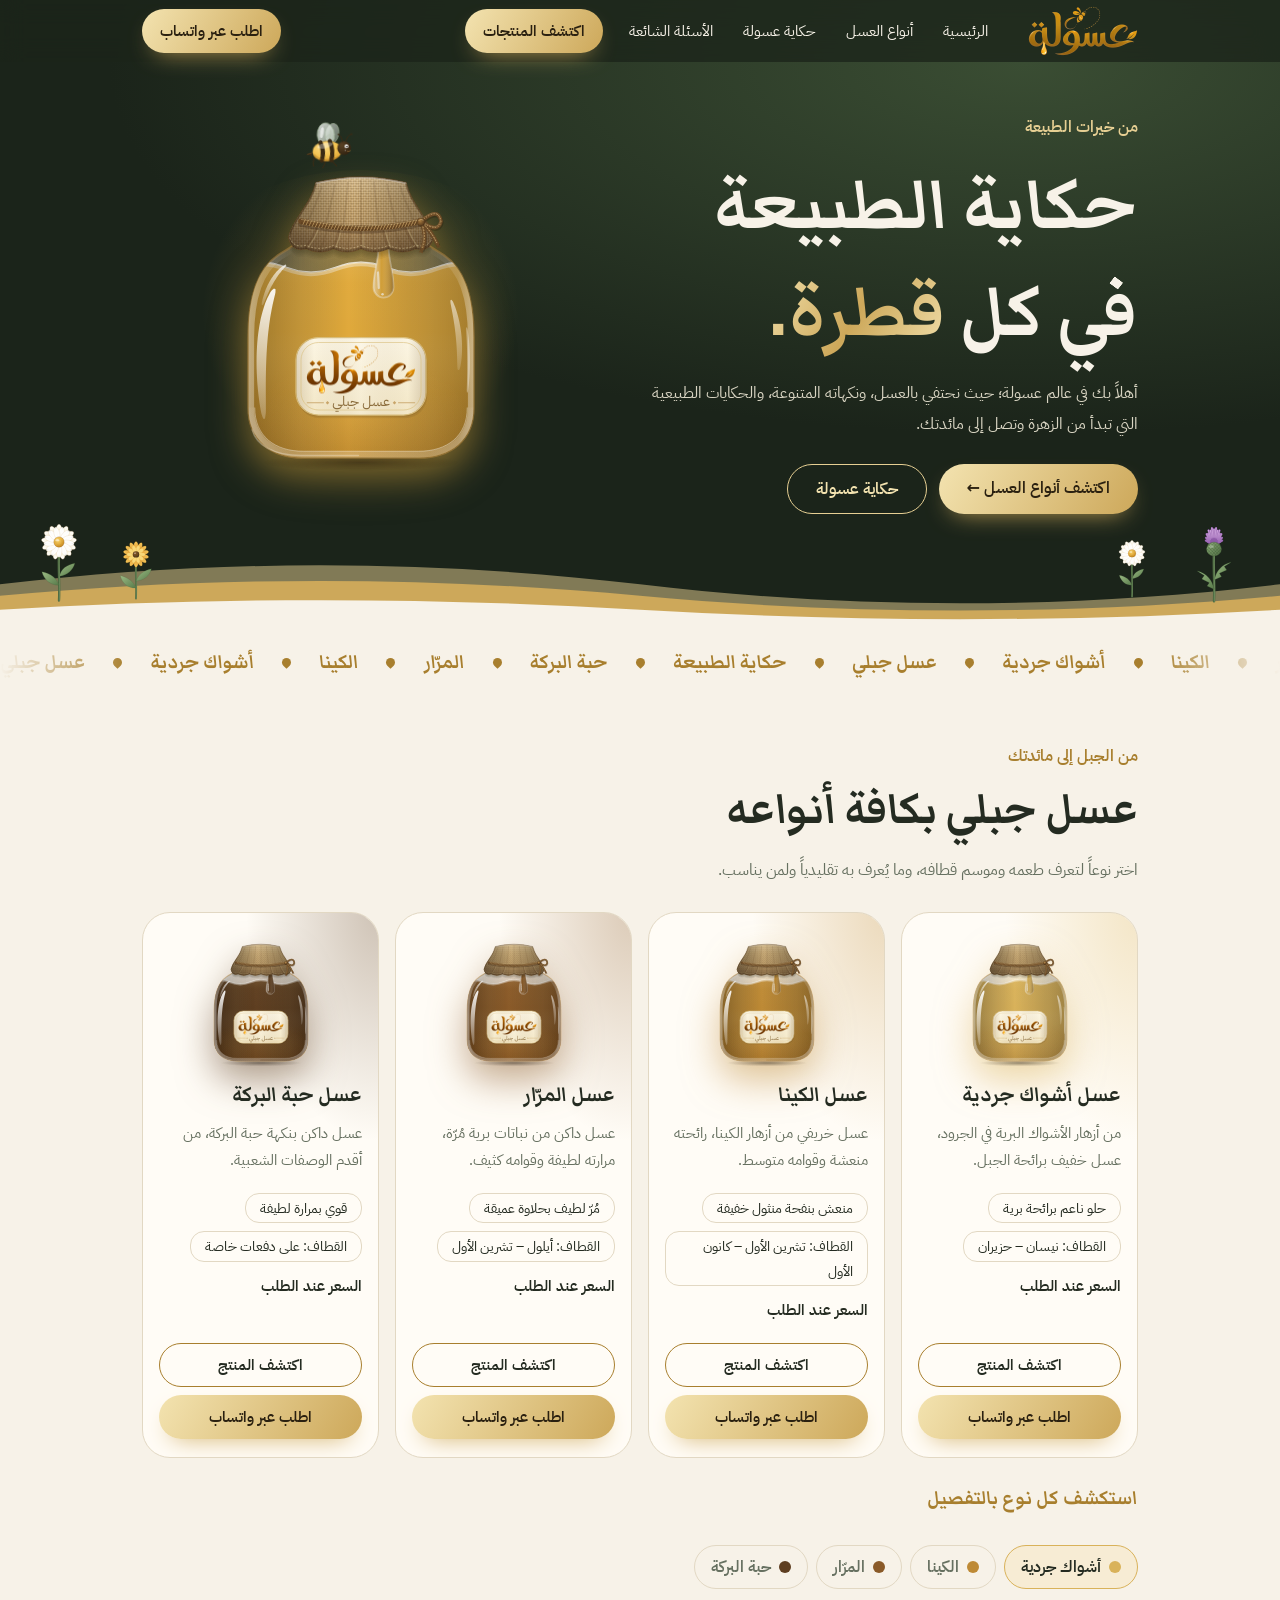
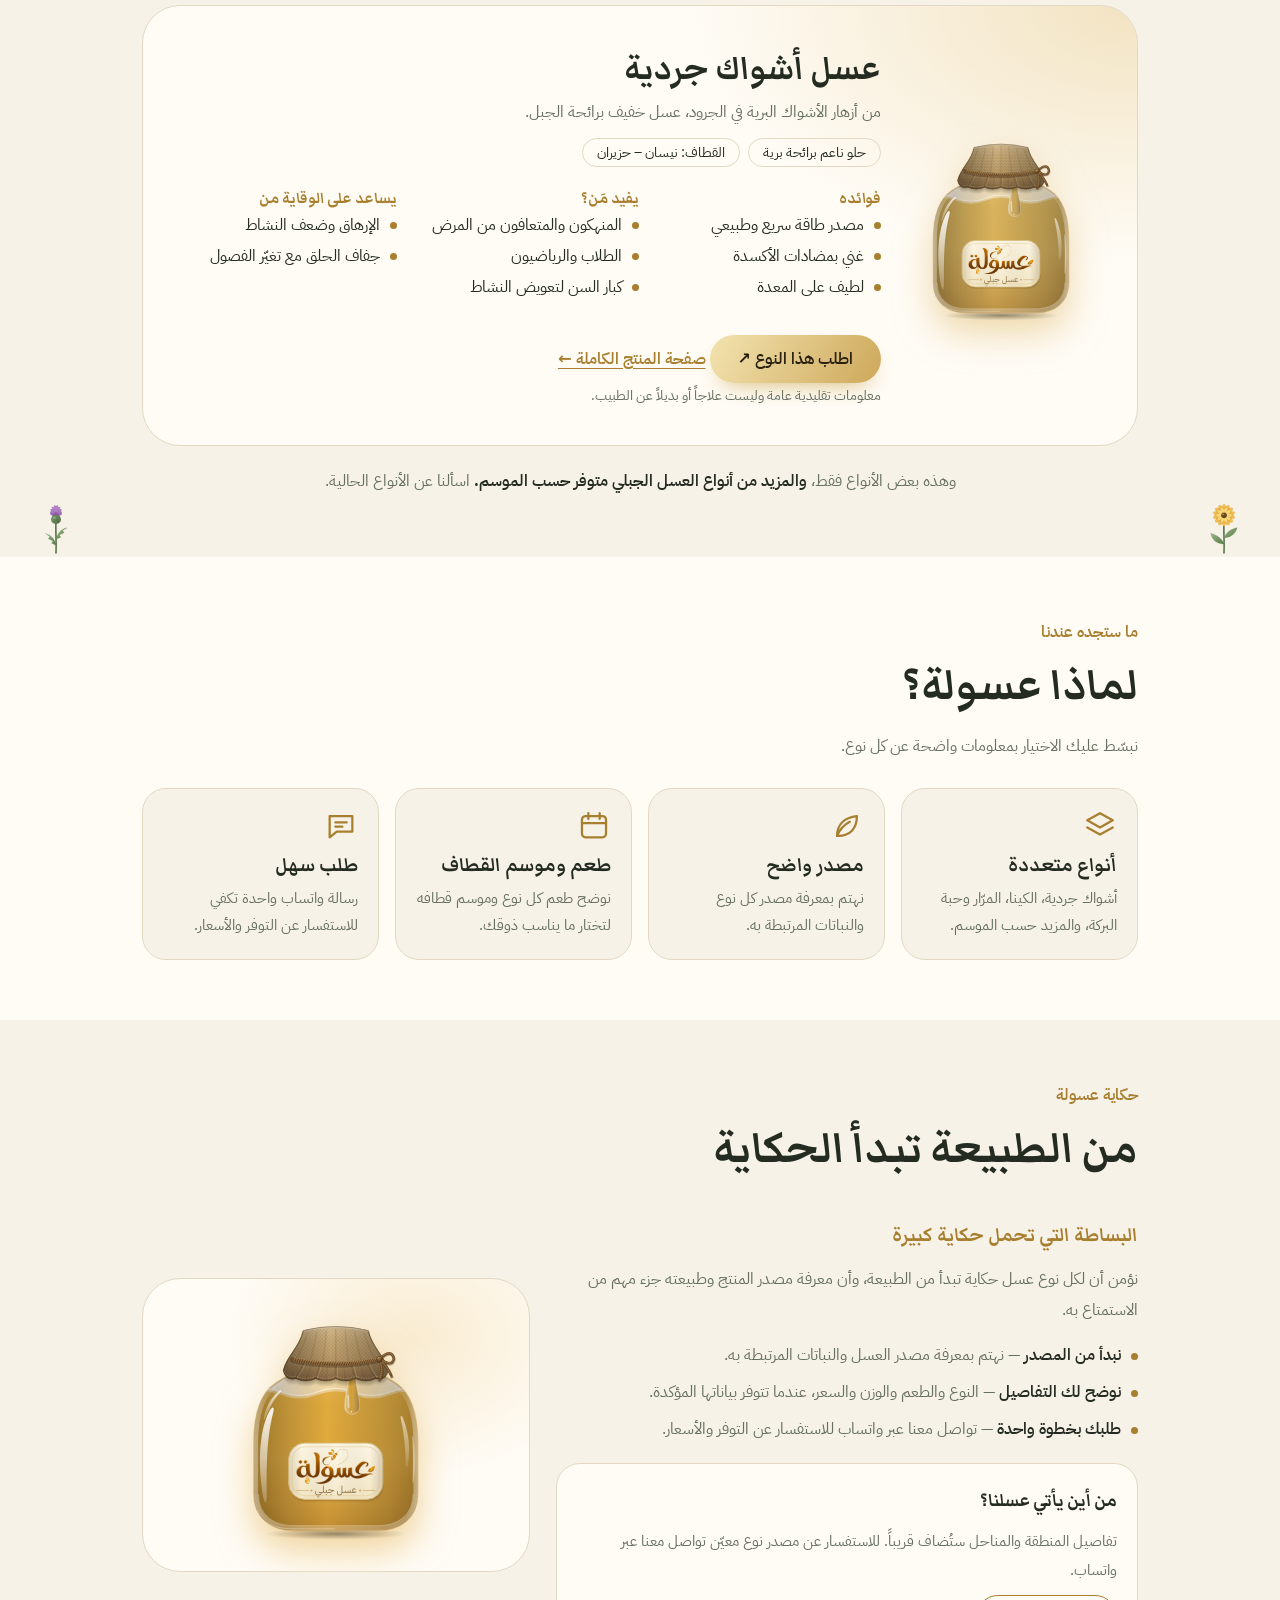
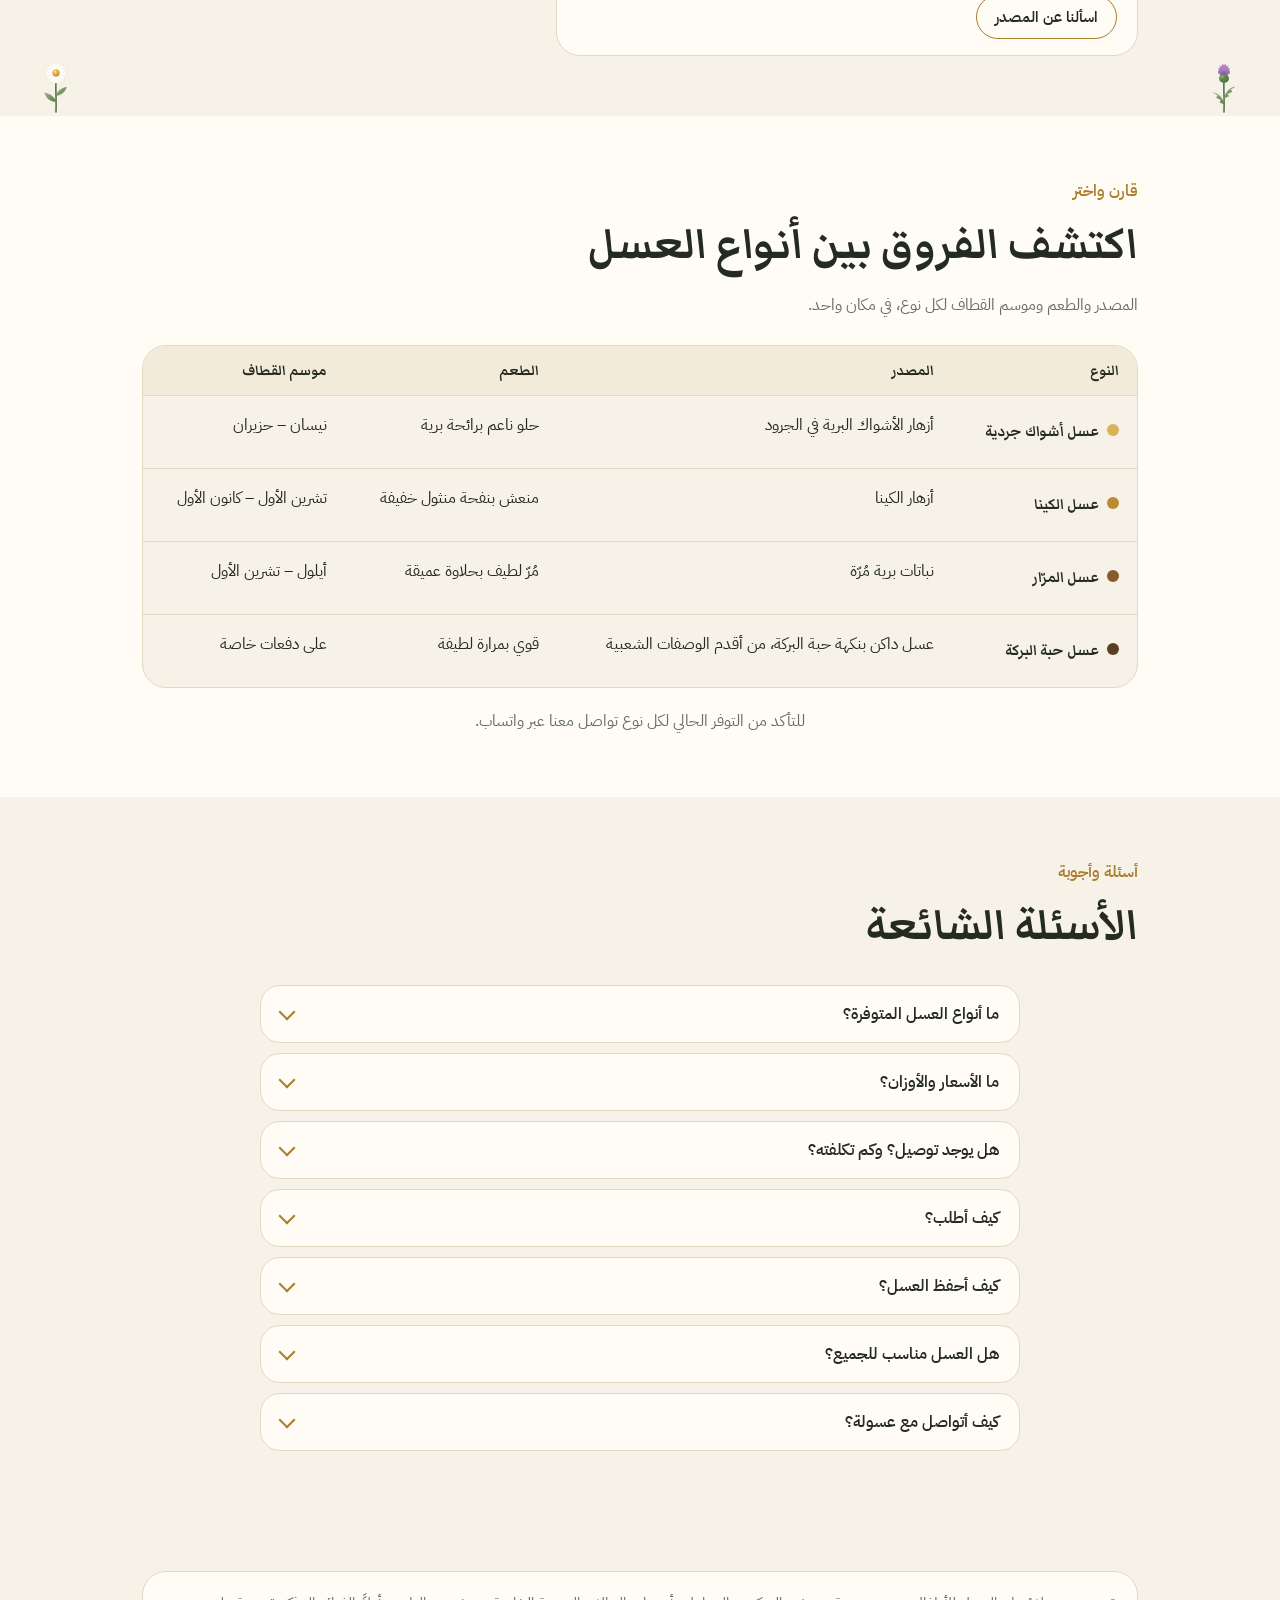
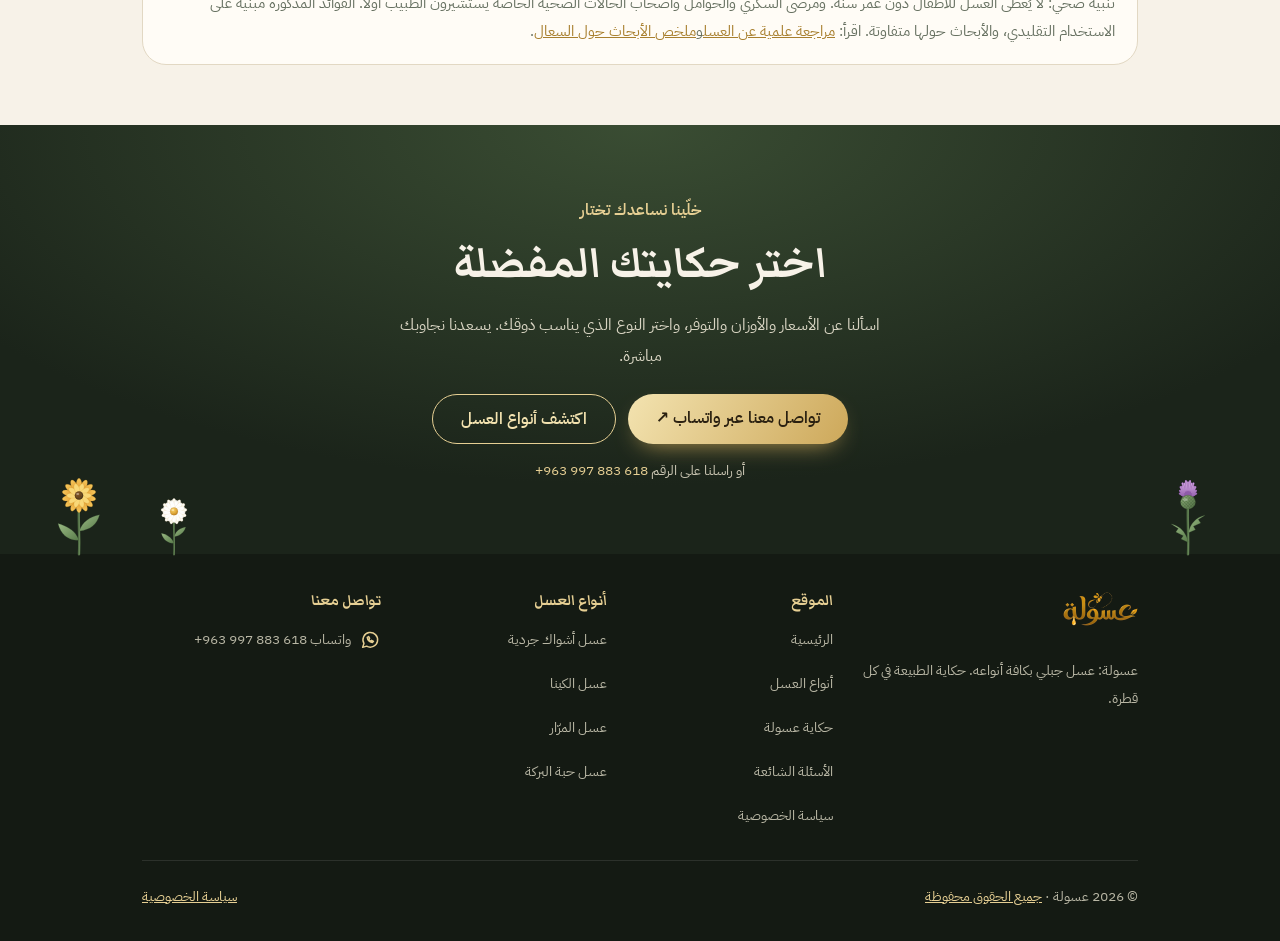
==== commit 6b5af82d: "Jars: Asoula logo on every jar label, per-type honey colours everywhere (cards were inheriting the d" ====
--- a/docs/index.html
+++ b/docs/index.html
@@ -11,14 +11,15 @@
 <meta name="twitter:card" content="summary_large_image"><meta name="twitter:title" content="عسولة | عسل جبلي بكافة أنواعه"><meta name="twitter:description" content="عسولة: عسل جبلي بكافة أنواعه — أشواك جردية، كينا، مرّار، حبة البركة. تعرّف على طعم كل نوع وموسم قطافه واستخداماته التقليدية، واطلب عبر واتساب."><meta name="twitter:image" content="https://abedkhayyal97-design.github.io/asoula/og.jpg?v=6f170703">
 <link rel="icon" href="favicon.svg" type="image/svg+xml"><link rel="icon" href="favicon.ico" sizes="any"><link rel="icon" href="favicon-32.png" sizes="32x32" type="image/png"><link rel="apple-touch-icon" href="apple-touch-icon.png"><link rel="manifest" href="site.webmanifest">
 <script type="application/ld+json">[{"@context":"https://schema.org","@type":"Organization","name":"عسولة","url":"https://abedkhayyal97-design.github.io/asoula/","slogan":"حكاية الطبيعة في كل قطرة.","telephone":"+963997883618","logo":"https://abedkhayyal97-design.github.io/asoula/icon-512.png","contactPoint":{"@type":"ContactPoint","telephone":"+963997883618","contactType":"sales","availableLanguage":"Arabic"}},{"@context":"https://schema.org","@type":"WebSite","name":"عسولة","url":"https://abedkhayyal97-design.github.io/asoula/","inLanguage":"ar"},{"@context":"https://schema.org","@type":"ItemList","name":"عسل جبلي بكافة أنواعه","itemListElement":[{"@type":"ListItem","position":1,"item":{"@type":"Product","name":"عسل أشواك جردية","url":"https://abedkhayyal97-design.github.io/asoula/honey/ashwak-jardiyya/","description":"من أزهار الأشواك البرية في الجرود، عسل خفيف برائحة الجبل. الطعم: حلو ناعم برائحة برية. القطاف: نيسان – حزيران.","brand":{"@type":"Brand","name":"عسولة"}}},{"@type":"ListItem","position":2,"item":{"@type":"Product","name":"عسل الكينا","url":"https://abedkhayyal97-design.github.io/asoula/honey/kina/","description":"عسل خريفي من أزهار الكينا، رائحته منعشة وقوامه متوسط. الطعم: منعش بنفحة منثول خفيفة. القطاف: تشرين الأول – كانون الأول.","brand":{"@type":"Brand","name":"عسولة"}}},{"@type":"ListItem","position":3,"item":{"@type":"Product","name":"عسل المرّار","url":"https://abedkhayyal97-design.github.io/asoula/honey/murrar/","description":"عسل داكن من نباتات برية مُرّة، مرارته لطيفة وقوامه كثيف. الطعم: مُرّ لطيف بحلاوة عميقة. القطاف: أيلول – تشرين الأول.","brand":{"@type":"Brand","name":"عسولة"}}},{"@type":"ListItem","position":4,"item":{"@type":"Product","name":"عسل حبة البركة","url":"https://abedkhayyal97-design.github.io/asoula/honey/habbet-el-baraka/","description":"عسل داكن بنكهة حبة البركة، من أقدم الوصفات الشعبية. الطعم: قوي بمرارة لطيفة. القطاف: على دفعات خاصة.","brand":{"@type":"Brand","name":"عسولة"}}}]}]</script>
+<link rel="preload" as="image" type="image/webp" href="logo-label-440.webp">
 <link rel="preload" as="image" type="image/webp" href="logo-dark-220.webp" imagesrcset="logo-dark-110.webp 1x, logo-dark-220.webp 2x, logo-dark-330.webp 3x" fetchpriority="high">
 <link rel="preload" href="fonts/IBMPlexSansArabic-400-arabic.woff2" as="font" type="font/woff2" crossorigin>
 <link rel="preload" href="fonts/MarkaziText-700-arabic.woff2" as="font" type="font/woff2" crossorigin>
-<style>@font-face{font-family:IBM Plex Sans Arabic;font-style:normal;font-weight:400;font-display:swap;src:url(fonts/IBMPlexSansArabic-400-arabic.woff2) format("woff2");unicode-range:U+0600-06FF,U+0750-077F,U+0870-0891,U+0897-08E1,U+08E3-08FF,U+200C-200E,U+2010-2011,U+204F,U+2E41,U+FB50-FDFF,U+FE70-FE74,U+FE76-FEFC,U+102E0-102FB,U+10E60-10E7E,U+10EC2-10EC7,U+10EC9-10EEE,U+10EF0-10EFF,U+1EE00-1EE03,U+1EE05-1EE1F,U+1EE21-1EE22,U+1EE24,U+1EE27,U+1EE29-1EE32,U+1EE34-1EE37,U+1EE39,U+1EE3B,U+1EE42,U+1EE47,U+1EE49,U+1EE4B,U+1EE4D-1EE4F,U+1EE51-1EE52,U+1EE54,U+1EE57,U+1EE59,U+1EE5B,U+1EE5D,U+1EE5F,U+1EE61-1EE62,U+1EE64,U+1EE67-1EE6A,U+1EE6C-1EE72,U+1EE74-1EE77,U+1EE79-1EE7C,U+1EE7E,U+1EE80-1EE89,U+1EE8B-1EE9B,U+1EEA1-1EEA3,U+1EEA5-1EEA9,U+1EEAB-1EEBB,U+1EEF0-1EEF1}@font-face{font-family:IBM Plex Sans Arabic;font-style:normal;font-weight:400;font-display:swap;src:url(fonts/IBMPlexSansArabic-400-latin.woff2) format("woff2");unicode-range:U+0000-00FF,U+0131,U+0152-0153,U+02BB-02BC,U+02C6,U+02DA,U+02DC,U+0304,U+0308,U+0329,U+2000-206F,U+20AC,U+2122,U+2191,U+2193,U+2212,U+2215,U+FEFF,U+FFFD}@font-face{font-family:IBM Plex Sans Arabic;font-style:normal;font-weight:600;font-display:swap;src:url(fonts/IBMPlexSansArabic-600-arabic.woff2) format("woff2");unicode-range:U+0600-06FF,U+0750-077F,U+0870-0891,U+0897-08E1,U+08E3-08FF,U+200C-200E,U+2010-2011,U+204F,U+2E41,U+FB50-FDFF,U+FE70-FE74,U+FE76-FEFC,U+102E0-102FB,U+10E60-10E7E,U+10EC2-10EC7,U+10EC9-10EEE,U+10EF0-10EFF,U+1EE00-1EE03,U+1EE05-1EE1F,U+1EE21-1EE22,U+1EE24,U+1EE27,U+1EE29-1EE32,U+1EE34-1EE37,U+1EE39,U+1EE3B,U+1EE42,U+1EE47,U+1EE49,U+1EE4B,U+1EE4D-1EE4F,U+1EE51-1EE52,U+1EE54,U+1EE57,U+1EE59,U+1EE5B,U+1EE5D,U+1EE5F,U+1EE61-1EE62,U+1EE64,U+1EE67-1EE6A,U+1EE6C-1EE72,U+1EE74-1EE77,U+1EE79-1EE7C,U+1EE7E,U+1EE80-1EE89,U+1EE8B-1EE9B,U+1EEA1-1EEA3,U+1EEA5-1EEA9,U+1EEAB-1EEBB,U+1EEF0-1EEF1}@font-face{font-family:IBM Plex Sans Arabic;font-style:normal;font-weight:600;font-display:swap;src:url(fonts/IBMPlexSansArabic-600-latin.woff2) format("woff2");unicode-range:U+0000-00FF,U+0131,U+0152-0153,U+02BB-02BC,U+02C6,U+02DA,U+02DC,U+0304,U+0308,U+0329,U+2000-206F,U+20AC,U+2122,U+2191,U+2193,U+2212,U+2215,U+FEFF,U+FFFD}@font-face{font-family:Markazi Text;font-style:normal;font-weight:700;font-display:swap;src:url(fonts/MarkaziText-700-arabic.woff2) format("woff2");unicode-range:U+0600-06FF,U+0750-077F,U+0870-0891,U+0897-08E1,U+08E3-08FF,U+200C-200E,U+2010-2011,U+204F,U+2E41,U+FB50-FDFF,U+FE70-FE74,U+FE76-FEFC,U+102E0-102FB,U+10E60-10E7E,U+10EC2-10EC7,U+10EC9-10EEE,U+10EF0-10EFF,U+1EE00-1EE03,U+1EE05-1EE1F,U+1EE21-1EE22,U+1EE24,U+1EE27,U+1EE29-1EE32,U+1EE34-1EE37,U+1EE39,U+1EE3B,U+1EE42,U+1EE47,U+1EE49,U+1EE4B,U+1EE4D-1EE4F,U+1EE51-1EE52,U+1EE54,U+1EE57,U+1EE59,U+1EE5B,U+1EE5D,U+1EE5F,U+1EE61-1EE62,U+1EE64,U+1EE67-1EE6A,U+1EE6C-1EE72,U+1EE74-1EE77,U+1EE79-1EE7C,U+1EE7E,U+1EE80-1EE89,U+1EE8B-1EE9B,U+1EEA1-1EEA3,U+1EEA5-1EEA9,U+1EEAB-1EEBB,U+1EEF0-1EEF1}@font-face{font-family:Markazi Text;font-style:normal;font-weight:700;font-display:swap;src:url(fonts/MarkaziText-700-latin.woff2) format("woff2");unicode-range:U+0000-00FF,U+0131,U+0152-0153,U+02BB-02BC,U+02C6,U+02DA,U+02DC,U+0304,U+0308,U+0329,U+2000-206F,U+20AC,U+2122,U+2191,U+2193,U+2212,U+2215,U+FEFF,U+FFFD}:root{--bg:#F7F2E8;--pp:#FFFCF6;--ink:#242B21;--mu:#667060;--ln:#E2D8C3;--gd:#A87F2E;--fd:"Canela Arabic","Markazi Text",Georgia,serif;--fb:"Dahab Arabic ITF","IBM Plex Sans Arabic",system-ui,sans-serif}@media(prefers-color-scheme:dark){:root:not([data-theme=light]){--bg:#141A13;--pp:#1E271C;--ink:#EEE8D8;--mu:#A5AB98;--ln:#33402F;--gd:#D4AE5F}}:root[data-theme=dark]{--bg:#141A13;--pp:#1E271C;--ink:#EEE8D8;--mu:#A5AB98;--ln:#33402F;--gd:#D4AE5F}*{box-sizing:border-box;-webkit-tap-highlight-color:transparent}html{scroll-behavior:smooth;scroll-padding-top:calc(70px + env(safe-area-inset-top,0px))}body{margin:0;background:var(--bg);color:var(--ink);font:400 1.02rem/1.9 var(--fb);overflow-x:hidden}a{color:inherit;text-decoration:none}button{touch-action:manipulation;-webkit-user-select:none;user-select:none}:focus:not(:focus-visible){outline:none}:focus-visible{outline:2px solid var(--gd);outline-offset:3px}h1,h2,h3,.bd{font-family:var(--fd);font-weight:700;margin:0}.w{max-width:1040px;margin:auto;padding:0 22px}.hd{position:fixed;top:0;left:0;right:0;z-index:30;padding-top:env(safe-area-inset-top,0px);background:color-mix(in srgb,#1B241A 78%,transparent);backdrop-filter:blur(12px);-webkit-backdrop-filter:blur(12px);color:#f7f2e8}.hd :focus-visible{outline-color:#e6cf93}.hi{display:flex;justify-content:space-between;align-items:center;height:62px}.bd{display:flex;align-items:center;gap:10px;font-size:1.9rem;color:#e6cf93}.lg{width:42px;height:42px}.btn{display:inline-block;border:0;border-radius:999px;padding:12px 28px;font:600 1rem var(--fb);background:linear-gradient(120deg,#f3e3b0,#cda85a);color:#2a2010;box-shadow:0 10px 24px -12px #cda85a;transition:transform .3s;cursor:pointer;touch-action:manipulation}.btn:hover{transform:translateY(-2px)}.sm{padding:7px 18px;font-size:.92rem}.hero{position:relative;color:#f7f2e8;background:radial-gradient(110% 90% at 80% 10%,#3a4d33,#1b241a 65%);padding:calc(112px + env(safe-area-inset-top,0px)) 0 120px}.hg{display:grid;grid-template-columns:1.1fr .9fr;gap:24px;align-items:center}h1{font-size:clamp(3rem,8vw,5.6rem);line-height:1.2;margin:10px 0}h1 b{background:linear-gradient(120deg,#f3e3b0,#cda85a,#f3e3b0);-webkit-background-clip:text;background-clip:text;color:transparent}.hero p{color:#d9d5c3;max-width:30em;margin:0 0 24px}.ar{position:relative}.ar:before{content:"";position:absolute;inset:6%;border-radius:50%;background:radial-gradient(circle,#E0A93B55,transparent 66%)}.jar{--c:#D9B25A;position:relative;width:150px;height:auto;filter:drop-shadow(0 18px 18px color-mix(in srgb,var(--c) 50%,transparent))}.hero .jar{--c:#E0A93B;display:block;width:min(72%,250px);margin:auto;animation:fl 7s ease-in-out infinite}@keyframes fl{50%{transform:translateY(-12px) rotate(1.5deg)}}.wv{animation:wv 3.2s linear infinite}@keyframes wv{to{transform:translate(80px)}}.bb{fill:#fff;opacity:0;animation:bb 7s linear infinite}@keyframes bb{15%{opacity:.5}to{transform:translateY(-110px);opacity:0}}.dr{transform-box:fill-box;transform-origin:50% 0;animation:dr 5s ease-in-out infinite}@keyframes dr{50%{transform:scaleY(1.2)}}.liq{position:absolute;left:0;right:0;bottom:-1px;height:76px;overflow:hidden;direction:ltr}.liq svg{position:absolute;left:0;bottom:0;width:200%}.l1{height:100%;fill:#e6cf93;opacity:.5;animation:sl 17s linear infinite reverse}.l2{height:78%;fill:#cda85a;animation:sl 12s linear infinite}.l3{height:50%;fill:var(--bg);animation:sl 23s linear infinite}@keyframes sl{to{transform:translate(-50%)}}.band{direction:ltr;overflow:hidden;padding:14px 0 4px;color:var(--gd);font:700 1.5rem var(--fd);-webkit-mask-image:linear-gradient(90deg,transparent,#000 10%,#000 90%,transparent);mask-image:linear-gradient(90deg,transparent,#000 10%,#000 90%,transparent)}.tr{display:flex;width:max-content;animation:mq 30s linear infinite}.tr span{display:flex;align-items:center;white-space:nowrap}.tr span:after{content:"";width:9px;height:9px;margin:0 28px;background:var(--gd);border-radius:50% 50% 50% 0;transform:rotate(-45deg)}@keyframes mq{to{transform:translate(-50%)}}.sec{padding:60px 0}.k{color:var(--gd);font-weight:600}.mu{color:var(--mu)}h2{font-size:clamp(2.2rem,5vw,3.4rem);line-height:1.35;margin:2px 0 8px}.tabs{display:flex;flex-wrap:wrap;gap:8px;margin:24px 0 16px}.tabs button{display:flex;align-items:center;gap:8px;background:none;border:1px solid var(--ln);border-radius:999px;padding:7px 16px;font:600 1rem var(--fb);color:var(--mu);cursor:pointer;transition:.3s}.tabs i{width:12px;height:12px;border-radius:50%;background:var(--c)}.tabs [aria-selected=true]{color:var(--ink);border-color:var(--c);background:color-mix(in srgb,var(--c) 22%,var(--pp))}.stage{position:relative;overflow:hidden;border:1px solid var(--ln);border-radius:38px;background:var(--pp);padding:28px 22px;display:grid;gap:20px}.stage:before{content:"";position:absolute;inset:0;background:radial-gradient(70% 90% at 100% 0,color-mix(in srgb,var(--c) 34%,transparent),transparent 65%)}.stage>*{position:relative}.stage .jar{margin:auto}.stage h3{font-size:2.6rem;line-height:1.3}.stage p{margin:0}.ch{display:flex;flex-wrap:wrap;gap:8px;margin-top:10px}.ch b{font-weight:400;font-size:.9rem;border:1px solid var(--ln);border-radius:999px;padding:0 14px}.cols{display:grid;gap:14px;margin:20px 0}.col h4{margin:0;color:var(--gd);font:700 1.2rem var(--fd)}.col ul{list-style:none;margin:0;padding:0}.col li:before,.pt:before{content:"";display:inline-block;width:7px;height:7px;border-radius:50%;background:var(--gd);margin-inline-end:10px;vertical-align:middle}.nt{font-size:.85rem;color:var(--mu);margin:12px 0 0}.fade{animation:in .5s ease}@keyframes in{0%{opacity:0;transform:translateY(8px)}}.pts{list-style:none;padding:0;margin:14px 0 0}.pts li{margin-bottom:6px}.pts small{color:var(--mu);font-size:1rem}.bx{border:1px solid var(--ln);border-radius:24px;padding:18px 22px;background:var(--pp);color:var(--mu);font-size:.92rem;margin:0}.bx a{color:var(--gd);text-decoration:underline}.cta{background:radial-gradient(90% 120% at 50% 0,#3a4d33,#1b241a 70%);color:#f7f2e8;text-align:center;padding:70px 22px}.cta p{max-width:520px;margin:0 auto 22px;color:#d9d5c3}.cta small{display:block;margin-top:14px;color:#c9c5b2}.cta small span{direction:ltr;unicode-bidi:embed;color:#e6cf93}footer{background:#141a13;color:#b9b7a5;padding:22px 0 calc(22px + env(safe-area-inset-bottom,0px));font-size:.9rem}.fi{display:flex;justify-content:space-between;gap:10px;flex-wrap:wrap}.fi .bd{font-size:1.4rem}.fb{background:none;border:0;color:#e6cf93;font:inherit;text-decoration:underline;cursor:pointer;padding:0}dialog{border:1px solid var(--ln);border-radius:28px;background:var(--pp);color:var(--ink);padding:28px;text-align:center;max-width:340px}dialog::backdrop{background:#0008}dialog p{margin:0 0 14px}#bee{position:fixed;top:0;left:0;width:48px;height:48px;pointer-events:none;z-index:40}#bee svg{width:100%;height:100%;overflow:visible}.wg{transform-origin:28px 22px;animation:wf .09s infinite alternate}@keyframes wf{0%{transform:rotate(-18deg)}to{transform:rotate(14deg) scaleY(.7)}}@media(min-width:760px){.stage{grid-template-columns:200px 1fr;padding:36px}.cols{grid-template-columns:repeat(3,1fr);gap:24px}}@media(max-width:800px){.hg{grid-template-columns:1fr;text-align:center;gap:0}.hero p{margin-inline:auto}.ar{order:-1}}@media(prefers-reduced-motion:reduce){*{animation:none!important;transition:none!important;scroll-behavior:auto!important}}.sec,.cta{position:relative}.fw{position:absolute;bottom:var(--b,0);width:var(--w,44px);height:auto;aspect-ratio:60/84;pointer-events:none;z-index:1;overflow:visible;transform-origin:50% 100%;animation:sw 5.5s ease-in-out var(--d,0s) infinite alternate}@keyframes sw{0%{transform:rotate(-2.2deg)}to{transform:rotate(2.2deg)}}#bee{pointer-events:auto;cursor:grab;touch-action:none;-webkit-tap-highlight-color:transparent;border-radius:50%}#bee:after{content:"";position:absolute;inset:-12px}#bee:focus-visible{outline:2px solid #E6CF93;outline-offset:6px;box-shadow:0 0 0 8px #1b241a99}#bee.pr .wg{animation-duration:1.5s}#bee.ct{cursor:grabbing}#bee.ct .wg{animation-duration:.04s}#bbl{position:fixed;top:0;left:0;z-index:45;box-sizing:border-box;width:max-content;max-width:min(272px,calc(100vw - 16px));padding:11px 16px;border-radius:20px;background:var(--pp);color:var(--ink);border:1.5px solid var(--gd);box-shadow:0 14px 30px -14px #0009;font:600 .95rem/1.75 var(--fb);text-align:center;direction:rtl;opacity:0;pointer-events:none;transition:opacity .25s}#bbl.on{opacity:1;pointer-events:auto}#bbl:after{content:"";position:absolute;left:var(--tx,50%);bottom:-7.5px;width:12px;height:12px;background:var(--pp);border:solid var(--gd);border-width:0 1.5px 1.5px 0;transform:translate(-50%) rotate(45deg)}#bbl.bl:after{bottom:auto;top:-7.5px;border-width:1.5px 0 0 1.5px}#bbl .bc{display:block;margin-top:6px;color:var(--gd);font-weight:700;text-decoration:underline;text-underline-offset:3px}.jar,.lg,#bee svg,.fw{shape-rendering:geometricPrecision;text-rendering:geometricPrecision}.band{text-rendering:geometricPrecision}.hd .lg{width:auto;height:50px;display:block}.fi .lf{width:auto;height:34px;display:block}.hd picture,.fi picture{display:block;line-height:0}.sr{position:absolute;width:1px;height:1px;overflow:hidden;clip:rect(0 0 0 0);white-space:nowrap}.skip{position:absolute;top:-60px;right:12px;z-index:60;background:#f3e3b0;color:#2a2010;padding:10px 18px;border-radius:999px;font-weight:600}.skip:focus{top:8px}.btn{text-align:center}.btn.sm{display:inline-flex;align-items:center;justify-content:center;min-height:44px;white-space:nowrap}.btn.ol{background:none;box-shadow:none;border:1.5px solid var(--gd);color:var(--ink)}.btn.ol:hover{background:color-mix(in srgb,var(--gd) 14%,transparent)}.hero .btn.ol,.cta .btn.ol{border-color:#e6cf93;color:#f3e3b0}.hb{display:flex;flex-wrap:wrap;gap:12px;margin-top:6px}.cta .hb{justify-content:center}.hd .hi{gap:10px}.nv{display:none}.ha{display:flex;align-items:center;gap:8px;margin-inline-start:auto}.mb{width:44px;height:44px;border:0;background:none;display:flex;flex-direction:column;align-items:center;justify-content:center;gap:5px;cursor:pointer;padding:0;border-radius:12px}.mb span{display:block;width:22px;height:2px;border-radius:2px;background:#f3e3b0;transition:transform .25s,opacity .25s}.mb[aria-expanded=true] span:nth-child(1){transform:translateY(7px) rotate(45deg)}.mb[aria-expanded=true] span:nth-child(2){opacity:0}.mb[aria-expanded=true] span:nth-child(3){transform:translateY(-7px) rotate(-45deg)}.nv{position:absolute;top:100%;left:0;right:0;flex-direction:column;padding:6px 22px 18px;background:#1b241afa;border-bottom:1px solid #33402F;box-shadow:0 18px 30px -18px #000a}.nv.open{display:flex}.nv a:not(.btn){display:flex;align-items:center;min-height:48px;color:#f7f2e8;border-bottom:1px solid #ffffff14;font-weight:600}.nv a:not(.btn):hover{color:#e6cf93}.nv .nvb{margin-top:12px}@media(max-width:420px){.hm{display:none}}@media(max-width:359px){.hd .btn.sm{padding-inline:12px}.hd .w{padding:0 14px}}@media(min-width:900px){.mb{display:none}.nv,.nv.open{display:flex;position:static;flex-direction:row;align-items:center;gap:6px;padding:0;background:none;border:0;box-shadow:none;margin-inline-start:18px;margin-inline-end:auto}.nv a:not(.btn){border:0;padding:0 12px;min-height:44px;font-size:.95rem;font-weight:400;border-radius:999px;white-space:nowrap}.nv .nvb{margin:0 8px 0 0}.ha{margin-inline-start:0}}@media(max-width:899px){.nv .nvb{align-self:stretch}}.pg{list-style:none;margin:26px 0 0;padding:0;display:grid;gap:18px;grid-template-columns:1fr}.pc{position:relative;overflow:hidden;height:100%;display:flex;flex-direction:column;gap:8px;border:1px solid var(--ln);border-radius:28px;background:var(--pp);padding:22px 20px 20px}.pc:before{content:"";position:absolute;inset:0;background:radial-gradient(80% 60% at 100% 0,color-mix(in srgb,var(--c) 30%,transparent),transparent 70%);pointer-events:none}.pc>*{position:relative}.pc .jar{width:92px;margin:0 auto 2px}.pc .jar *{animation-play-state:paused}.pc:hover .jar *,.pc:focus-within .jar *{animation-play-state:running}.pc h3{font-size:1.9rem;line-height:1.3}.pc h3 a:hover{color:var(--gd)}.pd{margin:0;font-size:.95rem;line-height:1.8}.pp2{margin:2px 0 0;display:flex;flex-wrap:wrap;align-items:center;gap:4px 12px;font-size:.95rem}.pr{font-weight:600}.wl,.av{color:var(--mu);font-size:.88rem}.av{border:1px solid var(--ln);border-radius:999px;padding:0 12px}.pa{display:flex;flex-wrap:wrap;gap:8px;margin-top:auto;padding-top:10px}.pa .btn{flex:1 1 auto;padding-inline:14px}@media(min-width:560px){.pg{grid-template-columns:repeat(2,1fr)}}@media(min-width:1000px){.pg{grid-template-columns:repeat(4,1fr);gap:16px}.pc{padding:20px 16px 18px}.pc h3{font-size:1.6rem}}.sh{font-size:1.5rem;color:var(--gd);margin:18px 0 6px}.sec.alt{background:var(--pp)}.sec.alt .pc,.sec.alt .cmp{background:var(--bg)}.xl{display:inline-block;margin-top:14px;font-weight:600;color:var(--gd);text-decoration:underline;text-underline-offset:4px;min-height:44px;line-height:44px}.wy{list-style:none;margin:26px 0 0;padding:0;display:grid;gap:16px;grid-template-columns:1fr}.wy li{border:1px solid var(--ln);border-radius:24px;background:var(--bg);padding:20px}.wy .ic{color:var(--gd);width:34px;height:34px;display:block;margin-bottom:6px}.wy h3{font-size:1.5rem;line-height:1.4;margin:0 0 2px}.wy p{margin:0;font-size:.95rem;line-height:1.8}@media(min-width:560px){.wy{grid-template-columns:repeat(2,1fr)}}@media(min-width:1000px){.wy{grid-template-columns:repeat(4,1fr)}}.sg{display:grid;gap:26px;align-items:center}.sp{margin:0;border:1px solid var(--ln);border-radius:38px;background:var(--pp);display:grid;place-items:center;padding:28px;overflow:hidden;position:relative}.sp:before{content:"";position:absolute;inset:0;background:radial-gradient(70% 70% at 70% 20%,#E0A93B33,transparent 70%)}.sp .jar{position:relative;width:min(55%,200px);margin:auto}.spi{width:100%;height:auto;border-radius:24px;display:block}.og{margin-top:18px;border:1px solid var(--ln);border-radius:24px;background:var(--pp);padding:16px 20px}.og h3{font-size:1.4rem;margin:0 0 4px}.og p{margin:0 0 10px;font-size:.95rem}@media(min-width:800px){.sg{grid-template-columns:1.2fr .8fr}}.cmp{width:100%;margin-top:24px;border-collapse:separate;border-spacing:0;background:var(--pp);border:1px solid var(--ln);border-radius:24px;overflow:hidden}.cmp th,.cmp td{padding:14px 18px;text-align:start;vertical-align:top;border-bottom:1px solid var(--ln)}.cmp thead th{background:color-mix(in srgb,var(--gd) 14%,var(--pp));font:700 1.1rem var(--fd);color:var(--ink)}.cmp tbody tr:last-child>*{border-bottom:0}.cmp tbody th{font:700 1.15rem var(--fd);white-space:nowrap}.cmp tbody th i{display:inline-block;width:12px;height:12px;border-radius:50%;background:var(--c);margin-inline-end:8px}.cmp tbody th a{display:inline-flex;align-items:center;min-height:44px}.cmp tbody th a:hover{color:var(--gd)}@media(max-width:759px){.cmp,.cmp tbody,.cmp tr,.cmp td,.cmp tbody th{display:block}.cmp{background:none;border:0;border-radius:0}.cmp thead{display:none}.cmp tr{border:1px solid var(--ln);border-radius:22px;background:var(--bg);margin-bottom:14px;padding:6px 0;overflow:hidden}.cmp tbody th{border:0;padding:10px 18px 4px;font-size:1.4rem}.cmp td{display:flex;justify-content:space-between;gap:16px;border:0;padding:8px 18px}.cmp td:before{content:attr(data-l);color:var(--mu);flex:none;font-size:.9rem}.cmp td{border-top:1px dashed var(--ln)}}.fq{margin-top:22px;display:grid;gap:10px;max-width:760px;margin-inline:auto}.fq details{border:1px solid var(--ln);border-radius:20px;background:var(--pp);overflow:hidden}.sec.alt .fq details{background:var(--bg)}.fq summary{list-style:none;cursor:pointer;display:flex;justify-content:space-between;align-items:center;gap:14px;min-height:56px;padding:10px 20px;font-weight:600}.fq summary::-webkit-details-marker{display:none}.fq summary:after{content:"";flex:none;width:10px;height:10px;border:solid var(--gd);border-width:0 2px 2px 0;transform:rotate(45deg);transition:transform .25s;margin-top:-4px}.fq details[open] summary:after{transform:rotate(-135deg);margin-top:4px}.fq details[open] summary{color:var(--gd)}.fa{padding:0 20px 16px}.fa p{margin:0;color:var(--mu)}footer{padding:36px 0 calc(22px + env(safe-area-inset-bottom,0px))}.fg{display:grid;gap:26px;grid-template-columns:1fr 1fr}.fc1{grid-column:1/-1}.fc1 p{margin:10px 0 0;max-width:30em}.fh{font:700 1.15rem var(--fd);color:#e6cf93;margin:0 0 6px}footer ul{list-style:none;margin:0;padding:0}footer li a,footer .fwa{display:inline-flex;align-items:center;gap:8px;min-height:44px}footer a:hover{color:#e6cf93}footer .fb{min-height:44px;display:inline-flex;align-items:center}.fic{width:22px;height:22px;flex:none;color:#e6cf93}.ph{direction:ltr;unicode-bidi:isolate}.fdl{padding:6px 0;max-width:16em}.fb2{display:flex;flex-wrap:wrap;justify-content:space-between;align-items:center;gap:6px 18px;margin-top:22px;padding-top:14px;border-top:1px solid #ffffff1a}.fb2 a{display:inline-flex;align-items:center;min-height:44px;color:#e6cf93;text-decoration:underline}@media(min-width:800px){.fg{grid-template-columns:1.4fr 1fr 1fr 1.2fr}.fc1{grid-column:auto}}.pghd{padding:calc(92px + env(safe-area-inset-top,0px)) 0 54px;background:radial-gradient(110% 80% at 80% 0,color-mix(in srgb,var(--gd) 14%,transparent),transparent 60%)}.bc ol{list-style:none;margin:0 0 18px;padding:0;display:flex;flex-wrap:wrap;gap:2px 8px;font-size:.9rem;color:var(--mu)}.bc li+li:before{content:"\2039";margin-inline-end:8px;color:var(--gd)}.bc a{display:inline-flex;align-items:center;min-height:44px;text-decoration:underline;text-underline-offset:3px}.pgd{display:grid;gap:28px}.pgm{position:relative;border:1px solid var(--ln);border-radius:38px;background:var(--pp);padding:28px;display:grid;place-items:center;overflow:hidden;aspect-ratio:1/1;max-height:460px}.pgm:before{content:"";position:absolute;inset:0;background:radial-gradient(70% 90% at 100% 0,color-mix(in srgb,var(--c) 38%,transparent),transparent 65%)}.pgm .jar{position:relative;width:min(62%,230px);margin:auto}.ppi{position:relative;width:100%;height:100%;object-fit:cover;border-radius:24px}.pgs{display:flex;gap:10px;margin-top:10px;overflow-x:auto}.gi{width:84px;height:84px;object-fit:cover;border-radius:16px}.pin h1{font-size:clamp(2.6rem,7vw,4rem);line-height:1.2;margin:4px 0 6px}.lead{font-size:1.1rem;margin:0}.big{font-size:1.2rem;margin:12px 0}.wf{border:0;padding:0;margin:6px 0 12px;min-width:0}.wf legend{padding:0;font-weight:600;margin-bottom:6px}.wr{display:flex;flex-wrap:wrap;gap:8px}.wc{position:relative}.wc input{position:absolute;opacity:0;inset:0;width:100%;height:100%;margin:0;cursor:pointer}.wc span{display:inline-flex;align-items:center;justify-content:center;min-height:44px;min-width:64px;padding:0 18px;border:1px solid var(--ln);border-radius:999px;background:var(--pp);font-weight:600;color:var(--mu)}.wc input:checked+span{border-color:var(--gd);color:var(--ink);background:color-mix(in srgb,var(--gd) 18%,var(--pp))}.wc input:focus-visible+span{outline:2px solid var(--gd);outline-offset:3px}.qf{display:flex;align-items:center;gap:14px;margin:8px 0 16px}.qf label{font-weight:600}.qs{display:flex;align-items:center;border:1px solid var(--ln);border-radius:999px;background:var(--pp);overflow:hidden}.qs button{width:48px;height:48px;border:0;background:none;color:var(--ink);font:600 1.4rem var(--fb);cursor:pointer}.qs button:hover{background:color-mix(in srgb,var(--gd) 14%,transparent)}.qs input{width:56px;height:48px;border:0;background:none;text-align:center;font:600 1.1rem var(--fb);color:var(--ink);-moz-appearance:textfield}.qs input::-webkit-outer-spin-button,.qs input::-webkit-inner-spin-button{-webkit-appearance:none;margin:0}.ordb{display:block;max-width:360px}.h2s{font-size:clamp(1.9rem,4vw,2.5rem);margin:0 0 14px}.col h3{margin:0;color:var(--gd);font:700 1.2rem var(--fd)}.sp2{display:grid;gap:12px;margin:22px 0 0}.sp2>div{border:1px solid var(--ln);border-radius:20px;background:var(--bg);padding:12px 18px}.sp2 dt{color:var(--mu);font-size:.88rem}.sp2 dd{margin:0;font-weight:600}.ot{list-style:none;margin:0;padding:0;display:grid;gap:12px}.ot a{display:flex;align-items:center;gap:14px;min-height:64px;padding:12px 20px;border:1px solid var(--ln);border-radius:22px;background:var(--bg)}.ot a:hover{border-color:var(--c)}.ot i{width:14px;height:14px;border-radius:50%;background:var(--c);flex:none}.ot b{display:block;font:700 1.3rem var(--fd)}.ot small{color:var(--mu)}@media(min-width:800px){.pgd{grid-template-columns:.9fr 1.1fr;align-items:center;gap:44px}.sp2{grid-template-columns:repeat(2,1fr)}.ot{grid-template-columns:repeat(3,1fr)}}.prv{max-width:720px}.prv h1{font-size:clamp(2.6rem,7vw,3.8rem);margin:4px 0 6px}.prv .pl{padding-inline-start:22px}.prv p{margin:0 0 12px}.prv .h2s{margin-top:26px}.pc .ch b{border-radius:14px;line-height:1.7;padding:2px 14px}.tabs button{min-height:44px}.bc a{min-width:44px}footer li a{min-width:44px}@media(max-width:800px){.hb{justify-content:center}}
+<style>@font-face{font-family:IBM Plex Sans Arabic;font-style:normal;font-weight:400;font-display:swap;src:url(fonts/IBMPlexSansArabic-400-arabic.woff2) format("woff2");unicode-range:U+0600-06FF,U+0750-077F,U+0870-0891,U+0897-08E1,U+08E3-08FF,U+200C-200E,U+2010-2011,U+204F,U+2E41,U+FB50-FDFF,U+FE70-FE74,U+FE76-FEFC,U+102E0-102FB,U+10E60-10E7E,U+10EC2-10EC7,U+10EC9-10EEE,U+10EF0-10EFF,U+1EE00-1EE03,U+1EE05-1EE1F,U+1EE21-1EE22,U+1EE24,U+1EE27,U+1EE29-1EE32,U+1EE34-1EE37,U+1EE39,U+1EE3B,U+1EE42,U+1EE47,U+1EE49,U+1EE4B,U+1EE4D-1EE4F,U+1EE51-1EE52,U+1EE54,U+1EE57,U+1EE59,U+1EE5B,U+1EE5D,U+1EE5F,U+1EE61-1EE62,U+1EE64,U+1EE67-1EE6A,U+1EE6C-1EE72,U+1EE74-1EE77,U+1EE79-1EE7C,U+1EE7E,U+1EE80-1EE89,U+1EE8B-1EE9B,U+1EEA1-1EEA3,U+1EEA5-1EEA9,U+1EEAB-1EEBB,U+1EEF0-1EEF1}@font-face{font-family:IBM Plex Sans Arabic;font-style:normal;font-weight:400;font-display:swap;src:url(fonts/IBMPlexSansArabic-400-latin.woff2) format("woff2");unicode-range:U+0000-00FF,U+0131,U+0152-0153,U+02BB-02BC,U+02C6,U+02DA,U+02DC,U+0304,U+0308,U+0329,U+2000-206F,U+20AC,U+2122,U+2191,U+2193,U+2212,U+2215,U+FEFF,U+FFFD}@font-face{font-family:IBM Plex Sans Arabic;font-style:normal;font-weight:600;font-display:swap;src:url(fonts/IBMPlexSansArabic-600-arabic.woff2) format("woff2");unicode-range:U+0600-06FF,U+0750-077F,U+0870-0891,U+0897-08E1,U+08E3-08FF,U+200C-200E,U+2010-2011,U+204F,U+2E41,U+FB50-FDFF,U+FE70-FE74,U+FE76-FEFC,U+102E0-102FB,U+10E60-10E7E,U+10EC2-10EC7,U+10EC9-10EEE,U+10EF0-10EFF,U+1EE00-1EE03,U+1EE05-1EE1F,U+1EE21-1EE22,U+1EE24,U+1EE27,U+1EE29-1EE32,U+1EE34-1EE37,U+1EE39,U+1EE3B,U+1EE42,U+1EE47,U+1EE49,U+1EE4B,U+1EE4D-1EE4F,U+1EE51-1EE52,U+1EE54,U+1EE57,U+1EE59,U+1EE5B,U+1EE5D,U+1EE5F,U+1EE61-1EE62,U+1EE64,U+1EE67-1EE6A,U+1EE6C-1EE72,U+1EE74-1EE77,U+1EE79-1EE7C,U+1EE7E,U+1EE80-1EE89,U+1EE8B-1EE9B,U+1EEA1-1EEA3,U+1EEA5-1EEA9,U+1EEAB-1EEBB,U+1EEF0-1EEF1}@font-face{font-family:IBM Plex Sans Arabic;font-style:normal;font-weight:600;font-display:swap;src:url(fonts/IBMPlexSansArabic-600-latin.woff2) format("woff2");unicode-range:U+0000-00FF,U+0131,U+0152-0153,U+02BB-02BC,U+02C6,U+02DA,U+02DC,U+0304,U+0308,U+0329,U+2000-206F,U+20AC,U+2122,U+2191,U+2193,U+2212,U+2215,U+FEFF,U+FFFD}@font-face{font-family:Markazi Text;font-style:normal;font-weight:700;font-display:swap;src:url(fonts/MarkaziText-700-arabic.woff2) format("woff2");unicode-range:U+0600-06FF,U+0750-077F,U+0870-0891,U+0897-08E1,U+08E3-08FF,U+200C-200E,U+2010-2011,U+204F,U+2E41,U+FB50-FDFF,U+FE70-FE74,U+FE76-FEFC,U+102E0-102FB,U+10E60-10E7E,U+10EC2-10EC7,U+10EC9-10EEE,U+10EF0-10EFF,U+1EE00-1EE03,U+1EE05-1EE1F,U+1EE21-1EE22,U+1EE24,U+1EE27,U+1EE29-1EE32,U+1EE34-1EE37,U+1EE39,U+1EE3B,U+1EE42,U+1EE47,U+1EE49,U+1EE4B,U+1EE4D-1EE4F,U+1EE51-1EE52,U+1EE54,U+1EE57,U+1EE59,U+1EE5B,U+1EE5D,U+1EE5F,U+1EE61-1EE62,U+1EE64,U+1EE67-1EE6A,U+1EE6C-1EE72,U+1EE74-1EE77,U+1EE79-1EE7C,U+1EE7E,U+1EE80-1EE89,U+1EE8B-1EE9B,U+1EEA1-1EEA3,U+1EEA5-1EEA9,U+1EEAB-1EEBB,U+1EEF0-1EEF1}@font-face{font-family:Markazi Text;font-style:normal;font-weight:700;font-display:swap;src:url(fonts/MarkaziText-700-latin.woff2) format("woff2");unicode-range:U+0000-00FF,U+0131,U+0152-0153,U+02BB-02BC,U+02C6,U+02DA,U+02DC,U+0304,U+0308,U+0329,U+2000-206F,U+20AC,U+2122,U+2191,U+2193,U+2212,U+2215,U+FEFF,U+FFFD}:root{--bg:#F7F2E8;--pp:#FFFCF6;--ink:#242B21;--mu:#667060;--ln:#E2D8C3;--gd:#A87F2E;--fd:"Canela Arabic","Markazi Text",Georgia,serif;--fb:"Dahab Arabic ITF","IBM Plex Sans Arabic",system-ui,sans-serif}@media(prefers-color-scheme:dark){:root:not([data-theme=light]){--bg:#141A13;--pp:#1E271C;--ink:#EEE8D8;--mu:#A5AB98;--ln:#33402F;--gd:#D4AE5F}}:root[data-theme=dark]{--bg:#141A13;--pp:#1E271C;--ink:#EEE8D8;--mu:#A5AB98;--ln:#33402F;--gd:#D4AE5F}*{box-sizing:border-box;-webkit-tap-highlight-color:transparent}html{scroll-behavior:smooth;scroll-padding-top:calc(70px + env(safe-area-inset-top,0px))}body{margin:0;background:var(--bg);color:var(--ink);font:400 1.02rem/1.9 var(--fb);overflow-x:hidden}a{color:inherit;text-decoration:none}button{touch-action:manipulation;-webkit-user-select:none;user-select:none}:focus:not(:focus-visible){outline:none}:focus-visible{outline:2px solid var(--gd);outline-offset:3px}h1,h2,h3,.bd{font-family:var(--fd);font-weight:700;margin:0}.w{max-width:1040px;margin:auto;padding:0 22px}.hd{position:fixed;top:0;left:0;right:0;z-index:30;padding-top:env(safe-area-inset-top,0px);background:color-mix(in srgb,#1B241A 78%,transparent);backdrop-filter:blur(12px);-webkit-backdrop-filter:blur(12px);color:#f7f2e8}.hd :focus-visible{outline-color:#e6cf93}.hi{display:flex;justify-content:space-between;align-items:center;height:62px}.bd{display:flex;align-items:center;gap:10px;font-size:1.9rem;color:#e6cf93}.lg{width:42px;height:42px}.btn{display:inline-block;border:0;border-radius:999px;padding:12px 28px;font:600 1rem var(--fb);background:linear-gradient(120deg,#f3e3b0,#cda85a);color:#2a2010;box-shadow:0 10px 24px -12px #cda85a;transition:transform .3s;cursor:pointer;touch-action:manipulation}.btn:hover{transform:translateY(-2px)}.sm{padding:7px 18px;font-size:.92rem}.hero{position:relative;color:#f7f2e8;background:radial-gradient(110% 90% at 80% 10%,#3a4d33,#1b241a 65%);padding:calc(112px + env(safe-area-inset-top,0px)) 0 120px}.hg{display:grid;grid-template-columns:1.1fr .9fr;gap:24px;align-items:center}h1{font-size:clamp(3rem,8vw,5.6rem);line-height:1.2;margin:10px 0}h1 b{background:linear-gradient(120deg,#f3e3b0,#cda85a,#f3e3b0);-webkit-background-clip:text;background-clip:text;color:transparent}.hero p{color:#d9d5c3;max-width:30em;margin:0 0 24px}.ar{position:relative}.ar:before{content:"";position:absolute;inset:6%;border-radius:50%;background:radial-gradient(circle,#E0A93B55,transparent 66%)}.jar{--c:#D9B25A;position:relative;width:150px;height:auto;filter:drop-shadow(0 18px 18px color-mix(in srgb,var(--c) 50%,transparent))}.hero .jar{--c:#E0A93B;display:block;width:min(72%,250px);margin:auto;animation:fl 7s ease-in-out infinite}@keyframes fl{50%{transform:translateY(-12px) rotate(1.5deg)}}.wv{animation:wv 3.2s linear infinite}@keyframes wv{to{transform:translate(80px)}}.bb{fill:#fff;opacity:0;animation:bb 7s linear infinite}@keyframes bb{15%{opacity:.5}to{transform:translateY(-110px);opacity:0}}.dr{transform-box:fill-box;transform-origin:50% 0;animation:dr 5s ease-in-out infinite}@keyframes dr{50%{transform:scaleY(1.2)}}.liq{position:absolute;left:0;right:0;bottom:-1px;height:76px;overflow:hidden;direction:ltr}.liq svg{position:absolute;left:0;bottom:0;width:200%}.l1{height:100%;fill:#e6cf93;opacity:.5;animation:sl 17s linear infinite reverse}.l2{height:78%;fill:#cda85a;animation:sl 12s linear infinite}.l3{height:50%;fill:var(--bg);animation:sl 23s linear infinite}@keyframes sl{to{transform:translate(-50%)}}.band{direction:ltr;overflow:hidden;padding:14px 0 4px;color:var(--gd);font:700 1.5rem var(--fd);-webkit-mask-image:linear-gradient(90deg,transparent,#000 10%,#000 90%,transparent);mask-image:linear-gradient(90deg,transparent,#000 10%,#000 90%,transparent)}.tr{display:flex;width:max-content;animation:mq 30s linear infinite}.tr span{display:flex;align-items:center;white-space:nowrap}.tr span:after{content:"";width:9px;height:9px;margin:0 28px;background:var(--gd);border-radius:50% 50% 50% 0;transform:rotate(-45deg)}@keyframes mq{to{transform:translate(-50%)}}.sec{padding:60px 0}.k{color:var(--gd);font-weight:600}.mu{color:var(--mu)}h2{font-size:clamp(2.2rem,5vw,3.4rem);line-height:1.35;margin:2px 0 8px}.tabs{display:flex;flex-wrap:wrap;gap:8px;margin:24px 0 16px}.tabs button{display:flex;align-items:center;gap:8px;background:none;border:1px solid var(--ln);border-radius:999px;padding:7px 16px;font:600 1rem var(--fb);color:var(--mu);cursor:pointer;transition:.3s}.tabs i{width:12px;height:12px;border-radius:50%;background:var(--c)}.tabs [aria-selected=true]{color:var(--ink);border-color:var(--c);background:color-mix(in srgb,var(--c) 22%,var(--pp))}.stage{position:relative;overflow:hidden;border:1px solid var(--ln);border-radius:38px;background:var(--pp);padding:28px 22px;display:grid;gap:20px}.stage:before{content:"";position:absolute;inset:0;background:radial-gradient(70% 90% at 100% 0,color-mix(in srgb,var(--c) 34%,transparent),transparent 65%)}.stage>*{position:relative}.stage .jar{margin:auto}.stage h3{font-size:2.6rem;line-height:1.3}.stage p{margin:0}.ch{display:flex;flex-wrap:wrap;gap:8px;margin-top:10px}.ch b{font-weight:400;font-size:.9rem;border:1px solid var(--ln);border-radius:999px;padding:0 14px}.cols{display:grid;gap:14px;margin:20px 0}.col h4{margin:0;color:var(--gd);font:700 1.2rem var(--fd)}.col ul{list-style:none;margin:0;padding:0}.col li:before,.pt:before{content:"";display:inline-block;width:7px;height:7px;border-radius:50%;background:var(--gd);margin-inline-end:10px;vertical-align:middle}.nt{font-size:.85rem;color:var(--mu);margin:12px 0 0}.fade{animation:in .5s ease}@keyframes in{0%{opacity:0;transform:translateY(8px)}}.pts{list-style:none;padding:0;margin:14px 0 0}.pts li{margin-bottom:6px}.pts small{color:var(--mu);font-size:1rem}.bx{border:1px solid var(--ln);border-radius:24px;padding:18px 22px;background:var(--pp);color:var(--mu);font-size:.92rem;margin:0}.bx a{color:var(--gd);text-decoration:underline}.cta{background:radial-gradient(90% 120% at 50% 0,#3a4d33,#1b241a 70%);color:#f7f2e8;text-align:center;padding:70px 22px}.cta p{max-width:520px;margin:0 auto 22px;color:#d9d5c3}.cta small{display:block;margin-top:14px;color:#c9c5b2}.cta small span{direction:ltr;unicode-bidi:embed;color:#e6cf93}footer{background:#141a13;color:#b9b7a5;padding:22px 0 calc(22px + env(safe-area-inset-bottom,0px));font-size:.9rem}.fi{display:flex;justify-content:space-between;gap:10px;flex-wrap:wrap}.fi .bd{font-size:1.4rem}.fb{background:none;border:0;color:#e6cf93;font:inherit;text-decoration:underline;cursor:pointer;padding:0}dialog{border:1px solid var(--ln);border-radius:28px;background:var(--pp);color:var(--ink);padding:28px;text-align:center;max-width:340px}dialog::backdrop{background:#0008}dialog p{margin:0 0 14px}#bee{position:fixed;top:0;left:0;width:48px;height:48px;pointer-events:none;z-index:40}#bee svg{width:100%;height:100%;overflow:visible}.wg{transform-origin:28px 22px;animation:wf .09s infinite alternate}@keyframes wf{0%{transform:rotate(-18deg)}to{transform:rotate(14deg) scaleY(.7)}}@media(min-width:760px){.stage{grid-template-columns:200px 1fr;padding:36px}.cols{grid-template-columns:repeat(3,1fr);gap:24px}}@media(max-width:800px){.hg{grid-template-columns:1fr;text-align:center;gap:0}.hero p{margin-inline:auto}.ar{order:-1}}@media(prefers-reduced-motion:reduce){*{animation:none!important;transition:none!important;scroll-behavior:auto!important}}.sec,.cta{position:relative}.fw{position:absolute;bottom:var(--b,0);width:var(--w,44px);height:auto;aspect-ratio:60/84;pointer-events:none;z-index:1;overflow:visible;transform-origin:50% 100%;animation:sw 5.5s ease-in-out var(--d,0s) infinite alternate}@keyframes sw{0%{transform:rotate(-2.2deg)}to{transform:rotate(2.2deg)}}#bee{pointer-events:auto;cursor:grab;touch-action:none;-webkit-tap-highlight-color:transparent;border-radius:50%}#bee:after{content:"";position:absolute;inset:-12px}#bee:focus-visible{outline:2px solid #E6CF93;outline-offset:6px;box-shadow:0 0 0 8px #1b241a99}#bee.pr .wg{animation-duration:1.5s}#bee.ct{cursor:grabbing}#bee.ct .wg{animation-duration:.04s}#bbl{position:fixed;top:0;left:0;z-index:45;box-sizing:border-box;width:max-content;max-width:min(272px,calc(100vw - 16px));padding:11px 16px;border-radius:20px;background:var(--pp);color:var(--ink);border:1.5px solid var(--gd);box-shadow:0 14px 30px -14px #0009;font:600 .95rem/1.75 var(--fb);text-align:center;direction:rtl;opacity:0;pointer-events:none;transition:opacity .25s}#bbl.on{opacity:1;pointer-events:auto}#bbl:after{content:"";position:absolute;left:var(--tx,50%);bottom:-7.5px;width:12px;height:12px;background:var(--pp);border:solid var(--gd);border-width:0 1.5px 1.5px 0;transform:translate(-50%) rotate(45deg)}#bbl.bl:after{bottom:auto;top:-7.5px;border-width:1.5px 0 0 1.5px}#bbl .bc{display:block;margin-top:6px;color:var(--gd);font-weight:700;text-decoration:underline;text-underline-offset:3px}.jar,.lg,#bee svg,.fw{shape-rendering:geometricPrecision;text-rendering:geometricPrecision}.band{text-rendering:geometricPrecision}.hd .lg{width:auto;height:50px;display:block}.fi .lf{width:auto;height:34px;display:block}.hd picture,.fi picture{display:block;line-height:0}.sr{position:absolute;width:1px;height:1px;overflow:hidden;clip:rect(0 0 0 0);white-space:nowrap}.skip{position:absolute;top:-60px;right:12px;z-index:60;background:#f3e3b0;color:#2a2010;padding:10px 18px;border-radius:999px;font-weight:600}.skip:focus{top:8px}.btn{text-align:center}.btn.sm{display:inline-flex;align-items:center;justify-content:center;min-height:44px;white-space:nowrap}.btn.ol{background:none;box-shadow:none;border:1.5px solid var(--gd);color:var(--ink)}.btn.ol:hover{background:color-mix(in srgb,var(--gd) 14%,transparent)}.hero .btn.ol,.cta .btn.ol{border-color:#e6cf93;color:#f3e3b0}.hb{display:flex;flex-wrap:wrap;gap:12px;margin-top:6px}.cta .hb{justify-content:center}.hd .hi{gap:10px}.nv{display:none}.ha{display:flex;align-items:center;gap:8px;margin-inline-start:auto}.mb{width:44px;height:44px;border:0;background:none;display:flex;flex-direction:column;align-items:center;justify-content:center;gap:5px;cursor:pointer;padding:0;border-radius:12px}.mb span{display:block;width:22px;height:2px;border-radius:2px;background:#f3e3b0;transition:transform .25s,opacity .25s}.mb[aria-expanded=true] span:nth-child(1){transform:translateY(7px) rotate(45deg)}.mb[aria-expanded=true] span:nth-child(2){opacity:0}.mb[aria-expanded=true] span:nth-child(3){transform:translateY(-7px) rotate(-45deg)}.nv{position:absolute;top:100%;left:0;right:0;flex-direction:column;padding:6px 22px 18px;background:#1b241afa;border-bottom:1px solid #33402F;box-shadow:0 18px 30px -18px #000a}.nv.open{display:flex}.nv a:not(.btn){display:flex;align-items:center;min-height:48px;color:#f7f2e8;border-bottom:1px solid #ffffff14;font-weight:600}.nv a:not(.btn):hover{color:#e6cf93}.nv .nvb{margin-top:12px}@media(max-width:420px){.hm{display:none}}@media(max-width:359px){.hd .btn.sm{padding-inline:12px}.hd .w{padding:0 14px}}@media(min-width:900px){.mb{display:none}.nv,.nv.open{display:flex;position:static;flex-direction:row;align-items:center;gap:6px;padding:0;background:none;border:0;box-shadow:none;margin-inline-start:18px;margin-inline-end:auto}.nv a:not(.btn){border:0;padding:0 12px;min-height:44px;font-size:.95rem;font-weight:400;border-radius:999px;white-space:nowrap}.nv .nvb{margin:0 8px 0 0}.ha{margin-inline-start:0}}@media(max-width:899px){.nv .nvb{align-self:stretch}}.pg{list-style:none;margin:26px 0 0;padding:0;display:grid;gap:18px;grid-template-columns:1fr}.pc{position:relative;overflow:hidden;height:100%;display:flex;flex-direction:column;gap:8px;border:1px solid var(--ln);border-radius:28px;background:var(--pp);padding:22px 20px 20px}.pc:before{content:"";position:absolute;inset:0;background:radial-gradient(80% 60% at 100% 0,color-mix(in srgb,var(--c) 30%,transparent),transparent 70%);pointer-events:none}.pc>*{position:relative}.pc .jar{width:104px;margin:0 auto 2px}.pc .jar *{animation-play-state:paused}.pc:hover .jar *,.pc:focus-within .jar *{animation-play-state:running}.pc h3{font-size:1.9rem;line-height:1.3}.pc h3 a:hover{color:var(--gd)}.pd{margin:0;font-size:.95rem;line-height:1.8}.pp2{margin:2px 0 0;display:flex;flex-wrap:wrap;align-items:center;gap:4px 12px;font-size:.95rem}.pr{font-weight:600}.wl,.av{color:var(--mu);font-size:.88rem}.av{border:1px solid var(--ln);border-radius:999px;padding:0 12px}.pa{display:flex;flex-wrap:wrap;gap:8px;margin-top:auto;padding-top:10px}.pa .btn{flex:1 1 auto;padding-inline:14px}@media(min-width:560px){.pg{grid-template-columns:repeat(2,1fr)}}@media(min-width:1000px){.pg{grid-template-columns:repeat(4,1fr);gap:16px}.pc{padding:20px 16px 18px}.pc h3{font-size:1.6rem}}.sh{font-size:1.5rem;color:var(--gd);margin:18px 0 6px}.sec.alt{background:var(--pp)}.sec.alt .pc,.sec.alt .cmp{background:var(--bg)}.xl{display:inline-block;margin-top:14px;font-weight:600;color:var(--gd);text-decoration:underline;text-underline-offset:4px;min-height:44px;line-height:44px}.wy{list-style:none;margin:26px 0 0;padding:0;display:grid;gap:16px;grid-template-columns:1fr}.wy li{border:1px solid var(--ln);border-radius:24px;background:var(--bg);padding:20px}.wy .ic{color:var(--gd);width:34px;height:34px;display:block;margin-bottom:6px}.wy h3{font-size:1.5rem;line-height:1.4;margin:0 0 2px}.wy p{margin:0;font-size:.95rem;line-height:1.8}@media(min-width:560px){.wy{grid-template-columns:repeat(2,1fr)}}@media(min-width:1000px){.wy{grid-template-columns:repeat(4,1fr)}}.sg{display:grid;gap:26px;align-items:center}.sp{margin:0;border:1px solid var(--ln);border-radius:38px;background:var(--pp);display:grid;place-items:center;padding:28px;overflow:hidden;position:relative}.sp:before{content:"";position:absolute;inset:0;background:radial-gradient(70% 70% at 70% 20%,#E0A93B33,transparent 70%)}.sp .jar{position:relative;width:min(55%,200px);margin:auto}.spi{width:100%;height:auto;border-radius:24px;display:block}.og{margin-top:18px;border:1px solid var(--ln);border-radius:24px;background:var(--pp);padding:16px 20px}.og h3{font-size:1.4rem;margin:0 0 4px}.og p{margin:0 0 10px;font-size:.95rem}@media(min-width:800px){.sg{grid-template-columns:1.2fr .8fr}}.cmp{width:100%;margin-top:24px;border-collapse:separate;border-spacing:0;background:var(--pp);border:1px solid var(--ln);border-radius:24px;overflow:hidden}.cmp th,.cmp td{padding:14px 18px;text-align:start;vertical-align:top;border-bottom:1px solid var(--ln)}.cmp thead th{background:color-mix(in srgb,var(--gd) 14%,var(--pp));font:700 1.1rem var(--fd);color:var(--ink)}.cmp tbody tr:last-child>*{border-bottom:0}.cmp tbody th{font:700 1.15rem var(--fd);white-space:nowrap}.cmp tbody th i{display:inline-block;width:12px;height:12px;border-radius:50%;background:var(--c);margin-inline-end:8px}.cmp tbody th a{display:inline-flex;align-items:center;min-height:44px}.cmp tbody th a:hover{color:var(--gd)}@media(max-width:759px){.cmp,.cmp tbody,.cmp tr,.cmp td,.cmp tbody th{display:block}.cmp{background:none;border:0;border-radius:0}.cmp thead{display:none}.cmp tr{border:1px solid var(--ln);border-radius:22px;background:var(--bg);margin-bottom:14px;padding:6px 0;overflow:hidden}.cmp tbody th{border:0;padding:10px 18px 4px;font-size:1.4rem}.cmp td{display:flex;justify-content:space-between;gap:16px;border:0;padding:8px 18px}.cmp td:before{content:attr(data-l);color:var(--mu);flex:none;font-size:.9rem}.cmp td{border-top:1px dashed var(--ln)}}.fq{margin-top:22px;display:grid;gap:10px;max-width:760px;margin-inline:auto}.fq details{border:1px solid var(--ln);border-radius:20px;background:var(--pp);overflow:hidden}.sec.alt .fq details{background:var(--bg)}.fq summary{list-style:none;cursor:pointer;display:flex;justify-content:space-between;align-items:center;gap:14px;min-height:56px;padding:10px 20px;font-weight:600}.fq summary::-webkit-details-marker{display:none}.fq summary:after{content:"";flex:none;width:10px;height:10px;border:solid var(--gd);border-width:0 2px 2px 0;transform:rotate(45deg);transition:transform .25s;margin-top:-4px}.fq details[open] summary:after{transform:rotate(-135deg);margin-top:4px}.fq details[open] summary{color:var(--gd)}.fa{padding:0 20px 16px}.fa p{margin:0;color:var(--mu)}footer{padding:36px 0 calc(22px + env(safe-area-inset-bottom,0px))}.fg{display:grid;gap:26px;grid-template-columns:1fr 1fr}.fc1{grid-column:1/-1}.fc1 p{margin:10px 0 0;max-width:30em}.fh{font:700 1.15rem var(--fd);color:#e6cf93;margin:0 0 6px}footer ul{list-style:none;margin:0;padding:0}footer li a,footer .fwa{display:inline-flex;align-items:center;gap:8px;min-height:44px}footer a:hover{color:#e6cf93}footer .fb{min-height:44px;display:inline-flex;align-items:center}.fic{width:22px;height:22px;flex:none;color:#e6cf93}.ph{direction:ltr;unicode-bidi:isolate}.fdl{padding:6px 0;max-width:16em}.fb2{display:flex;flex-wrap:wrap;justify-content:space-between;align-items:center;gap:6px 18px;margin-top:22px;padding-top:14px;border-top:1px solid #ffffff1a}.fb2 a{display:inline-flex;align-items:center;min-height:44px;color:#e6cf93;text-decoration:underline}@media(min-width:800px){.fg{grid-template-columns:1.4fr 1fr 1fr 1.2fr}.fc1{grid-column:auto}}.pghd{padding:calc(92px + env(safe-area-inset-top,0px)) 0 54px;background:radial-gradient(110% 80% at 80% 0,color-mix(in srgb,var(--gd) 14%,transparent),transparent 60%)}.bc ol{list-style:none;margin:0 0 18px;padding:0;display:flex;flex-wrap:wrap;gap:2px 8px;font-size:.9rem;color:var(--mu)}.bc li+li:before{content:"\2039";margin-inline-end:8px;color:var(--gd)}.bc a{display:inline-flex;align-items:center;min-height:44px;text-decoration:underline;text-underline-offset:3px}.pgd{display:grid;gap:28px}.pgm{position:relative;border:1px solid var(--ln);border-radius:38px;background:var(--pp);padding:28px;display:grid;place-items:center;overflow:hidden;aspect-ratio:1/1;max-height:460px}.pgm:before{content:"";position:absolute;inset:0;background:radial-gradient(70% 90% at 100% 0,color-mix(in srgb,var(--c) 38%,transparent),transparent 65%)}.pgm .jar{position:relative;width:min(62%,230px);margin:auto}.ppi{position:relative;width:100%;height:100%;object-fit:cover;border-radius:24px}.pgs{display:flex;gap:10px;margin-top:10px;overflow-x:auto}.gi{width:84px;height:84px;object-fit:cover;border-radius:16px}.pin h1{font-size:clamp(2.6rem,7vw,4rem);line-height:1.2;margin:4px 0 6px}.lead{font-size:1.1rem;margin:0}.big{font-size:1.2rem;margin:12px 0}.wf{border:0;padding:0;margin:6px 0 12px;min-width:0}.wf legend{padding:0;font-weight:600;margin-bottom:6px}.wr{display:flex;flex-wrap:wrap;gap:8px}.wc{position:relative}.wc input{position:absolute;opacity:0;inset:0;width:100%;height:100%;margin:0;cursor:pointer}.wc span{display:inline-flex;align-items:center;justify-content:center;min-height:44px;min-width:64px;padding:0 18px;border:1px solid var(--ln);border-radius:999px;background:var(--pp);font-weight:600;color:var(--mu)}.wc input:checked+span{border-color:var(--gd);color:var(--ink);background:color-mix(in srgb,var(--gd) 18%,var(--pp))}.wc input:focus-visible+span{outline:2px solid var(--gd);outline-offset:3px}.qf{display:flex;align-items:center;gap:14px;margin:8px 0 16px}.qf label{font-weight:600}.qs{display:flex;align-items:center;border:1px solid var(--ln);border-radius:999px;background:var(--pp);overflow:hidden}.qs button{width:48px;height:48px;border:0;background:none;color:var(--ink);font:600 1.4rem var(--fb);cursor:pointer}.qs button:hover{background:color-mix(in srgb,var(--gd) 14%,transparent)}.qs input{width:56px;height:48px;border:0;background:none;text-align:center;font:600 1.1rem var(--fb);color:var(--ink);-moz-appearance:textfield}.qs input::-webkit-outer-spin-button,.qs input::-webkit-inner-spin-button{-webkit-appearance:none;margin:0}.ordb{display:block;max-width:360px}.h2s{font-size:clamp(1.9rem,4vw,2.5rem);margin:0 0 14px}.col h3{margin:0;color:var(--gd);font:700 1.2rem var(--fd)}.sp2{display:grid;gap:12px;margin:22px 0 0}.sp2>div{border:1px solid var(--ln);border-radius:20px;background:var(--bg);padding:12px 18px}.sp2 dt{color:var(--mu);font-size:.88rem}.sp2 dd{margin:0;font-weight:600}.ot{list-style:none;margin:0;padding:0;display:grid;gap:12px}.ot a{display:flex;align-items:center;gap:14px;min-height:64px;padding:12px 20px;border:1px solid var(--ln);border-radius:22px;background:var(--bg)}.ot a:hover{border-color:var(--c)}.ot i{width:14px;height:14px;border-radius:50%;background:var(--c);flex:none}.ot b{display:block;font:700 1.3rem var(--fd)}.ot small{color:var(--mu)}@media(min-width:800px){.pgd{grid-template-columns:.9fr 1.1fr;align-items:center;gap:44px}.sp2{grid-template-columns:repeat(2,1fr)}.ot{grid-template-columns:repeat(3,1fr)}}.prv{max-width:720px}.prv h1{font-size:clamp(2.6rem,7vw,3.8rem);margin:4px 0 6px}.prv .pl{padding-inline-start:22px}.prv p{margin:0 0 12px}.prv .h2s{margin-top:26px}.pc .ch b{border-radius:14px;line-height:1.7;padding:2px 14px}.tabs button{min-height:44px}.bc a{min-width:44px}footer li a{min-width:44px}@media(max-width:800px){.hb{justify-content:center}}
 </style>
 </head>
 <body>
-<svg width="0" height="0" style="position:absolute" aria-hidden="true"><defs><linearGradient id="sh" x2="1"><stop stop-opacity=".35"/><stop offset=".45" stop-opacity="0"/><stop offset="1" stop-opacity=".3"/></linearGradient><linearGradient id="gg" x2="1" y2="1"><stop stop-color="#F3E3B0"/><stop offset="1" stop-color="#CDA85A"/></linearGradient><pattern id="bl" width="4" height="4" patternUnits="userSpaceOnUse"><path d="M0 1H4M0 3H4" stroke="#6B4A26" stroke-opacity=".38" stroke-width=".8"/><path d="M1 0V4M3 0V4" stroke="#fff" stroke-opacity=".22" stroke-width=".8"/><path d="M0 0H2V2H0ZM2 2H4V4H2Z" fill="#fff" fill-opacity=".035"/><path d="M2 0H4V2H2ZM0 2H2V4H0Z" fill="#3A2A14" fill-opacity=".07"/></pattern><path id="wp" d="M0 30C100 0 200 0 300 30C400 60 500 60 600 30C700 0 800 0 900 30C1000 60 1100 60 1200 30V90H0Z"/><path id="bp" d="M60 56H140C140 70 150 74 166 84C184 96 190 120 190 150V206C190 232 172 246 146 246H54C28 246 10 232 10 206V150C10 120 16 96 34 84C50 74 60 70 60 56Z"/><path id="sk" d="M64 26Q100 17 136 26C140 44 154 54 158 70Q155 82 144 79Q133 84 122 79Q111 84 100 79Q89 84 78 79Q67 84 56 79Q45 82 42 70C46 54 60 44 64 26Z"/><clipPath id="jc"><use href="#bp"/></clipPath><clipPath id="kc"><use href="#sk"/></clipPath><clipPath id="lc"><rect x="48" y="150" width="104" height="62" rx="18"/></clipPath><linearGradient id="gb" x2="1"><stop stop-color="#fff" stop-opacity=".36"/><stop offset=".09" stop-color="#fff" stop-opacity=".2"/><stop offset=".5" stop-color="#fff" stop-opacity=".1"/><stop offset=".91" stop-color="#fff" stop-opacity=".2"/><stop offset="1" stop-color="#fff" stop-opacity=".34"/></linearGradient><radialGradient id="cs"><stop stop-color="#1B1208" stop-opacity=".42"/><stop offset=".6" stop-color="#1B1208" stop-opacity=".16"/><stop offset="1" stop-color="#1B1208" stop-opacity="0"/></radialGradient><linearGradient id="gw" x2="1"><stop stop-color="#fff" stop-opacity=".4"/><stop offset=".07" stop-color="#fff" stop-opacity=".2"/><stop offset=".2" stop-color="#fff" stop-opacity="0"/><stop offset=".8" stop-color="#fff" stop-opacity="0"/><stop offset=".93" stop-color="#fff" stop-opacity=".14"/><stop offset="1" stop-color="#fff" stop-opacity=".42"/></linearGradient><linearGradient id="gt" x2="0" y2="1"><stop stop-color="#fff" stop-opacity=".05"/><stop offset="1" stop-color="#fff" stop-opacity=".24"/></linearGradient><linearGradient id="hv" x2="0" y2="1"><stop stop-color="#FFE9B0" stop-opacity=".24"/><stop offset=".1" stop-color="#FFE9B0" stop-opacity=".08"/><stop offset=".32" stop-color="#fff" stop-opacity="0"/><stop offset=".6" stop-color="#7A4208" stop-opacity=".1"/><stop offset="1" stop-color="#6B3A06" stop-opacity=".34"/></linearGradient><linearGradient id="hs" x2="1"><stop stop-color="#FFE2A0" stop-opacity="0"/><stop offset=".26" stop-color="#FFE2A0" stop-opacity=".12"/><stop offset=".42" stop-color="#FFE2A0" stop-opacity="0"/><stop offset=".78" stop-color="#FFE2A0" stop-opacity=".05"/><stop offset="1" stop-color="#FFE2A0" stop-opacity="0"/></linearGradient><radialGradient id="hg" cx=".5" cy=".5" r=".5"><stop stop-color="#FFD98A" stop-opacity=".26"/><stop offset="1" stop-color="#FFD98A" stop-opacity="0"/></radialGradient><linearGradient id="hl" x2="0" y2="1"><stop stop-color="#fff" stop-opacity=".92"/><stop offset=".6" stop-color="#fff" stop-opacity=".5"/><stop offset="1" stop-color="#fff" stop-opacity=".22"/></linearGradient><linearGradient id="dg" x2="1"><stop stop-color="#fff" stop-opacity=".5"/><stop offset=".4" stop-color="#fff" stop-opacity="0"/><stop offset="1" stop-color="#2A1608" stop-opacity=".32"/></linearGradient><radialGradient id="bu" cx=".34" cy=".3" r=".75"><stop stop-color="#fff" stop-opacity=".95"/><stop offset=".3" stop-color="#fff" stop-opacity=".25"/><stop offset=".8" stop-color="#fff" stop-opacity=".12"/><stop offset="1" stop-color="#fff" stop-opacity=".7"/></radialGradient><linearGradient id="pa" x2="0" y2="1"><stop stop-color="#FCF6E4"/><stop offset="1" stop-color="#F3E7C6"/></linearGradient><linearGradient id="pc" x2="1"><stop stop-color="#5A3C1E" stop-opacity=".16"/><stop offset=".14" stop-color="#5A3C1E" stop-opacity="0"/><stop offset=".5" stop-color="#fff" stop-opacity=".14"/><stop offset=".86" stop-color="#5A3C1E" stop-opacity="0"/><stop offset="1" stop-color="#5A3C1E" stop-opacity=".2"/></linearGradient><linearGradient id="lf" x2="0" y2="1"><stop stop-color="#DDBC82"/><stop offset=".45" stop-color="#C9A56A"/><stop offset="1" stop-color="#AE8650"/></linearGradient><linearGradient id="lv" x2="0" y2="1"><stop stop-color="#fff" stop-opacity=".1"/><stop offset=".28" stop-color="#fff" stop-opacity="0"/><stop offset=".62" stop-color="#2A1608" stop-opacity="0"/><stop offset="1" stop-color="#2A1608" stop-opacity=".3"/></linearGradient><radialGradient id="kn" cx=".4" cy=".35" r=".7"><stop stop-color="#A97B3F"/><stop offset="1" stop-color="#4A3018"/></radialGradient><linearGradient id="wgd" x2="1" y2="1"><stop stop-color="#fff" stop-opacity=".95"/><stop offset="1" stop-color="#D8E8D6" stop-opacity=".6"/></linearGradient><radialGradient id="bbg" cx=".38" cy=".28" r=".85"><stop stop-color="#FBDC84"/><stop offset=".55" stop-color="#F2C14E"/><stop offset="1" stop-color="#D99A2B"/></radialGradient><radialGradient id="bhd" cx=".35" cy=".3" r=".85"><stop stop-color="#5A4224"/><stop offset="1" stop-color="#2A1D0D"/></radialGradient><g id="jb"><ellipse cx="100" cy="250" rx="78" ry="6.5" fill="url(#cs)"/><use href="#bp" fill="url(#gb)"/><use href="#bp" fill="none" stroke="#B98A43" stroke-opacity=".5" stroke-width="2"/></g><g id="jf"><g clip-path="url(#jc)"><use href="#sk" fill="#1B1208" fill-opacity=".055" transform="translate(0 1)"/><use href="#sk" fill="#1B1208" fill-opacity=".055" transform="translate(0 2)"/><use href="#sk" fill="#1B1208" fill-opacity=".055" transform="translate(0 3)"/><use href="#sk" fill="#1B1208" fill-opacity=".055" transform="translate(0 4)"/><use href="#sk" fill="#1B1208" fill-opacity=".055" transform="translate(0 5)"/><use href="#sk" fill="#1B1208" fill-opacity=".055" transform="translate(0 6.2)"/><rect y="50" width="200" height="210" fill="url(#sh)"/><rect y="50" width="200" height="210" fill="url(#hs)"/><ellipse cx="100" cy="212" rx="86" ry="46" fill="url(#hg)"/></g><use href="#bp" fill="none" stroke="url(#gw)" stroke-width="9" clip-path="url(#jc)"/><path d="M10 206C10 232 28 246 54 246H146C172 246 190 232 190 206L185 206C185 229 169 241 146 241H54C31 241 15 229 15 206Z" fill="url(#gt)"/><path d="M15 206C15 229 31 241 54 241H146C169 241 185 229 185 206" fill="none" stroke="#fff" stroke-opacity=".4" stroke-width=".7"/><path d="M13 224C16 236 30 244.4 52 244.4H98" fill="none" stroke="#fff" stroke-opacity=".28" stroke-width="1.1" stroke-linecap="round"/><path d="M30.37 110.7C30.01 111.05 28.81 112.03 28.2 112.81C27.58 113.58 27.16 114.47 26.68 115.34C26.2 116.21 25.75 117.12 25.32 118.04C24.89 118.97 24.48 119.92 24.09 120.89C23.69 121.86 23.32 122.85 22.96 123.86C22.6 124.87 22.26 125.9 21.94 126.95C21.61 128 21.3 129.07 21.01 130.15C20.71 131.23 20.43 132.34 20.17 133.45C19.9 134.57 19.65 135.71 19.42 136.86C19.18 138.01 18.96 139.18 18.75 140.36C18.55 141.54 18.36 142.73 18.18 143.94C18 145.15 17.84 146.38 17.68 147.62C17.53 148.85 17.4 150.11 17.28 151.37C17.15 152.64 17.04 153.91 16.95 155.21C16.85 156.5 16.77 157.8 16.7 159.11C16.63 160.43 16.58 161.75 16.54 163.09C16.5 164.43 16.47 165.78 16.45 167.14C16.44 168.5 16.44 169.87 16.45 171.25C16.46 172.63 16.48 174.02 16.52 175.42C16.56 176.82 16.61 178.23 16.68 179.65C16.74 181.07 16.82 182.5 16.91 183.94C17 185.38 17.11 186.82 17.22 188.28C17.34 189.73 17.47 191.19 17.62 192.66C17.77 194.13 17.93 195.6 18.11 197.09C18.29 198.57 18.48 200.06 18.69 201.55C18.9 203.05 19.13 204.55 19.39 206.06C19.65 207.56 19.84 209.08 20.25 210.58C20.65 212.09 21.54 214.32 21.8 215.07L23.2 214.93C23.3 214.15 23.72 211.78 23.84 210.24C23.95 208.7 23.88 207.19 23.88 205.68C23.89 204.16 23.88 202.66 23.87 201.17C23.86 199.68 23.85 198.2 23.84 196.73C23.84 195.25 23.83 193.79 23.83 192.34C23.83 190.89 23.83 189.45 23.83 188.01C23.83 186.58 23.84 185.16 23.86 183.75C23.87 182.34 23.89 180.94 23.91 179.55C23.93 178.16 23.96 176.78 23.99 175.41C24.03 174.04 24.07 172.69 24.11 171.34C24.16 170 24.21 168.67 24.26 167.35C24.32 166.03 24.38 164.72 24.45 163.42C24.52 162.12 24.59 160.84 24.67 159.57C24.75 158.3 24.83 157.04 24.93 155.79C25.02 154.55 25.12 153.32 25.22 152.1C25.33 150.88 25.44 149.67 25.55 148.48C25.67 147.29 25.79 146.11 25.92 144.95C26.05 143.78 26.19 142.63 26.33 141.5C26.48 140.36 26.63 139.24 26.78 138.13C26.94 137.03 27.1 135.93 27.27 134.85C27.43 133.78 27.61 132.71 27.79 131.66C27.97 130.61 28.16 129.58 28.35 128.56C28.54 127.54 28.74 126.53 28.95 125.54C29.15 124.55 29.36 123.57 29.57 122.61C29.78 121.64 30 120.69 30.22 119.75C30.44 118.81 30.67 117.89 30.88 116.97C31.1 116.05 31.39 115.18 31.51 114.23C31.64 113.29 31.61 111.79 31.63 111.3Z" fill="url(#hl)"/><path d="M171.53 120.16C171.53 120.51 171.51 121.58 171.58 122.27C171.64 122.95 171.81 123.6 171.93 124.27C172.05 124.94 172.19 125.6 172.31 126.26C172.44 126.93 172.57 127.59 172.7 128.25C172.82 128.92 172.95 129.58 173.07 130.24C173.19 130.91 173.32 131.57 173.43 132.24C173.55 132.9 173.67 133.57 173.78 134.23C173.89 134.9 174 135.56 174.11 136.23C174.22 136.9 174.32 137.56 174.42 138.23C174.53 138.9 174.62 139.56 174.72 140.23C174.81 140.9 174.91 141.57 175 142.23C175.08 142.9 175.17 143.57 175.25 144.24C175.34 144.9 175.42 145.57 175.49 146.24C175.57 146.91 175.64 147.57 175.71 148.24C175.78 148.91 175.85 149.58 175.91 150.24C175.98 150.91 176.04 151.57 176.1 152.24C176.15 152.91 176.21 153.57 176.26 154.24C176.31 154.9 176.36 155.57 176.41 156.23C176.45 156.9 176.49 157.56 176.53 158.22C176.57 158.88 176.61 159.55 176.64 160.21C176.68 160.87 176.71 161.53 176.74 162.19C176.76 162.85 176.79 163.51 176.81 164.16C176.84 164.82 176.86 165.48 176.88 166.13C176.9 166.79 176.91 167.44 176.93 168.1C176.94 168.75 176.96 169.4 176.97 170.06C176.99 170.71 177 171.36 177.02 172.01C177.04 172.66 177.02 173.3 177.1 173.96C177.18 174.62 177.44 175.61 177.5 175.94L178.5 176.06C178.63 175.74 179.09 174.81 179.3 174.17C179.5 173.53 179.59 172.87 179.71 172.22C179.84 171.57 179.94 170.91 180.04 170.25C180.13 169.58 180.22 168.92 180.3 168.25C180.37 167.59 180.44 166.92 180.5 166.24C180.56 165.57 180.61 164.9 180.66 164.22C180.7 163.55 180.74 162.87 180.76 162.19C180.79 161.51 180.81 160.83 180.83 160.14C180.84 159.46 180.85 158.78 180.84 158.09C180.84 157.41 180.83 156.72 180.82 156.03C180.8 155.34 180.78 154.66 180.75 153.97C180.72 153.28 180.68 152.59 180.64 151.9C180.59 151.21 180.54 150.52 180.48 149.83C180.43 149.14 180.36 148.45 180.29 147.76C180.21 147.07 180.14 146.38 180.05 145.69C179.96 145 179.87 144.31 179.77 143.62C179.67 142.94 179.56 142.25 179.44 141.56C179.33 140.88 179.21 140.19 179.08 139.51C178.95 138.82 178.81 138.14 178.67 137.46C178.52 136.78 178.37 136.1 178.22 135.42C178.06 134.74 177.89 134.07 177.72 133.39C177.55 132.72 177.37 132.05 177.18 131.38C176.99 130.71 176.8 130.04 176.59 129.38C176.39 128.71 176.18 128.05 175.96 127.4C175.74 126.74 175.51 126.09 175.27 125.44C175.03 124.79 174.78 124.14 174.52 123.5C174.25 122.86 174.02 122.21 173.68 121.6C173.34 120.99 172.68 120.14 172.47 119.84Z" fill="url(#hl)" fill-opacity=".62"/><path d="M39.75 91.68C39.55 91.76 38.92 91.96 38.54 92.15C38.16 92.34 37.82 92.6 37.48 92.84C37.13 93.08 36.8 93.33 36.46 93.59C36.13 93.85 35.81 94.12 35.48 94.4C35.16 94.67 34.85 94.96 34.53 95.25C34.22 95.54 33.92 95.84 33.61 96.14C33.31 96.45 33.01 96.76 32.72 97.07C32.43 97.39 32.14 97.71 31.86 98.04C31.57 98.37 31.29 98.71 31.02 99.05C30.74 99.39 30.47 99.74 30.21 100.09C29.94 100.44 29.68 100.8 29.43 101.16C29.17 101.52 28.92 101.89 28.67 102.27C28.42 102.64 28.18 103.02 27.94 103.4C27.7 103.79 27.47 104.18 27.24 104.57C27.01 104.97 26.79 105.36 26.57 105.77C26.35 106.17 26.13 106.58 25.92 107C25.71 107.41 25.5 107.83 25.3 108.25C25.1 108.67 24.9 109.1 24.71 109.53C24.51 109.97 24.32 110.4 24.14 110.85C23.95 111.29 23.77 111.73 23.6 112.18C23.42 112.63 23.25 113.09 23.09 113.55C22.92 114.01 22.76 114.47 22.6 114.94C22.44 115.4 22.29 115.88 22.14 116.35C22 116.83 21.85 117.31 21.72 117.79C21.58 118.28 21.45 118.77 21.32 119.26C21.2 119.75 21.08 120.25 20.97 120.75C20.86 121.26 20.73 121.76 20.67 122.28C20.61 122.8 20.62 123.62 20.62 123.89L21.38 124.11C21.52 123.88 21.97 123.2 22.2 122.74C22.44 122.28 22.61 121.8 22.81 121.34C23.01 120.87 23.2 120.41 23.39 119.95C23.58 119.49 23.77 119.03 23.96 118.58C24.15 118.13 24.34 117.68 24.54 117.23C24.73 116.79 24.92 116.35 25.11 115.91C25.31 115.47 25.5 115.04 25.7 114.61C25.89 114.18 26.09 113.75 26.28 113.33C26.48 112.91 26.68 112.49 26.88 112.08C27.08 111.67 27.28 111.26 27.49 110.85C27.69 110.45 27.9 110.05 28.1 109.65C28.31 109.25 28.52 108.86 28.73 108.47C28.94 108.08 29.15 107.69 29.36 107.31C29.58 106.93 29.79 106.55 30.01 106.18C30.23 105.81 30.44 105.44 30.67 105.07C30.89 104.7 31.11 104.34 31.33 103.98C31.56 103.63 31.79 103.27 32.02 102.92C32.25 102.57 32.48 102.23 32.71 101.88C32.94 101.54 33.18 101.2 33.42 100.87C33.65 100.53 33.9 100.2 34.14 99.87C34.38 99.54 34.63 99.22 34.87 98.89C35.12 98.57 35.37 98.26 35.62 97.94C35.87 97.62 36.13 97.31 36.39 97C36.64 96.7 36.9 96.39 37.16 96.09C37.42 95.78 37.69 95.48 37.95 95.18C38.22 94.88 38.49 94.59 38.76 94.29C39.02 93.99 39.31 93.71 39.56 93.38C39.81 93.05 40.13 92.49 40.25 92.32Z" fill="url(#hl)" fill-opacity=".8"/><path d="M184.2 142.04C184.19 142.33 184.13 143.2 184.13 143.78C184.13 144.37 184.18 144.94 184.21 145.53C184.23 146.11 184.27 146.69 184.3 147.28C184.33 147.87 184.36 148.45 184.39 149.04C184.42 149.63 184.45 150.23 184.47 150.82C184.5 151.41 184.53 152.01 184.56 152.61C184.58 153.2 184.61 153.8 184.63 154.4C184.66 155 184.68 155.61 184.7 156.21C184.73 156.82 184.75 157.42 184.77 158.03C184.79 158.64 184.81 159.25 184.82 159.86C184.84 160.47 184.85 161.08 184.87 161.7C184.88 162.31 184.9 162.93 184.91 163.54C184.92 164.16 184.93 164.78 184.94 165.4C184.95 166.02 184.96 166.64 184.96 167.26C184.97 167.88 184.97 168.51 184.98 169.13C184.98 169.76 184.98 170.38 184.98 171.01C184.98 171.64 184.98 172.27 184.98 172.89C184.98 173.52 184.98 174.15 184.97 174.79C184.97 175.42 184.96 176.05 184.95 176.68C184.95 177.32 184.94 177.95 184.93 178.59C184.92 179.22 184.9 179.86 184.89 180.49C184.88 181.13 184.87 181.77 184.85 182.4C184.84 183.04 184.82 183.68 184.8 184.32C184.79 184.96 184.77 185.6 184.75 186.24C184.73 186.88 184.71 187.52 184.69 188.17C184.68 188.81 184.66 189.45 184.64 190.09C184.62 190.74 184.59 191.38 184.6 192.03C184.61 192.67 184.68 193.65 184.7 193.97L185.3 194.03C185.37 193.71 185.62 192.76 185.73 192.12C185.85 191.48 185.91 190.84 185.99 190.19C186.07 189.55 186.14 188.91 186.21 188.27C186.28 187.63 186.34 186.98 186.4 186.34C186.46 185.7 186.52 185.06 186.57 184.42C186.62 183.77 186.67 183.13 186.71 182.49C186.76 181.85 186.8 181.21 186.84 180.57C186.87 179.93 186.91 179.29 186.94 178.65C186.97 178.01 187 177.37 187.02 176.74C187.05 176.1 187.07 175.46 187.09 174.82C187.11 174.19 187.12 173.55 187.14 172.92C187.15 172.28 187.16 171.65 187.16 171.02C187.17 170.39 187.17 169.76 187.17 169.13C187.17 168.5 187.17 167.87 187.16 167.24C187.16 166.61 187.15 165.98 187.13 165.36C187.12 164.74 187.11 164.11 187.09 163.49C187.07 162.87 187.05 162.25 187.02 161.63C187 161.01 186.97 160.39 186.94 159.78C186.91 159.16 186.87 158.55 186.84 157.93C186.8 157.32 186.76 156.71 186.72 156.1C186.67 155.49 186.63 154.89 186.58 154.28C186.53 153.68 186.47 153.08 186.42 152.48C186.36 151.88 186.3 151.28 186.24 150.68C186.17 150.09 186.11 149.49 186.03 148.9C185.96 148.31 185.89 147.72 185.81 147.14C185.73 146.55 185.65 145.97 185.55 145.39C185.46 144.81 185.39 144.23 185.26 143.66C185.14 143.09 184.88 142.25 184.8 141.96Z" fill="#fff" fill-opacity=".34"/><rect x="49" y="152.6" width="104" height="62" rx="18" fill="#3A2A14" fill-opacity=".1"/><rect x="48.4" y="151.4" width="104" height="62" rx="18" fill="#3A2A14" fill-opacity=".1"/><rect x="48" y="150" width="104" height="62" rx="18" fill="url(#pa)" stroke="#D9BE7C"/><rect x="48" y="150" width="104" height="62" rx="18" fill="url(#pc)"/><rect x="52" y="154" width="96" height="54" rx="14" fill="none" stroke="#D9BE7C" stroke-opacity=".8" stroke-width=".6"/><path d="M57 202.2H70M130 202.2H143" stroke="#C9A56A" stroke-width=".7" stroke-linecap="round"/><path d="M71.8 202.2l1.4-1.4 1.4 1.4-1.4 1.4zM125.4 202.2l1.4-1.4 1.4 1.4-1.4 1.4z" fill="#C9A56A"/><text x="100" y="187.6" text-anchor="middle" font-size="32" font-weight="700" fill="#fff" fill-opacity=".85" text-rendering="geometricPrecision" style="font-family:'Canela Arabic','Markazi Text',serif">عسولة</text><text x="100" y="187" text-anchor="middle" font-size="32" font-weight="700" fill="#715035" text-rendering="geometricPrecision" style="font-family:'Canela Arabic','Markazi Text',serif">عسولة</text><text x="100" y="205" text-anchor="middle" font-size="11" fill="#8A6B3A" text-rendering="geometricPrecision" style="font-family:'Dahab Arabic ITF','IBM Plex Sans Arabic',sans-serif">عسل جبلي</text><use href="#sk" fill="url(#lf)" stroke="#6B4A26" stroke-opacity=".62" stroke-width="1"/><use href="#sk" fill="url(#bl)"/><use href="#sk" fill="url(#sh)"/><use href="#sk" fill="url(#lv)"/><g clip-path="url(#kc)"><path d="M64.8 61.94Q61.72 70.27 56 78.6" stroke="#4A3018" stroke-opacity=".2" stroke-width="2.2" stroke-linecap="round" fill="none"/><path d="M66.5 61.94Q63.42 70.27 57.7 78" stroke="#F3E3B0" stroke-opacity=".2" stroke-width="1.2" stroke-linecap="round" fill="none"/><path d="M82.4 64.16Q80.86 71.38 78 78.6" stroke="#4A3018" stroke-opacity=".2" stroke-width="2.2" stroke-linecap="round" fill="none"/><path d="M84.1 64.16Q82.56 71.38 79.7 78" stroke="#F3E3B0" stroke-opacity=".2" stroke-width="1.2" stroke-linecap="round" fill="none"/><path d="M100 64.9Q100 71.75 100 78.6" stroke="#4A3018" stroke-opacity=".2" stroke-width="2.2" stroke-linecap="round" fill="none"/><path d="M101.7 64.9Q101.7 71.75 101.7 78" stroke="#F3E3B0" stroke-opacity=".2" stroke-width="1.2" stroke-linecap="round" fill="none"/><path d="M117.6 64.16Q119.14 71.38 122 78.6" stroke="#4A3018" stroke-opacity=".2" stroke-width="2.2" stroke-linecap="round" fill="none"/><path d="M119.3 64.16Q120.84 71.38 123.7 78" stroke="#F3E3B0" stroke-opacity=".2" stroke-width="1.2" stroke-linecap="round" fill="none"/><path d="M135.2 61.94Q138.28 70.27 144 78.6" stroke="#4A3018" stroke-opacity=".2" stroke-width="2.2" stroke-linecap="round" fill="none"/><path d="M136.9 61.94Q139.98 70.27 145.7 78" stroke="#F3E3B0" stroke-opacity=".2" stroke-width="1.2" stroke-linecap="round" fill="none"/><path d="M72.94 63.15Q70.56 72.33 67 81.5" stroke="#4A3018" stroke-opacity=".11" stroke-width="1.5" stroke-linecap="round" fill="none"/><path d="M90.98 64.71Q90.19 73.1 89 81.5" stroke="#4A3018" stroke-opacity=".11" stroke-width="1.5" stroke-linecap="round" fill="none"/><path d="M109.02 64.71Q109.81 73.1 111 81.5" stroke="#4A3018" stroke-opacity=".11" stroke-width="1.5" stroke-linecap="round" fill="none"/><path d="M127.06 63.15Q129.44 72.33 133 81.5" stroke="#4A3018" stroke-opacity=".11" stroke-width="1.5" stroke-linecap="round" fill="none"/><path d="M68.5 29.3Q65.35 40 58 56.29" stroke="#4A3018" stroke-opacity=".13" stroke-width="1.5" stroke-linecap="round" fill="none"/><path d="M79 27.7Q76.9 40 72 58.63" stroke="#4A3018" stroke-opacity=".13" stroke-width="1.5" stroke-linecap="round" fill="none"/><path d="M89.5 26.1Q88.45 40 86 60.03" stroke="#4A3018" stroke-opacity=".13" stroke-width="1.5" stroke-linecap="round" fill="none"/><path d="M100 24.5Q100 40 100 60.5" stroke="#4A3018" stroke-opacity=".13" stroke-width="1.5" stroke-linecap="round" fill="none"/><path d="M110.5 26.1Q111.55 40 114 60.03" stroke="#4A3018" stroke-opacity=".13" stroke-width="1.5" stroke-linecap="round" fill="none"/><path d="M121 27.7Q123.1 40 128 58.63" stroke="#4A3018" stroke-opacity=".13" stroke-width="1.5" stroke-linecap="round" fill="none"/><path d="M131.5 29.3Q134.65 40 142 56.29" stroke="#4A3018" stroke-opacity=".13" stroke-width="1.5" stroke-linecap="round" fill="none"/><path d="M64 26.4Q100 17.4 136 26.4" stroke="#fff" stroke-opacity=".38" stroke-width="1.8" fill="none" stroke-linecap="round"/><use href="#sk" fill="none" stroke="#3A2A14" stroke-opacity=".3" stroke-width="2.4" transform="translate(0 -.3)"/><use href="#sk" fill="none" stroke="#F3E3B0" stroke-opacity=".45" stroke-width=".7" stroke-dasharray="1.6 1.3" transform="translate(0 -2.8)"/></g><path d="M52 57Q100 68 148 57" stroke="#2A1608" stroke-opacity=".3" stroke-width="4.4" fill="none" stroke-linecap="round" transform="translate(0 2.2)"/><path d="M52 57Q100 68 148 57" stroke="#6B4A26" stroke-width="4.5" fill="none" stroke-linecap="round"/><path d="M52 57Q100 68 148 57" stroke="#4A3018" stroke-width="1" stroke-opacity=".5" fill="none" transform="translate(0 1.4)"/><path d="M53.6 59.46L55.4 55.66M56.09 59.98L57.89 56.18M58.59 60.48L60.39 56.68M61.08 60.95L62.88 57.15M63.58 61.39L65.38 57.59M66.08 61.8L67.88 58M68.57 62.18L70.37 58.38M71.07 62.52L72.87 58.72M73.56 62.84L75.36 59.04M76.06 63.13L77.86 59.33M78.56 63.39L80.36 59.59M81.05 63.62L82.85 59.82M83.55 63.82L85.35 60.02M86.04 63.99L87.84 60.19M88.73 64.14L90.53 60.34M91.42 64.26L93.22 60.46M94.11 64.34L95.91 60.54M96.8 64.39L98.6 60.59M99.48 64.4L101.28 60.6M102.17 64.38L103.97 60.58M104.86 64.32L106.66 60.52M107.55 64.23L109.35 60.43M110.24 64.1L112.04 60.3M112.73 63.96L114.53 60.16M115.23 63.78L117.03 59.98M117.72 63.57L119.52 59.77M120.22 63.34L122.02 59.54M122.72 63.07L124.52 59.27M125.21 62.77L127.01 58.97M127.71 62.45L129.51 58.65M130.2 62.09L132 58.29M132.7 61.7L134.5 57.9M135.2 61.29L137 57.49M137.69 60.84L139.49 57.04M140.19 60.37L141.99 56.57M142.68 59.87L144.48 56.07M145.18 59.33L146.98 55.53" stroke="#C9A56A" stroke-opacity=".7" stroke-width=".8" stroke-linecap="round" fill="none"/><path d="M52 57Q100 68 148 57" stroke="#F3E3B0" stroke-opacity=".34" stroke-width=".7" fill="none" transform="translate(0 -1.5)"/><path d="M148 57q14-12 16 0q-2 10-16 0M148 57q5 12 1 22M148 57q9 9 13 18" fill="none" stroke="#2A1608" stroke-opacity=".28" stroke-width="3" stroke-linecap="round" transform="translate(.6 1.2)"/><path d="M148 57q14-12 16 0q-2 10-16 0M148 57q5 12 1 22M148 57q9 9 13 18" fill="none" stroke="#6B4A26" stroke-width="3" stroke-linecap="round"/><path d="M148 57q14-12 16 0q-2 10-16 0M148 57q5 12 1 22M148 57q9 9 13 18" fill="none" stroke="#C9A56A" stroke-opacity=".85" stroke-width=".8" stroke-dasharray="1.2 1.1" stroke-linecap="butt"/><path d="M148 57q14-12 16 0q-2 10-16 0M148 57q5 12 1 22M148 57q9 9 13 18" fill="none" stroke="#F3E3B0" stroke-opacity=".3" stroke-width=".5" transform="translate(-.5 -.7)"/><path d="M149 79l0.13 3.2M149 79l-0.76 3.11M149 79l-1.65 2.74M149 79l-2.34 2.18M161 75l2.38 2.14M161 75l1.69 2.71M161 75l0.82 3.09M161 75l-0.07 3.2" stroke="#6B4A26" stroke-width=".7" stroke-linecap="round" fill="none"/><ellipse cx="148" cy="57.6" rx="3.1" ry="3.3" fill="url(#kn)" stroke="#3A2A14" stroke-opacity=".5" stroke-width=".5"/><path d="M146.3 56.2q1.7-1.4 3.4-.2" stroke="#F3E3B0" stroke-opacity=".55" stroke-width=".6" fill="none" stroke-linecap="round"/></g><linearGradient id="lg" x2="1" y2="1"><stop stop-color="#9BBB84"/><stop offset="1" stop-color="#587A4A"/></linearGradient><linearGradient id="pt" x2="0" y2="1"><stop stop-color="#fff"/><stop offset="1" stop-color="#F3E3B0"/></linearGradient><radialGradient id="dc" cx=".38" cy=".3" r=".8"><stop stop-color="#FBD66E"/><stop offset=".6" stop-color="#E0A93B"/><stop offset="1" stop-color="#B97A15"/></radialGradient><linearGradient id="tg" x2="1" y2="1"><stop stop-color="#8FB07A"/><stop offset="1" stop-color="#4E6B42"/></linearGradient><linearGradient id="tp" x2="0" y2="1"><stop stop-color="#D8B0E4"/><stop offset="1" stop-color="#9A66B3"/></linearGradient><radialGradient id="cc" cx=".4" cy=".35" r=".8"><stop stop-color="#8A5A28"/><stop offset="1" stop-color="#3A2A14"/></radialGradient><linearGradient id="op" x2="0" y2="1"><stop stop-color="#F6C85C"/><stop offset="1" stop-color="#D98A22"/></linearGradient><clipPath id="tc"><ellipse cx="30" cy="29" rx="8" ry="7.4"/></clipPath><symbol id="fa" viewBox="0 0 60 84" overflow="visible"><path d="M30 30C29 50 31 66 30 85" stroke="#4E6B42" stroke-width="2.6" fill="none" stroke-linecap="round"/><path d="M30.4 30C29.4 50 31.4 66 30.4 85" stroke="#8FB07A" stroke-opacity=".55" stroke-width=".8" fill="none" stroke-linecap="round"/><path d="M30 68C20 68 13.5 62 11 53C20.5 55 27 59.5 30 68Z" fill="url(#lg)" stroke="#3F5B35" stroke-opacity=".45" stroke-width=".5"/><path d="M30.4 58C39.5 57 45.6 51 47.6 43.5C38.4 45.4 32.4 49.6 30.4 58Z" fill="url(#lg)" stroke="#3F5B35" stroke-opacity=".45" stroke-width=".5"/><g fill="url(#pt)" stroke="#C9A56A" stroke-opacity=".55" stroke-width=".45"><ellipse cx="30" cy="8.6" rx="3.5" ry="8.2" transform="rotate(0 30 20)"/><ellipse cx="30" cy="8.6" rx="3.5" ry="8.2" transform="rotate(27.69 30 20)"/><ellipse cx="30" cy="8.6" rx="3.5" ry="8.2" transform="rotate(55.38 30 20)"/><ellipse cx="30" cy="8.6" rx="3.5" ry="8.2" transform="rotate(83.08 30 20)"/><ellipse cx="30" cy="8.6" rx="3.5" ry="8.2" transform="rotate(110.77 30 20)"/><ellipse cx="30" cy="8.6" rx="3.5" ry="8.2" transform="rotate(138.46 30 20)"/><ellipse cx="30" cy="8.6" rx="3.5" ry="8.2" transform="rotate(166.15 30 20)"/><ellipse cx="30" cy="8.6" rx="3.5" ry="8.2" transform="rotate(193.85 30 20)"/><ellipse cx="30" cy="8.6" rx="3.5" ry="8.2" transform="rotate(221.54 30 20)"/><ellipse cx="30" cy="8.6" rx="3.5" ry="8.2" transform="rotate(249.23 30 20)"/><ellipse cx="30" cy="8.6" rx="3.5" ry="8.2" transform="rotate(276.92 30 20)"/><ellipse cx="30" cy="8.6" rx="3.5" ry="8.2" transform="rotate(304.62 30 20)"/><ellipse cx="30" cy="8.6" rx="3.5" ry="8.2" transform="rotate(332.31 30 20)"/></g><g fill="#fff" stroke="#C9A56A" stroke-opacity=".4" stroke-width=".4" fill-opacity=".92"><ellipse cx="30" cy="10" rx="3.2" ry="7" transform="rotate(13.8 30 20)"/><ellipse cx="30" cy="10" rx="3.2" ry="7" transform="rotate(41.49 30 20)"/><ellipse cx="30" cy="10" rx="3.2" ry="7" transform="rotate(69.18 30 20)"/><ellipse cx="30" cy="10" rx="3.2" ry="7" transform="rotate(96.88 30 20)"/><ellipse cx="30" cy="10" rx="3.2" ry="7" transform="rotate(124.57 30 20)"/><ellipse cx="30" cy="10" rx="3.2" ry="7" transform="rotate(152.26 30 20)"/><ellipse cx="30" cy="10" rx="3.2" ry="7" transform="rotate(179.95 30 20)"/><ellipse cx="30" cy="10" rx="3.2" ry="7" transform="rotate(207.65 30 20)"/><ellipse cx="30" cy="10" rx="3.2" ry="7" transform="rotate(235.34 30 20)"/><ellipse cx="30" cy="10" rx="3.2" ry="7" transform="rotate(263.03 30 20)"/><ellipse cx="30" cy="10" rx="3.2" ry="7" transform="rotate(290.72 30 20)"/><ellipse cx="30" cy="10" rx="3.2" ry="7" transform="rotate(318.42 30 20)"/><ellipse cx="30" cy="10" rx="3.2" ry="7" transform="rotate(346.11 30 20)"/></g><circle cx="30" cy="20" r="5.8" fill="url(#dc)" stroke="#8A5A28" stroke-opacity=".5" stroke-width=".5"/><circle cx="30" cy="20" r="3.4" fill="none" stroke="#8A5A28" stroke-opacity=".35" stroke-width=".5" stroke-dasharray=".8 1"/><ellipse cx="28.2" cy="18" rx="2" ry="1.3" fill="#fff" fill-opacity=".5"/></symbol><symbol id="fb" viewBox="0 0 60 84" overflow="visible"><path d="M30 30C29 50 31 66 30 85" stroke="#4E6B42" stroke-width="2.6" fill="none" stroke-linecap="round"/><path d="M30.4 30C29.4 50 31.4 66 30.4 85" stroke="#8FB07A" stroke-opacity=".55" stroke-width=".8" fill="none" stroke-linecap="round"/><path d="M30 72L22.6 68.6L25 65L17 61.2L19.6 57.4L12 52.4C22 54.6 28.4 62 30 72Z" fill="url(#lg)" stroke="#3F5B35" stroke-opacity=".45" stroke-width=".5" stroke-linejoin="round"/><path d="M30.4 62L38 58.6L35.8 55L43.6 51.4L41 47.6L48.4 43C38.6 45.2 32.4 52 30.4 62Z" fill="url(#lg)" stroke="#3F5B35" stroke-opacity=".45" stroke-width=".5" stroke-linejoin="round"/><path d="M28.19 24L21.27 19.89M28.31 24L22.92 19.5M28.46 24L21.45 16.93M28.63 24L22.84 16.37M28.82 24L22.02 13.02M29.04 24L23.69 12.52M29.26 24L24.07 9.02M29.5 24L26.2 9.21M29.75 24L27.78 6.45M30 24L30 7.9M30.25 24L32.22 6.45M30.5 24L33.8 9.21M30.74 24L35.93 9.02M30.96 24L36.31 12.52M31.18 24L37.98 13.02M31.37 24L37.16 16.37M31.54 24L38.55 16.93M31.69 24L37.08 19.5M31.81 24L38.73 19.89" stroke="#8E5BA8" stroke-width="2.3" stroke-linecap="round" fill="none"/><path d="M24.26 22.15L21.27 19.89M25.12 21.98L22.92 19.5M24.61 20.82L21.45 16.93M25.41 20.57L22.84 16.37M25.23 19.06L22.02 13.02M26.2 18.83L23.69 12.52M26.6 17.26L24.07 9.02M27.79 17.34L26.2 9.21M28.75 16.1L27.78 6.45M30 16.76L30 7.9M31.25 16.1L32.22 6.45M32.21 17.34L33.8 9.21M33.4 17.26L35.93 9.02M33.8 18.83L36.31 12.52M34.77 19.06L37.98 13.02M34.59 20.57L37.16 16.37M35.39 20.82L38.55 16.93M34.88 21.98L37.08 19.5M35.74 22.15L38.73 19.89" stroke="url(#tp)" stroke-width="1.3" stroke-linecap="round" fill="none"/><ellipse cx="30" cy="29" rx="8" ry="7.4" fill="url(#tg)" stroke="#3F5B35" stroke-opacity=".6" stroke-width=".6"/><g clip-path="url(#tc)"><path d="M11 21l14 14M25 21l-14 14M14.4 21l14 14M28.4 21l-14 14M17.8 21l14 14M31.8 21l-14 14M21.2 21l14 14M35.2 21l-14 14M24.6 21l14 14M38.6 21l-14 14M28 21l14 14M42 21l-14 14M31.4 21l14 14M45.4 21l-14 14M34.8 21l14 14M48.8 21l-14 14" stroke="#2F4A28" stroke-opacity=".5" stroke-width=".55" fill="none"/></g><ellipse cx="27.4" cy="26.4" rx="2.6" ry="1.5" fill="#fff" fill-opacity=".28"/></symbol><symbol id="fc" viewBox="0 0 60 84" overflow="visible"><path d="M30 30C29 50 31 66 30 85" stroke="#4E6B42" stroke-width="2.6" fill="none" stroke-linecap="round"/><path d="M30.4 30C29.4 50 31.4 66 30.4 85" stroke="#8FB07A" stroke-opacity=".55" stroke-width=".8" fill="none" stroke-linecap="round"/><path d="M30 70C17.5 70 10 63 7.6 52C19 55.4 26.6 60.6 30 70Z" fill="url(#lg)" stroke="#3F5B35" stroke-opacity=".45" stroke-width=".5"/><path d="M30.4 60C42 59 49.6 52.6 52 42.6C41 45.2 33.4 50.4 30.4 60Z" fill="url(#lg)" stroke="#3F5B35" stroke-opacity=".45" stroke-width=".5"/><g fill="url(#op)" stroke="#B97A15" stroke-opacity=".6" stroke-width=".4"><ellipse cx="30" cy="12.2" rx="3.3" ry="8.6" transform="rotate(0 30 22)"/><ellipse cx="30" cy="12.2" rx="3.3" ry="8.6" transform="rotate(25.71 30 22)"/><ellipse cx="30" cy="12.2" rx="3.3" ry="8.6" transform="rotate(51.43 30 22)"/><ellipse cx="30" cy="12.2" rx="3.3" ry="8.6" transform="rotate(77.14 30 22)"/><ellipse cx="30" cy="12.2" rx="3.3" ry="8.6" transform="rotate(102.86 30 22)"/><ellipse cx="30" cy="12.2" rx="3.3" ry="8.6" transform="rotate(128.57 30 22)"/><ellipse cx="30" cy="12.2" rx="3.3" ry="8.6" transform="rotate(154.29 30 22)"/><ellipse cx="30" cy="12.2" rx="3.3" ry="8.6" transform="rotate(180 30 22)"/><ellipse cx="30" cy="12.2" rx="3.3" ry="8.6" transform="rotate(205.71 30 22)"/><ellipse cx="30" cy="12.2" rx="3.3" ry="8.6" transform="rotate(231.43 30 22)"/><ellipse cx="30" cy="12.2" rx="3.3" ry="8.6" transform="rotate(257.14 30 22)"/><ellipse cx="30" cy="12.2" rx="3.3" ry="8.6" transform="rotate(282.86 30 22)"/><ellipse cx="30" cy="12.2" rx="3.3" ry="8.6" transform="rotate(308.57 30 22)"/><ellipse cx="30" cy="12.2" rx="3.3" ry="8.6" transform="rotate(334.29 30 22)"/></g><g fill="#F9D878" stroke="#C98A1E" stroke-opacity=".5" stroke-width=".35"><ellipse cx="30" cy="14.8" rx="2.8" ry="6" transform="rotate(18 30 22)"/><ellipse cx="30" cy="14.8" rx="2.8" ry="6" transform="rotate(54 30 22)"/><ellipse cx="30" cy="14.8" rx="2.8" ry="6" transform="rotate(90 30 22)"/><ellipse cx="30" cy="14.8" rx="2.8" ry="6" transform="rotate(126 30 22)"/><ellipse cx="30" cy="14.8" rx="2.8" ry="6" transform="rotate(162 30 22)"/><ellipse cx="30" cy="14.8" rx="2.8" ry="6" transform="rotate(198 30 22)"/><ellipse cx="30" cy="14.8" rx="2.8" ry="6" transform="rotate(234 30 22)"/><ellipse cx="30" cy="14.8" rx="2.8" ry="6" transform="rotate(270 30 22)"/><ellipse cx="30" cy="14.8" rx="2.8" ry="6" transform="rotate(306 30 22)"/><ellipse cx="30" cy="14.8" rx="2.8" ry="6" transform="rotate(342 30 22)"/></g><circle cx="30" cy="22" r="4.6" fill="url(#cc)"/><circle cx="30" cy="22" r="2.6" fill="none" stroke="#E0A93B" stroke-opacity=".5" stroke-width=".5" stroke-dasharray=".7 .9"/><ellipse cx="28.6" cy="20.4" rx="1.6" ry="1" fill="#fff" fill-opacity=".4"/></symbol></defs></svg>
+<svg width="0" height="0" style="position:absolute" aria-hidden="true"><defs><linearGradient id="sh" x2="1"><stop stop-opacity=".35"/><stop offset=".45" stop-opacity="0"/><stop offset="1" stop-opacity=".3"/></linearGradient><linearGradient id="gg" x2="1" y2="1"><stop stop-color="#F3E3B0"/><stop offset="1" stop-color="#CDA85A"/></linearGradient><pattern id="bl" width="4" height="4" patternUnits="userSpaceOnUse"><path d="M0 1H4M0 3H4" stroke="#6B4A26" stroke-opacity=".38" stroke-width=".8"/><path d="M1 0V4M3 0V4" stroke="#fff" stroke-opacity=".22" stroke-width=".8"/><path d="M0 0H2V2H0ZM2 2H4V4H2Z" fill="#fff" fill-opacity=".035"/><path d="M2 0H4V2H2ZM0 2H2V4H0Z" fill="#3A2A14" fill-opacity=".07"/></pattern><path id="wp" d="M0 30C100 0 200 0 300 30C400 60 500 60 600 30C700 0 800 0 900 30C1000 60 1100 60 1200 30V90H0Z"/><path id="bp" d="M60 56H140C140 70 150 74 166 84C184 96 190 120 190 150V206C190 232 172 246 146 246H54C28 246 10 232 10 206V150C10 120 16 96 34 84C50 74 60 70 60 56Z"/><path id="sk" d="M64 26Q100 17 136 26C140 44 154 54 158 70Q155 82 144 79Q133 84 122 79Q111 84 100 79Q89 84 78 79Q67 84 56 79Q45 82 42 70C46 54 60 44 64 26Z"/><clipPath id="jc"><use href="#bp"/></clipPath><clipPath id="kc"><use href="#sk"/></clipPath><clipPath id="lc"><rect x="48" y="150" width="104" height="62" rx="18"/></clipPath><linearGradient id="gb" x2="1"><stop stop-color="#fff" stop-opacity=".36"/><stop offset=".09" stop-color="#fff" stop-opacity=".2"/><stop offset=".5" stop-color="#fff" stop-opacity=".1"/><stop offset=".91" stop-color="#fff" stop-opacity=".2"/><stop offset="1" stop-color="#fff" stop-opacity=".34"/></linearGradient><radialGradient id="cs"><stop stop-color="#1B1208" stop-opacity=".42"/><stop offset=".6" stop-color="#1B1208" stop-opacity=".16"/><stop offset="1" stop-color="#1B1208" stop-opacity="0"/></radialGradient><linearGradient id="gw" x2="1"><stop stop-color="#fff" stop-opacity=".4"/><stop offset=".07" stop-color="#fff" stop-opacity=".2"/><stop offset=".2" stop-color="#fff" stop-opacity="0"/><stop offset=".8" stop-color="#fff" stop-opacity="0"/><stop offset=".93" stop-color="#fff" stop-opacity=".14"/><stop offset="1" stop-color="#fff" stop-opacity=".42"/></linearGradient><linearGradient id="gt" x2="0" y2="1"><stop stop-color="#fff" stop-opacity=".05"/><stop offset="1" stop-color="#fff" stop-opacity=".24"/></linearGradient><linearGradient id="hv" x2="0" y2="1"><stop stop-color="#FFE9B0" stop-opacity=".1"/><stop offset=".1" stop-color="#FFE9B0" stop-opacity=".02"/><stop offset=".32" stop-color="#fff" stop-opacity="0"/><stop offset=".6" stop-color="#7A4208" stop-opacity=".1"/><stop offset="1" stop-color="#6B3A06" stop-opacity=".34"/></linearGradient><linearGradient id="hs" x2="1"><stop stop-color="#FFE2A0" stop-opacity="0"/><stop offset=".26" stop-color="#FFE2A0" stop-opacity=".05"/><stop offset=".42" stop-color="#FFE2A0" stop-opacity="0"/><stop offset=".78" stop-color="#FFE2A0" stop-opacity=".05"/><stop offset="1" stop-color="#FFE2A0" stop-opacity="0"/></linearGradient><radialGradient id="hg" cx=".5" cy=".5" r=".5"><stop stop-color="#FFD98A" stop-opacity=".12"/><stop offset="1" stop-color="#FFD98A" stop-opacity="0"/></radialGradient><linearGradient id="hl" x2="0" y2="1"><stop stop-color="#fff" stop-opacity=".92"/><stop offset=".6" stop-color="#fff" stop-opacity=".5"/><stop offset="1" stop-color="#fff" stop-opacity=".22"/></linearGradient><linearGradient id="dg" x2="1"><stop stop-color="#fff" stop-opacity=".5"/><stop offset=".4" stop-color="#fff" stop-opacity="0"/><stop offset="1" stop-color="#2A1608" stop-opacity=".32"/></linearGradient><radialGradient id="bu" cx=".34" cy=".3" r=".75"><stop stop-color="#fff" stop-opacity=".95"/><stop offset=".3" stop-color="#fff" stop-opacity=".25"/><stop offset=".8" stop-color="#fff" stop-opacity=".12"/><stop offset="1" stop-color="#fff" stop-opacity=".7"/></radialGradient><linearGradient id="pa" x2="0" y2="1"><stop stop-color="#FCF6E4"/><stop offset="1" stop-color="#F3E7C6"/></linearGradient><linearGradient id="pc" x2="1"><stop stop-color="#5A3C1E" stop-opacity=".16"/><stop offset=".14" stop-color="#5A3C1E" stop-opacity="0"/><stop offset=".5" stop-color="#fff" stop-opacity=".14"/><stop offset=".86" stop-color="#5A3C1E" stop-opacity="0"/><stop offset="1" stop-color="#5A3C1E" stop-opacity=".2"/></linearGradient><linearGradient id="lf" x2="0" y2="1"><stop stop-color="#DDBC82"/><stop offset=".45" stop-color="#C9A56A"/><stop offset="1" stop-color="#AE8650"/></linearGradient><linearGradient id="lv" x2="0" y2="1"><stop stop-color="#fff" stop-opacity=".1"/><stop offset=".28" stop-color="#fff" stop-opacity="0"/><stop offset=".62" stop-color="#2A1608" stop-opacity="0"/><stop offset="1" stop-color="#2A1608" stop-opacity=".3"/></linearGradient><radialGradient id="kn" cx=".4" cy=".35" r=".7"><stop stop-color="#A97B3F"/><stop offset="1" stop-color="#4A3018"/></radialGradient><linearGradient id="wgd" x2="1" y2="1"><stop stop-color="#fff" stop-opacity=".95"/><stop offset="1" stop-color="#D8E8D6" stop-opacity=".6"/></linearGradient><radialGradient id="bbg" cx=".38" cy=".28" r=".85"><stop stop-color="#FBDC84"/><stop offset=".55" stop-color="#F2C14E"/><stop offset="1" stop-color="#D99A2B"/></radialGradient><radialGradient id="bhd" cx=".35" cy=".3" r=".85"><stop stop-color="#5A4224"/><stop offset="1" stop-color="#2A1D0D"/></radialGradient><g id="jlg"><image href="logo-label-440.webp" x="56" y="155.5" width="88" height="40.1" preserveAspectRatio="xMidYMid meet"/></g><g id="jb"><ellipse cx="100" cy="250" rx="78" ry="6.5" fill="url(#cs)"/><use href="#bp" fill="url(#gb)"/><use href="#bp" fill="none" stroke="#B98A43" stroke-opacity=".5" stroke-width="2"/></g><g id="jf"><g clip-path="url(#jc)"><use href="#sk" fill="#1B1208" fill-opacity=".055" transform="translate(0 1)"/><use href="#sk" fill="#1B1208" fill-opacity=".055" transform="translate(0 2)"/><use href="#sk" fill="#1B1208" fill-opacity=".055" transform="translate(0 3)"/><use href="#sk" fill="#1B1208" fill-opacity=".055" transform="translate(0 4)"/><use href="#sk" fill="#1B1208" fill-opacity=".055" transform="translate(0 5)"/><use href="#sk" fill="#1B1208" fill-opacity=".055" transform="translate(0 6.2)"/><rect y="50" width="200" height="210" fill="url(#sh)"/><rect y="50" width="200" height="210" fill="url(#hs)"/><ellipse cx="100" cy="212" rx="86" ry="46" fill="url(#hg)"/></g><use href="#bp" fill="none" stroke="url(#gw)" stroke-width="9" clip-path="url(#jc)"/><path d="M10 206C10 232 28 246 54 246H146C172 246 190 232 190 206L185 206C185 229 169 241 146 241H54C31 241 15 229 15 206Z" fill="url(#gt)"/><path d="M15 206C15 229 31 241 54 241H146C169 241 185 229 185 206" fill="none" stroke="#fff" stroke-opacity=".4" stroke-width=".7"/><path d="M13 224C16 236 30 244.4 52 244.4H98" fill="none" stroke="#fff" stroke-opacity=".28" stroke-width="1.1" stroke-linecap="round"/><path d="M30.37 110.7C30.01 111.05 28.81 112.03 28.2 112.81C27.58 113.58 27.16 114.47 26.68 115.34C26.2 116.21 25.75 117.12 25.32 118.04C24.89 118.97 24.48 119.92 24.09 120.89C23.69 121.86 23.32 122.85 22.96 123.86C22.6 124.87 22.26 125.9 21.94 126.95C21.61 128 21.3 129.07 21.01 130.15C20.71 131.23 20.43 132.34 20.17 133.45C19.9 134.57 19.65 135.71 19.42 136.86C19.18 138.01 18.96 139.18 18.75 140.36C18.55 141.54 18.36 142.73 18.18 143.94C18 145.15 17.84 146.38 17.68 147.62C17.53 148.85 17.4 150.11 17.28 151.37C17.15 152.64 17.04 153.91 16.95 155.21C16.85 156.5 16.77 157.8 16.7 159.11C16.63 160.43 16.58 161.75 16.54 163.09C16.5 164.43 16.47 165.78 16.45 167.14C16.44 168.5 16.44 169.87 16.45 171.25C16.46 172.63 16.48 174.02 16.52 175.42C16.56 176.82 16.61 178.23 16.68 179.65C16.74 181.07 16.82 182.5 16.91 183.94C17 185.38 17.11 186.82 17.22 188.28C17.34 189.73 17.47 191.19 17.62 192.66C17.77 194.13 17.93 195.6 18.11 197.09C18.29 198.57 18.48 200.06 18.69 201.55C18.9 203.05 19.13 204.55 19.39 206.06C19.65 207.56 19.84 209.08 20.25 210.58C20.65 212.09 21.54 214.32 21.8 215.07L23.2 214.93C23.3 214.15 23.72 211.78 23.84 210.24C23.95 208.7 23.88 207.19 23.88 205.68C23.89 204.16 23.88 202.66 23.87 201.17C23.86 199.68 23.85 198.2 23.84 196.73C23.84 195.25 23.83 193.79 23.83 192.34C23.83 190.89 23.83 189.45 23.83 188.01C23.83 186.58 23.84 185.16 23.86 183.75C23.87 182.34 23.89 180.94 23.91 179.55C23.93 178.16 23.96 176.78 23.99 175.41C24.03 174.04 24.07 172.69 24.11 171.34C24.16 170 24.21 168.67 24.26 167.35C24.32 166.03 24.38 164.72 24.45 163.42C24.52 162.12 24.59 160.84 24.67 159.57C24.75 158.3 24.83 157.04 24.93 155.79C25.02 154.55 25.12 153.32 25.22 152.1C25.33 150.88 25.44 149.67 25.55 148.48C25.67 147.29 25.79 146.11 25.92 144.95C26.05 143.78 26.19 142.63 26.33 141.5C26.48 140.36 26.63 139.24 26.78 138.13C26.94 137.03 27.1 135.93 27.27 134.85C27.43 133.78 27.61 132.71 27.79 131.66C27.97 130.61 28.16 129.58 28.35 128.56C28.54 127.54 28.74 126.53 28.95 125.54C29.15 124.55 29.36 123.57 29.57 122.61C29.78 121.64 30 120.69 30.22 119.75C30.44 118.81 30.67 117.89 30.88 116.97C31.1 116.05 31.39 115.18 31.51 114.23C31.64 113.29 31.61 111.79 31.63 111.3Z" fill="url(#hl)"/><path d="M171.53 120.16C171.53 120.51 171.51 121.58 171.58 122.27C171.64 122.95 171.81 123.6 171.93 124.27C172.05 124.94 172.19 125.6 172.31 126.26C172.44 126.93 172.57 127.59 172.7 128.25C172.82 128.92 172.95 129.58 173.07 130.24C173.19 130.91 173.32 131.57 173.43 132.24C173.55 132.9 173.67 133.57 173.78 134.23C173.89 134.9 174 135.56 174.11 136.23C174.22 136.9 174.32 137.56 174.42 138.23C174.53 138.9 174.62 139.56 174.72 140.23C174.81 140.9 174.91 141.57 175 142.23C175.08 142.9 175.17 143.57 175.25 144.24C175.34 144.9 175.42 145.57 175.49 146.24C175.57 146.91 175.64 147.57 175.71 148.24C175.78 148.91 175.85 149.58 175.91 150.24C175.98 150.91 176.04 151.57 176.1 152.24C176.15 152.91 176.21 153.57 176.26 154.24C176.31 154.9 176.36 155.57 176.41 156.23C176.45 156.9 176.49 157.56 176.53 158.22C176.57 158.88 176.61 159.55 176.64 160.21C176.68 160.87 176.71 161.53 176.74 162.19C176.76 162.85 176.79 163.51 176.81 164.16C176.84 164.82 176.86 165.48 176.88 166.13C176.9 166.79 176.91 167.44 176.93 168.1C176.94 168.75 176.96 169.4 176.97 170.06C176.99 170.71 177 171.36 177.02 172.01C177.04 172.66 177.02 173.3 177.1 173.96C177.18 174.62 177.44 175.61 177.5 175.94L178.5 176.06C178.63 175.74 179.09 174.81 179.3 174.17C179.5 173.53 179.59 172.87 179.71 172.22C179.84 171.57 179.94 170.91 180.04 170.25C180.13 169.58 180.22 168.92 180.3 168.25C180.37 167.59 180.44 166.92 180.5 166.24C180.56 165.57 180.61 164.9 180.66 164.22C180.7 163.55 180.74 162.87 180.76 162.19C180.79 161.51 180.81 160.83 180.83 160.14C180.84 159.46 180.85 158.78 180.84 158.09C180.84 157.41 180.83 156.72 180.82 156.03C180.8 155.34 180.78 154.66 180.75 153.97C180.72 153.28 180.68 152.59 180.64 151.9C180.59 151.21 180.54 150.52 180.48 149.83C180.43 149.14 180.36 148.45 180.29 147.76C180.21 147.07 180.14 146.38 180.05 145.69C179.96 145 179.87 144.31 179.77 143.62C179.67 142.94 179.56 142.25 179.44 141.56C179.33 140.88 179.21 140.19 179.08 139.51C178.95 138.82 178.81 138.14 178.67 137.46C178.52 136.78 178.37 136.1 178.22 135.42C178.06 134.74 177.89 134.07 177.72 133.39C177.55 132.72 177.37 132.05 177.18 131.38C176.99 130.71 176.8 130.04 176.59 129.38C176.39 128.71 176.18 128.05 175.96 127.4C175.74 126.74 175.51 126.09 175.27 125.44C175.03 124.79 174.78 124.14 174.52 123.5C174.25 122.86 174.02 122.21 173.68 121.6C173.34 120.99 172.68 120.14 172.47 119.84Z" fill="url(#hl)" fill-opacity=".62"/><path d="M39.75 91.68C39.55 91.76 38.92 91.96 38.54 92.15C38.16 92.34 37.82 92.6 37.48 92.84C37.13 93.08 36.8 93.33 36.46 93.59C36.13 93.85 35.81 94.12 35.48 94.4C35.16 94.67 34.85 94.96 34.53 95.25C34.22 95.54 33.92 95.84 33.61 96.14C33.31 96.45 33.01 96.76 32.72 97.07C32.43 97.39 32.14 97.71 31.86 98.04C31.57 98.37 31.29 98.71 31.02 99.05C30.74 99.39 30.47 99.74 30.21 100.09C29.94 100.44 29.68 100.8 29.43 101.16C29.17 101.52 28.92 101.89 28.67 102.27C28.42 102.64 28.18 103.02 27.94 103.4C27.7 103.79 27.47 104.18 27.24 104.57C27.01 104.97 26.79 105.36 26.57 105.77C26.35 106.17 26.13 106.58 25.92 107C25.71 107.41 25.5 107.83 25.3 108.25C25.1 108.67 24.9 109.1 24.71 109.53C24.51 109.97 24.32 110.4 24.14 110.85C23.95 111.29 23.77 111.73 23.6 112.18C23.42 112.63 23.25 113.09 23.09 113.55C22.92 114.01 22.76 114.47 22.6 114.94C22.44 115.4 22.29 115.88 22.14 116.35C22 116.83 21.85 117.31 21.72 117.79C21.58 118.28 21.45 118.77 21.32 119.26C21.2 119.75 21.08 120.25 20.97 120.75C20.86 121.26 20.73 121.76 20.67 122.28C20.61 122.8 20.62 123.62 20.62 123.89L21.38 124.11C21.52 123.88 21.97 123.2 22.2 122.74C22.44 122.28 22.61 121.8 22.81 121.34C23.01 120.87 23.2 120.41 23.39 119.95C23.58 119.49 23.77 119.03 23.96 118.58C24.15 118.13 24.34 117.68 24.54 117.23C24.73 116.79 24.92 116.35 25.11 115.91C25.31 115.47 25.5 115.04 25.7 114.61C25.89 114.18 26.09 113.75 26.28 113.33C26.48 112.91 26.68 112.49 26.88 112.08C27.08 111.67 27.28 111.26 27.49 110.85C27.69 110.45 27.9 110.05 28.1 109.65C28.31 109.25 28.52 108.86 28.73 108.47C28.94 108.08 29.15 107.69 29.36 107.31C29.58 106.93 29.79 106.55 30.01 106.18C30.23 105.81 30.44 105.44 30.67 105.07C30.89 104.7 31.11 104.34 31.33 103.98C31.56 103.63 31.79 103.27 32.02 102.92C32.25 102.57 32.48 102.23 32.71 101.88C32.94 101.54 33.18 101.2 33.42 100.87C33.65 100.53 33.9 100.2 34.14 99.87C34.38 99.54 34.63 99.22 34.87 98.89C35.12 98.57 35.37 98.26 35.62 97.94C35.87 97.62 36.13 97.31 36.39 97C36.64 96.7 36.9 96.39 37.16 96.09C37.42 95.78 37.69 95.48 37.95 95.18C38.22 94.88 38.49 94.59 38.76 94.29C39.02 93.99 39.31 93.71 39.56 93.38C39.81 93.05 40.13 92.49 40.25 92.32Z" fill="url(#hl)" fill-opacity=".8"/><path d="M184.2 142.04C184.19 142.33 184.13 143.2 184.13 143.78C184.13 144.37 184.18 144.94 184.21 145.53C184.23 146.11 184.27 146.69 184.3 147.28C184.33 147.87 184.36 148.45 184.39 149.04C184.42 149.63 184.45 150.23 184.47 150.82C184.5 151.41 184.53 152.01 184.56 152.61C184.58 153.2 184.61 153.8 184.63 154.4C184.66 155 184.68 155.61 184.7 156.21C184.73 156.82 184.75 157.42 184.77 158.03C184.79 158.64 184.81 159.25 184.82 159.86C184.84 160.47 184.85 161.08 184.87 161.7C184.88 162.31 184.9 162.93 184.91 163.54C184.92 164.16 184.93 164.78 184.94 165.4C184.95 166.02 184.96 166.64 184.96 167.26C184.97 167.88 184.97 168.51 184.98 169.13C184.98 169.76 184.98 170.38 184.98 171.01C184.98 171.64 184.98 172.27 184.98 172.89C184.98 173.52 184.98 174.15 184.97 174.79C184.97 175.42 184.96 176.05 184.95 176.68C184.95 177.32 184.94 177.95 184.93 178.59C184.92 179.22 184.9 179.86 184.89 180.49C184.88 181.13 184.87 181.77 184.85 182.4C184.84 183.04 184.82 183.68 184.8 184.32C184.79 184.96 184.77 185.6 184.75 186.24C184.73 186.88 184.71 187.52 184.69 188.17C184.68 188.81 184.66 189.45 184.64 190.09C184.62 190.74 184.59 191.38 184.6 192.03C184.61 192.67 184.68 193.65 184.7 193.97L185.3 194.03C185.37 193.71 185.62 192.76 185.73 192.12C185.85 191.48 185.91 190.84 185.99 190.19C186.07 189.55 186.14 188.91 186.21 188.27C186.28 187.63 186.34 186.98 186.4 186.34C186.46 185.7 186.52 185.06 186.57 184.42C186.62 183.77 186.67 183.13 186.71 182.49C186.76 181.85 186.8 181.21 186.84 180.57C186.87 179.93 186.91 179.29 186.94 178.65C186.97 178.01 187 177.37 187.02 176.74C187.05 176.1 187.07 175.46 187.09 174.82C187.11 174.19 187.12 173.55 187.14 172.92C187.15 172.28 187.16 171.65 187.16 171.02C187.17 170.39 187.17 169.76 187.17 169.13C187.17 168.5 187.17 167.87 187.16 167.24C187.16 166.61 187.15 165.98 187.13 165.36C187.12 164.74 187.11 164.11 187.09 163.49C187.07 162.87 187.05 162.25 187.02 161.63C187 161.01 186.97 160.39 186.94 159.78C186.91 159.16 186.87 158.55 186.84 157.93C186.8 157.32 186.76 156.71 186.72 156.1C186.67 155.49 186.63 154.89 186.58 154.28C186.53 153.68 186.47 153.08 186.42 152.48C186.36 151.88 186.3 151.28 186.24 150.68C186.17 150.09 186.11 149.49 186.03 148.9C185.96 148.31 185.89 147.72 185.81 147.14C185.73 146.55 185.65 145.97 185.55 145.39C185.46 144.81 185.39 144.23 185.26 143.66C185.14 143.09 184.88 142.25 184.8 141.96Z" fill="#fff" fill-opacity=".34"/><rect x="49" y="152.6" width="104" height="62" rx="18" fill="#3A2A14" fill-opacity=".1"/><rect x="48.4" y="151.4" width="104" height="62" rx="18" fill="#3A2A14" fill-opacity=".1"/><rect x="48" y="150" width="104" height="62" rx="18" fill="url(#pa)" stroke="#D9BE7C"/><rect x="48" y="150" width="104" height="62" rx="18" fill="url(#pc)"/><rect x="52" y="154" width="96" height="54" rx="14" fill="none" stroke="#D9BE7C" stroke-opacity=".8" stroke-width=".6"/><path d="M57 202.2H70M130 202.2H143" stroke="#C9A56A" stroke-width=".7" stroke-linecap="round"/><path d="M71.8 202.2l1.4-1.4 1.4 1.4-1.4 1.4zM125.4 202.2l1.4-1.4 1.4 1.4-1.4 1.4z" fill="#C9A56A"/><use href="#jlg"/><text x="100" y="205" text-anchor="middle" font-size="11" fill="#8A6B3A" text-rendering="geometricPrecision" style="font-family:'Dahab Arabic ITF','IBM Plex Sans Arabic',sans-serif">عسل جبلي</text><use href="#sk" fill="url(#lf)" stroke="#6B4A26" stroke-opacity=".62" stroke-width="1"/><use href="#sk" fill="url(#bl)"/><use href="#sk" fill="url(#sh)"/><use href="#sk" fill="url(#lv)"/><g clip-path="url(#kc)"><path d="M64.8 61.94Q61.72 70.27 56 78.6" stroke="#4A3018" stroke-opacity=".2" stroke-width="2.2" stroke-linecap="round" fill="none"/><path d="M66.5 61.94Q63.42 70.27 57.7 78" stroke="#F3E3B0" stroke-opacity=".2" stroke-width="1.2" stroke-linecap="round" fill="none"/><path d="M82.4 64.16Q80.86 71.38 78 78.6" stroke="#4A3018" stroke-opacity=".2" stroke-width="2.2" stroke-linecap="round" fill="none"/><path d="M84.1 64.16Q82.56 71.38 79.7 78" stroke="#F3E3B0" stroke-opacity=".2" stroke-width="1.2" stroke-linecap="round" fill="none"/><path d="M100 64.9Q100 71.75 100 78.6" stroke="#4A3018" stroke-opacity=".2" stroke-width="2.2" stroke-linecap="round" fill="none"/><path d="M101.7 64.9Q101.7 71.75 101.7 78" stroke="#F3E3B0" stroke-opacity=".2" stroke-width="1.2" stroke-linecap="round" fill="none"/><path d="M117.6 64.16Q119.14 71.38 122 78.6" stroke="#4A3018" stroke-opacity=".2" stroke-width="2.2" stroke-linecap="round" fill="none"/><path d="M119.3 64.16Q120.84 71.38 123.7 78" stroke="#F3E3B0" stroke-opacity=".2" stroke-width="1.2" stroke-linecap="round" fill="none"/><path d="M135.2 61.94Q138.28 70.27 144 78.6" stroke="#4A3018" stroke-opacity=".2" stroke-width="2.2" stroke-linecap="round" fill="none"/><path d="M136.9 61.94Q139.98 70.27 145.7 78" stroke="#F3E3B0" stroke-opacity=".2" stroke-width="1.2" stroke-linecap="round" fill="none"/><path d="M72.94 63.15Q70.56 72.33 67 81.5" stroke="#4A3018" stroke-opacity=".11" stroke-width="1.5" stroke-linecap="round" fill="none"/><path d="M90.98 64.71Q90.19 73.1 89 81.5" stroke="#4A3018" stroke-opacity=".11" stroke-width="1.5" stroke-linecap="round" fill="none"/><path d="M109.02 64.71Q109.81 73.1 111 81.5" stroke="#4A3018" stroke-opacity=".11" stroke-width="1.5" stroke-linecap="round" fill="none"/><path d="M127.06 63.15Q129.44 72.33 133 81.5" stroke="#4A3018" stroke-opacity=".11" stroke-width="1.5" stroke-linecap="round" fill="none"/><path d="M68.5 29.3Q65.35 40 58 56.29" stroke="#4A3018" stroke-opacity=".13" stroke-width="1.5" stroke-linecap="round" fill="none"/><path d="M79 27.7Q76.9 40 72 58.63" stroke="#4A3018" stroke-opacity=".13" stroke-width="1.5" stroke-linecap="round" fill="none"/><path d="M89.5 26.1Q88.45 40 86 60.03" stroke="#4A3018" stroke-opacity=".13" stroke-width="1.5" stroke-linecap="round" fill="none"/><path d="M100 24.5Q100 40 100 60.5" stroke="#4A3018" stroke-opacity=".13" stroke-width="1.5" stroke-linecap="round" fill="none"/><path d="M110.5 26.1Q111.55 40 114 60.03" stroke="#4A3018" stroke-opacity=".13" stroke-width="1.5" stroke-linecap="round" fill="none"/><path d="M121 27.7Q123.1 40 128 58.63" stroke="#4A3018" stroke-opacity=".13" stroke-width="1.5" stroke-linecap="round" fill="none"/><path d="M131.5 29.3Q134.65 40 142 56.29" stroke="#4A3018" stroke-opacity=".13" stroke-width="1.5" stroke-linecap="round" fill="none"/><path d="M64 26.4Q100 17.4 136 26.4" stroke="#fff" stroke-opacity=".38" stroke-width="1.8" fill="none" stroke-linecap="round"/><use href="#sk" fill="none" stroke="#3A2A14" stroke-opacity=".3" stroke-width="2.4" transform="translate(0 -.3)"/><use href="#sk" fill="none" stroke="#F3E3B0" stroke-opacity=".45" stroke-width=".7" stroke-dasharray="1.6 1.3" transform="translate(0 -2.8)"/></g><path d="M52 57Q100 68 148 57" stroke="#2A1608" stroke-opacity=".3" stroke-width="4.4" fill="none" stroke-linecap="round" transform="translate(0 2.2)"/><path d="M52 57Q100 68 148 57" stroke="#6B4A26" stroke-width="4.5" fill="none" stroke-linecap="round"/><path d="M52 57Q100 68 148 57" stroke="#4A3018" stroke-width="1" stroke-opacity=".5" fill="none" transform="translate(0 1.4)"/><path d="M53.6 59.46L55.4 55.66M56.09 59.98L57.89 56.18M58.59 60.48L60.39 56.68M61.08 60.95L62.88 57.15M63.58 61.39L65.38 57.59M66.08 61.8L67.88 58M68.57 62.18L70.37 58.38M71.07 62.52L72.87 58.72M73.56 62.84L75.36 59.04M76.06 63.13L77.86 59.33M78.56 63.39L80.36 59.59M81.05 63.62L82.85 59.82M83.55 63.82L85.35 60.02M86.04 63.99L87.84 60.19M88.73 64.14L90.53 60.34M91.42 64.26L93.22 60.46M94.11 64.34L95.91 60.54M96.8 64.39L98.6 60.59M99.48 64.4L101.28 60.6M102.17 64.38L103.97 60.58M104.86 64.32L106.66 60.52M107.55 64.23L109.35 60.43M110.24 64.1L112.04 60.3M112.73 63.96L114.53 60.16M115.23 63.78L117.03 59.98M117.72 63.57L119.52 59.77M120.22 63.34L122.02 59.54M122.72 63.07L124.52 59.27M125.21 62.77L127.01 58.97M127.71 62.45L129.51 58.65M130.2 62.09L132 58.29M132.7 61.7L134.5 57.9M135.2 61.29L137 57.49M137.69 60.84L139.49 57.04M140.19 60.37L141.99 56.57M142.68 59.87L144.48 56.07M145.18 59.33L146.98 55.53" stroke="#C9A56A" stroke-opacity=".7" stroke-width=".8" stroke-linecap="round" fill="none"/><path d="M52 57Q100 68 148 57" stroke="#F3E3B0" stroke-opacity=".34" stroke-width=".7" fill="none" transform="translate(0 -1.5)"/><path d="M148 57q14-12 16 0q-2 10-16 0M148 57q5 12 1 22M148 57q9 9 13 18" fill="none" stroke="#2A1608" stroke-opacity=".28" stroke-width="3" stroke-linecap="round" transform="translate(.6 1.2)"/><path d="M148 57q14-12 16 0q-2 10-16 0M148 57q5 12 1 22M148 57q9 9 13 18" fill="none" stroke="#6B4A26" stroke-width="3" stroke-linecap="round"/><path d="M148 57q14-12 16 0q-2 10-16 0M148 57q5 12 1 22M148 57q9 9 13 18" fill="none" stroke="#C9A56A" stroke-opacity=".85" stroke-width=".8" stroke-dasharray="1.2 1.1" stroke-linecap="butt"/><path d="M148 57q14-12 16 0q-2 10-16 0M148 57q5 12 1 22M148 57q9 9 13 18" fill="none" stroke="#F3E3B0" stroke-opacity=".3" stroke-width=".5" transform="translate(-.5 -.7)"/><path d="M149 79l0.13 3.2M149 79l-0.76 3.11M149 79l-1.65 2.74M149 79l-2.34 2.18M161 75l2.38 2.14M161 75l1.69 2.71M161 75l0.82 3.09M161 75l-0.07 3.2" stroke="#6B4A26" stroke-width=".7" stroke-linecap="round" fill="none"/><ellipse cx="148" cy="57.6" rx="3.1" ry="3.3" fill="url(#kn)" stroke="#3A2A14" stroke-opacity=".5" stroke-width=".5"/><path d="M146.3 56.2q1.7-1.4 3.4-.2" stroke="#F3E3B0" stroke-opacity=".55" stroke-width=".6" fill="none" stroke-linecap="round"/></g><linearGradient id="lg" x2="1" y2="1"><stop stop-color="#9BBB84"/><stop offset="1" stop-color="#587A4A"/></linearGradient><linearGradient id="pt" x2="0" y2="1"><stop stop-color="#fff"/><stop offset="1" stop-color="#F3E3B0"/></linearGradient><radialGradient id="dc" cx=".38" cy=".3" r=".8"><stop stop-color="#FBD66E"/><stop offset=".6" stop-color="#E0A93B"/><stop offset="1" stop-color="#B97A15"/></radialGradient><linearGradient id="tg" x2="1" y2="1"><stop stop-color="#8FB07A"/><stop offset="1" stop-color="#4E6B42"/></linearGradient><linearGradient id="tp" x2="0" y2="1"><stop stop-color="#D8B0E4"/><stop offset="1" stop-color="#9A66B3"/></linearGradient><radialGradient id="cc" cx=".4" cy=".35" r=".8"><stop stop-color="#8A5A28"/><stop offset="1" stop-color="#3A2A14"/></radialGradient><linearGradient id="op" x2="0" y2="1"><stop stop-color="#F6C85C"/><stop offset="1" stop-color="#D98A22"/></linearGradient><clipPath id="tc"><ellipse cx="30" cy="29" rx="8" ry="7.4"/></clipPath><symbol id="fa" viewBox="0 0 60 84" overflow="visible"><path d="M30 30C29 50 31 66 30 85" stroke="#4E6B42" stroke-width="2.6" fill="none" stroke-linecap="round"/><path d="M30.4 30C29.4 50 31.4 66 30.4 85" stroke="#8FB07A" stroke-opacity=".55" stroke-width=".8" fill="none" stroke-linecap="round"/><path d="M30 68C20 68 13.5 62 11 53C20.5 55 27 59.5 30 68Z" fill="url(#lg)" stroke="#3F5B35" stroke-opacity=".45" stroke-width=".5"/><path d="M30.4 58C39.5 57 45.6 51 47.6 43.5C38.4 45.4 32.4 49.6 30.4 58Z" fill="url(#lg)" stroke="#3F5B35" stroke-opacity=".45" stroke-width=".5"/><g fill="url(#pt)" stroke="#C9A56A" stroke-opacity=".55" stroke-width=".45"><ellipse cx="30" cy="8.6" rx="3.5" ry="8.2" transform="rotate(0 30 20)"/><ellipse cx="30" cy="8.6" rx="3.5" ry="8.2" transform="rotate(27.69 30 20)"/><ellipse cx="30" cy="8.6" rx="3.5" ry="8.2" transform="rotate(55.38 30 20)"/><ellipse cx="30" cy="8.6" rx="3.5" ry="8.2" transform="rotate(83.08 30 20)"/><ellipse cx="30" cy="8.6" rx="3.5" ry="8.2" transform="rotate(110.77 30 20)"/><ellipse cx="30" cy="8.6" rx="3.5" ry="8.2" transform="rotate(138.46 30 20)"/><ellipse cx="30" cy="8.6" rx="3.5" ry="8.2" transform="rotate(166.15 30 20)"/><ellipse cx="30" cy="8.6" rx="3.5" ry="8.2" transform="rotate(193.85 30 20)"/><ellipse cx="30" cy="8.6" rx="3.5" ry="8.2" transform="rotate(221.54 30 20)"/><ellipse cx="30" cy="8.6" rx="3.5" ry="8.2" transform="rotate(249.23 30 20)"/><ellipse cx="30" cy="8.6" rx="3.5" ry="8.2" transform="rotate(276.92 30 20)"/><ellipse cx="30" cy="8.6" rx="3.5" ry="8.2" transform="rotate(304.62 30 20)"/><ellipse cx="30" cy="8.6" rx="3.5" ry="8.2" transform="rotate(332.31 30 20)"/></g><g fill="#fff" stroke="#C9A56A" stroke-opacity=".4" stroke-width=".4" fill-opacity=".92"><ellipse cx="30" cy="10" rx="3.2" ry="7" transform="rotate(13.8 30 20)"/><ellipse cx="30" cy="10" rx="3.2" ry="7" transform="rotate(41.49 30 20)"/><ellipse cx="30" cy="10" rx="3.2" ry="7" transform="rotate(69.18 30 20)"/><ellipse cx="30" cy="10" rx="3.2" ry="7" transform="rotate(96.88 30 20)"/><ellipse cx="30" cy="10" rx="3.2" ry="7" transform="rotate(124.57 30 20)"/><ellipse cx="30" cy="10" rx="3.2" ry="7" transform="rotate(152.26 30 20)"/><ellipse cx="30" cy="10" rx="3.2" ry="7" transform="rotate(179.95 30 20)"/><ellipse cx="30" cy="10" rx="3.2" ry="7" transform="rotate(207.65 30 20)"/><ellipse cx="30" cy="10" rx="3.2" ry="7" transform="rotate(235.34 30 20)"/><ellipse cx="30" cy="10" rx="3.2" ry="7" transform="rotate(263.03 30 20)"/><ellipse cx="30" cy="10" rx="3.2" ry="7" transform="rotate(290.72 30 20)"/><ellipse cx="30" cy="10" rx="3.2" ry="7" transform="rotate(318.42 30 20)"/><ellipse cx="30" cy="10" rx="3.2" ry="7" transform="rotate(346.11 30 20)"/></g><circle cx="30" cy="20" r="5.8" fill="url(#dc)" stroke="#8A5A28" stroke-opacity=".5" stroke-width=".5"/><circle cx="30" cy="20" r="3.4" fill="none" stroke="#8A5A28" stroke-opacity=".35" stroke-width=".5" stroke-dasharray=".8 1"/><ellipse cx="28.2" cy="18" rx="2" ry="1.3" fill="#fff" fill-opacity=".5"/></symbol><symbol id="fb" viewBox="0 0 60 84" overflow="visible"><path d="M30 30C29 50 31 66 30 85" stroke="#4E6B42" stroke-width="2.6" fill="none" stroke-linecap="round"/><path d="M30.4 30C29.4 50 31.4 66 30.4 85" stroke="#8FB07A" stroke-opacity=".55" stroke-width=".8" fill="none" stroke-linecap="round"/><path d="M30 72L22.6 68.6L25 65L17 61.2L19.6 57.4L12 52.4C22 54.6 28.4 62 30 72Z" fill="url(#lg)" stroke="#3F5B35" stroke-opacity=".45" stroke-width=".5" stroke-linejoin="round"/><path d="M30.4 62L38 58.6L35.8 55L43.6 51.4L41 47.6L48.4 43C38.6 45.2 32.4 52 30.4 62Z" fill="url(#lg)" stroke="#3F5B35" stroke-opacity=".45" stroke-width=".5" stroke-linejoin="round"/><path d="M28.19 24L21.27 19.89M28.31 24L22.92 19.5M28.46 24L21.45 16.93M28.63 24L22.84 16.37M28.82 24L22.02 13.02M29.04 24L23.69 12.52M29.26 24L24.07 9.02M29.5 24L26.2 9.21M29.75 24L27.78 6.45M30 24L30 7.9M30.25 24L32.22 6.45M30.5 24L33.8 9.21M30.74 24L35.93 9.02M30.96 24L36.31 12.52M31.18 24L37.98 13.02M31.37 24L37.16 16.37M31.54 24L38.55 16.93M31.69 24L37.08 19.5M31.81 24L38.73 19.89" stroke="#8E5BA8" stroke-width="2.3" stroke-linecap="round" fill="none"/><path d="M24.26 22.15L21.27 19.89M25.12 21.98L22.92 19.5M24.61 20.82L21.45 16.93M25.41 20.57L22.84 16.37M25.23 19.06L22.02 13.02M26.2 18.83L23.69 12.52M26.6 17.26L24.07 9.02M27.79 17.34L26.2 9.21M28.75 16.1L27.78 6.45M30 16.76L30 7.9M31.25 16.1L32.22 6.45M32.21 17.34L33.8 9.21M33.4 17.26L35.93 9.02M33.8 18.83L36.31 12.52M34.77 19.06L37.98 13.02M34.59 20.57L37.16 16.37M35.39 20.82L38.55 16.93M34.88 21.98L37.08 19.5M35.74 22.15L38.73 19.89" stroke="url(#tp)" stroke-width="1.3" stroke-linecap="round" fill="none"/><ellipse cx="30" cy="29" rx="8" ry="7.4" fill="url(#tg)" stroke="#3F5B35" stroke-opacity=".6" stroke-width=".6"/><g clip-path="url(#tc)"><path d="M11 21l14 14M25 21l-14 14M14.4 21l14 14M28.4 21l-14 14M17.8 21l14 14M31.8 21l-14 14M21.2 21l14 14M35.2 21l-14 14M24.6 21l14 14M38.6 21l-14 14M28 21l14 14M42 21l-14 14M31.4 21l14 14M45.4 21l-14 14M34.8 21l14 14M48.8 21l-14 14" stroke="#2F4A28" stroke-opacity=".5" stroke-width=".55" fill="none"/></g><ellipse cx="27.4" cy="26.4" rx="2.6" ry="1.5" fill="#fff" fill-opacity=".28"/></symbol><symbol id="fc" viewBox="0 0 60 84" overflow="visible"><path d="M30 30C29 50 31 66 30 85" stroke="#4E6B42" stroke-width="2.6" fill="none" stroke-linecap="round"/><path d="M30.4 30C29.4 50 31.4 66 30.4 85" stroke="#8FB07A" stroke-opacity=".55" stroke-width=".8" fill="none" stroke-linecap="round"/><path d="M30 70C17.5 70 10 63 7.6 52C19 55.4 26.6 60.6 30 70Z" fill="url(#lg)" stroke="#3F5B35" stroke-opacity=".45" stroke-width=".5"/><path d="M30.4 60C42 59 49.6 52.6 52 42.6C41 45.2 33.4 50.4 30.4 60Z" fill="url(#lg)" stroke="#3F5B35" stroke-opacity=".45" stroke-width=".5"/><g fill="url(#op)" stroke="#B97A15" stroke-opacity=".6" stroke-width=".4"><ellipse cx="30" cy="12.2" rx="3.3" ry="8.6" transform="rotate(0 30 22)"/><ellipse cx="30" cy="12.2" rx="3.3" ry="8.6" transform="rotate(25.71 30 22)"/><ellipse cx="30" cy="12.2" rx="3.3" ry="8.6" transform="rotate(51.43 30 22)"/><ellipse cx="30" cy="12.2" rx="3.3" ry="8.6" transform="rotate(77.14 30 22)"/><ellipse cx="30" cy="12.2" rx="3.3" ry="8.6" transform="rotate(102.86 30 22)"/><ellipse cx="30" cy="12.2" rx="3.3" ry="8.6" transform="rotate(128.57 30 22)"/><ellipse cx="30" cy="12.2" rx="3.3" ry="8.6" transform="rotate(154.29 30 22)"/><ellipse cx="30" cy="12.2" rx="3.3" ry="8.6" transform="rotate(180 30 22)"/><ellipse cx="30" cy="12.2" rx="3.3" ry="8.6" transform="rotate(205.71 30 22)"/><ellipse cx="30" cy="12.2" rx="3.3" ry="8.6" transform="rotate(231.43 30 22)"/><ellipse cx="30" cy="12.2" rx="3.3" ry="8.6" transform="rotate(257.14 30 22)"/><ellipse cx="30" cy="12.2" rx="3.3" ry="8.6" transform="rotate(282.86 30 22)"/><ellipse cx="30" cy="12.2" rx="3.3" ry="8.6" transform="rotate(308.57 30 22)"/><ellipse cx="30" cy="12.2" rx="3.3" ry="8.6" transform="rotate(334.29 30 22)"/></g><g fill="#F9D878" stroke="#C98A1E" stroke-opacity=".5" stroke-width=".35"><ellipse cx="30" cy="14.8" rx="2.8" ry="6" transform="rotate(18 30 22)"/><ellipse cx="30" cy="14.8" rx="2.8" ry="6" transform="rotate(54 30 22)"/><ellipse cx="30" cy="14.8" rx="2.8" ry="6" transform="rotate(90 30 22)"/><ellipse cx="30" cy="14.8" rx="2.8" ry="6" transform="rotate(126 30 22)"/><ellipse cx="30" cy="14.8" rx="2.8" ry="6" transform="rotate(162 30 22)"/><ellipse cx="30" cy="14.8" rx="2.8" ry="6" transform="rotate(198 30 22)"/><ellipse cx="30" cy="14.8" rx="2.8" ry="6" transform="rotate(234 30 22)"/><ellipse cx="30" cy="14.8" rx="2.8" ry="6" transform="rotate(270 30 22)"/><ellipse cx="30" cy="14.8" rx="2.8" ry="6" transform="rotate(306 30 22)"/><ellipse cx="30" cy="14.8" rx="2.8" ry="6" transform="rotate(342 30 22)"/></g><circle cx="30" cy="22" r="4.6" fill="url(#cc)"/><circle cx="30" cy="22" r="2.6" fill="none" stroke="#E0A93B" stroke-opacity=".5" stroke-width=".5" stroke-dasharray=".7 .9"/><ellipse cx="28.6" cy="20.4" rx="1.6" ry="1" fill="#fff" fill-opacity=".4"/></symbol></defs></svg>
 
 <header class="hd"><div class="w hi">
  <a class="bd" href="#top"><picture><source type="image/webp" srcset="logo-dark-110.webp 1x, logo-dark-220.webp 2x, logo-dark-330.webp 3x"><img class="lg" src="logo-dark-220.png" width="110" height="50" alt="عسولة – عسل جبلي (الصفحة الرئيسية)" decoding="async" fetchpriority="high"></picture></a>
@@ -36,7 +37,7 @@
   <p>أهلاً بك في عالم عسولة؛ حيث نحتفي بالعسل، ونكهاته المتنوعة، والحكايات الطبيعية التي تبدأ من الزهرة وتصل إلى مائدتك.</p>
   <div class="hb"><a class="btn" href="#products">اكتشف أنواع العسل ←</a><a class="btn ol" href="#story">حكاية عسولة</a></div>
  </div>
- <div class="ar"><svg class="jar" viewBox="0 0 200 260" role="img" aria-label="مرطبان عسل عسولة بغطاء من الخيش"><use href="#jb"/><g clip-path="url(#jc)"><g class="wv"><path style="fill:var(--c);fill-opacity:.95;stroke:#fff;stroke-opacity:.4;stroke-width:1.5" d="M-80 94q20-8 40 0t40 0t40 0t40 0t40 0t40 0t40 0t40 0t40 0V262H-80z"/><path fill="url(#hv)" d="M-80 94q20-8 40 0t40 0t40 0t40 0t40 0t40 0t40 0t40 0t40 0V262H-80z"/><path d="M-80 95.6q20-8 40 0t40 0t40 0t40 0t40 0t40 0t40 0t40 0t40 0" fill="none" stroke="#fff" stroke-opacity=".38" stroke-width="2.6"/><path d="M-80 93.6q20-8 40 0t40 0t40 0t40 0t40 0t40 0t40 0t40 0t40 0" fill="none" stroke="#fff" stroke-opacity=".7" stroke-width=".8"/></g><circle class="bb" style="fill:url(#bu);stroke:#fff;stroke-opacity:.6;stroke-width:.5" cx="64" cy="228" r="3"/><circle class="bb" style="animation-delay:-3s;fill:url(#bu);stroke:#fff;stroke-opacity:.6;stroke-width:.5" cx="124" cy="214" r="2.4"/><circle class="bb" style="animation-delay:-5s;fill:url(#bu);stroke:#fff;stroke-opacity:.6;stroke-width:.5" cx="150" cy="236" r="2"/><circle class="bb" style="animation-delay:-1.5s;fill:url(#bu);stroke:#fff;stroke-opacity:.6;stroke-width:.5" cx="92" cy="240" r="1.5"/><circle class="bb" style="animation-delay:-6s;fill:url(#bu);stroke:#fff;stroke-opacity:.6;stroke-width:.5" cx="40" cy="210" r="1.7"/></g><g class="dr"><path style="fill:var(--c);stroke:#fff;stroke-opacity:.38;stroke-width:1.4" d="M122 76c0 14 4 20 4 34a8 8 0 0 1-16 0c0-14 4-18 4-34z"/><path fill="url(#dg)" d="M122 76c0 14 4 20 4 34a8 8 0 0 1-16 0c0-14 4-18 4-34z"/><path d="M113.6 98c.4 5 .4 9 .6 12.4" stroke="#fff" stroke-opacity=".6" stroke-width="1.8" stroke-linecap="round" fill="none"/><circle cx="117.2" cy="115.4" r="1" fill="#fff" fill-opacity=".7"/></g><use href="#jf"/></svg></div>
+ <div class="ar"><svg class="jar" viewBox="0 0 200 260" role="img" aria-label="مرطبان عسل عسولة بغطاء من الخيش"><use href="#jb"/><g clip-path="url(#jc)"><g class="wv"><path style="fill:var(--c);stroke:#fff;stroke-opacity:.4;stroke-width:1.5" d="M-80 94q20-8 40 0t40 0t40 0t40 0t40 0t40 0t40 0t40 0t40 0V262H-80z"/><path fill="url(#hv)" d="M-80 94q20-8 40 0t40 0t40 0t40 0t40 0t40 0t40 0t40 0t40 0V262H-80z"/><path d="M-80 95.6q20-8 40 0t40 0t40 0t40 0t40 0t40 0t40 0t40 0t40 0" fill="none" stroke="#fff" stroke-opacity=".38" stroke-width="2.6"/><path d="M-80 93.6q20-8 40 0t40 0t40 0t40 0t40 0t40 0t40 0t40 0t40 0" fill="none" stroke="#fff" stroke-opacity=".7" stroke-width=".8"/></g><circle class="bb" style="fill:url(#bu);stroke:#fff;stroke-opacity:.6;stroke-width:.5" cx="64" cy="228" r="3"/><circle class="bb" style="animation-delay:-3s;fill:url(#bu);stroke:#fff;stroke-opacity:.6;stroke-width:.5" cx="124" cy="214" r="2.4"/><circle class="bb" style="animation-delay:-5s;fill:url(#bu);stroke:#fff;stroke-opacity:.6;stroke-width:.5" cx="150" cy="236" r="2"/><circle class="bb" style="animation-delay:-1.5s;fill:url(#bu);stroke:#fff;stroke-opacity:.6;stroke-width:.5" cx="92" cy="240" r="1.5"/><circle class="bb" style="animation-delay:-6s;fill:url(#bu);stroke:#fff;stroke-opacity:.6;stroke-width:.5" cx="40" cy="210" r="1.7"/></g><g class="dr"><path style="fill:var(--c);stroke:#fff;stroke-opacity:.38;stroke-width:1.4" d="M122 76c0 14 4 20 4 34a8 8 0 0 1-16 0c0-14 4-18 4-34z"/><path fill="url(#dg)" d="M122 76c0 14 4 20 4 34a8 8 0 0 1-16 0c0-14 4-18 4-34z"/><path d="M113.6 98c.4 5 .4 9 .6 12.4" stroke="#fff" stroke-opacity=".6" stroke-width="1.8" stroke-linecap="round" fill="none"/><circle cx="117.2" cy="115.4" r="1" fill="#fff" fill-opacity=".7"/></g><use href="#jf"/></svg></div>
 </div>
 <div class="liq" aria-hidden="true"><svg class="l1" viewBox="0 0 1200 90" preserveAspectRatio="none"><use href="#wp"/></svg><svg class="l2" viewBox="0 0 1200 90" preserveAspectRatio="none"><use href="#wp"/></svg><svg class="l3" viewBox="0 0 1200 90" preserveAspectRatio="none"><use href="#wp"/></svg></div>
 <svg class="fw" viewBox="0 0 60 84" aria-hidden="true" data-h=".5,.238" style="left:2.5%;--w:54px;--b:34px"><use href="#fa" width="60" height="84"/></svg><svg class="fw" viewBox="0 0 60 84" aria-hidden="true" data-h=".5,.262" style="left:9%;--w:42px;--b:36px;--d:-2s"><use href="#fc" width="60" height="84"/></svg><svg class="fw" viewBox="0 0 60 84" aria-hidden="true" data-h=".5,.226" style="right:3%;--w:56px;--b:34px;--d:-1s"><use href="#fb" width="60" height="84"/></svg><svg class="fw" viewBox="0 0 60 84" aria-hidden="true" data-h=".5,.238" style="right:10%;--w:40px;--b:38px;--d:-3s"><use href="#fa" width="60" height="84"/></svg>
@@ -46,28 +47,28 @@
 
 <section class="sec" id="products"><div class="w">
  <span class="k">من الجبل إلى مائدتك</span><h2>عسل جبلي بكافة أنواعه</h2><p class="mu" style="margin:0">اختر نوعاً لتعرف طعمه وموسم قطافه، وما يُعرف به تقليدياً ولمن يناسب.</p><ul class="pg" aria-label="أنواع العسل"><li><article class="pc" style="--c:#D9B25A">
-  <svg class="jar" viewBox="0 0 200 260" aria-hidden="true"><use href="#jb"/><g clip-path="url(#jc)"><g class="wv"><path style="fill:var(--c);fill-opacity:.95;stroke:#fff;stroke-opacity:.4;stroke-width:1.5" d="M-80 94q20-8 40 0t40 0t40 0t40 0t40 0t40 0t40 0t40 0t40 0V262H-80z"/><path fill="url(#hv)" d="M-80 94q20-8 40 0t40 0t40 0t40 0t40 0t40 0t40 0t40 0t40 0V262H-80z"/><path d="M-80 95.6q20-8 40 0t40 0t40 0t40 0t40 0t40 0t40 0t40 0t40 0" fill="none" stroke="#fff" stroke-opacity=".38" stroke-width="2.6"/><path d="M-80 93.6q20-8 40 0t40 0t40 0t40 0t40 0t40 0t40 0t40 0t40 0" fill="none" stroke="#fff" stroke-opacity=".7" stroke-width=".8"/></g><circle class="bb" style="fill:url(#bu);stroke:#fff;stroke-opacity:.6;stroke-width:.5" cx="64" cy="228" r="3"/><circle class="bb" style="animation-delay:-3s;fill:url(#bu);stroke:#fff;stroke-opacity:.6;stroke-width:.5" cx="124" cy="214" r="2.4"/><circle class="bb" style="animation-delay:-5s;fill:url(#bu);stroke:#fff;stroke-opacity:.6;stroke-width:.5" cx="150" cy="236" r="2"/><circle class="bb" style="animation-delay:-1.5s;fill:url(#bu);stroke:#fff;stroke-opacity:.6;stroke-width:.5" cx="92" cy="240" r="1.5"/><circle class="bb" style="animation-delay:-6s;fill:url(#bu);stroke:#fff;stroke-opacity:.6;stroke-width:.5" cx="40" cy="210" r="1.7"/></g><g class="dr"><path style="fill:var(--c);stroke:#fff;stroke-opacity:.38;stroke-width:1.4" d="M122 76c0 14 4 20 4 34a8 8 0 0 1-16 0c0-14 4-18 4-34z"/><path fill="url(#dg)" d="M122 76c0 14 4 20 4 34a8 8 0 0 1-16 0c0-14 4-18 4-34z"/><path d="M113.6 98c.4 5 .4 9 .6 12.4" stroke="#fff" stroke-opacity=".6" stroke-width="1.8" stroke-linecap="round" fill="none"/><circle cx="117.2" cy="115.4" r="1" fill="#fff" fill-opacity=".7"/></g><use href="#jf"/></svg>
+  <svg class="jar" viewBox="0 0 200 260" aria-hidden="true" style="--c:#D9B25A"><use href="#jb"/><g clip-path="url(#jc)"><g class="wv"><path style="fill:var(--c);stroke:#fff;stroke-opacity:.4;stroke-width:1.5" d="M-80 94q20-8 40 0t40 0t40 0t40 0t40 0t40 0t40 0t40 0t40 0V262H-80z"/><path fill="url(#hv)" d="M-80 94q20-8 40 0t40 0t40 0t40 0t40 0t40 0t40 0t40 0t40 0V262H-80z"/><path d="M-80 95.6q20-8 40 0t40 0t40 0t40 0t40 0t40 0t40 0t40 0t40 0" fill="none" stroke="#fff" stroke-opacity=".38" stroke-width="2.6"/><path d="M-80 93.6q20-8 40 0t40 0t40 0t40 0t40 0t40 0t40 0t40 0t40 0" fill="none" stroke="#fff" stroke-opacity=".7" stroke-width=".8"/></g><circle class="bb" style="fill:url(#bu);stroke:#fff;stroke-opacity:.6;stroke-width:.5" cx="64" cy="228" r="3"/><circle class="bb" style="animation-delay:-3s;fill:url(#bu);stroke:#fff;stroke-opacity:.6;stroke-width:.5" cx="124" cy="214" r="2.4"/><circle class="bb" style="animation-delay:-5s;fill:url(#bu);stroke:#fff;stroke-opacity:.6;stroke-width:.5" cx="150" cy="236" r="2"/><circle class="bb" style="animation-delay:-1.5s;fill:url(#bu);stroke:#fff;stroke-opacity:.6;stroke-width:.5" cx="92" cy="240" r="1.5"/><circle class="bb" style="animation-delay:-6s;fill:url(#bu);stroke:#fff;stroke-opacity:.6;stroke-width:.5" cx="40" cy="210" r="1.7"/></g><g class="dr"><path style="fill:var(--c);stroke:#fff;stroke-opacity:.38;stroke-width:1.4" d="M122 76c0 14 4 20 4 34a8 8 0 0 1-16 0c0-14 4-18 4-34z"/><path fill="url(#dg)" d="M122 76c0 14 4 20 4 34a8 8 0 0 1-16 0c0-14 4-18 4-34z"/><path d="M113.6 98c.4 5 .4 9 .6 12.4" stroke="#fff" stroke-opacity=".6" stroke-width="1.8" stroke-linecap="round" fill="none"/><circle cx="117.2" cy="115.4" r="1" fill="#fff" fill-opacity=".7"/></g><use href="#jf"/></svg>
   <h3><a href="honey/ashwak-jardiyya/">عسل أشواك جردية</a></h3>
   <p class="mu pd">من أزهار الأشواك البرية في الجرود، عسل خفيف برائحة الجبل.</p>
   <div class="ch"><b>حلو ناعم برائحة برية</b><b>القطاف: نيسان – حزيران</b></div>
   <p class="pp2"><span class="pr">السعر عند الطلب</span> </p>
   <div class="pa"><a class="btn sm ol" href="honey/ashwak-jardiyya/" aria-label="اكتشف عسل أشواك جردية">اكتشف المنتج</a><a class="btn sm" href="https://wa.me/963997883618?text=%D9%85%D8%B1%D8%AD%D8%A8%D8%A7%D9%8B%20%D8%B9%D8%B3%D9%88%D9%84%D8%A9%D8%8C%20%D8%A3%D8%B1%D8%BA%D8%A8%20%D8%A8%D8%B7%D9%84%D8%A8%20%D8%A7%D9%84%D9%85%D9%86%D8%AA%D8%AC%20%D8%A7%D9%84%D8%AA%D8%A7%D9%84%D9%8A%3A%0A%D8%A7%D8%B3%D9%85%20%D8%A7%D9%84%D9%85%D9%86%D8%AA%D8%AC%3A%20%D8%B9%D8%B3%D9%84%20%D8%A3%D8%B4%D9%88%D8%A7%D9%83%20%D8%AC%D8%B1%D8%AF%D9%8A%D8%A9%0A%D8%A7%D9%84%D9%83%D9%85%D9%8A%D8%A9%3A%201%0A%D8%A3%D8%B1%D8%AC%D9%88%20%D8%AA%D8%A3%D9%83%D9%8A%D8%AF%20%D8%A7%D9%84%D8%B3%D8%B9%D8%B1%20%D8%A7%D9%84%D9%86%D9%87%D8%A7%D8%A6%D9%8A%20%D9%88%D8%AA%D9%83%D9%84%D9%81%D8%A9%20%D8%A7%D9%84%D8%AA%D9%88%D8%B5%D9%8A%D9%84." target="_blank" rel="noopener" aria-label="اطلب عسل أشواك جردية عبر واتساب">اطلب عبر واتساب</a></div>
  </article></li><li><article class="pc" style="--c:#BE8A35">
-  <svg class="jar" viewBox="0 0 200 260" aria-hidden="true"><use href="#jb"/><g clip-path="url(#jc)"><g class="wv"><path style="fill:var(--c);fill-opacity:.95;stroke:#fff;stroke-opacity:.4;stroke-width:1.5" d="M-80 94q20-8 40 0t40 0t40 0t40 0t40 0t40 0t40 0t40 0t40 0V262H-80z"/><path fill="url(#hv)" d="M-80 94q20-8 40 0t40 0t40 0t40 0t40 0t40 0t40 0t40 0t40 0V262H-80z"/><path d="M-80 95.6q20-8 40 0t40 0t40 0t40 0t40 0t40 0t40 0t40 0t40 0" fill="none" stroke="#fff" stroke-opacity=".38" stroke-width="2.6"/><path d="M-80 93.6q20-8 40 0t40 0t40 0t40 0t40 0t40 0t40 0t40 0t40 0" fill="none" stroke="#fff" stroke-opacity=".7" stroke-width=".8"/></g><circle class="bb" style="fill:url(#bu);stroke:#fff;stroke-opacity:.6;stroke-width:.5" cx="64" cy="228" r="3"/><circle class="bb" style="animation-delay:-3s;fill:url(#bu);stroke:#fff;stroke-opacity:.6;stroke-width:.5" cx="124" cy="214" r="2.4"/><circle class="bb" style="animation-delay:-5s;fill:url(#bu);stroke:#fff;stroke-opacity:.6;stroke-width:.5" cx="150" cy="236" r="2"/><circle class="bb" style="animation-delay:-1.5s;fill:url(#bu);stroke:#fff;stroke-opacity:.6;stroke-width:.5" cx="92" cy="240" r="1.5"/><circle class="bb" style="animation-delay:-6s;fill:url(#bu);stroke:#fff;stroke-opacity:.6;stroke-width:.5" cx="40" cy="210" r="1.7"/></g><g class="dr"><path style="fill:var(--c);stroke:#fff;stroke-opacity:.38;stroke-width:1.4" d="M122 76c0 14 4 20 4 34a8 8 0 0 1-16 0c0-14 4-18 4-34z"/><path fill="url(#dg)" d="M122 76c0 14 4 20 4 34a8 8 0 0 1-16 0c0-14 4-18 4-34z"/><path d="M113.6 98c.4 5 .4 9 .6 12.4" stroke="#fff" stroke-opacity=".6" stroke-width="1.8" stroke-linecap="round" fill="none"/><circle cx="117.2" cy="115.4" r="1" fill="#fff" fill-opacity=".7"/></g><use href="#jf"/></svg>
+  <svg class="jar" viewBox="0 0 200 260" aria-hidden="true" style="--c:#BE8A35"><use href="#jb"/><g clip-path="url(#jc)"><g class="wv"><path style="fill:var(--c);stroke:#fff;stroke-opacity:.4;stroke-width:1.5" d="M-80 94q20-8 40 0t40 0t40 0t40 0t40 0t40 0t40 0t40 0t40 0V262H-80z"/><path fill="url(#hv)" d="M-80 94q20-8 40 0t40 0t40 0t40 0t40 0t40 0t40 0t40 0t40 0V262H-80z"/><path d="M-80 95.6q20-8 40 0t40 0t40 0t40 0t40 0t40 0t40 0t40 0t40 0" fill="none" stroke="#fff" stroke-opacity=".38" stroke-width="2.6"/><path d="M-80 93.6q20-8 40 0t40 0t40 0t40 0t40 0t40 0t40 0t40 0t40 0" fill="none" stroke="#fff" stroke-opacity=".7" stroke-width=".8"/></g><circle class="bb" style="fill:url(#bu);stroke:#fff;stroke-opacity:.6;stroke-width:.5" cx="64" cy="228" r="3"/><circle class="bb" style="animation-delay:-3s;fill:url(#bu);stroke:#fff;stroke-opacity:.6;stroke-width:.5" cx="124" cy="214" r="2.4"/><circle class="bb" style="animation-delay:-5s;fill:url(#bu);stroke:#fff;stroke-opacity:.6;stroke-width:.5" cx="150" cy="236" r="2"/><circle class="bb" style="animation-delay:-1.5s;fill:url(#bu);stroke:#fff;stroke-opacity:.6;stroke-width:.5" cx="92" cy="240" r="1.5"/><circle class="bb" style="animation-delay:-6s;fill:url(#bu);stroke:#fff;stroke-opacity:.6;stroke-width:.5" cx="40" cy="210" r="1.7"/></g><g class="dr"><path style="fill:var(--c);stroke:#fff;stroke-opacity:.38;stroke-width:1.4" d="M122 76c0 14 4 20 4 34a8 8 0 0 1-16 0c0-14 4-18 4-34z"/><path fill="url(#dg)" d="M122 76c0 14 4 20 4 34a8 8 0 0 1-16 0c0-14 4-18 4-34z"/><path d="M113.6 98c.4 5 .4 9 .6 12.4" stroke="#fff" stroke-opacity=".6" stroke-width="1.8" stroke-linecap="round" fill="none"/><circle cx="117.2" cy="115.4" r="1" fill="#fff" fill-opacity=".7"/></g><use href="#jf"/></svg>
   <h3><a href="honey/kina/">عسل الكينا</a></h3>
   <p class="mu pd">عسل خريفي من أزهار الكينا، رائحته منعشة وقوامه متوسط.</p>
   <div class="ch"><b>منعش بنفحة منثول خفيفة</b><b>القطاف: تشرين الأول – كانون الأول</b></div>
   <p class="pp2"><span class="pr">السعر عند الطلب</span> </p>
   <div class="pa"><a class="btn sm ol" href="honey/kina/" aria-label="اكتشف عسل الكينا">اكتشف المنتج</a><a class="btn sm" href="https://wa.me/963997883618?text=%D9%85%D8%B1%D8%AD%D8%A8%D8%A7%D9%8B%20%D8%B9%D8%B3%D9%88%D9%84%D8%A9%D8%8C%20%D8%A3%D8%B1%D8%BA%D8%A8%20%D8%A8%D8%B7%D9%84%D8%A8%20%D8%A7%D9%84%D9%85%D9%86%D8%AA%D8%AC%20%D8%A7%D9%84%D8%AA%D8%A7%D9%84%D9%8A%3A%0A%D8%A7%D8%B3%D9%85%20%D8%A7%D9%84%D9%85%D9%86%D8%AA%D8%AC%3A%20%D8%B9%D8%B3%D9%84%20%D8%A7%D9%84%D9%83%D9%8A%D9%86%D8%A7%0A%D8%A7%D9%84%D9%83%D9%85%D9%8A%D8%A9%3A%201%0A%D8%A3%D8%B1%D8%AC%D9%88%20%D8%AA%D8%A3%D9%83%D9%8A%D8%AF%20%D8%A7%D9%84%D8%B3%D8%B9%D8%B1%20%D8%A7%D9%84%D9%86%D9%87%D8%A7%D8%A6%D9%8A%20%D9%88%D8%AA%D9%83%D9%84%D9%81%D8%A9%20%D8%A7%D9%84%D8%AA%D9%88%D8%B5%D9%8A%D9%84." target="_blank" rel="noopener" aria-label="اطلب عسل الكينا عبر واتساب">اطلب عبر واتساب</a></div>
  </article></li><li><article class="pc" style="--c:#8A5A28">
-  <svg class="jar" viewBox="0 0 200 260" aria-hidden="true"><use href="#jb"/><g clip-path="url(#jc)"><g class="wv"><path style="fill:var(--c);fill-opacity:.95;stroke:#fff;stroke-opacity:.4;stroke-width:1.5" d="M-80 94q20-8 40 0t40 0t40 0t40 0t40 0t40 0t40 0t40 0t40 0V262H-80z"/><path fill="url(#hv)" d="M-80 94q20-8 40 0t40 0t40 0t40 0t40 0t40 0t40 0t40 0t40 0V262H-80z"/><path d="M-80 95.6q20-8 40 0t40 0t40 0t40 0t40 0t40 0t40 0t40 0t40 0" fill="none" stroke="#fff" stroke-opacity=".38" stroke-width="2.6"/><path d="M-80 93.6q20-8 40 0t40 0t40 0t40 0t40 0t40 0t40 0t40 0t40 0" fill="none" stroke="#fff" stroke-opacity=".7" stroke-width=".8"/></g><circle class="bb" style="fill:url(#bu);stroke:#fff;stroke-opacity:.6;stroke-width:.5" cx="64" cy="228" r="3"/><circle class="bb" style="animation-delay:-3s;fill:url(#bu);stroke:#fff;stroke-opacity:.6;stroke-width:.5" cx="124" cy="214" r="2.4"/><circle class="bb" style="animation-delay:-5s;fill:url(#bu);stroke:#fff;stroke-opacity:.6;stroke-width:.5" cx="150" cy="236" r="2"/><circle class="bb" style="animation-delay:-1.5s;fill:url(#bu);stroke:#fff;stroke-opacity:.6;stroke-width:.5" cx="92" cy="240" r="1.5"/><circle class="bb" style="animation-delay:-6s;fill:url(#bu);stroke:#fff;stroke-opacity:.6;stroke-width:.5" cx="40" cy="210" r="1.7"/></g><g class="dr"><path style="fill:var(--c);stroke:#fff;stroke-opacity:.38;stroke-width:1.4" d="M122 76c0 14 4 20 4 34a8 8 0 0 1-16 0c0-14 4-18 4-34z"/><path fill="url(#dg)" d="M122 76c0 14 4 20 4 34a8 8 0 0 1-16 0c0-14 4-18 4-34z"/><path d="M113.6 98c.4 5 .4 9 .6 12.4" stroke="#fff" stroke-opacity=".6" stroke-width="1.8" stroke-linecap="round" fill="none"/><circle cx="117.2" cy="115.4" r="1" fill="#fff" fill-opacity=".7"/></g><use href="#jf"/></svg>
+  <svg class="jar" viewBox="0 0 200 260" aria-hidden="true" style="--c:#8A5A28"><use href="#jb"/><g clip-path="url(#jc)"><g class="wv"><path style="fill:var(--c);stroke:#fff;stroke-opacity:.4;stroke-width:1.5" d="M-80 94q20-8 40 0t40 0t40 0t40 0t40 0t40 0t40 0t40 0t40 0V262H-80z"/><path fill="url(#hv)" d="M-80 94q20-8 40 0t40 0t40 0t40 0t40 0t40 0t40 0t40 0t40 0V262H-80z"/><path d="M-80 95.6q20-8 40 0t40 0t40 0t40 0t40 0t40 0t40 0t40 0t40 0" fill="none" stroke="#fff" stroke-opacity=".38" stroke-width="2.6"/><path d="M-80 93.6q20-8 40 0t40 0t40 0t40 0t40 0t40 0t40 0t40 0t40 0" fill="none" stroke="#fff" stroke-opacity=".7" stroke-width=".8"/></g><circle class="bb" style="fill:url(#bu);stroke:#fff;stroke-opacity:.6;stroke-width:.5" cx="64" cy="228" r="3"/><circle class="bb" style="animation-delay:-3s;fill:url(#bu);stroke:#fff;stroke-opacity:.6;stroke-width:.5" cx="124" cy="214" r="2.4"/><circle class="bb" style="animation-delay:-5s;fill:url(#bu);stroke:#fff;stroke-opacity:.6;stroke-width:.5" cx="150" cy="236" r="2"/><circle class="bb" style="animation-delay:-1.5s;fill:url(#bu);stroke:#fff;stroke-opacity:.6;stroke-width:.5" cx="92" cy="240" r="1.5"/><circle class="bb" style="animation-delay:-6s;fill:url(#bu);stroke:#fff;stroke-opacity:.6;stroke-width:.5" cx="40" cy="210" r="1.7"/></g><g class="dr"><path style="fill:var(--c);stroke:#fff;stroke-opacity:.38;stroke-width:1.4" d="M122 76c0 14 4 20 4 34a8 8 0 0 1-16 0c0-14 4-18 4-34z"/><path fill="url(#dg)" d="M122 76c0 14 4 20 4 34a8 8 0 0 1-16 0c0-14 4-18 4-34z"/><path d="M113.6 98c.4 5 .4 9 .6 12.4" stroke="#fff" stroke-opacity=".6" stroke-width="1.8" stroke-linecap="round" fill="none"/><circle cx="117.2" cy="115.4" r="1" fill="#fff" fill-opacity=".7"/></g><use href="#jf"/></svg>
   <h3><a href="honey/murrar/">عسل المرّار</a></h3>
   <p class="mu pd">عسل داكن من نباتات برية مُرّة، مرارته لطيفة وقوامه كثيف.</p>
   <div class="ch"><b>مُرّ لطيف بحلاوة عميقة</b><b>القطاف: أيلول – تشرين الأول</b></div>
   <p class="pp2"><span class="pr">السعر عند الطلب</span> </p>
   <div class="pa"><a class="btn sm ol" href="honey/murrar/" aria-label="اكتشف عسل المرّار">اكتشف المنتج</a><a class="btn sm" href="https://wa.me/963997883618?text=%D9%85%D8%B1%D8%AD%D8%A8%D8%A7%D9%8B%20%D8%B9%D8%B3%D9%88%D9%84%D8%A9%D8%8C%20%D8%A3%D8%B1%D8%BA%D8%A8%20%D8%A8%D8%B7%D9%84%D8%A8%20%D8%A7%D9%84%D9%85%D9%86%D8%AA%D8%AC%20%D8%A7%D9%84%D8%AA%D8%A7%D9%84%D9%8A%3A%0A%D8%A7%D8%B3%D9%85%20%D8%A7%D9%84%D9%85%D9%86%D8%AA%D8%AC%3A%20%D8%B9%D8%B3%D9%84%20%D8%A7%D9%84%D9%85%D8%B1%D9%91%D8%A7%D8%B1%0A%D8%A7%D9%84%D9%83%D9%85%D9%8A%D8%A9%3A%201%0A%D8%A3%D8%B1%D8%AC%D9%88%20%D8%AA%D8%A3%D9%83%D9%8A%D8%AF%20%D8%A7%D9%84%D8%B3%D8%B9%D8%B1%20%D8%A7%D9%84%D9%86%D9%87%D8%A7%D8%A6%D9%8A%20%D9%88%D8%AA%D9%83%D9%84%D9%81%D8%A9%20%D8%A7%D9%84%D8%AA%D9%88%D8%B5%D9%8A%D9%84." target="_blank" rel="noopener" aria-label="اطلب عسل المرّار عبر واتساب">اطلب عبر واتساب</a></div>
  </article></li><li><article class="pc" style="--c:#5E3E20">
-  <svg class="jar" viewBox="0 0 200 260" aria-hidden="true"><use href="#jb"/><g clip-path="url(#jc)"><g class="wv"><path style="fill:var(--c);fill-opacity:.95;stroke:#fff;stroke-opacity:.4;stroke-width:1.5" d="M-80 94q20-8 40 0t40 0t40 0t40 0t40 0t40 0t40 0t40 0t40 0V262H-80z"/><path fill="url(#hv)" d="M-80 94q20-8 40 0t40 0t40 0t40 0t40 0t40 0t40 0t40 0t40 0V262H-80z"/><path d="M-80 95.6q20-8 40 0t40 0t40 0t40 0t40 0t40 0t40 0t40 0t40 0" fill="none" stroke="#fff" stroke-opacity=".38" stroke-width="2.6"/><path d="M-80 93.6q20-8 40 0t40 0t40 0t40 0t40 0t40 0t40 0t40 0t40 0" fill="none" stroke="#fff" stroke-opacity=".7" stroke-width=".8"/></g><circle class="bb" style="fill:url(#bu);stroke:#fff;stroke-opacity:.6;stroke-width:.5" cx="64" cy="228" r="3"/><circle class="bb" style="animation-delay:-3s;fill:url(#bu);stroke:#fff;stroke-opacity:.6;stroke-width:.5" cx="124" cy="214" r="2.4"/><circle class="bb" style="animation-delay:-5s;fill:url(#bu);stroke:#fff;stroke-opacity:.6;stroke-width:.5" cx="150" cy="236" r="2"/><circle class="bb" style="animation-delay:-1.5s;fill:url(#bu);stroke:#fff;stroke-opacity:.6;stroke-width:.5" cx="92" cy="240" r="1.5"/><circle class="bb" style="animation-delay:-6s;fill:url(#bu);stroke:#fff;stroke-opacity:.6;stroke-width:.5" cx="40" cy="210" r="1.7"/></g><g class="dr"><path style="fill:var(--c);stroke:#fff;stroke-opacity:.38;stroke-width:1.4" d="M122 76c0 14 4 20 4 34a8 8 0 0 1-16 0c0-14 4-18 4-34z"/><path fill="url(#dg)" d="M122 76c0 14 4 20 4 34a8 8 0 0 1-16 0c0-14 4-18 4-34z"/><path d="M113.6 98c.4 5 .4 9 .6 12.4" stroke="#fff" stroke-opacity=".6" stroke-width="1.8" stroke-linecap="round" fill="none"/><circle cx="117.2" cy="115.4" r="1" fill="#fff" fill-opacity=".7"/></g><use href="#jf"/></svg>
+  <svg class="jar" viewBox="0 0 200 260" aria-hidden="true" style="--c:#5E3E20"><use href="#jb"/><g clip-path="url(#jc)"><g class="wv"><path style="fill:var(--c);stroke:#fff;stroke-opacity:.4;stroke-width:1.5" d="M-80 94q20-8 40 0t40 0t40 0t40 0t40 0t40 0t40 0t40 0t40 0V262H-80z"/><path fill="url(#hv)" d="M-80 94q20-8 40 0t40 0t40 0t40 0t40 0t40 0t40 0t40 0t40 0V262H-80z"/><path d="M-80 95.6q20-8 40 0t40 0t40 0t40 0t40 0t40 0t40 0t40 0t40 0" fill="none" stroke="#fff" stroke-opacity=".38" stroke-width="2.6"/><path d="M-80 93.6q20-8 40 0t40 0t40 0t40 0t40 0t40 0t40 0t40 0t40 0" fill="none" stroke="#fff" stroke-opacity=".7" stroke-width=".8"/></g><circle class="bb" style="fill:url(#bu);stroke:#fff;stroke-opacity:.6;stroke-width:.5" cx="64" cy="228" r="3"/><circle class="bb" style="animation-delay:-3s;fill:url(#bu);stroke:#fff;stroke-opacity:.6;stroke-width:.5" cx="124" cy="214" r="2.4"/><circle class="bb" style="animation-delay:-5s;fill:url(#bu);stroke:#fff;stroke-opacity:.6;stroke-width:.5" cx="150" cy="236" r="2"/><circle class="bb" style="animation-delay:-1.5s;fill:url(#bu);stroke:#fff;stroke-opacity:.6;stroke-width:.5" cx="92" cy="240" r="1.5"/><circle class="bb" style="animation-delay:-6s;fill:url(#bu);stroke:#fff;stroke-opacity:.6;stroke-width:.5" cx="40" cy="210" r="1.7"/></g><g class="dr"><path style="fill:var(--c);stroke:#fff;stroke-opacity:.38;stroke-width:1.4" d="M122 76c0 14 4 20 4 34a8 8 0 0 1-16 0c0-14 4-18 4-34z"/><path fill="url(#dg)" d="M122 76c0 14 4 20 4 34a8 8 0 0 1-16 0c0-14 4-18 4-34z"/><path d="M113.6 98c.4 5 .4 9 .6 12.4" stroke="#fff" stroke-opacity=".6" stroke-width="1.8" stroke-linecap="round" fill="none"/><circle cx="117.2" cy="115.4" r="1" fill="#fff" fill-opacity=".7"/></g><use href="#jf"/></svg>
   <h3><a href="honey/habbet-el-baraka/">عسل حبة البركة</a></h3>
   <p class="mu pd">عسل داكن بنكهة حبة البركة، من أقدم الوصفات الشعبية.</p>
   <div class="ch"><b>قوي بمرارة لطيفة</b><b>القطاف: على دفعات خاصة</b></div>
@@ -77,7 +78,7 @@
  <h3 class="sh">استكشف كل نوع بالتفصيل</h3>
  <div class="tabs" id="tabs" role="tablist" aria-label="أنواع العسل"><button role="tab" type="button" aria-controls="stage" aria-selected="true" style="--c:#D9B25A"><i></i>أشواك جردية</button><button role="tab" type="button" aria-controls="stage" aria-selected="false" style="--c:#BE8A35"><i></i>الكينا</button><button role="tab" type="button" aria-controls="stage" aria-selected="false" style="--c:#8A5A28"><i></i>المرّار</button><button role="tab" type="button" aria-controls="stage" aria-selected="false" style="--c:#5E3E20"><i></i>حبة البركة</button></div>
  <section class="stage" id="stage" role="tabpanel" aria-live="polite" style="--c:#D9B25A">
-  <svg class="jar" id="pjar" viewBox="0 0 200 260" aria-hidden="true"><use href="#jb"/><g clip-path="url(#jc)"><g class="wv"><path style="fill:var(--c);fill-opacity:.95;stroke:#fff;stroke-opacity:.4;stroke-width:1.5" d="M-80 94q20-8 40 0t40 0t40 0t40 0t40 0t40 0t40 0t40 0t40 0V262H-80z"/><path fill="url(#hv)" d="M-80 94q20-8 40 0t40 0t40 0t40 0t40 0t40 0t40 0t40 0t40 0V262H-80z"/><path d="M-80 95.6q20-8 40 0t40 0t40 0t40 0t40 0t40 0t40 0t40 0t40 0" fill="none" stroke="#fff" stroke-opacity=".38" stroke-width="2.6"/><path d="M-80 93.6q20-8 40 0t40 0t40 0t40 0t40 0t40 0t40 0t40 0t40 0" fill="none" stroke="#fff" stroke-opacity=".7" stroke-width=".8"/></g><circle class="bb" style="fill:url(#bu);stroke:#fff;stroke-opacity:.6;stroke-width:.5" cx="64" cy="228" r="3"/><circle class="bb" style="animation-delay:-3s;fill:url(#bu);stroke:#fff;stroke-opacity:.6;stroke-width:.5" cx="124" cy="214" r="2.4"/><circle class="bb" style="animation-delay:-5s;fill:url(#bu);stroke:#fff;stroke-opacity:.6;stroke-width:.5" cx="150" cy="236" r="2"/><circle class="bb" style="animation-delay:-1.5s;fill:url(#bu);stroke:#fff;stroke-opacity:.6;stroke-width:.5" cx="92" cy="240" r="1.5"/><circle class="bb" style="animation-delay:-6s;fill:url(#bu);stroke:#fff;stroke-opacity:.6;stroke-width:.5" cx="40" cy="210" r="1.7"/></g><g class="dr"><path style="fill:var(--c);stroke:#fff;stroke-opacity:.38;stroke-width:1.4" d="M122 76c0 14 4 20 4 34a8 8 0 0 1-16 0c0-14 4-18 4-34z"/><path fill="url(#dg)" d="M122 76c0 14 4 20 4 34a8 8 0 0 1-16 0c0-14 4-18 4-34z"/><path d="M113.6 98c.4 5 .4 9 .6 12.4" stroke="#fff" stroke-opacity=".6" stroke-width="1.8" stroke-linecap="round" fill="none"/><circle cx="117.2" cy="115.4" r="1" fill="#fff" fill-opacity=".7"/></g><use href="#jf"/></svg>
+  <svg class="jar" id="pjar" viewBox="0 0 200 260" aria-hidden="true"><use href="#jb"/><g clip-path="url(#jc)"><g class="wv"><path style="fill:var(--c);stroke:#fff;stroke-opacity:.4;stroke-width:1.5" d="M-80 94q20-8 40 0t40 0t40 0t40 0t40 0t40 0t40 0t40 0t40 0V262H-80z"/><path fill="url(#hv)" d="M-80 94q20-8 40 0t40 0t40 0t40 0t40 0t40 0t40 0t40 0t40 0V262H-80z"/><path d="M-80 95.6q20-8 40 0t40 0t40 0t40 0t40 0t40 0t40 0t40 0t40 0" fill="none" stroke="#fff" stroke-opacity=".38" stroke-width="2.6"/><path d="M-80 93.6q20-8 40 0t40 0t40 0t40 0t40 0t40 0t40 0t40 0t40 0" fill="none" stroke="#fff" stroke-opacity=".7" stroke-width=".8"/></g><circle class="bb" style="fill:url(#bu);stroke:#fff;stroke-opacity:.6;stroke-width:.5" cx="64" cy="228" r="3"/><circle class="bb" style="animation-delay:-3s;fill:url(#bu);stroke:#fff;stroke-opacity:.6;stroke-width:.5" cx="124" cy="214" r="2.4"/><circle class="bb" style="animation-delay:-5s;fill:url(#bu);stroke:#fff;stroke-opacity:.6;stroke-width:.5" cx="150" cy="236" r="2"/><circle class="bb" style="animation-delay:-1.5s;fill:url(#bu);stroke:#fff;stroke-opacity:.6;stroke-width:.5" cx="92" cy="240" r="1.5"/><circle class="bb" style="animation-delay:-6s;fill:url(#bu);stroke:#fff;stroke-opacity:.6;stroke-width:.5" cx="40" cy="210" r="1.7"/></g><g class="dr"><path style="fill:var(--c);stroke:#fff;stroke-opacity:.38;stroke-width:1.4" d="M122 76c0 14 4 20 4 34a8 8 0 0 1-16 0c0-14 4-18 4-34z"/><path fill="url(#dg)" d="M122 76c0 14 4 20 4 34a8 8 0 0 1-16 0c0-14 4-18 4-34z"/><path d="M113.6 98c.4 5 .4 9 .6 12.4" stroke="#fff" stroke-opacity=".6" stroke-width="1.8" stroke-linecap="round" fill="none"/><circle cx="117.2" cy="115.4" r="1" fill="#fff" fill-opacity=".7"/></g><use href="#jf"/></svg>
   <div>
    <h3 id="name">عسل أشواك جردية</h3><p class="mu" id="desc">من أزهار الأشواك البرية في الجرود، عسل خفيف برائحة الجبل.</p>
    <div class="ch"><b id="taste">حلو ناعم برائحة برية</b><b id="season">القطاف: نيسان – حزيران</b></div>
@@ -104,7 +105,7 @@
   <h3 class="sh">البساطة التي تحمل حكاية كبيرة</h3><p class="mu" style="margin:0">نؤمن أن لكل نوع عسل حكاية تبدأ من الطبيعة، وأن معرفة مصدر المنتج وطبيعته جزء مهم من الاستمتاع به.</p>
   <ul class="pts"><li class="pt"><b>نبدأ من المصدر</b> <small>— نهتم بمعرفة مصدر العسل والنباتات المرتبطة به.</small></li><li class="pt"><b>نوضح لك التفاصيل</b> <small>— النوع والطعم والوزن والسعر، عندما تتوفر بياناتها المؤكدة.</small></li><li class="pt"><b>طلبك بخطوة واحدة</b> <small>— تواصل معنا عبر واتساب للاستفسار عن التوفر والأسعار.</small></li></ul>
   <div class="og"><h3>من أين يأتي عسلنا؟</h3><p class="mu">تفاصيل المنطقة والمناحل ستُضاف قريباً. للاستفسار عن مصدر نوع معيّن تواصل معنا عبر واتساب.</p><a class="btn sm ol" href="https://wa.me/963997883618?text=%D9%85%D8%B1%D8%AD%D8%A8%D8%A7%D9%8B%20%D8%B9%D8%B3%D9%88%D9%84%D8%A9%D8%8C%20%D8%A3%D8%B1%D9%8A%D8%AF%20%D8%A7%D9%84%D8%A7%D8%B3%D8%AA%D9%81%D8%B3%D8%A7%D8%B1%20%D8%B9%D9%86%3A%20%D9%85%D8%B5%D8%AF%D8%B1%20%D8%A7%D9%84%D8%B9%D8%B3%D9%84" target="_blank" rel="noopener">اسألنا عن المصدر</a></div>
- </div><figure class="sp ph0" aria-hidden="true"><svg class="jar" viewBox="0 0 200 260" style="--c:#E0A93B"><use href="#jb"/><g clip-path="url(#jc)"><g class="wv"><path style="fill:var(--c);fill-opacity:.95;stroke:#fff;stroke-opacity:.4;stroke-width:1.5" d="M-80 94q20-8 40 0t40 0t40 0t40 0t40 0t40 0t40 0t40 0t40 0V262H-80z"/><path fill="url(#hv)" d="M-80 94q20-8 40 0t40 0t40 0t40 0t40 0t40 0t40 0t40 0t40 0V262H-80z"/><path d="M-80 95.6q20-8 40 0t40 0t40 0t40 0t40 0t40 0t40 0t40 0t40 0" fill="none" stroke="#fff" stroke-opacity=".38" stroke-width="2.6"/><path d="M-80 93.6q20-8 40 0t40 0t40 0t40 0t40 0t40 0t40 0t40 0t40 0" fill="none" stroke="#fff" stroke-opacity=".7" stroke-width=".8"/></g><circle class="bb" style="fill:url(#bu);stroke:#fff;stroke-opacity:.6;stroke-width:.5" cx="64" cy="228" r="3"/><circle class="bb" style="animation-delay:-3s;fill:url(#bu);stroke:#fff;stroke-opacity:.6;stroke-width:.5" cx="124" cy="214" r="2.4"/><circle class="bb" style="animation-delay:-5s;fill:url(#bu);stroke:#fff;stroke-opacity:.6;stroke-width:.5" cx="150" cy="236" r="2"/><circle class="bb" style="animation-delay:-1.5s;fill:url(#bu);stroke:#fff;stroke-opacity:.6;stroke-width:.5" cx="92" cy="240" r="1.5"/><circle class="bb" style="animation-delay:-6s;fill:url(#bu);stroke:#fff;stroke-opacity:.6;stroke-width:.5" cx="40" cy="210" r="1.7"/></g><g class="dr"><path style="fill:var(--c);stroke:#fff;stroke-opacity:.38;stroke-width:1.4" d="M122 76c0 14 4 20 4 34a8 8 0 0 1-16 0c0-14 4-18 4-34z"/><path fill="url(#dg)" d="M122 76c0 14 4 20 4 34a8 8 0 0 1-16 0c0-14 4-18 4-34z"/><path d="M113.6 98c.4 5 .4 9 .6 12.4" stroke="#fff" stroke-opacity=".6" stroke-width="1.8" stroke-linecap="round" fill="none"/><circle cx="117.2" cy="115.4" r="1" fill="#fff" fill-opacity=".7"/></g><use href="#jf"/></svg></figure></div>
+ </div><figure class="sp ph0" aria-hidden="true"><svg class="jar" viewBox="0 0 200 260" style="--c:#E0A93B"><use href="#jb"/><g clip-path="url(#jc)"><g class="wv"><path style="fill:var(--c);stroke:#fff;stroke-opacity:.4;stroke-width:1.5" d="M-80 94q20-8 40 0t40 0t40 0t40 0t40 0t40 0t40 0t40 0t40 0V262H-80z"/><path fill="url(#hv)" d="M-80 94q20-8 40 0t40 0t40 0t40 0t40 0t40 0t40 0t40 0t40 0V262H-80z"/><path d="M-80 95.6q20-8 40 0t40 0t40 0t40 0t40 0t40 0t40 0t40 0t40 0" fill="none" stroke="#fff" stroke-opacity=".38" stroke-width="2.6"/><path d="M-80 93.6q20-8 40 0t40 0t40 0t40 0t40 0t40 0t40 0t40 0t40 0" fill="none" stroke="#fff" stroke-opacity=".7" stroke-width=".8"/></g><circle class="bb" style="fill:url(#bu);stroke:#fff;stroke-opacity:.6;stroke-width:.5" cx="64" cy="228" r="3"/><circle class="bb" style="animation-delay:-3s;fill:url(#bu);stroke:#fff;stroke-opacity:.6;stroke-width:.5" cx="124" cy="214" r="2.4"/><circle class="bb" style="animation-delay:-5s;fill:url(#bu);stroke:#fff;stroke-opacity:.6;stroke-width:.5" cx="150" cy="236" r="2"/><circle class="bb" style="animation-delay:-1.5s;fill:url(#bu);stroke:#fff;stroke-opacity:.6;stroke-width:.5" cx="92" cy="240" r="1.5"/><circle class="bb" style="animation-delay:-6s;fill:url(#bu);stroke:#fff;stroke-opacity:.6;stroke-width:.5" cx="40" cy="210" r="1.7"/></g><g class="dr"><path style="fill:var(--c);stroke:#fff;stroke-opacity:.38;stroke-width:1.4" d="M122 76c0 14 4 20 4 34a8 8 0 0 1-16 0c0-14 4-18 4-34z"/><path fill="url(#dg)" d="M122 76c0 14 4 20 4 34a8 8 0 0 1-16 0c0-14 4-18 4-34z"/><path d="M113.6 98c.4 5 .4 9 .6 12.4" stroke="#fff" stroke-opacity=".6" stroke-width="1.8" stroke-linecap="round" fill="none"/><circle cx="117.2" cy="115.4" r="1" fill="#fff" fill-opacity=".7"/></g><use href="#jf"/></svg></figure></div>
  <svg class="fw" viewBox="0 0 60 84" aria-hidden="true" data-h=".5,.238" style="left:3%;--w:36px;--b:4px;--d:-2.5s"><use href="#fa" width="60" height="84"/></svg><svg class="fw" viewBox="0 0 60 84" aria-hidden="true" data-h=".5,.226" style="right:3%;--w:36px;--b:4px;--d:-3.5s"><use href="#fb" width="60" height="84"/></svg>
 </div></section>
 
